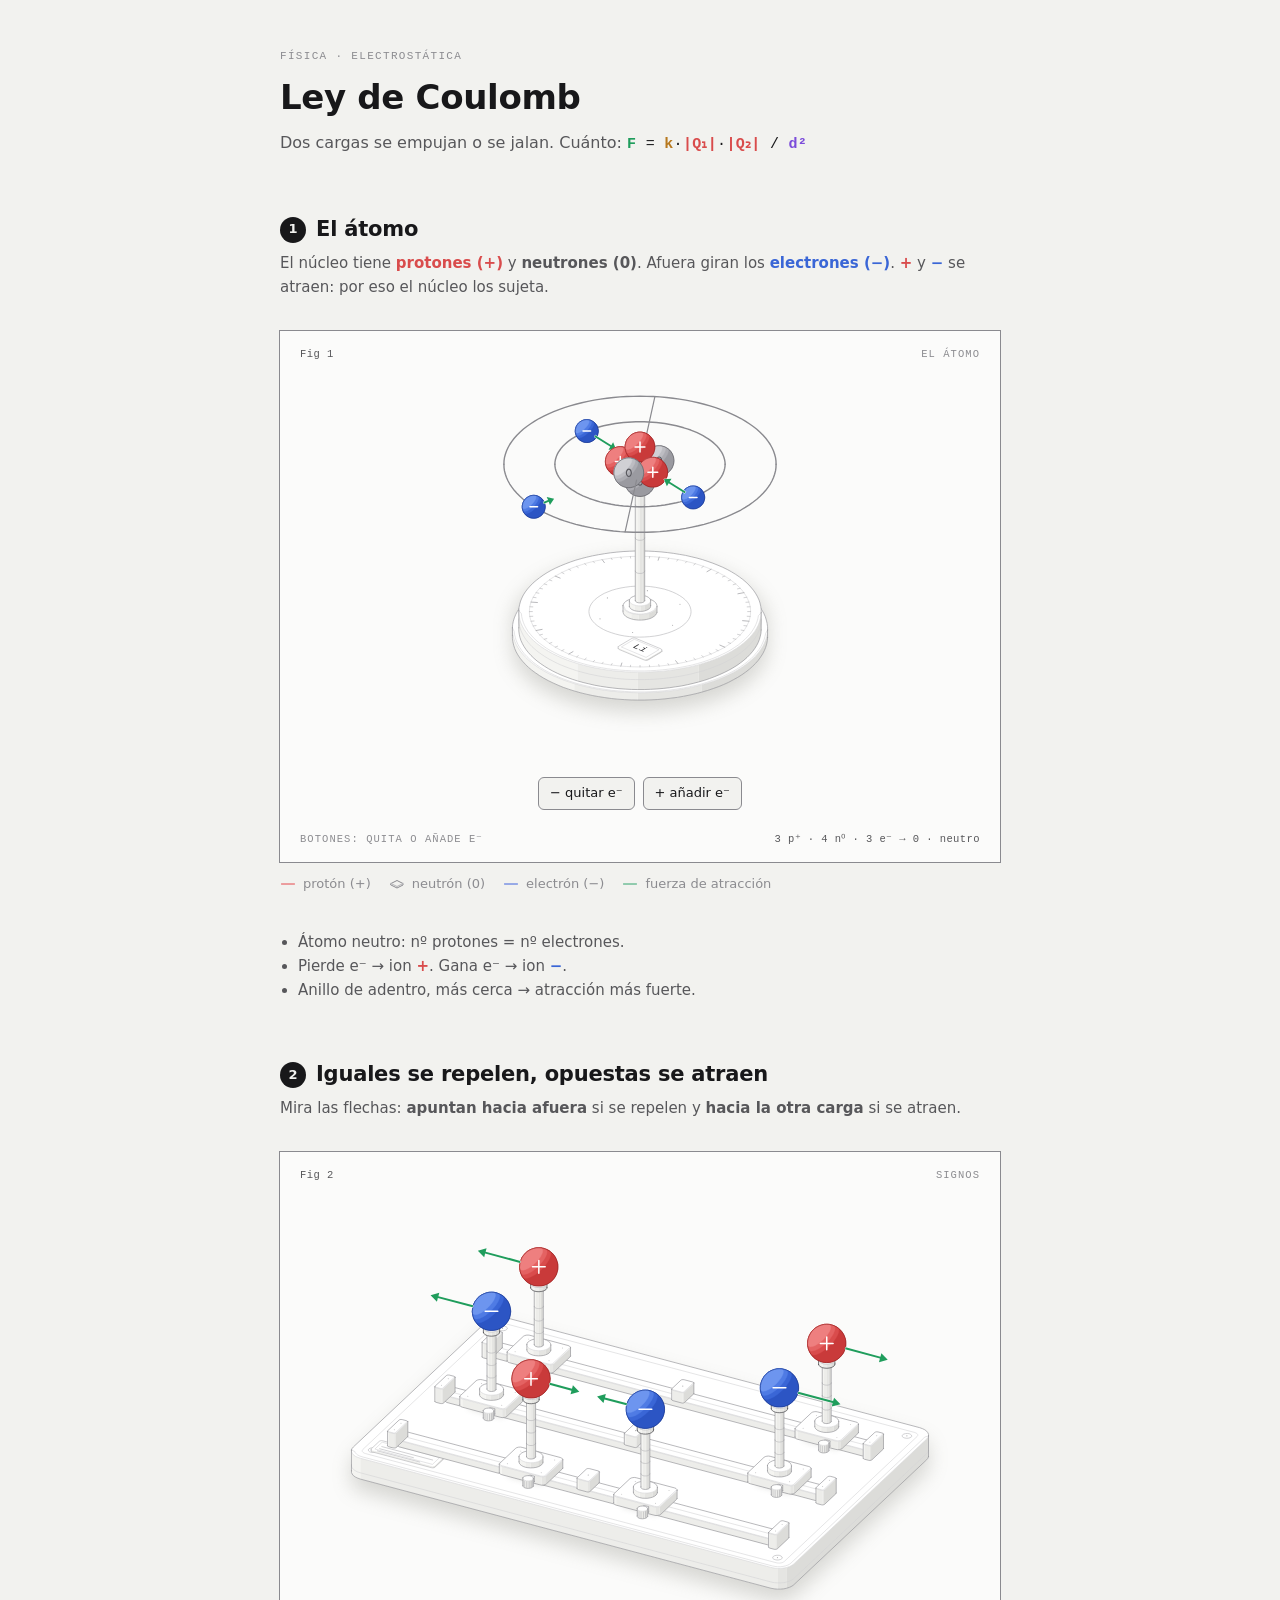
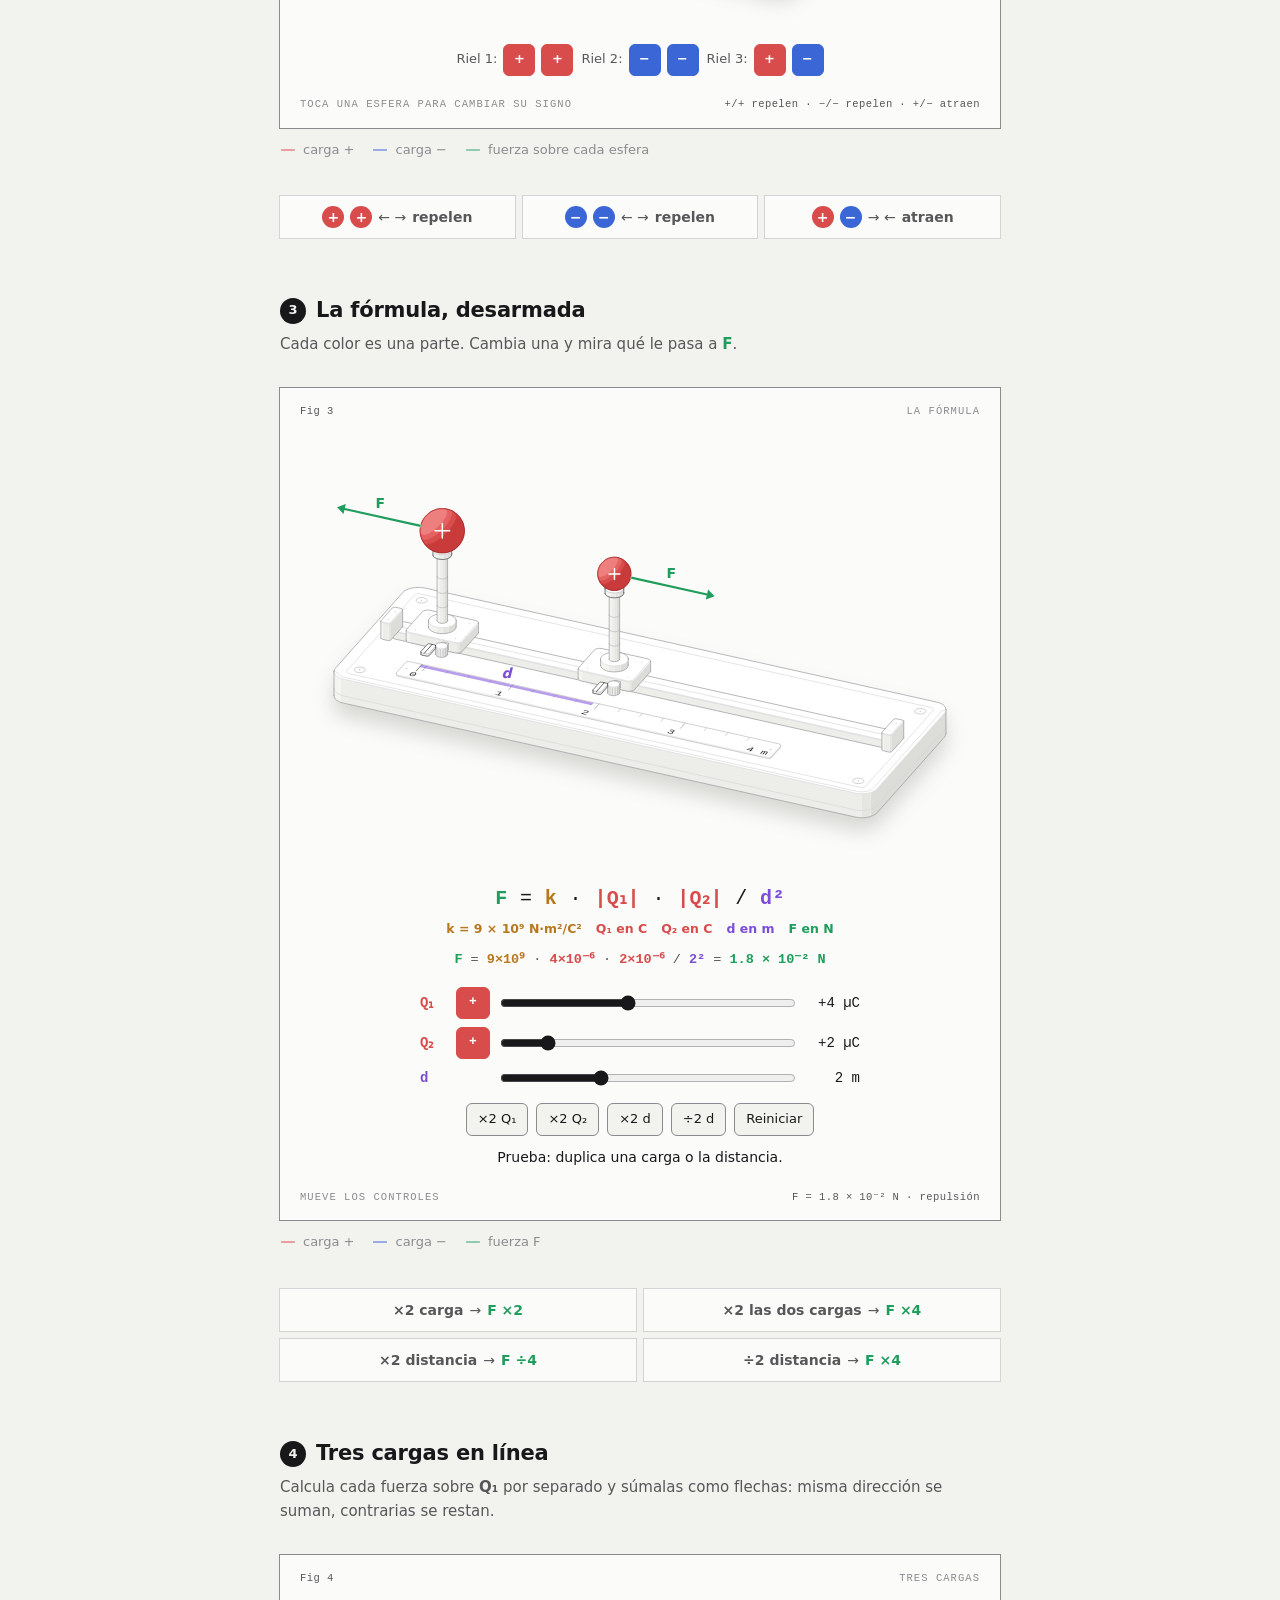
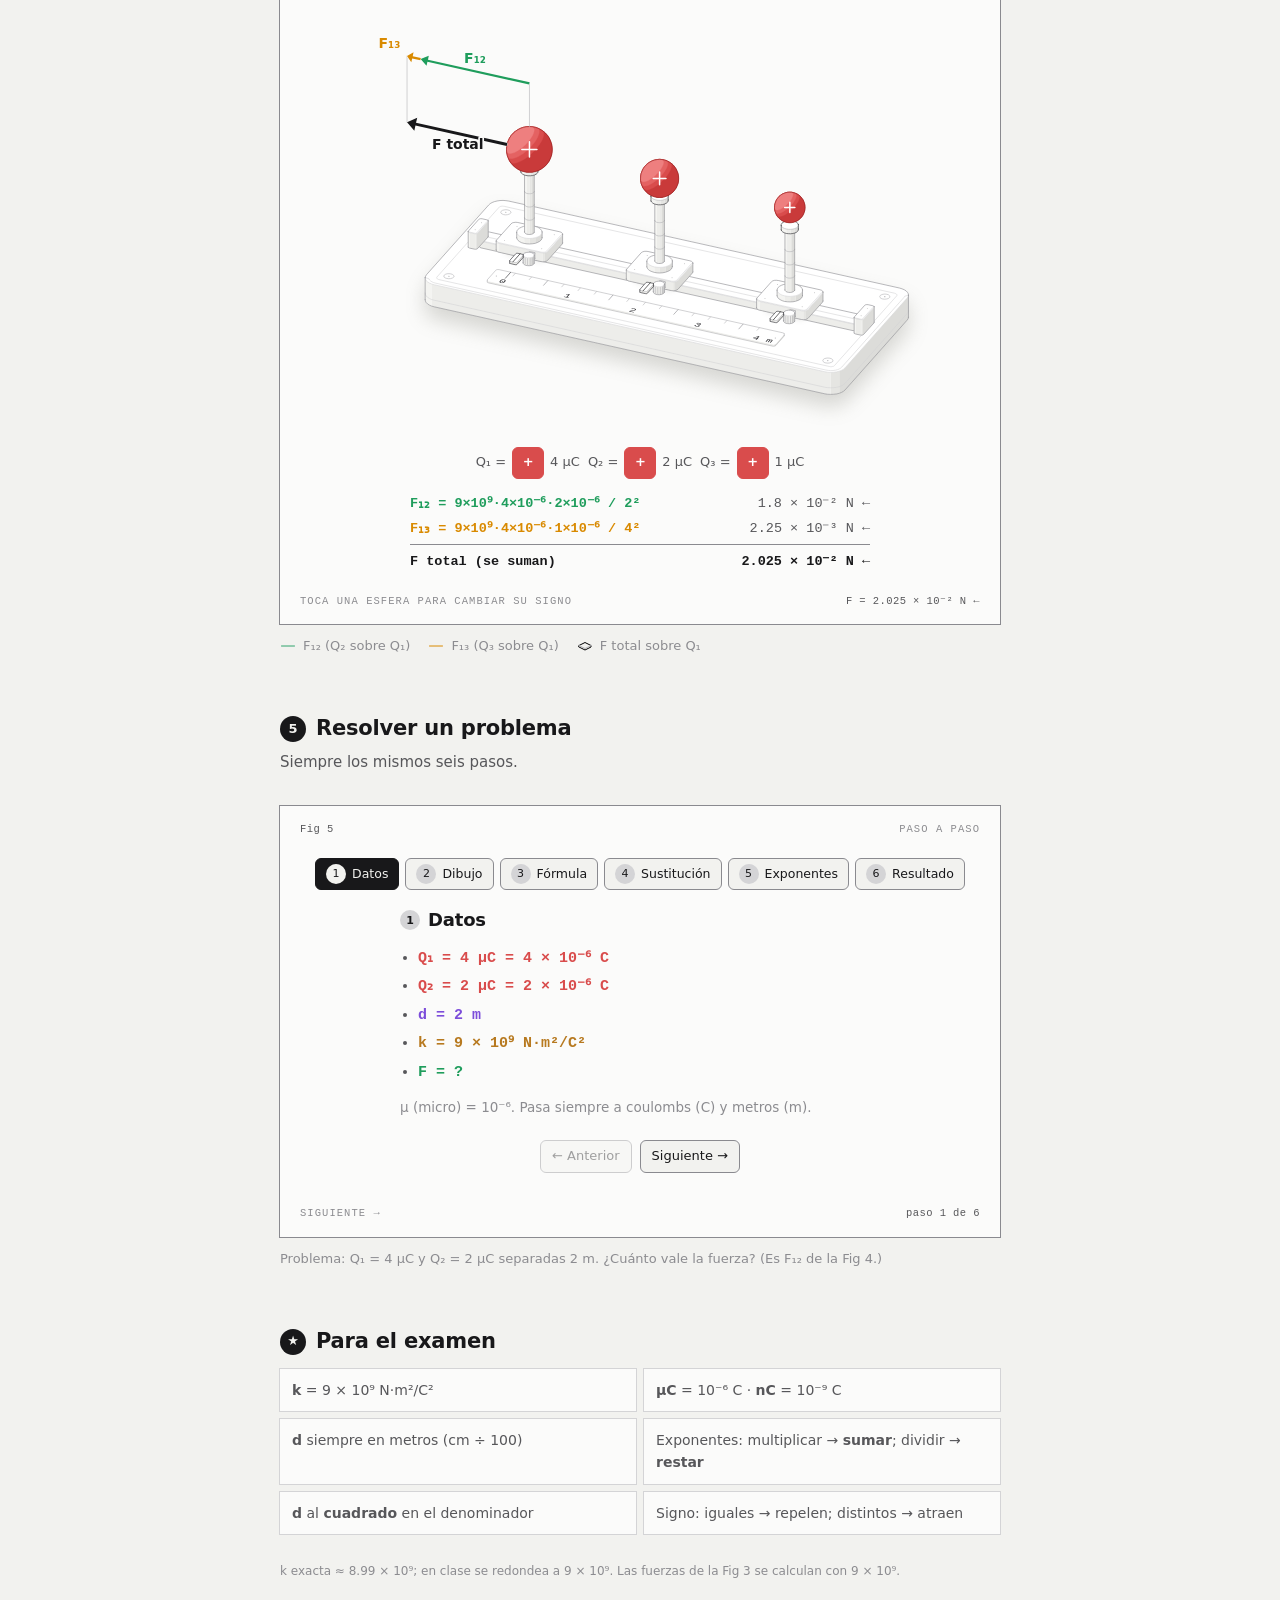
==== coulomb/index.html @ 3b0dfc8d "Add interactive Coulomb's law study page Co-Authored-By: Claude Opus 5.5 <noreply@anthropic.com> Cla" ====
<!doctype html><html lang="es"><head><meta charset="utf-8"><meta name="viewport" content="width=device-width, initial-scale=1"><title>Ley de Coulomb</title><style>
.iso{
  --anatomy-page:#0b0b0b;--anatomy-card:#131313;--anatomy-text:#a3a3a3;--anatomy-strong:#e6e6e6;--anatomy-muted:#6e6e6e;
  --anatomy-paper:#131313;--anatomy-face:#1b1b1b;--anatomy-top:#1c1c1c;
  --anatomy-shade-0:#0f0f0f;--anatomy-shade-1:#121212;--anatomy-shade-2:#151515;--anatomy-shade-3:#181818;
  --anatomy-lit-top:#262626;--anatomy-lit-shade:#1d1d1d;
  --anatomy-hi:#d4d4d4;--anatomy-mid:#6a6a6a;--anatomy-lo:#3e3e3e;--anatomy-faint:#2a2a2a;--anatomy-lit:#ffffff;
  --anatomy-halo:#050505;--anatomy-halo-opacity:.9;--anatomy-dot:#e6e6e6;
  --anatomy-red:#ff6b6b;--anatomy-green:#6be0a0;--anatomy-blue:#6b9bff;
  --anatomy-weight:.6px;--anatomy-ease:cubic-bezier(.32,.72,0,1);
  --anatomy-mono:ui-monospace,"SF Mono",Menlo,Consolas,monospace;
  --anatomy-lift:inset 0 1px 0 0 #ffffff0a,inset 0 0 0 1px #ffffff06,0 0 0 1px #00000026,0 1px 1px -.5px #00000014,0 3px 3px -1.5px #00000014,0 6px 6px -3px #00000014,0 12px 12px -6px #00000014;
}
.iso[data-theme="light"]{
  --anatomy-page:#f2f2ef;--anatomy-card:#fbfbfa;--anatomy-text:#57575a;--anatomy-strong:#18181a;--anatomy-muted:#8c8c90;
  --anatomy-paper:#fbfbfa;--anatomy-face:#ffffff;--anatomy-top:#ffffff;
  --anatomy-shade-0:#dcdcd9;--anatomy-shade-1:#e5e5e2;--anatomy-shade-2:#ededea;--anatomy-shade-3:#f4f4f1;
  --anatomy-lit-top:#ffffff;--anatomy-lit-shade:#eeeeeb;
  --anatomy-hi:#26262a;--anatomy-mid:#8a8a8f;--anatomy-lo:#b4b4b8;--anatomy-faint:#d4d4d6;--anatomy-lit:#000000;
  --anatomy-halo:#8a8a80;--anatomy-halo-opacity:.32;--anatomy-dot:#3a3a3e;
  --anatomy-red:#e5484d;--anatomy-green:#30a46c;--anatomy-blue:#3e63dd;
  --anatomy-lift:inset 0 1px 0 0 #ffffff,0 0 0 1px #0000000f,0 1px 1px -.5px #0000000a,0 3px 3px -1.5px #0000000a,0 6px 6px -3px #0000000a,0 12px 12px -6px #0000000a;
}
.iso-svg{display:block;width:100%;height:auto;overflow:visible}
.iso-svg path,.iso-svg circle{vector-effect:non-scaling-stroke}
.iso-fill{fill:var(--anatomy-paper);stroke:none}
.iso-solid[data-lit]>.iso-fill{fill:var(--anatomy-face)}
.iso-shade,.iso-top{stroke:none}
.iso-shade[data-shade="0"]{fill:var(--anatomy-shade-0)}
.iso-shade[data-shade="1"]{fill:var(--anatomy-shade-1)}
.iso-shade[data-shade="2"]{fill:var(--anatomy-shade-2)}
.iso-shade[data-shade="3"]{fill:var(--anatomy-shade-3)}
.iso-top{fill:var(--anatomy-top)}
.iso-solid[data-lit]>.iso-top{fill:var(--anatomy-lit-top)}
.iso-solid[data-lit]>.iso-shade{fill:var(--anatomy-lit-shade)}
.iso-solid[data-seamless]>.iso-shade,.iso-solid[data-seamless]>.iso-top{stroke-width:.4;stroke-linejoin:round}
.iso-solid[data-seamless]>.iso-shade[data-shade="0"]{stroke:var(--anatomy-shade-0)}
.iso-solid[data-seamless]>.iso-shade[data-shade="1"]{stroke:var(--anatomy-shade-1)}
.iso-solid[data-seamless]>.iso-shade[data-shade="2"]{stroke:var(--anatomy-shade-2)}
.iso-solid[data-seamless]>.iso-shade[data-shade="3"]{stroke:var(--anatomy-shade-3)}
.iso-solid[data-seamless]>.iso-top{stroke:var(--anatomy-top)}
.iso-solid[data-seamless][data-lit]>.iso-top{stroke:var(--anatomy-lit-top)}
.iso-solid[data-seamless][data-lit]>.iso-shade{stroke:var(--anatomy-lit-shade)}
.iso-solid[data-lit]>.iso-edge{stroke:var(--anatomy-lit)}
.iso-halo{fill:var(--anatomy-halo);stroke:none;filter:blur(9px);opacity:var(--anatomy-halo-opacity);transform:translateY(3px)}
.iso-line{fill:none;stroke:var(--anatomy-lo);stroke-width:var(--anatomy-weight);stroke-linecap:round;stroke-linejoin:round}
.iso-line[data-tone="hi"]{stroke:var(--anatomy-hi)}
.iso-line[data-tone="mid"]{stroke:var(--anatomy-mid)}
.iso-line[data-tone="lo"]{stroke:var(--anatomy-lo)}
.iso-line[data-tone="faint"]{stroke:var(--anatomy-faint)}
.iso-line[data-tone="lit"]{stroke:var(--anatomy-lit)}
.iso-line[data-tone="red"]{stroke:var(--anatomy-red)}
.iso-line[data-tone="green"]{stroke:var(--anatomy-green)}
.iso-line[data-tone="blue"]{stroke:var(--anatomy-blue)}
.iso-line[data-dotted]{stroke-dasharray:.01 3.5;stroke-width:1}
.iso-line[data-dashed]{stroke-dasharray:3 3}
.iso-line[data-flow]{stroke-dasharray:2 6}
.iso-wire-end{fill:var(--anatomy-paper);stroke:var(--anatomy-lo);stroke-width:var(--anatomy-weight)}
.iso-wire[data-tone="hi"] .iso-wire-end{stroke:var(--anatomy-hi)}
.iso-wire[data-tone="mid"] .iso-wire-end{stroke:var(--anatomy-mid)}
.iso-wire[data-tone="faint"] .iso-wire-end{stroke:var(--anatomy-faint)}
.iso-wire[data-tone="lit"] .iso-wire-end{stroke:var(--anatomy-lit)}
.iso-dots circle{fill:var(--anatomy-dot);stroke:none;opacity:.32}
.iso-dots[data-tone="hi"] circle{opacity:.85}
.iso-dots[data-tone="mid"] circle{opacity:.45}
.iso-dots[data-tone="lo"] circle{opacity:.22}
.iso-dots[data-tone="faint"] circle{opacity:.12}
.iso-face-text{fill:var(--anatomy-mid);font-family:var(--anatomy-mono);letter-spacing:.04em}
.iso-face-text[data-tone="hi"]{fill:var(--anatomy-hi)}
.iso-face-text[data-tone="lo"]{fill:var(--anatomy-lo)}
.iso-face-text[data-tone="faint"]{fill:var(--anatomy-faint)}
.tb-body{fill:var(--anatomy-shade-2);stroke:none}
.tb-shine{fill:var(--anatomy-top);stroke:none}
.tb-shade{fill:var(--anatomy-shade-0);stroke:none}
.tb-ring{fill:none;stroke:var(--anatomy-lo);stroke-width:.45;stroke-linecap:butt;stroke-linejoin:round}
.tb-ring[data-tone="mid"]{stroke:var(--anatomy-mid)}
.tb-ring[data-tone="faint"]{stroke:var(--anatomy-faint)}
.tb-ring[data-tone="hi"]{stroke:var(--anatomy-hi)}
@keyframes iso-flow{to{stroke-dashoffset:-32}}
@keyframes iso-pulse{0%,100%{opacity:.18}12%{opacity:1}40%{opacity:.18}}
.iso-line[data-flow]{animation:iso-flow 1600ms linear infinite}
.iso-dots circle[data-pulse]{animation:iso-pulse 1600ms steps(1,end) infinite;animation-delay:var(--pulse-at,0ms)}
.iso-figure{margin:32px 0 36px}
.iso-plate{position:relative;padding:52px 24px;border-radius:0;background:var(--anatomy-card);box-shadow:0 0 0 1px var(--anatomy-mid);--anatomy-paper:var(--anatomy-card)}
.iso-plate-corners{position:absolute;inset:18px 20px;pointer-events:none}
.iso-plate-corner{position:absolute;color:var(--anatomy-muted);font-family:var(--anatomy-mono);font-size:10.5px;line-height:1;letter-spacing:.04em;white-space:nowrap}
.iso-plate-corner[data-corner="fig"]{top:0;left:0;color:var(--anatomy-text)}
.iso-plate-corner[data-corner="title"]{top:0;right:0;text-transform:uppercase;letter-spacing:.1em}
.iso-plate-corner[data-corner="hint"]{bottom:0;left:0;text-transform:uppercase;letter-spacing:.1em}
.iso-plate-corner[data-corner="readout"]{right:0;bottom:0;color:var(--anatomy-text);font-variant-numeric:tabular-nums}
.iso-plate .iso-svg{margin:0 auto}
.iso-legend{display:grid;gap:8px;margin-top:12px;color:var(--anatomy-muted);font-size:13px;line-height:1.55}
.iso-keys{display:flex;flex-wrap:wrap;gap:6px 18px}
.iso-key{display:inline-flex;align-items:center;gap:7px}
.iso-swatch{width:16px;height:10px;flex:none;overflow:visible}
.iso-swatch path{fill:none;stroke:var(--anatomy-hi);stroke-width:1;vector-effect:non-scaling-stroke;stroke-linejoin:round;stroke-linecap:round}
.iso-swatch[data-mark="raised"] path,.iso-swatch[data-mark="flat"] path{stroke:var(--anatomy-mid)}
.iso-swatch[data-mark="lit"] path{stroke:var(--anatomy-lit)}
.iso-swatch[data-mark="dim"] path{stroke:var(--anatomy-lo)}
.iso-swatch[data-mark="dotted"] path{stroke-dasharray:.01 3;stroke-width:1.4}
.iso-swatch[data-mark="dashed"] path{stroke-dasharray:3 2.5}
.iso-swatch[data-mark="red"] path{stroke:var(--anatomy-red)}
.iso-swatch[data-mark="green"] path{stroke:var(--anatomy-green)}
.iso-swatch[data-mark="blue"] path{stroke:var(--anatomy-blue)}
.iso-swatch-crease{stroke:var(--anatomy-lo)!important}
@media (max-width:560px){.iso-plate{padding:48px 12px 70px}.iso-plate-corner[data-corner="hint"]{bottom:18px}}
@media (prefers-reduced-motion:reduce){.iso-line[data-flow],.iso-dots circle[data-pulse]{animation:none}}
*{box-sizing:border-box}
html{color-scheme:light dark}
body{margin:0;background:var(--anatomy-page);color:var(--anatomy-text);font:15px/1.6 ui-sans-serif,system-ui,-apple-system,"Segoe UI",sans-serif;-webkit-font-smoothing:antialiased}
.iso-page{width:min(720px,100% - 32px);margin:48px auto 96px}
.iso{--pos-0:#c93a3a;--pos-1:#d94c4c;--pos-2:#e46262;--pos-3:#ee7f7f;--pos-e:#8f1d1d;
--neg-0:#2c55c4;--neg-1:#3a66d6;--neg-2:#4f7be4;--neg-3:#6d95ef;--neg-e:#1a3485;
--neu-0:#9a9aa0;--neu-1:#acacb2;--neu-2:#bdbdc2;--neu-3:#d0d0d4;--neu-e:#55555b;
--c-f:#1f9d5c;--c-f13:#d98a00;--c-d:#7c4dda;--c-k:#b7791f;--c-fr:var(--anatomy-strong);--anatomy-amber:#d98a00;--anatomy-violet:#7c4dda}
.iso[data-theme="dark"]{--pos-0:#7d1f1f;--pos-1:#962828;--pos-2:#ad3434;--pos-3:#c44646;--pos-e:#ff8f8f;
--neg-0:#1a3176;--neg-1:#213e92;--neg-2:#2a4cab;--neg-3:#3a60c6;--neg-e:#9bb8ff;
--neu-0:#2e2e32;--neu-1:#38383d;--neu-2:#434348;--neu-3:#505056;--neu-e:#a9a9b0;
--c-f:#5fd394;--c-f13:#ffb347;--c-d:#a98bff;--c-k:#e6b45c;--anatomy-amber:#ffb347;--anatomy-violet:#a98bff}
.q[data-q="pos"]{--anatomy-paper:var(--pos-0);--anatomy-shade-0:var(--pos-0);--anatomy-shade-1:var(--pos-1);--anatomy-shade-2:var(--pos-2);--anatomy-shade-3:var(--pos-3);--anatomy-hi:var(--pos-e)}
.q[data-q="neg"]{--anatomy-paper:var(--neg-0);--anatomy-shade-0:var(--neg-0);--anatomy-shade-1:var(--neg-1);--anatomy-shade-2:var(--neg-2);--anatomy-shade-3:var(--neg-3);--anatomy-hi:var(--neg-e)}
.q[data-q="neu"]{--anatomy-paper:var(--neu-0);--anatomy-shade-0:var(--neu-0);--anatomy-shade-1:var(--neu-1);--anatomy-shade-2:var(--neu-2);--anatomy-shade-3:var(--neu-3);--anatomy-hi:var(--neu-e)}
.q-sign{fill:none;stroke:#fff;stroke-width:1.5;stroke-linecap:round;display:none;vector-effect:non-scaling-stroke}
.q[data-q="pos"] .q-plus,.q[data-q="neg"] .q-minus,.q[data-q="neu"] .q-zero{display:inline}
.q[data-q="neu"] .q-sign{stroke:var(--neu-e);stroke-width:1.1}
.farrow{stroke:var(--anatomy-card);stroke-width:.9;paint-order:stroke;stroke-linejoin:round;vector-effect:non-scaling-stroke}
.farrow[data-c="f"],.farrow[data-c="f12"]{fill:var(--c-f)}
.farrow[data-c="f13"]{fill:var(--c-f13)}
.farrow[data-c="fr"]{fill:var(--c-fr)}
.wire{stroke-width:1.4}
.flabel{font:600 12.5px/1 ui-sans-serif,system-ui,sans-serif;paint-order:stroke;stroke:var(--anatomy-card);stroke-width:3px;stroke-linejoin:round}
.flabel[data-c="f"],.flabel[data-c="f12"]{fill:var(--c-f)}.flabel[data-c="f13"]{fill:var(--c-f13)}.flabel[data-c="fr"]{fill:var(--c-fr)}.flabel[data-c="d"]{fill:var(--c-d);font-style:italic}
.spoke{stroke-width:1.2}
.d-band{fill:var(--c-d);opacity:.55}
.e-item{transition:opacity .4s}
.e-item[data-off]{opacity:0}
#fig2 .q,#fig4 .q{cursor:pointer}
.iso-swatch[data-mark="amber"] path{stroke:var(--anatomy-amber)}
.t-pos{color:var(--pos-1)}.t-neg{color:var(--neg-1)}
.iso[data-theme="dark"] .t-pos{color:#ff8f8f}.iso[data-theme="dark"] .t-neg{color:#9bb8ff}
.t-f{color:var(--c-f);font-weight:600}.t-k{color:var(--c-k);font-weight:600}.t-d{color:var(--c-d);font-weight:600}
.t-q1,.t-q2{color:var(--pos-1);font-weight:600}
.iso[data-theme="dark"] .t-q1,.iso[data-theme="dark"] .t-q2{color:#ff8f8f}
.iso [data-neg] .t-q1,.iso [data-neg2] .t-q2{color:var(--neg-1)}
.iso[data-theme="dark"] [data-neg] .t-q1,.iso[data-theme="dark"] [data-neg2] .t-q2{color:#9bb8ff}
h1,h2,h3{color:var(--anatomy-strong);font-weight:600;letter-spacing:-.01em}
h1{font-size:34px;margin:4px 0 6px}
h2{font-size:21px;margin:0 0 4px;display:flex;align-items:center;gap:10px}
h2 .n{display:inline-grid;place-items:center;width:26px;height:26px;border-radius:50%;background:var(--anatomy-strong);color:var(--anatomy-page);font-size:13px;flex:none}
.kicker{font-family:var(--anatomy-mono);font-size:11px;letter-spacing:.12em;text-transform:uppercase;color:var(--anatomy-muted);margin:0}
.lead{margin:0 0 8px;font-size:15px}
.sec{margin-top:56px}
.hero .lead{font-size:16px}
.eq{font-family:var(--anatomy-mono);font-size:20px;color:var(--anatomy-strong);letter-spacing:.02em}
.eq.inline{font-size:15px;white-space:nowrap}
.eq.big{font-size:22px;margin:8px 0 10px;overflow-wrap:anywhere}
.formula{margin:18px auto 0;text-align:center}
.formula .tags{display:flex;flex-wrap:wrap;justify-content:center;gap:4px 14px;font-size:12.5px;margin-top:4px}
.formula .sub{font-family:var(--anatomy-mono);font-size:13.5px;margin-top:10px;color:var(--anatomy-text);overflow-wrap:anywhere}
.sliders{display:grid;gap:8px;margin:16px auto 0;max-width:440px}
.sliders label{display:grid;grid-template-columns:28px 34px 1fr 58px;align-items:center;gap:8px;font-family:var(--anatomy-mono);font-size:14px}
.sliders input{width:100%;accent-color:var(--anatomy-strong)}
.sliders output{text-align:right;font-variant-numeric:tabular-nums;color:var(--anatomy-strong)}
.ctl{display:flex;flex-wrap:wrap;justify-content:center;gap:8px;margin-top:14px}
.ctl .pair{display:inline-flex;align-items:center;gap:6px;font-size:13px}
button{font:inherit;font-size:13px;color:var(--anatomy-strong);background:var(--anatomy-page);border:1px solid var(--anatomy-mid);border-radius:6px;padding:5px 11px;cursor:pointer;min-height:32px}
button:hover{border-color:var(--anatomy-strong)}
button:disabled{opacity:.4;cursor:default}
button:focus-visible{outline:1px solid var(--anatomy-muted);outline-offset:3px}
button.sgn,[data-flip],[data-flip4]{min-width:32px;font-weight:700;padding:4px 0}
button[data-s="pos"]{color:#fff;background:var(--pos-1);border-color:var(--pos-1)}
button[data-s="neg"]{color:#fff;background:var(--neg-1);border-color:var(--neg-1)}
.change{text-align:center;margin-top:10px;font-size:14px;color:var(--anatomy-strong);min-height:22px}
.sum{font-family:var(--anatomy-mono);font-size:13.5px;margin:14px auto 0;max-width:460px;display:grid;gap:4px}
.sum div{display:flex;justify-content:space-between;gap:12px}
.sum .tot{border-top:1px solid var(--anatomy-mid);padding-top:6px;color:var(--anatomy-strong);font-weight:600}
.facts{margin:4px 0 0;padding-left:18px}
.rules{display:grid;grid-template-columns:repeat(3,1fr);gap:8px;margin-top:6px}
.rules.two{grid-template-columns:repeat(2,1fr)}
.rules>div{background:var(--anatomy-card);box-shadow:0 0 0 1px var(--anatomy-faint);padding:10px;display:flex;align-items:center;justify-content:center;gap:6px;flex-wrap:wrap;font-size:14px;text-align:center}
.chip{display:inline-grid;place-items:center;width:22px;height:22px;border-radius:50%;color:#fff;font-weight:700}
.chip.pos{background:var(--pos-1)}.chip.neg{background:var(--neg-1)}
.stepper{padding-bottom:64px}
.steps-nav{list-style:none;margin:0 0 16px;padding:0;display:flex;flex-wrap:wrap;gap:6px;justify-content:center}
.steps-nav button{font-size:12.5px;padding:4px 10px;display:inline-flex;gap:6px;align-items:center}
.steps-nav button span,.step h3 span{display:inline-grid;place-items:center;width:20px;height:20px;border-radius:50%;background:var(--anatomy-faint);font-size:11px}
.steps-nav button[aria-current]{border-color:var(--anatomy-strong);background:var(--anatomy-strong);color:var(--anatomy-page)}
.steps-nav button[aria-current] span{background:var(--anatomy-page);color:var(--anatomy-strong)}
.step{min-height:220px;max-width:480px;margin:0 auto;animation:stepin .35s var(--anatomy-ease)}
@keyframes stepin{from{opacity:0;transform:translateY(6px)}}
.step h3{font-size:18px;margin:0 0 10px;display:flex;gap:8px;align-items:center}
.step ul.data{font-family:var(--anatomy-mono);font-size:15px;line-height:1.9;margin:0;padding-left:18px}
.tip{font-size:13.5px;color:var(--anatomy-muted);margin:10px 0 0}
.calc{font-family:var(--anatomy-mono);font-size:15px;display:grid;gap:8px}
.calc .hl{color:var(--c-f);font-weight:700;font-size:18px}
.calc .hl.big{font-size:22px}
.mini svg{max-width:420px;margin:0 auto}
.cheat{display:grid;grid-template-columns:repeat(2,1fr);gap:8px;margin-top:10px}
.cheat>div{background:var(--anatomy-card);box-shadow:0 0 0 1px var(--anatomy-faint);padding:10px 12px;font-size:14px}
.nw{white-space:nowrap}
.foot{font-size:12px;color:var(--anatomy-muted);margin-top:28px}
@media (max-width:560px){#fig1 svg,#fig2 svg,#fig3 svg,#fig4 svg{width:114%;margin-left:-7%}.iso-plate{overflow:hidden}.rules{grid-template-columns:1fr}.rules.two,.cheat{grid-template-columns:1fr}.eq{font-size:17px}.eq.big{font-size:18px}.sliders label{grid-template-columns:26px 32px 1fr 52px}}
@media (prefers-reduced-motion:reduce){.step{animation:none}.e-item{transition:none}}
</style></head><body class="iso" data-theme="light"><script>(function(){try{var t=new URLSearchParams(location.search).get("theme");if(!t)t=matchMedia("(prefers-color-scheme: dark)").matches?"dark":"light";document.body.dataset.theme=t;}catch(e){}})();</script><main class="iso-page">
<header class="hero"><p class="kicker">Física · Electrostática</p><h1>Ley de Coulomb</h1><p class="lead">Dos cargas se empujan o se jalan. Cuánto: <span class="eq inline"><span class="t-f">F</span> = <span class="t-k">k</span>·<span class="t-q1">|Q₁|</span>·<span class="t-q2">|Q₂|</span> / <span class="t-d">d²</span></span></p></header>
<section class="sec"><h2><span class="n">1</span>El átomo</h2><p class="lead">El núcleo tiene <b class="t-pos">protones (+)</b> y <b>neutrones (0)</b>. Afuera giran los <b class="t-neg">electrones (−)</b>. <b class="t-pos">+</b> y <b class="t-neg">−</b> se atraen: por eso el núcleo los sujeta.</p><figure class="iso-figure"><div class="iso-plate"><div class="iso-plate-corners" aria-hidden="true"><span class="iso-plate-corner" data-corner="fig">Fig 1</span><span class="iso-plate-corner" data-corner="title">El átomo</span><span class="iso-plate-corner" data-corner="hint">Botones: quita o añade e⁻</span><span class="iso-plate-corner" data-corner="readout" data-readout>3 p⁺ · 4 n⁰ · 3 e⁻ → neutro</span></div><div class="iso-stage" id="fig1"><svg xmlns="http://www.w3.org/2000/svg" class="iso-svg" viewBox="0 0 600 340" role="img" aria-label="Modelo de átomo de litio sobre un pie: en el centro un núcleo de 3 protones rojos (+) y 4 neutrones grises (0); alrededor, dos anillos con electrones azules (−). Cada electrón tiene una flecha verde que apunta hacia el núcleo: la fuerza de atracción, más fuerte en el anillo interior."><path class="iso-halo" d="M186.5 215.7L186.7 204.5L191.3 193.6L200.1 183.3L212.7 174.1L228.7 166.3L247.4 160.2L268.1 156L290.1 154L312.4 154.1L334.3 156.4L354.8 160.8L373.2 167.1L388.9 175L401.1 184.4L409.4 194.8L413.5 205.7L413.5 228.8L413.3 239.9L408.7 250.9L399.9 261.1L387.3 270.4L371.3 278.2L352.6 284.3L331.9 288.4L309.9 290.5L287.6 290.4L265.7 288.1L245.2 283.7L226.8 277.4L211.1 269.4L198.9 260L190.6 249.7L186.5 238.7Z"/><g class="iso-solid"><path class="iso-fill" d="M345.8 202.1L346 200.4L347 198.7L348.9 197.3L351.5 196.1L354.5 195.3L357.9 194.9L361.4 195L364.7 195.5L367.6 196.5L370 197.7L371.6 199.3L372.3 201L372.3 203.6L372.2 205.3L371.1 207L369.3 208.5L366.7 209.6L363.6 210.4L360.2 210.8L356.8 210.7L353.5 210.2L350.5 209.3L348.2 208L346.6 206.5L345.8 204.8Z"/><path class="iso-shade" data-shade="0" d="M369.3 208.5L366.7 209.6L366.7 207L369.3 205.8ZM372.3 203.6L372.2 205.3L372.2 202.7L372.3 201ZM372.2 205.3L371.1 207L371.1 204.4L372.2 202.7ZM371.1 207L369.3 208.5L369.3 205.8L371.1 204.4Z"/><path class="iso-shade" data-shade="1" d="M366.7 209.6L363.6 210.4L363.6 207.8L366.7 207ZM363.6 210.4L360.2 210.8L360.2 208.2L363.6 207.8Z"/><path class="iso-shade" data-shade="2" d="M360.2 210.8L356.8 210.7L356.8 208.1L360.2 208.2ZM356.8 210.7L353.5 210.2L353.5 207.6L356.8 208.1Z"/><path class="iso-shade" data-shade="3" d="M353.5 210.2L350.5 209.3L350.5 206.7L353.5 207.6ZM350.5 209.3L348.2 208L348.2 205.4L350.5 206.7ZM348.2 208L346.6 206.5L346.6 203.8L348.2 205.4ZM346.6 206.5L345.8 204.8L345.8 202.1L346.6 203.8Z"/><path class="iso-top" d="M369.3 205.8L366.7 207L363.6 207.8L360.2 208.2L356.8 208.1L353.5 207.6L350.5 206.7L348.2 205.4L346.6 203.8L345.8 202.1L346 200.4L347 198.7L348.9 197.3L351.5 196.1L354.5 195.3L357.9 194.9L361.4 195L364.7 195.5L367.6 196.5L370 197.7L371.6 199.3L372.3 201L372.2 202.7L371.1 204.4Z"/><path class="iso-line iso-crease" data-tone="faint" d="M372.3 201L372.2 202.7L371.1 204.4L369.3 205.8L366.7 207L363.6 207.8L360.2 208.2L356.8 208.1L353.5 207.6L350.5 206.7L348.2 205.4L346.6 203.8L345.8 202.1"/><path class="iso-line iso-edge" data-tone="lo" d="M345.8 202.1L346 200.4L347 198.7L348.9 197.3L351.5 196.1L354.5 195.3L357.9 194.9L361.4 195L364.7 195.5L367.6 196.5L370 197.7L371.6 199.3L372.3 201M372.3 203.6L372.2 205.3L371.1 207L369.3 208.5L366.7 209.6L363.6 210.4L360.2 210.8L356.8 210.7L353.5 210.2L350.5 209.3L348.2 208L346.6 206.5L345.8 204.8M345.8 202.1L345.8 204.8M372.3 201L372.3 203.6"/></g><g class="iso-solid"><path class="iso-fill" d="M348.9 197.1L349 195.7L349.8 194.5L351.2 193.3L353.2 192.4L355.6 191.8L358.2 191.5L360.9 191.6L363.4 192L365.7 192.7L367.5 193.7L368.7 194.9L369.3 196.2L369.3 201.1L369.2 202.4L368.4 203.7L366.9 204.9L365 205.8L362.6 206.4L360 206.7L357.3 206.6L354.8 206.2L352.5 205.5L350.7 204.5L349.5 203.3L348.9 202Z"/><path class="iso-shade" data-shade="0" d="M366.9 204.9L365 205.8L365 200.8L366.9 199.9ZM369.3 201.1L369.2 202.4L369.2 197.5L369.3 196.2ZM369.2 202.4L368.4 203.7L368.4 198.8L369.2 197.5ZM368.4 203.7L366.9 204.9L366.9 199.9L368.4 198.8Z"/><path class="iso-shade" data-shade="1" d="M365 205.8L362.6 206.4L362.6 201.4L365 200.8ZM362.6 206.4L360 206.7L360 201.7L362.6 201.4Z"/><path class="iso-shade" data-shade="2" d="M360 206.7L357.3 206.6L357.3 201.7L360 201.7ZM357.3 206.6L354.8 206.2L354.8 201.3L357.3 201.7Z"/><path class="iso-shade" data-shade="3" d="M354.8 206.2L352.5 205.5L352.5 200.6L354.8 201.3ZM352.5 205.5L350.7 204.5L350.7 199.6L352.5 200.6ZM350.7 204.5L349.5 203.3L349.5 198.4L350.7 199.6ZM349.5 203.3L348.9 202L348.9 197.1L349.5 198.4Z"/><path class="iso-top" d="M366.9 199.9L365 200.8L362.6 201.4L360 201.7L357.3 201.7L354.8 201.3L352.5 200.6L350.7 199.6L349.5 198.4L348.9 197.1L349 195.7L349.8 194.5L351.2 193.3L353.2 192.4L355.6 191.8L358.2 191.5L360.9 191.6L363.4 192L365.7 192.7L367.5 193.7L368.7 194.9L369.3 196.2L369.2 197.5L368.4 198.8Z"/><path class="iso-line iso-crease" data-tone="faint" d="M369.3 196.2L369.2 197.5L368.4 198.8L366.9 199.9L365 200.8L362.6 201.4L360 201.7L357.3 201.7L354.8 201.3L352.5 200.6L350.7 199.6L349.5 198.4L348.9 197.1"/><path class="iso-line iso-edge" data-tone="mid" d="M348.9 197.1L349 195.7L349.8 194.5L351.2 193.3L353.2 192.4L355.6 191.8L358.2 191.5L360.9 191.6L363.4 192L365.7 192.7L367.5 193.7L368.7 194.9L369.3 196.2M369.3 201.1L369.2 202.4L368.4 203.7L366.9 204.9L365 205.8L362.6 206.4L360 206.7L357.3 206.6L354.8 206.2L352.5 205.5L350.7 204.5L349.5 203.3L348.9 202M348.9 197.1L348.9 202M369.3 196.2L369.3 201.1"/></g><g class="iso-solid"><path class="iso-fill" d="M227.7 202.1L227.8 200.4L228.9 198.7L230.7 197.3L233.3 196.1L236.4 195.3L239.8 194.9L243.2 195L246.5 195.5L249.5 196.5L251.8 197.7L253.4 199.3L254.2 201L254.2 203.6L254 205.3L253 207L251.1 208.5L248.5 209.6L245.5 210.4L242.1 210.8L238.6 210.7L235.3 210.2L232.4 209.3L230 208L228.4 206.5L227.7 204.8Z"/><path class="iso-shade" data-shade="0" d="M251.1 208.5L248.5 209.6L248.5 207L251.1 205.8ZM254.2 203.6L254 205.3L254 202.7L254.2 201ZM254 205.3L253 207L253 204.4L254 202.7ZM253 207L251.1 208.5L251.1 205.8L253 204.4Z"/><path class="iso-shade" data-shade="1" d="M248.5 209.6L245.5 210.4L245.5 207.8L248.5 207ZM245.5 210.4L242.1 210.8L242.1 208.2L245.5 207.8Z"/><path class="iso-shade" data-shade="2" d="M242.1 210.8L238.6 210.7L238.6 208.1L242.1 208.2ZM238.6 210.7L235.3 210.2L235.3 207.6L238.6 208.1Z"/><path class="iso-shade" data-shade="3" d="M235.3 210.2L232.4 209.3L232.4 206.7L235.3 207.6ZM232.4 209.3L230 208L230 205.4L232.4 206.7ZM230 208L228.4 206.5L228.4 203.8L230 205.4ZM228.4 206.5L227.7 204.8L227.7 202.1L228.4 203.8Z"/><path class="iso-top" d="M251.1 205.8L248.5 207L245.5 207.8L242.1 208.2L238.6 208.1L235.3 207.6L232.4 206.7L230 205.4L228.4 203.8L227.7 202.1L227.8 200.4L228.9 198.7L230.7 197.3L233.3 196.1L236.4 195.3L239.8 194.9L243.2 195L246.5 195.5L249.5 196.5L251.8 197.7L253.4 199.3L254.2 201L254 202.7L253 204.4Z"/><path class="iso-line iso-crease" data-tone="faint" d="M254.2 201L254 202.7L253 204.4L251.1 205.8L248.5 207L245.5 207.8L242.1 208.2L238.6 208.1L235.3 207.6L232.4 206.7L230 205.4L228.4 203.8L227.7 202.1"/><path class="iso-line iso-edge" data-tone="lo" d="M227.7 202.1L227.8 200.4L228.9 198.7L230.7 197.3L233.3 196.1L236.4 195.3L239.8 194.9L243.2 195L246.5 195.5L249.5 196.5L251.8 197.7L253.4 199.3L254.2 201M254.2 203.6L254 205.3L253 207L251.1 208.5L248.5 209.6L245.5 210.4L242.1 210.8L238.6 210.7L235.3 210.2L232.4 209.3L230 208L228.4 206.5L227.7 204.8M227.7 202.1L227.7 204.8M254.2 201L254.2 203.6"/></g><g class="iso-solid"><path class="iso-fill" d="M230.7 197.1L230.8 195.7L231.6 194.5L233.1 193.3L235 192.4L237.4 191.8L240 191.5L242.7 191.6L245.2 192L247.5 192.7L249.3 193.7L250.5 194.9L251.1 196.2L251.1 201.1L251 202.4L250.2 203.7L248.8 204.9L246.8 205.8L244.4 206.4L241.8 206.7L239.1 206.6L236.6 206.2L234.3 205.5L232.5 204.5L231.3 203.3L230.7 202Z"/><path class="iso-shade" data-shade="0" d="M248.8 204.9L246.8 205.8L246.8 200.8L248.8 199.9ZM251.1 201.1L251 202.4L251 197.5L251.1 196.2ZM251 202.4L250.2 203.7L250.2 198.8L251 197.5ZM250.2 203.7L248.8 204.9L248.8 199.9L250.2 198.8Z"/><path class="iso-shade" data-shade="1" d="M246.8 205.8L244.4 206.4L244.4 201.4L246.8 200.8ZM244.4 206.4L241.8 206.7L241.8 201.7L244.4 201.4Z"/><path class="iso-shade" data-shade="2" d="M241.8 206.7L239.1 206.6L239.1 201.7L241.8 201.7ZM239.1 206.6L236.6 206.2L236.6 201.3L239.1 201.7Z"/><path class="iso-shade" data-shade="3" d="M236.6 206.2L234.3 205.5L234.3 200.6L236.6 201.3ZM234.3 205.5L232.5 204.5L232.5 199.6L234.3 200.6ZM232.5 204.5L231.3 203.3L231.3 198.4L232.5 199.6ZM231.3 203.3L230.7 202L230.7 197.1L231.3 198.4Z"/><path class="iso-top" d="M248.8 199.9L246.8 200.8L244.4 201.4L241.8 201.7L239.1 201.7L236.6 201.3L234.3 200.6L232.5 199.6L231.3 198.4L230.7 197.1L230.8 195.7L231.6 194.5L233.1 193.3L235 192.4L237.4 191.8L240 191.5L242.7 191.6L245.2 192L247.5 192.7L249.3 193.7L250.5 194.9L251.1 196.2L251 197.5L250.2 198.8Z"/><path class="iso-line iso-crease" data-tone="faint" d="M251.1 196.2L251 197.5L250.2 198.8L248.8 199.9L246.8 200.8L244.4 201.4L241.8 201.7L239.1 201.7L236.6 201.3L234.3 200.6L232.5 199.6L231.3 198.4L230.7 197.1"/><path class="iso-line iso-edge" data-tone="mid" d="M230.7 197.1L230.8 195.7L231.6 194.5L233.1 193.3L235 192.4L237.4 191.8L240 191.5L242.7 191.6L245.2 192L247.5 192.7L249.3 193.7L250.5 194.9L251.1 196.2M251.1 201.1L251 202.4L250.2 203.7L248.8 204.9L246.8 205.8L244.4 206.4L241.8 206.7L239.1 206.6L236.6 206.2L234.3 205.5L232.5 204.5L231.3 203.3L230.7 202M230.7 197.1L230.7 202M251.1 196.2L251.1 201.1"/></g><g class="iso-solid"><path class="iso-fill" d="M345.8 261.2L346 259.5L347 257.8L348.9 256.4L351.5 255.2L354.5 254.4L357.9 254L361.4 254.1L364.7 254.6L367.6 255.6L370 256.8L371.6 258.4L372.3 260.1L372.3 262.7L372.2 264.4L371.1 266.1L369.3 267.5L366.7 268.7L363.6 269.5L360.2 269.9L356.8 269.8L353.5 269.3L350.5 268.4L348.2 267.1L346.6 265.6L345.8 263.9Z"/><path class="iso-shade" data-shade="0" d="M369.3 267.5L366.7 268.7L366.7 266.1L369.3 264.9ZM372.3 262.7L372.2 264.4L372.2 261.8L372.3 260.1ZM372.2 264.4L371.1 266.1L371.1 263.5L372.2 261.8ZM371.1 266.1L369.3 267.5L369.3 264.9L371.1 263.5Z"/><path class="iso-shade" data-shade="1" d="M366.7 268.7L363.6 269.5L363.6 266.9L366.7 266.1ZM363.6 269.5L360.2 269.9L360.2 267.3L363.6 266.9Z"/><path class="iso-shade" data-shade="2" d="M360.2 269.9L356.8 269.8L356.8 267.2L360.2 267.3ZM356.8 269.8L353.5 269.3L353.5 266.7L356.8 267.2Z"/><path class="iso-shade" data-shade="3" d="M353.5 269.3L350.5 268.4L350.5 265.7L353.5 266.7ZM350.5 268.4L348.2 267.1L348.2 264.5L350.5 265.7ZM348.2 267.1L346.6 265.6L346.6 262.9L348.2 264.5ZM346.6 265.6L345.8 263.9L345.8 261.2L346.6 262.9Z"/><path class="iso-top" d="M369.3 264.9L366.7 266.1L363.6 266.9L360.2 267.3L356.8 267.2L353.5 266.7L350.5 265.7L348.2 264.5L346.6 262.9L345.8 261.2L346 259.5L347 257.8L348.9 256.4L351.5 255.2L354.5 254.4L357.9 254L361.4 254.1L364.7 254.6L367.6 255.6L370 256.8L371.6 258.4L372.3 260.1L372.2 261.8L371.1 263.5Z"/><path class="iso-line iso-crease" data-tone="faint" d="M372.3 260.1L372.2 261.8L371.1 263.5L369.3 264.9L366.7 266.1L363.6 266.9L360.2 267.3L356.8 267.2L353.5 266.7L350.5 265.7L348.2 264.5L346.6 262.9L345.8 261.2"/><path class="iso-line iso-edge" data-tone="lo" d="M345.8 261.2L346 259.5L347 257.8L348.9 256.4L351.5 255.2L354.5 254.4L357.9 254L361.4 254.1L364.7 254.6L367.6 255.6L370 256.8L371.6 258.4L372.3 260.1M372.3 262.7L372.2 264.4L371.1 266.1L369.3 267.5L366.7 268.7L363.6 269.5L360.2 269.9L356.8 269.8L353.5 269.3L350.5 268.4L348.2 267.1L346.6 265.6L345.8 263.9M345.8 261.2L345.8 263.9M372.3 260.1L372.3 262.7"/></g><g class="iso-solid"><path class="iso-fill" d="M348.9 256.2L349 254.8L349.8 253.5L351.2 252.4L353.2 251.5L355.6 250.9L358.2 250.6L360.9 250.7L363.4 251.1L365.7 251.8L367.5 252.8L368.7 254L369.3 255.3L369.3 260.2L369.2 261.5L368.4 262.8L366.9 263.9L365 264.8L362.6 265.5L360 265.8L357.3 265.7L354.8 265.3L352.5 264.6L350.7 263.6L349.5 262.4L348.9 261.1Z"/><path class="iso-shade" data-shade="0" d="M366.9 263.9L365 264.8L365 259.9L366.9 259ZM369.3 260.2L369.2 261.5L369.2 256.6L369.3 255.3ZM369.2 261.5L368.4 262.8L368.4 257.9L369.2 256.6ZM368.4 262.8L366.9 263.9L366.9 259L368.4 257.9Z"/><path class="iso-shade" data-shade="1" d="M365 264.8L362.6 265.5L362.6 260.5L365 259.9ZM362.6 265.5L360 265.8L360 260.8L362.6 260.5Z"/><path class="iso-shade" data-shade="2" d="M360 265.8L357.3 265.7L357.3 260.8L360 260.8ZM357.3 265.7L354.8 265.3L354.8 260.4L357.3 260.8Z"/><path class="iso-shade" data-shade="3" d="M354.8 265.3L352.5 264.6L352.5 259.6L354.8 260.4ZM352.5 264.6L350.7 263.6L350.7 258.7L352.5 259.6ZM350.7 263.6L349.5 262.4L349.5 257.5L350.7 258.7ZM349.5 262.4L348.9 261.1L348.9 256.2L349.5 257.5Z"/><path class="iso-top" d="M366.9 259L365 259.9L362.6 260.5L360 260.8L357.3 260.8L354.8 260.4L352.5 259.6L350.7 258.7L349.5 257.5L348.9 256.2L349 254.8L349.8 253.5L351.2 252.4L353.2 251.5L355.6 250.9L358.2 250.6L360.9 250.7L363.4 251.1L365.7 251.8L367.5 252.8L368.7 254L369.3 255.3L369.2 256.6L368.4 257.9Z"/><path class="iso-line iso-crease" data-tone="faint" d="M369.3 255.3L369.2 256.6L368.4 257.9L366.9 259L365 259.9L362.6 260.5L360 260.8L357.3 260.8L354.8 260.4L352.5 259.6L350.7 258.7L349.5 257.5L348.9 256.2"/><path class="iso-line iso-edge" data-tone="mid" d="M348.9 256.2L349 254.8L349.8 253.5L351.2 252.4L353.2 251.5L355.6 250.9L358.2 250.6L360.9 250.7L363.4 251.1L365.7 251.8L367.5 252.8L368.7 254L369.3 255.3M369.3 260.2L369.2 261.5L368.4 262.8L366.9 263.9L365 264.8L362.6 265.5L360 265.8L357.3 265.7L354.8 265.3L352.5 264.6L350.7 263.6L349.5 262.4L348.9 261.1M348.9 256.2L348.9 261.1M369.3 255.3L369.3 260.2"/></g><g class="iso-solid"><path class="iso-fill" d="M227.7 261.2L227.8 259.5L228.9 257.8L230.7 256.4L233.3 255.2L236.4 254.4L239.8 254L243.2 254.1L246.5 254.6L249.5 255.6L251.8 256.8L253.4 258.4L254.2 260.1L254.2 262.7L254 264.4L253 266.1L251.1 267.5L248.5 268.7L245.5 269.5L242.1 269.9L238.6 269.8L235.3 269.3L232.4 268.4L230 267.1L228.4 265.6L227.7 263.9Z"/><path class="iso-shade" data-shade="0" d="M251.1 267.5L248.5 268.7L248.5 266.1L251.1 264.9ZM254.2 262.7L254 264.4L254 261.8L254.2 260.1ZM254 264.4L253 266.1L253 263.5L254 261.8ZM253 266.1L251.1 267.5L251.1 264.9L253 263.5Z"/><path class="iso-shade" data-shade="1" d="M248.5 268.7L245.5 269.5L245.5 266.9L248.5 266.1ZM245.5 269.5L242.1 269.9L242.1 267.3L245.5 266.9Z"/><path class="iso-shade" data-shade="2" d="M242.1 269.9L238.6 269.8L238.6 267.2L242.1 267.3ZM238.6 269.8L235.3 269.3L235.3 266.7L238.6 267.2Z"/><path class="iso-shade" data-shade="3" d="M235.3 269.3L232.4 268.4L232.4 265.7L235.3 266.7ZM232.4 268.4L230 267.1L230 264.5L232.4 265.7ZM230 267.1L228.4 265.6L228.4 262.9L230 264.5ZM228.4 265.6L227.7 263.9L227.7 261.2L228.4 262.9Z"/><path class="iso-top" d="M251.1 264.9L248.5 266.1L245.5 266.9L242.1 267.3L238.6 267.2L235.3 266.7L232.4 265.7L230 264.5L228.4 262.9L227.7 261.2L227.8 259.5L228.9 257.8L230.7 256.4L233.3 255.2L236.4 254.4L239.8 254L243.2 254.1L246.5 254.6L249.5 255.6L251.8 256.8L253.4 258.4L254.2 260.1L254 261.8L253 263.5Z"/><path class="iso-line iso-crease" data-tone="faint" d="M254.2 260.1L254 261.8L253 263.5L251.1 264.9L248.5 266.1L245.5 266.9L242.1 267.3L238.6 267.2L235.3 266.7L232.4 265.7L230 264.5L228.4 262.9L227.7 261.2"/><path class="iso-line iso-edge" data-tone="lo" d="M227.7 261.2L227.8 259.5L228.9 257.8L230.7 256.4L233.3 255.2L236.4 254.4L239.8 254L243.2 254.1L246.5 254.6L249.5 255.6L251.8 256.8L253.4 258.4L254.2 260.1M254.2 262.7L254 264.4L253 266.1L251.1 267.5L248.5 268.7L245.5 269.5L242.1 269.9L238.6 269.8L235.3 269.3L232.4 268.4L230 267.1L228.4 265.6L227.7 263.9M227.7 261.2L227.7 263.9M254.2 260.1L254.2 262.7"/></g><g class="iso-solid"><path class="iso-fill" d="M230.7 256.2L230.8 254.8L231.6 253.5L233.1 252.4L235 251.5L237.4 250.9L240 250.6L242.7 250.7L245.2 251.1L247.5 251.8L249.3 252.8L250.5 254L251.1 255.3L251.1 260.2L251 261.5L250.2 262.8L248.8 263.9L246.8 264.8L244.4 265.5L241.8 265.8L239.1 265.7L236.6 265.3L234.3 264.6L232.5 263.6L231.3 262.4L230.7 261.1Z"/><path class="iso-shade" data-shade="0" d="M248.8 263.9L246.8 264.8L246.8 259.9L248.8 259ZM251.1 260.2L251 261.5L251 256.6L251.1 255.3ZM251 261.5L250.2 262.8L250.2 257.9L251 256.6ZM250.2 262.8L248.8 263.9L248.8 259L250.2 257.9Z"/><path class="iso-shade" data-shade="1" d="M246.8 264.8L244.4 265.5L244.4 260.5L246.8 259.9ZM244.4 265.5L241.8 265.8L241.8 260.8L244.4 260.5Z"/><path class="iso-shade" data-shade="2" d="M241.8 265.8L239.1 265.7L239.1 260.8L241.8 260.8ZM239.1 265.7L236.6 265.3L236.6 260.4L239.1 260.8Z"/><path class="iso-shade" data-shade="3" d="M236.6 265.3L234.3 264.6L234.3 259.6L236.6 260.4ZM234.3 264.6L232.5 263.6L232.5 258.7L234.3 259.6ZM232.5 263.6L231.3 262.4L231.3 257.5L232.5 258.7ZM231.3 262.4L230.7 261.1L230.7 256.2L231.3 257.5Z"/><path class="iso-top" d="M248.8 259L246.8 259.9L244.4 260.5L241.8 260.8L239.1 260.8L236.6 260.4L234.3 259.6L232.5 258.7L231.3 257.5L230.7 256.2L230.8 254.8L231.6 253.5L233.1 252.4L235 251.5L237.4 250.9L240 250.6L242.7 250.7L245.2 251.1L247.5 251.8L249.3 252.8L250.5 254L251.1 255.3L251 256.6L250.2 257.9Z"/><path class="iso-line iso-crease" data-tone="faint" d="M251.1 255.3L251 256.6L250.2 257.9L248.8 259L246.8 259.9L244.4 260.5L241.8 260.8L239.1 260.8L236.6 260.4L234.3 259.6L232.5 258.7L231.3 257.5L230.7 256.2"/><path class="iso-line iso-edge" data-tone="mid" d="M230.7 256.2L230.8 254.8L231.6 253.5L233.1 252.4L235 251.5L237.4 250.9L240 250.6L242.7 250.7L245.2 251.1L247.5 251.8L249.3 252.8L250.5 254L251.1 255.3M251.1 260.2L251 261.5L250.2 262.8L248.8 263.9L246.8 264.8L244.4 265.5L241.8 265.8L239.1 265.7L236.6 265.3L234.3 264.6L232.5 263.6L231.3 262.4L230.7 261.1M230.7 256.2L230.7 261.1M251.1 255.3L251.1 260.2"/></g><g class="iso-solid"><path class="iso-fill" d="M186.1 218.6L186.3 215.6L186.9 212.6L187.8 209.7L189 206.8L190.5 203.9L192.3 201L194.3 198.2L196.7 195.5L199.4 192.8L202.3 190.2L205.5 187.7L209 185.3L212.7 183L216.7 180.7L220.8 178.6L225.2 176.6L229.8 174.7L234.6 172.9L239.6 171.3L244.8 169.8L250 168.4L255.5 167.1L261 166.1L266.7 165.1L272.4 164.3L278.3 163.7L284.1 163.2L290.1 162.8L296 162.7L302 162.6L307.9 162.8L313.9 163L319.8 163.5L325.6 164.1L331.4 164.8L337.1 165.7L342.7 166.8L348.2 168L353.5 169.3L358.7 170.8L363.7 172.4L368.6 174.1L373.2 175.9L377.7 177.9L382 180L386 182.2L389.8 184.5L393.3 186.9L396.6 189.4L399.7 192L402.4 194.6L404.9 197.3L407.1 200.1L409 202.9L410.6 205.8L411.9 208.7L412.8 211.7L413.5 214.6L413.9 217.6L413.9 220.6L413.9 227.2L413.7 230.1L413.1 233.1L412.2 236.1L411 239L409.5 241.9L407.7 244.7L405.7 247.5L403.3 250.2L400.6 252.9L397.7 255.5L394.5 258L391 260.5L387.3 262.8L383.3 265L379.2 267.2L374.8 269.2L370.2 271.1L365.4 272.8L360.4 274.5L355.2 276L350 277.4L344.5 278.6L339 279.7L333.3 280.7L327.6 281.4L321.7 282.1L315.9 282.6L309.9 282.9L304 283.1L298 283.1L292.1 283L286.1 282.7L280.2 282.3L274.4 281.7L268.6 280.9L262.9 280L257.3 279L251.8 277.8L246.5 276.5L241.3 275L236.3 273.4L231.4 271.7L226.8 269.8L222.3 267.8L218 265.7L214 263.5L210.2 261.2L206.7 258.8L203.4 256.4L200.3 253.8L197.6 251.1L195.1 248.4L192.9 245.7L191 242.8L189.4 240L188.1 237L187.2 234.1L186.5 231.1L186.1 228.2L186.1 225.2Z"/><path class="iso-shade" data-shade="0" d="M387.3 262.8L383.3 265L383.3 258.4L387.3 256.2ZM383.3 265L379.2 267.2L379.2 260.6L383.3 258.4ZM379.2 267.2L374.8 269.2L374.8 262.6L379.2 260.6ZM374.8 269.2L370.2 271.1L370.2 264.5L374.8 262.6ZM370.2 271.1L365.4 272.8L365.4 266.3L370.2 264.5ZM365.4 272.8L360.4 274.5L360.4 267.9L365.4 266.3ZM360.4 274.5L355.2 276L355.2 269.4L360.4 267.9ZM413.9 227.2L413.7 230.1L413.7 223.6L413.9 220.6ZM413.7 230.1L413.1 233.1L413.1 226.5L413.7 223.6ZM413.1 233.1L412.2 236.1L412.2 229.5L413.1 226.5ZM412.2 236.1L411 239L411 232.4L412.2 229.5ZM411 239L409.5 241.9L409.5 235.3L411 232.4ZM409.5 241.9L407.7 244.7L407.7 238.1L409.5 235.3ZM407.7 244.7L405.7 247.5L405.7 240.9L407.7 238.1ZM405.7 247.5L403.3 250.2L403.3 243.7L405.7 240.9ZM403.3 250.2L400.6 252.9L400.6 246.3L403.3 243.7ZM400.6 252.9L397.7 255.5L397.7 248.9L400.6 246.3ZM397.7 255.5L394.5 258L394.5 251.4L397.7 248.9ZM394.5 258L391 260.5L391 253.9L394.5 251.4ZM391 260.5L387.3 262.8L387.3 256.2L391 253.9Z"/><path class="iso-shade" data-shade="1" d="M355.2 276L350 277.4L350 270.8L355.2 269.4ZM350 277.4L344.5 278.6L344.5 272L350 270.8ZM344.5 278.6L339 279.7L339 273.1L344.5 272ZM339 279.7L333.3 280.7L333.3 274.1L339 273.1ZM333.3 280.7L327.6 281.4L327.6 274.9L333.3 274.1ZM327.6 281.4L321.7 282.1L321.7 275.5L327.6 274.9ZM321.7 282.1L315.9 282.6L315.9 276L321.7 275.5ZM315.9 282.6L309.9 282.9L309.9 276.3L315.9 276ZM309.9 282.9L304 283.1L304 276.5L309.9 276.3ZM304 283.1L298 283.1L298 276.6L304 276.5Z"/><path class="iso-shade" data-shade="2" d="M298 283.1L292.1 283L292.1 276.4L298 276.6ZM292.1 283L286.1 282.7L286.1 276.1L292.1 276.4ZM286.1 282.7L280.2 282.3L280.2 275.7L286.1 276.1ZM280.2 282.3L274.4 281.7L274.4 275.1L280.2 275.7ZM274.4 281.7L268.6 280.9L268.6 274.4L274.4 275.1ZM268.6 280.9L262.9 280L262.9 273.5L268.6 274.4ZM262.9 280L257.3 279L257.3 272.4L262.9 273.5ZM257.3 279L251.8 277.8L251.8 271.2L257.3 272.4ZM251.8 277.8L246.5 276.5L246.5 269.9L251.8 271.2ZM246.5 276.5L241.3 275L241.3 268.4L246.5 269.9Z"/><path class="iso-shade" data-shade="3" d="M241.3 275L236.3 273.4L236.3 266.8L241.3 268.4ZM236.3 273.4L231.4 271.7L231.4 265.1L236.3 266.8ZM231.4 271.7L226.8 269.8L226.8 263.2L231.4 265.1ZM226.8 269.8L222.3 267.8L222.3 261.3L226.8 263.2ZM222.3 267.8L218 265.7L218 259.2L222.3 261.3ZM218 265.7L214 263.5L214 257L218 259.2ZM214 263.5L210.2 261.2L210.2 254.7L214 257ZM210.2 261.2L206.7 258.8L206.7 252.3L210.2 254.7ZM206.7 258.8L203.4 256.4L203.4 249.8L206.7 252.3ZM203.4 256.4L200.3 253.8L200.3 247.2L203.4 249.8ZM200.3 253.8L197.6 251.1L197.6 244.6L200.3 247.2ZM197.6 251.1L195.1 248.4L195.1 241.9L197.6 244.6ZM195.1 248.4L192.9 245.7L192.9 239.1L195.1 241.9ZM192.9 245.7L191 242.8L191 236.2L192.9 239.1ZM191 242.8L189.4 240L189.4 233.4L191 236.2ZM189.4 240L188.1 237L188.1 230.5L189.4 233.4ZM188.1 237L187.2 234.1L187.2 227.5L188.1 230.5ZM187.2 234.1L186.5 231.1L186.5 224.6L187.2 227.5ZM186.5 231.1L186.1 228.2L186.1 221.6L186.5 224.6ZM186.1 228.2L186.1 225.2L186.1 218.6L186.1 221.6Z"/><path class="iso-top" d="M387.3 256.2L383.3 258.4L379.2 260.6L374.8 262.6L370.2 264.5L365.4 266.3L360.4 267.9L355.2 269.4L350 270.8L344.5 272L339 273.1L333.3 274.1L327.6 274.9L321.7 275.5L315.9 276L309.9 276.3L304 276.5L298 276.6L292.1 276.4L286.1 276.1L280.2 275.7L274.4 275.1L268.6 274.4L262.9 273.5L257.3 272.4L251.8 271.2L246.5 269.9L241.3 268.4L236.3 266.8L231.4 265.1L226.8 263.2L222.3 261.3L218 259.2L214 257L210.2 254.7L206.7 252.3L203.4 249.8L200.3 247.2L197.6 244.6L195.1 241.9L192.9 239.1L191 236.2L189.4 233.4L188.1 230.5L187.2 227.5L186.5 224.6L186.1 221.6L186.1 218.6L186.3 215.6L186.9 212.6L187.8 209.7L189 206.8L190.5 203.9L192.3 201L194.3 198.2L196.7 195.5L199.4 192.8L202.3 190.2L205.5 187.7L209 185.3L212.7 183L216.7 180.7L220.8 178.6L225.2 176.6L229.8 174.7L234.6 172.9L239.6 171.3L244.8 169.8L250 168.4L255.5 167.1L261 166.1L266.7 165.1L272.4 164.3L278.3 163.7L284.1 163.2L290.1 162.8L296 162.7L302 162.6L307.9 162.8L313.9 163L319.8 163.5L325.6 164.1L331.4 164.8L337.1 165.7L342.7 166.8L348.2 168L353.5 169.3L358.7 170.8L363.7 172.4L368.6 174.1L373.2 175.9L377.7 177.9L382 180L386 182.2L389.8 184.5L393.3 186.9L396.6 189.4L399.7 192L402.4 194.6L404.9 197.3L407.1 200.1L409 202.9L410.6 205.8L411.9 208.7L412.8 211.7L413.5 214.6L413.9 217.6L413.9 220.6L413.7 223.6L413.1 226.5L412.2 229.5L411 232.4L409.5 235.3L407.7 238.1L405.7 240.9L403.3 243.7L400.6 246.3L397.7 248.9L394.5 251.4L391 253.9Z"/><path class="iso-line iso-crease" data-tone="faint" d="M413.9 220.6L413.7 223.6L413.1 226.5L412.2 229.5L411 232.4L409.5 235.3L407.7 238.1L405.7 240.9L403.3 243.7L400.6 246.3L397.7 248.9L394.5 251.4L391 253.9L387.3 256.2L383.3 258.4L379.2 260.6L374.8 262.6L370.2 264.5L365.4 266.3L360.4 267.9L355.2 269.4L350 270.8L344.5 272L339 273.1L333.3 274.1L327.6 274.9L321.7 275.5L315.9 276L309.9 276.3L304 276.5L298 276.6L292.1 276.4L286.1 276.1L280.2 275.7L274.4 275.1L268.6 274.4L262.9 273.5L257.3 272.4L251.8 271.2L246.5 269.9L241.3 268.4L236.3 266.8L231.4 265.1L226.8 263.2L222.3 261.3L218 259.2L214 257L210.2 254.7L206.7 252.3L203.4 249.8L200.3 247.2L197.6 244.6L195.1 241.9L192.9 239.1L191 236.2L189.4 233.4L188.1 230.5L187.2 227.5L186.5 224.6L186.1 221.6L186.1 218.6"/><path class="iso-line iso-bevel" data-tone="faint" d="M413.9 220.6L412.2 223.5L411.6 226.4L410.7 229.4L409.5 232.2L408.1 235.1L406.3 237.9L404.2 240.6L401.9 243.3L399.3 246L396.4 248.5L393.2 251L389.8 253.4L386.1 255.7L382.2 257.9L378.1 260L373.8 262L369.2 263.9L364.5 265.6L359.6 267.3L354.5 268.8L349.3 270.1L343.9 271.3L338.5 272.4L332.9 273.3L327.2 274.1L321.5 274.8L315.6 275.3L309.8 275.6L303.9 275.8L298 275.8L292.2 275.7L286.3 275.4L280.5 274.9L274.7 274.4L269 273.6L263.4 272.7L257.9 271.7L252.5 270.5L247.2 269.2L242.1 267.8L237.1 266.2L232.3 264.5L227.7 262.7L223.3 260.7L219.1 258.6L215.1 256.5L211.4 254.2L207.9 251.8L204.7 249.4L201.7 246.8L199 244.2L196.5 241.6L194.4 238.8L192.5 236L190.9 233.2L189.6 230.3L188.7 227.4L188 224.5L187.6 221.6L186.1 218.6"/><path class="iso-line iso-edge" data-tone="mid" d="M186.1 218.6L186.3 215.6L186.9 212.6L187.8 209.7L189 206.8L190.5 203.9L192.3 201L194.3 198.2L196.7 195.5L199.4 192.8L202.3 190.2L205.5 187.7L209 185.3L212.7 183L216.7 180.7L220.8 178.6L225.2 176.6L229.8 174.7L234.6 172.9L239.6 171.3L244.8 169.8L250 168.4L255.5 167.1L261 166.1L266.7 165.1L272.4 164.3L278.3 163.7L284.1 163.2L290.1 162.8L296 162.7L302 162.6L307.9 162.8L313.9 163L319.8 163.5L325.6 164.1L331.4 164.8L337.1 165.7L342.7 166.8L348.2 168L353.5 169.3L358.7 170.8L363.7 172.4L368.6 174.1L373.2 175.9L377.7 177.9L382 180L386 182.2L389.8 184.5L393.3 186.9L396.6 189.4L399.7 192L402.4 194.6L404.9 197.3L407.1 200.1L409 202.9L410.6 205.8L411.9 208.7L412.8 211.7L413.5 214.6L413.9 217.6L413.9 220.6M413.9 227.2L413.7 230.1L413.1 233.1L412.2 236.1L411 239L409.5 241.9L407.7 244.7L405.7 247.5L403.3 250.2L400.6 252.9L397.7 255.5L394.5 258L391 260.5L387.3 262.8L383.3 265L379.2 267.2L374.8 269.2L370.2 271.1L365.4 272.8L360.4 274.5L355.2 276L350 277.4L344.5 278.6L339 279.7L333.3 280.7L327.6 281.4L321.7 282.1L315.9 282.6L309.9 282.9L304 283.1L298 283.1L292.1 283L286.1 282.7L280.2 282.3L274.4 281.7L268.6 280.9L262.9 280L257.3 279L251.8 277.8L246.5 276.5L241.3 275L236.3 273.4L231.4 271.7L226.8 269.8L222.3 267.8L218 265.7L214 263.5L210.2 261.2L206.7 258.8L203.4 256.4L200.3 253.8L197.6 251.1L195.1 248.4L192.9 245.7L191 242.8L189.4 240L188.1 237L187.2 234.1L186.5 231.1L186.1 228.2L186.1 225.2M186.1 218.6L186.1 225.2M413.9 220.6L413.9 227.2"/></g><g class="iso-solid"><path class="iso-fill" d="M191.8 203.2L192 200.4L192.6 197.5L193.4 194.7L194.5 192L195.9 189.2L197.6 186.5L199.6 183.9L201.9 181.3L204.4 178.7L207.2 176.3L210.3 173.9L213.5 171.6L217.1 169.3L220.8 167.2L224.8 165.2L229 163.3L233.4 161.5L237.9 159.8L242.6 158.2L247.5 156.8L252.5 155.5L257.7 154.3L263 153.3L268.4 152.4L273.8 151.6L279.3 151L284.9 150.5L290.6 150.2L296.2 150L301.9 150L307.6 150.1L313.2 150.4L318.8 150.8L324.4 151.4L329.8 152.1L335.2 153L340.6 153.9L345.7 155.1L350.8 156.3L355.8 157.7L360.5 159.3L365.1 160.9L369.6 162.7L373.8 164.5L377.9 166.5L381.7 168.6L385.3 170.8L388.7 173.1L391.8 175.4L394.7 177.9L397.3 180.4L399.6 183L401.7 185.6L403.5 188.3L405 191L406.3 193.8L407.2 196.6L407.8 199.4L408.2 202.2L408.2 205.1L408.2 220.5L408 223.4L407.4 226.2L406.6 229L405.5 231.8L404.1 234.5L402.4 237.2L400.4 239.9L398.1 242.5L395.6 245L392.8 247.5L389.7 249.9L386.5 252.2L382.9 254.4L379.2 256.5L375.2 258.5L371 260.4L366.6 262.2L362.1 263.9L357.4 265.5L352.5 266.9L347.5 268.2L342.3 269.4L337 270.5L331.6 271.3L326.2 272.1L320.7 272.7L315.1 273.2L309.4 273.5L303.8 273.7L298.1 273.7L292.4 273.6L286.8 273.3L281.2 272.9L275.6 272.3L270.2 271.6L264.8 270.8L259.4 269.8L254.3 268.6L249.2 267.4L244.2 266L239.5 264.5L234.9 262.8L230.4 261.1L226.2 259.2L222.1 257.2L218.3 255.1L214.7 252.9L211.3 250.6L208.2 248.3L205.3 245.8L202.7 243.3L200.4 240.7L198.3 238.1L196.5 235.4L195 232.7L193.7 229.9L192.8 227.1L192.2 224.3L191.8 221.5L191.8 218.6Z"/><path class="iso-shade" data-shade="0" d="M382.9 254.4L379.2 256.5L379.2 241L382.9 238.9ZM379.2 256.5L375.2 258.5L375.2 243.1L379.2 241ZM375.2 258.5L371 260.4L371 245L375.2 243.1ZM371 260.4L366.6 262.2L366.6 246.8L371 245ZM366.6 262.2L362.1 263.9L362.1 248.5L366.6 246.8ZM362.1 263.9L357.4 265.5L357.4 250L362.1 248.5ZM357.4 265.5L352.5 266.9L352.5 251.5L357.4 250ZM408.2 220.5L408 223.4L408 207.9L408.2 205.1ZM408 223.4L407.4 226.2L407.4 210.7L408 207.9ZM407.4 226.2L406.6 229L406.6 213.5L407.4 210.7ZM406.6 229L405.5 231.8L405.5 216.3L406.6 213.5ZM405.5 231.8L404.1 234.5L404.1 219L405.5 216.3ZM404.1 234.5L402.4 237.2L402.4 221.8L404.1 219ZM402.4 237.2L400.4 239.9L400.4 224.4L402.4 221.8ZM400.4 239.9L398.1 242.5L398.1 227L400.4 224.4ZM398.1 242.5L395.6 245L395.6 229.5L398.1 227ZM395.6 245L392.8 247.5L392.8 232L395.6 229.5ZM392.8 247.5L389.7 249.9L389.7 234.4L392.8 232ZM389.7 249.9L386.5 252.2L386.5 236.7L389.7 234.4ZM386.5 252.2L382.9 254.4L382.9 238.9L386.5 236.7Z"/><path class="iso-shade" data-shade="1" d="M352.5 266.9L347.5 268.2L347.5 252.8L352.5 251.5ZM347.5 268.2L342.3 269.4L342.3 254L347.5 252.8ZM342.3 269.4L337 270.5L337 255L342.3 254ZM337 270.5L331.6 271.3L331.6 255.9L337 255ZM331.6 271.3L326.2 272.1L326.2 256.6L331.6 255.9ZM326.2 272.1L320.7 272.7L320.7 257.3L326.2 256.6ZM320.7 272.7L315.1 273.2L315.1 257.7L320.7 257.3ZM315.1 273.2L309.4 273.5L309.4 258L315.1 257.7ZM309.4 273.5L303.8 273.7L303.8 258.2L309.4 258ZM303.8 273.7L298.1 273.7L298.1 258.2L303.8 258.2Z"/><path class="iso-shade" data-shade="2" d="M298.1 273.7L292.4 273.6L292.4 258.1L298.1 258.2ZM292.4 273.6L286.8 273.3L286.8 257.9L292.4 258.1ZM286.8 273.3L281.2 272.9L281.2 257.4L286.8 257.9ZM281.2 272.9L275.6 272.3L275.6 256.9L281.2 257.4ZM275.6 272.3L270.2 271.6L270.2 256.2L275.6 256.9ZM270.2 271.6L264.8 270.8L264.8 255.3L270.2 256.2ZM264.8 270.8L259.4 269.8L259.4 254.3L264.8 255.3ZM259.4 269.8L254.3 268.6L254.3 253.2L259.4 254.3ZM254.3 268.6L249.2 267.4L249.2 251.9L254.3 253.2ZM249.2 267.4L244.2 266L244.2 250.5L249.2 251.9Z"/><path class="iso-shade" data-shade="3" d="M244.2 266L239.5 264.5L239.5 249L244.2 250.5ZM239.5 264.5L234.9 262.8L234.9 247.4L239.5 249ZM234.9 262.8L230.4 261.1L230.4 245.6L234.9 247.4ZM230.4 261.1L226.2 259.2L226.2 243.7L230.4 245.6ZM226.2 259.2L222.1 257.2L222.1 241.7L226.2 243.7ZM222.1 257.2L218.3 255.1L218.3 239.6L222.1 241.7ZM218.3 255.1L214.7 252.9L214.7 237.5L218.3 239.6ZM214.7 252.9L211.3 250.6L211.3 235.2L214.7 237.5ZM211.3 250.6L208.2 248.3L208.2 232.8L211.3 235.2ZM208.2 248.3L205.3 245.8L205.3 230.4L208.2 232.8ZM205.3 245.8L202.7 243.3L202.7 227.9L205.3 230.4ZM202.7 243.3L200.4 240.7L200.4 225.3L202.7 227.9ZM200.4 240.7L198.3 238.1L198.3 222.6L200.4 225.3ZM198.3 238.1L196.5 235.4L196.5 220L198.3 222.6ZM196.5 235.4L195 232.7L195 217.2L196.5 220ZM195 232.7L193.7 229.9L193.7 214.5L195 217.2ZM193.7 229.9L192.8 227.1L192.8 211.7L193.7 214.5ZM192.8 227.1L192.2 224.3L192.2 208.8L192.8 211.7ZM192.2 224.3L191.8 221.5L191.8 206L192.2 208.8ZM191.8 221.5L191.8 218.6L191.8 203.2L191.8 206Z"/><path class="iso-top" d="M382.9 238.9L379.2 241L375.2 243.1L371 245L366.6 246.8L362.1 248.5L357.4 250L352.5 251.5L347.5 252.8L342.3 254L337 255L331.6 255.9L326.2 256.6L320.7 257.3L315.1 257.7L309.4 258L303.8 258.2L298.1 258.2L292.4 258.1L286.8 257.9L281.2 257.4L275.6 256.9L270.2 256.2L264.8 255.3L259.4 254.3L254.3 253.2L249.2 251.9L244.2 250.5L239.5 249L234.9 247.4L230.4 245.6L226.2 243.7L222.1 241.7L218.3 239.6L214.7 237.5L211.3 235.2L208.2 232.8L205.3 230.4L202.7 227.9L200.4 225.3L198.3 222.6L196.5 220L195 217.2L193.7 214.5L192.8 211.7L192.2 208.8L191.8 206L191.8 203.2L192 200.4L192.6 197.5L193.4 194.7L194.5 192L195.9 189.2L197.6 186.5L199.6 183.9L201.9 181.3L204.4 178.7L207.2 176.3L210.3 173.9L213.5 171.6L217.1 169.3L220.8 167.2L224.8 165.2L229 163.3L233.4 161.5L237.9 159.8L242.6 158.2L247.5 156.8L252.5 155.5L257.7 154.3L263 153.3L268.4 152.4L273.8 151.6L279.3 151L284.9 150.5L290.6 150.2L296.2 150L301.9 150L307.6 150.1L313.2 150.4L318.8 150.8L324.4 151.4L329.8 152.1L335.2 153L340.6 153.9L345.7 155.1L350.8 156.3L355.8 157.7L360.5 159.3L365.1 160.9L369.6 162.7L373.8 164.5L377.9 166.5L381.7 168.6L385.3 170.8L388.7 173.1L391.8 175.4L394.7 177.9L397.3 180.4L399.6 183L401.7 185.6L403.5 188.3L405 191L406.3 193.8L407.2 196.6L407.8 199.4L408.2 202.2L408.2 205.1L408 207.9L407.4 210.7L406.6 213.5L405.5 216.3L404.1 219L402.4 221.8L400.4 224.4L398.1 227L395.6 229.5L392.8 232L389.7 234.4L386.5 236.7Z"/><path class="iso-line iso-crease" data-tone="faint" d="M408.2 205.1L408 207.9L407.4 210.7L406.6 213.5L405.5 216.3L404.1 219L402.4 221.8L400.4 224.4L398.1 227L395.6 229.5L392.8 232L389.7 234.4L386.5 236.7L382.9 238.9L379.2 241L375.2 243.1L371 245L366.6 246.8L362.1 248.5L357.4 250L352.5 251.5L347.5 252.8L342.3 254L337 255L331.6 255.9L326.2 256.6L320.7 257.3L315.1 257.7L309.4 258L303.8 258.2L298.1 258.2L292.4 258.1L286.8 257.9L281.2 257.4L275.6 256.9L270.2 256.2L264.8 255.3L259.4 254.3L254.3 253.2L249.2 251.9L244.2 250.5L239.5 249L234.9 247.4L230.4 245.6L226.2 243.7L222.1 241.7L218.3 239.6L214.7 237.5L211.3 235.2L208.2 232.8L205.3 230.4L202.7 227.9L200.4 225.3L198.3 222.6L196.5 220L195 217.2L193.7 214.5L192.8 211.7L192.2 208.8L191.8 206L191.8 203.2"/><path class="iso-line iso-bevel" data-tone="faint" d="M408.2 205.1L405.7 207.8L405.2 210.6L404.4 213.3L403.3 216L401.9 218.7L400.2 221.4L398.3 224L396 226.5L393.6 229L390.8 231.4L387.9 233.8L384.6 236L381.2 238.2L377.5 240.3L373.6 242.2L369.5 244.1L365.2 245.9L360.8 247.5L356.2 249.1L351.4 250.5L346.5 251.8L341.4 252.9L336.2 253.9L331 254.8L325.6 255.5L320.2 256.1L314.7 256.6L309.2 256.9L303.7 257.1L298.2 257.1L292.6 257L287.1 256.7L281.6 256.3L276.2 255.8L270.8 255.1L265.5 254.2L260.3 253.3L255.2 252.2L250.2 250.9L245.4 249.5L240.7 248.1L236.2 246.4L231.9 244.7L227.7 242.9L223.8 240.9L220 238.9L216.5 236.8L213.2 234.5L210.1 232.2L207.3 229.8L204.8 227.4L202.5 224.8L200.4 222.3L198.7 219.6L197.2 216.9L196 214.2L195.1 211.5L194.4 208.7L194.1 206L191.8 203.2"/><path class="iso-line" data-tone="faint" d="M408.3 210.7L408.2 212.8L407.9 215L407.5 217.1L406.9 219.2L406.2 221.3L405.3 223.3L404.2 225.4L403 227.4L401.6 229.4L400 231.4L398.3 233.4L396.5 235.3L394.4 237.2L392.3 239L390 240.8L387.6 242.5L385 244.2L382.3 245.9L379.5 247.4L376.5 249L373.5 250.5L370.3 251.9L367 253.2L363.6 254.5L360.1 255.7L356.6 256.9L352.9 257.9L349.1 258.9L345.3 259.9L341.4 260.7L337.5 261.5L333.5 262.2L329.4 262.8L325.3 263.3L321.1 263.8L316.9 264.2L312.7 264.5L308.5 264.7L304.2 264.8L300 264.8L295.8 264.8L291.5 264.7L287.3 264.5L283.1 264.2L278.9 263.8L274.7 263.3L270.6 262.8L266.5 262.2L262.5 261.5L258.6 260.7L254.7 259.9L250.9 258.9L247.1 257.9L243.4 256.9L239.9 255.7L236.4 254.5L233 253.2L229.7 251.9L226.5 250.5L223.5 249L220.5 247.4L217.7 245.9L215 244.2L212.4 242.5L210 240.8L207.7 239L205.6 237.2L203.5 235.3L201.7 233.4L200 231.4L198.4 229.4L197 227.4L195.8 225.4L194.7 223.3L193.8 221.3L193.1 219.2L192.5 217.1L192.1 215L191.8 212.8L191.7 210.7"/><path class="iso-line iso-edge" data-tone="mid" d="M191.8 203.2L192 200.4L192.6 197.5L193.4 194.7L194.5 192L195.9 189.2L197.6 186.5L199.6 183.9L201.9 181.3L204.4 178.7L207.2 176.3L210.3 173.9L213.5 171.6L217.1 169.3L220.8 167.2L224.8 165.2L229 163.3L233.4 161.5L237.9 159.8L242.6 158.2L247.5 156.8L252.5 155.5L257.7 154.3L263 153.3L268.4 152.4L273.8 151.6L279.3 151L284.9 150.5L290.6 150.2L296.2 150L301.9 150L307.6 150.1L313.2 150.4L318.8 150.8L324.4 151.4L329.8 152.1L335.2 153L340.6 153.9L345.7 155.1L350.8 156.3L355.8 157.7L360.5 159.3L365.1 160.9L369.6 162.7L373.8 164.5L377.9 166.5L381.7 168.6L385.3 170.8L388.7 173.1L391.8 175.4L394.7 177.9L397.3 180.4L399.6 183L401.7 185.6L403.5 188.3L405 191L406.3 193.8L407.2 196.6L407.8 199.4L408.2 202.2L408.2 205.1M408.2 220.5L408 223.4L407.4 226.2L406.6 229L405.5 231.8L404.1 234.5L402.4 237.2L400.4 239.9L398.1 242.5L395.6 245L392.8 247.5L389.7 249.9L386.5 252.2L382.9 254.4L379.2 256.5L375.2 258.5L371 260.4L366.6 262.2L362.1 263.9L357.4 265.5L352.5 266.9L347.5 268.2L342.3 269.4L337 270.5L331.6 271.3L326.2 272.1L320.7 272.7L315.1 273.2L309.4 273.5L303.8 273.7L298.1 273.7L292.4 273.6L286.8 273.3L281.2 272.9L275.6 272.3L270.2 271.6L264.8 270.8L259.4 269.8L254.3 268.6L249.2 267.4L244.2 266L239.5 264.5L234.9 262.8L230.4 261.1L226.2 259.2L222.1 257.2L218.3 255.1L214.7 252.9L211.3 250.6L208.2 248.3L205.3 245.8L202.7 243.3L200.4 240.7L198.3 238.1L196.5 235.4L195 232.7L193.7 229.9L192.8 227.1L192.2 224.3L191.8 221.5L191.8 218.6M191.8 203.2L191.8 218.6M408.2 205.1L408.2 220.5"/></g><path class="iso-line" data-tone="faint" d="M375.7 235.9L372.2 237.8L368.6 239.6L364.8 241.4L360.8 243L356.6 244.6L352.3 246L347.9 247.3L343.3 248.5L338.6 249.6L333.8 250.5L328.9 251.3L323.9 252L318.8 252.6L313.7 253L308.6 253.3L303.4 253.5L298.3 253.5L293.1 253.4L288 253.1L282.9 252.8L277.8 252.2L272.8 251.6L267.8 250.8L263 249.9L258.3 248.9L253.6 247.7L249.1 246.5L244.8 245.1L240.6 243.6L236.5 242L232.6 240.2L229 238.4L225.5 236.5L222.2 234.5L219.1 232.5L216.3 230.3L213.6 228.1L211.2 225.8L209.1 223.4L207.2 221L205.6 218.6L204.2 216.1L203.1 213.6L202.2 211L201.6 208.4L201.3 205.9L201.3 203.3L201.5 200.7L202 198.1L202.7 195.6L203.8 193L205.1 190.5L206.6 188.1L208.4 185.6L210.5 183.3L212.8 180.9L215.4 178.7L218.1 176.5L221.1 174.4L224.3 172.4L227.8 170.5L231.4 168.6L235.2 166.9L239.2 165.2L243.4 163.7L247.7 162.3L252.1 160.9L256.7 159.7L261.4 158.7L266.2 157.7L271.1 156.9L276.1 156.2L281.2 155.7L286.3 155.2L291.4 154.9L296.6 154.8L301.7 154.8L306.9 154.9L312 155.1L317.1 155.5L322.2 156L327.2 156.7L332.2 157.4L337 158.3L341.7 159.4L346.4 160.5L350.9 161.8L355.2 163.2L359.4 164.7L363.5 166.3L367.4 168L371 169.8L374.5 171.7L377.8 173.7L380.9 175.8L383.7 178L386.4 180.2L388.8 182.5L390.9 184.8L392.8 187.2L394.4 189.7L395.8 192.2L396.9 194.7L397.8 197.3L398.4 199.8L398.7 202.4L398.7 205L398.5 207.6L398 210.1L397.3 212.7L396.2 215.2L394.9 217.7L393.4 220.2L391.6 222.6L389.5 225L387.2 227.3L384.6 229.6L381.9 231.7L378.9 233.8Z"/><path class="iso-line" data-tone="lo" d="M367.9 170.2L369.8 169.2M373.6 173.2L375.7 172.4M378.7 176.6L380.9 175.8M383.2 180.1L385.5 179.4M387.1 183.8L389.5 183.3M392.8 191.7L395.4 191.3M394.6 195.8L397.3 195.6M395.7 199.9L398.4 199.8M396.1 204.1L398.8 204.1M395.7 208.3L398.4 208.4M392.8 216.6L395.4 216.9M390.3 220.6L392.8 221M387.1 224.4L389.5 225M383.2 228.2L385.5 228.8M378.7 231.7L380.9 232.5M367.9 238.1L369.8 239M361.8 240.9L363.5 242M355.1 243.5L356.6 244.6M348 245.7L349.4 246.9M340.6 247.7L341.7 248.9M324.9 250.5L325.6 251.8M316.7 251.4L317.1 252.8M308.4 252L308.6 253.3M300 252.2L300 253.5M291.6 252L291.4 253.3M275.1 250.5L274.4 251.8M267.1 249.3L266.2 250.5M259.4 247.7L258.3 248.9M252 245.7L250.6 246.9M244.9 243.5L243.4 244.6M232.1 238.1L230.2 239M226.4 235L224.3 235.9M221.3 231.7L219.1 232.5M216.8 228.2L214.5 228.8M212.9 224.4L210.5 225M207.2 216.6L204.6 216.9M205.4 212.5L202.7 212.7M204.3 208.3L201.6 208.4M203.9 204.1L201.2 204.1M204.3 199.9L201.6 199.8M207.2 191.7L204.6 191.3M209.7 187.7L207.2 187.2M212.9 183.8L210.5 183.3M216.8 180.1L214.5 179.4M221.3 176.6L219.1 175.8M232.1 170.2L230.2 169.2M238.2 167.3L236.5 166.3M244.9 164.8L243.4 163.7M252 162.5L250.6 161.4M259.4 160.6L258.3 159.4M275.1 157.7L274.4 156.4M283.3 156.8L282.9 155.5M291.6 156.3L291.4 154.9M300 156.1L300 154.8M308.4 156.3L308.6 154.9M324.9 157.7L325.6 156.4M332.9 159L333.8 157.7M340.6 160.6L341.7 159.4M348 162.5L349.4 161.4M355.1 164.8L356.6 163.7"/><path class="iso-line" data-tone="mid" d="M359.8 168.5L363.5 166.3M387.4 188.2L392.8 187.2M391.6 212.2L397.3 212.7M371.3 234L375.7 235.9M331.8 247.9L333.8 250.5M283.8 250L282.9 252.8M240.2 239.8L236.5 242M212.6 220L207.2 221M208.4 196L202.7 195.6M228.7 174.2L224.3 172.4M268.2 160.4L266.2 157.7M316.2 158.3L317.1 155.5"/><path class="iso-line" data-tone="lo" d="M334.9 218.8L331.9 220.4L328.5 221.9L324.9 223.2L321 224.3L317 225.3L312.8 226L308.4 226.5L304 226.8L299.5 226.9L295 226.8L290.6 226.4L286.3 225.9L282.1 225.1L278.1 224.1L274.3 222.9L270.7 221.6L267.4 220.1L264.5 218.4L261.8 216.6L259.6 214.7L257.7 212.6L256.2 210.5L255.2 208.3L254.6 206.1L254.4 203.9L254.7 201.6L255.4 199.4L256.5 197.3L258.1 195.2L260 193.2L262.4 191.3L265.1 189.5L268.1 187.8L271.5 186.4L275.1 185L279 183.9L283 183L287.2 182.3L291.6 181.7L296 181.4L300.5 181.3L305 181.5L309.4 181.8L313.7 182.4L317.9 183.2L321.9 184.1L325.7 185.3L329.3 186.7L332.6 188.2L335.5 189.9L338.2 191.7L340.4 193.6L342.3 195.6L343.8 197.8L344.8 199.9L345.4 202.1L345.6 204.4L345.3 206.6L344.6 208.8L343.5 211L341.9 213.1L340 215.1L337.6 217Z"/><g class="iso-dots" data-tone="mid"><circle cx="329.1" cy="216.3" r="0.5"/><circle cx="293.4" cy="222.8" r="0.5"/><circle cx="264.3" cy="210.6" r="0.5"/><circle cx="270.9" cy="191.9" r="0.5"/><circle cx="306.6" cy="185.4" r="0.5"/><circle cx="335.7" cy="197.6" r="0.5"/></g><g class="iso-solid"><path class="iso-fill" d="M280.5 235.5L281 235L292.8 228L293.7 227.7L294.9 227.6L296 227.9L318.7 237.4L319.3 237.9L319.5 238.5L319.5 239.8L319 240.3L307.2 247.3L306.3 247.6L305.1 247.7L304 247.4L281.3 237.9L280.7 237.4L280.5 236.8Z"/><path class="iso-shade" data-shade="0" d="M319.5 239.8L319 240.3L319 239L319.5 238.5ZM319 240.3L307.2 247.3L307.2 246L319 239ZM307.2 247.3L306.3 247.6L306.3 246.3L307.2 246Z"/><path class="iso-shade" data-shade="1" d="M306.3 247.6L305.1 247.7L305.1 246.4L306.3 246.3Z"/><path class="iso-shade" data-shade="2" d="M305.1 247.7L304 247.4L304 246.1L305.1 246.4Z"/><path class="iso-shade" data-shade="3" d="M304 247.4L281.3 237.9L281.3 236.6L304 246.1ZM281.3 237.9L280.7 237.4L280.7 236.1L281.3 236.6ZM280.7 237.4L280.5 236.8L280.5 235.5L280.7 236.1Z"/><path class="iso-top" d="M318.7 237.4L319.3 237.9L319.5 238.5L319 239L307.2 246L306.3 246.3L305.1 246.4L304 246.1L281.3 236.6L280.7 236.1L280.5 235.5L281 235L292.8 228L293.7 227.7L294.9 227.6L296 227.9Z"/><path class="iso-line iso-edge" data-tone="lo" d="M280.5 235.5L281 235L292.8 228L293.7 227.7L294.9 227.6L296 227.9L318.7 237.4L319.3 237.9L319.5 238.5M319.5 239.8L319 240.3L307.2 247.3L306.3 247.6L305.1 247.7L304 247.4L281.3 237.9L280.7 237.4L280.5 236.8M319.5 238.5L319.5 239.8M280.5 235.5L280.5 236.8"/></g><path class="iso-line" data-tone="faint" d="M316.7 238.3L305.4 245L283.3 235.7L294.6 229Z"/><text class="iso-face-text" data-tone="hi" transform="matrix(1.455 0.61 -1.221 0.727 298.291 238.016)" font-size="6" text-anchor="middle">Li</text><g class="iso-solid"><path class="iso-fill" d="M284.8 198.7L285.2 197.5L285.9 196.3L287 195.3L288.4 194.3L290 193.5L291.9 192.8L294.1 192.2L296.3 191.8L298.7 191.6L301.1 191.6L303.4 191.8L305.7 192.2L307.8 192.7L309.8 193.4L311.5 194.2L312.9 195.2L314 196.2L314.7 197.4L315.1 198.5L315.2 199.7L315.2 204.7L314.8 205.8L314.1 207L313 208L311.6 209L310 209.9L308.1 210.6L305.9 211.1L303.7 211.5L301.3 211.7L298.9 211.7L296.6 211.5L294.3 211.2L292.2 210.6L290.2 209.9L288.5 209.1L287.1 208.2L286 207.1L285.3 206L284.9 204.8L284.8 203.6Z"/><path class="iso-shade" data-shade="0" d="M311.6 209L310 209.9L310 204.9L311.6 204.1ZM310 209.9L308.1 210.6L308.1 205.6L310 204.9ZM315.2 204.7L314.8 205.8L314.8 200.9L315.2 199.7ZM314.8 205.8L314.1 207L314.1 202L314.8 200.9ZM314.1 207L313 208L313 203.1L314.1 202ZM313 208L311.6 209L311.6 204.1L313 203.1Z"/><path class="iso-shade" data-shade="1" d="M308.1 210.6L305.9 211.1L305.9 206.2L308.1 205.6ZM305.9 211.1L303.7 211.5L303.7 206.6L305.9 206.2ZM303.7 211.5L301.3 211.7L301.3 206.8L303.7 206.6ZM301.3 211.7L298.9 211.7L298.9 206.8L301.3 206.8Z"/><path class="iso-shade" data-shade="2" d="M298.9 211.7L296.6 211.5L296.6 206.6L298.9 206.8ZM296.6 211.5L294.3 211.2L294.3 206.2L296.6 206.6ZM294.3 211.2L292.2 210.6L292.2 205.7L294.3 206.2Z"/><path class="iso-shade" data-shade="3" d="M292.2 210.6L290.2 209.9L290.2 205L292.2 205.7ZM290.2 209.9L288.5 209.1L288.5 204.2L290.2 205ZM288.5 209.1L287.1 208.2L287.1 203.2L288.5 204.2ZM287.1 208.2L286 207.1L286 202.2L287.1 203.2ZM286 207.1L285.3 206L285.3 201L286 202.2ZM285.3 206L284.9 204.8L284.9 199.9L285.3 201ZM284.9 204.8L284.8 203.6L284.8 198.7L284.9 199.9Z"/><path class="iso-top" d="M311.6 204.1L310 204.9L308.1 205.6L305.9 206.2L303.7 206.6L301.3 206.8L298.9 206.8L296.6 206.6L294.3 206.2L292.2 205.7L290.2 205L288.5 204.2L287.1 203.2L286 202.2L285.3 201L284.9 199.9L284.8 198.7L285.2 197.5L285.9 196.3L287 195.3L288.4 194.3L290 193.5L291.9 192.8L294.1 192.2L296.3 191.8L298.7 191.6L301.1 191.6L303.4 191.8L305.7 192.2L307.8 192.7L309.8 193.4L311.5 194.2L312.9 195.2L314 196.2L314.7 197.4L315.1 198.5L315.2 199.7L314.8 200.9L314.1 202L313 203.1Z"/><path class="iso-line iso-crease" data-tone="faint" d="M315.2 199.7L314.8 200.9L314.1 202L313 203.1L311.6 204.1L310 204.9L308.1 205.6L305.9 206.2L303.7 206.6L301.3 206.8L298.9 206.8L296.6 206.6L294.3 206.2L292.2 205.7L290.2 205L288.5 204.2L287.1 203.2L286 202.2L285.3 201L284.9 199.9L284.8 198.7"/><path class="iso-line iso-bevel" data-tone="faint" d="M315.2 199.7L313.9 200.8L313.2 201.9L312.2 202.9L310.9 203.8L309.3 204.6L307.5 205.2L305.6 205.8L303.4 206.1L301.2 206.3L299 206.3L296.8 206.1L294.7 205.8L292.7 205.3L290.8 204.7L289.3 203.9L287.9 203L286.9 202L286.2 200.9L285.8 199.8L284.8 198.7"/><path class="iso-line iso-edge" data-tone="mid" d="M284.8 198.7L285.2 197.5L285.9 196.3L287 195.3L288.4 194.3L290 193.5L291.9 192.8L294.1 192.2L296.3 191.8L298.7 191.6L301.1 191.6L303.4 191.8L305.7 192.2L307.8 192.7L309.8 193.4L311.5 194.2L312.9 195.2L314 196.2L314.7 197.4L315.1 198.5L315.2 199.7M315.2 204.7L314.8 205.8L314.1 207L313 208L311.6 209L310 209.9L308.1 210.6L305.9 211.1L303.7 211.5L301.3 211.7L298.9 211.7L296.6 211.5L294.3 211.2L292.2 210.6L290.2 209.9L288.5 209.1L287.1 208.2L286 207.1L285.3 206L284.9 204.8L284.8 203.6M284.8 198.7L284.8 203.6M315.2 199.7L315.2 204.7"/></g><g class="iso-solid"><path class="iso-fill" d="M290.5 194.7L290.6 193.7L290.9 192.8L291.7 192L292.7 191.2L294.1 190.6L295.6 190L297.3 189.7L299.2 189.5L301 189.5L302.9 189.7L304.6 190.1L306.1 190.6L307.4 191.3L308.4 192.1L309.1 192.9L309.5 193.8L309.5 198.8L309.4 199.7L309.1 200.6L308.3 201.5L307.3 202.2L305.9 202.9L304.4 203.4L302.7 203.8L300.8 203.9L299 203.9L297.1 203.7L295.4 203.4L293.9 202.8L292.6 202.2L291.6 201.4L290.9 200.5L290.5 199.6Z"/><path class="iso-shade" data-shade="0" d="M307.3 202.2L305.9 202.9L305.9 198L307.3 197.3ZM305.9 202.9L304.4 203.4L304.4 198.5L305.9 198ZM309.5 198.8L309.4 199.7L309.4 194.8L309.5 193.8ZM309.4 199.7L309.1 200.6L309.1 195.7L309.4 194.8ZM309.1 200.6L308.3 201.5L308.3 196.5L309.1 195.7ZM308.3 201.5L307.3 202.2L307.3 197.3L308.3 196.5Z"/><path class="iso-shade" data-shade="1" d="M304.4 203.4L302.7 203.8L302.7 198.8L304.4 198.5ZM302.7 203.8L300.8 203.9L300.8 199L302.7 198.8Z"/><path class="iso-shade" data-shade="2" d="M300.8 203.9L299 203.9L299 199L300.8 199ZM299 203.9L297.1 203.7L297.1 198.8L299 199ZM297.1 203.7L295.4 203.4L295.4 198.4L297.1 198.8Z"/><path class="iso-shade" data-shade="3" d="M295.4 203.4L293.9 202.8L293.9 197.9L295.4 198.4ZM293.9 202.8L292.6 202.2L292.6 197.2L293.9 197.9ZM292.6 202.2L291.6 201.4L291.6 196.5L292.6 197.2ZM291.6 201.4L290.9 200.5L290.9 195.6L291.6 196.5ZM290.9 200.5L290.5 199.6L290.5 194.7L290.9 195.6Z"/><path class="iso-top" d="M307.3 197.3L305.9 198L304.4 198.5L302.7 198.8L300.8 199L299 199L297.1 198.8L295.4 198.4L293.9 197.9L292.6 197.2L291.6 196.5L290.9 195.6L290.5 194.7L290.6 193.7L290.9 192.8L291.7 192L292.7 191.2L294.1 190.6L295.6 190L297.3 189.7L299.2 189.5L301 189.5L302.9 189.7L304.6 190.1L306.1 190.6L307.4 191.3L308.4 192.1L309.1 192.9L309.5 193.8L309.4 194.8L309.1 195.7L308.3 196.5Z"/><path class="iso-line iso-crease" data-tone="faint" d="M309.5 193.8L309.4 194.8L309.1 195.7L308.3 196.5L307.3 197.3L305.9 198L304.4 198.5L302.7 198.8L300.8 199L299 199L297.1 198.8L295.4 198.4L293.9 197.9L292.6 197.2L291.6 196.5L290.9 195.6L290.5 194.7"/><path class="iso-line iso-edge" data-tone="mid" d="M290.5 194.7L290.6 193.7L290.9 192.8L291.7 192L292.7 191.2L294.1 190.6L295.6 190L297.3 189.7L299.2 189.5L301 189.5L302.9 189.7L304.6 190.1L306.1 190.6L307.4 191.3L308.4 192.1L309.1 192.9L309.5 193.8M309.5 198.8L309.4 199.7L309.1 200.6L308.3 201.5L307.3 202.2L305.9 202.9L304.4 203.4L302.7 203.8L300.8 203.9L299 203.9L297.1 203.7L295.4 203.4L293.9 202.8L292.6 202.2L291.6 201.4L290.9 200.5L290.5 199.6M290.5 194.7L290.5 199.6M309.5 193.8L309.5 198.8"/></g><g id="a-back"><path class="iso-line wire" data-tone="mid" d="M224 72.6L224.1 70.7L224.4 68.8L224.9 67L225.5 65.1L226.3 63.3L227.3 61.5L228.5 59.8L229.8 58L231.3 56.3L233 54.6L234.8 53L236.8 51.5L239 49.9L241.3 48.5L243.7 47L246.3 45.7L249 44.4L251.8 43.2L254.7 42L257.8 41L260.9 40L264.2 39.1L267.5 38.2L270.9 37.5L274.4 36.8L277.9 36.2L281.5 35.7L285.2 35.3L288.9 35L292.6 34.8L296.3 34.6L300 34.6L303.7 34.6L307.4 34.8L311.1 35L314.8 35.3L318.5 35.7L322.1 36.2L325.6 36.8L329.1 37.5L332.5 38.2L335.8 39.1L339.1 40L342.2 41L345.3 42L348.2 43.2L351 44.4L353.7 45.7L356.3 47L358.7 48.5L361 49.9L363.2 51.5L365.2 53L367 54.6L368.7 56.3L370.2 58L371.5 59.8L372.7 61.5L373.7 63.3L374.5 65.1L375.1 67L375.6 68.8L375.9 70.7L376 72.6"/><path class="iso-line wire" data-tone="mid" d="M178.5 72.6L178.6 69.6L179 66.6L179.8 63.6L180.8 60.7L182.1 57.8L183.7 54.9L185.6 52.1L187.7 49.3L190.1 46.6L192.8 43.9L195.7 41.3L198.9 38.8L202.4 36.4L206 34L209.9 31.7L214.1 29.6L218.4 27.5L222.9 25.6L227.6 23.7L232.5 22L237.5 20.4L242.7 19L248 17.6L253.5 16.4L259.1 15.3L264.7 14.4L270.5 13.6L276.3 12.9L282.2 12.4L288.1 12.1L294 11.9L300 11.8L306 11.9L311.9 12.1L317.8 12.4L323.7 12.9L329.5 13.6L335.3 14.4L340.9 15.3L346.5 16.4L352 17.6L357.3 19L362.5 20.4L367.5 22L372.4 23.7L377.1 25.6L381.6 27.5L385.9 29.6L390.1 31.7L394 34L397.6 36.4L401.1 38.8L404.3 41.3L407.2 43.9L409.9 46.6L412.3 49.3L414.4 52.1L416.3 54.9L417.9 57.8L419.2 60.7L420.2 63.6L421 66.6L421.4 69.6L421.5 72.6"/><g data-dyn="back"></g></g><g class="iso-solid"><path class="iso-fill" d="M295.8 72.4L296.1 71.8L296.8 71.2L297.8 70.8L299 70.5L300.3 70.5L301.6 70.6L302.7 71L303.5 71.4L304.1 72L304.2 72.7L304.2 194.4L303.9 195L303.2 195.6L302.2 196L301 196.3L299.7 196.3L298.4 196.2L297.3 195.9L296.5 195.4L295.9 194.8L295.8 194.1Z"/><path class="iso-shade" data-shade="0" d="M303.2 195.6L302.2 196L302.2 74.3L303.2 73.9ZM304.2 194.4L303.9 195L303.9 73.3L304.2 72.7ZM303.9 195L303.2 195.6L303.2 73.9L303.9 73.3Z"/><path class="iso-shade" data-shade="1" d="M302.2 196L301 196.3L301 74.6L302.2 74.3ZM301 196.3L299.7 196.3L299.7 74.6L301 74.6Z"/><path class="iso-shade" data-shade="2" d="M299.7 196.3L298.4 196.2L298.4 74.5L299.7 74.6Z"/><path class="iso-shade" data-shade="3" d="M298.4 196.2L297.3 195.9L297.3 74.2L298.4 74.5ZM297.3 195.9L296.5 195.4L296.5 73.7L297.3 74.2ZM296.5 195.4L295.9 194.8L295.9 73.1L296.5 73.7ZM295.9 194.8L295.8 194.1L295.8 72.4L295.9 73.1Z"/><path class="iso-top" d="M303.2 73.9L302.2 74.3L301 74.6L299.7 74.6L298.4 74.5L297.3 74.2L296.5 73.7L295.9 73.1L295.8 72.4L296.1 71.8L296.8 71.2L297.8 70.8L299 70.5L300.3 70.5L301.6 70.6L302.7 71L303.5 71.4L304.1 72L304.2 72.7L303.9 73.3Z"/><path class="iso-line" data-tone="lo" d="M304.2 167.9L304 168.5L303.6 169L303 169.4L302.1 169.8L301.1 170L300 170L298.9 170L297.9 169.8L297 169.4L296.4 169L296 168.5L295.8 167.9M304.2 138.3L304 138.9L303.6 139.4L303 139.8L302.1 140.2L301.1 140.4L300 140.4L298.9 140.4L297.9 140.2L297 139.8L296.4 139.4L296 138.9L295.8 138.3M304.2 108.7L304 109.3L303.6 109.8L303 110.2L302.1 110.5L301.1 110.8L300 110.8L298.9 110.8L297.9 110.5L297 110.2L296.4 109.8L296 109.3L295.8 108.7"/><path class="iso-line iso-edge" data-tone="mid" d="M295.8 72.4L296.1 71.8L296.8 71.2L297.8 70.8L299 70.5L300.3 70.5L301.6 70.6L302.7 71L303.5 71.4L304.1 72L304.2 72.7M304.2 194.4L303.9 195L303.2 195.6L302.2 196L301 196.3L299.7 196.3L298.4 196.2L297.3 195.9L296.5 195.4L295.9 194.8L295.8 194.1M295.8 72.4L295.8 194.1M304.2 72.7L304.2 194.4"/></g><g id="a-nuc"><g class="q" data-q="pos" data-n="0"><g class="iso-solid" data-seamless=""><path class="iso-fill" d="M286.7 57.1L286.8 55.4L287.2 53.7L287.7 52L288.5 50.4L289.5 49L290.6 47.7L291.9 46.5L293.4 45.6L294.9 44.8L296.6 44.3L298.3 43.9L300 43.8L301.7 43.9L303.4 44.3L305.1 44.8L306.6 45.6L308.1 46.5L309.4 47.7L310.5 49L311.5 50.4L312.3 52L312.8 53.7L313.2 55.4L313.3 57.1L313.2 58.8L312.8 60.5L312.3 62.2L311.5 63.7L310.5 65.2L309.4 66.5L308.1 67.6L306.6 68.6L305.1 69.4L303.4 69.9L301.7 70.3L300 70.4L298.3 70.3L296.6 69.9L294.9 69.4L293.4 68.6L291.9 67.6L290.6 66.5L289.5 65.2L288.5 63.7L287.7 62.2L287.2 60.5L286.8 58.8Z"/><path class="iso-shade" data-shade="0" d="M286.7 57.1L286.8 55.4L287.2 53.7L287.7 52L288.5 50.4L289.5 49L290.6 47.7L291.9 46.5L293.4 45.6L294.9 44.8L296.6 44.3L298.3 43.9L300 43.8L301.7 43.9L303.4 44.3L305.1 44.8L306.6 45.6L308.1 46.5L309.4 47.7L310.5 49L311.5 50.4L312.3 52L312.8 53.7L313.2 55.4L313.3 57.1L313.2 58.8L312.8 60.5L312.3 62.2L311.5 63.7L310.5 65.2L309.4 66.5L308.1 67.6L306.6 68.6L305.1 69.4L303.4 69.9L301.7 70.3L300 70.4L298.3 70.3L296.6 69.9L294.9 69.4L293.4 68.6L291.9 67.6L290.6 66.5L289.5 65.2L288.5 63.7L287.7 62.2L287.2 60.5L286.8 58.8Z"/><path class="iso-shade" data-shade="1" d="M286.7 57.1L286.8 55.4L287.2 53.7L287.7 52L288.5 50.4L289.5 49L290.6 47.7L291.9 46.5L293.4 45.6L294.9 44.8L296.6 44.3L298.3 43.9L300 43.8L301.7 43.9L303.4 44.3L305.1 44.8L306.6 45.6L307.5 46.2L308 46.7L308.2 47.3L308.3 48.1L308.2 49L308 50L307.5 51.1L307 52.3L306.2 53.6L305.4 54.8L304.4 56.1L303.3 57.4L302.1 58.6L300.9 59.7L299.6 60.8L298.3 61.8L297 62.7L295.7 63.5L294.5 64.1L293.3 64.6L292.2 64.9L291.2 65L290.4 65L289.6 64.8L289.1 64.5L288.5 63.7L287.7 62.2L287.2 60.5L286.8 58.8Z"/><path class="iso-shade" data-shade="2" d="M286.7 57.1L286.8 55.4L287.2 53.7L287.7 52L288.5 50.4L289.5 49L290.6 47.7L291.9 46.5L293.4 45.6L294.9 44.8L296.6 44.3L298.3 43.9L300 43.8L301.7 43.9L303.4 44.3L304.5 44.6L305 44.9L305.4 45.4L305.6 46L305.7 46.7L305.6 47.5L305.4 48.5L305 49.5L304.5 50.6L303.8 51.7L303 52.9L302.1 54.1L301.1 55.3L300 56.4L298.8 57.5L297.6 58.5L296.4 59.4L295.2 60.2L294 60.9L292.9 61.5L291.8 61.9L290.8 62.2L289.9 62.4L289.1 62.4L288.4 62.2L287.9 61.9L287.5 61.4L287.2 60.5L286.8 58.8Z"/><path class="iso-shade" data-shade="3" d="M286.7 57.1L286.8 55.4L287.2 53.7L287.7 52L288.5 50.4L289.5 49L290.6 47.7L291.9 46.5L293.4 45.6L294.9 44.8L296.6 44.3L298.3 43.9L300 43.8L301.1 43.8L301.7 44L302.1 44.3L302.5 44.7L302.7 45.2L302.7 45.8L302.7 46.6L302.5 47.4L302.1 48.3L301.7 49.2L301.1 50.2L300.4 51.2L299.6 52.2L298.7 53.2L297.8 54.2L296.8 55.2L295.8 56L294.7 56.8L293.7 57.5L292.6 58.1L291.7 58.6L290.7 59L289.8 59.3L289.1 59.4L288.4 59.4L287.8 59.2L287.3 58.9L287 58.5L286.8 58Z"/><path class="iso-top" d=""/><path class="iso-line iso-edge" data-tone="hi" d="M286.7 57.1L286.8 55.4L287.2 53.7L287.7 52L288.5 50.4L289.5 49L290.6 47.7L291.9 46.5L293.4 45.6L294.9 44.8L296.6 44.3L298.3 43.9L300 43.8L301.7 43.9L303.4 44.3L305.1 44.8L306.6 45.6L308.1 46.5L309.4 47.7L310.5 49L311.5 50.4L312.3 52L312.8 53.7L313.2 55.4L313.3 57.1L313.2 58.8L312.8 60.5L312.3 62.2L311.5 63.7L310.5 65.2L309.4 66.5L308.1 67.6L306.6 68.6L305.1 69.4L303.4 69.9L301.7 70.3L300 70.4L298.3 70.3L296.6 69.9L294.9 69.4L293.4 68.6L291.9 67.6L290.6 66.5L289.5 65.2L288.5 63.7L287.7 62.2L287.2 60.5L286.8 58.8Z"/></g><path class="q-sign q-plus" d="M295.6 57.1H304.4M300.0 52.7V61.5"/><path class="q-sign q-minus" d="M295.6 57.1H304.4"/><path class="q-sign q-zero" d="M300.0 53.8a2.2 3.3 0 1 0 0.01 0Z"/></g><g class="q" data-q="neu" data-n="1"><g class="iso-solid" data-seamless=""><path class="iso-fill" d="M286.7 88L286.8 86.3L287.2 84.6L287.7 82.9L288.5 81.4L289.5 79.9L290.6 78.6L291.9 77.5L293.4 76.5L294.9 75.7L296.6 75.2L298.3 74.8L300 74.7L301.7 74.8L303.4 75.2L305.1 75.7L306.6 76.5L308.1 77.5L309.4 78.6L310.5 79.9L311.5 81.4L312.3 82.9L312.8 84.6L313.2 86.3L313.3 88L313.2 89.7L312.8 91.5L312.3 93.1L311.5 94.7L310.5 96.1L309.4 97.4L308.1 98.6L306.6 99.5L305.1 100.3L303.4 100.9L301.7 101.2L300 101.3L298.3 101.2L296.6 100.9L294.9 100.3L293.4 99.5L291.9 98.6L290.6 97.4L289.5 96.1L288.5 94.7L287.7 93.1L287.2 91.5L286.8 89.7Z"/><path class="iso-shade" data-shade="0" d="M286.7 88L286.8 86.3L287.2 84.6L287.7 82.9L288.5 81.4L289.5 79.9L290.6 78.6L291.9 77.5L293.4 76.5L294.9 75.7L296.6 75.2L298.3 74.8L300 74.7L301.7 74.8L303.4 75.2L305.1 75.7L306.6 76.5L308.1 77.5L309.4 78.6L310.5 79.9L311.5 81.4L312.3 82.9L312.8 84.6L313.2 86.3L313.3 88L313.2 89.7L312.8 91.5L312.3 93.1L311.5 94.7L310.5 96.1L309.4 97.4L308.1 98.6L306.6 99.5L305.1 100.3L303.4 100.9L301.7 101.2L300 101.3L298.3 101.2L296.6 100.9L294.9 100.3L293.4 99.5L291.9 98.6L290.6 97.4L289.5 96.1L288.5 94.7L287.7 93.1L287.2 91.5L286.8 89.7Z"/><path class="iso-shade" data-shade="1" d="M286.7 88L286.8 86.3L287.2 84.6L287.7 82.9L288.5 81.4L289.5 79.9L290.6 78.6L291.9 77.5L293.4 76.5L294.9 75.7L296.6 75.2L298.3 74.8L300 74.7L301.7 74.8L303.4 75.2L305.1 75.7L306.6 76.5L307.5 77.1L308 77.6L308.2 78.2L308.3 79L308.2 79.9L308 81L307.5 82.1L307 83.2L306.2 84.5L305.4 85.7L304.4 87L303.3 88.3L302.1 89.5L300.9 90.7L299.6 91.8L298.3 92.8L297 93.6L295.7 94.4L294.5 95L293.3 95.5L292.2 95.8L291.2 96L290.4 95.9L289.6 95.8L289.1 95.4L288.5 94.7L287.7 93.1L287.2 91.5L286.8 89.7Z"/><path class="iso-shade" data-shade="2" d="M286.7 88L286.8 86.3L287.2 84.6L287.7 82.9L288.5 81.4L289.5 79.9L290.6 78.6L291.9 77.5L293.4 76.5L294.9 75.7L296.6 75.2L298.3 74.8L300 74.7L301.7 74.8L303.4 75.2L304.5 75.5L305 75.8L305.4 76.3L305.6 76.9L305.7 77.6L305.6 78.5L305.4 79.4L305 80.4L304.5 81.5L303.8 82.7L303 83.8L302.1 85L301.1 86.2L300 87.3L298.8 88.4L297.6 89.4L296.4 90.3L295.2 91.2L294 91.9L292.9 92.4L291.8 92.9L290.8 93.2L289.9 93.3L289.1 93.3L288.4 93.1L287.9 92.8L287.5 92.3L287.2 91.5L286.8 89.7Z"/><path class="iso-shade" data-shade="3" d="M286.7 88L286.8 86.3L287.2 84.6L287.7 82.9L288.5 81.4L289.5 79.9L290.6 78.6L291.9 77.5L293.4 76.5L294.9 75.7L296.6 75.2L298.3 74.8L300 74.7L301.1 74.8L301.7 74.9L302.1 75.2L302.5 75.6L302.7 76.1L302.7 76.7L302.7 77.5L302.5 78.3L302.1 79.2L301.7 80.1L301.1 81.1L300.4 82.1L299.6 83.1L298.7 84.2L297.8 85.1L296.8 86.1L295.8 86.9L294.7 87.7L293.7 88.5L292.6 89.1L291.7 89.6L290.7 89.9L289.8 90.2L289.1 90.3L288.4 90.3L287.8 90.1L287.3 89.9L287 89.5L286.8 88.9Z"/><path class="iso-top" d=""/><path class="iso-line iso-edge" data-tone="hi" d="M286.7 88L286.8 86.3L287.2 84.6L287.7 82.9L288.5 81.4L289.5 79.9L290.6 78.6L291.9 77.5L293.4 76.5L294.9 75.7L296.6 75.2L298.3 74.8L300 74.7L301.7 74.8L303.4 75.2L305.1 75.7L306.6 76.5L308.1 77.5L309.4 78.6L310.5 79.9L311.5 81.4L312.3 82.9L312.8 84.6L313.2 86.3L313.3 88L313.2 89.7L312.8 91.5L312.3 93.1L311.5 94.7L310.5 96.1L309.4 97.4L308.1 98.6L306.6 99.5L305.1 100.3L303.4 100.9L301.7 101.2L300 101.3L298.3 101.2L296.6 100.9L294.9 100.3L293.4 99.5L291.9 98.6L290.6 97.4L289.5 96.1L288.5 94.7L287.7 93.1L287.2 91.5L286.8 89.7Z"/></g><path class="q-sign q-plus" d="M295.6 88.0H304.4M300.0 83.6V92.4"/><path class="q-sign q-minus" d="M295.6 88.0H304.4"/><path class="q-sign q-zero" d="M300.0 84.7a2.2 3.3 0 1 0 0.01 0Z"/></g><g class="q" data-q="pos" data-n="2"><g class="iso-solid" data-seamless=""><path class="iso-fill" d="M300.7 78.4L300.8 76.7L301.1 75L301.7 73.3L302.5 71.8L303.4 70.3L304.6 69L305.9 67.9L307.3 66.9L308.9 66.1L310.5 65.6L312.2 65.2L314 65.1L315.7 65.2L317.4 65.6L319.1 66.1L320.6 66.9L322.1 67.9L323.4 69L324.5 70.3L325.5 71.8L326.2 73.3L326.8 75L327.1 76.7L327.3 78.4L327.1 80.1L326.8 81.9L326.2 83.5L325.5 85.1L324.5 86.5L323.4 87.8L322.1 89L320.6 89.9L319.1 90.7L317.4 91.3L315.7 91.6L314 91.7L312.2 91.6L310.5 91.3L308.9 90.7L307.3 89.9L305.9 89L304.6 87.8L303.4 86.5L302.5 85.1L301.7 83.5L301.1 81.9L300.8 80.1Z"/><path class="iso-shade" data-shade="0" d="M300.7 78.4L300.8 76.7L301.1 75L301.7 73.3L302.5 71.8L303.4 70.3L304.6 69L305.9 67.9L307.3 66.9L308.9 66.1L310.5 65.6L312.2 65.2L314 65.1L315.7 65.2L317.4 65.6L319.1 66.1L320.6 66.9L322.1 67.9L323.4 69L324.5 70.3L325.5 71.8L326.2 73.3L326.8 75L327.1 76.7L327.3 78.4L327.1 80.1L326.8 81.9L326.2 83.5L325.5 85.1L324.5 86.5L323.4 87.8L322.1 89L320.6 89.9L319.1 90.7L317.4 91.3L315.7 91.6L314 91.7L312.2 91.6L310.5 91.3L308.9 90.7L307.3 89.9L305.9 89L304.6 87.8L303.4 86.5L302.5 85.1L301.7 83.5L301.1 81.9L300.8 80.1Z"/><path class="iso-shade" data-shade="1" d="M300.7 78.4L300.8 76.7L301.1 75L301.7 73.3L302.5 71.8L303.4 70.3L304.6 69L305.9 67.9L307.3 66.9L308.9 66.1L310.5 65.6L312.2 65.2L314 65.1L315.7 65.2L317.4 65.6L319.1 66.1L320.6 66.9L321.5 67.5L321.9 68L322.2 68.6L322.3 69.4L322.2 70.3L321.9 71.4L321.5 72.5L320.9 73.6L320.2 74.9L319.3 76.1L318.4 77.4L317.3 78.7L316.1 79.9L314.9 81.1L313.6 82.2L312.3 83.2L311 84L309.7 84.8L308.4 85.4L307.3 85.9L306.2 86.2L305.2 86.4L304.3 86.3L303.6 86.2L303 85.8L302.5 85.1L301.7 83.5L301.1 81.9L300.8 80.1Z"/><path class="iso-shade" data-shade="2" d="M300.7 78.4L300.8 76.7L301.1 75L301.7 73.3L302.5 71.8L303.4 70.3L304.6 69L305.9 67.9L307.3 66.9L308.9 66.1L310.5 65.6L312.2 65.2L314 65.1L315.7 65.2L317.4 65.6L318.4 65.9L319 66.2L319.3 66.7L319.6 67.3L319.7 68L319.6 68.9L319.3 69.8L319 70.8L318.4 71.9L317.7 73.1L316.9 74.2L316 75.4L315 76.6L313.9 77.7L312.8 78.8L311.6 79.8L310.4 80.7L309.2 81.6L308 82.3L306.8 82.8L305.8 83.3L304.7 83.6L303.8 83.7L303 83.7L302.4 83.5L301.8 83.2L301.4 82.7L301.1 81.9L300.8 80.1Z"/><path class="iso-shade" data-shade="3" d="M300.7 78.4L300.8 76.7L301.1 75L301.7 73.3L302.5 71.8L303.4 70.3L304.6 69L305.9 67.9L307.3 66.9L308.9 66.1L310.5 65.6L312.2 65.2L314 65.1L315 65.2L315.6 65.3L316.1 65.6L316.4 66L316.6 66.5L316.7 67.1L316.6 67.9L316.4 68.7L316.1 69.6L315.6 70.5L315 71.5L314.4 72.5L313.6 73.5L312.7 74.6L311.8 75.5L310.8 76.5L309.7 77.3L308.7 78.1L307.6 78.9L306.6 79.5L305.6 80L304.7 80.3L303.8 80.6L303 80.7L302.3 80.7L301.8 80.5L301.3 80.3L300.9 79.9L300.7 79.3Z"/><path class="iso-top" d=""/><path class="iso-line iso-edge" data-tone="hi" d="M300.7 78.4L300.8 76.7L301.1 75L301.7 73.3L302.5 71.8L303.4 70.3L304.6 69L305.9 67.9L307.3 66.9L308.9 66.1L310.5 65.6L312.2 65.2L314 65.1L315.7 65.2L317.4 65.6L319.1 66.1L320.6 66.9L322.1 67.9L323.4 69L324.5 70.3L325.5 71.8L326.2 73.3L326.8 75L327.1 76.7L327.3 78.4L327.1 80.1L326.8 81.9L326.2 83.5L325.5 85.1L324.5 86.5L323.4 87.8L322.1 89L320.6 89.9L319.1 90.7L317.4 91.3L315.7 91.6L314 91.7L312.2 91.6L310.5 91.3L308.9 90.7L307.3 89.9L305.9 89L304.6 87.8L303.4 86.5L302.5 85.1L301.7 83.5L301.1 81.9L300.8 80.1Z"/></g><path class="q-sign q-plus" d="M309.6 78.4H318.4M314.0 74.0V82.8"/><path class="q-sign q-minus" d="M309.6 78.4H318.4"/><path class="q-sign q-zero" d="M314.0 75.1a2.2 3.3 0 1 0 0.01 0Z"/></g><g class="q" data-q="neu" data-n="3"><g class="iso-solid" data-seamless=""><path class="iso-fill" d="M279.9 81L280 79.3L280.3 77.6L280.9 75.9L281.7 74.4L282.6 72.9L283.8 71.6L285.1 70.5L286.5 69.5L288.1 68.7L289.7 68.2L291.4 67.8L293.2 67.7L294.9 67.8L296.6 68.2L298.3 68.7L299.8 69.5L301.3 70.5L302.6 71.6L303.7 72.9L304.7 74.4L305.5 75.9L306 77.6L306.4 79.3L306.5 81L306.4 82.7L306 84.4L305.5 86.1L304.7 87.7L303.7 89.1L302.6 90.4L301.3 91.6L299.8 92.5L298.3 93.3L296.6 93.8L294.9 94.2L293.2 94.3L291.4 94.2L289.7 93.8L288.1 93.3L286.5 92.5L285.1 91.6L283.8 90.4L282.6 89.1L281.7 87.7L280.9 86.1L280.3 84.4L280 82.7Z"/><path class="iso-shade" data-shade="0" d="M279.9 81L280 79.3L280.3 77.6L280.9 75.9L281.7 74.4L282.6 72.9L283.8 71.6L285.1 70.5L286.5 69.5L288.1 68.7L289.7 68.2L291.4 67.8L293.2 67.7L294.9 67.8L296.6 68.2L298.3 68.7L299.8 69.5L301.3 70.5L302.6 71.6L303.7 72.9L304.7 74.4L305.5 75.9L306 77.6L306.4 79.3L306.5 81L306.4 82.7L306 84.4L305.5 86.1L304.7 87.7L303.7 89.1L302.6 90.4L301.3 91.6L299.8 92.5L298.3 93.3L296.6 93.8L294.9 94.2L293.2 94.3L291.4 94.2L289.7 93.8L288.1 93.3L286.5 92.5L285.1 91.6L283.8 90.4L282.6 89.1L281.7 87.7L280.9 86.1L280.3 84.4L280 82.7Z"/><path class="iso-shade" data-shade="1" d="M279.9 81L280 79.3L280.3 77.6L280.9 75.9L281.7 74.4L282.6 72.9L283.8 71.6L285.1 70.5L286.5 69.5L288.1 68.7L289.7 68.2L291.4 67.8L293.2 67.7L294.9 67.8L296.6 68.2L298.3 68.7L299.8 69.5L300.7 70.1L301.1 70.6L301.4 71.2L301.5 72L301.4 72.9L301.1 73.9L300.7 75.1L300.1 76.2L299.4 77.5L298.5 78.7L297.6 80L296.5 81.3L295.3 82.5L294.1 83.7L292.8 84.8L291.5 85.7L290.2 86.6L288.9 87.4L287.6 88L286.5 88.5L285.4 88.8L284.4 88.9L283.5 88.9L282.8 88.7L282.2 88.4L281.7 87.7L280.9 86.1L280.3 84.4L280 82.7Z"/><path class="iso-shade" data-shade="2" d="M279.9 81L280 79.3L280.3 77.6L280.9 75.9L281.7 74.4L282.6 72.9L283.8 71.6L285.1 70.5L286.5 69.5L288.1 68.7L289.7 68.2L291.4 67.8L293.2 67.7L294.9 67.8L296.6 68.2L297.6 68.5L298.2 68.8L298.5 69.3L298.8 69.9L298.9 70.6L298.8 71.4L298.5 72.4L298.2 73.4L297.6 74.5L296.9 75.7L296.1 76.8L295.2 78L294.2 79.2L293.1 80.3L292 81.4L290.8 82.4L289.6 83.3L288.4 84.1L287.2 84.8L286 85.4L285 85.9L284 86.1L283 86.3L282.2 86.3L281.6 86.1L281 85.8L280.6 85.3L280.3 84.4L280 82.7Z"/><path class="iso-shade" data-shade="3" d="M279.9 81L280 79.3L280.3 77.6L280.9 75.9L281.7 74.4L282.6 72.9L283.8 71.6L285.1 70.5L286.5 69.5L288.1 68.7L289.7 68.2L291.4 67.8L293.2 67.7L294.3 67.8L294.8 67.9L295.3 68.2L295.6 68.6L295.8 69.1L295.9 69.7L295.8 70.5L295.6 71.3L295.3 72.2L294.8 73.1L294.3 74.1L293.6 75.1L292.8 76.1L291.9 77.1L291 78.1L290 79.1L288.9 79.9L287.9 80.7L286.8 81.4L285.8 82.1L284.8 82.6L283.9 82.9L283 83.2L282.2 83.3L281.5 83.3L281 83.1L280.5 82.9L280.2 82.5L279.9 81.9Z"/><path class="iso-top" d=""/><path class="iso-line iso-edge" data-tone="hi" d="M279.9 81L280 79.3L280.3 77.6L280.9 75.9L281.7 74.4L282.6 72.9L283.8 71.6L285.1 70.5L286.5 69.5L288.1 68.7L289.7 68.2L291.4 67.8L293.2 67.7L294.9 67.8L296.6 68.2L298.3 68.7L299.8 69.5L301.3 70.5L302.6 71.6L303.7 72.9L304.7 74.4L305.5 75.9L306 77.6L306.4 79.3L306.5 81L306.4 82.7L306 84.4L305.5 86.1L304.7 87.7L303.7 89.1L302.6 90.4L301.3 91.6L299.8 92.5L298.3 93.3L296.6 93.8L294.9 94.2L293.2 94.3L291.4 94.2L289.7 93.8L288.1 93.3L286.5 92.5L285.1 91.6L283.8 90.4L282.6 89.1L281.7 87.7L280.9 86.1L280.3 84.4L280 82.7Z"/></g><path class="q-sign q-plus" d="M288.8 81.0H297.6M293.2 76.6V85.4"/><path class="q-sign q-minus" d="M288.8 81.0H297.6"/><path class="q-sign q-zero" d="M293.2 77.7a2.2 3.3 0 1 0 0.01 0Z"/></g><g class="q" data-q="pos" data-n="4"><g class="iso-solid" data-seamless=""><path class="iso-fill" d="M268.5 71.9L268.6 70.2L269 68.5L269.5 66.8L270.3 65.3L271.3 63.8L272.4 62.5L273.7 61.4L275.2 60.4L276.7 59.6L278.4 59.1L280.1 58.7L281.8 58.6L283.5 58.7L285.3 59.1L286.9 59.6L288.5 60.4L289.9 61.4L291.2 62.5L292.4 63.8L293.3 65.3L294.1 66.8L294.7 68.5L295 70.2L295.1 71.9L295 73.7L294.7 75.4L294.1 77L293.3 78.6L292.4 80L291.2 81.3L289.9 82.5L288.5 83.4L286.9 84.2L285.3 84.8L283.5 85.1L281.8 85.2L280.1 85.1L278.4 84.8L276.7 84.2L275.2 83.4L273.7 82.5L272.4 81.3L271.3 80L270.3 78.6L269.5 77L269 75.4L268.6 73.7Z"/><path class="iso-shade" data-shade="0" d="M268.5 71.9L268.6 70.2L269 68.5L269.5 66.8L270.3 65.3L271.3 63.8L272.4 62.5L273.7 61.4L275.2 60.4L276.7 59.6L278.4 59.1L280.1 58.7L281.8 58.6L283.5 58.7L285.3 59.1L286.9 59.6L288.5 60.4L289.9 61.4L291.2 62.5L292.4 63.8L293.3 65.3L294.1 66.8L294.7 68.5L295 70.2L295.1 71.9L295 73.7L294.7 75.4L294.1 77L293.3 78.6L292.4 80L291.2 81.3L289.9 82.5L288.5 83.4L286.9 84.2L285.3 84.8L283.5 85.1L281.8 85.2L280.1 85.1L278.4 84.8L276.7 84.2L275.2 83.4L273.7 82.5L272.4 81.3L271.3 80L270.3 78.6L269.5 77L269 75.4L268.6 73.7Z"/><path class="iso-shade" data-shade="1" d="M268.5 71.9L268.6 70.2L269 68.5L269.5 66.8L270.3 65.3L271.3 63.8L272.4 62.5L273.7 61.4L275.2 60.4L276.7 59.6L278.4 59.1L280.1 58.7L281.8 58.6L283.5 58.7L285.3 59.1L286.9 59.6L288.5 60.4L289.4 61L289.8 61.5L290 62.1L290.1 62.9L290 63.8L289.8 64.9L289.4 66L288.8 67.2L288 68.4L287.2 69.6L286.2 70.9L285.1 72.2L283.9 73.4L282.7 74.6L281.4 75.7L280.1 76.7L278.8 77.5L277.5 78.3L276.3 78.9L275.1 79.4L274 79.7L273 79.9L272.2 79.8L271.4 79.7L270.9 79.3L270.3 78.6L269.5 77L269 75.4L268.6 73.7Z"/><path class="iso-shade" data-shade="2" d="M268.5 71.9L268.6 70.2L269 68.5L269.5 66.8L270.3 65.3L271.3 63.8L272.4 62.5L273.7 61.4L275.2 60.4L276.7 59.6L278.4 59.1L280.1 58.7L281.8 58.6L283.5 58.7L285.3 59.1L286.3 59.4L286.8 59.7L287.2 60.2L287.4 60.8L287.5 61.5L287.4 62.4L287.2 63.3L286.8 64.3L286.3 65.4L285.6 66.6L284.8 67.7L283.9 68.9L282.9 70.1L281.8 71.2L280.6 72.3L279.4 73.3L278.2 74.2L277 75.1L275.8 75.8L274.7 76.3L273.6 76.8L272.6 77.1L271.7 77.2L270.9 77.2L270.2 77L269.7 76.7L269.3 76.2L269 75.4L268.6 73.7Z"/><path class="iso-shade" data-shade="3" d="M268.5 71.9L268.6 70.2L269 68.5L269.5 66.8L270.3 65.3L271.3 63.8L272.4 62.5L273.7 61.4L275.2 60.4L276.7 59.6L278.4 59.1L280.1 58.7L281.8 58.6L282.9 58.7L283.5 58.8L283.9 59.1L284.3 59.5L284.5 60L284.5 60.7L284.5 61.4L284.3 62.2L283.9 63.1L283.5 64L282.9 65L282.2 66L281.4 67.1L280.5 68.1L279.6 69L278.6 70L277.6 70.9L276.5 71.6L275.5 72.4L274.5 73L273.5 73.5L272.5 73.8L271.7 74.1L270.9 74.2L270.2 74.2L269.6 74.1L269.1 73.8L268.8 73.4L268.6 72.8Z"/><path class="iso-top" d=""/><path class="iso-line iso-edge" data-tone="hi" d="M268.5 71.9L268.6 70.2L269 68.5L269.5 66.8L270.3 65.3L271.3 63.8L272.4 62.5L273.7 61.4L275.2 60.4L276.7 59.6L278.4 59.1L280.1 58.7L281.8 58.6L283.5 58.7L285.3 59.1L286.9 59.6L288.5 60.4L289.9 61.4L291.2 62.5L292.4 63.8L293.3 65.3L294.1 66.8L294.7 68.5L295 70.2L295.1 71.9L295 73.7L294.7 75.4L294.1 77L293.3 78.6L292.4 80L291.2 81.3L289.9 82.5L288.5 83.4L286.9 84.2L285.3 84.8L283.5 85.1L281.8 85.2L280.1 85.1L278.4 84.8L276.7 84.2L275.2 83.4L273.7 82.5L272.4 81.3L271.3 80L270.3 78.6L269.5 77L269 75.4L268.6 73.7Z"/></g><path class="q-sign q-plus" d="M277.4 71.9H286.2M281.8 67.5V76.3"/><path class="q-sign q-minus" d="M277.4 71.9H286.2"/><path class="q-sign q-zero" d="M281.8 68.6a2.2 3.3 0 1 0 0.01 0Z"/></g><g class="q" data-q="neu" data-n="5"><g class="iso-solid" data-seamless=""><path class="iso-fill" d="M282.3 63.7L282.4 62L282.7 60.3L283.3 58.6L284.1 57.1L285 55.6L286.2 54.3L287.5 53.2L288.9 52.2L290.5 51.4L292.1 50.9L293.9 50.5L295.6 50.4L297.3 50.5L299 50.9L300.7 51.4L302.2 52.2L303.7 53.2L305 54.3L306.1 55.6L307.1 57.1L307.9 58.6L308.4 60.3L308.8 62L308.9 63.7L308.8 65.4L308.4 67.1L307.9 68.8L307.1 70.4L306.1 71.8L305 73.1L303.7 74.3L302.2 75.2L300.7 76L299 76.5L297.3 76.9L295.6 77L293.9 76.9L292.1 76.5L290.5 76L288.9 75.2L287.5 74.3L286.2 73.1L285 71.8L284.1 70.4L283.3 68.8L282.7 67.1L282.4 65.4Z"/><path class="iso-shade" data-shade="0" d="M282.3 63.7L282.4 62L282.7 60.3L283.3 58.6L284.1 57.1L285 55.6L286.2 54.3L287.5 53.2L288.9 52.2L290.5 51.4L292.1 50.9L293.9 50.5L295.6 50.4L297.3 50.5L299 50.9L300.7 51.4L302.2 52.2L303.7 53.2L305 54.3L306.1 55.6L307.1 57.1L307.9 58.6L308.4 60.3L308.8 62L308.9 63.7L308.8 65.4L308.4 67.1L307.9 68.8L307.1 70.4L306.1 71.8L305 73.1L303.7 74.3L302.2 75.2L300.7 76L299 76.5L297.3 76.9L295.6 77L293.9 76.9L292.1 76.5L290.5 76L288.9 75.2L287.5 74.3L286.2 73.1L285 71.8L284.1 70.4L283.3 68.8L282.7 67.1L282.4 65.4Z"/><path class="iso-shade" data-shade="1" d="M282.3 63.7L282.4 62L282.7 60.3L283.3 58.6L284.1 57.1L285 55.6L286.2 54.3L287.5 53.2L288.9 52.2L290.5 51.4L292.1 50.9L293.9 50.5L295.6 50.4L297.3 50.5L299 50.9L300.7 51.4L302.2 52.2L303.1 52.8L303.6 53.3L303.8 53.9L303.9 54.7L303.8 55.6L303.6 56.7L303.1 57.8L302.6 58.9L301.8 60.2L301 61.4L300 62.7L298.9 64L297.7 65.2L296.5 66.4L295.2 67.5L293.9 68.5L292.6 69.3L291.3 70.1L290.1 70.7L288.9 71.2L287.8 71.5L286.8 71.7L285.9 71.6L285.2 71.5L284.6 71.1L284.1 70.4L283.3 68.8L282.7 67.1L282.4 65.4Z"/><path class="iso-shade" data-shade="2" d="M282.3 63.7L282.4 62L282.7 60.3L283.3 58.6L284.1 57.1L285 55.6L286.2 54.3L287.5 53.2L288.9 52.2L290.5 51.4L292.1 50.9L293.9 50.5L295.6 50.4L297.3 50.5L299 50.9L300 51.2L300.6 51.5L301 52L301.2 52.6L301.3 53.3L301.2 54.2L301 55.1L300.6 56.1L300 57.2L299.4 58.4L298.6 59.5L297.7 60.7L296.6 61.9L295.6 63L294.4 64.1L293.2 65.1L292 66L290.8 66.8L289.6 67.6L288.5 68.1L287.4 68.6L286.4 68.9L285.5 69L284.7 69L284 68.8L283.5 68.5L283.1 68L282.7 67.1L282.4 65.4Z"/><path class="iso-shade" data-shade="3" d="M282.3 63.7L282.4 62L282.7 60.3L283.3 58.6L284.1 57.1L285 55.6L286.2 54.3L287.5 53.2L288.9 52.2L290.5 51.4L292.1 50.9L293.9 50.5L295.6 50.4L296.7 50.5L297.3 50.6L297.7 50.9L298.1 51.3L298.3 51.8L298.3 52.4L298.3 53.2L298.1 54L297.7 54.9L297.3 55.8L296.7 56.8L296 57.8L295.2 58.8L294.3 59.9L293.4 60.8L292.4 61.8L291.4 62.6L290.3 63.4L289.3 64.2L288.2 64.8L287.2 65.3L286.3 65.6L285.4 65.9L284.6 66L284 66L283.4 65.8L282.9 65.6L282.6 65.2L282.4 64.6Z"/><path class="iso-top" d=""/><path class="iso-line iso-edge" data-tone="hi" d="M282.3 63.7L282.4 62L282.7 60.3L283.3 58.6L284.1 57.1L285 55.6L286.2 54.3L287.5 53.2L288.9 52.2L290.5 51.4L292.1 50.9L293.9 50.5L295.6 50.4L297.3 50.5L299 50.9L300.7 51.4L302.2 52.2L303.7 53.2L305 54.3L306.1 55.6L307.1 57.1L307.9 58.6L308.4 60.3L308.8 62L308.9 63.7L308.8 65.4L308.4 67.1L307.9 68.8L307.1 70.4L306.1 71.8L305 73.1L303.7 74.3L302.2 75.2L300.7 76L299 76.5L297.3 76.9L295.6 77L293.9 76.9L292.1 76.5L290.5 76L288.9 75.2L287.5 74.3L286.2 73.1L285 71.8L284.1 70.4L283.3 68.8L282.7 67.1L282.4 65.4Z"/></g><path class="q-sign q-plus" d="M291.2 63.7H300.0M295.6 59.3V68.1"/><path class="q-sign q-minus" d="M291.2 63.7H300.0"/><path class="q-sign q-zero" d="M295.6 60.4a2.2 3.3 0 1 0 0.01 0Z"/></g><g class="q" data-q="neu" data-n="6"><g class="iso-solid" data-seamless=""><path class="iso-fill" d="M302.2 67.7L302.3 66L302.6 64.3L303.2 62.6L303.9 61.1L304.9 59.6L306.1 58.3L307.4 57.2L308.8 56.2L310.4 55.4L312 54.9L313.7 54.5L315.5 54.4L317.2 54.5L318.9 54.9L320.5 55.4L322.1 56.2L323.6 57.2L324.9 58.3L326 59.6L327 61.1L327.7 62.6L328.3 64.3L328.6 66L328.8 67.7L328.6 69.5L328.3 71.2L327.7 72.8L327 74.4L326 75.8L324.9 77.1L323.6 78.3L322.1 79.2L320.5 80L318.9 80.6L317.2 80.9L315.5 81L313.7 80.9L312 80.6L310.4 80L308.8 79.2L307.4 78.3L306.1 77.1L304.9 75.8L303.9 74.4L303.2 72.8L302.6 71.2L302.3 69.5Z"/><path class="iso-shade" data-shade="0" d="M302.2 67.7L302.3 66L302.6 64.3L303.2 62.6L303.9 61.1L304.9 59.6L306.1 58.3L307.4 57.2L308.8 56.2L310.4 55.4L312 54.9L313.7 54.5L315.5 54.4L317.2 54.5L318.9 54.9L320.5 55.4L322.1 56.2L323.6 57.2L324.9 58.3L326 59.6L327 61.1L327.7 62.6L328.3 64.3L328.6 66L328.8 67.7L328.6 69.5L328.3 71.2L327.7 72.8L327 74.4L326 75.8L324.9 77.1L323.6 78.3L322.1 79.2L320.5 80L318.9 80.6L317.2 80.9L315.5 81L313.7 80.9L312 80.6L310.4 80L308.8 79.2L307.4 78.3L306.1 77.1L304.9 75.8L303.9 74.4L303.2 72.8L302.6 71.2L302.3 69.5Z"/><path class="iso-shade" data-shade="1" d="M302.2 67.7L302.3 66L302.6 64.3L303.2 62.6L303.9 61.1L304.9 59.6L306.1 58.3L307.4 57.2L308.8 56.2L310.4 55.4L312 54.9L313.7 54.5L315.5 54.4L317.2 54.5L318.9 54.9L320.5 55.4L322.1 56.2L323 56.8L323.4 57.3L323.7 57.9L323.8 58.7L323.7 59.6L323.4 60.7L323 61.8L322.4 63L321.7 64.2L320.8 65.5L319.9 66.7L318.8 68L317.6 69.2L316.3 70.4L315.1 71.5L313.8 72.5L312.5 73.4L311.2 74.1L309.9 74.7L308.8 75.2L307.7 75.5L306.7 75.7L305.8 75.6L305.1 75.5L304.5 75.1L303.9 74.4L303.2 72.8L302.6 71.2L302.3 69.5Z"/><path class="iso-shade" data-shade="2" d="M302.2 67.7L302.3 66L302.6 64.3L303.2 62.6L303.9 61.1L304.9 59.6L306.1 58.3L307.4 57.2L308.8 56.2L310.4 55.4L312 54.9L313.7 54.5L315.5 54.4L317.2 54.5L318.9 54.9L319.9 55.2L320.4 55.5L320.8 56L321.1 56.6L321.2 57.3L321.1 58.2L320.8 59.1L320.4 60.1L319.9 61.2L319.2 62.4L318.4 63.5L317.5 64.7L316.5 65.9L315.4 67L314.3 68.1L313.1 69.1L311.9 70L310.7 70.9L309.5 71.6L308.3 72.1L307.3 72.6L306.2 72.9L305.3 73L304.5 73L303.9 72.8L303.3 72.5L302.9 72L302.6 71.2L302.3 69.5Z"/><path class="iso-shade" data-shade="3" d="M302.2 67.7L302.3 66L302.6 64.3L303.2 62.6L303.9 61.1L304.9 59.6L306.1 58.3L307.4 57.2L308.8 56.2L310.4 55.4L312 54.9L313.7 54.5L315.5 54.4L316.5 54.5L317.1 54.6L317.6 54.9L317.9 55.3L318.1 55.8L318.2 56.5L318.1 57.2L317.9 58L317.6 58.9L317.1 59.8L316.5 60.8L315.9 61.8L315.1 62.9L314.2 63.9L313.3 64.8L312.3 65.8L311.2 66.7L310.2 67.5L309.1 68.2L308.1 68.8L307.1 69.3L306.2 69.6L305.3 69.9L304.5 70L303.8 70L303.2 69.9L302.8 69.6L302.4 69.2L302.2 68.7Z"/><path class="iso-top" d=""/><path class="iso-line iso-edge" data-tone="hi" d="M302.2 67.7L302.3 66L302.6 64.3L303.2 62.6L303.9 61.1L304.9 59.6L306.1 58.3L307.4 57.2L308.8 56.2L310.4 55.4L312 54.9L313.7 54.5L315.5 54.4L317.2 54.5L318.9 54.9L320.5 55.4L322.1 56.2L323.6 57.2L324.9 58.3L326 59.6L327 61.1L327.7 62.6L328.3 64.3L328.6 66L328.8 67.7L328.6 69.5L328.3 71.2L327.7 72.8L327 74.4L326 75.8L324.9 77.1L323.6 78.3L322.1 79.2L320.5 80L318.9 80.6L317.2 80.9L315.5 81L313.7 80.9L312 80.6L310.4 80L308.8 79.2L307.4 78.3L306.1 77.1L304.9 75.8L303.9 74.4L303.2 72.8L302.6 71.2L302.3 69.5Z"/></g><path class="q-sign q-plus" d="M311.0 67.7H319.9M315.5 63.3V72.1"/><path class="q-sign q-minus" d="M311.0 67.7H319.9"/><path class="q-sign q-zero" d="M315.5 64.4a2.2 3.3 0 1 0 0.01 0Z"/></g></g><g id="a-front"><path class="iso-line wire" data-tone="mid" d="M376 72.6L375.9 74.4L375.6 76.3L375.1 78.1L374.5 80L373.7 81.8L372.7 83.6L371.5 85.3L370.2 87.1L368.7 88.8L367 90.5L365.2 92.1L363.2 93.7L361 95.2L358.7 96.6L356.3 98.1L353.7 99.4L351 100.7L348.2 101.9L345.3 103.1L342.2 104.1L339.1 105.1L335.8 106.1L332.5 106.9L329.1 107.6L325.6 108.3L322.1 108.9L318.5 109.4L314.8 109.8L311.1 110.1L307.4 110.4L303.7 110.5L300 110.5L296.3 110.5L292.6 110.4L288.9 110.1L285.2 109.8L281.5 109.4L277.9 108.9L274.4 108.3L270.9 107.6L267.5 106.9L264.2 106.1L260.9 105.1L257.8 104.1L254.7 103.1L251.8 101.9L249 100.7L246.3 99.4L243.7 98.1L241.3 96.6L239 95.2L236.8 93.7L234.8 92.1L233 90.5L231.3 88.8L229.8 87.1L228.5 85.3L227.3 83.6L226.3 81.8L225.5 80L224.9 78.1L224.4 76.3L224.1 74.4L224 72.6"/><path class="iso-line wire" data-tone="mid" d="M421.5 72.6L421.4 75.5L421 78.5L420.2 81.5L419.2 84.4L417.9 87.3L416.3 90.2L414.4 93L412.3 95.8L409.9 98.5L407.2 101.2L404.3 103.8L401.1 106.3L397.6 108.8L394 111.1L390.1 113.4L385.9 115.5L381.6 117.6L377.1 119.5L372.4 121.4L367.5 123.1L362.5 124.7L357.3 126.2L352 127.5L346.5 128.7L340.9 129.8L335.3 130.7L329.5 131.5L323.7 132.2L317.8 132.7L311.9 133L306 133.3L300 133.3L294 133.3L288.1 133L282.2 132.7L276.3 132.2L270.5 131.5L264.7 130.7L259.1 129.8L253.5 128.7L248 127.5L242.7 126.2L237.5 124.7L232.5 123.1L227.6 121.4L222.9 119.5L218.4 117.6L214.1 115.5L209.9 113.4L206 111.1L202.4 108.8L198.9 106.3L195.7 103.8L192.8 101.2L190.1 98.5L187.7 95.8L185.6 93L183.7 90.2L182.1 87.3L180.8 84.4L179.8 81.5L179 78.5L178.6 75.5L178.5 72.6"/><g data-dyn="front"></g></g><g hidden id="a-pool"><g class="e-item" data-e="0"><g class="e-ball"><g class="q" data-q="neg"><g class="iso-solid" data-seamless=""><path class="iso-fill" d="M289.7 72.6L289.8 71.2L290.1 69.9L290.5 68.6L291.1 67.4L291.9 66.3L292.7 65.3L293.8 64.4L294.9 63.7L296.1 63.1L297.3 62.6L298.7 62.4L300 62.3L301.3 62.4L302.7 62.6L303.9 63.1L305.1 63.7L306.2 64.4L307.3 65.3L308.1 66.3L308.9 67.4L309.5 68.6L309.9 69.9L310.2 71.2L310.3 72.6L310.2 73.9L309.9 75.2L309.5 76.5L308.9 77.7L308.1 78.8L307.3 79.8L306.2 80.7L305.1 81.4L303.9 82L302.7 82.5L301.3 82.7L300 82.8L298.7 82.7L297.3 82.5L296.1 82L294.9 81.4L293.8 80.7L292.7 79.8L291.9 78.8L291.1 77.7L290.5 76.5L290.1 75.2L289.8 73.9Z"/><path class="iso-shade" data-shade="0" d="M289.7 72.6L289.8 71.2L290.1 69.9L290.5 68.6L291.1 67.4L291.9 66.3L292.7 65.3L293.8 64.4L294.9 63.7L296.1 63.1L297.3 62.6L298.7 62.4L300 62.3L301.3 62.4L302.7 62.6L303.9 63.1L305.1 63.7L306.2 64.4L307.3 65.3L308.1 66.3L308.9 67.4L309.5 68.6L309.9 69.9L310.2 71.2L310.3 72.6L310.2 73.9L309.9 75.2L309.5 76.5L308.9 77.7L308.1 78.8L307.3 79.8L306.2 80.7L305.1 81.4L303.9 82L302.7 82.5L301.3 82.7L300 82.8L298.7 82.7L297.3 82.5L296.1 82L294.9 81.4L293.8 80.7L292.7 79.8L291.9 78.8L291.1 77.7L290.5 76.5L290.1 75.2L289.8 73.9Z"/><path class="iso-shade" data-shade="1" d="M289.7 72.6L289.8 71.2L290.1 69.9L290.5 68.6L291.1 67.4L291.9 66.3L292.7 65.3L293.8 64.4L294.9 63.7L296.1 63.1L297.3 62.6L298.7 62.4L300 62.3L301.3 62.4L302.7 62.6L303.9 63.1L305.1 63.7L305.8 64.1L306.1 64.5L306.3 65L306.4 65.6L306.3 66.3L306.1 67.1L305.8 68L305.4 68.9L304.8 69.8L304.1 70.8L303.4 71.8L302.5 72.8L301.6 73.7L300.7 74.6L299.7 75.4L298.7 76.2L297.7 76.9L296.7 77.5L295.7 78L294.8 78.3L294 78.6L293.2 78.7L292.6 78.7L292 78.5L291.6 78.3L291.1 77.7L290.5 76.5L290.1 75.2L289.8 73.9Z"/><path class="iso-shade" data-shade="2" d="M289.7 72.6L289.8 71.2L290.1 69.9L290.5 68.6L291.1 67.4L291.9 66.3L292.7 65.3L293.8 64.4L294.9 63.7L296.1 63.1L297.3 62.6L298.7 62.4L300 62.3L301.3 62.4L302.7 62.6L303.4 62.9L303.8 63.1L304.1 63.5L304.3 64L304.4 64.5L304.3 65.2L304.1 65.9L303.8 66.7L303.4 67.5L302.9 68.4L302.3 69.3L301.6 70.2L300.8 71.1L300 72L299.1 72.8L298.2 73.6L297.2 74.3L296.3 75L295.4 75.5L294.5 76L293.7 76.3L292.9 76.5L292.2 76.6L291.6 76.6L291.1 76.5L290.6 76.2L290.3 75.9L290.1 75.2L289.8 73.9Z"/><path class="iso-shade" data-shade="3" d="M289.7 72.6L289.8 71.2L290.1 69.9L290.5 68.6L291.1 67.4L291.9 66.3L292.7 65.3L293.8 64.4L294.9 63.7L296.1 63.1L297.3 62.6L298.7 62.4L300 62.3L300.8 62.3L301.3 62.4L301.6 62.7L301.9 63L302.1 63.4L302.1 63.9L302.1 64.4L301.9 65.1L301.6 65.7L301.3 66.5L300.8 67.2L300.3 68L299.7 68.8L299 69.6L298.3 70.3L297.5 71.1L296.7 71.7L295.9 72.3L295.1 72.9L294.3 73.4L293.6 73.7L292.8 74L292.2 74.2L291.6 74.3L291 74.3L290.6 74.2L290.2 74L290 73.7L289.8 73.3Z"/><path class="iso-top" d=""/><path class="iso-line iso-edge" data-tone="hi" d="M289.7 72.6L289.8 71.2L290.1 69.9L290.5 68.6L291.1 67.4L291.9 66.3L292.7 65.3L293.8 64.4L294.9 63.7L296.1 63.1L297.3 62.6L298.7 62.4L300 62.3L301.3 62.4L302.7 62.6L303.9 63.1L305.1 63.7L306.2 64.4L307.3 65.3L308.1 66.3L308.9 67.4L309.5 68.6L309.9 69.9L310.2 71.2L310.3 72.6L310.2 73.9L309.9 75.2L309.5 76.5L308.9 77.7L308.1 78.8L307.3 79.8L306.2 80.7L305.1 81.4L303.9 82L302.7 82.5L301.3 82.7L300 82.8L298.7 82.7L297.3 82.5L296.1 82L294.9 81.4L293.8 80.7L292.7 79.8L291.9 78.8L291.1 77.7L290.5 76.5L290.1 75.2L289.8 73.9Z"/></g><path class="q-sign q-plus" d="M296.6 72.6H303.4M300.0 69.1V76.0"/><path class="q-sign q-minus" d="M296.6 72.6H303.4"/><path class="q-sign q-zero" d="M300.0 70.0a1.7 2.6 0 1 0 0.01 0Z"/></g></g><path class="farrow" data-c="f"/></g><g class="e-item" data-e="1"><g class="e-ball"><g class="q" data-q="neg"><g class="iso-solid" data-seamless=""><path class="iso-fill" d="M289.7 72.6L289.8 71.2L290.1 69.9L290.5 68.6L291.1 67.4L291.9 66.3L292.7 65.3L293.8 64.4L294.9 63.7L296.1 63.1L297.3 62.6L298.7 62.4L300 62.3L301.3 62.4L302.7 62.6L303.9 63.1L305.1 63.7L306.2 64.4L307.3 65.3L308.1 66.3L308.9 67.4L309.5 68.6L309.9 69.9L310.2 71.2L310.3 72.6L310.2 73.9L309.9 75.2L309.5 76.5L308.9 77.7L308.1 78.8L307.3 79.8L306.2 80.7L305.1 81.4L303.9 82L302.7 82.5L301.3 82.7L300 82.8L298.7 82.7L297.3 82.5L296.1 82L294.9 81.4L293.8 80.7L292.7 79.8L291.9 78.8L291.1 77.7L290.5 76.5L290.1 75.2L289.8 73.9Z"/><path class="iso-shade" data-shade="0" d="M289.7 72.6L289.8 71.2L290.1 69.9L290.5 68.6L291.1 67.4L291.9 66.3L292.7 65.3L293.8 64.4L294.9 63.7L296.1 63.1L297.3 62.6L298.7 62.4L300 62.3L301.3 62.4L302.7 62.6L303.9 63.1L305.1 63.7L306.2 64.4L307.3 65.3L308.1 66.3L308.9 67.4L309.5 68.6L309.9 69.9L310.2 71.2L310.3 72.6L310.2 73.9L309.9 75.2L309.5 76.5L308.9 77.7L308.1 78.8L307.3 79.8L306.2 80.7L305.1 81.4L303.9 82L302.7 82.5L301.3 82.7L300 82.8L298.7 82.7L297.3 82.5L296.1 82L294.9 81.4L293.8 80.7L292.7 79.8L291.9 78.8L291.1 77.7L290.5 76.5L290.1 75.2L289.8 73.9Z"/><path class="iso-shade" data-shade="1" d="M289.7 72.6L289.8 71.2L290.1 69.9L290.5 68.6L291.1 67.4L291.9 66.3L292.7 65.3L293.8 64.4L294.9 63.7L296.1 63.1L297.3 62.6L298.7 62.4L300 62.3L301.3 62.4L302.7 62.6L303.9 63.1L305.1 63.7L305.8 64.1L306.1 64.5L306.3 65L306.4 65.6L306.3 66.3L306.1 67.1L305.8 68L305.4 68.9L304.8 69.8L304.1 70.8L303.4 71.8L302.5 72.8L301.6 73.7L300.7 74.6L299.7 75.4L298.7 76.2L297.7 76.9L296.7 77.5L295.7 78L294.8 78.3L294 78.6L293.2 78.7L292.6 78.7L292 78.5L291.6 78.3L291.1 77.7L290.5 76.5L290.1 75.2L289.8 73.9Z"/><path class="iso-shade" data-shade="2" d="M289.7 72.6L289.8 71.2L290.1 69.9L290.5 68.6L291.1 67.4L291.9 66.3L292.7 65.3L293.8 64.4L294.9 63.7L296.1 63.1L297.3 62.6L298.7 62.4L300 62.3L301.3 62.4L302.7 62.6L303.4 62.9L303.8 63.1L304.1 63.5L304.3 64L304.4 64.5L304.3 65.2L304.1 65.9L303.8 66.7L303.4 67.5L302.9 68.4L302.3 69.3L301.6 70.2L300.8 71.1L300 72L299.1 72.8L298.2 73.6L297.2 74.3L296.3 75L295.4 75.5L294.5 76L293.7 76.3L292.9 76.5L292.2 76.6L291.6 76.6L291.1 76.5L290.6 76.2L290.3 75.9L290.1 75.2L289.8 73.9Z"/><path class="iso-shade" data-shade="3" d="M289.7 72.6L289.8 71.2L290.1 69.9L290.5 68.6L291.1 67.4L291.9 66.3L292.7 65.3L293.8 64.4L294.9 63.7L296.1 63.1L297.3 62.6L298.7 62.4L300 62.3L300.8 62.3L301.3 62.4L301.6 62.7L301.9 63L302.1 63.4L302.1 63.9L302.1 64.4L301.9 65.1L301.6 65.7L301.3 66.5L300.8 67.2L300.3 68L299.7 68.8L299 69.6L298.3 70.3L297.5 71.1L296.7 71.7L295.9 72.3L295.1 72.9L294.3 73.4L293.6 73.7L292.8 74L292.2 74.2L291.6 74.3L291 74.3L290.6 74.2L290.2 74L290 73.7L289.8 73.3Z"/><path class="iso-top" d=""/><path class="iso-line iso-edge" data-tone="hi" d="M289.7 72.6L289.8 71.2L290.1 69.9L290.5 68.6L291.1 67.4L291.9 66.3L292.7 65.3L293.8 64.4L294.9 63.7L296.1 63.1L297.3 62.6L298.7 62.4L300 62.3L301.3 62.4L302.7 62.6L303.9 63.1L305.1 63.7L306.2 64.4L307.3 65.3L308.1 66.3L308.9 67.4L309.5 68.6L309.9 69.9L310.2 71.2L310.3 72.6L310.2 73.9L309.9 75.2L309.5 76.5L308.9 77.7L308.1 78.8L307.3 79.8L306.2 80.7L305.1 81.4L303.9 82L302.7 82.5L301.3 82.7L300 82.8L298.7 82.7L297.3 82.5L296.1 82L294.9 81.4L293.8 80.7L292.7 79.8L291.9 78.8L291.1 77.7L290.5 76.5L290.1 75.2L289.8 73.9Z"/></g><path class="q-sign q-plus" d="M296.6 72.6H303.4M300.0 69.1V76.0"/><path class="q-sign q-minus" d="M296.6 72.6H303.4"/><path class="q-sign q-zero" d="M300.0 70.0a1.7 2.6 0 1 0 0.01 0Z"/></g></g><path class="farrow" data-c="f"/></g><g class="e-item" data-e="2"><g class="e-ball"><g class="q" data-q="neg"><g class="iso-solid" data-seamless=""><path class="iso-fill" d="M289.7 72.6L289.8 71.2L290.1 69.9L290.5 68.6L291.1 67.4L291.9 66.3L292.7 65.3L293.8 64.4L294.9 63.7L296.1 63.1L297.3 62.6L298.7 62.4L300 62.3L301.3 62.4L302.7 62.6L303.9 63.1L305.1 63.7L306.2 64.4L307.3 65.3L308.1 66.3L308.9 67.4L309.5 68.6L309.9 69.9L310.2 71.2L310.3 72.6L310.2 73.9L309.9 75.2L309.5 76.5L308.9 77.7L308.1 78.8L307.3 79.8L306.2 80.7L305.1 81.4L303.9 82L302.7 82.5L301.3 82.7L300 82.8L298.7 82.7L297.3 82.5L296.1 82L294.9 81.4L293.8 80.7L292.7 79.8L291.9 78.8L291.1 77.7L290.5 76.5L290.1 75.2L289.8 73.9Z"/><path class="iso-shade" data-shade="0" d="M289.7 72.6L289.8 71.2L290.1 69.9L290.5 68.6L291.1 67.4L291.9 66.3L292.7 65.3L293.8 64.4L294.9 63.7L296.1 63.1L297.3 62.6L298.7 62.4L300 62.3L301.3 62.4L302.7 62.6L303.9 63.1L305.1 63.7L306.2 64.4L307.3 65.3L308.1 66.3L308.9 67.4L309.5 68.6L309.9 69.9L310.2 71.2L310.3 72.6L310.2 73.9L309.9 75.2L309.5 76.5L308.9 77.7L308.1 78.8L307.3 79.8L306.2 80.7L305.1 81.4L303.9 82L302.7 82.5L301.3 82.7L300 82.8L298.7 82.7L297.3 82.5L296.1 82L294.9 81.4L293.8 80.7L292.7 79.8L291.9 78.8L291.1 77.7L290.5 76.5L290.1 75.2L289.8 73.9Z"/><path class="iso-shade" data-shade="1" d="M289.7 72.6L289.8 71.2L290.1 69.9L290.5 68.6L291.1 67.4L291.9 66.3L292.7 65.3L293.8 64.4L294.9 63.7L296.1 63.1L297.3 62.6L298.7 62.4L300 62.3L301.3 62.4L302.7 62.6L303.9 63.1L305.1 63.7L305.8 64.1L306.1 64.5L306.3 65L306.4 65.6L306.3 66.3L306.1 67.1L305.8 68L305.4 68.9L304.8 69.8L304.1 70.8L303.4 71.8L302.5 72.8L301.6 73.7L300.7 74.6L299.7 75.4L298.7 76.2L297.7 76.9L296.7 77.5L295.7 78L294.8 78.3L294 78.6L293.2 78.7L292.6 78.7L292 78.5L291.6 78.3L291.1 77.7L290.5 76.5L290.1 75.2L289.8 73.9Z"/><path class="iso-shade" data-shade="2" d="M289.7 72.6L289.8 71.2L290.1 69.9L290.5 68.6L291.1 67.4L291.9 66.3L292.7 65.3L293.8 64.4L294.9 63.7L296.1 63.1L297.3 62.6L298.7 62.4L300 62.3L301.3 62.4L302.7 62.6L303.4 62.9L303.8 63.1L304.1 63.5L304.3 64L304.4 64.5L304.3 65.2L304.1 65.9L303.8 66.7L303.4 67.5L302.9 68.4L302.3 69.3L301.6 70.2L300.8 71.1L300 72L299.1 72.8L298.2 73.6L297.2 74.3L296.3 75L295.4 75.5L294.5 76L293.7 76.3L292.9 76.5L292.2 76.6L291.6 76.6L291.1 76.5L290.6 76.2L290.3 75.9L290.1 75.2L289.8 73.9Z"/><path class="iso-shade" data-shade="3" d="M289.7 72.6L289.8 71.2L290.1 69.9L290.5 68.6L291.1 67.4L291.9 66.3L292.7 65.3L293.8 64.4L294.9 63.7L296.1 63.1L297.3 62.6L298.7 62.4L300 62.3L300.8 62.3L301.3 62.4L301.6 62.7L301.9 63L302.1 63.4L302.1 63.9L302.1 64.4L301.9 65.1L301.6 65.7L301.3 66.5L300.8 67.2L300.3 68L299.7 68.8L299 69.6L298.3 70.3L297.5 71.1L296.7 71.7L295.9 72.3L295.1 72.9L294.3 73.4L293.6 73.7L292.8 74L292.2 74.2L291.6 74.3L291 74.3L290.6 74.2L290.2 74L290 73.7L289.8 73.3Z"/><path class="iso-top" d=""/><path class="iso-line iso-edge" data-tone="hi" d="M289.7 72.6L289.8 71.2L290.1 69.9L290.5 68.6L291.1 67.4L291.9 66.3L292.7 65.3L293.8 64.4L294.9 63.7L296.1 63.1L297.3 62.6L298.7 62.4L300 62.3L301.3 62.4L302.7 62.6L303.9 63.1L305.1 63.7L306.2 64.4L307.3 65.3L308.1 66.3L308.9 67.4L309.5 68.6L309.9 69.9L310.2 71.2L310.3 72.6L310.2 73.9L309.9 75.2L309.5 76.5L308.9 77.7L308.1 78.8L307.3 79.8L306.2 80.7L305.1 81.4L303.9 82L302.7 82.5L301.3 82.7L300 82.8L298.7 82.7L297.3 82.5L296.1 82L294.9 81.4L293.8 80.7L292.7 79.8L291.9 78.8L291.1 77.7L290.5 76.5L290.1 75.2L289.8 73.9Z"/></g><path class="q-sign q-plus" d="M296.6 72.6H303.4M300.0 69.1V76.0"/><path class="q-sign q-minus" d="M296.6 72.6H303.4"/><path class="q-sign q-zero" d="M300.0 70.0a1.7 2.6 0 1 0 0.01 0Z"/></g></g><path class="farrow" data-c="f"/></g><g class="e-item" data-e="3"><g class="e-ball"><g class="q" data-q="neg"><g class="iso-solid" data-seamless=""><path class="iso-fill" d="M289.7 72.6L289.8 71.2L290.1 69.9L290.5 68.6L291.1 67.4L291.9 66.3L292.7 65.3L293.8 64.4L294.9 63.7L296.1 63.1L297.3 62.6L298.7 62.4L300 62.3L301.3 62.4L302.7 62.6L303.9 63.1L305.1 63.7L306.2 64.4L307.3 65.3L308.1 66.3L308.9 67.4L309.5 68.6L309.9 69.9L310.2 71.2L310.3 72.6L310.2 73.9L309.9 75.2L309.5 76.5L308.9 77.7L308.1 78.8L307.3 79.8L306.2 80.7L305.1 81.4L303.9 82L302.7 82.5L301.3 82.7L300 82.8L298.7 82.7L297.3 82.5L296.1 82L294.9 81.4L293.8 80.7L292.7 79.8L291.9 78.8L291.1 77.7L290.5 76.5L290.1 75.2L289.8 73.9Z"/><path class="iso-shade" data-shade="0" d="M289.7 72.6L289.8 71.2L290.1 69.9L290.5 68.6L291.1 67.4L291.9 66.3L292.7 65.3L293.8 64.4L294.9 63.7L296.1 63.1L297.3 62.6L298.7 62.4L300 62.3L301.3 62.4L302.7 62.6L303.9 63.1L305.1 63.7L306.2 64.4L307.3 65.3L308.1 66.3L308.9 67.4L309.5 68.6L309.9 69.9L310.2 71.2L310.3 72.6L310.2 73.9L309.9 75.2L309.5 76.5L308.9 77.7L308.1 78.8L307.3 79.8L306.2 80.7L305.1 81.4L303.9 82L302.7 82.5L301.3 82.7L300 82.8L298.7 82.7L297.3 82.5L296.1 82L294.9 81.4L293.8 80.7L292.7 79.8L291.9 78.8L291.1 77.7L290.5 76.5L290.1 75.2L289.8 73.9Z"/><path class="iso-shade" data-shade="1" d="M289.7 72.6L289.8 71.2L290.1 69.9L290.5 68.6L291.1 67.4L291.9 66.3L292.7 65.3L293.8 64.4L294.9 63.7L296.1 63.1L297.3 62.6L298.7 62.4L300 62.3L301.3 62.4L302.7 62.6L303.9 63.1L305.1 63.7L305.8 64.1L306.1 64.5L306.3 65L306.4 65.6L306.3 66.3L306.1 67.1L305.8 68L305.4 68.9L304.8 69.8L304.1 70.8L303.4 71.8L302.5 72.8L301.6 73.7L300.7 74.6L299.7 75.4L298.7 76.2L297.7 76.9L296.7 77.5L295.7 78L294.8 78.3L294 78.6L293.2 78.7L292.6 78.7L292 78.5L291.6 78.3L291.1 77.7L290.5 76.5L290.1 75.2L289.8 73.9Z"/><path class="iso-shade" data-shade="2" d="M289.7 72.6L289.8 71.2L290.1 69.9L290.5 68.6L291.1 67.4L291.9 66.3L292.7 65.3L293.8 64.4L294.9 63.7L296.1 63.1L297.3 62.6L298.7 62.4L300 62.3L301.3 62.4L302.7 62.6L303.4 62.9L303.8 63.1L304.1 63.5L304.3 64L304.4 64.5L304.3 65.2L304.1 65.9L303.8 66.7L303.4 67.5L302.9 68.4L302.3 69.3L301.6 70.2L300.8 71.1L300 72L299.1 72.8L298.2 73.6L297.2 74.3L296.3 75L295.4 75.5L294.5 76L293.7 76.3L292.9 76.5L292.2 76.6L291.6 76.6L291.1 76.5L290.6 76.2L290.3 75.9L290.1 75.2L289.8 73.9Z"/><path class="iso-shade" data-shade="3" d="M289.7 72.6L289.8 71.2L290.1 69.9L290.5 68.6L291.1 67.4L291.9 66.3L292.7 65.3L293.8 64.4L294.9 63.7L296.1 63.1L297.3 62.6L298.7 62.4L300 62.3L300.8 62.3L301.3 62.4L301.6 62.7L301.9 63L302.1 63.4L302.1 63.9L302.1 64.4L301.9 65.1L301.6 65.7L301.3 66.5L300.8 67.2L300.3 68L299.7 68.8L299 69.6L298.3 70.3L297.5 71.1L296.7 71.7L295.9 72.3L295.1 72.9L294.3 73.4L293.6 73.7L292.8 74L292.2 74.2L291.6 74.3L291 74.3L290.6 74.2L290.2 74L290 73.7L289.8 73.3Z"/><path class="iso-top" d=""/><path class="iso-line iso-edge" data-tone="hi" d="M289.7 72.6L289.8 71.2L290.1 69.9L290.5 68.6L291.1 67.4L291.9 66.3L292.7 65.3L293.8 64.4L294.9 63.7L296.1 63.1L297.3 62.6L298.7 62.4L300 62.3L301.3 62.4L302.7 62.6L303.9 63.1L305.1 63.7L306.2 64.4L307.3 65.3L308.1 66.3L308.9 67.4L309.5 68.6L309.9 69.9L310.2 71.2L310.3 72.6L310.2 73.9L309.9 75.2L309.5 76.5L308.9 77.7L308.1 78.8L307.3 79.8L306.2 80.7L305.1 81.4L303.9 82L302.7 82.5L301.3 82.7L300 82.8L298.7 82.7L297.3 82.5L296.1 82L294.9 81.4L293.8 80.7L292.7 79.8L291.9 78.8L291.1 77.7L290.5 76.5L290.1 75.2L289.8 73.9Z"/></g><path class="q-sign q-plus" d="M296.6 72.6H303.4M300.0 69.1V76.0"/><path class="q-sign q-minus" d="M296.6 72.6H303.4"/><path class="q-sign q-zero" d="M300.0 70.0a1.7 2.6 0 1 0 0.01 0Z"/></g></g><path class="farrow" data-c="f"/></g><path class="iso-line spoke" data-tone="mid" data-s="0"/><path class="iso-line spoke" data-tone="mid" data-s="1"/></g></svg></div><div class="ctl" role="group" aria-label="Electrones"><button type="button" data-e-minus>− quitar e⁻</button><button type="button" data-e-plus>+ añadir e⁻</button></div></div><figcaption class="iso-legend"><span class="iso-keys"><span class="iso-key"><svg class="iso-swatch" data-mark="red" viewBox="0 0 16 10" aria-hidden="true"><path d="M1.5 5h13"/></svg>protón (+)</span><span class="iso-key"><svg class="iso-swatch" data-mark="raised" viewBox="0 0 16 10" aria-hidden="true"><path d="M2 4.5 8 1.5 14 4.5 14 6 8 9 2 6Z"/><path class="iso-swatch-crease" d="M2 4.5 8 7.5 14 4.5"/></svg>neutrón (0)</span><span class="iso-key"><svg class="iso-swatch" data-mark="blue" viewBox="0 0 16 10" aria-hidden="true"><path d="M1.5 5h13"/></svg>electrón (−)</span><span class="iso-key"><svg class="iso-swatch" data-mark="green" viewBox="0 0 16 10" aria-hidden="true"><path d="M1.5 5h13"/></svg>fuerza de atracción</span></span></figcaption></figure><ul class="facts"><li>Átomo neutro: nº protones = nº electrones.</li><li>Pierde e⁻ → ion <b class="t-pos">+</b>. Gana e⁻ → ion <b class="t-neg">−</b>.</li><li>Anillo de adentro, más cerca → atracción más fuerte.</li></ul></section>
<section class="sec"><h2><span class="n">2</span>Iguales se repelen, opuestas se atraen</h2><p class="lead">Mira las flechas: <b>apuntan hacia afuera</b> si se repelen y <b>hacia la otra carga</b> si se atraen.</p><figure class="iso-figure"><div class="iso-plate"><div class="iso-plate-corners" aria-hidden="true"><span class="iso-plate-corner" data-corner="fig">Fig 2</span><span class="iso-plate-corner" data-corner="title">Signos</span><span class="iso-plate-corner" data-corner="hint">Toca una esfera para cambiar su signo</span><span class="iso-plate-corner" data-corner="readout" data-readout>+/+ repelen · −/− repelen · +/− atraen</span></div><div class="iso-stage" id="fig2"><svg xmlns="http://www.w3.org/2000/svg" class="iso-svg" viewBox="0 0 600 380" role="img" aria-label="Banco con tres rieles. En cada riel hay dos esferas cargadas sobre soportes aislantes con ruedas. Arriba: + y +, se alejan. En medio: − y −, se alejan. Abajo: + y −, se acercan hasta el tope central. Flechas verdes muestran la fuerza sobre cada esfera."><path class="iso-halo" d="M42.4 227.1L43 225.7L44.1 224.3L162.7 112.8L164.3 111.5L166.4 110.5L168.8 109.7L171.5 109.1L174.4 108.8L177.4 108.8L180.2 109.1L183 109.7L549.7 207.2L552.2 208L554.3 209L555.9 210.2L557 211.6L557.6 213L557.6 214.5L557.6 233L557 234.5L555.9 235.8L437.3 347.4L435.7 348.6L433.6 349.6L431.2 350.5L428.5 351L425.6 351.3L422.6 351.3L419.8 351L417 350.5L50.3 253L47.8 252.2L45.7 251.1L44.1 249.9L43 248.6L42.4 247.1L42.4 245.6Z"/><g class="iso-solid"><path class="iso-fill" d="M171.1 145.5L171.4 143.8L172.6 142.2L174.5 140.9L177.1 139.8L180.1 139.1L183.4 138.8L186.8 139L189.9 139.6L192.7 140.6L194.8 141.9L196.2 143.4L196.7 145L196.7 147.6L196.4 149.3L195.2 150.9L193.3 152.2L190.7 153.3L187.7 154L184.3 154.3L181 154.1L177.9 153.5L175.1 152.5L173 151.3L171.6 149.7L171.1 148.1Z"/><path class="iso-shade" data-shade="0" d="M195.2 150.9L193.3 152.2L193.3 149.6L195.2 148.3ZM193.3 152.2L190.7 153.3L190.7 150.7L193.3 149.6ZM196.7 147.6L196.4 149.3L196.4 146.7L196.7 145ZM196.4 149.3L195.2 150.9L195.2 148.3L196.4 146.7Z"/><path class="iso-shade" data-shade="1" d="M190.7 153.3L187.7 154L187.7 151.4L190.7 150.7ZM187.7 154L184.3 154.3L184.3 151.7L187.7 151.4Z"/><path class="iso-shade" data-shade="2" d="M184.3 154.3L181 154.1L181 151.5L184.3 151.7ZM181 154.1L177.9 153.5L177.9 150.9L181 151.5Z"/><path class="iso-shade" data-shade="3" d="M177.9 153.5L175.1 152.5L175.1 150L177.9 150.9ZM175.1 152.5L173 151.3L173 148.7L175.1 150ZM173 151.3L171.6 149.7L171.6 147.1L173 148.7ZM171.6 149.7L171.1 148.1L171.1 145.5L171.6 147.1Z"/><path class="iso-top" d="M195.2 148.3L193.3 149.6L190.7 150.7L187.7 151.4L184.3 151.7L181 151.5L177.9 150.9L175.1 150L173 148.7L171.6 147.1L171.1 145.5L171.4 143.8L172.6 142.2L174.5 140.9L177.1 139.8L180.1 139.1L183.4 138.8L186.8 139L189.9 139.6L192.7 140.6L194.8 141.9L196.2 143.4L196.7 145L196.4 146.7Z"/><path class="iso-line iso-crease" data-tone="faint" d="M196.7 145L196.4 146.7L195.2 148.3L193.3 149.6L190.7 150.7L187.7 151.4L184.3 151.7L181 151.5L177.9 150.9L175.1 150L173 148.7L171.6 147.1L171.1 145.5"/><path class="iso-line iso-edge" data-tone="lo" d="M171.1 145.5L171.4 143.8L172.6 142.2L174.5 140.9L177.1 139.8L180.1 139.1L183.4 138.8L186.8 139L189.9 139.6L192.7 140.6L194.8 141.9L196.2 143.4L196.7 145M196.7 147.6L196.4 149.3L195.2 150.9L193.3 152.2L190.7 153.3L187.7 154L184.3 154.3L181 154.1L177.9 153.5L175.1 152.5L173 151.3L171.6 149.7L171.1 148.1M171.1 145.5L171.1 148.1M196.7 145L196.7 147.6"/></g><g class="iso-solid"><path class="iso-fill" d="M174.1 140.6L174.3 139.3L175.2 138.1L176.7 137.1L178.7 136.3L181 135.7L183.6 135.5L186.1 135.6L188.5 136.1L190.6 136.8L192.2 137.8L193.3 139L193.7 140.3L193.7 145.1L193.5 146.4L192.6 147.6L191.1 148.6L189.1 149.4L186.8 150L184.2 150.2L181.7 150.1L179.3 149.6L177.2 148.9L175.5 147.9L174.5 146.7L174.1 145.4Z"/><path class="iso-shade" data-shade="0" d="M192.6 147.6L191.1 148.6L191.1 143.8L192.6 142.7ZM191.1 148.6L189.1 149.4L189.1 144.6L191.1 143.8ZM193.7 145.1L193.5 146.4L193.5 141.5L193.7 140.3ZM193.5 146.4L192.6 147.6L192.6 142.7L193.5 141.5Z"/><path class="iso-shade" data-shade="1" d="M189.1 149.4L186.8 150L186.8 145.1L189.1 144.6ZM186.8 150L184.2 150.2L184.2 145.4L186.8 145.1Z"/><path class="iso-shade" data-shade="2" d="M184.2 150.2L181.7 150.1L181.7 145.2L184.2 145.4ZM181.7 150.1L179.3 149.6L179.3 144.8L181.7 145.2Z"/><path class="iso-shade" data-shade="3" d="M179.3 149.6L177.2 148.9L177.2 144L179.3 144.8ZM177.2 148.9L175.5 147.9L175.5 143L177.2 144ZM175.5 147.9L174.5 146.7L174.5 141.9L175.5 143ZM174.5 146.7L174.1 145.4L174.1 140.6L174.5 141.9Z"/><path class="iso-top" d="M192.6 142.7L191.1 143.8L189.1 144.6L186.8 145.1L184.2 145.4L181.7 145.2L179.3 144.8L177.2 144L175.5 143L174.5 141.9L174.1 140.6L174.3 139.3L175.2 138.1L176.7 137.1L178.7 136.3L181 135.7L183.6 135.5L186.1 135.6L188.5 136.1L190.6 136.8L192.2 137.8L193.3 139L193.7 140.3L193.5 141.5Z"/><path class="iso-line iso-crease" data-tone="faint" d="M193.7 140.3L193.5 141.5L192.6 142.7L191.1 143.8L189.1 144.6L186.8 145.1L184.2 145.4L181.7 145.2L179.3 144.8L177.2 144L175.5 143L174.5 141.9L174.1 140.6"/><path class="iso-line iso-edge" data-tone="mid" d="M174.1 140.6L174.3 139.3L175.2 138.1L176.7 137.1L178.7 136.3L181 135.7L183.6 135.5L186.1 135.6L188.5 136.1L190.6 136.8L192.2 137.8L193.3 139L193.7 140.3M193.7 145.1L193.5 146.4L192.6 147.6L191.1 148.6L189.1 149.4L186.8 150L184.2 150.2L181.7 150.1L179.3 149.6L177.2 148.9L175.5 147.9L174.5 146.7L174.1 145.4M174.1 140.6L174.1 145.4M193.7 140.3L193.7 145.1"/></g><g class="iso-solid"><path class="iso-fill" d="M503.8 233.9L504.1 232.3L505.3 230.7L507.2 229.3L509.8 228.3L512.9 227.6L516.2 227.3L519.5 227.5L522.7 228L525.4 229L527.5 230.3L528.9 231.8L529.5 233.5L529.5 236.1L529.1 237.8L528 239.3L526 240.7L523.4 241.8L520.4 242.5L517.1 242.7L513.7 242.6L510.6 242L507.9 241L505.7 239.7L504.3 238.2L503.8 236.5Z"/><path class="iso-shade" data-shade="0" d="M528 239.3L526 240.7L526 238.1L528 236.7ZM526 240.7L523.4 241.8L523.4 239.2L526 238.1ZM529.5 236.1L529.1 237.8L529.1 235.2L529.5 233.5ZM529.1 237.8L528 239.3L528 236.7L529.1 235.2Z"/><path class="iso-shade" data-shade="1" d="M523.4 241.8L520.4 242.5L520.4 239.9L523.4 239.2ZM520.4 242.5L517.1 242.7L517.1 240.1L520.4 239.9Z"/><path class="iso-shade" data-shade="2" d="M517.1 242.7L513.7 242.6L513.7 240L517.1 240.1ZM513.7 242.6L510.6 242L510.6 239.4L513.7 240Z"/><path class="iso-shade" data-shade="3" d="M510.6 242L507.9 241L507.9 238.4L510.6 239.4ZM507.9 241L505.7 239.7L505.7 237.1L507.9 238.4ZM505.7 239.7L504.3 238.2L504.3 235.6L505.7 237.1ZM504.3 238.2L503.8 236.5L503.8 233.9L504.3 235.6Z"/><path class="iso-top" d="M528 236.7L526 238.1L523.4 239.2L520.4 239.9L517.1 240.1L513.7 240L510.6 239.4L507.9 238.4L505.7 237.1L504.3 235.6L503.8 233.9L504.1 232.3L505.3 230.7L507.2 229.3L509.8 228.3L512.9 227.6L516.2 227.3L519.5 227.5L522.7 228L525.4 229L527.5 230.3L528.9 231.8L529.5 233.5L529.1 235.2Z"/><path class="iso-line iso-crease" data-tone="faint" d="M529.5 233.5L529.1 235.2L528 236.7L526 238.1L523.4 239.2L520.4 239.9L517.1 240.1L513.7 240L510.6 239.4L507.9 238.4L505.7 237.1L504.3 235.6L503.8 233.9"/><path class="iso-line iso-edge" data-tone="lo" d="M503.8 233.9L504.1 232.3L505.3 230.7L507.2 229.3L509.8 228.3L512.9 227.6L516.2 227.3L519.5 227.5L522.7 228L525.4 229L527.5 230.3L528.9 231.8L529.5 233.5M529.5 236.1L529.1 237.8L528 239.3L526 240.7L523.4 241.8L520.4 242.5L517.1 242.7L513.7 242.6L510.6 242L507.9 241L505.7 239.7L504.3 238.2L503.8 236.5M503.8 233.9L503.8 236.5M529.5 233.5L529.5 236.1"/></g><g class="iso-solid"><path class="iso-fill" d="M506.8 229.1L507 227.8L507.9 226.6L509.4 225.5L511.4 224.7L513.7 224.2L516.3 224L518.8 224.1L521.2 224.5L523.3 225.3L525 226.3L526 227.5L526.5 228.7L526.5 233.5L526.2 234.8L525.3 236L523.8 237.1L521.8 237.9L519.5 238.4L517 238.6L514.4 238.5L512 238.1L509.9 237.3L508.3 236.3L507.2 235.2L506.8 233.9Z"/><path class="iso-shade" data-shade="0" d="M525.3 236L523.8 237.1L523.8 232.3L525.3 231.2ZM523.8 237.1L521.8 237.9L521.8 233.1L523.8 232.3ZM526.5 233.5L526.2 234.8L526.2 230L526.5 228.7ZM526.2 234.8L525.3 236L525.3 231.2L526.2 230Z"/><path class="iso-shade" data-shade="1" d="M521.8 237.9L519.5 238.4L519.5 233.6L521.8 233.1ZM519.5 238.4L517 238.6L517 233.8L519.5 233.6Z"/><path class="iso-shade" data-shade="2" d="M517 238.6L514.4 238.5L514.4 233.7L517 233.8ZM514.4 238.5L512 238.1L512 233.2L514.4 233.7Z"/><path class="iso-shade" data-shade="3" d="M512 238.1L509.9 237.3L509.9 232.5L512 233.2ZM509.9 237.3L508.3 236.3L508.3 231.5L509.9 232.5ZM508.3 236.3L507.2 235.2L507.2 230.3L508.3 231.5ZM507.2 235.2L506.8 233.9L506.8 229.1L507.2 230.3Z"/><path class="iso-top" d="M525.3 231.2L523.8 232.3L521.8 233.1L519.5 233.6L517 233.8L514.4 233.7L512 233.2L509.9 232.5L508.3 231.5L507.2 230.3L506.8 229.1L507 227.8L507.9 226.6L509.4 225.5L511.4 224.7L513.7 224.2L516.3 224L518.8 224.1L521.2 224.5L523.3 225.3L525 226.3L526 227.5L526.5 228.7L526.2 230Z"/><path class="iso-line iso-crease" data-tone="faint" d="M526.5 228.7L526.2 230L525.3 231.2L523.8 232.3L521.8 233.1L519.5 233.6L517 233.8L514.4 233.7L512 233.2L509.9 232.5L508.3 231.5L507.2 230.3L506.8 229.1"/><path class="iso-line iso-edge" data-tone="mid" d="M506.8 229.1L507 227.8L507.9 226.6L509.4 225.5L511.4 224.7L513.7 224.2L516.3 224L518.8 224.1L521.2 224.5L523.3 225.3L525 226.3L526 227.5L526.5 228.7M526.5 233.5L526.2 234.8L525.3 236L523.8 237.1L521.8 237.9L519.5 238.4L517 238.6L514.4 238.5L512 238.1L509.9 237.3L508.3 236.3L507.2 235.2L506.8 233.9M506.8 229.1L506.8 233.9M526.5 228.7L526.5 233.5"/></g><g class="iso-solid"><path class="iso-fill" d="M70.5 240L70.9 238.3L72 236.8L74 235.4L76.6 234.3L79.6 233.6L82.9 233.4L86.3 233.5L89.4 234.1L92.1 235.1L94.3 236.4L95.7 237.9L96.2 239.6L96.2 242.2L95.9 243.8L94.7 245.4L92.8 246.8L90.2 247.8L87.1 248.5L83.8 248.8L80.5 248.6L77.3 248L74.6 247.1L72.5 245.8L71.1 244.3L70.5 242.6Z"/><path class="iso-shade" data-shade="0" d="M94.7 245.4L92.8 246.8L92.8 244.2L94.7 242.8ZM92.8 246.8L90.2 247.8L90.2 245.2L92.8 244.2ZM96.2 242.2L95.9 243.8L95.9 241.2L96.2 239.6ZM95.9 243.8L94.7 245.4L94.7 242.8L95.9 241.2Z"/><path class="iso-shade" data-shade="1" d="M90.2 247.8L87.1 248.5L87.1 245.9L90.2 245.2ZM87.1 248.5L83.8 248.8L83.8 246.2L87.1 245.9Z"/><path class="iso-shade" data-shade="2" d="M83.8 248.8L80.5 248.6L80.5 246L83.8 246.2ZM80.5 248.6L77.3 248L77.3 245.5L80.5 246Z"/><path class="iso-shade" data-shade="3" d="M77.3 248L74.6 247.1L74.6 244.5L77.3 245.5ZM74.6 247.1L72.5 245.8L72.5 243.2L74.6 244.5ZM72.5 245.8L71.1 244.3L71.1 241.7L72.5 243.2ZM71.1 244.3L70.5 242.6L70.5 240L71.1 241.7Z"/><path class="iso-top" d="M94.7 242.8L92.8 244.2L90.2 245.2L87.1 245.9L83.8 246.2L80.5 246L77.3 245.5L74.6 244.5L72.5 243.2L71.1 241.7L70.5 240L70.9 238.3L72 236.8L74 235.4L76.6 234.3L79.6 233.6L82.9 233.4L86.3 233.5L89.4 234.1L92.1 235.1L94.3 236.4L95.7 237.9L96.2 239.6L95.9 241.2Z"/><path class="iso-line iso-crease" data-tone="faint" d="M96.2 239.6L95.9 241.2L94.7 242.8L92.8 244.2L90.2 245.2L87.1 245.9L83.8 246.2L80.5 246L77.3 245.5L74.6 244.5L72.5 243.2L71.1 241.7L70.5 240"/><path class="iso-line iso-edge" data-tone="lo" d="M70.5 240L70.9 238.3L72 236.8L74 235.4L76.6 234.3L79.6 233.6L82.9 233.4L86.3 233.5L89.4 234.1L92.1 235.1L94.3 236.4L95.7 237.9L96.2 239.6M96.2 242.2L95.9 243.8L94.7 245.4L92.8 246.8L90.2 247.8L87.1 248.5L83.8 248.8L80.5 248.6L77.3 248L74.6 247.1L72.5 245.8L71.1 244.3L70.5 242.6M70.5 240L70.5 242.6M96.2 239.6L96.2 242.2"/></g><g class="iso-solid"><path class="iso-fill" d="M73.5 235.1L73.8 233.9L74.7 232.6L76.2 231.6L78.2 230.8L80.5 230.3L83 230L85.6 230.2L88 230.6L90.1 231.4L91.7 232.4L92.8 233.5L93.2 234.8L93.2 239.6L93 240.9L92.1 242.1L90.6 243.1L88.6 244L86.3 244.5L83.7 244.7L81.2 244.6L78.8 244.1L76.7 243.4L75 242.4L74 241.2L73.5 240Z"/><path class="iso-shade" data-shade="0" d="M92.1 242.1L90.6 243.1L90.6 238.3L92.1 237.3ZM90.6 243.1L88.6 244L88.6 239.1L90.6 238.3ZM93.2 239.6L93 240.9L93 236.1L93.2 234.8ZM93 240.9L92.1 242.1L92.1 237.3L93 236.1Z"/><path class="iso-shade" data-shade="1" d="M88.6 244L86.3 244.5L86.3 239.7L88.6 239.1ZM86.3 244.5L83.7 244.7L83.7 239.9L86.3 239.7Z"/><path class="iso-shade" data-shade="2" d="M83.7 244.7L81.2 244.6L81.2 239.8L83.7 239.9ZM81.2 244.6L78.8 244.1L78.8 239.3L81.2 239.8Z"/><path class="iso-shade" data-shade="3" d="M78.8 244.1L76.7 243.4L76.7 238.6L78.8 239.3ZM76.7 243.4L75 242.4L75 237.6L76.7 238.6ZM75 242.4L74 241.2L74 236.4L75 237.6ZM74 241.2L73.5 240L73.5 235.1L74 236.4Z"/><path class="iso-top" d="M92.1 237.3L90.6 238.3L88.6 239.1L86.3 239.7L83.7 239.9L81.2 239.8L78.8 239.3L76.7 238.6L75 237.6L74 236.4L73.5 235.1L73.8 233.9L74.7 232.6L76.2 231.6L78.2 230.8L80.5 230.3L83 230L85.6 230.2L88 230.6L90.1 231.4L91.7 232.4L92.8 233.5L93.2 234.8L93 236.1Z"/><path class="iso-line iso-crease" data-tone="faint" d="M93.2 234.8L93 236.1L92.1 237.3L90.6 238.3L88.6 239.1L86.3 239.7L83.7 239.9L81.2 239.8L78.8 239.3L76.7 238.6L75 237.6L74 236.4L73.5 235.1"/><path class="iso-line iso-edge" data-tone="mid" d="M73.5 235.1L73.8 233.9L74.7 232.6L76.2 231.6L78.2 230.8L80.5 230.3L83 230L85.6 230.2L88 230.6L90.1 231.4L91.7 232.4L92.8 233.5L93.2 234.8M93.2 239.6L93 240.9L92.1 242.1L90.6 243.1L88.6 244L86.3 244.5L83.7 244.7L81.2 244.6L78.8 244.1L76.7 243.4L75 242.4L74 241.2L73.5 240M73.5 235.1L73.5 240M93.2 234.8L93.2 239.6"/></g><g class="iso-solid"><path class="iso-fill" d="M403.3 328.5L403.6 326.8L404.8 325.2L406.7 323.9L409.3 322.8L412.3 322.1L415.7 321.8L419 322L422.1 322.6L424.9 323.5L427 324.8L428.4 326.4L428.9 328L428.9 330.6L428.6 332.3L427.4 333.9L425.5 335.2L422.9 336.3L419.9 337L416.6 337.3L413.2 337.1L410.1 336.5L407.3 335.5L405.2 334.2L403.8 332.7L403.3 331.1Z"/><path class="iso-shade" data-shade="0" d="M427.4 333.9L425.5 335.2L425.5 332.6L427.4 331.3ZM425.5 335.2L422.9 336.3L422.9 333.7L425.5 332.6ZM428.9 330.6L428.6 332.3L428.6 329.7L428.9 328ZM428.6 332.3L427.4 333.9L427.4 331.3L428.6 329.7Z"/><path class="iso-shade" data-shade="1" d="M422.9 336.3L419.9 337L419.9 334.4L422.9 333.7ZM419.9 337L416.6 337.3L416.6 334.7L419.9 334.4Z"/><path class="iso-shade" data-shade="2" d="M416.6 337.3L413.2 337.1L413.2 334.5L416.6 334.7ZM413.2 337.1L410.1 336.5L410.1 333.9L413.2 334.5Z"/><path class="iso-shade" data-shade="3" d="M410.1 336.5L407.3 335.5L407.3 332.9L410.1 333.9ZM407.3 335.5L405.2 334.2L405.2 331.6L407.3 332.9ZM405.2 334.2L403.8 332.7L403.8 330.1L405.2 331.6ZM403.8 332.7L403.3 331.1L403.3 328.5L403.8 330.1Z"/><path class="iso-top" d="M427.4 331.3L425.5 332.6L422.9 333.7L419.9 334.4L416.6 334.7L413.2 334.5L410.1 333.9L407.3 332.9L405.2 331.6L403.8 330.1L403.3 328.5L403.6 326.8L404.8 325.2L406.7 323.9L409.3 322.8L412.3 322.1L415.7 321.8L419 322L422.1 322.6L424.9 323.5L427 324.8L428.4 326.4L428.9 328L428.6 329.7Z"/><path class="iso-line iso-crease" data-tone="faint" d="M428.9 328L428.6 329.7L427.4 331.3L425.5 332.6L422.9 333.7L419.9 334.4L416.6 334.7L413.2 334.5L410.1 333.9L407.3 332.9L405.2 331.6L403.8 330.1L403.3 328.5"/><path class="iso-line iso-edge" data-tone="lo" d="M403.3 328.5L403.6 326.8L404.8 325.2L406.7 323.9L409.3 322.8L412.3 322.1L415.7 321.8L419 322L422.1 322.6L424.9 323.5L427 324.8L428.4 326.4L428.9 328M428.9 330.6L428.6 332.3L427.4 333.9L425.5 335.2L422.9 336.3L419.9 337L416.6 337.3L413.2 337.1L410.1 336.5L407.3 335.5L405.2 334.2L403.8 332.7L403.3 331.1M403.3 328.5L403.3 331.1M428.9 328L428.9 330.6"/></g><g class="iso-solid"><path class="iso-fill" d="M406.3 323.6L406.5 322.3L407.4 321.1L408.9 320.1L410.9 319.2L413.2 318.7L415.8 318.5L418.3 318.6L420.7 319.1L422.8 319.8L424.5 320.8L425.5 322L425.9 323.2L425.9 328.1L425.7 329.3L424.8 330.6L423.3 331.6L421.3 332.4L419 332.9L416.4 333.2L413.9 333L411.5 332.6L409.4 331.8L407.8 330.8L406.7 329.7L406.3 328.4Z"/><path class="iso-shade" data-shade="0" d="M424.8 330.6L423.3 331.6L423.3 326.8L424.8 325.7ZM423.3 331.6L421.3 332.4L421.3 327.6L423.3 326.8ZM425.9 328.1L425.7 329.3L425.7 324.5L425.9 323.2ZM425.7 329.3L424.8 330.6L424.8 325.7L425.7 324.5Z"/><path class="iso-shade" data-shade="1" d="M421.3 332.4L419 332.9L419 328.1L421.3 327.6ZM419 332.9L416.4 333.2L416.4 328.3L419 328.1Z"/><path class="iso-shade" data-shade="2" d="M416.4 333.2L413.9 333L413.9 328.2L416.4 328.3ZM413.9 333L411.5 332.6L411.5 327.8L413.9 328.2Z"/><path class="iso-shade" data-shade="3" d="M411.5 332.6L409.4 331.8L409.4 327L411.5 327.8ZM409.4 331.8L407.8 330.8L407.8 326L409.4 327ZM407.8 330.8L406.7 329.7L406.7 324.9L407.8 326ZM406.7 329.7L406.3 328.4L406.3 323.6L406.7 324.9Z"/><path class="iso-top" d="M424.8 325.7L423.3 326.8L421.3 327.6L419 328.1L416.4 328.3L413.9 328.2L411.5 327.8L409.4 327L407.8 326L406.7 324.9L406.3 323.6L406.5 322.3L407.4 321.1L408.9 320.1L410.9 319.2L413.2 318.7L415.8 318.5L418.3 318.6L420.7 319.1L422.8 319.8L424.5 320.8L425.5 322L425.9 323.2L425.7 324.5Z"/><path class="iso-line iso-crease" data-tone="faint" d="M425.9 323.2L425.7 324.5L424.8 325.7L423.3 326.8L421.3 327.6L419 328.1L416.4 328.3L413.9 328.2L411.5 327.8L409.4 327L407.8 326L406.7 324.9L406.3 323.6"/><path class="iso-line iso-edge" data-tone="mid" d="M406.3 323.6L406.5 322.3L407.4 321.1L408.9 320.1L410.9 319.2L413.2 318.7L415.8 318.5L418.3 318.6L420.7 319.1L422.8 319.8L424.5 320.8L425.5 322L425.9 323.2M425.9 328.1L425.7 329.3L424.8 330.6L423.3 331.6L421.3 332.4L419 332.9L416.4 333.2L413.9 333L411.5 332.6L409.4 331.8L407.8 330.8L406.7 329.7L406.3 328.4M406.3 323.6L406.3 328.4M425.9 323.2L425.9 328.1"/></g><g class="iso-solid"><path class="iso-fill" d="M42.4 219.7L43 218.2L44.1 216.9L162.7 105.3L164.3 104.1L166.4 103.1L168.8 102.3L171.5 101.7L174.4 101.4L177.4 101.4L180.2 101.7L183 102.2L549.7 199.7L552.2 200.6L554.3 201.6L555.9 202.8L557 204.2L557.6 205.6L557.6 207.1L557.6 225.6L557 227.1L555.9 228.4L437.3 340L435.7 341.2L433.6 342.2L431.2 343L428.5 343.6L425.6 343.9L422.6 343.9L419.8 343.6L417 343.1L50.3 245.6L47.8 244.7L45.7 243.7L44.1 242.5L43 241.1L42.4 239.7L42.4 238.2Z"/><path class="iso-shade" data-shade="0" d="M557.6 225.6L557 227.1L557 208.5L557.6 207.1ZM557 227.1L555.9 228.4L555.9 209.9L557 208.5ZM555.9 228.4L437.3 340L437.3 321.4L555.9 209.9ZM437.3 340L435.7 341.2L435.7 322.6L437.3 321.4ZM435.7 341.2L433.6 342.2L433.6 323.7L435.7 322.6ZM433.6 342.2L431.2 343L431.2 324.5L433.6 323.7Z"/><path class="iso-shade" data-shade="1" d="M431.2 343L428.5 343.6L428.5 325.1L431.2 324.5ZM428.5 343.6L425.6 343.9L425.6 325.4L428.5 325.1ZM425.6 343.9L422.6 343.9L422.6 325.4L425.6 325.4Z"/><path class="iso-shade" data-shade="2" d="M422.6 343.9L419.8 343.6L419.8 325.1L422.6 325.4ZM419.8 343.6L417 343.1L417 324.5L419.8 325.1ZM417 343.1L50.3 245.6L50.3 227L417 324.5Z"/><path class="iso-shade" data-shade="3" d="M50.3 245.6L47.8 244.7L47.8 226.2L50.3 227ZM47.8 244.7L45.7 243.7L45.7 225.2L47.8 226.2ZM45.7 243.7L44.1 242.5L44.1 223.9L45.7 225.2ZM44.1 242.5L43 241.1L43 222.6L44.1 223.9ZM43 241.1L42.4 239.7L42.4 221.2L43 222.6ZM42.4 239.7L42.4 238.2L42.4 219.7L42.4 221.2Z"/><path class="iso-top" d="M549.7 199.7L552.2 200.6L554.3 201.6L555.9 202.8L557 204.2L557.6 205.6L557.6 207.1L557 208.5L555.9 209.9L437.3 321.4L435.7 322.6L433.6 323.7L431.2 324.5L428.5 325.1L425.6 325.4L422.6 325.4L419.8 325.1L417 324.5L50.3 227L47.8 226.2L45.7 225.2L44.1 223.9L43 222.6L42.4 221.2L42.4 219.7L43 218.2L44.1 216.9L162.7 105.3L164.3 104.1L166.4 103.1L168.8 102.3L171.5 101.7L174.4 101.4L177.4 101.4L180.2 101.7L183 102.2Z"/><path class="iso-line iso-crease" data-tone="faint" d="M557.6 207.1L557 208.5L555.9 209.9L437.3 321.4L435.7 322.6L433.6 323.7L431.2 324.5L428.5 325.1L425.6 325.4L422.6 325.4L419.8 325.1L417 324.5L50.3 227L47.8 226.2L45.7 225.2L44.1 223.9L43 222.6L42.4 221.2L42.4 219.7"/><path class="iso-line iso-bevel" data-tone="faint" d="M557.6 207.1L554.2 208.1L553.2 209.2L434.7 320.7L433.4 321.7L431.7 322.5L429.7 323.2L427.6 323.6L425.3 323.9L422.9 323.9L420.6 323.6L418.3 323.2L51.8 225.7L49.7 225L48.1 224.2L46.8 223.2L45.8 222.2L45.4 221L42.4 219.7"/><path class="iso-line" data-tone="faint" d="M557.6 220.1L557 221.5L555.9 222.9L437.3 334.4L435.7 335.6L433.6 336.7L431.2 337.5L428.5 338.1L425.6 338.3L422.6 338.3L419.8 338.1L417 337.5L50.3 240L47.8 239.2L45.7 238.1L44.1 236.9L43 235.6L42.4 234.1L42.4 232.7"/><path class="iso-line iso-edge" data-tone="mid" d="M42.4 219.7L43 218.2L44.1 216.9L162.7 105.3L164.3 104.1L166.4 103.1L168.8 102.3L171.5 101.7L174.4 101.4L177.4 101.4L180.2 101.7L183 102.2L549.7 199.7L552.2 200.6L554.3 201.6L555.9 202.8L557 204.2L557.6 205.6L557.6 207.1M557.6 225.6L557 227.1L555.9 228.4L437.3 340L435.7 341.2L433.6 342.2L431.2 343L428.5 343.6L425.6 343.9L422.6 343.9L419.8 343.6L417 343.1L50.3 245.6L47.8 244.7L45.7 243.7L44.1 242.5L43 241.1L42.4 239.7L42.4 238.2M557.6 207.1L557.6 225.6M42.4 219.7L42.4 238.2"/></g><path class="iso-line" data-tone="faint" d="M545.2 204L546.1 204.3L546.8 204.7L547.4 205.1L547.8 205.6L548 206.1L548 206.6L547.8 207.1L547.4 207.6L428.8 319.2L428.2 319.6L427.5 320L426.6 320.3L425.6 320.5L424.6 320.6L423.6 320.6L422.5 320.5L421.6 320.3L54.8 222.8L53.9 222.5L53.2 222.1L52.6 221.7L52.2 221.2L52 220.7L52 220.1L52.2 219.6L52.6 219.1L171.2 107.6L171.8 107.2L172.5 106.8L173.4 106.5L174.4 106.3L175.4 106.2L176.4 106.2L177.5 106.3L178.4 106.5Z"/><path class="iso-line" data-tone="lo" d="M181 112L180 112.7L178.5 113.1L176.8 113.2L175.2 112.9L174 112.4L173.2 111.7L173 110.8L173.5 110L174.5 109.4L176 109L177.7 108.9L179.3 109.1L180.6 109.7L181.4 110.4L181.5 111.2ZM542.1 208L541.1 208.7L539.6 209.1L537.9 209.2L536.3 208.9L535 208.4L534.2 207.7L534.1 206.8L534.6 206L535.6 205.4L537.1 205L538.8 204.9L540.4 205.1L541.6 205.7L542.4 206.4L542.6 207.2ZM65.4 220.7L64.4 221.4L62.9 221.8L61.2 221.9L59.6 221.6L58.4 221.1L57.6 220.4L57.4 219.5L57.9 218.7L58.9 218.1L60.4 217.7L62.1 217.6L63.7 217.8L65 218.4L65.8 219.1L65.9 219.9ZM426.5 316.7L425.5 317.4L424 317.8L422.3 317.9L420.7 317.6L419.4 317.1L418.6 316.4L418.5 315.5L419 314.7L420 314.1L421.5 313.7L423.2 313.6L424.8 313.8L426 314.4L426.8 315.1L427 315.9Z"/><g class="iso-dots" data-tone="mid"><circle cx="177.3" cy="111" r="0.5"/><circle cx="538.3" cy="207" r="0.5"/><circle cx="61.7" cy="219.7" r="0.5"/><circle cx="422.7" cy="315.7" r="0.5"/></g><g class="iso-solid"><path class="iso-fill" d="M60 219L60.2 218.5L67.2 211.9L68 211.5L69.1 211.3L70.1 211.4L123.1 225.5L123.9 225.9L124.2 226.4L124.2 227.9L124 228.4L116.9 235L116.2 235.4L115.1 235.6L114 235.5L61.1 221.4L60.3 221L60 220.5Z"/><path class="iso-shade" data-shade="0" d="M124.2 227.9L124 228.4L124 226.9L124.2 226.4ZM124 228.4L116.9 235L116.9 233.6L124 226.9ZM116.9 235L116.2 235.4L116.2 234L116.9 233.6Z"/><path class="iso-shade" data-shade="1" d="M116.2 235.4L115.1 235.6L115.1 234.1L116.2 234Z"/><path class="iso-shade" data-shade="2" d="M115.1 235.6L114 235.5L114 234L115.1 234.1ZM114 235.5L61.1 221.4L61.1 219.9L114 234Z"/><path class="iso-shade" data-shade="3" d="M61.1 221.4L60.3 221L60.3 219.5L61.1 219.9ZM60.3 221L60 220.5L60 219L60.3 219.5Z"/><path class="iso-top" d="M123.1 225.5L123.9 225.9L124.2 226.4L124 226.9L116.9 233.6L116.2 234L115.1 234.1L114 234L61.1 219.9L60.3 219.5L60 219L60.2 218.5L67.2 211.9L68 211.5L69.1 211.3L70.1 211.4Z"/><path class="iso-line iso-edge" data-tone="lo" d="M60 219L60.2 218.5L67.2 211.9L68 211.5L69.1 211.3L70.1 211.4L123.1 225.5L123.9 225.9L124.2 226.4M124.2 227.9L124 228.4L116.9 235L116.2 235.4L115.1 235.6L114 235.5L61.1 221.4L60.3 221L60 220.5M124.2 226.4L124.2 227.9M60 219L60 220.5"/></g><path class="iso-line" data-tone="faint" d="M120.9 226.6L114.7 232.5L63.3 218.8L69.5 212.9Z"/><path class="iso-line" data-tone="lo" data-free="" d="M69.5 216.6L114.9 228.6"/><path class="iso-line" data-tone="lo" data-free="" d="M67.5 218.5L97.7 226.5"/><path class="iso-line" data-tone="lo" data-free="" d="M65.5 220.4L103.3 230.4"/><g class="iso-solid"><path class="iso-fill" d="M168.6 131L168.8 130.5L174.8 124.8L175.6 124.4L176.7 124.3L177.7 124.4L506.7 211.8L507.5 212.2L507.8 212.8L507.8 218.3L507.6 218.9L501.5 224.5L500.8 224.9L499.7 225.1L498.7 225L169.7 137.5L168.9 137.1L168.6 136.6Z"/><path class="iso-shade" data-shade="0" d="M507.8 218.3L507.6 218.9L507.6 213.3L507.8 212.8ZM507.6 218.9L501.5 224.5L501.5 219L507.6 213.3ZM501.5 224.5L500.8 224.9L500.8 219.4L501.5 219Z"/><path class="iso-shade" data-shade="1" d="M500.8 224.9L499.7 225.1L499.7 219.5L500.8 219.4Z"/><path class="iso-shade" data-shade="2" d="M499.7 225.1L498.7 225L498.7 219.4L499.7 219.5ZM498.7 225L169.7 137.5L169.7 132L498.7 219.4Z"/><path class="iso-shade" data-shade="3" d="M169.7 137.5L168.9 137.1L168.9 131.6L169.7 132ZM168.9 137.1L168.6 136.6L168.6 131L168.9 131.6Z"/><path class="iso-top" d="M506.7 211.8L507.5 212.2L507.8 212.8L507.6 213.3L501.5 219L500.8 219.4L499.7 219.5L498.7 219.4L169.7 132L168.9 131.6L168.6 131L168.8 130.5L174.8 124.8L175.6 124.4L176.7 124.3L177.7 124.4Z"/><path class="iso-line iso-crease" data-tone="faint" d="M507.8 212.8L507.6 213.3L501.5 219L500.8 219.4L499.7 219.5L498.7 219.4L169.7 132L168.9 131.6L168.6 131"/><path class="iso-line iso-bevel" data-tone="faint" d="M507.8 212.8L506.8 213.1L500.8 218.7L500.3 219L499.7 219.1L499 219L170.2 131.6L169.6 131.4L168.6 131"/><path class="iso-line iso-edge" data-tone="mid" d="M168.6 131L168.8 130.5L174.8 124.8L175.6 124.4L176.7 124.3L177.7 124.4L506.7 211.8L507.5 212.2L507.8 212.8M507.8 218.3L507.6 218.9L501.5 224.5L500.8 224.9L499.7 225.1L498.7 225L169.7 137.5L168.9 137.1L168.6 136.6M507.8 212.8L507.8 218.3M168.6 131L168.6 136.6"/></g><path class="iso-line" data-tone="faint" d="M171.8 127.7L504.6 216.1"/><g class="iso-solid"><path class="iso-fill" d="M159 123.5L159.2 123L169.3 113.5L170.1 113.1L171.1 113L172.2 113.1L176 114.1L176.8 114.5L177.1 115L177.1 128L176.9 128.5L166.8 138L166.1 138.4L165 138.5L163.9 138.4L160.1 137.4L159.3 137L159 136.5Z"/><path class="iso-shade" data-shade="0" d="M177.1 128L176.9 128.5L176.9 115.5L177.1 115ZM176.9 128.5L166.8 138L166.8 125L176.9 115.5ZM166.8 138L166.1 138.4L166.1 125.4L166.8 125Z"/><path class="iso-shade" data-shade="1" d="M166.1 138.4L165 138.5L165 125.5L166.1 125.4Z"/><path class="iso-shade" data-shade="2" d="M165 138.5L163.9 138.4L163.9 125.4L165 125.5ZM163.9 138.4L160.1 137.4L160.1 124.4L163.9 125.4Z"/><path class="iso-shade" data-shade="3" d="M160.1 137.4L159.3 137L159.3 124L160.1 124.4ZM159.3 137L159 136.5L159 123.5L159.3 124Z"/><path class="iso-top" d="M176 114.1L176.8 114.5L177.1 115L176.9 115.5L166.8 125L166.1 125.4L165 125.5L163.9 125.4L160.1 124.4L159.3 124L159 123.5L159.2 123L169.3 113.5L170.1 113.1L171.1 113L172.2 113.1Z"/><path class="iso-line iso-crease" data-tone="faint" d="M177.1 115L176.9 115.5L166.8 125L166.1 125.4L165 125.5L163.9 125.4L160.1 124.4L159.3 124L159 123.5"/><path class="iso-line iso-bevel" data-tone="faint" d="M177.1 115L176.1 115.4L166.1 124.7L165.6 125L165 125.1L164.2 125L160.6 124.1L160 123.8L159 123.5"/><path class="iso-line iso-edge" data-tone="mid" d="M159 123.5L159.2 123L169.3 113.5L170.1 113.1L171.1 113L172.2 113.1L176 114.1L176.8 114.5L177.1 115M177.1 128L176.9 128.5L166.8 138L166.1 138.4L165 138.5L163.9 138.4L160.1 137.4L159.3 137L159 136.5M177.1 115L177.1 128M159 123.5L159 136.5"/></g><g class="iso-dots" data-tone="mid"><circle cx="171.1" cy="116.4" r="0.42"/><circle cx="165" cy="122.1" r="0.42"/></g><g class="iso-solid"><path class="iso-fill" d="M499.3 214L499.5 213.4L509.6 204L510.3 203.6L511.4 203.4L512.5 203.5L516.3 204.5L517.1 204.9L517.4 205.5L517.4 218.4L517.1 219L507.1 228.4L506.3 228.8L505.3 229L504.2 228.9L500.4 227.9L499.6 227.5L499.3 227Z"/><path class="iso-shade" data-shade="0" d="M517.4 218.4L517.1 219L517.1 206L517.4 205.5ZM517.1 219L507.1 228.4L507.1 215.4L517.1 206ZM507.1 228.4L506.3 228.8L506.3 215.9L507.1 215.4Z"/><path class="iso-shade" data-shade="1" d="M506.3 228.8L505.3 229L505.3 216L506.3 215.9Z"/><path class="iso-shade" data-shade="2" d="M505.3 229L504.2 228.9L504.2 215.9L505.3 216ZM504.2 228.9L500.4 227.9L500.4 214.9L504.2 215.9Z"/><path class="iso-shade" data-shade="3" d="M500.4 227.9L499.6 227.5L499.6 214.5L500.4 214.9ZM499.6 227.5L499.3 227L499.3 214L499.6 214.5Z"/><path class="iso-top" d="M516.3 204.5L517.1 204.9L517.4 205.5L517.1 206L507.1 215.4L506.3 215.9L505.3 216L504.2 215.9L500.4 214.9L499.6 214.5L499.3 214L499.5 213.4L509.6 204L510.3 203.6L511.4 203.4L512.5 203.5Z"/><path class="iso-line iso-crease" data-tone="faint" d="M517.4 205.5L517.1 206L507.1 215.4L506.3 215.9L505.3 216L504.2 215.9L500.4 214.9L499.6 214.5L499.3 214"/><path class="iso-line iso-bevel" data-tone="faint" d="M517.4 205.5L516.3 205.8L506.4 215.2L505.9 215.5L505.3 215.6L504.5 215.5L500.9 214.5L500.3 214.3L499.3 214"/><path class="iso-line iso-edge" data-tone="mid" d="M499.3 214L499.5 213.4L509.6 204L510.3 203.6L511.4 203.4L512.5 203.5L516.3 204.5L517.1 204.9L517.4 205.5M517.4 218.4L517.1 219L507.1 228.4L506.3 228.8L505.3 229L504.2 228.9L500.4 227.9L499.6 227.5L499.3 227M517.4 205.5L517.4 218.4M499.3 214L499.3 227"/></g><g class="iso-dots" data-tone="mid"><circle cx="511.4" cy="206.9" r="0.42"/><circle cx="505.3" cy="212.6" r="0.42"/></g><g class="iso-solid"><path class="iso-fill" d="M328.3 165.4L328.5 164.9L336.5 157.3L337.3 156.9L338.4 156.8L339.4 156.9L347 158.9L347.8 159.3L348.1 159.8L348.1 169.1L347.9 169.6L339.8 177.2L339.1 177.6L338 177.8L337 177.6L329.4 175.6L328.6 175.2L328.3 174.7Z"/><path class="iso-shade" data-shade="0" d="M348.1 169.1L347.9 169.6L347.9 160.4L348.1 159.8ZM347.9 169.6L339.8 177.2L339.8 167.9L347.9 160.4ZM339.8 177.2L339.1 177.6L339.1 168.3L339.8 167.9Z"/><path class="iso-shade" data-shade="1" d="M339.1 177.6L338 177.8L338 168.5L339.1 168.3Z"/><path class="iso-shade" data-shade="2" d="M338 177.8L337 177.6L337 168.4L338 168.5ZM337 177.6L329.4 175.6L329.4 166.4L337 168.4Z"/><path class="iso-shade" data-shade="3" d="M329.4 175.6L328.6 175.2L328.6 166L329.4 166.4ZM328.6 175.2L328.3 174.7L328.3 165.4L328.6 166Z"/><path class="iso-top" d="M347 158.9L347.8 159.3L348.1 159.8L347.9 160.4L339.8 167.9L339.1 168.3L338 168.5L337 168.4L329.4 166.4L328.6 166L328.3 165.4L328.5 164.9L336.5 157.3L337.3 156.9L338.4 156.8L339.4 156.9Z"/><path class="iso-line iso-crease" data-tone="faint" d="M348.1 159.8L347.9 160.4L339.8 167.9L339.1 168.3L338 168.5L337 168.4L329.4 166.4L328.6 166L328.3 165.4"/><path class="iso-line iso-bevel" data-tone="faint" d="M348.1 159.8L347.1 160.2L339.2 167.7L338.6 168L338 168.1L337.3 168L329.9 166L329.3 165.7L328.3 165.4"/><path class="iso-line iso-edge" data-tone="mid" d="M328.3 165.4L328.5 164.9L336.5 157.3L337.3 156.9L338.4 156.8L339.4 156.9L347 158.9L347.8 159.3L348.1 159.8M348.1 169.1L347.9 169.6L339.8 177.2L339.1 177.6L338 177.8L337 177.6L329.4 175.6L328.6 175.2L328.3 174.7M348.1 159.8L348.1 169.1M328.3 165.4L328.3 174.7"/></g><g class="iso-dots" data-tone="mid"><circle cx="338.2" cy="162.6" r="0.5"/></g><g data-car="0-0"><path class="iso-halo" d="M241.4 153.3L253.5 141.9L283.7 150L283.7 150.1L271.7 161.5L241.4 153.4Z" style="filter:blur(3px)"/><g class="iso-solid"><path class="iso-fill" d="M234.3 146.3L234.7 145.5L248.8 132.2L249.9 131.6L251.3 131.2L253 131.1L254.6 131.3L288.6 140.4L289.9 140.9L290.7 141.7L290.9 142.5L290.9 149.9L290.4 150.7L276.3 163.9L275.3 164.6L273.8 165L272.1 165.1L270.5 164.8L236.5 155.8L235.2 155.3L234.4 154.5L234.3 153.7Z"/><path class="iso-shade" data-shade="0" d="M290.9 149.9L290.4 150.7L290.4 143.3L290.9 142.5ZM290.4 150.7L276.3 163.9L276.3 156.5L290.4 143.3ZM276.3 163.9L275.3 164.6L275.3 157.2L276.3 156.5Z"/><path class="iso-shade" data-shade="1" d="M275.3 164.6L273.8 165L273.8 157.6L275.3 157.2ZM273.8 165L272.1 165.1L272.1 157.7L273.8 157.6Z"/><path class="iso-shade" data-shade="2" d="M272.1 165.1L270.5 164.8L270.5 157.4L272.1 157.7ZM270.5 164.8L236.5 155.8L236.5 148.4L270.5 157.4Z"/><path class="iso-shade" data-shade="3" d="M236.5 155.8L235.2 155.3L235.2 147.8L236.5 148.4ZM235.2 155.3L234.4 154.5L234.4 147.1L235.2 147.8ZM234.4 154.5L234.3 153.7L234.3 146.3L234.4 147.1Z"/><path class="iso-top" d="M288.6 140.4L289.9 140.9L290.7 141.7L290.9 142.5L290.4 143.3L276.3 156.5L275.3 157.2L273.8 157.6L272.1 157.7L270.5 157.4L236.5 148.4L235.2 147.8L234.4 147.1L234.3 146.3L234.7 145.5L248.8 132.2L249.9 131.6L251.3 131.2L253 131.1L254.6 131.3Z"/><path class="iso-line iso-crease" data-tone="faint" d="M290.9 142.5L290.4 143.3L276.3 156.5L275.3 157.2L273.8 157.6L272.1 157.7L270.5 157.4L236.5 148.4L235.2 147.8L234.4 147.1L234.3 146.3"/><path class="iso-line iso-bevel" data-tone="faint" d="M290.9 142.5L289.4 143.1L275.4 156.2L274.6 156.8L273.5 157.1L272.2 157.1L271 156.9L237.1 147.9L236 147.5L235.5 146.9L234.3 146.3"/><path class="iso-line iso-edge" data-tone="mid" d="M234.3 146.3L234.7 145.5L248.8 132.2L249.9 131.6L251.3 131.2L253 131.1L254.6 131.3L288.6 140.4L289.9 140.9L290.7 141.7L290.9 142.5M290.9 149.9L290.4 150.7L276.3 163.9L275.3 164.6L273.8 165L272.1 165.1L270.5 164.8L236.5 155.8L235.2 155.3L234.4 154.5L234.3 153.7M290.9 142.5L290.9 149.9M234.3 146.3L234.3 153.7"/></g><g class="iso-dots" data-tone="mid"><circle cx="253.5" cy="134.7" r="0.42"/><circle cx="283.7" cy="142.7" r="0.42"/><circle cx="241.4" cy="146" r="0.42"/><circle cx="271.7" cy="154.1" r="0.42"/></g><g class="iso-solid"><path class="iso-fill" d="M259.2 158.2L259.3 157.7L260.5 156.6L261.2 156.3L262.2 156.3L264.9 157L265.5 157.4L265.5 161.8L265.4 162.3L264.2 163.5L263.4 163.8L262.5 163.7L259.8 163L259.2 162.7Z"/><path class="iso-shade" data-shade="0" d="M265.5 161.8L265.4 162.3L265.4 157.9L265.5 157.4ZM265.4 162.3L264.2 163.5L264.2 159L265.4 157.9ZM264.2 163.5L263.4 163.8L263.4 159.3L264.2 159Z"/><path class="iso-shade" data-shade="2" d="M263.4 163.8L262.5 163.7L262.5 159.3L263.4 159.3ZM262.5 163.7L259.8 163L259.8 158.6L262.5 159.3Z"/><path class="iso-shade" data-shade="3" d="M259.8 163L259.2 162.7L259.2 158.2L259.8 158.6Z"/><path class="iso-top" d="M264.9 157L265.5 157.4L265.4 157.9L264.2 159L263.4 159.3L262.5 159.3L259.8 158.6L259.2 158.2L259.3 157.7L260.5 156.6L261.2 156.3L262.2 156.3Z"/><path class="iso-line iso-edge" data-tone="mid" d="M259.2 158.2L259.3 157.7L260.5 156.6L261.2 156.3L262.2 156.3L264.9 157L265.5 157.4M265.5 161.8L265.4 162.3L264.2 163.5L263.4 163.8L262.5 163.7L259.8 163L259.2 162.7M265.5 157.4L265.5 161.8M259.2 158.2L259.2 162.7"/></g><g class="iso-solid"><path class="iso-fill" d="M255.3 158.6L255.8 157.8L256.8 157.2L258.2 156.8L259.8 156.6L261.4 156.7L262.8 157.1L263.9 157.7L264.5 158.5L264.6 159.3L264.6 166L264.1 166.7L263.1 167.4L261.7 167.8L260.1 168L258.5 167.9L257 167.5L255.9 166.9L255.3 166.1L255.3 165.3Z"/><path class="iso-shade" data-shade="0" d="M264.1 166.7L263.1 167.4L263.1 160.7L264.1 160.1ZM263.1 167.4L261.7 167.8L261.7 161.1L263.1 160.7ZM264.6 166L264.1 166.7L264.1 160.1L264.6 159.3Z"/><path class="iso-shade" data-shade="1" d="M261.7 167.8L260.1 168L260.1 161.3L261.7 161.1Z"/><path class="iso-shade" data-shade="2" d="M260.1 168L258.5 167.9L258.5 161.2L260.1 161.3ZM258.5 167.9L257 167.5L257 160.8L258.5 161.2Z"/><path class="iso-shade" data-shade="3" d="M257 167.5L255.9 166.9L255.9 160.2L257 160.8ZM255.9 166.9L255.3 166.1L255.3 159.4L255.9 160.2ZM255.3 166.1L255.3 165.3L255.3 158.6L255.3 159.4Z"/><path class="iso-top" d="M264.1 160.1L263.1 160.7L261.7 161.1L260.1 161.3L258.5 161.2L257 160.8L255.9 160.2L255.3 159.4L255.3 158.6L255.8 157.8L256.8 157.2L258.2 156.8L259.8 156.6L261.4 156.7L262.8 157.1L263.9 157.7L264.5 158.5L264.6 159.3Z"/><path class="iso-line iso-crease" data-tone="faint" d="M264.6 159.3L264.1 160.1L263.1 160.7L261.7 161.1L260.1 161.3L258.5 161.2L257 160.8L255.9 160.2L255.3 159.4L255.3 158.6"/><path class="iso-line iso-edge" data-tone="mid" d="M255.3 158.6L255.8 157.8L256.8 157.2L258.2 156.8L259.8 156.6L261.4 156.7L262.8 157.1L263.9 157.7L264.5 158.5L264.6 159.3M264.6 166L264.1 166.7L263.1 167.4L261.7 167.8L260.1 168L258.5 167.9L257 167.5L255.9 166.9L255.3 166.1L255.3 165.3M255.3 158.6L255.3 165.3M264.6 159.3L264.6 166"/></g><path class="iso-line" data-tone="lo" d="M264.1 166L264.1 160.8M262.7 166.8L262.7 161.6M260.8 167.2L260.8 162M258.7 167.2L258.7 162M256.9 166.7L256.9 161.5M255.6 165.8L255.6 160.6"/><g class="iso-solid"><path class="iso-fill" d="M251.9 139.5L252.2 138.3L253.1 137.2L254.5 136.2L256.2 135.4L258.3 134.8L260.6 134.5L263 134.4L265.4 134.6L267.6 135L269.6 135.7L271.2 136.6L272.4 137.6L273.1 138.8L273.3 140L273.3 144.6L272.9 145.8L272 146.9L270.7 147.9L268.9 148.7L266.8 149.3L264.5 149.6L262.2 149.7L259.8 149.5L257.6 149.1L255.6 148.4L253.9 147.5L252.8 146.5L252.1 145.4L251.9 144.2Z"/><path class="iso-shade" data-shade="0" d="M272 146.9L270.7 147.9L270.7 143.2L272 142.3ZM270.7 147.9L268.9 148.7L268.9 144.1L270.7 143.2ZM273.3 144.6L272.9 145.8L272.9 141.1L273.3 140ZM272.9 145.8L272 146.9L272 142.3L272.9 141.1Z"/><path class="iso-shade" data-shade="1" d="M268.9 148.7L266.8 149.3L266.8 144.7L268.9 144.1ZM266.8 149.3L264.5 149.6L264.5 145L266.8 144.7ZM264.5 149.6L262.2 149.7L262.2 145.1L264.5 145Z"/><path class="iso-shade" data-shade="2" d="M262.2 149.7L259.8 149.5L259.8 144.9L262.2 145.1ZM259.8 149.5L257.6 149.1L257.6 144.5L259.8 144.9Z"/><path class="iso-shade" data-shade="3" d="M257.6 149.1L255.6 148.4L255.6 143.8L257.6 144.5ZM255.6 148.4L253.9 147.5L253.9 142.9L255.6 143.8ZM253.9 147.5L252.8 146.5L252.8 141.9L253.9 142.9ZM252.8 146.5L252.1 145.4L252.1 140.7L252.8 141.9ZM252.1 145.4L251.9 144.2L251.9 139.5L252.1 140.7Z"/><path class="iso-top" d="M272 142.3L270.7 143.2L268.9 144.1L266.8 144.7L264.5 145L262.2 145.1L259.8 144.9L257.6 144.5L255.6 143.8L253.9 142.9L252.8 141.9L252.1 140.7L251.9 139.5L252.2 138.3L253.1 137.2L254.5 136.2L256.2 135.4L258.3 134.8L260.6 134.5L263 134.4L265.4 134.6L267.6 135L269.6 135.7L271.2 136.6L272.4 137.6L273.1 138.8L273.3 140L272.9 141.1Z"/><path class="iso-line iso-crease" data-tone="faint" d="M273.3 140L272.9 141.1L272 142.3L270.7 143.2L268.9 144.1L266.8 144.7L264.5 145L262.2 145.1L259.8 144.9L257.6 144.5L255.6 143.8L253.9 142.9L252.8 141.9L252.1 140.7L251.9 139.5"/><path class="iso-line iso-edge" data-tone="mid" d="M251.9 139.5L252.2 138.3L253.1 137.2L254.5 136.2L256.2 135.4L258.3 134.8L260.6 134.5L263 134.4L265.4 134.6L267.6 135L269.6 135.7L271.2 136.6L272.4 137.6L273.1 138.8L273.3 140M273.3 144.6L272.9 145.8L272 146.9L270.7 147.9L268.9 148.7L266.8 149.3L264.5 149.6L262.2 149.7L259.8 149.5L257.6 149.1L255.6 148.4L253.9 147.5L252.8 146.5L252.1 145.4L251.9 144.2M251.9 139.5L251.9 144.2M273.3 140L273.3 144.6"/></g><g class="iso-solid"><path class="iso-fill" d="M258.5 88.5L259 87.8L259.9 87.2L261.1 86.9L262.4 86.7L263.8 86.8L265.1 87.1L266 87.7L266.6 88.3L266.6 89L266.6 140L266.2 140.7L265.3 141.3L264.1 141.6L262.7 141.8L261.3 141.7L260.1 141.3L259.1 140.8L258.6 140.2L258.5 139.5Z"/><path class="iso-shade" data-shade="0" d="M266.2 140.7L265.3 141.3L265.3 90.3L266.2 89.7ZM265.3 141.3L264.1 141.6L264.1 90.6L265.3 90.3ZM266.6 140L266.2 140.7L266.2 89.7L266.6 89Z"/><path class="iso-shade" data-shade="1" d="M264.1 141.6L262.7 141.8L262.7 90.8L264.1 90.6Z"/><path class="iso-shade" data-shade="2" d="M262.7 141.8L261.3 141.7L261.3 90.7L262.7 90.8ZM261.3 141.7L260.1 141.3L260.1 90.4L261.3 90.7Z"/><path class="iso-shade" data-shade="3" d="M260.1 141.3L259.1 140.8L259.1 89.8L260.1 90.4ZM259.1 140.8L258.6 140.2L258.6 89.2L259.1 89.8ZM258.6 140.2L258.5 139.5L258.5 88.5L258.6 89.2Z"/><path class="iso-top" d="M266.2 89.7L265.3 90.3L264.1 90.6L262.7 90.8L261.3 90.7L260.1 90.4L259.1 89.8L258.6 89.2L258.5 88.5L259 87.8L259.9 87.2L261.1 86.9L262.4 86.7L263.8 86.8L265.1 87.1L266 87.7L266.6 88.3L266.6 89Z"/><path class="iso-line" data-tone="lo" d="M266.6 127.7L266.5 128.2L266.1 128.7L265.5 129.1L264.6 129.5L263.6 129.7L262.6 129.7L261.5 129.7L260.5 129.5L259.7 129.1L259.1 128.7L258.6 128.2L258.5 127.7M266.6 116.6L266.5 117.1L266.1 117.6L265.5 118L264.6 118.3L263.6 118.5L262.6 118.6L261.5 118.5L260.5 118.3L259.7 118L259.1 117.6L258.6 117.1L258.5 116.6M266.6 105.4L266.5 106L266.1 106.5L265.5 106.9L264.6 107.2L263.6 107.4L262.6 107.5L261.5 107.4L260.5 107.2L259.7 106.9L259.1 106.5L258.6 106L258.5 105.4"/><path class="iso-line iso-edge" data-tone="mid" d="M258.5 88.5L259 87.8L259.9 87.2L261.1 86.9L262.4 86.7L263.8 86.8L265.1 87.1L266 87.7L266.6 88.3L266.6 89M266.6 140L266.2 140.7L265.3 141.3L264.1 141.6L262.7 141.8L261.3 141.7L260.1 141.3L259.1 140.8L258.6 140.2L258.5 139.5M258.5 88.5L258.5 139.5M266.6 89L266.6 140"/></g><g class="iso-solid"><path class="iso-fill" d="M255.3 85.2L255.5 84.2L256.1 83.3L257.3 82.6L258.7 82L260.4 81.6L262.3 81.4L264.2 81.5L266 81.8L267.5 82.4L268.8 83.1L269.5 84L269.9 84.9L269.9 88.6L269.7 89.6L269 90.5L267.9 91.2L266.4 91.8L264.7 92.2L262.8 92.4L260.9 92.3L259.2 92L257.6 91.4L256.4 90.7L255.6 89.8L255.3 88.9Z"/><path class="iso-shade" data-shade="0" d="M269 90.5L267.9 91.2L267.9 87.5L269 86.8ZM267.9 91.2L266.4 91.8L266.4 88.1L267.9 87.5ZM269.9 88.6L269.7 89.6L269.7 85.9L269.9 84.9ZM269.7 89.6L269 90.5L269 86.8L269.7 85.9Z"/><path class="iso-shade" data-shade="1" d="M266.4 91.8L264.7 92.2L264.7 88.5L266.4 88.1ZM264.7 92.2L262.8 92.4L262.8 88.7L264.7 88.5Z"/><path class="iso-shade" data-shade="2" d="M262.8 92.4L260.9 92.3L260.9 88.6L262.8 88.7ZM260.9 92.3L259.2 92L259.2 88.3L260.9 88.6Z"/><path class="iso-shade" data-shade="3" d="M259.2 92L257.6 91.4L257.6 87.7L259.2 88.3ZM257.6 91.4L256.4 90.7L256.4 87L257.6 87.7ZM256.4 90.7L255.6 89.8L255.6 86.1L256.4 87ZM255.6 89.8L255.3 88.9L255.3 85.2L255.6 86.1Z"/><path class="iso-top" d="M269 86.8L267.9 87.5L266.4 88.1L264.7 88.5L262.8 88.7L260.9 88.6L259.2 88.3L257.6 87.7L256.4 87L255.6 86.1L255.3 85.2L255.5 84.2L256.1 83.3L257.3 82.6L258.7 82L260.4 81.6L262.3 81.4L264.2 81.5L266 81.8L267.5 82.4L268.8 83.1L269.5 84L269.9 84.9L269.7 85.9Z"/><path class="iso-line iso-crease" data-tone="lo" d="M269.9 84.9L269.7 85.9L269 86.8L267.9 87.5L266.4 88.1L264.7 88.5L262.8 88.7L260.9 88.6L259.2 88.3L257.6 87.7L256.4 87L255.6 86.1L255.3 85.2"/><path class="iso-line iso-edge" data-tone="hi" d="M255.3 85.2L255.5 84.2L256.1 83.3L257.3 82.6L258.7 82L260.4 81.6L262.3 81.4L264.2 81.5L266 81.8L267.5 82.4L268.8 83.1L269.5 84L269.9 84.9M269.9 88.6L269.7 89.6L269 90.5L267.9 91.2L266.4 91.8L264.7 92.2L262.8 92.4L260.9 92.3L259.2 92L257.6 91.4L256.4 90.7L255.6 89.8L255.3 88.9M255.3 85.2L255.3 88.9M269.9 84.9L269.9 88.6"/></g><g class="q" data-q="pos" data-ball="0-0" tabindex="-1"><g class="iso-solid" data-seamless=""><path class="iso-fill" d="M245.4 70.2L245.6 68L246 65.8L246.8 63.7L247.7 61.6L249 59.8L250.5 58.1L252.1 56.6L254 55.4L256 54.4L258.1 53.7L260.3 53.2L262.6 53.1L264.8 53.2L267 53.7L269.1 54.4L271.1 55.4L273 56.6L274.7 58.1L276.2 59.8L277.4 61.6L278.4 63.7L279.1 65.8L279.6 68L279.7 70.2L279.6 72.4L279.1 74.6L278.4 76.8L277.4 78.8L276.2 80.6L274.7 82.3L273 83.8L271.1 85L269.1 86L267 86.8L264.8 87.2L262.6 87.3L260.3 87.2L258.1 86.8L256 86L254 85L252.1 83.8L250.5 82.3L249 80.6L247.7 78.8L246.8 76.8L246 74.6L245.6 72.4Z"/><path class="iso-shade" data-shade="0" d="M245.4 70.2L245.6 68L246 65.8L246.8 63.7L247.7 61.6L249 59.8L250.5 58.1L252.1 56.6L254 55.4L256 54.4L258.1 53.7L260.3 53.2L262.6 53.1L264.8 53.2L267 53.7L269.1 54.4L271.1 55.4L273 56.6L274.7 58.1L276.2 59.8L277.4 61.6L278.4 63.7L279.1 65.8L279.6 68L279.7 70.2L279.6 72.4L279.1 74.6L278.4 76.8L277.4 78.8L276.2 80.6L274.7 82.3L273 83.8L271.1 85L269.1 86L267 86.8L264.8 87.2L262.6 87.3L260.3 87.2L258.1 86.8L256 86L254 85L252.1 83.8L250.5 82.3L249 80.6L247.7 78.8L246.8 76.8L246 74.6L245.6 72.4Z"/><path class="iso-shade" data-shade="1" d="M245.4 70.2L245.6 68L246 65.8L246.8 63.7L247.7 61.6L249 59.8L250.5 58.1L252.1 56.6L254 55.4L256 54.4L258.1 53.7L260.3 53.2L262.6 53.1L264.8 53.2L267 53.7L269.1 54.4L271.1 55.4L272.3 56.1L272.8 56.8L273.2 57.6L273.3 58.6L273.2 59.8L272.8 61.1L272.3 62.5L271.5 64.1L270.6 65.7L269.5 67.3L268.2 68.9L266.8 70.5L265.3 72.1L263.7 73.6L262.1 75L260.4 76.3L258.7 77.5L257 78.4L255.5 79.2L253.9 79.8L252.5 80.3L251.3 80.4L250.2 80.4L249.2 80.2L248.5 79.7L247.7 78.8L246.8 76.8L246 74.6L245.6 72.4Z"/><path class="iso-shade" data-shade="2" d="M245.4 70.2L245.6 68L246 65.8L246.8 63.7L247.7 61.6L249 59.8L250.5 58.1L252.1 56.6L254 55.4L256 54.4L258.1 53.7L260.3 53.2L262.6 53.1L264.8 53.2L267 53.7L268.3 54.1L269 54.5L269.5 55.1L269.8 55.9L269.9 56.8L269.8 57.9L269.5 59.1L269 60.4L268.3 61.8L267.4 63.3L266.4 64.8L265.2 66.3L263.9 67.8L262.5 69.3L261.1 70.7L259.5 72L258 73.2L256.4 74.3L254.9 75.2L253.4 75.9L252 76.5L250.7 76.8L249.5 77L248.5 77L247.6 76.8L246.9 76.4L246.4 75.8L246 74.6L245.6 72.4Z"/><path class="iso-shade" data-shade="3" d="M245.4 70.2L245.6 68L246 65.8L246.8 63.7L247.7 61.6L249 59.8L250.5 58.1L252.1 56.6L254 55.4L256 54.4L258.1 53.7L260.3 53.2L262.6 53.1L264 53.1L264.7 53.3L265.3 53.7L265.8 54.2L266 54.9L266.1 55.7L266 56.6L265.8 57.7L265.3 58.8L264.7 60.1L264 61.3L263.1 62.6L262.1 63.9L260.9 65.2L259.7 66.5L258.5 67.7L257.1 68.8L255.8 69.9L254.4 70.8L253.1 71.6L251.8 72.2L250.6 72.7L249.5 73L248.5 73.2L247.6 73.1L246.8 73L246.2 72.6L245.8 72.1L245.5 71.4Z"/><path class="iso-top" d=""/><path class="iso-line iso-edge" data-tone="hi" d="M245.4 70.2L245.6 68L246 65.8L246.8 63.7L247.7 61.6L249 59.8L250.5 58.1L252.1 56.6L254 55.4L256 54.4L258.1 53.7L260.3 53.2L262.6 53.1L264.8 53.2L267 53.7L269.1 54.4L271.1 55.4L273 56.6L274.7 58.1L276.2 59.8L277.4 61.6L278.4 63.7L279.1 65.8L279.6 68L279.7 70.2L279.6 72.4L279.1 74.6L278.4 76.8L277.4 78.8L276.2 80.6L274.7 82.3L273 83.8L271.1 85L269.1 86L267 86.8L264.8 87.2L262.6 87.3L260.3 87.2L258.1 86.8L256 86L254 85L252.1 83.8L250.5 82.3L249 80.6L247.7 78.8L246.8 76.8L246 74.6L245.6 72.4Z"/></g><path class="q-sign q-plus" d="M256.9 70.2H268.3M262.6 64.5V75.9"/><path class="q-sign q-minus" d="M256.9 70.2H268.3"/><path class="q-sign q-zero" d="M262.6 65.9a2.8 4.3 0 1 0 0.01 0Z"/></g></g><g data-car="0-1"><path class="iso-halo" d="M392.7 193.5L404.7 182.1L435 190.2L435 190.4L422.9 201.7L392.7 193.7Z" style="filter:blur(3px)"/><g class="iso-solid"><path class="iso-fill" d="M385.5 186.5L386 185.7L400.1 172.4L401.1 171.8L402.6 171.4L404.2 171.3L405.8 171.6L439.9 180.6L441.2 181.1L442 181.9L442.1 182.7L442.1 190.1L441.6 190.9L427.6 204.2L426.5 204.8L425 205.2L423.4 205.3L421.8 205L387.8 196L386.5 195.5L385.7 194.7L385.5 193.9Z"/><path class="iso-shade" data-shade="0" d="M442.1 190.1L441.6 190.9L441.6 183.5L442.1 182.7ZM441.6 190.9L427.6 204.2L427.6 196.7L441.6 183.5ZM427.6 204.2L426.5 204.8L426.5 197.4L427.6 196.7Z"/><path class="iso-shade" data-shade="1" d="M426.5 204.8L425 205.2L425 197.8L426.5 197.4ZM425 205.2L423.4 205.3L423.4 197.9L425 197.8Z"/><path class="iso-shade" data-shade="2" d="M423.4 205.3L421.8 205L421.8 197.6L423.4 197.9ZM421.8 205L387.8 196L387.8 188.6L421.8 197.6Z"/><path class="iso-shade" data-shade="3" d="M387.8 196L386.5 195.5L386.5 188L387.8 188.6ZM386.5 195.5L385.7 194.7L385.7 187.3L386.5 188ZM385.7 194.7L385.5 193.9L385.5 186.5L385.7 187.3Z"/><path class="iso-top" d="M439.9 180.6L441.2 181.1L442 181.9L442.1 182.7L441.6 183.5L427.6 196.7L426.5 197.4L425 197.8L423.4 197.9L421.8 197.6L387.8 188.6L386.5 188L385.7 187.3L385.5 186.5L386 185.7L400.1 172.4L401.1 171.8L402.6 171.4L404.2 171.3L405.8 171.6Z"/><path class="iso-line iso-crease" data-tone="faint" d="M442.1 182.7L441.6 183.5L427.6 196.7L426.5 197.4L425 197.8L423.4 197.9L421.8 197.6L387.8 188.6L386.5 188L385.7 187.3L385.5 186.5"/><path class="iso-line iso-bevel" data-tone="faint" d="M442.1 182.7L440.7 183.3L426.7 196.4L425.8 197L424.7 197.3L423.5 197.3L422.2 197.1L388.3 188.1L387.3 187.7L386.7 187.2L385.5 186.5"/><path class="iso-line iso-edge" data-tone="mid" d="M385.5 186.5L386 185.7L400.1 172.4L401.1 171.8L402.6 171.4L404.2 171.3L405.8 171.6L439.9 180.6L441.2 181.1L442 181.9L442.1 182.7M442.1 190.1L441.6 190.9L427.6 204.2L426.5 204.8L425 205.2L423.4 205.3L421.8 205L387.8 196L386.5 195.5L385.7 194.7L385.5 193.9M442.1 182.7L442.1 190.1M385.5 186.5L385.5 193.9"/></g><g class="iso-dots" data-tone="mid"><circle cx="404.7" cy="174.9" r="0.42"/><circle cx="435" cy="182.9" r="0.42"/><circle cx="392.7" cy="186.2" r="0.42"/><circle cx="422.9" cy="194.3" r="0.42"/></g><g class="iso-solid"><path class="iso-fill" d="M410.4 198.4L410.5 197.9L411.7 196.8L412.5 196.5L413.5 196.5L416.1 197.2L416.7 197.6L416.7 202.1L416.6 202.5L415.4 203.7L414.7 204L413.7 203.9L411.1 203.2L410.4 202.9Z"/><path class="iso-shade" data-shade="0" d="M416.7 202.1L416.6 202.5L416.6 198.1L416.7 197.6ZM416.6 202.5L415.4 203.7L415.4 199.2L416.6 198.1ZM415.4 203.7L414.7 204L414.7 199.5L415.4 199.2Z"/><path class="iso-shade" data-shade="2" d="M414.7 204L413.7 203.9L413.7 199.5L414.7 199.5ZM413.7 203.9L411.1 203.2L411.1 198.8L413.7 199.5Z"/><path class="iso-shade" data-shade="3" d="M411.1 203.2L410.4 202.9L410.4 198.4L411.1 198.8Z"/><path class="iso-top" d="M416.1 197.2L416.7 197.6L416.6 198.1L415.4 199.2L414.7 199.5L413.7 199.5L411.1 198.8L410.4 198.4L410.5 197.9L411.7 196.8L412.5 196.5L413.5 196.5Z"/><path class="iso-line iso-edge" data-tone="mid" d="M410.4 198.4L410.5 197.9L411.7 196.8L412.5 196.5L413.5 196.5L416.1 197.2L416.7 197.6M416.7 202.1L416.6 202.5L415.4 203.7L414.7 204L413.7 203.9L411.1 203.2L410.4 202.9M416.7 197.6L416.7 202.1M410.4 198.4L410.4 202.9"/></g><g class="iso-solid"><path class="iso-fill" d="M406.5 198.8L407 198.1L408 197.4L409.4 197L411 196.8L412.6 196.9L414.1 197.3L415.2 197.9L415.8 198.7L415.8 199.5L415.8 206.2L415.3 206.9L414.3 207.6L412.9 208L411.3 208.2L409.7 208.1L408.3 207.7L407.2 207.1L406.6 206.3L406.5 205.5Z"/><path class="iso-shade" data-shade="0" d="M415.3 206.9L414.3 207.6L414.3 200.9L415.3 200.3ZM414.3 207.6L412.9 208L412.9 201.3L414.3 200.9ZM415.8 206.2L415.3 206.9L415.3 200.3L415.8 199.5Z"/><path class="iso-shade" data-shade="1" d="M412.9 208L411.3 208.2L411.3 201.5L412.9 201.3Z"/><path class="iso-shade" data-shade="2" d="M411.3 208.2L409.7 208.1L409.7 201.4L411.3 201.5ZM409.7 208.1L408.3 207.7L408.3 201L409.7 201.4Z"/><path class="iso-shade" data-shade="3" d="M408.3 207.7L407.2 207.1L407.2 200.4L408.3 201ZM407.2 207.1L406.6 206.3L406.6 199.7L407.2 200.4ZM406.6 206.3L406.5 205.5L406.5 198.8L406.6 199.7Z"/><path class="iso-top" d="M415.3 200.3L414.3 200.9L412.9 201.3L411.3 201.5L409.7 201.4L408.3 201L407.2 200.4L406.6 199.7L406.5 198.8L407 198.1L408 197.4L409.4 197L411 196.8L412.6 196.9L414.1 197.3L415.2 197.9L415.8 198.7L415.8 199.5Z"/><path class="iso-line iso-crease" data-tone="faint" d="M415.8 199.5L415.3 200.3L414.3 200.9L412.9 201.3L411.3 201.5L409.7 201.4L408.3 201L407.2 200.4L406.6 199.7L406.5 198.8"/><path class="iso-line iso-edge" data-tone="mid" d="M406.5 198.8L407 198.1L408 197.4L409.4 197L411 196.8L412.6 196.9L414.1 197.3L415.2 197.9L415.8 198.7L415.8 199.5M415.8 206.2L415.3 206.9L414.3 207.6L412.9 208L411.3 208.2L409.7 208.1L408.3 207.7L407.2 207.1L406.6 206.3L406.5 205.5M406.5 198.8L406.5 205.5M415.8 199.5L415.8 206.2"/></g><path class="iso-line" data-tone="lo" d="M415.3 206.2L415.3 201M414 207L414 201.8M412 207.4L412 202.2M409.9 207.4L409.9 202.2M408.1 206.9L408.1 201.7M406.8 206L406.8 200.8"/><g class="iso-solid"><path class="iso-fill" d="M403.1 179.7L403.5 178.6L404.4 177.4L405.7 176.5L407.5 175.6L409.6 175L411.9 174.7L414.2 174.6L416.6 174.8L418.8 175.2L420.8 175.9L422.4 176.8L423.6 177.8L424.3 179L424.5 180.2L424.5 184.8L424.2 186L423.3 187.1L421.9 188.1L420.2 188.9L418.1 189.5L415.8 189.8L413.4 189.9L411 189.8L408.8 189.3L406.8 188.6L405.2 187.8L404 186.7L403.3 185.6L403.1 184.4Z"/><path class="iso-shade" data-shade="0" d="M423.3 187.1L421.9 188.1L421.9 183.5L423.3 182.5ZM421.9 188.1L420.2 188.9L420.2 184.3L421.9 183.5ZM424.5 184.8L424.2 186L424.2 181.4L424.5 180.2ZM424.2 186L423.3 187.1L423.3 182.5L424.2 181.4Z"/><path class="iso-shade" data-shade="1" d="M420.2 188.9L418.1 189.5L418.1 184.9L420.2 184.3ZM418.1 189.5L415.8 189.8L415.8 185.2L418.1 184.9ZM415.8 189.8L413.4 189.9L413.4 185.3L415.8 185.2Z"/><path class="iso-shade" data-shade="2" d="M413.4 189.9L411 189.8L411 185.1L413.4 185.3ZM411 189.8L408.8 189.3L408.8 184.7L411 185.1Z"/><path class="iso-shade" data-shade="3" d="M408.8 189.3L406.8 188.6L406.8 184L408.8 184.7ZM406.8 188.6L405.2 187.8L405.2 183.1L406.8 184ZM405.2 187.8L404 186.7L404 182.1L405.2 183.1ZM404 186.7L403.3 185.6L403.3 180.9L404 182.1ZM403.3 185.6L403.1 184.4L403.1 179.7L403.3 180.9Z"/><path class="iso-top" d="M423.3 182.5L421.9 183.5L420.2 184.3L418.1 184.9L415.8 185.2L413.4 185.3L411 185.1L408.8 184.7L406.8 184L405.2 183.1L404 182.1L403.3 180.9L403.1 179.7L403.5 178.6L404.4 177.4L405.7 176.5L407.5 175.6L409.6 175L411.9 174.7L414.2 174.6L416.6 174.8L418.8 175.2L420.8 175.9L422.4 176.8L423.6 177.8L424.3 179L424.5 180.2L424.2 181.4Z"/><path class="iso-line iso-crease" data-tone="faint" d="M424.5 180.2L424.2 181.4L423.3 182.5L421.9 183.5L420.2 184.3L418.1 184.9L415.8 185.2L413.4 185.3L411 185.1L408.8 184.7L406.8 184L405.2 183.1L404 182.1L403.3 180.9L403.1 179.7"/><path class="iso-line iso-edge" data-tone="mid" d="M403.1 179.7L403.5 178.6L404.4 177.4L405.7 176.5L407.5 175.6L409.6 175L411.9 174.7L414.2 174.6L416.6 174.8L418.8 175.2L420.8 175.9L422.4 176.8L423.6 177.8L424.3 179L424.5 180.2M424.5 184.8L424.2 186L423.3 187.1L421.9 188.1L420.2 188.9L418.1 189.5L415.8 189.8L413.4 189.9L411 189.8L408.8 189.3L406.8 188.6L405.2 187.8L404 186.7L403.3 185.6L403.1 184.4M403.1 179.7L403.1 184.4M424.5 180.2L424.5 184.8"/></g><g class="iso-solid"><path class="iso-fill" d="M409.8 128.7L410.2 128L411.1 127.4L412.3 127.1L413.7 126.9L415.1 127L416.3 127.4L417.3 127.9L417.8 128.5L417.8 129.2L417.8 180.2L417.4 180.9L416.5 181.5L415.3 181.8L414 182L412.6 181.9L411.3 181.6L410.4 181L409.8 180.4L409.8 179.7Z"/><path class="iso-shade" data-shade="0" d="M417.4 180.9L416.5 181.5L416.5 130.5L417.4 129.9ZM416.5 181.5L415.3 181.8L415.3 130.8L416.5 130.5ZM417.8 180.2L417.4 180.9L417.4 129.9L417.8 129.2Z"/><path class="iso-shade" data-shade="1" d="M415.3 181.8L414 182L414 131L415.3 130.8Z"/><path class="iso-shade" data-shade="2" d="M414 182L412.6 181.9L412.6 130.9L414 131ZM412.6 181.9L411.3 181.6L411.3 130.6L412.6 130.9Z"/><path class="iso-shade" data-shade="3" d="M411.3 181.6L410.4 181L410.4 130L411.3 130.6ZM410.4 181L409.8 180.4L409.8 129.4L410.4 130ZM409.8 180.4L409.8 179.7L409.8 128.7L409.8 129.4Z"/><path class="iso-top" d="M417.4 129.9L416.5 130.5L415.3 130.8L414 131L412.6 130.9L411.3 130.6L410.4 130L409.8 129.4L409.8 128.7L410.2 128L411.1 127.4L412.3 127.1L413.7 126.9L415.1 127L416.3 127.4L417.3 127.9L417.8 128.5L417.8 129.2Z"/><path class="iso-line" data-tone="lo" d="M417.9 167.9L417.7 168.4L417.3 168.9L416.7 169.3L415.9 169.7L414.9 169.9L413.8 169.9L412.8 169.9L411.8 169.7L410.9 169.3L410.3 168.9L409.9 168.4L409.7 167.9M417.9 156.8L417.7 157.3L417.3 157.8L416.7 158.2L415.9 158.5L414.9 158.7L413.8 158.8L412.8 158.7L411.8 158.5L410.9 158.2L410.3 157.8L409.9 157.3L409.7 156.8M417.9 145.6L417.7 146.2L417.3 146.7L416.7 147.1L415.9 147.4L414.9 147.6L413.8 147.7L412.8 147.6L411.8 147.4L410.9 147.1L410.3 146.7L409.9 146.2L409.7 145.6"/><path class="iso-line iso-edge" data-tone="mid" d="M409.8 128.7L410.2 128L411.1 127.4L412.3 127.1L413.7 126.9L415.1 127L416.3 127.4L417.3 127.9L417.8 128.5L417.8 129.2M417.8 180.2L417.4 180.9L416.5 181.5L415.3 181.8L414 182L412.6 181.9L411.3 181.6L410.4 181L409.8 180.4L409.8 179.7M409.8 128.7L409.8 179.7M417.8 129.2L417.8 180.2"/></g><g class="iso-solid"><path class="iso-fill" d="M406.5 125.4L406.7 124.4L407.4 123.5L408.5 122.8L410 122.2L411.7 121.8L413.6 121.6L415.5 121.7L417.2 122L418.8 122.6L420 123.3L420.8 124.2L421.1 125.1L421.1 128.8L420.9 129.8L420.2 130.7L419.1 131.4L417.7 132L415.9 132.4L414.1 132.6L412.2 132.5L410.4 132.2L408.9 131.6L407.6 130.9L406.9 130L406.5 129.1Z"/><path class="iso-shade" data-shade="0" d="M420.2 130.7L419.1 131.4L419.1 127.7L420.2 127ZM419.1 131.4L417.7 132L417.7 128.3L419.1 127.7ZM421.1 128.8L420.9 129.8L420.9 126.1L421.1 125.1ZM420.9 129.8L420.2 130.7L420.2 127L420.9 126.1Z"/><path class="iso-shade" data-shade="1" d="M417.7 132L415.9 132.4L415.9 128.7L417.7 128.3ZM415.9 132.4L414.1 132.6L414.1 128.9L415.9 128.7Z"/><path class="iso-shade" data-shade="2" d="M414.1 132.6L412.2 132.5L412.2 128.8L414.1 128.9ZM412.2 132.5L410.4 132.2L410.4 128.5L412.2 128.8Z"/><path class="iso-shade" data-shade="3" d="M410.4 132.2L408.9 131.6L408.9 127.9L410.4 128.5ZM408.9 131.6L407.6 130.9L407.6 127.2L408.9 127.9ZM407.6 130.9L406.9 130L406.9 126.3L407.6 127.2ZM406.9 130L406.5 129.1L406.5 125.4L406.9 126.3Z"/><path class="iso-top" d="M420.2 127L419.1 127.7L417.7 128.3L415.9 128.7L414.1 128.9L412.2 128.8L410.4 128.5L408.9 127.9L407.6 127.2L406.9 126.3L406.5 125.4L406.7 124.4L407.4 123.5L408.5 122.8L410 122.2L411.7 121.8L413.6 121.6L415.5 121.7L417.2 122L418.8 122.6L420 123.3L420.8 124.2L421.1 125.1L420.9 126.1Z"/><path class="iso-line iso-crease" data-tone="lo" d="M421.1 125.1L420.9 126.1L420.2 127L419.1 127.7L417.7 128.3L415.9 128.7L414.1 128.9L412.2 128.8L410.4 128.5L408.9 127.9L407.6 127.2L406.9 126.3L406.5 125.4"/><path class="iso-line iso-edge" data-tone="hi" d="M406.5 125.4L406.7 124.4L407.4 123.5L408.5 122.8L410 122.2L411.7 121.8L413.6 121.6L415.5 121.7L417.2 122L418.8 122.6L420 123.3L420.8 124.2L421.1 125.1M421.1 128.8L420.9 129.8L420.2 130.7L419.1 131.4L417.7 132L415.9 132.4L414.1 132.6L412.2 132.5L410.4 132.2L408.9 131.6L407.6 130.9L406.9 130L406.5 129.1M406.5 125.4L406.5 129.1M421.1 125.1L421.1 128.8"/></g><g class="q" data-q="pos" data-ball="0-1" tabindex="-1"><g class="iso-solid" data-seamless=""><path class="iso-fill" d="M396.7 110.4L396.8 108.2L397.3 106L398 103.9L399 101.9L400.2 100L401.7 98.3L403.4 96.8L405.3 95.6L407.3 94.6L409.4 93.9L411.6 93.4L413.8 93.3L416.1 93.4L418.3 93.9L420.4 94.6L422.4 95.6L424.2 96.8L425.9 98.3L427.4 100L428.7 101.9L429.6 103.9L430.4 106L430.8 108.2L430.9 110.4L430.8 112.7L430.4 114.9L429.6 117L428.7 119L427.4 120.8L425.9 122.5L424.2 124L422.4 125.3L420.4 126.2L418.3 127L416.1 127.4L413.8 127.5L411.6 127.4L409.4 127L407.3 126.2L405.3 125.3L403.4 124L401.7 122.5L400.2 120.8L399 119L398 117L397.3 114.9L396.8 112.7Z"/><path class="iso-shade" data-shade="0" d="M396.7 110.4L396.8 108.2L397.3 106L398 103.9L399 101.9L400.2 100L401.7 98.3L403.4 96.8L405.3 95.6L407.3 94.6L409.4 93.9L411.6 93.4L413.8 93.3L416.1 93.4L418.3 93.9L420.4 94.6L422.4 95.6L424.2 96.8L425.9 98.3L427.4 100L428.7 101.9L429.6 103.9L430.4 106L430.8 108.2L430.9 110.4L430.8 112.7L430.4 114.9L429.6 117L428.7 119L427.4 120.8L425.9 122.5L424.2 124L422.4 125.3L420.4 126.2L418.3 127L416.1 127.4L413.8 127.5L411.6 127.4L409.4 127L407.3 126.2L405.3 125.3L403.4 124L401.7 122.5L400.2 120.8L399 119L398 117L397.3 114.9L396.8 112.7Z"/><path class="iso-shade" data-shade="1" d="M396.7 110.4L396.8 108.2L397.3 106L398 103.9L399 101.9L400.2 100L401.7 98.3L403.4 96.8L405.3 95.6L407.3 94.6L409.4 93.9L411.6 93.4L413.8 93.3L416.1 93.4L418.3 93.9L420.4 94.6L422.4 95.6L423.5 96.3L424.1 97L424.4 97.8L424.5 98.8L424.4 100L424.1 101.3L423.5 102.8L422.8 104.3L421.9 105.9L420.7 107.5L419.5 109.1L418.1 110.8L416.6 112.3L415 113.8L413.3 115.2L411.6 116.5L409.9 117.7L408.3 118.7L406.7 119.5L405.2 120.1L403.8 120.5L402.5 120.7L401.4 120.6L400.5 120.4L399.7 119.9L399 119L398 117L397.3 114.9L396.8 112.7Z"/><path class="iso-shade" data-shade="2" d="M396.7 110.4L396.8 108.2L397.3 106L398 103.9L399 101.9L400.2 100L401.7 98.3L403.4 96.8L405.3 95.6L407.3 94.6L409.4 93.9L411.6 93.4L413.8 93.3L416.1 93.4L418.3 93.9L419.6 94.3L420.2 94.7L420.7 95.3L421.1 96.1L421.2 97L421.1 98.1L420.7 99.3L420.2 100.6L419.6 102.1L418.7 103.5L417.7 105L416.5 106.6L415.2 108.1L413.8 109.5L412.3 110.9L410.8 112.2L409.2 113.4L407.7 114.5L406.1 115.4L404.6 116.1L403.2 116.7L401.9 117L400.8 117.2L399.7 117.2L398.9 117L398.2 116.6L397.7 116L397.3 114.9L396.8 112.7Z"/><path class="iso-shade" data-shade="3" d="M396.7 110.4L396.8 108.2L397.3 106L398 103.9L399 101.9L400.2 100L401.7 98.3L403.4 96.8L405.3 95.6L407.3 94.6L409.4 93.9L411.6 93.4L413.8 93.3L415.2 93.3L416 93.5L416.6 93.9L417 94.4L417.3 95.1L417.3 95.9L417.3 96.8L417 97.9L416.6 99L416 100.3L415.2 101.5L414.3 102.8L413.3 104.1L412.2 105.4L411 106.7L409.7 107.9L408.4 109L407 110.1L405.7 111L404.3 111.8L403.1 112.4L401.9 112.9L400.7 113.2L399.7 113.4L398.8 113.4L398.1 113.2L397.5 112.8L397 112.3L396.8 111.6Z"/><path class="iso-top" d=""/><path class="iso-line iso-edge" data-tone="hi" d="M396.7 110.4L396.8 108.2L397.3 106L398 103.9L399 101.9L400.2 100L401.7 98.3L403.4 96.8L405.3 95.6L407.3 94.6L409.4 93.9L411.6 93.4L413.8 93.3L416.1 93.4L418.3 93.9L420.4 94.6L422.4 95.6L424.2 96.8L425.9 98.3L427.4 100L428.7 101.9L429.6 103.9L430.4 106L430.8 108.2L430.9 110.4L430.8 112.7L430.4 114.9L429.6 117L428.7 119L427.4 120.8L425.9 122.5L424.2 124L422.4 125.3L420.4 126.2L418.3 127L416.1 127.4L413.8 127.5L411.6 127.4L409.4 127L407.3 126.2L405.3 125.3L403.4 124L401.7 122.5L400.2 120.8L399 119L398 117L397.3 114.9L396.8 112.7Z"/></g><path class="q-sign q-plus" d="M408.1 110.4H419.5M413.8 104.7V116.1"/><path class="q-sign q-minus" d="M408.1 110.4H419.5"/><path class="q-sign q-zero" d="M413.8 106.2a2.8 4.3 0 1 0 0.01 0Z"/></g></g><path class="farrow" data-c="f" data-arrow="0-0"/><path class="farrow" data-c="f" data-arrow="0-1"/><g class="iso-solid"><path class="iso-fill" d="M126.4 170.7L126.6 170.2L132.6 164.5L133.4 164.1L134.4 164L135.5 164.1L464.5 251.5L465.3 251.9L465.6 252.5L465.6 258L465.4 258.6L459.3 264.2L458.6 264.6L457.5 264.8L456.4 264.7L127.5 177.2L126.7 176.8L126.4 176.3Z"/><path class="iso-shade" data-shade="0" d="M465.6 258L465.4 258.6L465.4 253L465.6 252.5ZM465.4 258.6L459.3 264.2L459.3 258.7L465.4 253ZM459.3 264.2L458.6 264.6L458.6 259.1L459.3 258.7Z"/><path class="iso-shade" data-shade="1" d="M458.6 264.6L457.5 264.8L457.5 259.2L458.6 259.1Z"/><path class="iso-shade" data-shade="2" d="M457.5 264.8L456.4 264.7L456.4 259.1L457.5 259.2ZM456.4 264.7L127.5 177.2L127.5 171.7L456.4 259.1Z"/><path class="iso-shade" data-shade="3" d="M127.5 177.2L126.7 176.8L126.7 171.3L127.5 171.7ZM126.7 176.8L126.4 176.3L126.4 170.7L126.7 171.3Z"/><path class="iso-top" d="M464.5 251.5L465.3 251.9L465.6 252.5L465.4 253L459.3 258.7L458.6 259.1L457.5 259.2L456.4 259.1L127.5 171.7L126.7 171.3L126.4 170.7L126.6 170.2L132.6 164.5L133.4 164.1L134.4 164L135.5 164.1Z"/><path class="iso-line iso-crease" data-tone="faint" d="M465.6 252.5L465.4 253L459.3 258.7L458.6 259.1L457.5 259.2L456.4 259.1L127.5 171.7L126.7 171.3L126.4 170.7"/><path class="iso-line iso-bevel" data-tone="faint" d="M465.6 252.5L464.6 252.8L458.6 258.4L458.1 258.7L457.5 258.8L456.7 258.7L128 171.3L127.4 171.1L126.4 170.7"/><path class="iso-line iso-edge" data-tone="mid" d="M126.4 170.7L126.6 170.2L132.6 164.5L133.4 164.1L134.4 164L135.5 164.1L464.5 251.5L465.3 251.9L465.6 252.5M465.6 258L465.4 258.6L459.3 264.2L458.6 264.6L457.5 264.8L456.4 264.7L127.5 177.2L126.7 176.8L126.4 176.3M465.6 252.5L465.6 258M126.4 170.7L126.4 176.3"/></g><path class="iso-line" data-tone="faint" d="M129.6 167.4L462.3 255.8"/><g class="iso-solid"><path class="iso-fill" d="M116.8 163.2L117 162.7L127.1 153.2L127.8 152.8L128.9 152.7L130 152.8L133.8 153.8L134.6 154.2L134.9 154.7L134.9 167.7L134.6 168.2L124.6 177.7L123.8 178.1L122.8 178.2L121.7 178.1L117.9 177.1L117.1 176.7L116.8 176.2Z"/><path class="iso-shade" data-shade="0" d="M134.9 167.7L134.6 168.2L134.6 155.2L134.9 154.7ZM134.6 168.2L124.6 177.7L124.6 164.7L134.6 155.2ZM124.6 177.7L123.8 178.1L123.8 165.1L124.6 164.7Z"/><path class="iso-shade" data-shade="1" d="M123.8 178.1L122.8 178.2L122.8 165.2L123.8 165.1Z"/><path class="iso-shade" data-shade="2" d="M122.8 178.2L121.7 178.1L121.7 165.1L122.8 165.2ZM121.7 178.1L117.9 177.1L117.9 164.1L121.7 165.1Z"/><path class="iso-shade" data-shade="3" d="M117.9 177.1L117.1 176.7L117.1 163.7L117.9 164.1ZM117.1 176.7L116.8 176.2L116.8 163.2L117.1 163.7Z"/><path class="iso-top" d="M133.8 153.8L134.6 154.2L134.9 154.7L134.6 155.2L124.6 164.7L123.8 165.1L122.8 165.2L121.7 165.1L117.9 164.1L117.1 163.7L116.8 163.2L117 162.7L127.1 153.2L127.8 152.8L128.9 152.7L130 152.8Z"/><path class="iso-line iso-crease" data-tone="faint" d="M134.9 154.7L134.6 155.2L124.6 164.7L123.8 165.1L122.8 165.2L121.7 165.1L117.9 164.1L117.1 163.7L116.8 163.2"/><path class="iso-line iso-bevel" data-tone="faint" d="M134.9 154.7L133.8 155.1L123.9 164.4L123.4 164.7L122.7 164.8L122 164.7L118.4 163.8L117.8 163.5L116.8 163.2"/><path class="iso-line iso-edge" data-tone="mid" d="M116.8 163.2L117 162.7L127.1 153.2L127.8 152.8L128.9 152.7L130 152.8L133.8 153.8L134.6 154.2L134.9 154.7M134.9 167.7L134.6 168.2L124.6 177.7L123.8 178.1L122.8 178.2L121.7 178.1L117.9 177.1L117.1 176.7L116.8 176.2M134.9 154.7L134.9 167.7M116.8 163.2L116.8 176.2"/></g><g class="iso-dots" data-tone="mid"><circle cx="128.8" cy="156.1" r="0.42"/><circle cx="122.8" cy="161.8" r="0.42"/></g><g class="iso-solid"><path class="iso-fill" d="M457.1 253.7L457.3 253.1L467.4 243.7L468.1 243.3L469.2 243.1L470.3 243.2L474 244.2L474.9 244.6L475.2 245.2L475.2 258.1L474.9 258.7L464.9 268.1L464.1 268.5L463.1 268.7L462 268.6L458.2 267.6L457.4 267.2L457.1 266.7Z"/><path class="iso-shade" data-shade="0" d="M475.2 258.1L474.9 258.7L474.9 245.7L475.2 245.2ZM474.9 258.7L464.9 268.1L464.9 255.1L474.9 245.7ZM464.9 268.1L464.1 268.5L464.1 255.6L464.9 255.1Z"/><path class="iso-shade" data-shade="1" d="M464.1 268.5L463.1 268.7L463.1 255.7L464.1 255.6Z"/><path class="iso-shade" data-shade="2" d="M463.1 268.7L462 268.6L462 255.6L463.1 255.7ZM462 268.6L458.2 267.6L458.2 254.6L462 255.6Z"/><path class="iso-shade" data-shade="3" d="M458.2 267.6L457.4 267.2L457.4 254.2L458.2 254.6ZM457.4 267.2L457.1 266.7L457.1 253.7L457.4 254.2Z"/><path class="iso-top" d="M474 244.2L474.9 244.6L475.2 245.2L474.9 245.7L464.9 255.1L464.1 255.6L463.1 255.7L462 255.6L458.2 254.6L457.4 254.2L457.1 253.7L457.3 253.1L467.4 243.7L468.1 243.3L469.2 243.1L470.3 243.2Z"/><path class="iso-line iso-crease" data-tone="faint" d="M475.2 245.2L474.9 245.7L464.9 255.1L464.1 255.6L463.1 255.7L462 255.6L458.2 254.6L457.4 254.2L457.1 253.7"/><path class="iso-line iso-bevel" data-tone="faint" d="M475.2 245.2L474.1 245.5L464.2 254.9L463.7 255.2L463 255.3L462.3 255.2L458.7 254.2L458.1 254L457.1 253.7"/><path class="iso-line iso-edge" data-tone="mid" d="M457.1 253.7L457.3 253.1L467.4 243.7L468.1 243.3L469.2 243.1L470.3 243.2L474 244.2L474.9 244.6L475.2 245.2M475.2 258.1L474.9 258.7L464.9 268.1L464.1 268.5L463.1 268.7L462 268.6L458.2 267.6L457.4 267.2L457.1 266.7M475.2 245.2L475.2 258.1M457.1 253.7L457.1 266.7"/></g><g class="iso-dots" data-tone="mid"><circle cx="469.1" cy="246.6" r="0.42"/><circle cx="463.1" cy="252.3" r="0.42"/></g><g class="iso-solid"><path class="iso-fill" d="M286 205.1L286.3 204.6L294.3 197L295.1 196.6L296.1 196.5L297.2 196.6L304.8 198.6L305.6 199L305.9 199.5L305.9 208.8L305.7 209.3L297.6 216.9L296.9 217.3L295.8 217.5L294.7 217.3L287.2 215.3L286.4 214.9L286 214.4Z"/><path class="iso-shade" data-shade="0" d="M305.9 208.8L305.7 209.3L305.7 200.1L305.9 199.5ZM305.7 209.3L297.6 216.9L297.6 207.6L305.7 200.1ZM297.6 216.9L296.9 217.3L296.9 208L297.6 207.6Z"/><path class="iso-shade" data-shade="1" d="M296.9 217.3L295.8 217.5L295.8 208.2L296.9 208Z"/><path class="iso-shade" data-shade="2" d="M295.8 217.5L294.7 217.3L294.7 208.1L295.8 208.2ZM294.7 217.3L287.2 215.3L287.2 206.1L294.7 208.1Z"/><path class="iso-shade" data-shade="3" d="M287.2 215.3L286.4 214.9L286.4 205.7L287.2 206.1ZM286.4 214.9L286 214.4L286 205.1L286.4 205.7Z"/><path class="iso-top" d="M304.8 198.6L305.6 199L305.9 199.5L305.7 200.1L297.6 207.6L296.9 208L295.8 208.2L294.7 208.1L287.2 206.1L286.4 205.7L286 205.1L286.3 204.6L294.3 197L295.1 196.6L296.1 196.5L297.2 196.6Z"/><path class="iso-line iso-crease" data-tone="faint" d="M305.9 199.5L305.7 200.1L297.6 207.6L296.9 208L295.8 208.2L294.7 208.1L287.2 206.1L286.4 205.7L286 205.1"/><path class="iso-line iso-bevel" data-tone="faint" d="M305.9 199.5L304.9 199.9L296.9 207.4L296.4 207.7L295.8 207.8L295 207.7L287.7 205.7L287.1 205.4L286 205.1"/><path class="iso-line iso-edge" data-tone="mid" d="M286 205.1L286.3 204.6L294.3 197L295.1 196.6L296.1 196.5L297.2 196.6L304.8 198.6L305.6 199L305.9 199.5M305.9 208.8L305.7 209.3L297.6 216.9L296.9 217.3L295.8 217.5L294.7 217.3L287.2 215.3L286.4 214.9L286 214.4M305.9 199.5L305.9 208.8M286 205.1L286 214.4"/></g><g class="iso-dots" data-tone="mid"><circle cx="296" cy="202.3" r="0.5"/></g><g data-car="1-0"><path class="iso-halo" d="M199.2 193L211.3 181.6L241.5 189.7L241.5 189.8L229.5 201.2L199.2 193.1Z" style="filter:blur(3px)"/><g class="iso-solid"><path class="iso-fill" d="M192 186L192.5 185.2L206.6 171.9L207.7 171.3L209.1 170.9L210.8 170.8L212.4 171.1L246.4 180.1L247.7 180.6L248.5 181.4L248.7 182.2L248.7 189.6L248.2 190.4L234.1 203.6L233.1 204.3L231.6 204.7L229.9 204.8L228.3 204.5L194.3 195.5L193 195L192.2 194.2L192 193.4Z"/><path class="iso-shade" data-shade="0" d="M248.7 189.6L248.2 190.4L248.2 183L248.7 182.2ZM248.2 190.4L234.1 203.6L234.1 196.2L248.2 183ZM234.1 203.6L233.1 204.3L233.1 196.9L234.1 196.2Z"/><path class="iso-shade" data-shade="1" d="M233.1 204.3L231.6 204.7L231.6 197.3L233.1 196.9ZM231.6 204.7L229.9 204.8L229.9 197.4L231.6 197.3Z"/><path class="iso-shade" data-shade="2" d="M229.9 204.8L228.3 204.5L228.3 197.1L229.9 197.4ZM228.3 204.5L194.3 195.5L194.3 188.1L228.3 197.1Z"/><path class="iso-shade" data-shade="3" d="M194.3 195.5L193 195L193 187.5L194.3 188.1ZM193 195L192.2 194.2L192.2 186.8L193 187.5ZM192.2 194.2L192 193.4L192 186L192.2 186.8Z"/><path class="iso-top" d="M246.4 180.1L247.7 180.6L248.5 181.4L248.7 182.2L248.2 183L234.1 196.2L233.1 196.9L231.6 197.3L229.9 197.4L228.3 197.1L194.3 188.1L193 187.5L192.2 186.8L192 186L192.5 185.2L206.6 171.9L207.7 171.3L209.1 170.9L210.8 170.8L212.4 171.1Z"/><path class="iso-line iso-crease" data-tone="faint" d="M248.7 182.2L248.2 183L234.1 196.2L233.1 196.9L231.6 197.3L229.9 197.4L228.3 197.1L194.3 188.1L193 187.5L192.2 186.8L192 186"/><path class="iso-line iso-bevel" data-tone="faint" d="M248.7 182.2L247.2 182.8L233.2 195.9L232.4 196.5L231.3 196.8L230 196.8L228.7 196.6L194.9 187.6L193.8 187.2L193.2 186.6L192 186"/><path class="iso-line iso-edge" data-tone="mid" d="M192 186L192.5 185.2L206.6 171.9L207.7 171.3L209.1 170.9L210.8 170.8L212.4 171.1L246.4 180.1L247.7 180.6L248.5 181.4L248.7 182.2M248.7 189.6L248.2 190.4L234.1 203.6L233.1 204.3L231.6 204.7L229.9 204.8L228.3 204.5L194.3 195.5L193 195L192.2 194.2L192 193.4M248.7 182.2L248.7 189.6M192 186L192 193.4"/></g><g class="iso-dots" data-tone="mid"><circle cx="211.3" cy="174.4" r="0.42"/><circle cx="241.5" cy="182.4" r="0.42"/><circle cx="199.2" cy="185.7" r="0.42"/><circle cx="229.5" cy="193.8" r="0.42"/></g><g class="iso-solid"><path class="iso-fill" d="M217 197.9L217.1 197.4L218.3 196.3L219 196L220 196L222.7 196.7L223.3 197.1L223.3 201.5L223.2 202L222 203.2L221.2 203.5L220.2 203.4L217.6 202.7L217 202.4Z"/><path class="iso-shade" data-shade="0" d="M223.3 201.5L223.2 202L223.2 197.6L223.3 197.1ZM223.2 202L222 203.2L222 198.7L223.2 197.6ZM222 203.2L221.2 203.5L221.2 199L222 198.7Z"/><path class="iso-shade" data-shade="2" d="M221.2 203.5L220.2 203.4L220.2 199L221.2 199ZM220.2 203.4L217.6 202.7L217.6 198.3L220.2 199Z"/><path class="iso-shade" data-shade="3" d="M217.6 202.7L217 202.4L217 197.9L217.6 198.3Z"/><path class="iso-top" d="M222.7 196.7L223.3 197.1L223.2 197.6L222 198.7L221.2 199L220.2 199L217.6 198.3L217 197.9L217.1 197.4L218.3 196.3L219 196L220 196Z"/><path class="iso-line iso-edge" data-tone="mid" d="M217 197.9L217.1 197.4L218.3 196.3L219 196L220 196L222.7 196.7L223.3 197.1M223.3 201.5L223.2 202L222 203.2L221.2 203.5L220.2 203.4L217.6 202.7L217 202.4M223.3 197.1L223.3 201.5M217 197.9L217 202.4"/></g><g class="iso-solid"><path class="iso-fill" d="M213 198.3L213.6 197.5L214.6 196.9L215.9 196.5L217.5 196.3L219.2 196.4L220.6 196.8L221.7 197.4L222.3 198.2L222.4 199L222.4 205.7L221.9 206.4L220.9 207.1L219.5 207.5L217.9 207.7L216.3 207.6L214.8 207.2L213.7 206.6L213.1 205.8L213 205Z"/><path class="iso-shade" data-shade="0" d="M221.9 206.4L220.9 207.1L220.9 200.4L221.9 199.8ZM220.9 207.1L219.5 207.5L219.5 200.8L220.9 200.4ZM222.4 205.7L221.9 206.4L221.9 199.8L222.4 199Z"/><path class="iso-shade" data-shade="1" d="M219.5 207.5L217.9 207.7L217.9 201L219.5 200.8Z"/><path class="iso-shade" data-shade="2" d="M217.9 207.7L216.3 207.6L216.3 200.9L217.9 201ZM216.3 207.6L214.8 207.2L214.8 200.5L216.3 200.9Z"/><path class="iso-shade" data-shade="3" d="M214.8 207.2L213.7 206.6L213.7 199.9L214.8 200.5ZM213.7 206.6L213.1 205.8L213.1 199.1L213.7 199.9ZM213.1 205.8L213 205L213 198.3L213.1 199.1Z"/><path class="iso-top" d="M221.9 199.8L220.9 200.4L219.5 200.8L217.9 201L216.3 200.9L214.8 200.5L213.7 199.9L213.1 199.1L213 198.3L213.6 197.5L214.6 196.9L215.9 196.5L217.5 196.3L219.2 196.4L220.6 196.8L221.7 197.4L222.3 198.2L222.4 199Z"/><path class="iso-line iso-crease" data-tone="faint" d="M222.4 199L221.9 199.8L220.9 200.4L219.5 200.8L217.9 201L216.3 200.9L214.8 200.5L213.7 199.9L213.1 199.1L213 198.3"/><path class="iso-line iso-edge" data-tone="mid" d="M213 198.3L213.6 197.5L214.6 196.9L215.9 196.5L217.5 196.3L219.2 196.4L220.6 196.8L221.7 197.4L222.3 198.2L222.4 199M222.4 205.7L221.9 206.4L220.9 207.1L219.5 207.5L217.9 207.7L216.3 207.6L214.8 207.2L213.7 206.6L213.1 205.8L213 205M213 198.3L213 205M222.4 199L222.4 205.7"/></g><path class="iso-line" data-tone="lo" d="M221.9 205.7L221.9 200.5M220.5 206.5L220.5 201.3M218.6 206.9L218.6 201.7M216.5 206.9L216.5 201.7M214.6 206.4L214.6 201.2M213.4 205.5L213.4 200.3"/><g class="iso-solid"><path class="iso-fill" d="M209.7 179.2L210 178L210.9 176.9L212.3 175.9L214 175.1L216.1 174.5L218.4 174.2L220.8 174.1L223.2 174.3L225.4 174.7L227.4 175.4L229 176.3L230.2 177.3L230.9 178.5L231.1 179.7L231.1 184.3L230.7 185.5L229.8 186.6L228.5 187.6L226.7 188.4L224.6 189L222.3 189.3L219.9 189.4L217.6 189.2L215.3 188.8L213.4 188.1L211.7 187.2L210.5 186.2L209.8 185.1L209.7 183.9Z"/><path class="iso-shade" data-shade="0" d="M229.8 186.6L228.5 187.6L228.5 182.9L229.8 182ZM228.5 187.6L226.7 188.4L226.7 183.8L228.5 182.9ZM231.1 184.3L230.7 185.5L230.7 180.8L231.1 179.7ZM230.7 185.5L229.8 186.6L229.8 182L230.7 180.8Z"/><path class="iso-shade" data-shade="1" d="M226.7 188.4L224.6 189L224.6 184.4L226.7 183.8ZM224.6 189L222.3 189.3L222.3 184.7L224.6 184.4ZM222.3 189.3L219.9 189.4L219.9 184.8L222.3 184.7Z"/><path class="iso-shade" data-shade="2" d="M219.9 189.4L217.6 189.2L217.6 184.6L219.9 184.8ZM217.6 189.2L215.3 188.8L215.3 184.2L217.6 184.6Z"/><path class="iso-shade" data-shade="3" d="M215.3 188.8L213.4 188.1L213.4 183.5L215.3 184.2ZM213.4 188.1L211.7 187.2L211.7 182.6L213.4 183.5ZM211.7 187.2L210.5 186.2L210.5 181.6L211.7 182.6ZM210.5 186.2L209.8 185.1L209.8 180.4L210.5 181.6ZM209.8 185.1L209.7 183.9L209.7 179.2L209.8 180.4Z"/><path class="iso-top" d="M229.8 182L228.5 182.9L226.7 183.8L224.6 184.4L222.3 184.7L219.9 184.8L217.6 184.6L215.3 184.2L213.4 183.5L211.7 182.6L210.5 181.6L209.8 180.4L209.7 179.2L210 178L210.9 176.9L212.3 175.9L214 175.1L216.1 174.5L218.4 174.2L220.8 174.1L223.2 174.3L225.4 174.7L227.4 175.4L229 176.3L230.2 177.3L230.9 178.5L231.1 179.7L230.7 180.8Z"/><path class="iso-line iso-crease" data-tone="faint" d="M231.1 179.7L230.7 180.8L229.8 182L228.5 182.9L226.7 183.8L224.6 184.4L222.3 184.7L219.9 184.8L217.6 184.6L215.3 184.2L213.4 183.5L211.7 182.6L210.5 181.6L209.8 180.4L209.7 179.2"/><path class="iso-line iso-edge" data-tone="mid" d="M209.7 179.2L210 178L210.9 176.9L212.3 175.9L214 175.1L216.1 174.5L218.4 174.2L220.8 174.1L223.2 174.3L225.4 174.7L227.4 175.4L229 176.3L230.2 177.3L230.9 178.5L231.1 179.7M231.1 184.3L230.7 185.5L229.8 186.6L228.5 187.6L226.7 188.4L224.6 189L222.3 189.3L219.9 189.4L217.6 189.2L215.3 188.8L213.4 188.1L211.7 187.2L210.5 186.2L209.8 185.1L209.7 183.9M209.7 179.2L209.7 183.9M231.1 179.7L231.1 184.3"/></g><g class="iso-solid"><path class="iso-fill" d="M216.3 128.2L216.8 127.5L217.6 126.9L218.8 126.6L220.2 126.4L221.6 126.5L222.9 126.8L223.8 127.4L224.3 128L224.4 128.7L224.4 179.7L224 180.4L223.1 181L221.9 181.3L220.5 181.5L219.1 181.4L217.9 181L216.9 180.5L216.4 179.9L216.3 179.2Z"/><path class="iso-shade" data-shade="0" d="M224 180.4L223.1 181L223.1 130L224 129.4ZM223.1 181L221.9 181.3L221.9 130.3L223.1 130ZM224.4 179.7L224 180.4L224 129.4L224.4 128.7Z"/><path class="iso-shade" data-shade="1" d="M221.9 181.3L220.5 181.5L220.5 130.5L221.9 130.3Z"/><path class="iso-shade" data-shade="2" d="M220.5 181.5L219.1 181.4L219.1 130.4L220.5 130.5ZM219.1 181.4L217.9 181L217.9 130.1L219.1 130.4Z"/><path class="iso-shade" data-shade="3" d="M217.9 181L216.9 180.5L216.9 129.5L217.9 130.1ZM216.9 180.5L216.4 179.9L216.4 128.9L216.9 129.5ZM216.4 179.9L216.3 179.2L216.3 128.2L216.4 128.9Z"/><path class="iso-top" d="M224 129.4L223.1 130L221.9 130.3L220.5 130.5L219.1 130.4L217.9 130.1L216.9 129.5L216.4 128.9L216.3 128.2L216.8 127.5L217.6 126.9L218.8 126.6L220.2 126.4L221.6 126.5L222.9 126.8L223.8 127.4L224.3 128L224.4 128.7Z"/><path class="iso-line" data-tone="lo" d="M224.4 167.4L224.3 167.9L223.9 168.4L223.2 168.8L222.4 169.2L221.4 169.4L220.4 169.4L219.3 169.4L218.3 169.2L217.5 168.8L216.8 168.4L216.4 167.9L216.3 167.4M224.4 156.3L224.3 156.8L223.9 157.3L223.2 157.7L222.4 158L221.4 158.2L220.4 158.3L219.3 158.2L218.3 158L217.5 157.7L216.8 157.3L216.4 156.8L216.3 156.3M224.4 145.1L224.3 145.7L223.9 146.2L223.2 146.6L222.4 146.9L221.4 147.1L220.4 147.2L219.3 147.1L218.3 146.9L217.5 146.6L216.8 146.2L216.4 145.7L216.3 145.1"/><path class="iso-line iso-edge" data-tone="mid" d="M216.3 128.2L216.8 127.5L217.6 126.9L218.8 126.6L220.2 126.4L221.6 126.5L222.9 126.8L223.8 127.4L224.3 128L224.4 128.7M224.4 179.7L224 180.4L223.1 181L221.9 181.3L220.5 181.5L219.1 181.4L217.9 181L216.9 180.5L216.4 179.9L216.3 179.2M216.3 128.2L216.3 179.2M224.4 128.7L224.4 179.7"/></g><g class="iso-solid"><path class="iso-fill" d="M213.1 124.9L213.3 123.9L213.9 123L215 122.3L216.5 121.7L218.2 121.3L220.1 121.1L222 121.2L223.8 121.5L225.3 122.1L226.5 122.8L227.3 123.7L227.6 124.6L227.6 128.3L227.5 129.3L226.8 130.2L225.7 130.9L224.2 131.5L222.5 131.9L220.6 132.1L218.7 132L216.9 131.7L215.4 131.1L214.2 130.4L213.4 129.5L213.1 128.6Z"/><path class="iso-shade" data-shade="0" d="M226.8 130.2L225.7 130.9L225.7 127.2L226.8 126.5ZM225.7 130.9L224.2 131.5L224.2 127.8L225.7 127.2ZM227.6 128.3L227.5 129.3L227.5 125.6L227.6 124.6ZM227.5 129.3L226.8 130.2L226.8 126.5L227.5 125.6Z"/><path class="iso-shade" data-shade="1" d="M224.2 131.5L222.5 131.9L222.5 128.2L224.2 127.8ZM222.5 131.9L220.6 132.1L220.6 128.4L222.5 128.2Z"/><path class="iso-shade" data-shade="2" d="M220.6 132.1L218.7 132L218.7 128.3L220.6 128.4ZM218.7 132L216.9 131.7L216.9 128L218.7 128.3Z"/><path class="iso-shade" data-shade="3" d="M216.9 131.7L215.4 131.1L215.4 127.4L216.9 128ZM215.4 131.1L214.2 130.4L214.2 126.7L215.4 127.4ZM214.2 130.4L213.4 129.5L213.4 125.8L214.2 126.7ZM213.4 129.5L213.1 128.6L213.1 124.9L213.4 125.8Z"/><path class="iso-top" d="M226.8 126.5L225.7 127.2L224.2 127.8L222.5 128.2L220.6 128.4L218.7 128.3L216.9 128L215.4 127.4L214.2 126.7L213.4 125.8L213.1 124.9L213.3 123.9L213.9 123L215 122.3L216.5 121.7L218.2 121.3L220.1 121.1L222 121.2L223.8 121.5L225.3 122.1L226.5 122.8L227.3 123.7L227.6 124.6L227.5 125.6Z"/><path class="iso-line iso-crease" data-tone="lo" d="M227.6 124.6L227.5 125.6L226.8 126.5L225.7 127.2L224.2 127.8L222.5 128.2L220.6 128.4L218.7 128.3L216.9 128L215.4 127.4L214.2 126.7L213.4 125.8L213.1 124.9"/><path class="iso-line iso-edge" data-tone="hi" d="M213.1 124.9L213.3 123.9L213.9 123L215 122.3L216.5 121.7L218.2 121.3L220.1 121.1L222 121.2L223.8 121.5L225.3 122.1L226.5 122.8L227.3 123.7L227.6 124.6M227.6 128.3L227.5 129.3L226.8 130.2L225.7 130.9L224.2 131.5L222.5 131.9L220.6 132.1L218.7 132L216.9 131.7L215.4 131.1L214.2 130.4L213.4 129.5L213.1 128.6M213.1 124.9L213.1 128.6M227.6 124.6L227.6 128.3"/></g><g class="q" data-q="pos" data-ball="1-0" tabindex="-1"><g class="iso-solid" data-seamless=""><path class="iso-fill" d="M203.2 109.9L203.4 107.7L203.8 105.5L204.5 103.4L205.5 101.3L206.8 99.5L208.2 97.8L209.9 96.3L211.8 95.1L213.8 94.1L215.9 93.4L218.1 92.9L220.4 92.8L222.6 92.9L224.8 93.4L226.9 94.1L228.9 95.1L230.8 96.3L232.5 97.8L233.9 99.5L235.2 101.3L236.2 103.4L236.9 105.5L237.3 107.7L237.5 109.9L237.3 112.1L236.9 114.3L236.2 116.5L235.2 118.5L233.9 120.3L232.5 122L230.8 123.5L228.9 124.7L226.9 125.7L224.8 126.5L222.6 126.9L220.4 127L218.1 126.9L215.9 126.5L213.8 125.7L211.8 124.7L209.9 123.5L208.2 122L206.8 120.3L205.5 118.5L204.5 116.5L203.8 114.3L203.4 112.1Z"/><path class="iso-shade" data-shade="0" d="M203.2 109.9L203.4 107.7L203.8 105.5L204.5 103.4L205.5 101.3L206.8 99.5L208.2 97.8L209.9 96.3L211.8 95.1L213.8 94.1L215.9 93.4L218.1 92.9L220.4 92.8L222.6 92.9L224.8 93.4L226.9 94.1L228.9 95.1L230.8 96.3L232.5 97.8L233.9 99.5L235.2 101.3L236.2 103.4L236.9 105.5L237.3 107.7L237.5 109.9L237.3 112.1L236.9 114.3L236.2 116.5L235.2 118.5L233.9 120.3L232.5 122L230.8 123.5L228.9 124.7L226.9 125.7L224.8 126.5L222.6 126.9L220.4 127L218.1 126.9L215.9 126.5L213.8 125.7L211.8 124.7L209.9 123.5L208.2 122L206.8 120.3L205.5 118.5L204.5 116.5L203.8 114.3L203.4 112.1Z"/><path class="iso-shade" data-shade="1" d="M203.2 109.9L203.4 107.7L203.8 105.5L204.5 103.4L205.5 101.3L206.8 99.5L208.2 97.8L209.9 96.3L211.8 95.1L213.8 94.1L215.9 93.4L218.1 92.9L220.4 92.8L222.6 92.9L224.8 93.4L226.9 94.1L228.9 95.1L230.1 95.8L230.6 96.5L230.9 97.3L231.1 98.3L230.9 99.5L230.6 100.8L230.1 102.2L229.3 103.8L228.4 105.4L227.3 107L226 108.6L224.6 110.2L223.1 111.8L221.5 113.3L219.8 114.7L218.2 116L216.5 117.2L214.8 118.1L213.2 118.9L211.7 119.6L210.3 120L209 120.1L207.9 120.1L207 119.9L206.3 119.4L205.5 118.5L204.5 116.5L203.8 114.3L203.4 112.1Z"/><path class="iso-shade" data-shade="2" d="M203.2 109.9L203.4 107.7L203.8 105.5L204.5 103.4L205.5 101.3L206.8 99.5L208.2 97.8L209.9 96.3L211.8 95.1L213.8 94.1L215.9 93.4L218.1 92.9L220.4 92.8L222.6 92.9L224.8 93.4L226.1 93.8L226.8 94.2L227.3 94.8L227.6 95.6L227.7 96.5L227.6 97.6L227.3 98.8L226.8 100.1L226.1 101.5L225.2 103L224.2 104.5L223 106L221.7 107.5L220.3 109L218.8 110.4L217.3 111.7L215.8 112.9L214.2 114L212.7 114.9L211.2 115.6L209.8 116.2L208.5 116.5L207.3 116.7L206.3 116.7L205.4 116.5L204.7 116.1L204.2 115.5L203.8 114.3L203.4 112.1Z"/><path class="iso-shade" data-shade="3" d="M203.2 109.9L203.4 107.7L203.8 105.5L204.5 103.4L205.5 101.3L206.8 99.5L208.2 97.8L209.9 96.3L211.8 95.1L213.8 94.1L215.9 93.4L218.1 92.9L220.4 92.8L221.8 92.8L222.5 93L223.1 93.4L223.5 93.9L223.8 94.6L223.9 95.4L223.8 96.3L223.5 97.4L223.1 98.5L222.5 99.8L221.8 101L220.9 102.3L219.8 103.6L218.7 104.9L217.5 106.2L216.2 107.4L214.9 108.5L213.6 109.6L212.2 110.5L210.9 111.3L209.6 111.9L208.4 112.4L207.3 112.7L206.3 112.9L205.4 112.8L204.6 112.7L204 112.3L203.6 111.8L203.3 111.1Z"/><path class="iso-top" d=""/><path class="iso-line iso-edge" data-tone="hi" d="M203.2 109.9L203.4 107.7L203.8 105.5L204.5 103.4L205.5 101.3L206.8 99.5L208.2 97.8L209.9 96.3L211.8 95.1L213.8 94.1L215.9 93.4L218.1 92.9L220.4 92.8L222.6 92.9L224.8 93.4L226.9 94.1L228.9 95.1L230.8 96.3L232.5 97.8L233.9 99.5L235.2 101.3L236.2 103.4L236.9 105.5L237.3 107.7L237.5 109.9L237.3 112.1L236.9 114.3L236.2 116.5L235.2 118.5L233.9 120.3L232.5 122L230.8 123.5L228.9 124.7L226.9 125.7L224.8 126.5L222.6 126.9L220.4 127L218.1 126.9L215.9 126.5L213.8 125.7L211.8 124.7L209.9 123.5L208.2 122L206.8 120.3L205.5 118.5L204.5 116.5L203.8 114.3L203.4 112.1Z"/></g><path class="q-sign q-plus" d="M214.7 109.9H226.0M220.4 104.2V115.6"/><path class="q-sign q-minus" d="M214.7 109.9H226.0"/><path class="q-sign q-zero" d="M220.4 105.6a2.8 4.3 0 1 0 0.01 0Z"/></g></g><g data-car="1-1"><path class="iso-halo" d="M350.4 233.2L362.5 221.8L392.8 229.9L392.8 230.1L380.7 241.4L350.4 233.4Z" style="filter:blur(3px)"/><g class="iso-solid"><path class="iso-fill" d="M343.3 226.2L343.8 225.4L357.8 212.1L358.9 211.5L360.4 211.1L362 211L363.6 211.3L397.7 220.3L399 220.8L399.7 221.6L399.9 222.4L399.9 229.8L399.4 230.6L385.4 243.9L384.3 244.5L382.8 244.9L381.2 245L379.6 244.7L345.5 235.7L344.2 235.2L343.5 234.4L343.3 233.6Z"/><path class="iso-shade" data-shade="0" d="M399.9 229.8L399.4 230.6L399.4 223.2L399.9 222.4ZM399.4 230.6L385.4 243.9L385.4 236.4L399.4 223.2ZM385.4 243.9L384.3 244.5L384.3 237.1L385.4 236.4Z"/><path class="iso-shade" data-shade="1" d="M384.3 244.5L382.8 244.9L382.8 237.5L384.3 237.1ZM382.8 244.9L381.2 245L381.2 237.6L382.8 237.5Z"/><path class="iso-shade" data-shade="2" d="M381.2 245L379.6 244.7L379.6 237.3L381.2 237.6ZM379.6 244.7L345.5 235.7L345.5 228.3L379.6 237.3Z"/><path class="iso-shade" data-shade="3" d="M345.5 235.7L344.2 235.2L344.2 227.7L345.5 228.3ZM344.2 235.2L343.5 234.4L343.5 227L344.2 227.7ZM343.5 234.4L343.3 233.6L343.3 226.2L343.5 227Z"/><path class="iso-top" d="M397.7 220.3L399 220.8L399.7 221.6L399.9 222.4L399.4 223.2L385.4 236.4L384.3 237.1L382.8 237.5L381.2 237.6L379.6 237.3L345.5 228.3L344.2 227.7L343.5 227L343.3 226.2L343.8 225.4L357.8 212.1L358.9 211.5L360.4 211.1L362 211L363.6 211.3Z"/><path class="iso-line iso-crease" data-tone="faint" d="M399.9 222.4L399.4 223.2L385.4 236.4L384.3 237.1L382.8 237.5L381.2 237.6L379.6 237.3L345.5 228.3L344.2 227.7L343.5 227L343.3 226.2"/><path class="iso-line iso-bevel" data-tone="faint" d="M399.9 222.4L398.4 223L384.5 236.1L383.6 236.7L382.5 237L381.3 237L380 236.8L346.1 227.8L345.1 227.4L344.5 226.9L343.3 226.2"/><path class="iso-line iso-edge" data-tone="mid" d="M343.3 226.2L343.8 225.4L357.8 212.1L358.9 211.5L360.4 211.1L362 211L363.6 211.3L397.7 220.3L399 220.8L399.7 221.6L399.9 222.4M399.9 229.8L399.4 230.6L385.4 243.9L384.3 244.5L382.8 244.9L381.2 245L379.6 244.7L345.5 235.7L344.2 235.2L343.5 234.4L343.3 233.6M399.9 222.4L399.9 229.8M343.3 226.2L343.3 233.6"/></g><g class="iso-dots" data-tone="mid"><circle cx="362.5" cy="214.6" r="0.42"/><circle cx="392.8" cy="222.6" r="0.42"/><circle cx="350.4" cy="225.9" r="0.42"/><circle cx="380.7" cy="234" r="0.42"/></g><g class="iso-solid"><path class="iso-fill" d="M368.2 238.1L368.3 237.6L369.5 236.5L370.3 236.2L371.2 236.2L373.9 236.9L374.5 237.3L374.5 241.8L374.4 242.2L373.2 243.4L372.5 243.7L371.5 243.6L368.8 242.9L368.2 242.6Z"/><path class="iso-shade" data-shade="0" d="M374.5 241.8L374.4 242.2L374.4 237.8L374.5 237.3ZM374.4 242.2L373.2 243.4L373.2 238.9L374.4 237.8ZM373.2 243.4L372.5 243.7L372.5 239.2L373.2 238.9Z"/><path class="iso-shade" data-shade="2" d="M372.5 243.7L371.5 243.6L371.5 239.2L372.5 239.2ZM371.5 243.6L368.8 242.9L368.8 238.5L371.5 239.2Z"/><path class="iso-shade" data-shade="3" d="M368.8 242.9L368.2 242.6L368.2 238.1L368.8 238.5Z"/><path class="iso-top" d="M373.9 236.9L374.5 237.3L374.4 237.8L373.2 238.9L372.5 239.2L371.5 239.2L368.8 238.5L368.2 238.1L368.3 237.6L369.5 236.5L370.3 236.2L371.2 236.2Z"/><path class="iso-line iso-edge" data-tone="mid" d="M368.2 238.1L368.3 237.6L369.5 236.5L370.3 236.2L371.2 236.2L373.9 236.9L374.5 237.3M374.5 241.8L374.4 242.2L373.2 243.4L372.5 243.7L371.5 243.6L368.8 242.9L368.2 242.6M374.5 237.3L374.5 241.8M368.2 238.1L368.2 242.6"/></g><g class="iso-solid"><path class="iso-fill" d="M364.3 238.5L364.8 237.8L365.8 237.1L367.2 236.7L368.8 236.5L370.4 236.6L371.9 237L372.9 237.6L373.6 238.4L373.6 239.2L373.6 245.9L373.1 246.6L372.1 247.3L370.7 247.7L369.1 247.9L367.5 247.8L366.1 247.4L365 246.8L364.3 246L364.3 245.2Z"/><path class="iso-shade" data-shade="0" d="M373.1 246.6L372.1 247.3L372.1 240.6L373.1 240ZM372.1 247.3L370.7 247.7L370.7 241L372.1 240.6ZM373.6 245.9L373.1 246.6L373.1 240L373.6 239.2Z"/><path class="iso-shade" data-shade="1" d="M370.7 247.7L369.1 247.9L369.1 241.2L370.7 241Z"/><path class="iso-shade" data-shade="2" d="M369.1 247.9L367.5 247.8L367.5 241.1L369.1 241.2ZM367.5 247.8L366.1 247.4L366.1 240.7L367.5 241.1Z"/><path class="iso-shade" data-shade="3" d="M366.1 247.4L365 246.8L365 240.1L366.1 240.7ZM365 246.8L364.3 246L364.3 239.4L365 240.1ZM364.3 246L364.3 245.2L364.3 238.5L364.3 239.4Z"/><path class="iso-top" d="M373.1 240L372.1 240.6L370.7 241L369.1 241.2L367.5 241.1L366.1 240.7L365 240.1L364.3 239.4L364.3 238.5L364.8 237.8L365.8 237.1L367.2 236.7L368.8 236.5L370.4 236.6L371.9 237L372.9 237.6L373.6 238.4L373.6 239.2Z"/><path class="iso-line iso-crease" data-tone="faint" d="M373.6 239.2L373.1 240L372.1 240.6L370.7 241L369.1 241.2L367.5 241.1L366.1 240.7L365 240.1L364.3 239.4L364.3 238.5"/><path class="iso-line iso-edge" data-tone="mid" d="M364.3 238.5L364.8 237.8L365.8 237.1L367.2 236.7L368.8 236.5L370.4 236.6L371.9 237L372.9 237.6L373.6 238.4L373.6 239.2M373.6 245.9L373.1 246.6L372.1 247.3L370.7 247.7L369.1 247.9L367.5 247.8L366.1 247.4L365 246.8L364.3 246L364.3 245.2M364.3 238.5L364.3 245.2M373.6 239.2L373.6 245.9"/></g><path class="iso-line" data-tone="lo" d="M373.1 245.9L373.1 240.7M371.7 246.7L371.7 241.5M369.8 247.1L369.8 241.9M367.7 247.1L367.7 241.9M365.9 246.6L365.9 241.4M364.6 245.7L364.6 240.5"/><g class="iso-solid"><path class="iso-fill" d="M360.9 219.4L361.3 218.3L362.1 217.1L363.5 216.2L365.3 215.3L367.3 214.7L369.6 214.4L372 214.3L374.4 214.5L376.6 214.9L378.6 215.6L380.2 216.5L381.4 217.5L382.1 218.7L382.3 219.9L382.3 224.5L381.9 225.7L381.1 226.8L379.7 227.8L377.9 228.6L375.9 229.2L373.6 229.6L371.2 229.6L368.8 229.5L366.6 229L364.6 228.3L363 227.5L361.8 226.4L361.1 225.3L360.9 224.1Z"/><path class="iso-shade" data-shade="0" d="M381.1 226.8L379.7 227.8L379.7 223.2L381.1 222.2ZM379.7 227.8L377.9 228.6L377.9 224L379.7 223.2ZM382.3 224.5L381.9 225.7L381.9 221.1L382.3 219.9ZM381.9 225.7L381.1 226.8L381.1 222.2L381.9 221.1Z"/><path class="iso-shade" data-shade="1" d="M377.9 228.6L375.9 229.2L375.9 224.6L377.9 224ZM375.9 229.2L373.6 229.6L373.6 224.9L375.9 224.6ZM373.6 229.6L371.2 229.6L371.2 225L373.6 224.9Z"/><path class="iso-shade" data-shade="2" d="M371.2 229.6L368.8 229.5L368.8 224.8L371.2 225ZM368.8 229.5L366.6 229L366.6 224.4L368.8 224.8Z"/><path class="iso-shade" data-shade="3" d="M366.6 229L364.6 228.3L364.6 223.7L366.6 224.4ZM364.6 228.3L363 227.5L363 222.8L364.6 223.7ZM363 227.5L361.8 226.4L361.8 221.8L363 222.8ZM361.8 226.4L361.1 225.3L361.1 220.6L361.8 221.8ZM361.1 225.3L360.9 224.1L360.9 219.4L361.1 220.6Z"/><path class="iso-top" d="M381.1 222.2L379.7 223.2L377.9 224L375.9 224.6L373.6 224.9L371.2 225L368.8 224.8L366.6 224.4L364.6 223.7L363 222.8L361.8 221.8L361.1 220.6L360.9 219.4L361.3 218.3L362.1 217.1L363.5 216.2L365.3 215.3L367.3 214.7L369.6 214.4L372 214.3L374.4 214.5L376.6 214.9L378.6 215.6L380.2 216.5L381.4 217.5L382.1 218.7L382.3 219.9L381.9 221.1Z"/><path class="iso-line iso-crease" data-tone="faint" d="M382.3 219.9L381.9 221.1L381.1 222.2L379.7 223.2L377.9 224L375.9 224.6L373.6 224.9L371.2 225L368.8 224.8L366.6 224.4L364.6 223.7L363 222.8L361.8 221.8L361.1 220.6L360.9 219.4"/><path class="iso-line iso-edge" data-tone="mid" d="M360.9 219.4L361.3 218.3L362.1 217.1L363.5 216.2L365.3 215.3L367.3 214.7L369.6 214.4L372 214.3L374.4 214.5L376.6 214.9L378.6 215.6L380.2 216.5L381.4 217.5L382.1 218.7L382.3 219.9M382.3 224.5L381.9 225.7L381.1 226.8L379.7 227.8L377.9 228.6L375.9 229.2L373.6 229.6L371.2 229.6L368.8 229.5L366.6 229L364.6 228.3L363 227.5L361.8 226.4L361.1 225.3L360.9 224.1M360.9 219.4L360.9 224.1M382.3 219.9L382.3 224.5"/></g><g class="iso-solid"><path class="iso-fill" d="M367.6 168.4L368 167.7L368.9 167.1L370.1 166.8L371.5 166.6L372.9 166.7L374.1 167.1L375 167.6L375.6 168.2L375.6 168.9L375.6 219.9L375.2 220.6L374.3 221.2L373.1 221.5L371.7 221.7L370.3 221.6L369.1 221.3L368.1 220.7L367.6 220.1L367.6 219.4Z"/><path class="iso-shade" data-shade="0" d="M375.2 220.6L374.3 221.2L374.3 170.2L375.2 169.6ZM374.3 221.2L373.1 221.5L373.1 170.5L374.3 170.2ZM375.6 219.9L375.2 220.6L375.2 169.6L375.6 168.9Z"/><path class="iso-shade" data-shade="1" d="M373.1 221.5L371.7 221.7L371.7 170.7L373.1 170.5Z"/><path class="iso-shade" data-shade="2" d="M371.7 221.7L370.3 221.6L370.3 170.6L371.7 170.7ZM370.3 221.6L369.1 221.3L369.1 170.3L370.3 170.6Z"/><path class="iso-shade" data-shade="3" d="M369.1 221.3L368.1 220.7L368.1 169.7L369.1 170.3ZM368.1 220.7L367.6 220.1L367.6 169.1L368.1 169.7ZM367.6 220.1L367.6 219.4L367.6 168.4L367.6 169.1Z"/><path class="iso-top" d="M375.2 169.6L374.3 170.2L373.1 170.5L371.7 170.7L370.3 170.6L369.1 170.3L368.1 169.7L367.6 169.1L367.6 168.4L368 167.7L368.9 167.1L370.1 166.8L371.5 166.6L372.9 166.7L374.1 167.1L375 167.6L375.6 168.2L375.6 168.9Z"/><path class="iso-line" data-tone="lo" d="M375.7 207.6L375.5 208.1L375.1 208.6L374.5 209L373.6 209.4L372.7 209.6L371.6 209.6L370.5 209.6L369.6 209.4L368.7 209L368.1 208.6L367.7 208.1L367.5 207.6M375.7 196.5L375.5 197L375.1 197.5L374.5 197.9L373.6 198.2L372.7 198.4L371.6 198.5L370.5 198.4L369.6 198.2L368.7 197.9L368.1 197.5L367.7 197L367.5 196.5M375.7 185.3L375.5 185.9L375.1 186.4L374.5 186.8L373.6 187.1L372.7 187.3L371.6 187.4L370.5 187.3L369.6 187.1L368.7 186.8L368.1 186.4L367.7 185.9L367.5 185.3"/><path class="iso-line iso-edge" data-tone="mid" d="M367.6 168.4L368 167.7L368.9 167.1L370.1 166.8L371.5 166.6L372.9 166.7L374.1 167.1L375 167.6L375.6 168.2L375.6 168.9M375.6 219.9L375.2 220.6L374.3 221.2L373.1 221.5L371.7 221.7L370.3 221.6L369.1 221.3L368.1 220.7L367.6 220.1L367.6 219.4M367.6 168.4L367.6 219.4M375.6 168.9L375.6 219.9"/></g><g class="iso-solid"><path class="iso-fill" d="M364.3 165.1L364.5 164.1L365.2 163.2L366.3 162.5L367.7 161.9L369.5 161.5L371.3 161.3L373.2 161.4L375 161.7L376.6 162.3L377.8 163L378.6 163.9L378.9 164.8L378.9 168.5L378.7 169.5L378 170.4L376.9 171.1L375.5 171.7L373.7 172.1L371.9 172.3L370 172.2L368.2 171.9L366.6 171.3L365.4 170.6L364.6 169.7L364.3 168.8Z"/><path class="iso-shade" data-shade="0" d="M378 170.4L376.9 171.1L376.9 167.4L378 166.7ZM376.9 171.1L375.5 171.7L375.5 168L376.9 167.4ZM378.9 168.5L378.7 169.5L378.7 165.8L378.9 164.8ZM378.7 169.5L378 170.4L378 166.7L378.7 165.8Z"/><path class="iso-shade" data-shade="1" d="M375.5 171.7L373.7 172.1L373.7 168.4L375.5 168ZM373.7 172.1L371.9 172.3L371.9 168.6L373.7 168.4Z"/><path class="iso-shade" data-shade="2" d="M371.9 172.3L370 172.2L370 168.5L371.9 168.6ZM370 172.2L368.2 171.9L368.2 168.2L370 168.5Z"/><path class="iso-shade" data-shade="3" d="M368.2 171.9L366.6 171.3L366.6 167.6L368.2 168.2ZM366.6 171.3L365.4 170.6L365.4 166.9L366.6 167.6ZM365.4 170.6L364.6 169.7L364.6 166L365.4 166.9ZM364.6 169.7L364.3 168.8L364.3 165.1L364.6 166Z"/><path class="iso-top" d="M378 166.7L376.9 167.4L375.5 168L373.7 168.4L371.9 168.6L370 168.5L368.2 168.2L366.6 167.6L365.4 166.9L364.6 166L364.3 165.1L364.5 164.1L365.2 163.2L366.3 162.5L367.7 161.9L369.5 161.5L371.3 161.3L373.2 161.4L375 161.7L376.6 162.3L377.8 163L378.6 163.9L378.9 164.8L378.7 165.8Z"/><path class="iso-line iso-crease" data-tone="lo" d="M378.9 164.8L378.7 165.8L378 166.7L376.9 167.4L375.5 168L373.7 168.4L371.9 168.6L370 168.5L368.2 168.2L366.6 167.6L365.4 166.9L364.6 166L364.3 165.1"/><path class="iso-line iso-edge" data-tone="hi" d="M364.3 165.1L364.5 164.1L365.2 163.2L366.3 162.5L367.7 161.9L369.5 161.5L371.3 161.3L373.2 161.4L375 161.7L376.6 162.3L377.8 163L378.6 163.9L378.9 164.8M378.9 168.5L378.7 169.5L378 170.4L376.9 171.1L375.5 171.7L373.7 172.1L371.9 172.3L370 172.2L368.2 171.9L366.6 171.3L365.4 170.6L364.6 169.7L364.3 168.8M364.3 165.1L364.3 168.8M378.9 164.8L378.9 168.5"/></g><g class="q" data-q="pos" data-ball="1-1" tabindex="-1"><g class="iso-solid" data-seamless=""><path class="iso-fill" d="M354.5 150.1L354.6 147.9L355.1 145.7L355.8 143.6L356.8 141.6L358 139.7L359.5 138L361.2 136.5L363 135.3L365 134.3L367.2 133.6L369.4 133.1L371.6 133L373.8 133.1L376 133.6L378.2 134.3L380.2 135.3L382 136.5L383.7 138L385.2 139.7L386.4 141.6L387.4 143.6L388.1 145.7L388.6 147.9L388.7 150.1L388.6 152.4L388.1 154.6L387.4 156.7L386.4 158.7L385.2 160.5L383.7 162.2L382 163.7L380.2 165L378.2 165.9L376 166.7L373.8 167.1L371.6 167.2L369.4 167.1L367.2 166.7L365 165.9L363 165L361.2 163.7L359.5 162.2L358 160.5L356.8 158.7L355.8 156.7L355.1 154.6L354.6 152.4Z"/><path class="iso-shade" data-shade="0" d="M354.5 150.1L354.6 147.9L355.1 145.7L355.8 143.6L356.8 141.6L358 139.7L359.5 138L361.2 136.5L363 135.3L365 134.3L367.2 133.6L369.4 133.1L371.6 133L373.8 133.1L376 133.6L378.2 134.3L380.2 135.3L382 136.5L383.7 138L385.2 139.7L386.4 141.6L387.4 143.6L388.1 145.7L388.6 147.9L388.7 150.1L388.6 152.4L388.1 154.6L387.4 156.7L386.4 158.7L385.2 160.5L383.7 162.2L382 163.7L380.2 165L378.2 165.9L376 166.7L373.8 167.1L371.6 167.2L369.4 167.1L367.2 166.7L365 165.9L363 165L361.2 163.7L359.5 162.2L358 160.5L356.8 158.7L355.8 156.7L355.1 154.6L354.6 152.4Z"/><path class="iso-shade" data-shade="1" d="M354.5 150.1L354.6 147.9L355.1 145.7L355.8 143.6L356.8 141.6L358 139.7L359.5 138L361.2 136.5L363 135.3L365 134.3L367.2 133.6L369.4 133.1L371.6 133L373.8 133.1L376 133.6L378.2 134.3L380.2 135.3L381.3 136L381.9 136.7L382.2 137.5L382.3 138.5L382.2 139.7L381.9 141L381.3 142.5L380.6 144L379.6 145.6L378.5 147.2L377.3 148.8L375.9 150.5L374.3 152L372.7 153.5L371.1 154.9L369.4 156.2L367.7 157.4L366.1 158.4L364.5 159.2L363 159.8L361.6 160.2L360.3 160.4L359.2 160.3L358.2 160.1L357.5 159.6L356.8 158.7L355.8 156.7L355.1 154.6L354.6 152.4Z"/><path class="iso-shade" data-shade="2" d="M354.5 150.1L354.6 147.9L355.1 145.7L355.8 143.6L356.8 141.6L358 139.7L359.5 138L361.2 136.5L363 135.3L365 134.3L367.2 133.6L369.4 133.1L371.6 133L373.8 133.1L376 133.6L377.3 134L378 134.4L378.5 135L378.8 135.8L378.9 136.7L378.8 137.8L378.5 139L378 140.3L377.3 141.8L376.5 143.2L375.4 144.7L374.3 146.3L373 147.8L371.6 149.2L370.1 150.6L368.6 151.9L367 153.1L365.4 154.2L363.9 155.1L362.4 155.8L361 156.4L359.7 156.7L358.5 156.9L357.5 156.9L356.7 156.7L356 156.3L355.5 155.7L355.1 154.6L354.6 152.4Z"/><path class="iso-shade" data-shade="3" d="M354.5 150.1L354.6 147.9L355.1 145.7L355.8 143.6L356.8 141.6L358 139.7L359.5 138L361.2 136.5L363 135.3L365 134.3L367.2 133.6L369.4 133.1L371.6 133L373 133.1L373.7 133.2L374.3 133.6L374.8 134.1L375 134.8L375.1 135.6L375 136.5L374.8 137.6L374.3 138.7L373.7 140L373 141.2L372.1 142.5L371.1 143.8L370 145.1L368.8 146.4L367.5 147.6L366.1 148.7L364.8 149.8L363.5 150.7L362.1 151.5L360.8 152.1L359.6 152.6L358.5 152.9L357.5 153.1L356.6 153.1L355.9 152.9L355.3 152.5L354.8 152L354.6 151.3Z"/><path class="iso-top" d=""/><path class="iso-line iso-edge" data-tone="hi" d="M354.5 150.1L354.6 147.9L355.1 145.7L355.8 143.6L356.8 141.6L358 139.7L359.5 138L361.2 136.5L363 135.3L365 134.3L367.2 133.6L369.4 133.1L371.6 133L373.8 133.1L376 133.6L378.2 134.3L380.2 135.3L382 136.5L383.7 138L385.2 139.7L386.4 141.6L387.4 143.6L388.1 145.7L388.6 147.9L388.7 150.1L388.6 152.4L388.1 154.6L387.4 156.7L386.4 158.7L385.2 160.5L383.7 162.2L382 163.7L380.2 165L378.2 165.9L376 166.7L373.8 167.1L371.6 167.2L369.4 167.1L367.2 166.7L365 165.9L363 165L361.2 163.7L359.5 162.2L358 160.5L356.8 158.7L355.8 156.7L355.1 154.6L354.6 152.4Z"/></g><path class="q-sign q-plus" d="M365.9 150.1H377.3M371.6 144.4V155.8"/><path class="q-sign q-minus" d="M365.9 150.1H377.3"/><path class="q-sign q-zero" d="M371.6 145.9a2.8 4.3 0 1 0 0.01 0Z"/></g></g><path class="farrow" data-c="f" data-arrow="1-0"/><path class="farrow" data-c="f" data-arrow="1-1"/><g class="iso-solid"><path class="iso-fill" d="M84.1 210.4L84.4 209.9L90.4 204.2L91.2 203.8L92.2 203.7L93.3 203.8L422.3 291.2L423.1 291.6L423.4 292.2L423.4 297.7L423.1 298.3L417.1 303.9L416.4 304.3L415.3 304.5L414.2 304.4L85.3 216.9L84.5 216.5L84.1 216Z"/><path class="iso-shade" data-shade="0" d="M423.4 297.7L423.1 298.3L423.1 292.7L423.4 292.2ZM423.1 298.3L417.1 303.9L417.1 298.4L423.1 292.7ZM417.1 303.9L416.4 304.3L416.4 298.8L417.1 298.4Z"/><path class="iso-shade" data-shade="1" d="M416.4 304.3L415.3 304.5L415.3 298.9L416.4 298.8Z"/><path class="iso-shade" data-shade="2" d="M415.3 304.5L414.2 304.4L414.2 298.8L415.3 298.9ZM414.2 304.4L85.3 216.9L85.3 211.4L414.2 298.8Z"/><path class="iso-shade" data-shade="3" d="M85.3 216.9L84.5 216.5L84.5 211L85.3 211.4ZM84.5 216.5L84.1 216L84.1 210.4L84.5 211Z"/><path class="iso-top" d="M422.3 291.2L423.1 291.6L423.4 292.2L423.1 292.7L417.1 298.4L416.4 298.8L415.3 298.9L414.2 298.8L85.3 211.4L84.5 211L84.1 210.4L84.4 209.9L90.4 204.2L91.2 203.8L92.2 203.7L93.3 203.8Z"/><path class="iso-line iso-crease" data-tone="faint" d="M423.4 292.2L423.1 292.7L417.1 298.4L416.4 298.8L415.3 298.9L414.2 298.8L85.3 211.4L84.5 211L84.1 210.4"/><path class="iso-line iso-bevel" data-tone="faint" d="M423.4 292.2L422.3 292.5L416.4 298.1L415.9 298.4L415.3 298.5L414.5 298.4L85.8 211L85.2 210.8L84.1 210.4"/><path class="iso-line iso-edge" data-tone="mid" d="M84.1 210.4L84.4 209.9L90.4 204.2L91.2 203.8L92.2 203.7L93.3 203.8L422.3 291.2L423.1 291.6L423.4 292.2M423.4 297.7L423.1 298.3L417.1 303.9L416.4 304.3L415.3 304.5L414.2 304.4L85.3 216.9L84.5 216.5L84.1 216M423.4 292.2L423.4 297.7M84.1 210.4L84.1 216"/></g><path class="iso-line" data-tone="faint" d="M87.4 207.1L420.1 295.5"/><g class="iso-solid"><path class="iso-fill" d="M74.6 202.9L74.8 202.4L84.9 192.9L85.6 192.5L86.7 192.4L87.8 192.5L91.5 193.5L92.3 193.9L92.7 194.4L92.7 207.4L92.4 207.9L82.4 217.4L81.6 217.8L80.6 217.9L79.5 217.8L75.7 216.8L74.9 216.4L74.6 215.9Z"/><path class="iso-shade" data-shade="0" d="M92.7 207.4L92.4 207.9L92.4 194.9L92.7 194.4ZM92.4 207.9L82.4 217.4L82.4 204.4L92.4 194.9ZM82.4 217.4L81.6 217.8L81.6 204.8L82.4 204.4Z"/><path class="iso-shade" data-shade="1" d="M81.6 217.8L80.6 217.9L80.6 205L81.6 204.8Z"/><path class="iso-shade" data-shade="2" d="M80.6 217.9L79.5 217.8L79.5 204.8L80.6 205ZM79.5 217.8L75.7 216.8L75.7 203.8L79.5 204.8Z"/><path class="iso-shade" data-shade="3" d="M75.7 216.8L74.9 216.4L74.9 203.4L75.7 203.8ZM74.9 216.4L74.6 215.9L74.6 202.9L74.9 203.4Z"/><path class="iso-top" d="M91.5 193.5L92.3 193.9L92.7 194.4L92.4 194.9L82.4 204.4L81.6 204.8L80.6 205L79.5 204.8L75.7 203.8L74.9 203.4L74.6 202.9L74.8 202.4L84.9 192.9L85.6 192.5L86.7 192.4L87.8 192.5Z"/><path class="iso-line iso-crease" data-tone="faint" d="M92.7 194.4L92.4 194.9L82.4 204.4L81.6 204.8L80.6 205L79.5 204.8L75.7 203.8L74.9 203.4L74.6 202.9"/><path class="iso-line iso-bevel" data-tone="faint" d="M92.7 194.4L91.6 194.8L81.7 204.1L81.2 204.4L80.5 204.5L79.8 204.4L76.2 203.5L75.6 203.2L74.6 202.9"/><path class="iso-line iso-edge" data-tone="mid" d="M74.6 202.9L74.8 202.4L84.9 192.9L85.6 192.5L86.7 192.4L87.8 192.5L91.5 193.5L92.3 193.9L92.7 194.4M92.7 207.4L92.4 207.9L82.4 217.4L81.6 217.8L80.6 217.9L79.5 217.8L75.7 216.8L74.9 216.4L74.6 215.9M92.7 194.4L92.7 207.4M74.6 202.9L74.6 215.9"/></g><g class="iso-dots" data-tone="mid"><circle cx="86.6" cy="195.8" r="0.42"/><circle cx="80.6" cy="201.5" r="0.42"/></g><g class="iso-solid"><path class="iso-fill" d="M414.8 293.4L415.1 292.8L425.2 283.4L425.9 283L427 282.8L428 282.9L431.8 284L432.6 284.3L433 284.9L433 297.8L432.7 298.4L422.7 307.8L421.9 308.2L420.8 308.4L419.8 308.3L416 307.3L415.2 306.9L414.8 306.4Z"/><path class="iso-shade" data-shade="0" d="M433 297.8L432.7 298.4L432.7 285.4L433 284.9ZM432.7 298.4L422.7 307.8L422.7 294.9L432.7 285.4ZM422.7 307.8L421.9 308.2L421.9 295.3L422.7 294.9Z"/><path class="iso-shade" data-shade="1" d="M421.9 308.2L420.8 308.4L420.8 295.4L421.9 295.3Z"/><path class="iso-shade" data-shade="2" d="M420.8 308.4L419.8 308.3L419.8 295.3L420.8 295.4ZM419.8 308.3L416 307.3L416 294.3L419.8 295.3Z"/><path class="iso-shade" data-shade="3" d="M416 307.3L415.2 306.9L415.2 293.9L416 294.3ZM415.2 306.9L414.8 306.4L414.8 293.4L415.2 293.9Z"/><path class="iso-top" d="M431.8 284L432.6 284.3L433 284.9L432.7 285.4L422.7 294.9L421.9 295.3L420.8 295.4L419.8 295.3L416 294.3L415.2 293.9L414.8 293.4L415.1 292.8L425.2 283.4L425.9 283L427 282.8L428 282.9Z"/><path class="iso-line iso-crease" data-tone="faint" d="M433 284.9L432.7 285.4L422.7 294.9L421.9 295.3L420.8 295.4L419.8 295.3L416 294.3L415.2 293.9L414.8 293.4"/><path class="iso-line iso-bevel" data-tone="faint" d="M433 284.9L431.9 285.2L422 294.6L421.5 294.9L420.8 295L420.1 294.9L416.5 293.9L415.9 293.7L414.8 293.4"/><path class="iso-line iso-edge" data-tone="mid" d="M414.8 293.4L415.1 292.8L425.2 283.4L425.9 283L427 282.8L428 282.9L431.8 284L432.6 284.3L433 284.9M433 297.8L432.7 298.4L422.7 307.8L421.9 308.2L420.8 308.4L419.8 308.3L416 307.3L415.2 306.9L414.8 306.4M433 284.9L433 297.8M414.8 293.4L414.8 306.4"/></g><g class="iso-dots" data-tone="mid"><circle cx="426.9" cy="286.3" r="0.42"/><circle cx="420.9" cy="292" r="0.42"/></g><g class="iso-solid"><path class="iso-fill" d="M243.8 244.8L244.1 244.3L252.1 236.7L252.9 236.3L253.9 236.2L255 236.3L262.6 238.3L263.4 238.7L263.7 239.2L263.7 248.5L263.5 249L255.4 256.6L254.7 257L253.6 257.2L252.5 257L245 255L244.1 254.6L243.8 254.1Z"/><path class="iso-shade" data-shade="0" d="M263.7 248.5L263.5 249L263.5 239.8L263.7 239.2ZM263.5 249L255.4 256.6L255.4 247.3L263.5 239.8ZM255.4 256.6L254.7 257L254.7 247.7L255.4 247.3Z"/><path class="iso-shade" data-shade="1" d="M254.7 257L253.6 257.2L253.6 247.9L254.7 247.7Z"/><path class="iso-shade" data-shade="2" d="M253.6 257.2L252.5 257L252.5 247.8L253.6 247.9ZM252.5 257L245 255L245 245.8L252.5 247.8Z"/><path class="iso-shade" data-shade="3" d="M245 255L244.1 254.6L244.1 245.4L245 245.8ZM244.1 254.6L243.8 254.1L243.8 244.8L244.1 245.4Z"/><path class="iso-top" d="M262.6 238.3L263.4 238.7L263.7 239.2L263.5 239.8L255.4 247.3L254.7 247.7L253.6 247.9L252.5 247.8L245 245.8L244.1 245.4L243.8 244.8L244.1 244.3L252.1 236.7L252.9 236.3L253.9 236.2L255 236.3Z"/><path class="iso-line iso-crease" data-tone="faint" d="M263.7 239.2L263.5 239.8L255.4 247.3L254.7 247.7L253.6 247.9L252.5 247.8L245 245.8L244.1 245.4L243.8 244.8"/><path class="iso-line iso-bevel" data-tone="faint" d="M263.7 239.2L262.7 239.6L254.7 247.1L254.2 247.4L253.6 247.5L252.8 247.4L245.5 245.4L244.9 245.1L243.8 244.8"/><path class="iso-line iso-edge" data-tone="mid" d="M243.8 244.8L244.1 244.3L252.1 236.7L252.9 236.3L253.9 236.2L255 236.3L262.6 238.3L263.4 238.7L263.7 239.2M263.7 248.5L263.5 249L255.4 256.6L254.7 257L253.6 257.2L252.5 257L245 255L244.1 254.6L243.8 254.1M263.7 239.2L263.7 248.5M243.8 244.8L243.8 254.1"/></g><g class="iso-dots" data-tone="mid"><circle cx="253.8" cy="242" r="0.5"/></g><g data-car="2-0"><path class="iso-halo" d="M157 232.7L169 221.3L199.3 229.4L199.3 229.5L187.2 240.9L157 232.8Z" style="filter:blur(3px)"/><g class="iso-solid"><path class="iso-fill" d="M149.8 225.7L150.3 224.9L164.4 211.6L165.4 211L166.9 210.6L168.6 210.5L170.2 210.8L204.2 219.8L205.5 220.3L206.3 221.1L206.5 221.9L206.5 229.3L206 230.1L191.9 243.3L190.8 244L189.4 244.4L187.7 244.5L186.1 244.2L152.1 235.2L150.8 234.7L150 233.9L149.8 233.1Z"/><path class="iso-shade" data-shade="0" d="M206.5 229.3L206 230.1L206 222.7L206.5 221.9ZM206 230.1L191.9 243.3L191.9 235.9L206 222.7ZM191.9 243.3L190.8 244L190.8 236.6L191.9 235.9Z"/><path class="iso-shade" data-shade="1" d="M190.8 244L189.4 244.4L189.4 237L190.8 236.6ZM189.4 244.4L187.7 244.5L187.7 237.1L189.4 237Z"/><path class="iso-shade" data-shade="2" d="M187.7 244.5L186.1 244.2L186.1 236.8L187.7 237.1ZM186.1 244.2L152.1 235.2L152.1 227.8L186.1 236.8Z"/><path class="iso-shade" data-shade="3" d="M152.1 235.2L150.8 234.7L150.8 227.2L152.1 227.8ZM150.8 234.7L150 233.9L150 226.5L150.8 227.2ZM150 233.9L149.8 233.1L149.8 225.7L150 226.5Z"/><path class="iso-top" d="M204.2 219.8L205.5 220.3L206.3 221.1L206.5 221.9L206 222.7L191.9 235.9L190.8 236.6L189.4 237L187.7 237.1L186.1 236.8L152.1 227.8L150.8 227.2L150 226.5L149.8 225.7L150.3 224.9L164.4 211.6L165.4 211L166.9 210.6L168.6 210.5L170.2 210.8Z"/><path class="iso-line iso-crease" data-tone="faint" d="M206.5 221.9L206 222.7L191.9 235.9L190.8 236.6L189.4 237L187.7 237.1L186.1 236.8L152.1 227.8L150.8 227.2L150 226.5L149.8 225.7"/><path class="iso-line iso-bevel" data-tone="faint" d="M206.5 221.9L205 222.5L191 235.6L190.2 236.2L189.1 236.5L187.8 236.5L186.5 236.3L152.7 227.3L151.6 226.9L151 226.3L149.8 225.7"/><path class="iso-line iso-edge" data-tone="mid" d="M149.8 225.7L150.3 224.9L164.4 211.6L165.4 211L166.9 210.6L168.6 210.5L170.2 210.8L204.2 219.8L205.5 220.3L206.3 221.1L206.5 221.9M206.5 229.3L206 230.1L191.9 243.3L190.8 244L189.4 244.4L187.7 244.5L186.1 244.2L152.1 235.2L150.8 234.7L150 233.9L149.8 233.1M206.5 221.9L206.5 229.3M149.8 225.7L149.8 233.1"/></g><g class="iso-dots" data-tone="mid"><circle cx="169" cy="214.1" r="0.42"/><circle cx="199.3" cy="222.1" r="0.42"/><circle cx="157" cy="225.4" r="0.42"/><circle cx="187.2" cy="233.5" r="0.42"/></g><g class="iso-solid"><path class="iso-fill" d="M174.8 237.6L174.8 237.1L176.1 236L176.8 235.7L177.8 235.7L180.4 236.4L181.1 236.8L181.1 241.2L181 241.7L179.8 242.9L179 243.2L178 243.1L175.4 242.4L174.8 242.1Z"/><path class="iso-shade" data-shade="0" d="M181.1 241.2L181 241.7L181 237.3L181.1 236.8ZM181 241.7L179.8 242.9L179.8 238.4L181 237.3ZM179.8 242.9L179 243.2L179 238.7L179.8 238.4Z"/><path class="iso-shade" data-shade="2" d="M179 243.2L178 243.1L178 238.7L179 238.7ZM178 243.1L175.4 242.4L175.4 238L178 238.7Z"/><path class="iso-shade" data-shade="3" d="M175.4 242.4L174.8 242.1L174.8 237.6L175.4 238Z"/><path class="iso-top" d="M180.4 236.4L181.1 236.8L181 237.3L179.8 238.4L179 238.7L178 238.7L175.4 238L174.8 237.6L174.8 237.1L176.1 236L176.8 235.7L177.8 235.7Z"/><path class="iso-line iso-edge" data-tone="mid" d="M174.8 237.6L174.8 237.1L176.1 236L176.8 235.7L177.8 235.7L180.4 236.4L181.1 236.8M181.1 241.2L181 241.7L179.8 242.9L179 243.2L178 243.1L175.4 242.4L174.8 242.1M181.1 236.8L181.1 241.2M174.8 237.6L174.8 242.1"/></g><g class="iso-solid"><path class="iso-fill" d="M170.8 238L171.3 237.2L172.3 236.6L173.7 236.2L175.3 236L177 236.1L178.4 236.5L179.5 237.1L180.1 237.9L180.2 238.7L180.2 245.4L179.7 246.1L178.6 246.8L177.3 247.2L175.7 247.4L174 247.3L172.6 246.9L171.5 246.3L170.9 245.5L170.8 244.7Z"/><path class="iso-shade" data-shade="0" d="M179.7 246.1L178.6 246.8L178.6 240.1L179.7 239.5ZM178.6 246.8L177.3 247.2L177.3 240.5L178.6 240.1ZM180.2 245.4L179.7 246.1L179.7 239.5L180.2 238.7Z"/><path class="iso-shade" data-shade="1" d="M177.3 247.2L175.7 247.4L175.7 240.7L177.3 240.5Z"/><path class="iso-shade" data-shade="2" d="M175.7 247.4L174 247.3L174 240.6L175.7 240.7ZM174 247.3L172.6 246.9L172.6 240.2L174 240.6Z"/><path class="iso-shade" data-shade="3" d="M172.6 246.9L171.5 246.3L171.5 239.6L172.6 240.2ZM171.5 246.3L170.9 245.5L170.9 238.8L171.5 239.6ZM170.9 245.5L170.8 244.7L170.8 238L170.9 238.8Z"/><path class="iso-top" d="M179.7 239.5L178.6 240.1L177.3 240.5L175.7 240.7L174 240.6L172.6 240.2L171.5 239.6L170.9 238.8L170.8 238L171.3 237.2L172.3 236.6L173.7 236.2L175.3 236L177 236.1L178.4 236.5L179.5 237.1L180.1 237.9L180.2 238.7Z"/><path class="iso-line iso-crease" data-tone="faint" d="M180.2 238.7L179.7 239.5L178.6 240.1L177.3 240.5L175.7 240.7L174 240.6L172.6 240.2L171.5 239.6L170.9 238.8L170.8 238"/><path class="iso-line iso-edge" data-tone="mid" d="M170.8 238L171.3 237.2L172.3 236.6L173.7 236.2L175.3 236L177 236.1L178.4 236.5L179.5 237.1L180.1 237.9L180.2 238.7M180.2 245.4L179.7 246.1L178.6 246.8L177.3 247.2L175.7 247.4L174 247.3L172.6 246.9L171.5 246.3L170.9 245.5L170.8 244.7M170.8 238L170.8 244.7M180.2 238.7L180.2 245.4"/></g><path class="iso-line" data-tone="lo" d="M179.7 245.4L179.7 240.2M178.3 246.2L178.3 241M176.4 246.6L176.4 241.4M174.3 246.6L174.3 241.4M172.4 246.1L172.4 240.9M171.2 245.2L171.2 240"/><g class="iso-solid"><path class="iso-fill" d="M167.4 218.9L167.8 217.7L168.7 216.6L170 215.6L171.8 214.8L173.9 214.2L176.2 213.9L178.6 213.8L180.9 214L183.2 214.4L185.1 215.1L186.8 216L188 217L188.7 218.2L188.8 219.4L188.8 224L188.5 225.2L187.6 226.3L186.2 227.3L184.5 228.1L182.4 228.7L180.1 229L177.7 229.1L175.3 228.9L173.1 228.5L171.1 227.8L169.5 226.9L168.3 225.9L167.6 224.8L167.4 223.6Z"/><path class="iso-shade" data-shade="0" d="M187.6 226.3L186.2 227.3L186.2 222.6L187.6 221.7ZM186.2 227.3L184.5 228.1L184.5 223.5L186.2 222.6ZM188.8 224L188.5 225.2L188.5 220.5L188.8 219.4ZM188.5 225.2L187.6 226.3L187.6 221.7L188.5 220.5Z"/><path class="iso-shade" data-shade="1" d="M184.5 228.1L182.4 228.7L182.4 224.1L184.5 223.5ZM182.4 228.7L180.1 229L180.1 224.4L182.4 224.1ZM180.1 229L177.7 229.1L177.7 224.5L180.1 224.4Z"/><path class="iso-shade" data-shade="2" d="M177.7 229.1L175.3 228.9L175.3 224.3L177.7 224.5ZM175.3 228.9L173.1 228.5L173.1 223.9L175.3 224.3Z"/><path class="iso-shade" data-shade="3" d="M173.1 228.5L171.1 227.8L171.1 223.2L173.1 223.9ZM171.1 227.8L169.5 226.9L169.5 222.3L171.1 223.2ZM169.5 226.9L168.3 225.9L168.3 221.3L169.5 222.3ZM168.3 225.9L167.6 224.8L167.6 220.1L168.3 221.3ZM167.6 224.8L167.4 223.6L167.4 218.9L167.6 220.1Z"/><path class="iso-top" d="M187.6 221.7L186.2 222.6L184.5 223.5L182.4 224.1L180.1 224.4L177.7 224.5L175.3 224.3L173.1 223.9L171.1 223.2L169.5 222.3L168.3 221.3L167.6 220.1L167.4 218.9L167.8 217.7L168.7 216.6L170 215.6L171.8 214.8L173.9 214.2L176.2 213.9L178.6 213.8L180.9 214L183.2 214.4L185.1 215.1L186.8 216L188 217L188.7 218.2L188.8 219.4L188.5 220.5Z"/><path class="iso-line iso-crease" data-tone="faint" d="M188.8 219.4L188.5 220.5L187.6 221.7L186.2 222.6L184.5 223.5L182.4 224.1L180.1 224.4L177.7 224.5L175.3 224.3L173.1 223.9L171.1 223.2L169.5 222.3L168.3 221.3L167.6 220.1L167.4 218.9"/><path class="iso-line iso-edge" data-tone="mid" d="M167.4 218.9L167.8 217.7L168.7 216.6L170 215.6L171.8 214.8L173.9 214.2L176.2 213.9L178.6 213.8L180.9 214L183.2 214.4L185.1 215.1L186.8 216L188 217L188.7 218.2L188.8 219.4M188.8 224L188.5 225.2L187.6 226.3L186.2 227.3L184.5 228.1L182.4 228.7L180.1 229L177.7 229.1L175.3 228.9L173.1 228.5L171.1 227.8L169.5 226.9L168.3 225.9L167.6 224.8L167.4 223.6M167.4 218.9L167.4 223.6M188.8 219.4L188.8 224"/></g><g class="iso-solid"><path class="iso-fill" d="M174.1 167.9L174.5 167.2L175.4 166.6L176.6 166.3L178 166.1L179.4 166.2L180.6 166.6L181.6 167.1L182.1 167.7L182.2 168.4L182.2 219.4L181.7 220.1L180.9 220.7L179.7 221L178.3 221.2L176.9 221.1L175.6 220.7L174.7 220.2L174.2 219.6L174.1 218.9Z"/><path class="iso-shade" data-shade="0" d="M181.7 220.1L180.9 220.7L180.9 169.7L181.7 169.1ZM180.9 220.7L179.7 221L179.7 170L180.9 169.7ZM182.2 219.4L181.7 220.1L181.7 169.1L182.2 168.4Z"/><path class="iso-shade" data-shade="1" d="M179.7 221L178.3 221.2L178.3 170.2L179.7 170Z"/><path class="iso-shade" data-shade="2" d="M178.3 221.2L176.9 221.1L176.9 170.1L178.3 170.2ZM176.9 221.1L175.6 220.7L175.6 169.8L176.9 170.1Z"/><path class="iso-shade" data-shade="3" d="M175.6 220.7L174.7 220.2L174.7 169.2L175.6 169.8ZM174.7 220.2L174.2 219.6L174.2 168.6L174.7 169.2ZM174.2 219.6L174.1 218.9L174.1 167.9L174.2 168.6Z"/><path class="iso-top" d="M181.7 169.1L180.9 169.7L179.7 170L178.3 170.2L176.9 170.1L175.6 169.8L174.7 169.2L174.2 168.6L174.1 167.9L174.5 167.2L175.4 166.6L176.6 166.3L178 166.1L179.4 166.2L180.6 166.6L181.6 167.1L182.1 167.7L182.2 168.4Z"/><path class="iso-line" data-tone="lo" d="M182.2 207.1L182.1 207.6L181.7 208.1L181 208.5L180.2 208.9L179.2 209.1L178.1 209.1L177.1 209.1L176.1 208.9L175.3 208.5L174.6 208.1L174.2 207.6L174.1 207.1M182.2 196L182.1 196.5L181.7 197L181 197.4L180.2 197.7L179.2 197.9L178.1 198L177.1 197.9L176.1 197.7L175.3 197.4L174.6 197L174.2 196.5L174.1 196M182.2 184.8L182.1 185.4L181.7 185.9L181 186.3L180.2 186.6L179.2 186.8L178.1 186.9L177.1 186.8L176.1 186.6L175.3 186.3L174.6 185.9L174.2 185.4L174.1 184.8"/><path class="iso-line iso-edge" data-tone="mid" d="M174.1 167.9L174.5 167.2L175.4 166.6L176.6 166.3L178 166.1L179.4 166.2L180.6 166.6L181.6 167.1L182.1 167.7L182.2 168.4M182.2 219.4L181.7 220.1L180.9 220.7L179.7 221L178.3 221.2L176.9 221.1L175.6 220.7L174.7 220.2L174.2 219.6L174.1 218.9M174.1 167.9L174.1 218.9M182.2 168.4L182.2 219.4"/></g><g class="iso-solid"><path class="iso-fill" d="M170.9 164.6L171 163.6L171.7 162.7L172.8 162L174.3 161.4L176 161L177.9 160.8L179.8 160.9L181.6 161.2L183.1 161.8L184.3 162.5L185.1 163.4L185.4 164.3L185.4 168L185.2 169L184.6 169.9L183.5 170.6L182 171.2L180.3 171.6L178.4 171.8L176.5 171.7L174.7 171.4L173.2 170.8L172 170.1L171.2 169.2L170.9 168.3Z"/><path class="iso-shade" data-shade="0" d="M184.6 169.9L183.5 170.6L183.5 166.9L184.6 166.2ZM183.5 170.6L182 171.2L182 167.5L183.5 166.9ZM185.4 168L185.2 169L185.2 165.3L185.4 164.3ZM185.2 169L184.6 169.9L184.6 166.2L185.2 165.3Z"/><path class="iso-shade" data-shade="1" d="M182 171.2L180.3 171.6L180.3 167.9L182 167.5ZM180.3 171.6L178.4 171.8L178.4 168.1L180.3 167.9Z"/><path class="iso-shade" data-shade="2" d="M178.4 171.8L176.5 171.7L176.5 168L178.4 168.1ZM176.5 171.7L174.7 171.4L174.7 167.7L176.5 168Z"/><path class="iso-shade" data-shade="3" d="M174.7 171.4L173.2 170.8L173.2 167.1L174.7 167.7ZM173.2 170.8L172 170.1L172 166.4L173.2 167.1ZM172 170.1L171.2 169.2L171.2 165.5L172 166.4ZM171.2 169.2L170.9 168.3L170.9 164.6L171.2 165.5Z"/><path class="iso-top" d="M184.6 166.2L183.5 166.9L182 167.5L180.3 167.9L178.4 168.1L176.5 168L174.7 167.7L173.2 167.1L172 166.4L171.2 165.5L170.9 164.6L171 163.6L171.7 162.7L172.8 162L174.3 161.4L176 161L177.9 160.8L179.8 160.9L181.6 161.2L183.1 161.8L184.3 162.5L185.1 163.4L185.4 164.3L185.2 165.3Z"/><path class="iso-line iso-crease" data-tone="lo" d="M185.4 164.3L185.2 165.3L184.6 166.2L183.5 166.9L182 167.5L180.3 167.9L178.4 168.1L176.5 168L174.7 167.7L173.2 167.1L172 166.4L171.2 165.5L170.9 164.6"/><path class="iso-line iso-edge" data-tone="hi" d="M170.9 164.6L171 163.6L171.7 162.7L172.8 162L174.3 161.4L176 161L177.9 160.8L179.8 160.9L181.6 161.2L183.1 161.8L184.3 162.5L185.1 163.4L185.4 164.3M185.4 168L185.2 169L184.6 169.9L183.5 170.6L182 171.2L180.3 171.6L178.4 171.8L176.5 171.7L174.7 171.4L173.2 170.8L172 170.1L171.2 169.2L170.9 168.3M170.9 164.6L170.9 168.3M185.4 164.3L185.4 168"/></g><g class="q" data-q="pos" data-ball="2-0" tabindex="-1"><g class="iso-solid" data-seamless=""><path class="iso-fill" d="M161 149.6L161.2 147.4L161.6 145.2L162.3 143.1L163.3 141L164.6 139.2L166 137.5L167.7 136L169.6 134.8L171.6 133.8L173.7 133.1L175.9 132.6L178.1 132.5L180.4 132.6L182.6 133.1L184.7 133.8L186.7 134.8L188.6 136L190.3 137.5L191.7 139.2L193 141L194 143.1L194.7 145.2L195.1 147.4L195.3 149.6L195.1 151.8L194.7 154L194 156.2L193 158.2L191.7 160L190.3 161.7L188.6 163.2L186.7 164.4L184.7 165.4L182.6 166.2L180.4 166.6L178.1 166.7L175.9 166.6L173.7 166.2L171.6 165.4L169.6 164.4L167.7 163.2L166 161.7L164.6 160L163.3 158.2L162.3 156.2L161.6 154L161.2 151.8Z"/><path class="iso-shade" data-shade="0" d="M161 149.6L161.2 147.4L161.6 145.2L162.3 143.1L163.3 141L164.6 139.2L166 137.5L167.7 136L169.6 134.8L171.6 133.8L173.7 133.1L175.9 132.6L178.1 132.5L180.4 132.6L182.6 133.1L184.7 133.8L186.7 134.8L188.6 136L190.3 137.5L191.7 139.2L193 141L194 143.1L194.7 145.2L195.1 147.4L195.3 149.6L195.1 151.8L194.7 154L194 156.2L193 158.2L191.7 160L190.3 161.7L188.6 163.2L186.7 164.4L184.7 165.4L182.6 166.2L180.4 166.6L178.1 166.7L175.9 166.6L173.7 166.2L171.6 165.4L169.6 164.4L167.7 163.2L166 161.7L164.6 160L163.3 158.2L162.3 156.2L161.6 154L161.2 151.8Z"/><path class="iso-shade" data-shade="1" d="M161 149.6L161.2 147.4L161.6 145.2L162.3 143.1L163.3 141L164.6 139.2L166 137.5L167.7 136L169.6 134.8L171.6 133.8L173.7 133.1L175.9 132.6L178.1 132.5L180.4 132.6L182.6 133.1L184.7 133.8L186.7 134.8L187.9 135.5L188.4 136.2L188.7 137L188.8 138L188.7 139.2L188.4 140.5L187.9 141.9L187.1 143.5L186.2 145.1L185.1 146.7L183.8 148.3L182.4 149.9L180.9 151.5L179.3 153L177.6 154.4L175.9 155.7L174.3 156.9L172.6 157.8L171 158.6L169.5 159.3L168.1 159.7L166.8 159.8L165.7 159.8L164.8 159.6L164 159.1L163.3 158.2L162.3 156.2L161.6 154L161.2 151.8Z"/><path class="iso-shade" data-shade="2" d="M161 149.6L161.2 147.4L161.6 145.2L162.3 143.1L163.3 141L164.6 139.2L166 137.5L167.7 136L169.6 134.8L171.6 133.8L173.7 133.1L175.9 132.6L178.1 132.5L180.4 132.6L182.6 133.1L183.9 133.5L184.6 133.9L185.1 134.5L185.4 135.3L185.5 136.2L185.4 137.3L185.1 138.5L184.6 139.8L183.9 141.2L183 142.7L182 144.2L180.8 145.7L179.5 147.2L178.1 148.7L176.6 150.1L175.1 151.4L173.5 152.6L172 153.7L170.4 154.6L169 155.3L167.6 155.9L166.3 156.2L165.1 156.4L164.1 156.4L163.2 156.2L162.5 155.8L162 155.2L161.6 154L161.2 151.8Z"/><path class="iso-shade" data-shade="3" d="M161 149.6L161.2 147.4L161.6 145.2L162.3 143.1L163.3 141L164.6 139.2L166 137.5L167.7 136L169.6 134.8L171.6 133.8L173.7 133.1L175.9 132.6L178.1 132.5L179.5 132.5L180.3 132.7L180.9 133.1L181.3 133.6L181.6 134.3L181.7 135.1L181.6 136L181.3 137.1L180.9 138.2L180.3 139.5L179.5 140.7L178.6 142L177.6 143.3L176.5 144.6L175.3 145.9L174 147.1L172.7 148.2L171.3 149.3L170 150.2L168.7 151L167.4 151.6L166.2 152.1L165.1 152.4L164 152.6L163.2 152.5L162.4 152.4L161.8 152L161.4 151.5L161.1 150.8Z"/><path class="iso-top" d=""/><path class="iso-line iso-edge" data-tone="hi" d="M161 149.6L161.2 147.4L161.6 145.2L162.3 143.1L163.3 141L164.6 139.2L166 137.5L167.7 136L169.6 134.8L171.6 133.8L173.7 133.1L175.9 132.6L178.1 132.5L180.4 132.6L182.6 133.1L184.7 133.8L186.7 134.8L188.6 136L190.3 137.5L191.7 139.2L193 141L194 143.1L194.7 145.2L195.1 147.4L195.3 149.6L195.1 151.8L194.7 154L194 156.2L193 158.2L191.7 160L190.3 161.7L188.6 163.2L186.7 164.4L184.7 165.4L182.6 166.2L180.4 166.6L178.1 166.7L175.9 166.6L173.7 166.2L171.6 165.4L169.6 164.4L167.7 163.2L166 161.7L164.6 160L163.3 158.2L162.3 156.2L161.6 154L161.2 151.8Z"/></g><path class="q-sign q-plus" d="M172.5 149.6H183.8M178.1 143.9V155.3"/><path class="q-sign q-minus" d="M172.5 149.6H183.8"/><path class="q-sign q-zero" d="M178.1 145.3a2.8 4.3 0 1 0 0.01 0Z"/></g></g><g data-car="2-1"><path class="iso-halo" d="M308.2 272.9L320.3 261.5L350.5 269.6L350.5 269.8L338.5 281.1L308.2 273.1Z" style="filter:blur(3px)"/><g class="iso-solid"><path class="iso-fill" d="M301.1 265.9L301.5 265.1L315.6 251.8L316.7 251.2L318.2 250.8L319.8 250.7L321.4 251L355.4 260L356.7 260.5L357.5 261.3L357.7 262.1L357.7 269.5L357.2 270.3L343.1 283.6L342.1 284.2L340.6 284.6L338.9 284.7L337.3 284.4L303.3 275.4L302 274.9L301.2 274.1L301.1 273.3Z"/><path class="iso-shade" data-shade="0" d="M357.7 269.5L357.2 270.3L357.2 262.9L357.7 262.1ZM357.2 270.3L343.1 283.6L343.1 276.1L357.2 262.9ZM343.1 283.6L342.1 284.2L342.1 276.8L343.1 276.1Z"/><path class="iso-shade" data-shade="1" d="M342.1 284.2L340.6 284.6L340.6 277.2L342.1 276.8ZM340.6 284.6L338.9 284.7L338.9 277.3L340.6 277.2Z"/><path class="iso-shade" data-shade="2" d="M338.9 284.7L337.3 284.4L337.3 277L338.9 277.3ZM337.3 284.4L303.3 275.4L303.3 268L337.3 277Z"/><path class="iso-shade" data-shade="3" d="M303.3 275.4L302 274.9L302 267.4L303.3 268ZM302 274.9L301.2 274.1L301.2 266.7L302 267.4ZM301.2 274.1L301.1 273.3L301.1 265.9L301.2 266.7Z"/><path class="iso-top" d="M355.4 260L356.7 260.5L357.5 261.3L357.7 262.1L357.2 262.9L343.1 276.1L342.1 276.8L340.6 277.2L338.9 277.3L337.3 277L303.3 268L302 267.4L301.2 266.7L301.1 265.9L301.5 265.1L315.6 251.8L316.7 251.2L318.2 250.8L319.8 250.7L321.4 251Z"/><path class="iso-line iso-crease" data-tone="faint" d="M357.7 262.1L357.2 262.9L343.1 276.1L342.1 276.8L340.6 277.2L338.9 277.3L337.3 277L303.3 268L302 267.4L301.2 266.7L301.1 265.9"/><path class="iso-line iso-bevel" data-tone="faint" d="M357.7 262.1L356.2 262.7L342.2 275.8L341.4 276.4L340.3 276.7L339.1 276.7L337.8 276.5L303.9 267.5L302.9 267.1L302.3 266.6L301.1 265.9"/><path class="iso-line iso-edge" data-tone="mid" d="M301.1 265.9L301.5 265.1L315.6 251.8L316.7 251.2L318.2 250.8L319.8 250.7L321.4 251L355.4 260L356.7 260.5L357.5 261.3L357.7 262.1M357.7 269.5L357.2 270.3L343.1 283.6L342.1 284.2L340.6 284.6L338.9 284.7L337.3 284.4L303.3 275.4L302 274.9L301.2 274.1L301.1 273.3M357.7 262.1L357.7 269.5M301.1 265.9L301.1 273.3"/></g><g class="iso-dots" data-tone="mid"><circle cx="320.3" cy="254.3" r="0.42"/><circle cx="350.5" cy="262.3" r="0.42"/><circle cx="308.2" cy="265.6" r="0.42"/><circle cx="338.5" cy="273.7" r="0.42"/></g><g class="iso-solid"><path class="iso-fill" d="M326 277.8L326.1 277.3L327.3 276.2L328.1 275.9L329 275.9L331.7 276.6L332.3 277L332.3 281.5L332.2 281.9L331 283.1L330.2 283.4L329.3 283.3L326.6 282.6L326 282.3Z"/><path class="iso-shade" data-shade="0" d="M332.3 281.5L332.2 281.9L332.2 277.5L332.3 277ZM332.2 281.9L331 283.1L331 278.6L332.2 277.5ZM331 283.1L330.2 283.4L330.2 278.9L331 278.6Z"/><path class="iso-shade" data-shade="2" d="M330.2 283.4L329.3 283.3L329.3 278.9L330.2 278.9ZM329.3 283.3L326.6 282.6L326.6 278.2L329.3 278.9Z"/><path class="iso-shade" data-shade="3" d="M326.6 282.6L326 282.3L326 277.8L326.6 278.2Z"/><path class="iso-top" d="M331.7 276.6L332.3 277L332.2 277.5L331 278.6L330.2 278.9L329.3 278.9L326.6 278.2L326 277.8L326.1 277.3L327.3 276.2L328.1 275.9L329 275.9Z"/><path class="iso-line iso-edge" data-tone="mid" d="M326 277.8L326.1 277.3L327.3 276.2L328.1 275.9L329 275.9L331.7 276.6L332.3 277M332.3 281.5L332.2 281.9L331 283.1L330.2 283.4L329.3 283.3L326.6 282.6L326 282.3M332.3 277L332.3 281.5M326 277.8L326 282.3"/></g><g class="iso-solid"><path class="iso-fill" d="M322.1 278.2L322.6 277.5L323.6 276.8L325 276.4L326.6 276.2L328.2 276.3L329.6 276.7L330.7 277.3L331.3 278.1L331.4 278.9L331.4 285.6L330.9 286.3L329.9 287L328.5 287.4L326.9 287.6L325.3 287.5L323.8 287.1L322.7 286.5L322.1 285.7L322.1 284.9Z"/><path class="iso-shade" data-shade="0" d="M330.9 286.3L329.9 287L329.9 280.3L330.9 279.7ZM329.9 287L328.5 287.4L328.5 280.7L329.9 280.3ZM331.4 285.6L330.9 286.3L330.9 279.7L331.4 278.9Z"/><path class="iso-shade" data-shade="1" d="M328.5 287.4L326.9 287.6L326.9 280.9L328.5 280.7Z"/><path class="iso-shade" data-shade="2" d="M326.9 287.6L325.3 287.5L325.3 280.8L326.9 280.9ZM325.3 287.5L323.8 287.1L323.8 280.4L325.3 280.8Z"/><path class="iso-shade" data-shade="3" d="M323.8 287.1L322.7 286.5L322.7 279.8L323.8 280.4ZM322.7 286.5L322.1 285.7L322.1 279.1L322.7 279.8ZM322.1 285.7L322.1 284.9L322.1 278.2L322.1 279.1Z"/><path class="iso-top" d="M330.9 279.7L329.9 280.3L328.5 280.7L326.9 280.9L325.3 280.8L323.8 280.4L322.7 279.8L322.1 279.1L322.1 278.2L322.6 277.5L323.6 276.8L325 276.4L326.6 276.2L328.2 276.3L329.6 276.7L330.7 277.3L331.3 278.1L331.4 278.9Z"/><path class="iso-line iso-crease" data-tone="faint" d="M331.4 278.9L330.9 279.7L329.9 280.3L328.5 280.7L326.9 280.9L325.3 280.8L323.8 280.4L322.7 279.8L322.1 279.1L322.1 278.2"/><path class="iso-line iso-edge" data-tone="mid" d="M322.1 278.2L322.6 277.5L323.6 276.8L325 276.4L326.6 276.2L328.2 276.3L329.6 276.7L330.7 277.3L331.3 278.1L331.4 278.9M331.4 285.6L330.9 286.3L329.9 287L328.5 287.4L326.9 287.6L325.3 287.5L323.8 287.1L322.7 286.5L322.1 285.7L322.1 284.9M322.1 278.2L322.1 284.9M331.4 278.9L331.4 285.6"/></g><path class="iso-line" data-tone="lo" d="M330.9 285.6L330.9 280.4M329.5 286.4L329.5 281.2M327.6 286.8L327.6 281.6M325.5 286.8L325.5 281.6M323.7 286.3L323.7 281.1M322.4 285.4L322.4 280.2"/><g class="iso-solid"><path class="iso-fill" d="M318.7 259.1L319 258L319.9 256.8L321.3 255.9L323 255L325.1 254.4L327.4 254.1L329.8 254L332.2 254.2L334.4 254.6L336.4 255.3L338 256.2L339.2 257.2L339.9 258.4L340.1 259.6L340.1 264.2L339.7 265.4L338.8 266.5L337.5 267.5L335.7 268.3L333.6 268.9L331.3 269.3L329 269.3L326.6 269.2L324.4 268.7L322.4 268L320.8 267.2L319.6 266.1L318.9 265L318.7 263.8Z"/><path class="iso-shade" data-shade="0" d="M338.8 266.5L337.5 267.5L337.5 262.9L338.8 261.9ZM337.5 267.5L335.7 268.3L335.7 263.7L337.5 262.9ZM340.1 264.2L339.7 265.4L339.7 260.8L340.1 259.6ZM339.7 265.4L338.8 266.5L338.8 261.9L339.7 260.8Z"/><path class="iso-shade" data-shade="1" d="M335.7 268.3L333.6 268.9L333.6 264.3L335.7 263.7ZM333.6 268.9L331.3 269.3L331.3 264.6L333.6 264.3ZM331.3 269.3L329 269.3L329 264.7L331.3 264.6Z"/><path class="iso-shade" data-shade="2" d="M329 269.3L326.6 269.2L326.6 264.5L329 264.7ZM326.6 269.2L324.4 268.7L324.4 264.1L326.6 264.5Z"/><path class="iso-shade" data-shade="3" d="M324.4 268.7L322.4 268L322.4 263.4L324.4 264.1ZM322.4 268L320.8 267.2L320.8 262.5L322.4 263.4ZM320.8 267.2L319.6 266.1L319.6 261.5L320.8 262.5ZM319.6 266.1L318.9 265L318.9 260.3L319.6 261.5ZM318.9 265L318.7 263.8L318.7 259.1L318.9 260.3Z"/><path class="iso-top" d="M338.8 261.9L337.5 262.9L335.7 263.7L333.6 264.3L331.3 264.6L329 264.7L326.6 264.5L324.4 264.1L322.4 263.4L320.8 262.5L319.6 261.5L318.9 260.3L318.7 259.1L319 258L319.9 256.8L321.3 255.9L323 255L325.1 254.4L327.4 254.1L329.8 254L332.2 254.2L334.4 254.6L336.4 255.3L338 256.2L339.2 257.2L339.9 258.4L340.1 259.6L339.7 260.8Z"/><path class="iso-line iso-crease" data-tone="faint" d="M340.1 259.6L339.7 260.8L338.8 261.9L337.5 262.9L335.7 263.7L333.6 264.3L331.3 264.6L329 264.7L326.6 264.5L324.4 264.1L322.4 263.4L320.8 262.5L319.6 261.5L318.9 260.3L318.7 259.1"/><path class="iso-line iso-edge" data-tone="mid" d="M318.7 259.1L319 258L319.9 256.8L321.3 255.9L323 255L325.1 254.4L327.4 254.1L329.8 254L332.2 254.2L334.4 254.6L336.4 255.3L338 256.2L339.2 257.2L339.9 258.4L340.1 259.6M340.1 264.2L339.7 265.4L338.8 266.5L337.5 267.5L335.7 268.3L333.6 268.9L331.3 269.3L329 269.3L326.6 269.2L324.4 268.7L322.4 268L320.8 267.2L319.6 266.1L318.9 265L318.7 263.8M318.7 259.1L318.7 263.8M340.1 259.6L340.1 264.2"/></g><g class="iso-solid"><path class="iso-fill" d="M325.4 208.1L325.8 207.4L326.7 206.8L327.9 206.5L329.2 206.3L330.6 206.4L331.9 206.8L332.8 207.3L333.4 207.9L333.4 208.6L333.4 259.6L333 260.3L332.1 260.9L330.9 261.2L329.5 261.4L328.1 261.3L326.9 261L325.9 260.4L325.4 259.8L325.4 259.1Z"/><path class="iso-shade" data-shade="0" d="M333 260.3L332.1 260.9L332.1 209.9L333 209.3ZM332.1 260.9L330.9 261.2L330.9 210.2L332.1 209.9ZM333.4 259.6L333 260.3L333 209.3L333.4 208.6Z"/><path class="iso-shade" data-shade="1" d="M330.9 261.2L329.5 261.4L329.5 210.4L330.9 210.2Z"/><path class="iso-shade" data-shade="2" d="M329.5 261.4L328.1 261.3L328.1 210.3L329.5 210.4ZM328.1 261.3L326.9 261L326.9 210L328.1 210.3Z"/><path class="iso-shade" data-shade="3" d="M326.9 261L325.9 260.4L325.9 209.4L326.9 210ZM325.9 260.4L325.4 259.8L325.4 208.8L325.9 209.4ZM325.4 259.8L325.4 259.1L325.4 208.1L325.4 208.8Z"/><path class="iso-top" d="M333 209.3L332.1 209.9L330.9 210.2L329.5 210.4L328.1 210.3L326.9 210L325.9 209.4L325.4 208.8L325.4 208.1L325.8 207.4L326.7 206.8L327.9 206.5L329.2 206.3L330.6 206.4L331.9 206.8L332.8 207.3L333.4 207.9L333.4 208.6Z"/><path class="iso-line" data-tone="lo" d="M333.4 247.3L333.3 247.8L332.9 248.3L332.3 248.7L331.4 249.1L330.4 249.3L329.4 249.3L328.3 249.3L327.3 249.1L326.5 248.7L325.9 248.3L325.5 247.8L325.3 247.3M333.4 236.2L333.3 236.7L332.9 237.2L332.3 237.6L331.4 237.9L330.4 238.1L329.4 238.2L328.3 238.1L327.3 237.9L326.5 237.6L325.9 237.2L325.5 236.7L325.3 236.2M333.4 225L333.3 225.6L332.9 226.1L332.3 226.5L331.4 226.8L330.4 227L329.4 227.1L328.3 227L327.3 226.8L326.5 226.5L325.9 226.1L325.5 225.6L325.3 225"/><path class="iso-line iso-edge" data-tone="mid" d="M325.4 208.1L325.8 207.4L326.7 206.8L327.9 206.5L329.2 206.3L330.6 206.4L331.9 206.8L332.8 207.3L333.4 207.9L333.4 208.6M333.4 259.6L333 260.3L332.1 260.9L330.9 261.2L329.5 261.4L328.1 261.3L326.9 261L325.9 260.4L325.4 259.8L325.4 259.1M325.4 208.1L325.4 259.1M333.4 208.6L333.4 259.6"/></g><g class="iso-solid"><path class="iso-fill" d="M322.1 204.8L322.3 203.8L323 202.9L324.1 202.2L325.5 201.6L327.3 201.2L329.1 201L331 201.1L332.8 201.4L334.3 202L335.6 202.7L336.3 203.6L336.7 204.5L336.7 208.2L336.5 209.2L335.8 210.1L334.7 210.8L333.2 211.4L331.5 211.8L329.6 212L327.7 211.9L326 211.6L324.4 211L323.2 210.3L322.4 209.4L322.1 208.5Z"/><path class="iso-shade" data-shade="0" d="M335.8 210.1L334.7 210.8L334.7 207.1L335.8 206.4ZM334.7 210.8L333.2 211.4L333.2 207.7L334.7 207.1ZM336.7 208.2L336.5 209.2L336.5 205.5L336.7 204.5ZM336.5 209.2L335.8 210.1L335.8 206.4L336.5 205.5Z"/><path class="iso-shade" data-shade="1" d="M333.2 211.4L331.5 211.8L331.5 208.1L333.2 207.7ZM331.5 211.8L329.6 212L329.6 208.3L331.5 208.1Z"/><path class="iso-shade" data-shade="2" d="M329.6 212L327.7 211.9L327.7 208.2L329.6 208.3ZM327.7 211.9L326 211.6L326 207.9L327.7 208.2Z"/><path class="iso-shade" data-shade="3" d="M326 211.6L324.4 211L324.4 207.3L326 207.9ZM324.4 211L323.2 210.3L323.2 206.6L324.4 207.3ZM323.2 210.3L322.4 209.4L322.4 205.7L323.2 206.6ZM322.4 209.4L322.1 208.5L322.1 204.8L322.4 205.7Z"/><path class="iso-top" d="M335.8 206.4L334.7 207.1L333.2 207.7L331.5 208.1L329.6 208.3L327.7 208.2L326 207.9L324.4 207.3L323.2 206.6L322.4 205.7L322.1 204.8L322.3 203.8L323 202.9L324.1 202.2L325.5 201.6L327.3 201.2L329.1 201L331 201.1L332.8 201.4L334.3 202L335.6 202.7L336.3 203.6L336.7 204.5L336.5 205.5Z"/><path class="iso-line iso-crease" data-tone="lo" d="M336.7 204.5L336.5 205.5L335.8 206.4L334.7 207.1L333.2 207.7L331.5 208.1L329.6 208.3L327.7 208.2L326 207.9L324.4 207.3L323.2 206.6L322.4 205.7L322.1 204.8"/><path class="iso-line iso-edge" data-tone="hi" d="M322.1 204.8L322.3 203.8L323 202.9L324.1 202.2L325.5 201.6L327.3 201.2L329.1 201L331 201.1L332.8 201.4L334.3 202L335.6 202.7L336.3 203.6L336.7 204.5M336.7 208.2L336.5 209.2L335.8 210.1L334.7 210.8L333.2 211.4L331.5 211.8L329.6 212L327.7 211.9L326 211.6L324.4 211L323.2 210.3L322.4 209.4L322.1 208.5M322.1 204.8L322.1 208.5M336.7 204.5L336.7 208.2"/></g><g class="q" data-q="pos" data-ball="2-1" tabindex="-1"><g class="iso-solid" data-seamless=""><path class="iso-fill" d="M312.3 189.8L312.4 187.6L312.8 185.4L313.6 183.3L314.5 181.3L315.8 179.4L317.3 177.7L319 176.2L320.8 175L322.8 174L324.9 173.3L327.1 172.8L329.4 172.7L331.6 172.8L333.8 173.3L335.9 174L337.9 175L339.8 176.2L341.5 177.7L343 179.4L344.2 181.3L345.2 183.3L345.9 185.4L346.4 187.6L346.5 189.8L346.4 192.1L345.9 194.3L345.2 196.4L344.2 198.4L343 200.2L341.5 201.9L339.8 203.4L337.9 204.7L335.9 205.6L333.8 206.4L331.6 206.8L329.4 206.9L327.1 206.8L324.9 206.4L322.8 205.6L320.8 204.7L319 203.4L317.3 201.9L315.8 200.2L314.5 198.4L313.6 196.4L312.8 194.3L312.4 192.1Z"/><path class="iso-shade" data-shade="0" d="M312.3 189.8L312.4 187.6L312.8 185.4L313.6 183.3L314.5 181.3L315.8 179.4L317.3 177.7L319 176.2L320.8 175L322.8 174L324.9 173.3L327.1 172.8L329.4 172.7L331.6 172.8L333.8 173.3L335.9 174L337.9 175L339.8 176.2L341.5 177.7L343 179.4L344.2 181.3L345.2 183.3L345.9 185.4L346.4 187.6L346.5 189.8L346.4 192.1L345.9 194.3L345.2 196.4L344.2 198.4L343 200.2L341.5 201.9L339.8 203.4L337.9 204.7L335.9 205.6L333.8 206.4L331.6 206.8L329.4 206.9L327.1 206.8L324.9 206.4L322.8 205.6L320.8 204.7L319 203.4L317.3 201.9L315.8 200.2L314.5 198.4L313.6 196.4L312.8 194.3L312.4 192.1Z"/><path class="iso-shade" data-shade="1" d="M312.3 189.8L312.4 187.6L312.8 185.4L313.6 183.3L314.5 181.3L315.8 179.4L317.3 177.7L319 176.2L320.8 175L322.8 174L324.9 173.3L327.1 172.8L329.4 172.7L331.6 172.8L333.8 173.3L335.9 174L337.9 175L339.1 175.7L339.6 176.4L340 177.2L340.1 178.2L340 179.4L339.6 180.7L339.1 182.2L338.4 183.7L337.4 185.3L336.3 186.9L335 188.5L333.6 190.2L332.1 191.7L330.5 193.2L328.9 194.6L327.2 195.9L325.5 197.1L323.9 198.1L322.3 198.9L320.7 199.5L319.3 199.9L318.1 200.1L317 200L316 199.8L315.3 199.3L314.5 198.4L313.6 196.4L312.8 194.3L312.4 192.1Z"/><path class="iso-shade" data-shade="2" d="M312.3 189.8L312.4 187.6L312.8 185.4L313.6 183.3L314.5 181.3L315.8 179.4L317.3 177.7L319 176.2L320.8 175L322.8 174L324.9 173.3L327.1 172.8L329.4 172.7L331.6 172.8L333.8 173.3L335.1 173.7L335.8 174.1L336.3 174.7L336.6 175.5L336.7 176.4L336.6 177.5L336.3 178.7L335.8 180L335.1 181.5L334.2 182.9L333.2 184.4L332 186L330.7 187.5L329.3 188.9L327.9 190.3L326.3 191.6L324.8 192.8L323.2 193.9L321.7 194.8L320.2 195.5L318.8 196.1L317.5 196.4L316.3 196.6L315.3 196.6L314.4 196.4L313.7 196L313.2 195.4L312.8 194.3L312.4 192.1Z"/><path class="iso-shade" data-shade="3" d="M312.3 189.8L312.4 187.6L312.8 185.4L313.6 183.3L314.5 181.3L315.8 179.4L317.3 177.7L319 176.2L320.8 175L322.8 174L324.9 173.3L327.1 172.8L329.4 172.7L330.8 172.8L331.5 172.9L332.1 173.3L332.6 173.8L332.8 174.5L332.9 175.3L332.8 176.2L332.6 177.3L332.1 178.4L331.5 179.7L330.8 180.9L329.9 182.2L328.9 183.5L327.7 184.8L326.5 186.1L325.3 187.3L323.9 188.4L322.6 189.5L321.2 190.4L319.9 191.2L318.6 191.8L317.4 192.3L316.3 192.6L315.3 192.8L314.4 192.8L313.6 192.6L313 192.2L312.6 191.7L312.3 191Z"/><path class="iso-top" d=""/><path class="iso-line iso-edge" data-tone="hi" d="M312.3 189.8L312.4 187.6L312.8 185.4L313.6 183.3L314.5 181.3L315.8 179.4L317.3 177.7L319 176.2L320.8 175L322.8 174L324.9 173.3L327.1 172.8L329.4 172.7L331.6 172.8L333.8 173.3L335.9 174L337.9 175L339.8 176.2L341.5 177.7L343 179.4L344.2 181.3L345.2 183.3L345.9 185.4L346.4 187.6L346.5 189.8L346.4 192.1L345.9 194.3L345.2 196.4L344.2 198.4L343 200.2L341.5 201.9L339.8 203.4L337.9 204.7L335.9 205.6L333.8 206.4L331.6 206.8L329.4 206.9L327.1 206.8L324.9 206.4L322.8 205.6L320.8 204.7L319 203.4L317.3 201.9L315.8 200.2L314.5 198.4L313.6 196.4L312.8 194.3L312.4 192.1Z"/></g><path class="q-sign q-plus" d="M323.7 189.8H335.1M329.4 184.1V195.5"/><path class="q-sign q-minus" d="M323.7 189.8H335.1"/><path class="q-sign q-zero" d="M329.4 185.6a2.8 4.3 0 1 0 0.01 0Z"/></g></g><path class="farrow" data-c="f" data-arrow="2-0"/><path class="farrow" data-c="f" data-arrow="2-1"/></svg></div><div class="ctl" role="group" aria-label="Cambiar signos"><span class="pair">Riel 1: <button type="button" data-flip="0-0">+</button><button type="button" data-flip="0-1">+</button></span><span class="pair">Riel 2: <button type="button" data-flip="1-0">+</button><button type="button" data-flip="1-1">+</button></span><span class="pair">Riel 3: <button type="button" data-flip="2-0">+</button><button type="button" data-flip="2-1">+</button></span></div></div><figcaption class="iso-legend"><span class="iso-keys"><span class="iso-key"><svg class="iso-swatch" data-mark="red" viewBox="0 0 16 10" aria-hidden="true"><path d="M1.5 5h13"/></svg>carga +</span><span class="iso-key"><svg class="iso-swatch" data-mark="blue" viewBox="0 0 16 10" aria-hidden="true"><path d="M1.5 5h13"/></svg>carga −</span><span class="iso-key"><svg class="iso-swatch" data-mark="green" viewBox="0 0 16 10" aria-hidden="true"><path d="M1.5 5h13"/></svg>fuerza sobre cada esfera</span></span></figcaption></figure><div class="rules"><div><span class="chip pos">+</span><span class="chip pos">+</span>← →<b>repelen</b></div><div><span class="chip neg">−</span><span class="chip neg">−</span>← →<b>repelen</b></div><div><span class="chip pos">+</span><span class="chip neg">−</span>→ ←<b>atraen</b></div></div></section>
<section class="sec"><h2><span class="n">3</span>La fórmula, desarmada</h2><p class="lead">Cada color es una parte. Cambia una y mira qué le pasa a <b class="t-f">F</b>.</p><figure class="iso-figure"><div class="iso-plate"><div class="iso-plate-corners" aria-hidden="true"><span class="iso-plate-corner" data-corner="fig">Fig 3</span><span class="iso-plate-corner" data-corner="title">La fórmula</span><span class="iso-plate-corner" data-corner="hint">Mueve los controles</span><span class="iso-plate-corner" data-corner="readout" data-readout>F = 1.8 × 10⁻² N · repulsión</span></div><div class="iso-stage" id="fig3"><svg xmlns="http://www.w3.org/2000/svg" class="iso-svg" viewBox="0 0 600 380" role="img" aria-label="Banco de medida: dos esferas cargadas sobre soportes en un riel, con una regla en metros delante. La franja violeta marca la distancia d entre ellas. El tamaño de cada esfera crece con su carga y las flechas verdes con la fuerza."><path class="iso-halo" d="M26.8 215.2L27.1 213.7L28 212.4L88.4 144.6L89.8 143.3L91.7 142.2L94 141.3L96.6 140.7L99.4 140.3L102.3 140.2L105.2 140.4L108 140.8L564.4 242.4L567 243.1L569.2 244.1L571 245.2L572.3 246.5L573 248L573.2 249.4L573.2 270.8L572.9 272.3L572 273.6L511.6 341.4L510.2 342.7L508.3 343.8L506 344.7L503.4 345.3L500.6 345.7L497.7 345.8L494.8 345.7L492 345.2L35.6 243.6L33 242.9L30.8 241.9L29 240.8L27.7 239.5L27 238.1L26.8 236.6Z"/><g class="iso-solid"><path class="iso-fill" d="M99.7 183.1L99.8 181.2L100.9 179.3L103 177.7L105.8 176.3L109.2 175.4L112.9 175L116.8 175L120.5 175.6L123.8 176.6L126.5 178L128.3 179.7L129.3 181.6L129.3 184.6L129.2 186.5L128.1 188.4L126 190L123.2 191.4L119.8 192.3L116 192.7L112.2 192.7L108.5 192.1L105.2 191.1L102.5 189.7L100.6 188L99.7 186.1Z"/><path class="iso-shade" data-shade="0" d="M128.1 188.4L126 190L126 187L128.1 185.4ZM126 190L123.2 191.4L123.2 188.4L126 187ZM129.3 184.6L129.2 186.5L129.2 183.5L129.3 181.6ZM129.2 186.5L128.1 188.4L128.1 185.4L129.2 183.5Z"/><path class="iso-shade" data-shade="1" d="M123.2 191.4L119.8 192.3L119.8 189.3L123.2 188.4ZM119.8 192.3L116 192.7L116 189.7L119.8 189.3Z"/><path class="iso-shade" data-shade="2" d="M116 192.7L112.2 192.7L112.2 189.7L116 189.7ZM112.2 192.7L108.5 192.1L108.5 189.1L112.2 189.7Z"/><path class="iso-shade" data-shade="3" d="M108.5 192.1L105.2 191.1L105.2 188.1L108.5 189.1ZM105.2 191.1L102.5 189.7L102.5 186.7L105.2 188.1ZM102.5 189.7L100.6 188L100.6 185L102.5 186.7ZM100.6 188L99.7 186.1L99.7 183.1L100.6 185Z"/><path class="iso-top" d="M128.1 185.4L126 187L123.2 188.4L119.8 189.3L116 189.7L112.2 189.7L108.5 189.1L105.2 188.1L102.5 186.7L100.6 185L99.7 183.1L99.8 181.2L100.9 179.3L103 177.7L105.8 176.3L109.2 175.4L112.9 175L116.8 175L120.5 175.6L123.8 176.6L126.5 178L128.3 179.7L129.3 181.6L129.2 183.5Z"/><path class="iso-line iso-crease" data-tone="faint" d="M129.3 181.6L129.2 183.5L128.1 185.4L126 187L123.2 188.4L119.8 189.3L116 189.7L112.2 189.7L108.5 189.1L105.2 188.1L102.5 186.7L100.6 185L99.7 183.1"/><path class="iso-line iso-edge" data-tone="lo" d="M99.7 183.1L99.8 181.2L100.9 179.3L103 177.7L105.8 176.3L109.2 175.4L112.9 175L116.8 175L120.5 175.6L123.8 176.6L126.5 178L128.3 179.7L129.3 181.6M129.3 184.6L129.2 186.5L128.1 188.4L126 190L123.2 191.4L119.8 192.3L116 192.7L112.2 192.7L108.5 192.1L105.2 191.1L102.5 189.7L100.6 188L99.7 186.1M99.7 183.1L99.7 186.1M129.3 181.6L129.3 184.6"/></g><g class="iso-solid"><path class="iso-fill" d="M103.2 177.4L103.3 175.9L104.1 174.5L105.7 173.2L107.8 172.2L110.4 171.5L113.3 171.1L116.3 171.2L119.1 171.6L121.7 172.4L123.7 173.4L125.1 174.7L125.8 176.2L125.8 181.8L125.7 183.2L124.9 184.7L123.3 185.9L121.2 187L118.6 187.7L115.7 188L112.7 188L109.9 187.5L107.3 186.8L105.3 185.7L103.9 184.4L103.2 182.9Z"/><path class="iso-shade" data-shade="0" d="M124.9 184.7L123.3 185.9L123.3 180.4L124.9 179.1ZM123.3 185.9L121.2 187L121.2 181.4L123.3 180.4ZM125.8 181.8L125.7 183.2L125.7 177.7L125.8 176.2ZM125.7 183.2L124.9 184.7L124.9 179.1L125.7 177.7Z"/><path class="iso-shade" data-shade="1" d="M121.2 187L118.6 187.7L118.6 182.1L121.2 181.4ZM118.6 187.7L115.7 188L115.7 182.4L118.6 182.1Z"/><path class="iso-shade" data-shade="2" d="M115.7 188L112.7 188L112.7 182.4L115.7 182.4ZM112.7 188L109.9 187.5L109.9 182L112.7 182.4Z"/><path class="iso-shade" data-shade="3" d="M109.9 187.5L107.3 186.8L107.3 181.2L109.9 182ZM107.3 186.8L105.3 185.7L105.3 180.1L107.3 181.2ZM105.3 185.7L103.9 184.4L103.9 178.8L105.3 180.1ZM103.9 184.4L103.2 182.9L103.2 177.4L103.9 178.8Z"/><path class="iso-top" d="M124.9 179.1L123.3 180.4L121.2 181.4L118.6 182.1L115.7 182.4L112.7 182.4L109.9 182L107.3 181.2L105.3 180.1L103.9 178.8L103.2 177.4L103.3 175.9L104.1 174.5L105.7 173.2L107.8 172.2L110.4 171.5L113.3 171.1L116.3 171.2L119.1 171.6L121.7 172.4L123.7 173.4L125.1 174.7L125.8 176.2L125.7 177.7Z"/><path class="iso-line iso-crease" data-tone="faint" d="M125.8 176.2L125.7 177.7L124.9 179.1L123.3 180.4L121.2 181.4L118.6 182.1L115.7 182.4L112.7 182.4L109.9 182L107.3 181.2L105.3 180.1L103.9 178.8L103.2 177.4"/><path class="iso-line iso-edge" data-tone="mid" d="M103.2 177.4L103.3 175.9L104.1 174.5L105.7 173.2L107.8 172.2L110.4 171.5L113.3 171.1L116.3 171.2L119.1 171.6L121.7 172.4L123.7 173.4L125.1 174.7L125.8 176.2M125.8 181.8L125.7 183.2L124.9 184.7L123.3 185.9L121.2 187L118.6 187.7L115.7 188L112.7 188L109.9 187.5L107.3 186.8L105.3 185.7L103.9 184.4L103.2 182.9M103.2 177.4L103.2 182.9M125.8 176.2L125.8 181.8"/></g><g class="iso-solid"><path class="iso-fill" d="M59.5 228.3L59.6 226.4L60.7 224.5L62.7 222.9L65.5 221.5L68.9 220.6L72.7 220.2L76.6 220.2L80.3 220.8L83.6 221.8L86.3 223.2L88.1 224.9L89 226.8L89 229.8L88.9 231.7L87.8 233.6L85.8 235.2L83 236.5L79.6 237.5L75.8 237.9L71.9 237.9L68.2 237.3L64.9 236.3L62.2 234.9L60.4 233.2L59.5 231.3Z"/><path class="iso-shade" data-shade="0" d="M87.8 233.6L85.8 235.2L85.8 232.2L87.8 230.6ZM85.8 235.2L83 236.5L83 233.5L85.8 232.2ZM89 229.8L88.9 231.7L88.9 228.7L89 226.8ZM88.9 231.7L87.8 233.6L87.8 230.6L88.9 228.7Z"/><path class="iso-shade" data-shade="1" d="M83 236.5L79.6 237.5L79.6 234.5L83 233.5ZM79.6 237.5L75.8 237.9L75.8 234.9L79.6 234.5Z"/><path class="iso-shade" data-shade="2" d="M75.8 237.9L71.9 237.9L71.9 234.9L75.8 234.9ZM71.9 237.9L68.2 237.3L68.2 234.3L71.9 234.9Z"/><path class="iso-shade" data-shade="3" d="M68.2 237.3L64.9 236.3L64.9 233.3L68.2 234.3ZM64.9 236.3L62.2 234.9L62.2 231.9L64.9 233.3ZM62.2 234.9L60.4 233.2L60.4 230.2L62.2 231.9ZM60.4 233.2L59.5 231.3L59.5 228.3L60.4 230.2Z"/><path class="iso-top" d="M87.8 230.6L85.8 232.2L83 233.5L79.6 234.5L75.8 234.9L71.9 234.9L68.2 234.3L64.9 233.3L62.2 231.9L60.4 230.2L59.5 228.3L59.6 226.4L60.7 224.5L62.7 222.9L65.5 221.5L68.9 220.6L72.7 220.2L76.6 220.2L80.3 220.8L83.6 221.8L86.3 223.2L88.1 224.9L89 226.8L88.9 228.7Z"/><path class="iso-line iso-crease" data-tone="faint" d="M89 226.8L88.9 228.7L87.8 230.6L85.8 232.2L83 233.5L79.6 234.5L75.8 234.9L71.9 234.9L68.2 234.3L64.9 233.3L62.2 231.9L60.4 230.2L59.5 228.3"/><path class="iso-line iso-edge" data-tone="lo" d="M59.5 228.3L59.6 226.4L60.7 224.5L62.7 222.9L65.5 221.5L68.9 220.6L72.7 220.2L76.6 220.2L80.3 220.8L83.6 221.8L86.3 223.2L88.1 224.9L89 226.8M89 229.8L88.9 231.7L87.8 233.6L85.8 235.2L83 236.5L79.6 237.5L75.8 237.9L71.9 237.9L68.2 237.3L64.9 236.3L62.2 234.9L60.4 233.2L59.5 231.3M59.5 228.3L59.5 231.3M89 226.8L89 229.8"/></g><g class="iso-solid"><path class="iso-fill" d="M62.9 222.6L63 221.1L63.9 219.7L65.4 218.4L67.6 217.4L70.2 216.7L73.1 216.3L76 216.4L78.9 216.8L81.4 217.6L83.5 218.6L84.9 219.9L85.6 221.4L85.6 226.9L85.5 228.4L84.6 229.9L83.1 231.1L80.9 232.1L78.3 232.9L75.4 233.2L72.5 233.2L69.6 232.7L67.1 232L65 230.9L63.6 229.6L62.9 228.1Z"/><path class="iso-shade" data-shade="0" d="M84.6 229.9L83.1 231.1L83.1 225.6L84.6 224.3ZM83.1 231.1L80.9 232.1L80.9 226.6L83.1 225.6ZM85.6 226.9L85.5 228.4L85.5 222.9L85.6 221.4ZM85.5 228.4L84.6 229.9L84.6 224.3L85.5 222.9Z"/><path class="iso-shade" data-shade="1" d="M80.9 232.1L78.3 232.9L78.3 227.3L80.9 226.6ZM78.3 232.9L75.4 233.2L75.4 227.6L78.3 227.3Z"/><path class="iso-shade" data-shade="2" d="M75.4 233.2L72.5 233.2L72.5 227.6L75.4 227.6ZM72.5 233.2L69.6 232.7L69.6 227.2L72.5 227.6Z"/><path class="iso-shade" data-shade="3" d="M69.6 232.7L67.1 232L67.1 226.4L69.6 227.2ZM67.1 232L65 230.9L65 225.3L67.1 226.4ZM65 230.9L63.6 229.6L63.6 224L65 225.3ZM63.6 229.6L62.9 228.1L62.9 222.6L63.6 224Z"/><path class="iso-top" d="M84.6 224.3L83.1 225.6L80.9 226.6L78.3 227.3L75.4 227.6L72.5 227.6L69.6 227.2L67.1 226.4L65 225.3L63.6 224L62.9 222.6L63 221.1L63.9 219.7L65.4 218.4L67.6 217.4L70.2 216.7L73.1 216.3L76 216.4L78.9 216.8L81.4 217.6L83.5 218.6L84.9 219.9L85.6 221.4L85.5 222.9Z"/><path class="iso-line iso-crease" data-tone="faint" d="M85.6 221.4L85.5 222.9L84.6 224.3L83.1 225.6L80.9 226.6L78.3 227.3L75.4 227.6L72.5 227.6L69.6 227.2L67.1 226.4L65 225.3L63.6 224L62.9 222.6"/><path class="iso-line iso-edge" data-tone="mid" d="M62.9 222.6L63 221.1L63.9 219.7L65.4 218.4L67.6 217.4L70.2 216.7L73.1 216.3L76 216.4L78.9 216.8L81.4 217.6L83.5 218.6L84.9 219.9L85.6 221.4M85.6 226.9L85.5 228.4L84.6 229.9L83.1 231.1L80.9 232.1L78.3 232.9L75.4 233.2L72.5 233.2L69.6 232.7L67.1 232L65 230.9L63.6 229.6L62.9 228.1M62.9 222.6L62.9 228.1M85.6 221.4L85.6 226.9"/></g><g class="iso-solid"><path class="iso-fill" d="M511 274.7L511.1 272.7L512.2 270.9L514.2 269.2L517 267.9L520.4 267L524.2 266.5L528.1 266.6L531.8 267.1L535.1 268.1L537.8 269.5L539.6 271.2L540.5 273.1L540.5 276.1L540.4 278.1L539.3 279.9L537.3 281.6L534.5 282.9L531.1 283.8L527.3 284.3L523.4 284.2L519.7 283.7L516.4 282.7L513.7 281.3L511.9 279.6L511 277.7Z"/><path class="iso-shade" data-shade="0" d="M539.3 279.9L537.3 281.6L537.3 278.6L539.3 276.9ZM537.3 281.6L534.5 282.9L534.5 279.9L537.3 278.6ZM540.5 276.1L540.4 278.1L540.4 275.1L540.5 273.1ZM540.4 278.1L539.3 279.9L539.3 276.9L540.4 275.1Z"/><path class="iso-shade" data-shade="1" d="M534.5 282.9L531.1 283.8L531.1 280.8L534.5 279.9ZM531.1 283.8L527.3 284.3L527.3 281.3L531.1 280.8Z"/><path class="iso-shade" data-shade="2" d="M527.3 284.3L523.4 284.2L523.4 281.2L527.3 281.3ZM523.4 284.2L519.7 283.7L519.7 280.7L523.4 281.2Z"/><path class="iso-shade" data-shade="3" d="M519.7 283.7L516.4 282.7L516.4 279.7L519.7 280.7ZM516.4 282.7L513.7 281.3L513.7 278.3L516.4 279.7ZM513.7 281.3L511.9 279.6L511.9 276.6L513.7 278.3ZM511.9 279.6L511 277.7L511 274.7L511.9 276.6Z"/><path class="iso-top" d="M539.3 276.9L537.3 278.6L534.5 279.9L531.1 280.8L527.3 281.3L523.4 281.2L519.7 280.7L516.4 279.7L513.7 278.3L511.9 276.6L511 274.7L511.1 272.7L512.2 270.9L514.2 269.2L517 267.9L520.4 267L524.2 266.5L528.1 266.6L531.8 267.1L535.1 268.1L537.8 269.5L539.6 271.2L540.5 273.1L540.4 275.1Z"/><path class="iso-line iso-crease" data-tone="faint" d="M540.5 273.1L540.4 275.1L539.3 276.9L537.3 278.6L534.5 279.9L531.1 280.8L527.3 281.3L523.4 281.2L519.7 280.7L516.4 279.7L513.7 278.3L511.9 276.6L511 274.7"/><path class="iso-line iso-edge" data-tone="lo" d="M511 274.7L511.1 272.7L512.2 270.9L514.2 269.2L517 267.9L520.4 267L524.2 266.5L528.1 266.6L531.8 267.1L535.1 268.1L537.8 269.5L539.6 271.2L540.5 273.1M540.5 276.1L540.4 278.1L539.3 279.9L537.3 281.6L534.5 282.9L531.1 283.8L527.3 284.3L523.4 284.2L519.7 283.7L516.4 282.7L513.7 281.3L511.9 279.6L511 277.7M511 274.7L511 277.7M540.5 273.1L540.5 276.1"/></g><g class="iso-solid"><path class="iso-fill" d="M514.4 268.9L514.5 267.4L515.4 266L516.9 264.7L519.1 263.7L521.7 263L524.6 262.7L527.5 262.7L530.4 263.1L532.9 263.9L535 265L536.4 266.3L537.1 267.7L537.1 273.3L537 274.8L536.1 276.2L534.6 277.5L532.4 278.5L529.8 279.2L526.9 279.6L524 279.5L521.1 279.1L518.6 278.3L516.5 277.2L515.1 275.9L514.4 274.5Z"/><path class="iso-shade" data-shade="0" d="M536.1 276.2L534.6 277.5L534.6 271.9L536.1 270.6ZM534.6 277.5L532.4 278.5L532.4 272.9L534.6 271.9ZM537.1 273.3L537 274.8L537 269.2L537.1 267.7ZM537 274.8L536.1 276.2L536.1 270.6L537 269.2Z"/><path class="iso-shade" data-shade="1" d="M532.4 278.5L529.8 279.2L529.8 273.6L532.4 272.9ZM529.8 279.2L526.9 279.6L526.9 274L529.8 273.6Z"/><path class="iso-shade" data-shade="2" d="M526.9 279.6L524 279.5L524 273.9L526.9 274ZM524 279.5L521.1 279.1L521.1 273.5L524 273.9Z"/><path class="iso-shade" data-shade="3" d="M521.1 279.1L518.6 278.3L518.6 272.8L521.1 273.5ZM518.6 278.3L516.5 277.2L516.5 271.7L518.6 272.8ZM516.5 277.2L515.1 275.9L515.1 270.4L516.5 271.7ZM515.1 275.9L514.4 274.5L514.4 268.9L515.1 270.4Z"/><path class="iso-top" d="M536.1 270.6L534.6 271.9L532.4 272.9L529.8 273.6L526.9 274L524 273.9L521.1 273.5L518.6 272.8L516.5 271.7L515.1 270.4L514.4 268.9L514.5 267.4L515.4 266L516.9 264.7L519.1 263.7L521.7 263L524.6 262.7L527.5 262.7L530.4 263.1L532.9 263.9L535 265L536.4 266.3L537.1 267.7L537 269.2Z"/><path class="iso-line iso-crease" data-tone="faint" d="M537.1 267.7L537 269.2L536.1 270.6L534.6 271.9L532.4 272.9L529.8 273.6L526.9 274L524 273.9L521.1 273.5L518.6 272.8L516.5 271.7L515.1 270.4L514.4 268.9"/><path class="iso-line iso-edge" data-tone="mid" d="M514.4 268.9L514.5 267.4L515.4 266L516.9 264.7L519.1 263.7L521.7 263L524.6 262.7L527.5 262.7L530.4 263.1L532.9 263.9L535 265L536.4 266.3L537.1 267.7M537.1 273.3L537 274.8L536.1 276.2L534.6 277.5L532.4 278.5L529.8 279.2L526.9 279.6L524 279.5L521.1 279.1L518.6 278.3L516.5 277.2L515.1 275.9L514.4 274.5M514.4 268.9L514.4 274.5M537.1 267.7L537.1 273.3"/></g><g class="iso-solid"><path class="iso-fill" d="M470.7 319.9L470.8 317.9L471.9 316.1L474 314.4L476.8 313.1L480.2 312.2L484 311.7L487.8 311.8L491.5 312.3L494.8 313.3L497.5 314.7L499.4 316.4L500.3 318.3L500.3 321.3L500.2 323.3L499.1 325.1L497 326.8L494.2 328.1L490.8 329L487.1 329.5L483.2 329.4L479.5 328.9L476.2 327.9L473.5 326.5L471.7 324.8L470.7 322.9Z"/><path class="iso-shade" data-shade="0" d="M499.1 325.1L497 326.8L497 323.8L499.1 322.1ZM497 326.8L494.2 328.1L494.2 325.1L497 323.8ZM500.3 321.3L500.2 323.3L500.2 320.3L500.3 318.3ZM500.2 323.3L499.1 325.1L499.1 322.1L500.2 320.3Z"/><path class="iso-shade" data-shade="1" d="M494.2 328.1L490.8 329L490.8 326L494.2 325.1ZM490.8 329L487.1 329.5L487.1 326.5L490.8 326Z"/><path class="iso-shade" data-shade="2" d="M487.1 329.5L483.2 329.4L483.2 326.4L487.1 326.5ZM483.2 329.4L479.5 328.9L479.5 325.9L483.2 326.4Z"/><path class="iso-shade" data-shade="3" d="M479.5 328.9L476.2 327.9L476.2 324.9L479.5 325.9ZM476.2 327.9L473.5 326.5L473.5 323.5L476.2 324.9ZM473.5 326.5L471.7 324.8L471.7 321.8L473.5 323.5ZM471.7 324.8L470.7 322.9L470.7 319.9L471.7 321.8Z"/><path class="iso-top" d="M499.1 322.1L497 323.8L494.2 325.1L490.8 326L487.1 326.5L483.2 326.4L479.5 325.9L476.2 324.9L473.5 323.5L471.7 321.8L470.7 319.9L470.8 317.9L471.9 316.1L474 314.4L476.8 313.1L480.2 312.2L484 311.7L487.8 311.8L491.5 312.3L494.8 313.3L497.5 314.7L499.4 316.4L500.3 318.3L500.2 320.3Z"/><path class="iso-line iso-crease" data-tone="faint" d="M500.3 318.3L500.2 320.3L499.1 322.1L497 323.8L494.2 325.1L490.8 326L487.1 326.5L483.2 326.4L479.5 325.9L476.2 324.9L473.5 323.5L471.7 321.8L470.7 319.9"/><path class="iso-line iso-edge" data-tone="lo" d="M470.7 319.9L470.8 317.9L471.9 316.1L474 314.4L476.8 313.1L480.2 312.2L484 311.7L487.8 311.8L491.5 312.3L494.8 313.3L497.5 314.7L499.4 316.4L500.3 318.3M500.3 321.3L500.2 323.3L499.1 325.1L497 326.8L494.2 328.1L490.8 329L487.1 329.5L483.2 329.4L479.5 328.9L476.2 327.9L473.5 326.5L471.7 324.8L470.7 322.9M470.7 319.9L470.7 322.9M500.3 318.3L500.3 321.3"/></g><g class="iso-solid"><path class="iso-fill" d="M474.2 314.1L474.3 312.6L475.1 311.2L476.7 309.9L478.8 308.9L481.4 308.2L484.3 307.9L487.3 307.9L490.1 308.3L492.7 309.1L494.7 310.2L496.1 311.5L496.8 312.9L496.8 318.5L496.7 320L495.9 321.4L494.3 322.7L492.2 323.7L489.6 324.4L486.7 324.7L483.7 324.7L480.9 324.3L478.3 323.5L476.3 322.4L474.9 321.1L474.2 319.7Z"/><path class="iso-shade" data-shade="0" d="M495.9 321.4L494.3 322.7L494.3 317.1L495.9 315.8ZM494.3 322.7L492.2 323.7L492.2 318.1L494.3 317.1ZM496.8 318.5L496.7 320L496.7 314.4L496.8 312.9ZM496.7 320L495.9 321.4L495.9 315.8L496.7 314.4Z"/><path class="iso-shade" data-shade="1" d="M492.2 323.7L489.6 324.4L489.6 318.8L492.2 318.1ZM489.6 324.4L486.7 324.7L486.7 319.2L489.6 318.8Z"/><path class="iso-shade" data-shade="2" d="M486.7 324.7L483.7 324.7L483.7 319.1L486.7 319.2ZM483.7 324.7L480.9 324.3L480.9 318.7L483.7 319.1Z"/><path class="iso-shade" data-shade="3" d="M480.9 324.3L478.3 323.5L478.3 317.9L480.9 318.7ZM478.3 323.5L476.3 322.4L476.3 316.9L478.3 317.9ZM476.3 322.4L474.9 321.1L474.9 315.6L476.3 316.9ZM474.9 321.1L474.2 319.7L474.2 314.1L474.9 315.6Z"/><path class="iso-top" d="M495.9 315.8L494.3 317.1L492.2 318.1L489.6 318.8L486.7 319.2L483.7 319.1L480.9 318.7L478.3 317.9L476.3 316.9L474.9 315.6L474.2 314.1L474.3 312.6L475.1 311.2L476.7 309.9L478.8 308.9L481.4 308.2L484.3 307.9L487.3 307.9L490.1 308.3L492.7 309.1L494.7 310.2L496.1 311.5L496.8 312.9L496.7 314.4Z"/><path class="iso-line iso-crease" data-tone="faint" d="M496.8 312.9L496.7 314.4L495.9 315.8L494.3 317.1L492.2 318.1L489.6 318.8L486.7 319.2L483.7 319.1L480.9 318.7L478.3 317.9L476.3 316.9L474.9 315.6L474.2 314.1"/><path class="iso-line iso-edge" data-tone="mid" d="M474.2 314.1L474.3 312.6L475.1 311.2L476.7 309.9L478.8 308.9L481.4 308.2L484.3 307.9L487.3 307.9L490.1 308.3L492.7 309.1L494.7 310.2L496.1 311.5L496.8 312.9M496.8 318.5L496.7 320L495.9 321.4L494.3 322.7L492.2 323.7L489.6 324.4L486.7 324.7L483.7 324.7L480.9 324.3L478.3 323.5L476.3 322.4L474.9 321.1L474.2 319.7M474.2 314.1L474.2 319.7M496.8 312.9L496.8 318.5"/></g><g class="iso-solid"><path class="iso-fill" d="M26.8 206.6L27.1 205.2L28 203.8L88.4 136L89.8 134.7L91.7 133.6L94 132.8L96.6 132.1L99.4 131.7L102.3 131.6L105.2 131.8L108 132.2L564.4 233.9L567 234.6L569.2 235.5L571 236.7L572.3 238L573 239.4L573.2 240.8L573.2 262.3L572.9 263.7L572 265.1L511.6 332.9L510.2 334.1L508.3 335.2L506 336.1L503.4 336.8L500.6 337.2L497.7 337.3L494.8 337.1L492 336.6L35.6 235L33 234.3L30.8 233.3L29 232.2L27.7 230.9L27 229.5L26.8 228Z"/><path class="iso-shade" data-shade="0" d="M573.2 262.3L572.9 263.7L572.9 242.3L573.2 240.8ZM572.9 263.7L572 265.1L572 243.7L572.9 242.3ZM572 265.1L511.6 332.9L511.6 311.4L572 243.7ZM511.6 332.9L510.2 334.1L510.2 312.7L511.6 311.4ZM510.2 334.1L508.3 335.2L508.3 313.8L510.2 312.7ZM508.3 335.2L506 336.1L506 314.7L508.3 313.8Z"/><path class="iso-shade" data-shade="1" d="M506 336.1L503.4 336.8L503.4 315.4L506 314.7ZM503.4 336.8L500.6 337.2L500.6 315.7L503.4 315.4ZM500.6 337.2L497.7 337.3L497.7 315.8L500.6 315.7Z"/><path class="iso-shade" data-shade="2" d="M497.7 337.3L494.8 337.1L494.8 315.7L497.7 315.8ZM494.8 337.1L492 336.6L492 315.2L494.8 315.7ZM492 336.6L35.6 235L35.6 213.6L492 315.2ZM35.6 235L33 234.3L33 212.9L35.6 213.6Z"/><path class="iso-shade" data-shade="3" d="M33 234.3L30.8 233.3L30.8 211.9L33 212.9ZM30.8 233.3L29 232.2L29 210.8L30.8 211.9ZM29 232.2L27.7 230.9L27.7 209.5L29 210.8ZM27.7 230.9L27 229.5L27 208.1L27.7 209.5ZM27 229.5L26.8 228L26.8 206.6L27 208.1Z"/><path class="iso-top" d="M564.4 233.9L567 234.6L569.2 235.5L571 236.7L572.3 238L573 239.4L573.2 240.8L572.9 242.3L572 243.7L511.6 311.4L510.2 312.7L508.3 313.8L506 314.7L503.4 315.4L500.6 315.7L497.7 315.8L494.8 315.7L492 315.2L35.6 213.6L33 212.9L30.8 211.9L29 210.8L27.7 209.5L27 208.1L26.8 206.6L27.1 205.2L28 203.8L88.4 136L89.8 134.7L91.7 133.6L94 132.8L96.6 132.1L99.4 131.7L102.3 131.6L105.2 131.8L108 132.2Z"/><path class="iso-line iso-crease" data-tone="faint" d="M573.2 240.8L572.9 242.3L572 243.7L511.6 311.4L510.2 312.7L508.3 313.8L506 314.7L503.4 315.4L500.6 315.7L497.7 315.8L494.8 315.7L492 315.2L35.6 213.6L33 212.9L30.8 211.9L29 210.8L27.7 209.5L27 208.1L26.8 206.6"/><path class="iso-line iso-bevel" data-tone="faint" d="M573.2 240.8L569.5 241.9L568.7 243L508.5 310.7L507.3 311.7L505.9 312.6L504.1 313.2L502.1 313.7L500 314L497.7 314.1L495.5 314L493.3 313.6L37.1 212.1L35 211.5L33.3 210.7L32 209.9L31 208.9L30.4 207.8L26.8 206.6"/><path class="iso-line" data-tone="faint" d="M573.2 255.8L572.9 257.3L572 258.7L511.6 326.4L510.2 327.7L508.3 328.8L506 329.7L503.4 330.4L500.6 330.7L497.7 330.8L494.8 330.7L492 330.2L35.6 228.6L33 227.9L30.8 226.9L29 225.8L27.7 224.5L27 223.1L26.8 221.6"/><path class="iso-line iso-edge" data-tone="mid" d="M26.8 206.6L27.1 205.2L28 203.8L88.4 136L89.8 134.7L91.7 133.6L94 132.8L96.6 132.1L99.4 131.7L102.3 131.6L105.2 131.8L108 132.2L564.4 233.9L567 234.6L569.2 235.5L571 236.7L572.3 238L573 239.4L573.2 240.8M573.2 262.3L572.9 263.7L572 265.1L511.6 332.9L510.2 334.1L508.3 335.2L506 336.1L503.4 336.8L500.6 337.2L497.7 337.3L494.8 337.1L492 336.6L35.6 235L33 234.3L30.8 233.3L29 232.2L27.7 230.9L27 229.5L26.8 228M573.2 240.8L573.2 262.3M26.8 206.6L26.8 228"/></g><path class="iso-line" data-tone="faint" d="M559.9 238.9L560.5 239.1L561.1 239.4L561.5 239.7L561.9 240L562.1 240.3L562.1 240.7L562 241.1L561.8 241.4L501.4 309.2L501.1 309.5L500.6 309.8L500 310L499.4 310.2L498.7 310.3L497.9 310.3L497.2 310.2L496.5 310.1L40.1 208.5L39.5 208.3L38.9 208.1L38.5 207.8L38.1 207.5L37.9 207.1L37.9 206.8L38 206.4L38.2 206.1L98.6 138.3L98.9 138L99.4 137.7L100 137.5L100.6 137.3L101.3 137.2L102.1 137.2L102.8 137.2L103.5 137.3Z"/><path class="iso-line" data-tone="lo" d="M109.6 144.1L108.5 144.9L106.9 145.4L105 145.6L103.1 145.4L101.5 144.8L100.5 144L100.1 143L100.6 142.1L101.7 141.3L103.3 140.8L105.2 140.6L107.1 140.9L108.7 141.4L109.7 142.2L110 143.2ZM554.8 243.2L553.6 244L552 244.5L550.1 244.7L548.2 244.5L546.7 243.9L545.6 243.1L545.3 242.1L545.7 241.2L546.8 240.4L548.5 239.9L550.4 239.7L552.3 239.9L553.8 240.5L554.9 241.3L555.2 242.3ZM54.3 206.3L53.2 207L51.5 207.6L49.6 207.7L47.7 207.5L46.2 207L45.1 206.1L44.8 205.2L45.2 204.2L46.4 203.5L48 202.9L49.9 202.8L51.8 203L53.3 203.5L54.4 204.4L54.7 205.3ZM499.4 305.4L498.3 306.1L496.7 306.7L494.8 306.8L492.9 306.6L491.3 306.1L490.3 305.2L490 304.3L490.4 303.3L491.5 302.6L493.1 302L495 301.9L496.9 302.1L498.5 302.6L499.5 303.5L499.9 304.4Z"/><g class="iso-dots" data-tone="mid"><circle cx="105.1" cy="143.1" r="0.5"/><circle cx="550.2" cy="242.2" r="0.5"/><circle cx="49.8" cy="205.3" r="0.5"/><circle cx="494.9" cy="304.3" r="0.5"/></g><g class="iso-solid"><path class="iso-fill" d="M82.6 208.1L82.8 207.5L90.8 198.5L91.6 198L92.8 197.7L94.1 197.8L424 271.3L425 271.7L425.5 272.3L425.5 274L425.3 274.6L417.2 283.7L416.4 284.2L415.2 284.4L413.9 284.3L84 210.9L83 210.4L82.6 209.8Z"/><path class="iso-shade" data-shade="0" d="M425.5 274L425.3 274.6L425.3 272.9L425.5 272.3ZM425.3 274.6L417.2 283.7L417.2 282L425.3 272.9ZM417.2 283.7L416.4 284.2L416.4 282.4L417.2 282Z"/><path class="iso-shade" data-shade="1" d="M416.4 284.2L415.2 284.4L415.2 282.7L416.4 282.4Z"/><path class="iso-shade" data-shade="2" d="M415.2 284.4L413.9 284.3L413.9 282.6L415.2 282.7ZM413.9 284.3L84 210.9L84 209.1L413.9 282.6Z"/><path class="iso-shade" data-shade="3" d="M84 210.9L83 210.4L83 208.7L84 209.1ZM83 210.4L82.6 209.8L82.6 208.1L83 208.7Z"/><path class="iso-top" d="M424 271.3L425 271.7L425.5 272.3L425.3 272.9L417.2 282L416.4 282.4L415.2 282.7L413.9 282.6L84 209.1L83 208.7L82.6 208.1L82.8 207.5L90.8 198.5L91.6 198L92.8 197.7L94.1 197.8Z"/><path class="iso-line iso-edge" data-tone="lo" d="M82.6 208.1L82.8 207.5L90.8 198.5L91.6 198L92.8 197.7L94.1 197.8L424 271.3L425 271.7L425.5 272.3M425.5 274L425.3 274.6L417.2 283.7L416.4 284.2L415.2 284.4L413.9 284.3L84 210.9L83 210.4L82.6 209.8M425.5 272.3L425.5 274M82.6 208.1L82.6 209.8"/></g><path class="iso-line" data-tone="lo" d="M128.9 205.9L126.7 208.3M148.1 210.1L145.9 212.6M167.3 214.4L165.1 216.9M205.7 223L203.5 225.5M225 227.2L222.7 229.7M244.2 231.5L241.9 234M282.6 240.1L280.4 242.6M301.8 244.3L299.6 246.8M321 248.6L318.8 251.1M359.4 257.2L357.2 259.7M378.6 261.4L376.4 263.9M397.8 265.7L395.6 268.2"/><path class="iso-line" data-tone="mid" d="M109.7 201.6L105.7 206.1M186.5 218.7L182.5 223.2M263.4 235.8L259.3 240.3M340.2 252.9L336.2 257.4"/><path class="iso-line" data-tone="hi" data-free="end" d="M105.2 200.6L100.2 206.2"/><text class="iso-face-text" data-tone="hi" transform="matrix(2.26 0.503 -1.006 1.13 96.135 210.748)" font-size="4.4" text-anchor="middle">0</text><text class="iso-face-text" data-tone="hi" transform="matrix(2.26 0.503 -1.006 1.13 172.963 227.851)" font-size="4.4" text-anchor="middle">1</text><text class="iso-face-text" data-tone="hi" transform="matrix(2.26 0.503 -1.006 1.13 249.791 244.954)" font-size="4.4" text-anchor="middle">2</text><text class="iso-face-text" data-tone="hi" transform="matrix(2.26 0.503 -1.006 1.13 326.619 262.057)" font-size="4.4" text-anchor="middle">3</text><text class="iso-face-text" data-tone="hi" transform="matrix(2.26 0.503 -1.006 1.13 403.447 279.16)" font-size="4.4" text-anchor="middle">4 m</text><g class="iso-dots" data-tone="mid"><circle cx="91.3" cy="204" r="0.45"/><circle cx="416.7" cy="276.4" r="0.45"/></g><path class="d-band" data-d-band/><g class="iso-solid"><path class="iso-fill" d="M79.6 170.3L79.8 169.6L85.8 162.9L86.7 162.4L87.8 162.1L89.1 162.2L523 258.8L524 259.2L524.4 259.8L524.4 266.2L524.2 266.9L518.2 273.7L517.4 274.2L516.2 274.4L514.9 274.3L81.1 177.7L80.1 177.3L79.6 176.7Z"/><path class="iso-shade" data-shade="0" d="M524.4 266.2L524.2 266.9L524.2 260.4L524.4 259.8ZM524.2 266.9L518.2 273.7L518.2 267.2L524.2 260.4ZM518.2 273.7L517.4 274.2L517.4 267.7L518.2 267.2Z"/><path class="iso-shade" data-shade="1" d="M517.4 274.2L516.2 274.4L516.2 268L517.4 267.7Z"/><path class="iso-shade" data-shade="2" d="M516.2 274.4L514.9 274.3L514.9 267.9L516.2 268ZM514.9 274.3L81.1 177.7L81.1 171.3L514.9 267.9Z"/><path class="iso-shade" data-shade="3" d="M81.1 177.7L80.1 177.3L80.1 170.9L81.1 171.3ZM80.1 177.3L79.6 176.7L79.6 170.3L80.1 170.9Z"/><path class="iso-top" d="M523 258.8L524 259.2L524.4 259.8L524.2 260.4L518.2 267.2L517.4 267.7L516.2 268L514.9 267.9L81.1 171.3L80.1 170.9L79.6 170.3L79.8 169.6L85.8 162.9L86.7 162.4L87.8 162.1L89.1 162.2Z"/><path class="iso-line iso-crease" data-tone="faint" d="M524.4 259.8L524.2 260.4L518.2 267.2L517.4 267.7L516.2 268L514.9 267.9L81.1 171.3L80.1 170.9L79.6 170.3"/><path class="iso-line iso-bevel" data-tone="faint" d="M524.4 259.8L523.3 260.3L517.3 267L516.8 267.3L516.1 267.5L515.2 267.4L81.6 170.9L80.9 170.6L79.6 170.3"/><path class="iso-line iso-edge" data-tone="mid" d="M79.6 170.3L79.8 169.6L85.8 162.9L86.7 162.4L87.8 162.1L89.1 162.2L523 258.8L524 259.2L524.4 259.8M524.4 266.2L524.2 266.9L518.2 273.7L517.4 274.2L516.2 274.4L514.9 274.3L81.1 177.7L80.1 177.3L79.6 176.7M524.4 259.8L524.4 266.2M79.6 170.3L79.6 176.7"/></g><path class="iso-line" data-tone="faint" d="M82.8 166.2L521.2 263.8"/><g class="iso-solid"><path class="iso-fill" d="M68.6 162L68.8 161.3L78.8 150L79.6 149.5L80.8 149.3L82.1 149.4L86.6 150.4L87.6 150.8L88.1 151.4L88.1 166.4L87.9 167L77.8 178.3L77 178.8L75.8 179.1L74.5 179L70 177.9L69 177.5L68.6 176.9Z"/><path class="iso-shade" data-shade="0" d="M88.1 166.4L87.9 167L87.9 152L88.1 151.4ZM87.9 167L77.8 178.3L77.8 163.3L87.9 152ZM77.8 178.3L77 178.8L77 163.8L77.8 163.3Z"/><path class="iso-shade" data-shade="1" d="M77 178.8L75.8 179.1L75.8 164.1L77 163.8Z"/><path class="iso-shade" data-shade="2" d="M75.8 179.1L74.5 179L74.5 164L75.8 164.1ZM74.5 179L70 177.9L70 163L74.5 164Z"/><path class="iso-shade" data-shade="3" d="M70 177.9L69 177.5L69 162.5L70 163ZM69 177.5L68.6 176.9L68.6 162L69 162.5Z"/><path class="iso-top" d="M86.6 150.4L87.6 150.8L88.1 151.4L87.9 152L77.8 163.3L77 163.8L75.8 164.1L74.5 164L70 163L69 162.5L68.6 162L68.8 161.3L78.8 150L79.6 149.5L80.8 149.3L82.1 149.4Z"/><path class="iso-line iso-crease" data-tone="faint" d="M88.1 151.4L87.9 152L77.8 163.3L77 163.8L75.8 164.1L74.5 164L70 163L69 162.5L68.6 162"/><path class="iso-line iso-bevel" data-tone="faint" d="M88.1 151.4L86.9 151.9L77 163.1L76.4 163.4L75.7 163.6L74.8 163.5L70.5 162.5L69.8 162.3L68.6 162"/><path class="iso-line iso-edge" data-tone="mid" d="M68.6 162L68.8 161.3L78.8 150L79.6 149.5L80.8 149.3L82.1 149.4L86.6 150.4L87.6 150.8L88.1 151.4M88.1 166.4L87.9 167L77.8 178.3L77 178.8L75.8 179.1L74.5 179L70 177.9L69 177.5L68.6 176.9M88.1 151.4L88.1 166.4M68.6 162L68.6 176.9"/></g><g class="iso-dots" data-tone="mid"><circle cx="81.3" cy="153.3" r="0.42"/><circle cx="75.3" cy="160.1" r="0.42"/></g><g class="iso-solid"><path class="iso-fill" d="M516 261.6L516.2 260.9L526.2 249.6L527 249.1L528.2 248.9L529.5 249L534 250L535 250.4L535.5 251L535.5 266L535.3 266.6L525.2 277.9L524.4 278.4L523.2 278.7L521.9 278.6L517.4 277.5L516.4 277.1L516 276.5Z"/><path class="iso-shade" data-shade="0" d="M535.5 266L535.3 266.6L535.3 251.6L535.5 251ZM535.3 266.6L525.2 277.9L525.2 262.9L535.3 251.6ZM525.2 277.9L524.4 278.4L524.4 263.4L525.2 262.9Z"/><path class="iso-shade" data-shade="1" d="M524.4 278.4L523.2 278.7L523.2 263.7L524.4 263.4Z"/><path class="iso-shade" data-shade="2" d="M523.2 278.7L521.9 278.6L521.9 263.6L523.2 263.7ZM521.9 278.6L517.4 277.5L517.4 262.6L521.9 263.6Z"/><path class="iso-shade" data-shade="3" d="M517.4 277.5L516.4 277.1L516.4 262.1L517.4 262.6ZM516.4 277.1L516 276.5L516 261.6L516.4 262.1Z"/><path class="iso-top" d="M534 250L535 250.4L535.5 251L535.3 251.6L525.2 262.9L524.4 263.4L523.2 263.7L521.9 263.6L517.4 262.6L516.4 262.1L516 261.6L516.2 260.9L526.2 249.6L527 249.1L528.2 248.9L529.5 249Z"/><path class="iso-line iso-crease" data-tone="faint" d="M535.5 251L535.3 251.6L525.2 262.9L524.4 263.4L523.2 263.7L521.9 263.6L517.4 262.6L516.4 262.1L516 261.6"/><path class="iso-line iso-bevel" data-tone="faint" d="M535.5 251L534.3 251.5L524.4 262.7L523.8 263L523.1 263.2L522.2 263.1L517.9 262.1L517.2 261.9L516 261.6"/><path class="iso-line iso-edge" data-tone="mid" d="M516 261.6L516.2 260.9L526.2 249.6L527 249.1L528.2 248.9L529.5 249L534 250L535 250.4L535.5 251M535.5 266L535.3 266.6L525.2 277.9L524.4 278.4L523.2 278.7L521.9 278.6L517.4 277.5L516.4 277.1L516 276.5M535.5 251L535.5 266M516 261.6L516 276.5"/></g><g class="iso-dots" data-tone="mid"><circle cx="528.7" cy="252.9" r="0.42"/><circle cx="522.7" cy="259.7" r="0.42"/></g><g data-q1><path class="iso-halo" d="M99.4 177.8L111.5 164.3L147.6 172.3L147.6 172.5L135.5 186.1L99.4 178.1Z" style="filter:blur(3px)"/><g class="iso-solid"><path class="iso-fill" d="M91.2 170.1L91.6 169.1L105.7 153.3L106.8 152.5L108.4 152L110.3 151.8L112.2 152L152.9 161.1L154.5 161.7L155.5 162.5L155.8 163.4L155.8 172L155.4 172.9L141.3 188.7L140.2 189.5L138.6 190L136.7 190.2L134.8 190L94.1 180.9L92.5 180.4L91.5 179.6L91.2 178.6Z"/><path class="iso-shade" data-shade="0" d="M155.8 172L155.4 172.9L155.4 164.4L155.8 163.4ZM155.4 172.9L141.3 188.7L141.3 180.2L155.4 164.4ZM141.3 188.7L140.2 189.5L140.2 181L141.3 180.2ZM140.2 189.5L138.6 190L138.6 181.5L140.2 181Z"/><path class="iso-shade" data-shade="1" d="M138.6 190L136.7 190.2L136.7 181.6L138.6 181.5Z"/><path class="iso-shade" data-shade="2" d="M136.7 190.2L134.8 190L134.8 181.4L136.7 181.6ZM134.8 190L94.1 180.9L94.1 172.4L134.8 181.4Z"/><path class="iso-shade" data-shade="3" d="M94.1 180.9L92.5 180.4L92.5 171.8L94.1 172.4ZM92.5 180.4L91.5 179.6L91.5 171L92.5 171.8ZM91.5 179.6L91.2 178.6L91.2 170.1L91.5 171Z"/><path class="iso-top" d="M152.9 161.1L154.5 161.7L155.5 162.5L155.8 163.4L155.4 164.4L141.3 180.2L140.2 181L138.6 181.5L136.7 181.6L134.8 181.4L94.1 172.4L92.5 171.8L91.5 171L91.2 170.1L91.6 169.1L105.7 153.3L106.8 152.5L108.4 152L110.3 151.8L112.2 152Z"/><path class="iso-line iso-crease" data-tone="faint" d="M155.8 163.4L155.4 164.4L141.3 180.2L140.2 181L138.6 181.5L136.7 181.6L134.8 181.4L94.1 172.4L92.5 171.8L91.5 171L91.2 170.1"/><path class="iso-line iso-bevel" data-tone="faint" d="M155.8 163.4L154.2 164.2L140.2 179.9L139.3 180.5L138.1 180.9L136.7 181L135.2 180.8L94.7 171.8L93.4 171.4L92.7 170.8L91.2 170.1"/><path class="iso-line iso-edge" data-tone="mid" d="M91.2 170.1L91.6 169.1L105.7 153.3L106.8 152.5L108.4 152L110.3 151.8L112.2 152L152.9 161.1L154.5 161.7L155.5 162.5L155.8 163.4M155.8 172L155.4 172.9L141.3 188.7L140.2 189.5L138.6 190L136.7 190.2L134.8 190L94.1 180.9L92.5 180.4L91.5 179.6L91.2 178.6M155.8 163.4L155.8 172M91.2 170.1L91.2 178.6"/></g><g class="iso-dots" data-tone="mid"><circle cx="111.5" cy="155.9" r="0.42"/><circle cx="147.6" cy="164" r="0.42"/><circle cx="99.4" cy="169.5" r="0.42"/><circle cx="135.5" cy="177.5" r="0.42"/></g><g class="iso-solid"><path class="iso-fill" d="M121.6 182.8L121.7 182.2L122.9 180.9L123.7 180.5L124.8 180.5L128 181.2L128.8 181.6L128.8 186.8L128.8 187.3L127.5 188.7L126.7 189.1L125.6 189.1L122.4 188.4L121.6 187.9Z"/><path class="iso-shade" data-shade="0" d="M128.8 186.8L128.8 187.3L128.8 182.2L128.8 181.6ZM128.8 187.3L127.5 188.7L127.5 183.5L128.8 182.2ZM127.5 188.7L126.7 189.1L126.7 183.9L127.5 183.5Z"/><path class="iso-shade" data-shade="2" d="M126.7 189.1L125.6 189.1L125.6 183.9L126.7 183.9ZM125.6 189.1L122.4 188.4L122.4 183.2L125.6 183.9Z"/><path class="iso-shade" data-shade="3" d="M122.4 188.4L121.6 187.9L121.6 182.8L122.4 183.2Z"/><path class="iso-top" d="M128 181.2L128.8 181.6L128.8 182.2L127.5 183.5L126.7 183.9L125.6 183.9L122.4 183.2L121.6 182.8L121.7 182.2L122.9 180.9L123.7 180.5L124.8 180.5Z"/><path class="iso-line iso-edge" data-tone="mid" d="M121.6 182.8L121.7 182.2L122.9 180.9L123.7 180.5L124.8 180.5L128 181.2L128.8 181.6M128.8 186.8L128.8 187.3L127.5 188.7L126.7 189.1L125.6 189.1L122.4 188.4L121.6 187.9M128.8 181.6L128.8 186.8M121.6 182.8L121.6 187.9"/></g><g class="iso-solid"><path class="iso-fill" d="M117.4 183.4L117.8 182.5L118.9 181.7L120.4 181.2L122.2 180.9L124.1 181L125.8 181.4L127.2 182L128 182.9L128.2 183.8L128.2 191.5L127.8 192.5L126.7 193.2L125.2 193.8L123.4 194.1L121.5 194L119.8 193.6L118.4 192.9L117.6 192.1L117.4 191.2Z"/><path class="iso-shade" data-shade="0" d="M127.8 192.5L126.7 193.2L126.7 185.5L127.8 184.7ZM126.7 193.2L125.2 193.8L125.2 186.1L126.7 185.5ZM128.2 191.5L127.8 192.5L127.8 184.7L128.2 183.8Z"/><path class="iso-shade" data-shade="1" d="M125.2 193.8L123.4 194.1L123.4 186.3L125.2 186.1Z"/><path class="iso-shade" data-shade="2" d="M123.4 194.1L121.5 194L121.5 186.3L123.4 186.3ZM121.5 194L119.8 193.6L119.8 185.9L121.5 186.3Z"/><path class="iso-shade" data-shade="3" d="M119.8 193.6L118.4 192.9L118.4 185.2L119.8 185.9ZM118.4 192.9L117.6 192.1L117.6 184.4L118.4 185.2ZM117.6 192.1L117.4 191.2L117.4 183.4L117.6 184.4Z"/><path class="iso-top" d="M127.8 184.7L126.7 185.5L125.2 186.1L123.4 186.3L121.5 186.3L119.8 185.9L118.4 185.2L117.6 184.4L117.4 183.4L117.8 182.5L118.9 181.7L120.4 181.2L122.2 180.9L124.1 181L125.8 181.4L127.2 182L128 182.9L128.2 183.8Z"/><path class="iso-line iso-crease" data-tone="faint" d="M128.2 183.8L127.8 184.7L126.7 185.5L125.2 186.1L123.4 186.3L121.5 186.3L119.8 185.9L118.4 185.2L117.6 184.4L117.4 183.4"/><path class="iso-line iso-edge" data-tone="mid" d="M117.4 183.4L117.8 182.5L118.9 181.7L120.4 181.2L122.2 180.9L124.1 181L125.8 181.4L127.2 182L128 182.9L128.2 183.8M128.2 191.5L127.8 192.5L126.7 193.2L125.2 193.8L123.4 194.1L121.5 194L119.8 193.6L118.4 192.9L117.6 192.1L117.4 191.2M117.4 183.4L117.4 191.2M128.2 183.8L128.2 191.5"/></g><path class="iso-line" data-tone="lo" d="M127.8 191.6L127.8 185.6M126.3 192.6L126.3 186.6M124.2 193.1L124.2 187.1M121.7 193.2L121.7 187.2M119.5 192.7L119.5 186.7M118 191.7L118 185.7"/><g class="iso-solid"><path class="iso-fill" d="M104.4 189.5L104.4 188.9L110.2 182.3L111.1 182L112.2 182L116.7 183L117.5 183.4L117.5 185.5L117.5 186.1L111.6 192.7L110.8 193L109.7 193L105.1 192L104.4 191.6Z"/><path class="iso-shade" data-shade="0" d="M117.5 185.5L117.5 186.1L117.5 184L117.5 183.4ZM117.5 186.1L111.6 192.7L111.6 190.5L117.5 184ZM111.6 192.7L110.8 193L110.8 190.9L111.6 190.5Z"/><path class="iso-shade" data-shade="2" d="M110.8 193L109.7 193L109.7 190.9L110.8 190.9ZM109.7 193L105.1 192L105.1 189.9L109.7 190.9Z"/><path class="iso-shade" data-shade="3" d="M105.1 192L104.4 191.6L104.4 189.5L105.1 189.9Z"/><path class="iso-top" d="M116.7 183L117.5 183.4L117.5 184L111.6 190.5L110.8 190.9L109.7 190.9L105.1 189.9L104.4 189.5L104.4 188.9L110.2 182.3L111.1 182L112.2 182Z"/><path class="iso-line iso-crease" data-tone="lo" d="M117.5 183.4L117.5 184L111.6 190.5L110.8 190.9L109.7 190.9L105.1 189.9L104.4 189.5"/><path class="iso-line iso-edge" data-tone="hi" d="M104.4 189.5L104.4 188.9L110.2 182.3L111.1 182L112.2 182L116.7 183L117.5 183.4M117.5 185.5L117.5 186.1L111.6 192.7L110.8 193L109.7 193L105.1 192L104.4 191.6M117.5 183.4L117.5 185.5M104.4 189.5L104.4 191.6"/></g><path class="iso-line" data-tone="lit" d="M114.4 182.5L107.4 190.4"/><g class="iso-solid"><path class="iso-fill" d="M111.1 161.6L111.4 160.2L112.2 158.9L113.6 157.7L115.5 156.7L117.8 155.9L120.4 155.4L123.1 155.2L125.9 155.3L128.5 155.7L130.9 156.4L132.9 157.4L134.5 158.5L135.5 159.8L135.9 161.2L135.9 166.6L135.6 167.9L134.8 169.3L133.4 170.4L131.5 171.5L129.2 172.2L126.6 172.7L123.9 172.9L121.1 172.8L118.5 172.4L116.1 171.7L114.1 170.7L112.5 169.6L111.5 168.3L111.1 166.9Z"/><path class="iso-shade" data-shade="0" d="M134.8 169.3L133.4 170.4L133.4 165.1L134.8 163.9ZM133.4 170.4L131.5 171.5L131.5 166.1L133.4 165.1ZM131.5 171.5L129.2 172.2L129.2 166.9L131.5 166.1ZM135.9 166.6L135.6 167.9L135.6 162.6L135.9 161.2ZM135.6 167.9L134.8 169.3L134.8 163.9L135.6 162.6Z"/><path class="iso-shade" data-shade="1" d="M129.2 172.2L126.6 172.7L126.6 167.4L129.2 166.9ZM126.6 172.7L123.9 172.9L123.9 167.6L126.6 167.4Z"/><path class="iso-shade" data-shade="2" d="M123.9 172.9L121.1 172.8L121.1 167.4L123.9 167.6ZM121.1 172.8L118.5 172.4L118.5 167L121.1 167.4Z"/><path class="iso-shade" data-shade="3" d="M118.5 172.4L116.1 171.7L116.1 166.3L118.5 167ZM116.1 171.7L114.1 170.7L114.1 165.4L116.1 166.3ZM114.1 170.7L112.5 169.6L112.5 164.2L114.1 165.4ZM112.5 169.6L111.5 168.3L111.5 162.9L112.5 164.2ZM111.5 168.3L111.1 166.9L111.1 161.6L111.5 162.9Z"/><path class="iso-top" d="M134.8 163.9L133.4 165.1L131.5 166.1L129.2 166.9L126.6 167.4L123.9 167.6L121.1 167.4L118.5 167L116.1 166.3L114.1 165.4L112.5 164.2L111.5 162.9L111.1 161.6L111.4 160.2L112.2 158.9L113.6 157.7L115.5 156.7L117.8 155.9L120.4 155.4L123.1 155.2L125.9 155.3L128.5 155.7L130.9 156.4L132.9 157.4L134.5 158.5L135.5 159.8L135.9 161.2L135.6 162.6Z"/><path class="iso-line iso-crease" data-tone="faint" d="M135.9 161.2L135.6 162.6L134.8 163.9L133.4 165.1L131.5 166.1L129.2 166.9L126.6 167.4L123.9 167.6L121.1 167.4L118.5 167L116.1 166.3L114.1 165.4L112.5 164.2L111.5 162.9L111.1 161.6"/><path class="iso-line iso-edge" data-tone="mid" d="M111.1 161.6L111.4 160.2L112.2 158.9L113.6 157.7L115.5 156.7L117.8 155.9L120.4 155.4L123.1 155.2L125.9 155.3L128.5 155.7L130.9 156.4L132.9 157.4L134.5 158.5L135.5 159.8L135.9 161.2M135.9 166.6L135.6 167.9L134.8 169.3L133.4 170.4L131.5 171.5L129.2 172.2L126.6 172.7L123.9 172.9L121.1 172.8L118.5 172.4L116.1 171.7L114.1 170.7L112.5 169.6L111.5 168.3L111.1 166.9M111.1 161.6L111.1 166.9M135.9 161.2L135.9 166.6"/></g><g class="iso-solid"><path class="iso-fill" d="M118.8 102.3L119.2 101.5L120.1 100.8L121.4 100.4L123 100.1L124.6 100.2L126.1 100.5L127.3 101.1L128 101.8L128.2 102.6L128.2 161.5L127.8 162.3L126.9 163L125.6 163.5L124 163.7L122.4 163.7L120.9 163.3L119.7 162.8L119 162L118.8 161.2Z"/><path class="iso-shade" data-shade="0" d="M127.8 162.3L126.9 163L126.9 104.1L127.8 103.4ZM126.9 163L125.6 163.5L125.6 104.6L126.9 104.1ZM128.2 161.5L127.8 162.3L127.8 103.4L128.2 102.6Z"/><path class="iso-shade" data-shade="1" d="M125.6 163.5L124 163.7L124 104.8L125.6 104.6Z"/><path class="iso-shade" data-shade="2" d="M124 163.7L122.4 163.7L122.4 104.8L124 104.8ZM122.4 163.7L120.9 163.3L120.9 104.4L122.4 104.8Z"/><path class="iso-shade" data-shade="3" d="M120.9 163.3L119.7 162.8L119.7 103.9L120.9 104.4ZM119.7 162.8L119 162L119 103.1L119.7 103.9ZM119 162L118.8 161.2L118.8 102.3L119 103.1Z"/><path class="iso-top" d="M127.8 103.4L126.9 104.1L125.6 104.6L124 104.8L122.4 104.8L120.9 104.4L119.7 103.9L119 103.1L118.8 102.3L119.2 101.5L120.1 100.8L121.4 100.4L123 100.1L124.6 100.2L126.1 100.5L127.3 101.1L128 101.8L128.2 102.6Z"/><path class="iso-line" data-tone="lo" d="M128.2 147.5L128 148.1L127.6 148.6L126.8 149.1L125.9 149.5L124.7 149.7L123.5 149.8L122.3 149.7L121.2 149.5L120.2 149.1L119.4 148.6L119 148.1L118.8 147.5M128.2 134.6L128 135.2L127.6 135.8L126.8 136.3L125.9 136.6L124.7 136.9L123.5 137L122.3 136.9L121.2 136.6L120.2 136.3L119.4 135.8L119 135.2L118.8 134.6M128.2 121.8L128 122.4L127.6 122.9L126.8 123.4L125.9 123.8L124.7 124L123.5 124.1L122.3 124L121.2 123.8L120.2 123.4L119.4 122.9L119 122.4L118.8 121.8"/><path class="iso-line iso-edge" data-tone="mid" d="M118.8 102.3L119.2 101.5L120.1 100.8L121.4 100.4L123 100.1L124.6 100.2L126.1 100.5L127.3 101.1L128 101.8L128.2 102.6M128.2 161.5L127.8 162.3L126.9 163L125.6 163.5L124 163.7L122.4 163.7L120.9 163.3L119.7 162.8L119 162L118.8 161.2M118.8 102.3L118.8 161.2M128.2 102.6L128.2 161.5"/></g><g class="iso-solid"><path class="iso-fill" d="M115.1 98.6L115.2 97.5L115.8 96.5L117 95.5L118.6 94.8L120.5 94.3L122.6 94L124.8 94L126.9 94.3L128.8 94.9L130.3 95.7L131.4 96.7L131.9 97.7L131.9 102L131.8 103.1L131.2 104.2L130 105.1L128.4 105.9L126.5 106.4L124.4 106.7L122.2 106.6L120.1 106.3L118.2 105.7L116.7 104.9L115.6 104L115.1 102.9Z"/><path class="iso-shade" data-shade="0" d="M131.2 104.2L130 105.1L130 100.8L131.2 99.9ZM130 105.1L128.4 105.9L128.4 101.6L130 100.8ZM131.9 102L131.8 103.1L131.8 98.8L131.9 97.7ZM131.8 103.1L131.2 104.2L131.2 99.9L131.8 98.8Z"/><path class="iso-shade" data-shade="1" d="M128.4 105.9L126.5 106.4L126.5 102.1L128.4 101.6ZM126.5 106.4L124.4 106.7L124.4 102.4L126.5 102.1Z"/><path class="iso-shade" data-shade="2" d="M124.4 106.7L122.2 106.6L122.2 102.3L124.4 102.4ZM122.2 106.6L120.1 106.3L120.1 102L122.2 102.3Z"/><path class="iso-shade" data-shade="3" d="M120.1 106.3L118.2 105.7L118.2 101.5L120.1 102ZM118.2 105.7L116.7 104.9L116.7 100.7L118.2 101.5ZM116.7 104.9L115.6 104L115.6 99.7L116.7 100.7ZM115.6 104L115.1 102.9L115.1 98.6L115.6 99.7Z"/><path class="iso-top" d="M131.2 99.9L130 100.8L128.4 101.6L126.5 102.1L124.4 102.4L122.2 102.3L120.1 102L118.2 101.5L116.7 100.7L115.6 99.7L115.1 98.6L115.2 97.5L115.8 96.5L117 95.5L118.6 94.8L120.5 94.3L122.6 94L124.8 94L126.9 94.3L128.8 94.9L130.3 95.7L131.4 96.7L131.9 97.7L131.8 98.8Z"/><path class="iso-line iso-crease" data-tone="lo" d="M131.9 97.7L131.8 98.8L131.2 99.9L130 100.8L128.4 101.6L126.5 102.1L124.4 102.4L122.2 102.3L120.1 102L118.2 101.5L116.7 100.7L115.6 99.7L115.1 98.6"/><path class="iso-line iso-edge" data-tone="hi" d="M115.1 98.6L115.2 97.5L115.8 96.5L117 95.5L118.6 94.8L120.5 94.3L122.6 94L124.8 94L126.9 94.3L128.8 94.9L130.3 95.7L131.4 96.7L131.9 97.7M131.9 102L131.8 103.1L131.2 104.2L130 105.1L128.4 105.9L126.5 106.4L124.4 106.7L122.2 106.6L120.1 106.3L118.2 105.7L116.7 104.9L115.6 104L115.1 102.9M115.1 98.6L115.1 102.9M131.9 97.7L131.9 102"/></g><g data-ball="1"><g class="q" data-q="pos"><g class="iso-solid" data-seamless=""><path class="iso-fill" d="M103.7 81.1L103.9 78.5L104.4 75.9L105.2 73.5L106.4 71.2L107.8 69L109.5 67.1L111.5 65.4L113.6 63.9L115.9 62.8L118.4 61.9L120.9 61.4L123.5 61.3L126.1 61.4L128.6 61.9L131.1 62.8L133.4 63.9L135.5 65.4L137.5 67.1L139.2 69L140.6 71.2L141.8 73.5L142.6 75.9L143.1 78.5L143.3 81.1L143.1 83.6L142.6 86.2L141.8 88.6L140.6 90.9L139.2 93.1L137.5 95L135.5 96.8L133.4 98.2L131.1 99.3L128.6 100.2L126.1 100.7L123.5 100.8L120.9 100.7L118.4 100.2L115.9 99.3L113.6 98.2L111.5 96.8L109.5 95L107.8 93.1L106.4 90.9L105.2 88.6L104.4 86.2L103.9 83.6Z"/><path class="iso-shade" data-shade="0" d="M103.7 81.1L103.9 78.5L104.4 75.9L105.2 73.5L106.4 71.2L107.8 69L109.5 67.1L111.5 65.4L113.6 63.9L115.9 62.8L118.4 61.9L120.9 61.4L123.5 61.3L126.1 61.4L128.6 61.9L131.1 62.8L133.4 63.9L135.5 65.4L137.5 67.1L139.2 69L140.6 71.2L141.8 73.5L142.6 75.9L143.1 78.5L143.3 81.1L143.1 83.6L142.6 86.2L141.8 88.6L140.6 90.9L139.2 93.1L137.5 95L135.5 96.8L133.4 98.2L131.1 99.3L128.6 100.2L126.1 100.7L123.5 100.8L120.9 100.7L118.4 100.2L115.9 99.3L113.6 98.2L111.5 96.8L109.5 95L107.8 93.1L106.4 90.9L105.2 88.6L104.4 86.2L103.9 83.6Z"/><path class="iso-shade" data-shade="1" d="M103.7 81.1L103.9 78.5L104.4 75.9L105.2 73.5L106.4 71.2L107.8 69L109.5 67.1L111.5 65.4L113.6 63.9L115.9 62.8L118.4 61.9L120.9 61.4L123.5 61.3L126.1 61.4L128.6 61.9L131.1 62.8L133.4 63.9L134.7 64.8L135.4 65.5L135.7 66.5L135.9 67.7L135.7 69L135.4 70.5L134.7 72.2L133.9 74L132.8 75.8L131.5 77.7L130 79.6L128.4 81.4L126.7 83.3L124.8 85L122.9 86.6L121 88.1L119 89.4L117.1 90.6L115.3 91.5L113.5 92.2L111.9 92.7L110.4 92.9L109.2 92.8L108.1 92.6L107.2 92.1L106.4 90.9L105.2 88.6L104.4 86.2L103.9 83.6Z"/><path class="iso-shade" data-shade="2" d="M103.7 81.1L103.9 78.5L104.4 75.9L105.2 73.5L106.4 71.2L107.8 69L109.5 67.1L111.5 65.4L113.6 63.9L115.9 62.8L118.4 61.9L120.9 61.4L123.5 61.3L126.1 61.4L128.6 61.9L130.1 62.4L130.9 62.9L131.5 63.6L131.9 64.5L132 65.6L131.9 66.8L131.5 68.2L130.9 69.8L130.1 71.4L129.1 73.1L127.9 74.8L126.6 76.6L125.1 78.3L123.5 80L121.8 81.6L120 83.1L118.2 84.5L116.4 85.7L114.6 86.8L112.9 87.6L111.3 88.3L109.8 88.7L108.4 88.9L107.2 88.9L106.2 88.6L105.4 88.2L104.9 87.5L104.4 86.2L103.9 83.6Z"/><path class="iso-shade" data-shade="3" d="M103.7 81.1L103.9 78.5L104.4 75.9L105.2 73.5L106.4 71.2L107.8 69L109.5 67.1L111.5 65.4L113.6 63.9L115.9 62.8L118.4 61.9L120.9 61.4L123.5 61.3L125.1 61.3L126 61.6L126.7 62L127.2 62.6L127.5 63.3L127.6 64.3L127.5 65.4L127.2 66.6L126.7 67.9L126 69.3L125.1 70.8L124.1 72.3L122.9 73.8L121.6 75.3L120.2 76.8L118.7 78.2L117.2 79.5L115.6 80.7L114.1 81.7L112.6 82.6L111.1 83.4L109.7 83.9L108.4 84.3L107.2 84.5L106.2 84.4L105.3 84.2L104.6 83.8L104.1 83.2L103.8 82.4Z"/><path class="iso-top" d=""/><path class="iso-line iso-edge" data-tone="hi" d="M103.7 81.1L103.9 78.5L104.4 75.9L105.2 73.5L106.4 71.2L107.8 69L109.5 67.1L111.5 65.4L113.6 63.9L115.9 62.8L118.4 61.9L120.9 61.4L123.5 61.3L126.1 61.4L128.6 61.9L131.1 62.8L133.4 63.9L135.5 65.4L137.5 67.1L139.2 69L140.6 71.2L141.8 73.5L142.6 75.9L143.1 78.5L143.3 81.1L143.1 83.6L142.6 86.2L141.8 88.6L140.6 90.9L139.2 93.1L137.5 95L135.5 96.8L133.4 98.2L131.1 99.3L128.6 100.2L126.1 100.7L123.5 100.8L120.9 100.7L118.4 100.2L115.9 99.3L113.6 98.2L111.5 96.8L109.5 95L107.8 93.1L106.4 90.9L105.2 88.6L104.4 86.2L103.9 83.6Z"/></g><path class="q-sign q-plus" d="M116.9 81.1H130.1M123.5 74.5V87.6"/><path class="q-sign q-minus" d="M116.9 81.1H130.1"/><path class="q-sign q-zero" d="M123.5 76.1a3.3 4.9 0 1 0 0.01 0Z"/></g></g></g><g data-car2><path class="iso-halo" d="M253 212.1L265.1 198.5L301.3 206.5L301.3 206.8L289.2 220.3L253 212.3Z" style="filter:blur(3px)"/><g class="iso-solid"><path class="iso-fill" d="M244.8 204.3L245.3 203.3L259.3 187.5L260.5 186.7L262.1 186.2L264 186L265.9 186.2L306.5 195.3L308.1 195.9L309.2 196.7L309.5 197.6L309.5 206.2L309.1 207.1L295 223L293.9 223.7L292.2 224.3L290.3 224.4L288.4 224.2L247.8 215.2L246.2 214.6L245.2 213.8L244.8 212.8Z"/><path class="iso-shade" data-shade="0" d="M309.5 206.2L309.1 207.1L309.1 198.6L309.5 197.6ZM309.1 207.1L295 223L295 214.4L309.1 198.6ZM295 223L293.9 223.7L293.9 215.2L295 214.4ZM293.9 223.7L292.2 224.3L292.2 215.7L293.9 215.2Z"/><path class="iso-shade" data-shade="1" d="M292.2 224.3L290.3 224.4L290.3 215.9L292.2 215.7Z"/><path class="iso-shade" data-shade="2" d="M290.3 224.4L288.4 224.2L288.4 215.6L290.3 215.9ZM288.4 224.2L247.8 215.2L247.8 206.6L288.4 215.6Z"/><path class="iso-shade" data-shade="3" d="M247.8 215.2L246.2 214.6L246.2 206L247.8 206.6ZM246.2 214.6L245.2 213.8L245.2 205.2L246.2 206ZM245.2 213.8L244.8 212.8L244.8 204.3L245.2 205.2Z"/><path class="iso-top" d="M306.5 195.3L308.1 195.9L309.2 196.7L309.5 197.6L309.1 198.6L295 214.4L293.9 215.2L292.2 215.7L290.3 215.9L288.4 215.6L247.8 206.6L246.2 206L245.2 205.2L244.8 204.3L245.3 203.3L259.3 187.5L260.5 186.7L262.1 186.2L264 186L265.9 186.2Z"/><path class="iso-line iso-crease" data-tone="faint" d="M309.5 197.6L309.1 198.6L295 214.4L293.9 215.2L292.2 215.7L290.3 215.9L288.4 215.6L247.8 206.6L246.2 206L245.2 205.2L244.8 204.3"/><path class="iso-line iso-bevel" data-tone="faint" d="M309.5 197.6L307.9 198.4L293.9 214.1L293 214.7L291.8 215.1L290.4 215.2L288.8 215.1L248.4 206L247.1 205.6L246.3 205L244.8 204.3"/><path class="iso-line iso-edge" data-tone="mid" d="M244.8 204.3L245.3 203.3L259.3 187.5L260.5 186.7L262.1 186.2L264 186L265.9 186.2L306.5 195.3L308.1 195.9L309.2 196.7L309.5 197.6M309.5 206.2L309.1 207.1L295 223L293.9 223.7L292.2 224.3L290.3 224.4L288.4 224.2L247.8 215.2L246.2 214.6L245.2 213.8L244.8 212.8M309.5 197.6L309.5 206.2M244.8 204.3L244.8 212.8"/></g><g class="iso-dots" data-tone="mid"><circle cx="265.1" cy="190.1" r="0.42"/><circle cx="301.3" cy="198.2" r="0.42"/><circle cx="253" cy="203.7" r="0.42"/><circle cx="289.2" cy="211.7" r="0.42"/></g><g class="iso-solid"><path class="iso-fill" d="M275.3 217L275.3 216.4L276.5 215.1L277.4 214.7L278.5 214.7L281.7 215.4L282.4 215.8L282.4 221L282.4 221.5L281.2 222.9L280.4 223.3L279.2 223.3L276.1 222.6L275.3 222.2Z"/><path class="iso-shade" data-shade="0" d="M282.4 221L282.4 221.5L282.4 216.4L282.4 215.8ZM282.4 221.5L281.2 222.9L281.2 217.7L282.4 216.4ZM281.2 222.9L280.4 223.3L280.4 218.1L281.2 217.7Z"/><path class="iso-shade" data-shade="2" d="M280.4 223.3L279.2 223.3L279.2 218.1L280.4 218.1ZM279.2 223.3L276.1 222.6L276.1 217.4L279.2 218.1Z"/><path class="iso-shade" data-shade="3" d="M276.1 222.6L275.3 222.2L275.3 217L276.1 217.4Z"/><path class="iso-top" d="M281.7 215.4L282.4 215.8L282.4 216.4L281.2 217.7L280.4 218.1L279.2 218.1L276.1 217.4L275.3 217L275.3 216.4L276.5 215.1L277.4 214.7L278.5 214.7Z"/><path class="iso-line iso-edge" data-tone="mid" d="M275.3 217L275.3 216.4L276.5 215.1L277.4 214.7L278.5 214.7L281.7 215.4L282.4 215.8M282.4 221L282.4 221.5L281.2 222.9L280.4 223.3L279.2 223.3L276.1 222.6L275.3 222.2M282.4 215.8L282.4 221M275.3 217L275.3 222.2"/></g><g class="iso-solid"><path class="iso-fill" d="M271 217.7L271.5 216.7L272.5 216L274.1 215.4L275.9 215.1L277.8 215.2L279.5 215.6L280.9 216.2L281.7 217.1L281.9 218L281.9 225.7L281.4 226.7L280.4 227.4L278.8 228L277 228.3L275.1 228.2L273.4 227.8L272.1 227.2L271.2 226.3L271 225.4Z"/><path class="iso-shade" data-shade="0" d="M281.4 226.7L280.4 227.4L280.4 219.7L281.4 219ZM280.4 227.4L278.8 228L278.8 220.3L280.4 219.7ZM281.9 225.7L281.4 226.7L281.4 219L281.9 218Z"/><path class="iso-shade" data-shade="1" d="M278.8 228L277 228.3L277 220.5L278.8 220.3Z"/><path class="iso-shade" data-shade="2" d="M277 228.3L275.1 228.2L275.1 220.5L277 220.5ZM275.1 228.2L273.4 227.8L273.4 220.1L275.1 220.5Z"/><path class="iso-shade" data-shade="3" d="M273.4 227.8L272.1 227.2L272.1 219.4L273.4 220.1ZM272.1 227.2L271.2 226.3L271.2 218.6L272.1 219.4ZM271.2 226.3L271 225.4L271 217.7L271.2 218.6Z"/><path class="iso-top" d="M281.4 219L280.4 219.7L278.8 220.3L277 220.5L275.1 220.5L273.4 220.1L272.1 219.4L271.2 218.6L271 217.7L271.5 216.7L272.5 216L274.1 215.4L275.9 215.1L277.8 215.2L279.5 215.6L280.9 216.2L281.7 217.1L281.9 218Z"/><path class="iso-line iso-crease" data-tone="faint" d="M281.9 218L281.4 219L280.4 219.7L278.8 220.3L277 220.5L275.1 220.5L273.4 220.1L272.1 219.4L271.2 218.6L271 217.7"/><path class="iso-line iso-edge" data-tone="mid" d="M271 217.7L271.5 216.7L272.5 216L274.1 215.4L275.9 215.1L277.8 215.2L279.5 215.6L280.9 216.2L281.7 217.1L281.9 218M281.9 225.7L281.4 226.7L280.4 227.4L278.8 228L277 228.3L275.1 228.2L273.4 227.8L272.1 227.2L271.2 226.3L271 225.4M271 217.7L271 225.4M281.9 218L281.9 225.7"/></g><path class="iso-line" data-tone="lo" d="M281.4 225.8L281.4 219.8M280 226.8L280 220.8M277.8 227.3L277.8 221.3M275.4 227.4L275.4 221.4M273.2 226.9L273.2 220.9M271.6 226L271.6 220"/><g class="iso-solid"><path class="iso-fill" d="M258 223.7L258 223.1L263.9 216.6L264.7 216.2L265.8 216.2L270.4 217.2L271.1 217.6L271.1 219.7L271.1 220.3L265.3 226.9L264.5 227.2L263.3 227.2L258.8 226.2L258 225.8Z"/><path class="iso-shade" data-shade="0" d="M271.1 219.7L271.1 220.3L271.1 218.2L271.1 217.6ZM271.1 220.3L265.3 226.9L265.3 224.7L271.1 218.2ZM265.3 226.9L264.5 227.2L264.5 225.1L265.3 224.7Z"/><path class="iso-shade" data-shade="2" d="M264.5 227.2L263.3 227.2L263.3 225.1L264.5 225.1ZM263.3 227.2L258.8 226.2L258.8 224.1L263.3 225.1Z"/><path class="iso-shade" data-shade="3" d="M258.8 226.2L258 225.8L258 223.7L258.8 224.1Z"/><path class="iso-top" d="M270.4 217.2L271.1 217.6L271.1 218.2L265.3 224.7L264.5 225.1L263.3 225.1L258.8 224.1L258 223.7L258 223.1L263.9 216.6L264.7 216.2L265.8 216.2Z"/><path class="iso-line iso-crease" data-tone="lo" d="M271.1 217.6L271.1 218.2L265.3 224.7L264.5 225.1L263.3 225.1L258.8 224.1L258 223.7"/><path class="iso-line iso-edge" data-tone="hi" d="M258 223.7L258 223.1L263.9 216.6L264.7 216.2L265.8 216.2L270.4 217.2L271.1 217.6M271.1 219.7L271.1 220.3L265.3 226.9L264.5 227.2L263.3 227.2L258.8 226.2L258 225.8M271.1 217.6L271.1 219.7M258 223.7L258 225.8"/></g><path class="iso-line" data-tone="lit" d="M268.1 216.7L261.1 224.6"/><g class="iso-solid"><path class="iso-fill" d="M264.8 195.8L265 194.4L265.9 193.1L267.3 191.9L269.2 190.9L271.5 190.1L274 189.6L276.8 189.4L279.5 189.5L282.2 189.9L284.6 190.6L286.6 191.6L288.1 192.7L289.1 194L289.5 195.4L289.5 200.8L289.3 202.1L288.5 203.5L287.1 204.7L285.2 205.7L282.9 206.4L280.3 206.9L277.5 207.1L274.8 207L272.1 206.6L269.7 205.9L267.7 204.9L266.2 203.8L265.2 202.5L264.8 201.1Z"/><path class="iso-shade" data-shade="0" d="M288.5 203.5L287.1 204.7L287.1 199.3L288.5 198.1ZM287.1 204.7L285.2 205.7L285.2 200.3L287.1 199.3ZM285.2 205.7L282.9 206.4L282.9 201.1L285.2 200.3ZM289.5 200.8L289.3 202.1L289.3 196.8L289.5 195.4ZM289.3 202.1L288.5 203.5L288.5 198.1L289.3 196.8Z"/><path class="iso-shade" data-shade="1" d="M282.9 206.4L280.3 206.9L280.3 201.6L282.9 201.1ZM280.3 206.9L277.5 207.1L277.5 201.8L280.3 201.6Z"/><path class="iso-shade" data-shade="2" d="M277.5 207.1L274.8 207L274.8 201.7L277.5 201.8ZM274.8 207L272.1 206.6L272.1 201.2L274.8 201.7Z"/><path class="iso-shade" data-shade="3" d="M272.1 206.6L269.7 205.9L269.7 200.5L272.1 201.2ZM269.7 205.9L267.7 204.9L267.7 199.6L269.7 200.5ZM267.7 204.9L266.2 203.8L266.2 198.4L267.7 199.6ZM266.2 203.8L265.2 202.5L265.2 197.1L266.2 198.4ZM265.2 202.5L264.8 201.1L264.8 195.8L265.2 197.1Z"/><path class="iso-top" d="M288.5 198.1L287.1 199.3L285.2 200.3L282.9 201.1L280.3 201.6L277.5 201.8L274.8 201.7L272.1 201.2L269.7 200.5L267.7 199.6L266.2 198.4L265.2 197.1L264.8 195.8L265 194.4L265.9 193.1L267.3 191.9L269.2 190.9L271.5 190.1L274 189.6L276.8 189.4L279.5 189.5L282.2 189.9L284.6 190.6L286.6 191.6L288.1 192.7L289.1 194L289.5 195.4L289.3 196.8Z"/><path class="iso-line iso-crease" data-tone="faint" d="M289.5 195.4L289.3 196.8L288.5 198.1L287.1 199.3L285.2 200.3L282.9 201.1L280.3 201.6L277.5 201.8L274.8 201.7L272.1 201.2L269.7 200.5L267.7 199.6L266.2 198.4L265.2 197.1L264.8 195.8"/><path class="iso-line iso-edge" data-tone="mid" d="M264.8 195.8L265 194.4L265.9 193.1L267.3 191.9L269.2 190.9L271.5 190.1L274 189.6L276.8 189.4L279.5 189.5L282.2 189.9L284.6 190.6L286.6 191.6L288.1 192.7L289.1 194L289.5 195.4M289.5 200.8L289.3 202.1L288.5 203.5L287.1 204.7L285.2 205.7L282.9 206.4L280.3 206.9L277.5 207.1L274.8 207L272.1 206.6L269.7 205.9L267.7 204.9L266.2 203.8L265.2 202.5L264.8 201.1M264.8 195.8L264.8 201.1M289.5 195.4L289.5 200.8"/></g><g class="iso-solid"><path class="iso-fill" d="M272.5 136.5L272.9 135.7L273.8 135L275.1 134.6L276.7 134.3L278.3 134.4L279.8 134.7L281 135.3L281.7 136L281.8 136.8L281.8 195.8L281.4 196.5L280.5 197.2L279.2 197.7L277.6 197.9L276 197.9L274.5 197.5L273.4 197L272.6 196.2L272.5 195.4Z"/><path class="iso-shade" data-shade="0" d="M281.4 196.5L280.5 197.2L280.5 138.3L281.4 137.6ZM280.5 197.2L279.2 197.7L279.2 138.8L280.5 138.3ZM281.8 195.8L281.4 196.5L281.4 137.6L281.8 136.8Z"/><path class="iso-shade" data-shade="1" d="M279.2 197.7L277.6 197.9L277.6 139L279.2 138.8Z"/><path class="iso-shade" data-shade="2" d="M277.6 197.9L276 197.9L276 139L277.6 139ZM276 197.9L274.5 197.5L274.5 138.6L276 139Z"/><path class="iso-shade" data-shade="3" d="M274.5 197.5L273.4 197L273.4 138.1L274.5 138.6ZM273.4 197L272.6 196.2L272.6 137.3L273.4 138.1ZM272.6 196.2L272.5 195.4L272.5 136.5L272.6 137.3Z"/><path class="iso-top" d="M281.4 137.6L280.5 138.3L279.2 138.8L277.6 139L276 139L274.5 138.6L273.4 138.1L272.6 137.3L272.5 136.5L272.9 135.7L273.8 135L275.1 134.6L276.7 134.3L278.3 134.4L279.8 134.7L281 135.3L281.7 136L281.8 136.8Z"/><path class="iso-line" data-tone="lo" d="M281.9 181.7L281.7 182.3L281.2 182.8L280.5 183.3L279.5 183.7L278.4 183.9L277.2 184L275.9 183.9L274.8 183.7L273.8 183.3L273.1 182.8L272.6 182.3L272.5 181.7M281.9 168.8L281.7 169.4L281.2 170L280.5 170.5L279.5 170.8L278.4 171.1L277.2 171.2L275.9 171.1L274.8 170.8L273.8 170.5L273.1 170L272.6 169.4L272.5 168.8M281.9 156L281.7 156.6L281.2 157.1L280.5 157.6L279.5 158L278.4 158.2L277.2 158.3L275.9 158.2L274.8 158L273.8 157.6L273.1 157.1L272.6 156.6L272.5 156"/><path class="iso-line iso-edge" data-tone="mid" d="M272.5 136.5L272.9 135.7L273.8 135L275.1 134.6L276.7 134.3L278.3 134.4L279.8 134.7L281 135.3L281.7 136L281.8 136.8M281.8 195.8L281.4 196.5L280.5 197.2L279.2 197.7L277.6 197.9L276 197.9L274.5 197.5L273.4 197L272.6 196.2L272.5 195.4M272.5 136.5L272.5 195.4M281.8 136.8L281.8 195.8"/></g><g class="iso-solid"><path class="iso-fill" d="M268.8 132.8L268.8 131.7L269.5 130.7L270.6 129.7L272.2 129L274.1 128.5L276.3 128.2L278.5 128.2L280.6 128.6L282.4 129.1L284 129.9L285 130.9L285.5 132L285.5 136.2L285.5 137.3L284.8 138.4L283.7 139.3L282.1 140.1L280.2 140.6L278 140.9L275.8 140.8L273.7 140.5L271.9 139.9L270.4 139.2L269.3 138.2L268.8 137.1Z"/><path class="iso-shade" data-shade="0" d="M284.8 138.4L283.7 139.3L283.7 135L284.8 134.1ZM283.7 139.3L282.1 140.1L282.1 135.8L283.7 135ZM285.5 136.2L285.5 137.3L285.5 133.1L285.5 132ZM285.5 137.3L284.8 138.4L284.8 134.1L285.5 133.1Z"/><path class="iso-shade" data-shade="1" d="M282.1 140.1L280.2 140.6L280.2 136.3L282.1 135.8ZM280.2 140.6L278 140.9L278 136.6L280.2 136.3Z"/><path class="iso-shade" data-shade="2" d="M278 140.9L275.8 140.8L275.8 136.5L278 136.6ZM275.8 140.8L273.7 140.5L273.7 136.2L275.8 136.5Z"/><path class="iso-shade" data-shade="3" d="M273.7 140.5L271.9 139.9L271.9 135.7L273.7 136.2ZM271.9 139.9L270.4 139.2L270.4 134.9L271.9 135.7ZM270.4 139.2L269.3 138.2L269.3 133.9L270.4 134.9ZM269.3 138.2L268.8 137.1L268.8 132.8L269.3 133.9Z"/><path class="iso-top" d="M284.8 134.1L283.7 135L282.1 135.8L280.2 136.3L278 136.6L275.8 136.5L273.7 136.2L271.9 135.7L270.4 134.9L269.3 133.9L268.8 132.8L268.8 131.7L269.5 130.7L270.6 129.7L272.2 129L274.1 128.5L276.3 128.2L278.5 128.2L280.6 128.6L282.4 129.1L284 129.9L285 130.9L285.5 132L285.5 133.1Z"/><path class="iso-line iso-crease" data-tone="lo" d="M285.5 132L285.5 133.1L284.8 134.1L283.7 135L282.1 135.8L280.2 136.3L278 136.6L275.8 136.5L273.7 136.2L271.9 135.7L270.4 134.9L269.3 133.9L268.8 132.8"/><path class="iso-line iso-edge" data-tone="hi" d="M268.8 132.8L268.8 131.7L269.5 130.7L270.6 129.7L272.2 129L274.1 128.5L276.3 128.2L278.5 128.2L280.6 128.6L282.4 129.1L284 129.9L285 130.9L285.5 132M285.5 136.2L285.5 137.3L284.8 138.4L283.7 139.3L282.1 140.1L280.2 140.6L278 140.9L275.8 140.8L273.7 140.5L271.9 139.9L270.4 139.2L269.3 138.2L268.8 137.1M268.8 132.8L268.8 137.1M285.5 132L285.5 136.2"/></g><g data-ball="2"><g class="q" data-q="pos"><g class="iso-solid" data-seamless=""><path class="iso-fill" d="M257.4 115.3L257.5 112.7L258 110.1L258.9 107.7L260 105.4L261.5 103.2L263.2 101.3L265.1 99.6L267.3 98.1L269.6 97L272 96.1L274.6 95.6L277.2 95.5L279.7 95.6L282.3 96.1L284.7 97L287 98.1L289.2 99.6L291.1 101.3L292.9 103.2L294.3 105.4L295.4 107.7L296.3 110.1L296.8 112.7L296.9 115.3L296.8 117.8L296.3 120.4L295.4 122.8L294.3 125.2L292.9 127.3L291.1 129.2L289.2 131L287 132.4L284.7 133.5L282.3 134.4L279.7 134.9L277.2 135L274.6 134.9L272 134.4L269.6 133.5L267.3 132.4L265.1 131L263.2 129.2L261.5 127.3L260 125.2L258.9 122.8L258 120.4L257.5 117.8Z"/><path class="iso-shade" data-shade="0" d="M257.4 115.3L257.5 112.7L258 110.1L258.9 107.7L260 105.4L261.5 103.2L263.2 101.3L265.1 99.6L267.3 98.1L269.6 97L272 96.1L274.6 95.6L277.2 95.5L279.7 95.6L282.3 96.1L284.7 97L287 98.1L289.2 99.6L291.1 101.3L292.9 103.2L294.3 105.4L295.4 107.7L296.3 110.1L296.8 112.7L296.9 115.3L296.8 117.8L296.3 120.4L295.4 122.8L294.3 125.2L292.9 127.3L291.1 129.2L289.2 131L287 132.4L284.7 133.5L282.3 134.4L279.7 134.9L277.2 135L274.6 134.9L272 134.4L269.6 133.5L267.3 132.4L265.1 131L263.2 129.2L261.5 127.3L260 125.2L258.9 122.8L258 120.4L257.5 117.8Z"/><path class="iso-shade" data-shade="1" d="M257.4 115.3L257.5 112.7L258 110.1L258.9 107.7L260 105.4L261.5 103.2L263.2 101.3L265.1 99.6L267.3 98.1L269.6 97L272 96.1L274.6 95.6L277.2 95.5L279.7 95.6L282.3 96.1L284.7 97L287 98.1L288.4 99L289 99.7L289.4 100.7L289.5 101.9L289.4 103.2L289 104.8L288.4 106.4L287.5 108.2L286.4 110L285.2 111.9L283.7 113.8L282.1 115.6L280.3 117.5L278.5 119.2L276.6 120.8L274.6 122.3L272.7 123.6L270.8 124.8L268.9 125.7L267.2 126.4L265.6 126.9L264.1 127.1L262.8 127.1L261.7 126.8L260.9 126.3L260 125.2L258.9 122.8L258 120.4L257.5 117.8Z"/><path class="iso-shade" data-shade="2" d="M257.4 115.3L257.5 112.7L258 110.1L258.9 107.7L260 105.4L261.5 103.2L263.2 101.3L265.1 99.6L267.3 98.1L269.6 97L272 96.1L274.6 95.6L277.2 95.5L279.7 95.6L282.3 96.1L283.8 96.6L284.6 97.1L285.2 97.8L285.5 98.7L285.6 99.8L285.5 101L285.2 102.4L284.6 104L283.8 105.6L282.8 107.3L281.6 109L280.2 110.8L278.7 112.5L277.1 114.2L275.4 115.8L273.6 117.3L271.8 118.7L270 119.9L268.3 121L266.6 121.8L264.9 122.5L263.4 122.9L262.1 123.1L260.9 123.1L259.9 122.8L259.1 122.4L258.5 121.7L258 120.4L257.5 117.8Z"/><path class="iso-shade" data-shade="3" d="M257.4 115.3L257.5 112.7L258 110.1L258.9 107.7L260 105.4L261.5 103.2L263.2 101.3L265.1 99.6L267.3 98.1L269.6 97L272 96.1L274.6 95.6L277.2 95.5L278.8 95.5L279.6 95.8L280.3 96.2L280.8 96.8L281.1 97.5L281.2 98.5L281.1 99.6L280.8 100.8L280.3 102.1L279.6 103.5L278.8 105L277.7 106.5L276.6 108L275.3 109.5L273.9 111L272.4 112.4L270.9 113.7L269.3 114.9L267.7 115.9L266.2 116.8L264.7 117.6L263.3 118.1L262 118.5L260.9 118.7L259.8 118.7L259 118.4L258.3 118L257.8 117.4L257.5 116.6Z"/><path class="iso-top" d=""/><path class="iso-line iso-edge" data-tone="hi" d="M257.4 115.3L257.5 112.7L258 110.1L258.9 107.7L260 105.4L261.5 103.2L263.2 101.3L265.1 99.6L267.3 98.1L269.6 97L272 96.1L274.6 95.6L277.2 95.5L279.7 95.6L282.3 96.1L284.7 97L287 98.1L289.2 99.6L291.1 101.3L292.9 103.2L294.3 105.4L295.4 107.7L296.3 110.1L296.8 112.7L296.9 115.3L296.8 117.8L296.3 120.4L295.4 122.8L294.3 125.2L292.9 127.3L291.1 129.2L289.2 131L287 132.4L284.7 133.5L282.3 134.4L279.7 134.9L277.2 135L274.6 134.9L272 134.4L269.6 133.5L267.3 132.4L265.1 131L263.2 129.2L261.5 127.3L260 125.2L258.9 122.8L258 120.4L257.5 117.8Z"/></g><path class="q-sign q-plus" d="M270.6 115.3H283.7M277.2 108.7V121.8"/><path class="q-sign q-minus" d="M270.6 115.3H283.7"/><path class="q-sign q-zero" d="M277.2 110.3a3.3 4.9 0 1 0 0.01 0Z"/></g></g></g><path class="farrow" data-c="f" data-arrow="1"/><path class="farrow" data-c="f" data-arrow="2"/><text class="flabel" data-c="f" data-label="1">F</text><text class="flabel" data-c="f" data-label="2">F</text><text class="flabel" data-c="d" data-label="d">d</text></svg></div><div class="formula" aria-live="polite">
      <div class="eq"><span class="t-f">F</span> = <span class="t-k">k</span> · <span class="t-q1">|Q₁|</span> · <span class="t-q2">|Q₂|</span> / <span class="t-d">d²</span></div>
      <div class="tags"><span class="t-k">k = 9 × 10⁹ N·m²/C²</span><span class="t-q1">Q₁ en C</span><span class="t-q2">Q₂ en C</span><span class="t-d">d en m</span><span class="t-f">F en N</span></div>
      <div class="sub" data-sub></div>
    </div>
    <div class="sliders">
      <label><span class="t-q1">Q₁</span><button type="button" class="sgn" data-sign="1">+</button><input type="range" min="1" max="8" step="1" value="4" data-q="1"><output data-out="1">4 µC</output></label>
      <label><span class="t-q2">Q₂</span><button type="button" class="sgn" data-sign="2">+</button><input type="range" min="1" max="8" step="1" value="2" data-q="2"><output data-out="2">2 µC</output></label>
      <label><span class="t-d">d</span><span class="sgn-pad"></span><input type="range" min="1" max="4" step="0.25" value="2" data-q="d"><output data-out="d">2 m</output></label>
    </div>
    <div class="ctl" role="group" aria-label="Experimentos">
      <button type="button" data-x="q1">×2 Q₁</button><button type="button" data-x="q2">×2 Q₂</button><button type="button" data-x="d2">×2 d</button><button type="button" data-x="dh">÷2 d</button><button type="button" data-x="reset">Reiniciar</button>
    </div>
    <div class="change" data-change>Prueba: duplica una carga o la distancia.</div></div><figcaption class="iso-legend"><span class="iso-keys"><span class="iso-key"><svg class="iso-swatch" data-mark="red" viewBox="0 0 16 10" aria-hidden="true"><path d="M1.5 5h13"/></svg>carga +</span><span class="iso-key"><svg class="iso-swatch" data-mark="blue" viewBox="0 0 16 10" aria-hidden="true"><path d="M1.5 5h13"/></svg>carga −</span><span class="iso-key"><svg class="iso-swatch" data-mark="green" viewBox="0 0 16 10" aria-hidden="true"><path d="M1.5 5h13"/></svg>fuerza F</span></span></figcaption></figure><div class="rules two"><div><b>×2 carga</b> → <b class="t-f">F ×2</b></div><div><b>×2 las dos cargas</b> → <b class="t-f">F ×4</b></div><div><b>×2 distancia</b> → <b class="t-f">F ÷4</b></div><div><b>÷2 distancia</b> → <b class="t-f">F ×4</b></div></div></section>
<section class="sec"><h2><span class="n">4</span>Tres cargas en línea</h2><p class="lead">Calcula cada fuerza sobre <b>Q₁</b> por separado y súmalas como flechas: misma dirección se suman, contrarias se restan.</p><figure class="iso-figure"><div class="iso-plate"><div class="iso-plate-corners" aria-hidden="true"><span class="iso-plate-corner" data-corner="fig">Fig 4</span><span class="iso-plate-corner" data-corner="title">Tres cargas</span><span class="iso-plate-corner" data-corner="hint">Toca una esfera para cambiar su signo</span><span class="iso-plate-corner" data-corner="readout" data-readout>F = 2.03 × 10⁻² N ←</span></div><div class="iso-stage" id="fig4"><svg xmlns="http://www.w3.org/2000/svg" class="iso-svg" viewBox="0 0 600 380" role="img" aria-label="Riel con tres esferas: Q1 de 4 µC en 0 m, Q2 de 2 µC en 2 m y Q3 de 1 µC en 4 m. Sobre Q1 se dibujan, punta con cola, la fuerza de Q2 (verde) y la de Q3 (ámbar); a la altura de Q1, la flecha negra es la fuerza total, igual a la suma."><path class="iso-halo" d="M108.2 249.5L108.6 248.2L109.4 246.9L164.9 184.6L166.2 183.5L167.9 182.5L170 181.6L172.4 181L175 180.7L177.7 180.6L180.3 180.8L182.9 181.2L531.6 258.8L533.9 259.5L536 260.4L537.6 261.4L538.8 262.6L539.5 263.9L539.7 265.2L539.7 284.9L539.4 286.2L538.5 287.5L483.1 349.8L481.7 350.9L480 351.9L477.9 352.8L475.5 353.4L472.9 353.7L470.2 353.8L467.6 353.6L465.1 353.2L116.3 275.6L114 274.9L112 274.1L110.3 273L109.1 271.8L108.4 270.5L108.2 269.2Z"/><g class="iso-solid"><path class="iso-fill" d="M175.3 220L175.4 218.3L176.4 216.6L178.2 215L180.8 213.8L183.9 213L187.4 212.6L191 212.6L194.4 213.1L197.4 214L199.9 215.3L201.6 216.9L202.4 218.6L202.4 221.4L202.3 223.2L201.3 224.9L199.4 226.4L196.8 227.6L193.7 228.4L190.3 228.9L186.7 228.8L183.3 228.3L180.2 227.4L177.8 226.1L176.1 224.5L175.3 222.8Z"/><path class="iso-shade" data-shade="0" d="M201.3 224.9L199.4 226.4L199.4 223.6L201.3 222.1ZM199.4 226.4L196.8 227.6L196.8 224.8L199.4 223.6ZM202.4 221.4L202.3 223.2L202.3 220.4L202.4 218.6ZM202.3 223.2L201.3 224.9L201.3 222.1L202.3 220.4Z"/><path class="iso-shade" data-shade="1" d="M196.8 227.6L193.7 228.4L193.7 225.7L196.8 224.8ZM193.7 228.4L190.3 228.9L190.3 226.1L193.7 225.7Z"/><path class="iso-shade" data-shade="2" d="M190.3 228.9L186.7 228.8L186.7 226.1L190.3 226.1ZM186.7 228.8L183.3 228.3L183.3 225.6L186.7 226.1Z"/><path class="iso-shade" data-shade="3" d="M183.3 228.3L180.2 227.4L180.2 224.6L183.3 225.6ZM180.2 227.4L177.8 226.1L177.8 223.3L180.2 224.6ZM177.8 226.1L176.1 224.5L176.1 221.8L177.8 223.3ZM176.1 224.5L175.3 222.8L175.3 220L176.1 221.8Z"/><path class="iso-top" d="M201.3 222.1L199.4 223.6L196.8 224.8L193.7 225.7L190.3 226.1L186.7 226.1L183.3 225.6L180.2 224.6L177.8 223.3L176.1 221.8L175.3 220L175.4 218.3L176.4 216.6L178.2 215L180.8 213.8L183.9 213L187.4 212.6L191 212.6L194.4 213.1L197.4 214L199.9 215.3L201.6 216.9L202.4 218.6L202.3 220.4Z"/><path class="iso-line iso-crease" data-tone="faint" d="M202.4 218.6L202.3 220.4L201.3 222.1L199.4 223.6L196.8 224.8L193.7 225.7L190.3 226.1L186.7 226.1L183.3 225.6L180.2 224.6L177.8 223.3L176.1 221.8L175.3 220"/><path class="iso-line iso-edge" data-tone="lo" d="M175.3 220L175.4 218.3L176.4 216.6L178.2 215L180.8 213.8L183.9 213L187.4 212.6L191 212.6L194.4 213.1L197.4 214L199.9 215.3L201.6 216.9L202.4 218.6M202.4 221.4L202.3 223.2L201.3 224.9L199.4 226.4L196.8 227.6L193.7 228.4L190.3 228.9L186.7 228.8L183.3 228.3L180.2 227.4L177.8 226.1L176.1 224.5L175.3 222.8M175.3 220L175.3 222.8M202.4 218.6L202.4 221.4"/></g><g class="iso-solid"><path class="iso-fill" d="M178.4 214.8L178.5 213.4L179.3 212.1L180.7 210.9L182.7 210L185.1 209.3L187.7 209L190.5 209.1L193.1 209.4L195.4 210.2L197.3 211.1L198.6 212.3L199.2 213.7L199.2 218.8L199.1 220.1L198.4 221.5L196.9 222.6L195 223.6L192.6 224.2L189.9 224.5L187.2 224.5L184.6 224.1L182.2 223.4L180.4 222.4L179.1 221.2L178.4 219.9Z"/><path class="iso-shade" data-shade="0" d="M198.4 221.5L196.9 222.6L196.9 217.5L198.4 216.3ZM196.9 222.6L195 223.6L195 218.4L196.9 217.5ZM199.2 218.8L199.1 220.1L199.1 215L199.2 213.7ZM199.1 220.1L198.4 221.5L198.4 216.3L199.1 215Z"/><path class="iso-shade" data-shade="1" d="M195 223.6L192.6 224.2L192.6 219.1L195 218.4ZM192.6 224.2L189.9 224.5L189.9 219.4L192.6 219.1Z"/><path class="iso-shade" data-shade="2" d="M189.9 224.5L187.2 224.5L187.2 219.4L189.9 219.4ZM187.2 224.5L184.6 224.1L184.6 219L187.2 219.4Z"/><path class="iso-shade" data-shade="3" d="M184.6 224.1L182.2 223.4L182.2 218.3L184.6 219ZM182.2 223.4L180.4 222.4L180.4 217.3L182.2 218.3ZM180.4 222.4L179.1 221.2L179.1 216.1L180.4 217.3ZM179.1 221.2L178.4 219.9L178.4 214.8L179.1 216.1Z"/><path class="iso-top" d="M198.4 216.3L196.9 217.5L195 218.4L192.6 219.1L189.9 219.4L187.2 219.4L184.6 219L182.2 218.3L180.4 217.3L179.1 216.1L178.4 214.8L178.5 213.4L179.3 212.1L180.7 210.9L182.7 210L185.1 209.3L187.7 209L190.5 209.1L193.1 209.4L195.4 210.2L197.3 211.1L198.6 212.3L199.2 213.7L199.1 215Z"/><path class="iso-line iso-crease" data-tone="faint" d="M199.2 213.7L199.1 215L198.4 216.3L196.9 217.5L195 218.4L192.6 219.1L189.9 219.4L187.2 219.4L184.6 219L182.2 218.3L180.4 217.3L179.1 216.1L178.4 214.8"/><path class="iso-line iso-edge" data-tone="mid" d="M178.4 214.8L178.5 213.4L179.3 212.1L180.7 210.9L182.7 210L185.1 209.3L187.7 209L190.5 209.1L193.1 209.4L195.4 210.2L197.3 211.1L198.6 212.3L199.2 213.7M199.2 218.8L199.1 220.1L198.4 221.5L196.9 222.6L195 223.6L192.6 224.2L189.9 224.5L187.2 224.5L184.6 224.1L182.2 223.4L180.4 222.4L179.1 221.2L178.4 219.9M178.4 214.8L178.4 219.9M199.2 213.7L199.2 218.8"/></g><g class="iso-solid"><path class="iso-fill" d="M138.3 261.6L138.4 259.8L139.4 258.1L141.3 256.6L143.8 255.3L147 254.5L150.4 254.1L154 254.1L157.4 254.6L160.4 255.6L162.9 256.8L164.6 258.4L165.4 260.1L165.4 262.9L165.3 264.7L164.3 266.4L162.5 267.9L159.9 269.1L156.7 270L153.3 270.4L149.7 270.3L146.3 269.8L143.3 268.9L140.8 267.6L139.1 266L138.3 264.3Z"/><path class="iso-shade" data-shade="0" d="M164.3 266.4L162.5 267.9L162.5 265.1L164.3 263.6ZM162.5 267.9L159.9 269.1L159.9 266.4L162.5 265.1ZM165.4 262.9L165.3 264.7L165.3 261.9L165.4 260.1ZM165.3 264.7L164.3 266.4L164.3 263.6L165.3 261.9Z"/><path class="iso-shade" data-shade="1" d="M159.9 269.1L156.7 270L156.7 267.2L159.9 266.4ZM156.7 270L153.3 270.4L153.3 267.6L156.7 267.2Z"/><path class="iso-shade" data-shade="2" d="M153.3 270.4L149.7 270.3L149.7 267.6L153.3 267.6ZM149.7 270.3L146.3 269.8L146.3 267.1L149.7 267.6Z"/><path class="iso-shade" data-shade="3" d="M146.3 269.8L143.3 268.9L143.3 266.1L146.3 267.1ZM143.3 268.9L140.8 267.6L140.8 264.9L143.3 266.1ZM140.8 267.6L139.1 266L139.1 263.3L140.8 264.9ZM139.1 266L138.3 264.3L138.3 261.6L139.1 263.3Z"/><path class="iso-top" d="M164.3 263.6L162.5 265.1L159.9 266.4L156.7 267.2L153.3 267.6L149.7 267.6L146.3 267.1L143.3 266.1L140.8 264.9L139.1 263.3L138.3 261.6L138.4 259.8L139.4 258.1L141.3 256.6L143.8 255.3L147 254.5L150.4 254.1L154 254.1L157.4 254.6L160.4 255.6L162.9 256.8L164.6 258.4L165.4 260.1L165.3 261.9Z"/><path class="iso-line iso-crease" data-tone="faint" d="M165.4 260.1L165.3 261.9L164.3 263.6L162.5 265.1L159.9 266.4L156.7 267.2L153.3 267.6L149.7 267.6L146.3 267.1L143.3 266.1L140.8 264.9L139.1 263.3L138.3 261.6"/><path class="iso-line iso-edge" data-tone="lo" d="M138.3 261.6L138.4 259.8L139.4 258.1L141.3 256.6L143.8 255.3L147 254.5L150.4 254.1L154 254.1L157.4 254.6L160.4 255.6L162.9 256.8L164.6 258.4L165.4 260.1M165.4 262.9L165.3 264.7L164.3 266.4L162.5 267.9L159.9 269.1L156.7 270L153.3 270.4L149.7 270.3L146.3 269.8L143.3 268.9L140.8 267.6L139.1 266L138.3 264.3M138.3 261.6L138.3 264.3M165.4 260.1L165.4 262.9"/></g><g class="iso-solid"><path class="iso-fill" d="M141.5 256.3L141.5 254.9L142.3 253.6L143.7 252.4L145.7 251.5L148.1 250.9L150.8 250.5L153.5 250.6L156.1 251L158.4 251.7L160.3 252.7L161.6 253.9L162.3 255.2L162.3 260.3L162.2 261.7L161.4 263L160 264.1L158 265.1L155.6 265.7L152.9 266L150.2 266L147.6 265.6L145.3 264.9L143.4 263.9L142.1 262.7L141.5 261.4Z"/><path class="iso-shade" data-shade="0" d="M161.4 263L160 264.1L160 259L161.4 257.9ZM160 264.1L158 265.1L158 260L160 259ZM162.3 260.3L162.2 261.7L162.2 256.5L162.3 255.2ZM162.2 261.7L161.4 263L161.4 257.9L162.2 256.5Z"/><path class="iso-shade" data-shade="1" d="M158 265.1L155.6 265.7L155.6 260.6L158 260ZM155.6 265.7L152.9 266L152.9 260.9L155.6 260.6Z"/><path class="iso-shade" data-shade="2" d="M152.9 266L150.2 266L150.2 260.9L152.9 260.9ZM150.2 266L147.6 265.6L147.6 260.5L150.2 260.9Z"/><path class="iso-shade" data-shade="3" d="M147.6 265.6L145.3 264.9L145.3 259.8L147.6 260.5ZM145.3 264.9L143.4 263.9L143.4 258.8L145.3 259.8ZM143.4 263.9L142.1 262.7L142.1 257.6L143.4 258.8ZM142.1 262.7L141.5 261.4L141.5 256.3L142.1 257.6Z"/><path class="iso-top" d="M161.4 257.9L160 259L158 260L155.6 260.6L152.9 260.9L150.2 260.9L147.6 260.5L145.3 259.8L143.4 258.8L142.1 257.6L141.5 256.3L141.5 254.9L142.3 253.6L143.7 252.4L145.7 251.5L148.1 250.9L150.8 250.5L153.5 250.6L156.1 251L158.4 251.7L160.3 252.7L161.6 253.9L162.3 255.2L162.2 256.5Z"/><path class="iso-line iso-crease" data-tone="faint" d="M162.3 255.2L162.2 256.5L161.4 257.9L160 259L158 260L155.6 260.6L152.9 260.9L150.2 260.9L147.6 260.5L145.3 259.8L143.4 258.8L142.1 257.6L141.5 256.3"/><path class="iso-line iso-edge" data-tone="mid" d="M141.5 256.3L141.5 254.9L142.3 253.6L143.7 252.4L145.7 251.5L148.1 250.9L150.8 250.5L153.5 250.6L156.1 251L158.4 251.7L160.3 252.7L161.6 253.9L162.3 255.2M162.3 260.3L162.2 261.7L161.4 263L160 264.1L158 265.1L155.6 265.7L152.9 266L150.2 266L147.6 265.6L145.3 264.9L143.4 263.9L142.1 262.7L141.5 261.4M141.5 256.3L141.5 261.4M162.3 255.2L162.3 260.3"/></g><g class="iso-solid"><path class="iso-fill" d="M482.5 288.4L482.6 286.7L483.6 285L485.5 283.4L488 282.2L491.2 281.4L494.6 280.9L498.2 281L501.6 281.5L504.6 282.4L507.1 283.7L508.8 285.3L509.6 287L509.6 289.8L509.5 291.5L508.5 293.3L506.7 294.8L504.1 296L500.9 296.8L497.5 297.3L493.9 297.2L490.5 296.7L487.5 295.8L485 294.5L483.3 292.9L482.5 291.2Z"/><path class="iso-shade" data-shade="0" d="M508.5 293.3L506.7 294.8L506.7 292L508.5 290.5ZM506.7 294.8L504.1 296L504.1 293.2L506.7 292ZM509.6 289.8L509.5 291.5L509.5 288.8L509.6 287ZM509.5 291.5L508.5 293.3L508.5 290.5L509.5 288.8Z"/><path class="iso-shade" data-shade="1" d="M504.1 296L500.9 296.8L500.9 294.1L504.1 293.2ZM500.9 296.8L497.5 297.3L497.5 294.5L500.9 294.1Z"/><path class="iso-shade" data-shade="2" d="M497.5 297.3L493.9 297.2L493.9 294.5L497.5 294.5ZM493.9 297.2L490.5 296.7L490.5 294L493.9 294.5Z"/><path class="iso-shade" data-shade="3" d="M490.5 296.7L487.5 295.8L487.5 293L490.5 294ZM487.5 295.8L485 294.5L485 291.7L487.5 293ZM485 294.5L483.3 292.9L483.3 290.2L485 291.7ZM483.3 292.9L482.5 291.2L482.5 288.4L483.3 290.2Z"/><path class="iso-top" d="M508.5 290.5L506.7 292L504.1 293.2L500.9 294.1L497.5 294.5L493.9 294.5L490.5 294L487.5 293L485 291.7L483.3 290.2L482.5 288.4L482.6 286.7L483.6 285L485.5 283.4L488 282.2L491.2 281.4L494.6 280.9L498.2 281L501.6 281.5L504.6 282.4L507.1 283.7L508.8 285.3L509.6 287L509.5 288.8Z"/><path class="iso-line iso-crease" data-tone="faint" d="M509.6 287L509.5 288.8L508.5 290.5L506.7 292L504.1 293.2L500.9 294.1L497.5 294.5L493.9 294.5L490.5 294L487.5 293L485 291.7L483.3 290.2L482.5 288.4"/><path class="iso-line iso-edge" data-tone="lo" d="M482.5 288.4L482.6 286.7L483.6 285L485.5 283.4L488 282.2L491.2 281.4L494.6 280.9L498.2 281L501.6 281.5L504.6 282.4L507.1 283.7L508.8 285.3L509.6 287M509.6 289.8L509.5 291.5L508.5 293.3L506.7 294.8L504.1 296L500.9 296.8L497.5 297.3L493.9 297.2L490.5 296.7L487.5 295.8L485 294.5L483.3 292.9L482.5 291.2M482.5 288.4L482.5 291.2M509.6 287L509.6 289.8"/></g><g class="iso-solid"><path class="iso-fill" d="M485.7 283.2L485.7 281.8L486.5 280.5L487.9 279.3L489.9 278.4L492.3 277.7L495 277.4L497.7 277.4L500.3 277.8L502.6 278.5L504.5 279.5L505.8 280.7L506.5 282.1L506.5 287.2L506.4 288.5L505.6 289.9L504.2 291L502.2 292L499.8 292.6L497.2 292.9L494.4 292.9L491.8 292.5L489.5 291.8L487.6 290.8L486.3 289.6L485.7 288.3Z"/><path class="iso-shade" data-shade="0" d="M505.6 289.9L504.2 291L504.2 285.9L505.6 284.7ZM504.2 291L502.2 292L502.2 286.8L504.2 285.9ZM506.5 287.2L506.4 288.5L506.4 283.4L506.5 282.1ZM506.4 288.5L505.6 289.9L505.6 284.7L506.4 283.4Z"/><path class="iso-shade" data-shade="1" d="M502.2 292L499.8 292.6L499.8 287.5L502.2 286.8ZM499.8 292.6L497.2 292.9L497.2 287.8L499.8 287.5Z"/><path class="iso-shade" data-shade="2" d="M497.2 292.9L494.4 292.9L494.4 287.8L497.2 287.8ZM494.4 292.9L491.8 292.5L491.8 287.4L494.4 287.8Z"/><path class="iso-shade" data-shade="3" d="M491.8 292.5L489.5 291.8L489.5 286.7L491.8 287.4ZM489.5 291.8L487.6 290.8L487.6 285.7L489.5 286.7ZM487.6 290.8L486.3 289.6L486.3 284.5L487.6 285.7ZM486.3 289.6L485.7 288.3L485.7 283.2L486.3 284.5Z"/><path class="iso-top" d="M505.6 284.7L504.2 285.9L502.2 286.8L499.8 287.5L497.2 287.8L494.4 287.8L491.8 287.4L489.5 286.7L487.6 285.7L486.3 284.5L485.7 283.2L485.7 281.8L486.5 280.5L487.9 279.3L489.9 278.4L492.3 277.7L495 277.4L497.7 277.4L500.3 277.8L502.6 278.5L504.5 279.5L505.8 280.7L506.5 282.1L506.4 283.4Z"/><path class="iso-line iso-crease" data-tone="faint" d="M506.5 282.1L506.4 283.4L505.6 284.7L504.2 285.9L502.2 286.8L499.8 287.5L497.2 287.8L494.4 287.8L491.8 287.4L489.5 286.7L487.6 285.7L486.3 284.5L485.7 283.2"/><path class="iso-line iso-edge" data-tone="mid" d="M485.7 283.2L485.7 281.8L486.5 280.5L487.9 279.3L489.9 278.4L492.3 277.7L495 277.4L497.7 277.4L500.3 277.8L502.6 278.5L504.5 279.5L505.8 280.7L506.5 282.1M506.5 287.2L506.4 288.5L505.6 289.9L504.2 291L502.2 292L499.8 292.6L497.2 292.9L494.4 292.9L491.8 292.5L489.5 291.8L487.6 290.8L486.3 289.6L485.7 288.3M485.7 283.2L485.7 288.3M506.5 282.1L506.5 287.2"/></g><g class="iso-solid"><path class="iso-fill" d="M445.5 330L445.6 328.2L446.6 326.5L448.5 325L451.1 323.7L454.2 322.9L457.7 322.5L461.2 322.5L464.6 323L467.7 323.9L470.1 325.2L471.8 326.8L472.6 328.5L472.6 331.3L472.6 333.1L471.5 334.8L469.7 336.3L467.1 337.5L464 338.4L460.5 338.8L457 338.7L453.5 338.2L450.5 337.3L448.1 336L446.4 334.4L445.5 332.7Z"/><path class="iso-shade" data-shade="0" d="M471.5 334.8L469.7 336.3L469.7 333.5L471.5 332ZM469.7 336.3L467.1 337.5L467.1 334.8L469.7 333.5ZM472.6 331.3L472.6 333.1L472.6 330.3L472.6 328.5ZM472.6 333.1L471.5 334.8L471.5 332L472.6 330.3Z"/><path class="iso-shade" data-shade="1" d="M467.1 337.5L464 338.4L464 335.6L467.1 334.8ZM464 338.4L460.5 338.8L460.5 336L464 335.6Z"/><path class="iso-shade" data-shade="2" d="M460.5 338.8L457 338.7L457 336L460.5 336ZM457 338.7L453.5 338.2L453.5 335.5L457 336Z"/><path class="iso-shade" data-shade="3" d="M453.5 338.2L450.5 337.3L450.5 334.5L453.5 335.5ZM450.5 337.3L448.1 336L448.1 333.3L450.5 334.5ZM448.1 336L446.4 334.4L446.4 331.7L448.1 333.3ZM446.4 334.4L445.5 332.7L445.5 330L446.4 331.7Z"/><path class="iso-top" d="M471.5 332L469.7 333.5L467.1 334.8L464 335.6L460.5 336L457 336L453.5 335.5L450.5 334.5L448.1 333.3L446.4 331.7L445.5 330L445.6 328.2L446.6 326.5L448.5 325L451.1 323.7L454.2 322.9L457.7 322.5L461.2 322.5L464.6 323L467.7 323.9L470.1 325.2L471.8 326.8L472.6 328.5L472.6 330.3Z"/><path class="iso-line iso-crease" data-tone="faint" d="M472.6 328.5L472.6 330.3L471.5 332L469.7 333.5L467.1 334.8L464 335.6L460.5 336L457 336L453.5 335.5L450.5 334.5L448.1 333.3L446.4 331.7L445.5 330"/><path class="iso-line iso-edge" data-tone="lo" d="M445.5 330L445.6 328.2L446.6 326.5L448.5 325L451.1 323.7L454.2 322.9L457.7 322.5L461.2 322.5L464.6 323L467.7 323.9L470.1 325.2L471.8 326.8L472.6 328.5M472.6 331.3L472.6 333.1L471.5 334.8L469.7 336.3L467.1 337.5L464 338.4L460.5 338.8L457 338.7L453.5 338.2L450.5 337.3L448.1 336L446.4 334.4L445.5 332.7M445.5 330L445.5 332.7M472.6 328.5L472.6 331.3"/></g><g class="iso-solid"><path class="iso-fill" d="M448.7 324.7L448.8 323.3L449.5 322L451 320.8L452.9 319.9L455.3 319.2L458 318.9L460.7 319L463.3 319.4L465.7 320.1L467.5 321.1L468.8 322.3L469.5 323.6L469.5 328.7L469.4 330.1L468.6 331.4L467.2 332.5L465.2 333.5L462.8 334.1L460.2 334.4L457.5 334.4L454.8 334L452.5 333.3L450.6 332.3L449.3 331.1L448.7 329.8Z"/><path class="iso-shade" data-shade="0" d="M468.6 331.4L467.2 332.5L467.2 327.4L468.6 326.3ZM467.2 332.5L465.2 333.5L465.2 328.4L467.2 327.4ZM469.5 328.7L469.4 330.1L469.4 324.9L469.5 323.6ZM469.4 330.1L468.6 331.4L468.6 326.3L469.4 324.9Z"/><path class="iso-shade" data-shade="1" d="M465.2 333.5L462.8 334.1L462.8 329L465.2 328.4ZM462.8 334.1L460.2 334.4L460.2 329.3L462.8 329Z"/><path class="iso-shade" data-shade="2" d="M460.2 334.4L457.5 334.4L457.5 329.3L460.2 329.3ZM457.5 334.4L454.8 334L454.8 328.9L457.5 329.3Z"/><path class="iso-shade" data-shade="3" d="M454.8 334L452.5 333.3L452.5 328.2L454.8 328.9ZM452.5 333.3L450.6 332.3L450.6 327.2L452.5 328.2ZM450.6 332.3L449.3 331.1L449.3 326L450.6 327.2ZM449.3 331.1L448.7 329.8L448.7 324.7L449.3 326Z"/><path class="iso-top" d="M468.6 326.3L467.2 327.4L465.2 328.4L462.8 329L460.2 329.3L457.5 329.3L454.8 328.9L452.5 328.2L450.6 327.2L449.3 326L448.7 324.7L448.8 323.3L449.5 322L451 320.8L452.9 319.9L455.3 319.2L458 318.9L460.7 319L463.3 319.4L465.7 320.1L467.5 321.1L468.8 322.3L469.5 323.6L469.4 324.9Z"/><path class="iso-line iso-crease" data-tone="faint" d="M469.5 323.6L469.4 324.9L468.6 326.3L467.2 327.4L465.2 328.4L462.8 329L460.2 329.3L457.5 329.3L454.8 328.9L452.5 328.2L450.6 327.2L449.3 326L448.7 324.7"/><path class="iso-line iso-edge" data-tone="mid" d="M448.7 324.7L448.8 323.3L449.5 322L451 320.8L452.9 319.9L455.3 319.2L458 318.9L460.7 319L463.3 319.4L465.7 320.1L467.5 321.1L468.8 322.3L469.5 323.6M469.5 328.7L469.4 330.1L468.6 331.4L467.2 332.5L465.2 333.5L462.8 334.1L460.2 334.4L457.5 334.4L454.8 334L452.5 333.3L450.6 332.3L449.3 331.1L448.7 329.8M448.7 324.7L448.7 329.8M469.5 323.6L469.5 328.7"/></g><g class="iso-solid"><path class="iso-fill" d="M108.2 241.6L108.6 240.3L109.4 239L164.9 176.8L166.2 175.6L167.9 174.6L170 173.8L172.4 173.2L175 172.8L177.7 172.7L180.3 172.9L182.9 173.3L531.6 250.9L533.9 251.6L536 252.5L537.6 253.5L538.8 254.7L539.5 256L539.7 257.3L539.7 277L539.4 278.4L538.5 279.6L483.1 341.9L481.7 343.1L480 344.1L477.9 344.9L475.5 345.5L472.9 345.8L470.2 345.9L467.6 345.8L465.1 345.4L116.3 267.7L114 267.1L112 266.2L110.3 265.1L109.1 263.9L108.4 262.6L108.2 261.3Z"/><path class="iso-shade" data-shade="0" d="M539.7 277L539.4 278.4L539.4 258.7L539.7 257.3ZM539.4 278.4L538.5 279.6L538.5 259.9L539.4 258.7ZM538.5 279.6L483.1 341.9L483.1 322.2L538.5 259.9ZM483.1 341.9L481.7 343.1L481.7 323.4L483.1 322.2ZM481.7 343.1L480 344.1L480 324.4L481.7 323.4ZM480 344.1L477.9 344.9L477.9 325.2L480 324.4Z"/><path class="iso-shade" data-shade="1" d="M477.9 344.9L475.5 345.5L475.5 325.8L477.9 325.2ZM475.5 345.5L472.9 345.8L472.9 326.2L475.5 325.8ZM472.9 345.8L470.2 345.9L470.2 326.3L472.9 326.2Z"/><path class="iso-shade" data-shade="2" d="M470.2 345.9L467.6 345.8L467.6 326.1L470.2 326.3ZM467.6 345.8L465.1 345.4L465.1 325.7L467.6 326.1ZM465.1 345.4L116.3 267.7L116.3 248L465.1 325.7ZM116.3 267.7L114 267.1L114 247.4L116.3 248Z"/><path class="iso-shade" data-shade="3" d="M114 267.1L112 266.2L112 246.5L114 247.4ZM112 266.2L110.3 265.1L110.3 245.4L112 246.5ZM110.3 265.1L109.1 263.9L109.1 244.3L110.3 245.4ZM109.1 263.9L108.4 262.6L108.4 243L109.1 244.3ZM108.4 262.6L108.2 261.3L108.2 241.6L108.4 243Z"/><path class="iso-top" d="M531.6 250.9L533.9 251.6L536 252.5L537.6 253.5L538.8 254.7L539.5 256L539.7 257.3L539.4 258.7L538.5 259.9L483.1 322.2L481.7 323.4L480 324.4L477.9 325.2L475.5 325.8L472.9 326.2L470.2 326.3L467.6 326.1L465.1 325.7L116.3 248L114 247.4L112 246.5L110.3 245.4L109.1 244.3L108.4 243L108.2 241.6L108.6 240.3L109.4 239L164.9 176.8L166.2 175.6L167.9 174.6L170 173.8L172.4 173.2L175 172.8L177.7 172.7L180.3 172.9L182.9 173.3Z"/><path class="iso-line iso-crease" data-tone="faint" d="M539.7 257.3L539.4 258.7L538.5 259.9L483.1 322.2L481.7 323.4L480 324.4L477.9 325.2L475.5 325.8L472.9 326.2L470.2 326.3L467.6 326.1L465.1 325.7L116.3 248L114 247.4L112 246.5L110.3 245.4L109.1 244.3L108.4 243L108.2 241.6"/><path class="iso-line iso-bevel" data-tone="faint" d="M539.7 257.3L536.3 258.3L535.6 259.4L480.2 321.5L479.1 322.5L477.8 323.2L476.2 323.9L474.4 324.3L472.4 324.6L470.3 324.7L468.3 324.5L466.2 324.2L117.7 246.6L115.8 246.1L114.3 245.4L113 244.6L112.1 243.7L111.6 242.7L108.2 241.6"/><path class="iso-line" data-tone="faint" d="M539.7 271.1L539.4 272.5L538.5 273.7L483.1 336L481.7 337.2L480 338.2L477.9 339L475.5 339.6L472.9 339.9L470.2 340L467.6 339.9L465.1 339.5L116.3 261.8L114 261.2L112 260.3L110.3 259.2L109.1 258L108.4 256.7L108.2 255.4"/><path class="iso-line iso-edge" data-tone="mid" d="M108.2 241.6L108.6 240.3L109.4 239L164.9 176.8L166.2 175.6L167.9 174.6L170 173.8L172.4 173.2L175 172.8L177.7 172.7L180.3 172.9L182.9 173.3L531.6 250.9L533.9 251.6L536 252.5L537.6 253.5L538.8 254.7L539.5 256L539.7 257.3M539.7 277L539.4 278.4L538.5 279.6L483.1 341.9L481.7 343.1L480 344.1L477.9 344.9L475.5 345.5L472.9 345.8L470.2 345.9L467.6 345.8L465.1 345.4L116.3 267.7L114 267.1L112 266.2L110.3 265.1L109.1 263.9L108.4 262.6L108.2 261.3M539.7 257.3L539.7 277M108.2 241.6L108.2 261.3"/></g><path class="iso-line" data-tone="faint" d="M527.4 255.6L528 255.8L528.5 256L528.9 256.3L529.2 256.6L529.4 256.9L529.5 257.2L529.4 257.5L529.2 257.9L473.7 320.1L473.4 320.4L473 320.7L472.4 320.9L471.8 321L471.2 321.1L470.5 321.2L469.9 321.1L469.2 321L120.5 243.4L119.9 243.2L119.4 243L119 242.7L118.7 242.4L118.5 242.1L118.4 241.8L118.5 241.4L118.7 241.1L174.2 178.8L174.5 178.5L175 178.3L175.5 178.1L176.1 177.9L176.7 177.9L177.4 177.8L178.1 177.9L178.7 178Z"/><path class="iso-line" data-tone="lo" d="M184.3 184.2L183.3 184.9L181.8 185.4L180.1 185.6L178.3 185.4L176.9 184.8L175.9 184.1L175.6 183.2L176 182.4L177.1 181.6L178.6 181.2L180.3 181L182 181.2L183.5 181.7L184.4 182.5L184.7 183.3ZM522.7 259.5L521.7 260.3L520.2 260.7L518.4 260.9L516.7 260.7L515.3 260.2L514.3 259.4L514 258.6L514.4 257.7L515.4 257L516.9 256.5L518.7 256.3L520.4 256.5L521.9 257L522.8 257.8L523.1 258.7ZM133.5 241.3L132.5 242L131 242.5L129.2 242.6L127.5 242.4L126.1 241.9L125.1 241.2L124.8 240.3L125.2 239.4L126.2 238.7L127.7 238.2L129.5 238.1L131.2 238.3L132.6 238.8L133.6 239.6L133.9 240.4ZM471.9 316.6L470.9 317.3L469.4 317.8L467.6 318L465.9 317.8L464.4 317.3L463.5 316.5L463.2 315.6L463.6 314.8L464.6 314L466.1 313.6L467.8 313.4L469.6 313.6L471 314.1L472 314.9L472.3 315.8Z"/><g class="iso-dots" data-tone="mid"><circle cx="180.2" cy="183.3" r="0.5"/><circle cx="518.6" cy="258.6" r="0.5"/><circle cx="129.4" cy="240.4" r="0.5"/><circle cx="467.7" cy="315.7" r="0.5"/></g><g class="iso-solid"><path class="iso-fill" d="M163.7 243.9L163.8 243.4L171.2 235.1L172 234.6L173.1 234.4L174.2 234.5L427.5 290.9L428.4 291.2L428.8 291.8L428.8 293.4L428.6 293.9L421.3 302.2L420.5 302.7L419.4 302.9L418.3 302.8L165 246.4L164.1 246.1L163.7 245.5Z"/><path class="iso-shade" data-shade="0" d="M428.8 293.4L428.6 293.9L428.6 292.4L428.8 291.8ZM428.6 293.9L421.3 302.2L421.3 300.7L428.6 292.4ZM421.3 302.2L420.5 302.7L420.5 301.1L421.3 300.7Z"/><path class="iso-shade" data-shade="1" d="M420.5 302.7L419.4 302.9L419.4 301.3L420.5 301.1Z"/><path class="iso-shade" data-shade="2" d="M419.4 302.9L418.3 302.8L418.3 301.2L419.4 301.3ZM418.3 302.8L165 246.4L165 244.9L418.3 301.2Z"/><path class="iso-shade" data-shade="3" d="M165 246.4L164.1 246.1L164.1 244.5L165 244.9ZM164.1 246.1L163.7 245.5L163.7 243.9L164.1 244.5Z"/><path class="iso-top" d="M427.5 290.9L428.4 291.2L428.8 291.8L428.6 292.4L421.3 300.7L420.5 301.1L419.4 301.3L418.3 301.2L165 244.9L164.1 244.5L163.7 243.9L163.8 243.4L171.2 235.1L172 234.6L173.1 234.4L174.2 234.5Z"/><path class="iso-line iso-edge" data-tone="lo" d="M163.7 243.9L163.8 243.4L171.2 235.1L172 234.6L173.1 234.4L174.2 234.5L427.5 290.9L428.4 291.2L428.8 291.8M428.8 293.4L428.6 293.9L421.3 302.2L420.5 302.7L419.4 302.9L418.3 302.8L165 246.4L164.1 246.1L163.7 245.5M428.8 291.8L428.8 293.4M163.7 243.9L163.7 245.5"/></g><path class="iso-line" data-tone="lo" d="M188.6 237.9L186.5 240.2M203.1 241.2L201.1 243.4M232.2 247.6L230.1 249.9M246.7 250.9L244.7 253.2M261.2 254.1L259.2 256.4M290.3 260.6L288.3 262.9M304.8 263.8L302.8 266.1M319.4 267L317.3 269.3M348.4 273.5L346.4 275.8M363 276.7L360.9 279M377.5 280L375.5 282.3M406.6 286.5L404.5 288.7"/><path class="iso-line" data-tone="mid" d="M217.6 244.4L213.9 248.5M275.8 257.3L272.1 261.5M333.9 270.3L330.2 274.4M392 283.2L388.3 287.4"/><path class="iso-line" data-tone="hi" data-free="end" d="M184.4 237L179.8 242.2"/><text class="iso-face-text" data-tone="hi" transform="matrix(2.076 0.462 -0.924 1.038 176.111 246.345)" font-size="4.4" text-anchor="middle">0</text><text class="iso-face-text" data-tone="hi" transform="matrix(2.076 0.462 -0.924 1.038 234.237 259.285)" font-size="4.4" text-anchor="middle">1</text><text class="iso-face-text" data-tone="hi" transform="matrix(2.076 0.462 -0.924 1.038 292.362 272.225)" font-size="4.4" text-anchor="middle">2</text><text class="iso-face-text" data-tone="hi" transform="matrix(2.076 0.462 -0.924 1.038 350.488 285.164)" font-size="4.4" text-anchor="middle">3</text><text class="iso-face-text" data-tone="hi" transform="matrix(2.076 0.462 -0.924 1.038 408.614 298.104)" font-size="4.4" text-anchor="middle">4 m</text><g class="iso-dots" data-tone="mid"><circle cx="171.7" cy="240.1" r="0.45"/><circle cx="420.8" cy="295.6" r="0.45"/></g><g class="iso-solid"><path class="iso-fill" d="M156.8 208.2L157 207.7L162.5 201.4L163.2 201L164.3 200.8L165.5 200.9L497.7 274.8L498.6 275.2L499 275.7L499 281.6L498.8 282.2L493.3 288.4L492.5 288.9L491.4 289.1L490.3 289L158.1 215.1L157.2 214.7L156.8 214.1Z"/><path class="iso-shade" data-shade="0" d="M499 281.6L498.8 282.2L498.8 276.3L499 275.7ZM498.8 282.2L493.3 288.4L493.3 282.5L498.8 276.3ZM493.3 288.4L492.5 288.9L492.5 283L493.3 282.5Z"/><path class="iso-shade" data-shade="1" d="M492.5 288.9L491.4 289.1L491.4 283.2L492.5 283Z"/><path class="iso-shade" data-shade="2" d="M491.4 289.1L490.3 289L490.3 283.1L491.4 283.2ZM490.3 289L158.1 215.1L158.1 209.2L490.3 283.1Z"/><path class="iso-shade" data-shade="3" d="M158.1 215.1L157.2 214.7L157.2 208.8L158.1 209.2ZM157.2 214.7L156.8 214.1L156.8 208.2L157.2 208.8Z"/><path class="iso-top" d="M497.7 274.8L498.6 275.2L499 275.7L498.8 276.3L493.3 282.5L492.5 283L491.4 283.2L490.3 283.1L158.1 209.2L157.2 208.8L156.8 208.2L157 207.7L162.5 201.4L163.2 201L164.3 200.8L165.5 200.9Z"/><path class="iso-line iso-crease" data-tone="faint" d="M499 275.7L498.8 276.3L493.3 282.5L492.5 283L491.4 283.2L490.3 283.1L158.1 209.2L157.2 208.8L156.8 208.2"/><path class="iso-line iso-bevel" data-tone="faint" d="M499 275.7L497.9 276.2L492.5 282.3L492 282.6L491.3 282.7L490.5 282.7L158.6 208.8L157.9 208.5L156.8 208.2"/><path class="iso-line iso-edge" data-tone="mid" d="M156.8 208.2L157 207.7L162.5 201.4L163.2 201L164.3 200.8L165.5 200.9L497.7 274.8L498.6 275.2L499 275.7M499 281.6L498.8 282.2L493.3 288.4L492.5 288.9L491.4 289.1L490.3 289L158.1 215.1L157.2 214.7L156.8 214.1M499 275.7L499 281.6M156.8 208.2L156.8 214.1"/></g><path class="iso-line" data-tone="faint" d="M159.7 204.5L496 279.4"/><g class="iso-solid"><path class="iso-fill" d="M146.6 200.6L146.8 200L156.1 189.6L156.8 189.2L157.9 189L159.1 189.1L163.2 190L164.1 190.3L164.5 190.9L164.5 204.7L164.4 205.3L155.1 215.6L154.4 216.1L153.3 216.3L152.1 216.2L148 215.3L147 214.9L146.6 214.4Z"/><path class="iso-shade" data-shade="0" d="M164.5 204.7L164.4 205.3L164.4 191.5L164.5 190.9ZM164.4 205.3L155.1 215.6L155.1 201.9L164.4 191.5ZM155.1 215.6L154.4 216.1L154.4 202.3L155.1 201.9Z"/><path class="iso-shade" data-shade="1" d="M154.4 216.1L153.3 216.3L153.3 202.5L154.4 202.3Z"/><path class="iso-shade" data-shade="2" d="M153.3 216.3L152.1 216.2L152.1 202.4L153.3 202.5ZM152.1 216.2L148 215.3L148 201.5L152.1 202.4Z"/><path class="iso-shade" data-shade="3" d="M148 215.3L147 214.9L147 201.1L148 201.5ZM147 214.9L146.6 214.4L146.6 200.6L147 201.1Z"/><path class="iso-top" d="M163.2 190L164.1 190.3L164.5 190.9L164.4 191.5L155.1 201.9L154.4 202.3L153.3 202.5L152.1 202.4L148 201.5L147 201.1L146.6 200.6L146.8 200L156.1 189.6L156.8 189.2L157.9 189L159.1 189.1Z"/><path class="iso-line iso-crease" data-tone="faint" d="M164.5 190.9L164.4 191.5L155.1 201.9L154.4 202.3L153.3 202.5L152.1 202.4L148 201.5L147 201.1L146.6 200.6"/><path class="iso-line iso-bevel" data-tone="faint" d="M164.5 190.9L163.5 191.4L154.3 201.6L153.8 201.9L153.2 202.1L152.4 202L148.4 201.1L147.8 200.9L146.6 200.6"/><path class="iso-line iso-edge" data-tone="mid" d="M146.6 200.6L146.8 200L156.1 189.6L156.8 189.2L157.9 189L159.1 189.1L163.2 190L164.1 190.3L164.5 190.9M164.5 204.7L164.4 205.3L155.1 215.6L154.4 216.1L153.3 216.3L152.1 216.2L148 215.3L147 214.9L146.6 214.4M164.5 190.9L164.5 204.7M146.6 200.6L146.6 214.4"/></g><g class="iso-dots" data-tone="mid"><circle cx="158.4" cy="192.6" r="0.42"/><circle cx="152.8" cy="198.9" r="0.42"/></g><g class="iso-solid"><path class="iso-fill" d="M491.2 277.3L491.4 276.7L500.7 266.3L501.4 265.9L502.5 265.7L503.7 265.8L507.8 266.7L508.7 267.1L509.1 267.6L509.1 281.4L509 282L499.7 292.3L499 292.8L497.9 293L496.7 292.9L492.6 292L491.6 291.6L491.2 291.1Z"/><path class="iso-shade" data-shade="0" d="M509.1 281.4L509 282L509 268.2L509.1 267.6ZM509 282L499.7 292.3L499.7 278.6L509 268.2ZM499.7 292.3L499 292.8L499 279L499.7 278.6Z"/><path class="iso-shade" data-shade="1" d="M499 292.8L497.9 293L497.9 279.2L499 279Z"/><path class="iso-shade" data-shade="2" d="M497.9 293L496.7 292.9L496.7 279.1L497.9 279.2ZM496.7 292.9L492.6 292L492.6 278.2L496.7 279.1Z"/><path class="iso-shade" data-shade="3" d="M492.6 292L491.6 291.6L491.6 277.9L492.6 278.2ZM491.6 291.6L491.2 291.1L491.2 277.3L491.6 277.9Z"/><path class="iso-top" d="M507.8 266.7L508.7 267.1L509.1 267.6L509 268.2L499.7 278.6L499 279L497.9 279.2L496.7 279.1L492.6 278.2L491.6 277.9L491.2 277.3L491.4 276.7L500.7 266.3L501.4 265.9L502.5 265.7L503.7 265.8Z"/><path class="iso-line iso-crease" data-tone="faint" d="M509.1 267.6L509 268.2L499.7 278.6L499 279L497.9 279.2L496.7 279.1L492.6 278.2L491.6 277.9L491.2 277.3"/><path class="iso-line iso-bevel" data-tone="faint" d="M509.1 267.6L508.1 268.1L498.9 278.3L498.4 278.7L497.8 278.8L497 278.7L493 277.8L492.4 277.6L491.2 277.3"/><path class="iso-line iso-edge" data-tone="mid" d="M491.2 277.3L491.4 276.7L500.7 266.3L501.4 265.9L502.5 265.7L503.7 265.8L507.8 266.7L508.7 267.1L509.1 267.6M509.1 281.4L509 282L499.7 292.3L499 292.8L497.9 293L496.7 292.9L492.6 292L491.6 291.6L491.2 291.1M509.1 267.6L509.1 281.4M491.2 277.3L491.2 291.1"/></g><g class="iso-dots" data-tone="mid"><circle cx="503" cy="269.3" r="0.42"/><circle cx="497.4" cy="275.6" r="0.42"/></g><g data-car="0"><path class="iso-halo" d="M179.1 216.1L190.2 203.7L223.4 211.1L223.4 211.3L212.3 223.7L179.1 216.3Z" style="filter:blur(3px)"/><g class="iso-solid"><path class="iso-fill" d="M171.6 209L171.9 208.1L184.9 193.6L185.9 192.8L187.4 192.4L189.2 192.2L190.9 192.4L228.3 200.7L229.7 201.2L230.6 202L230.9 202.9L230.9 210.7L230.6 211.6L217.6 226.1L216.6 226.9L215.1 227.3L213.3 227.5L211.6 227.3L174.2 219L172.8 218.5L171.9 217.7L171.6 216.8Z"/><path class="iso-shade" data-shade="0" d="M230.9 210.7L230.6 211.6L230.6 203.7L230.9 202.9ZM230.6 211.6L217.6 226.1L217.6 218.3L230.6 203.7ZM217.6 226.1L216.6 226.9L216.6 219L217.6 218.3ZM216.6 226.9L215.1 227.3L215.1 219.5L216.6 219Z"/><path class="iso-shade" data-shade="1" d="M215.1 227.3L213.3 227.5L213.3 219.6L215.1 219.5Z"/><path class="iso-shade" data-shade="2" d="M213.3 227.5L211.6 227.3L211.6 219.4L213.3 219.6ZM211.6 227.3L174.2 219L174.2 211.1L211.6 219.4Z"/><path class="iso-shade" data-shade="3" d="M174.2 219L172.8 218.5L172.8 210.6L174.2 211.1ZM172.8 218.5L171.9 217.7L171.9 209.8L172.8 210.6ZM171.9 217.7L171.6 216.8L171.6 209L171.9 209.8Z"/><path class="iso-top" d="M228.3 200.7L229.7 201.2L230.6 202L230.9 202.9L230.6 203.7L217.6 218.3L216.6 219L215.1 219.5L213.3 219.6L211.6 219.4L174.2 211.1L172.8 210.6L171.9 209.8L171.6 209L171.9 208.1L184.9 193.6L185.9 192.8L187.4 192.4L189.2 192.2L190.9 192.4Z"/><path class="iso-line iso-crease" data-tone="faint" d="M230.9 202.9L230.6 203.7L217.6 218.3L216.6 219L215.1 219.5L213.3 219.6L211.6 219.4L174.2 211.1L172.8 210.6L171.9 209.8L171.6 209"/><path class="iso-line iso-bevel" data-tone="faint" d="M230.9 202.9L229.5 203.6L216.6 218L215.8 218.6L214.7 218.9L213.4 219L212 218.9L174.8 210.6L173.6 210.2L172.9 209.6L171.6 209"/><path class="iso-line iso-edge" data-tone="mid" d="M171.6 209L171.9 208.1L184.9 193.6L185.9 192.8L187.4 192.4L189.2 192.2L190.9 192.4L228.3 200.7L229.7 201.2L230.6 202L230.9 202.9M230.9 210.7L230.6 211.6L217.6 226.1L216.6 226.9L215.1 227.3L213.3 227.5L211.6 227.3L174.2 219L172.8 218.5L171.9 217.7L171.6 216.8M230.9 202.9L230.9 210.7M171.6 209L171.6 216.8"/></g><g class="iso-dots" data-tone="mid"><circle cx="190.2" cy="196" r="0.42"/><circle cx="223.4" cy="203.4" r="0.42"/><circle cx="179.1" cy="208.4" r="0.42"/><circle cx="212.3" cy="215.8" r="0.42"/></g><g class="iso-solid"><path class="iso-fill" d="M199.5 220.7L199.6 220.2L200.7 218.9L201.4 218.5L202.5 218.6L205.4 219.2L206.1 219.6L206.1 224.3L206.1 224.8L205 226.1L204.2 226.4L203.2 226.4L200.3 225.8L199.5 225.4Z"/><path class="iso-shade" data-shade="0" d="M206.1 224.3L206.1 224.8L206.1 220.1L206.1 219.6ZM206.1 224.8L205 226.1L205 221.4L206.1 220.1ZM205 226.1L204.2 226.4L204.2 221.7L205 221.4Z"/><path class="iso-shade" data-shade="2" d="M204.2 226.4L203.2 226.4L203.2 221.7L204.2 221.7ZM203.2 226.4L200.3 225.8L200.3 221.1L203.2 221.7Z"/><path class="iso-shade" data-shade="3" d="M200.3 225.8L199.5 225.4L199.5 220.7L200.3 221.1Z"/><path class="iso-top" d="M205.4 219.2L206.1 219.6L206.1 220.1L205 221.4L204.2 221.7L203.2 221.7L200.3 221.1L199.5 220.7L199.6 220.2L200.7 218.9L201.4 218.5L202.5 218.6Z"/><path class="iso-line iso-edge" data-tone="mid" d="M199.5 220.7L199.6 220.2L200.7 218.9L201.4 218.5L202.5 218.6L205.4 219.2L206.1 219.6M206.1 224.3L206.1 224.8L205 226.1L204.2 226.4L203.2 226.4L200.3 225.8L199.5 225.4M206.1 219.6L206.1 224.3M199.5 220.7L199.5 225.4"/></g><g class="iso-solid"><path class="iso-fill" d="M195.6 221.3L196 220.4L197 219.7L198.4 219.2L200.1 219L201.8 219L203.4 219.4L204.7 220L205.4 220.8L205.6 221.6L205.6 228.7L205.2 229.5L204.2 230.3L202.8 230.8L201.1 231L199.4 230.9L197.8 230.6L196.6 230L195.8 229.2L195.6 228.3Z"/><path class="iso-shade" data-shade="0" d="M205.2 229.5L204.2 230.3L204.2 223.2L205.2 222.5ZM204.2 230.3L202.8 230.8L202.8 223.7L204.2 223.2ZM205.6 228.7L205.2 229.5L205.2 222.5L205.6 221.6Z"/><path class="iso-shade" data-shade="1" d="M202.8 230.8L201.1 231L201.1 223.9L202.8 223.7Z"/><path class="iso-shade" data-shade="2" d="M201.1 231L199.4 230.9L199.4 223.9L201.1 223.9ZM199.4 230.9L197.8 230.6L197.8 223.5L199.4 223.9Z"/><path class="iso-shade" data-shade="3" d="M197.8 230.6L196.6 230L196.6 222.9L197.8 223.5ZM196.6 230L195.8 229.2L195.8 222.1L196.6 222.9ZM195.8 229.2L195.6 228.3L195.6 221.3L195.8 222.1Z"/><path class="iso-top" d="M205.2 222.5L204.2 223.2L202.8 223.7L201.1 223.9L199.4 223.9L197.8 223.5L196.6 222.9L195.8 222.1L195.6 221.3L196 220.4L197 219.7L198.4 219.2L200.1 219L201.8 219L203.4 219.4L204.7 220L205.4 220.8L205.6 221.6Z"/><path class="iso-line iso-crease" data-tone="faint" d="M205.6 221.6L205.2 222.5L204.2 223.2L202.8 223.7L201.1 223.9L199.4 223.9L197.8 223.5L196.6 222.9L195.8 222.1L195.6 221.3"/><path class="iso-line iso-edge" data-tone="mid" d="M195.6 221.3L196 220.4L197 219.7L198.4 219.2L200.1 219L201.8 219L203.4 219.4L204.7 220L205.4 220.8L205.6 221.6M205.6 228.7L205.2 229.5L204.2 230.3L202.8 230.8L201.1 231L199.4 230.9L197.8 230.6L196.6 230L195.8 229.2L195.6 228.3M195.6 221.3L195.6 228.3M205.6 221.6L205.6 228.7"/></g><path class="iso-line" data-tone="lo" d="M205.2 228.8L205.2 223.2M203.8 229.6L203.8 224.1M201.9 230.2L201.9 224.6M199.6 230.2L199.6 224.7M197.6 229.7L197.6 224.2M196.2 228.9L196.2 223.4"/><g class="iso-solid"><path class="iso-fill" d="M183.7 226.8L183.7 226.3L189.1 220.3L189.8 219.9L190.9 219.9L195 220.8L195.7 221.2L195.7 223.2L195.7 223.7L190.3 229.7L189.6 230.1L188.5 230.1L184.4 229.1L183.7 228.8Z"/><path class="iso-shade" data-shade="0" d="M195.7 223.2L195.7 223.7L195.7 221.7L195.7 221.2ZM195.7 223.7L190.3 229.7L190.3 227.8L195.7 221.7ZM190.3 229.7L189.6 230.1L189.6 228.1L190.3 227.8Z"/><path class="iso-shade" data-shade="2" d="M189.6 230.1L188.5 230.1L188.5 228.1L189.6 228.1ZM188.5 230.1L184.4 229.1L184.4 227.2L188.5 228.1Z"/><path class="iso-shade" data-shade="3" d="M184.4 229.1L183.7 228.8L183.7 226.8L184.4 227.2Z"/><path class="iso-top" d="M195 220.8L195.7 221.2L195.7 221.7L190.3 227.8L189.6 228.1L188.5 228.1L184.4 227.2L183.7 226.8L183.7 226.3L189.1 220.3L189.8 219.9L190.9 219.9Z"/><path class="iso-line iso-crease" data-tone="lo" d="M195.7 221.2L195.7 221.7L190.3 227.8L189.6 228.1L188.5 228.1L184.4 227.2L183.7 226.8"/><path class="iso-line iso-edge" data-tone="hi" d="M183.7 226.8L183.7 226.3L189.1 220.3L189.8 219.9L190.9 219.9L195 220.8L195.7 221.2M195.7 223.2L195.7 223.7L190.3 229.7L189.6 230.1L188.5 230.1L184.4 229.1L183.7 228.8M195.7 221.2L195.7 223.2M183.7 226.8L183.7 228.8"/></g><path class="iso-line" data-tone="lit" d="M192.9 220.4L186.5 227.6"/><g class="iso-solid"><path class="iso-fill" d="M189.9 201.2L190.1 199.9L190.9 198.7L192.2 197.6L193.9 196.7L196 195.9L198.4 195.5L200.9 195.3L203.4 195.4L205.9 195.8L208.1 196.4L209.9 197.3L211.3 198.4L212.2 199.6L212.6 200.8L212.6 205.7L212.4 207L211.6 208.2L210.3 209.3L208.6 210.2L206.5 211L204.1 211.4L201.6 211.6L199.1 211.5L196.6 211.1L194.4 210.5L192.6 209.6L191.2 208.5L190.3 207.3L189.9 206.1Z"/><path class="iso-shade" data-shade="0" d="M211.6 208.2L210.3 209.3L210.3 204.4L211.6 203.3ZM210.3 209.3L208.6 210.2L208.6 205.3L210.3 204.4ZM208.6 210.2L206.5 211L206.5 206L208.6 205.3ZM212.6 205.7L212.4 207L212.4 202.1L212.6 200.8ZM212.4 207L211.6 208.2L211.6 203.3L212.4 202.1Z"/><path class="iso-shade" data-shade="1" d="M206.5 211L204.1 211.4L204.1 206.5L206.5 206ZM204.1 211.4L201.6 211.6L201.6 206.7L204.1 206.5Z"/><path class="iso-shade" data-shade="2" d="M201.6 211.6L199.1 211.5L199.1 206.6L201.6 206.7ZM199.1 211.5L196.6 211.1L196.6 206.2L199.1 206.6Z"/><path class="iso-shade" data-shade="3" d="M196.6 211.1L194.4 210.5L194.4 205.5L196.6 206.2ZM194.4 210.5L192.6 209.6L192.6 204.7L194.4 205.5ZM192.6 209.6L191.2 208.5L191.2 203.6L192.6 204.7ZM191.2 208.5L190.3 207.3L190.3 202.4L191.2 203.6ZM190.3 207.3L189.9 206.1L189.9 201.2L190.3 202.4Z"/><path class="iso-top" d="M211.6 203.3L210.3 204.4L208.6 205.3L206.5 206L204.1 206.5L201.6 206.7L199.1 206.6L196.6 206.2L194.4 205.5L192.6 204.7L191.2 203.6L190.3 202.4L189.9 201.2L190.1 199.9L190.9 198.7L192.2 197.6L193.9 196.7L196 195.9L198.4 195.5L200.9 195.3L203.4 195.4L205.9 195.8L208.1 196.4L209.9 197.3L211.3 198.4L212.2 199.6L212.6 200.8L212.4 202.1Z"/><path class="iso-line iso-crease" data-tone="faint" d="M212.6 200.8L212.4 202.1L211.6 203.3L210.3 204.4L208.6 205.3L206.5 206L204.1 206.5L201.6 206.7L199.1 206.6L196.6 206.2L194.4 205.5L192.6 204.7L191.2 203.6L190.3 202.4L189.9 201.2"/><path class="iso-line iso-edge" data-tone="mid" d="M189.9 201.2L190.1 199.9L190.9 198.7L192.2 197.6L193.9 196.7L196 195.9L198.4 195.5L200.9 195.3L203.4 195.4L205.9 195.8L208.1 196.4L209.9 197.3L211.3 198.4L212.2 199.6L212.6 200.8M212.6 205.7L212.4 207L211.6 208.2L210.3 209.3L208.6 210.2L206.5 211L204.1 211.4L201.6 211.6L199.1 211.5L196.6 211.1L194.4 210.5L192.6 209.6L191.2 208.5L190.3 207.3L189.9 206.1M189.9 201.2L189.9 206.1M212.6 200.8L212.6 205.7"/></g><g class="iso-solid"><path class="iso-fill" d="M196.9 146.7L197.3 146L198.1 145.4L199.4 144.9L200.8 144.7L202.3 144.8L203.7 145.1L204.7 145.6L205.4 146.3L205.6 147L205.6 201.1L205.2 201.9L204.4 202.5L203.1 202.9L201.7 203.1L200.2 203.1L198.8 202.8L197.8 202.3L197.1 201.6L196.9 200.8Z"/><path class="iso-shade" data-shade="0" d="M205.2 201.9L204.4 202.5L204.4 148.4L205.2 147.8ZM204.4 202.5L203.1 202.9L203.1 148.8L204.4 148.4ZM205.6 201.1L205.2 201.9L205.2 147.8L205.6 147Z"/><path class="iso-shade" data-shade="1" d="M203.1 202.9L201.7 203.1L201.7 149L203.1 148.8Z"/><path class="iso-shade" data-shade="2" d="M201.7 203.1L200.2 203.1L200.2 149L201.7 149ZM200.2 203.1L198.8 202.8L198.8 148.7L200.2 149Z"/><path class="iso-shade" data-shade="3" d="M198.8 202.8L197.8 202.3L197.8 148.1L198.8 148.7ZM197.8 202.3L197.1 201.6L197.1 147.5L197.8 148.1ZM197.1 201.6L196.9 200.8L196.9 146.7L197.1 147.5Z"/><path class="iso-top" d="M205.2 147.8L204.4 148.4L203.1 148.8L201.7 149L200.2 149L198.8 148.7L197.8 148.1L197.1 147.5L196.9 146.7L197.3 146L198.1 145.4L199.4 144.9L200.8 144.7L202.3 144.8L203.7 145.1L204.7 145.6L205.4 146.3L205.6 147Z"/><path class="iso-line" data-tone="lo" d="M205.6 188.2L205.4 188.8L205 189.3L204.3 189.7L203.4 190.1L202.4 190.3L201.3 190.4L200.1 190.3L199.1 190.1L198.2 189.7L197.5 189.3L197.1 188.8L196.9 188.2M205.6 176.4L205.4 177L205 177.5L204.3 177.9L203.4 178.3L202.4 178.5L201.3 178.6L200.1 178.5L199.1 178.3L198.2 177.9L197.5 177.5L197.1 177L196.9 176.4M205.6 164.6L205.4 165.1L205 165.7L204.3 166.1L203.4 166.5L202.4 166.7L201.3 166.7L200.1 166.7L199.1 166.5L198.2 166.1L197.5 165.7L197.1 165.1L196.9 164.6"/><path class="iso-line iso-edge" data-tone="mid" d="M196.9 146.7L197.3 146L198.1 145.4L199.4 144.9L200.8 144.7L202.3 144.8L203.7 145.1L204.7 145.6L205.4 146.3L205.6 147M205.6 201.1L205.2 201.9L204.4 202.5L203.1 202.9L201.7 203.1L200.2 203.1L198.8 202.8L197.8 202.3L197.1 201.6L196.9 200.8M196.9 146.7L196.9 200.8M205.6 147L205.6 201.1"/></g><g class="iso-solid"><path class="iso-fill" d="M193.6 143.3L193.6 142.3L194.2 141.4L195.2 140.5L196.7 139.8L198.5 139.3L200.4 139.1L202.5 139.1L204.4 139.4L206.1 139.9L207.5 140.7L208.5 141.6L208.9 142.5L208.9 146.5L208.9 147.5L208.3 148.4L207.3 149.3L205.8 150L204 150.5L202.1 150.7L200 150.7L198.1 150.4L196.4 149.9L195 149.1L194 148.3L193.6 147.3Z"/><path class="iso-shade" data-shade="0" d="M208.3 148.4L207.3 149.3L207.3 145.4L208.3 144.5ZM207.3 149.3L205.8 150L205.8 146.1L207.3 145.4ZM208.9 146.5L208.9 147.5L208.9 143.5L208.9 142.5ZM208.9 147.5L208.3 148.4L208.3 144.5L208.9 143.5Z"/><path class="iso-shade" data-shade="1" d="M205.8 150L204 150.5L204 146.5L205.8 146.1ZM204 150.5L202.1 150.7L202.1 146.8L204 146.5Z"/><path class="iso-shade" data-shade="2" d="M202.1 150.7L200 150.7L200 146.8L202.1 146.8ZM200 150.7L198.1 150.4L198.1 146.5L200 146.8Z"/><path class="iso-shade" data-shade="3" d="M198.1 150.4L196.4 149.9L196.4 145.9L198.1 146.5ZM196.4 149.9L195 149.1L195 145.2L196.4 145.9ZM195 149.1L194 148.3L194 144.3L195 145.2ZM194 148.3L193.6 147.3L193.6 143.3L194 144.3Z"/><path class="iso-top" d="M208.3 144.5L207.3 145.4L205.8 146.1L204 146.5L202.1 146.8L200 146.8L198.1 146.5L196.4 145.9L195 145.2L194 144.3L193.6 143.3L193.6 142.3L194.2 141.4L195.2 140.5L196.7 139.8L198.5 139.3L200.4 139.1L202.5 139.1L204.4 139.4L206.1 139.9L207.5 140.7L208.5 141.6L208.9 142.5L208.9 143.5Z"/><path class="iso-line iso-crease" data-tone="lo" d="M208.9 142.5L208.9 143.5L208.3 144.5L207.3 145.4L205.8 146.1L204 146.5L202.1 146.8L200 146.8L198.1 146.5L196.4 145.9L195 145.2L194 144.3L193.6 143.3"/><path class="iso-line iso-edge" data-tone="hi" d="M193.6 143.3L193.6 142.3L194.2 141.4L195.2 140.5L196.7 139.8L198.5 139.3L200.4 139.1L202.5 139.1L204.4 139.4L206.1 139.9L207.5 140.7L208.5 141.6L208.9 142.5M208.9 146.5L208.9 147.5L208.3 148.4L207.3 149.3L205.8 150L204 150.5L202.1 150.7L200 150.7L198.1 150.4L196.4 149.9L195 149.1L194 148.3L193.6 147.3M193.6 143.3L193.6 147.3M208.9 142.5L208.9 146.5"/></g><g class="q" data-q="pos" data-ball="0"><g class="iso-solid" data-seamless=""><path class="iso-fill" d="M180.8 127.2L181 124.5L181.5 121.9L182.4 119.4L183.5 117L185 114.7L186.8 112.7L188.8 111L191 109.5L193.4 108.3L196 107.4L198.6 106.9L201.3 106.7L203.9 106.9L206.5 107.4L209.1 108.3L211.5 109.5L213.7 111L215.7 112.7L217.5 114.7L219 117L220.1 119.4L221 121.9L221.5 124.5L221.7 127.2L221.5 129.9L221 132.5L220.1 135L219 137.4L217.5 139.6L215.7 141.7L213.7 143.4L211.5 144.9L209.1 146.1L206.5 146.9L203.9 147.5L201.3 147.6L198.6 147.5L196 146.9L193.4 146.1L191 144.9L188.8 143.4L186.8 141.7L185 139.6L183.5 137.4L182.4 135L181.5 132.5L181 129.9Z"/><path class="iso-shade" data-shade="0" d="M180.8 127.2L181 124.5L181.5 121.9L182.4 119.4L183.5 117L185 114.7L186.8 112.7L188.8 111L191 109.5L193.4 108.3L196 107.4L198.6 106.9L201.3 106.7L203.9 106.9L206.5 107.4L209.1 108.3L211.5 109.5L213.7 111L215.7 112.7L217.5 114.7L219 117L220.1 119.4L221 121.9L221.5 124.5L221.7 127.2L221.5 129.9L221 132.5L220.1 135L219 137.4L217.5 139.6L215.7 141.7L213.7 143.4L211.5 144.9L209.1 146.1L206.5 146.9L203.9 147.5L201.3 147.6L198.6 147.5L196 146.9L193.4 146.1L191 144.9L188.8 143.4L186.8 141.7L185 139.6L183.5 137.4L182.4 135L181.5 132.5L181 129.9Z"/><path class="iso-shade" data-shade="1" d="M180.8 127.2L181 124.5L181.5 121.9L182.4 119.4L183.5 117L185 114.7L186.8 112.7L188.8 111L191 109.5L193.4 108.3L196 107.4L198.6 106.9L201.3 106.7L203.9 106.9L206.5 107.4L209.1 108.3L211.5 109.5L212.9 110.4L213.5 111.1L213.9 112.2L214 113.4L213.9 114.8L213.5 116.3L212.9 118L212 119.9L210.8 121.8L209.5 123.7L208 125.7L206.3 127.6L204.5 129.5L202.6 131.3L200.6 133L198.6 134.5L196.6 135.9L194.6 137L192.7 138L190.9 138.7L189.3 139.2L187.7 139.4L186.4 139.4L185.3 139.1L184.4 138.6L183.5 137.4L182.4 135L181.5 132.5L181 129.9Z"/><path class="iso-shade" data-shade="2" d="M180.8 127.2L181 124.5L181.5 121.9L182.4 119.4L183.5 117L185 114.7L186.8 112.7L188.8 111L191 109.5L193.4 108.3L196 107.4L198.6 106.9L201.3 106.7L203.9 106.9L206.5 107.4L208.1 107.9L208.9 108.4L209.5 109.1L209.9 110.1L210 111.2L209.9 112.5L209.5 113.9L208.9 115.5L208.1 117.2L207.1 119L205.8 120.8L204.4 122.6L202.9 124.4L201.2 126.1L199.4 127.8L197.6 129.3L195.8 130.8L193.9 132L192.1 133.1L190.3 134L188.6 134.7L187.1 135.1L185.7 135.3L184.4 135.3L183.4 135L182.6 134.5L182 133.8L181.5 132.5L181 129.9Z"/><path class="iso-shade" data-shade="3" d="M180.8 127.2L181 124.5L181.5 121.9L182.4 119.4L183.5 117L185 114.7L186.8 112.7L188.8 111L191 109.5L193.4 108.3L196 107.4L198.6 106.9L201.3 106.7L202.9 106.8L203.8 107L204.5 107.5L205 108.1L205.4 108.9L205.5 109.9L205.4 111L205 112.2L204.5 113.6L203.8 115.1L202.9 116.6L201.9 118.1L200.6 119.7L199.3 121.3L197.9 122.8L196.3 124.2L194.7 125.6L193.1 126.8L191.5 127.9L189.9 128.8L188.4 129.6L187 130.2L185.6 130.5L184.4 130.7L183.4 130.7L182.5 130.5L181.7 130L181.2 129.4L180.9 128.6Z"/><path class="iso-top" d=""/><path class="iso-line iso-edge" data-tone="hi" d="M180.8 127.2L181 124.5L181.5 121.9L182.4 119.4L183.5 117L185 114.7L186.8 112.7L188.8 111L191 109.5L193.4 108.3L196 107.4L198.6 106.9L201.3 106.7L203.9 106.9L206.5 107.4L209.1 108.3L211.5 109.5L213.7 111L215.7 112.7L217.5 114.7L219 117L220.1 119.4L221 121.9L221.5 124.5L221.7 127.2L221.5 129.9L221 132.5L220.1 135L219 137.4L217.5 139.6L215.7 141.7L213.7 143.4L211.5 144.9L209.1 146.1L206.5 146.9L203.9 147.5L201.3 147.6L198.6 147.5L196 146.9L193.4 146.1L191 144.9L188.8 143.4L186.8 141.7L185 139.6L183.5 137.4L182.4 135L181.5 132.5L181 129.9Z"/></g><path class="q-sign q-plus" d="M194.5 127.2H208.0M201.3 120.4V134.0"/><path class="q-sign q-minus" d="M194.5 127.2H208.0"/><path class="q-sign q-zero" d="M201.3 122.1a3.4 5.1 0 1 0 0.01 0Z"/></g></g><g data-car="1"><path class="iso-halo" d="M295.3 242L306.4 229.5L339.7 236.9L339.7 237.1L328.6 249.6L295.3 242.2Z" style="filter:blur(3px)"/><g class="iso-solid"><path class="iso-fill" d="M287.8 234.8L288.2 234L301.1 219.4L302.2 218.7L303.7 218.2L305.4 218.1L307.1 218.3L344.5 226.6L346 227.1L346.9 227.9L347.2 228.7L347.2 236.6L346.8 237.5L333.9 252L332.8 252.7L331.3 253.2L329.6 253.4L327.9 253.2L290.5 244.8L289.1 244.3L288.1 243.6L287.8 242.7Z"/><path class="iso-shade" data-shade="0" d="M347.2 236.6L346.8 237.5L346.8 229.6L347.2 228.7ZM346.8 237.5L333.9 252L333.9 244.1L346.8 229.6ZM333.9 252L332.8 252.7L332.8 244.9L333.9 244.1ZM332.8 252.7L331.3 253.2L331.3 245.3L332.8 244.9Z"/><path class="iso-shade" data-shade="1" d="M331.3 253.2L329.6 253.4L329.6 245.5L331.3 245.3Z"/><path class="iso-shade" data-shade="2" d="M329.6 253.4L327.9 253.2L327.9 245.3L329.6 245.5ZM327.9 253.2L290.5 244.8L290.5 237L327.9 245.3Z"/><path class="iso-shade" data-shade="3" d="M290.5 244.8L289.1 244.3L289.1 236.5L290.5 237ZM289.1 244.3L288.1 243.6L288.1 235.7L289.1 236.5ZM288.1 243.6L287.8 242.7L287.8 234.8L288.1 235.7Z"/><path class="iso-top" d="M344.5 226.6L346 227.1L346.9 227.9L347.2 228.7L346.8 229.6L333.9 244.1L332.8 244.9L331.3 245.3L329.6 245.5L327.9 245.3L290.5 237L289.1 236.5L288.1 235.7L287.8 234.8L288.2 234L301.1 219.4L302.2 218.7L303.7 218.2L305.4 218.1L307.1 218.3Z"/><path class="iso-line iso-crease" data-tone="faint" d="M347.2 228.7L346.8 229.6L333.9 244.1L332.8 244.9L331.3 245.3L329.6 245.5L327.9 245.3L290.5 237L289.1 236.5L288.1 235.7L287.8 234.8"/><path class="iso-line iso-bevel" data-tone="faint" d="M347.2 228.7L345.7 229.4L332.9 243.9L332.1 244.5L330.9 244.8L329.6 244.9L328.2 244.8L291.1 236.5L289.9 236.1L289.2 235.5L287.8 234.8"/><path class="iso-line iso-edge" data-tone="mid" d="M287.8 234.8L288.2 234L301.1 219.4L302.2 218.7L303.7 218.2L305.4 218.1L307.1 218.3L344.5 226.6L346 227.1L346.9 227.9L347.2 228.7M347.2 236.6L346.8 237.5L333.9 252L332.8 252.7L331.3 253.2L329.6 253.4L327.9 253.2L290.5 244.8L289.1 244.3L288.1 243.6L287.8 242.7M347.2 228.7L347.2 236.6M287.8 234.8L287.8 242.7"/></g><g class="iso-dots" data-tone="mid"><circle cx="306.4" cy="221.9" r="0.42"/><circle cx="339.7" cy="229.3" r="0.42"/><circle cx="295.3" cy="234.3" r="0.42"/><circle cx="328.6" cy="241.7" r="0.42"/></g><g class="iso-solid"><path class="iso-fill" d="M315.8 246.6L315.8 246L316.9 244.8L317.7 244.4L318.7 244.4L321.6 245.1L322.4 245.5L322.4 250.2L322.3 250.7L321.2 252L320.5 252.3L319.4 252.3L316.5 251.7L315.8 251.3Z"/><path class="iso-shade" data-shade="0" d="M322.4 250.2L322.3 250.7L322.3 246L322.4 245.5ZM322.3 250.7L321.2 252L321.2 247.2L322.3 246ZM321.2 252L320.5 252.3L320.5 247.6L321.2 247.2Z"/><path class="iso-shade" data-shade="2" d="M320.5 252.3L319.4 252.3L319.4 247.6L320.5 247.6ZM319.4 252.3L316.5 251.7L316.5 246.9L319.4 247.6Z"/><path class="iso-shade" data-shade="3" d="M316.5 251.7L315.8 251.3L315.8 246.6L316.5 246.9Z"/><path class="iso-top" d="M321.6 245.1L322.4 245.5L322.3 246L321.2 247.2L320.5 247.6L319.4 247.6L316.5 246.9L315.8 246.6L315.8 246L316.9 244.8L317.7 244.4L318.7 244.4Z"/><path class="iso-line iso-edge" data-tone="mid" d="M315.8 246.6L315.8 246L316.9 244.8L317.7 244.4L318.7 244.4L321.6 245.1L322.4 245.5M322.4 250.2L322.3 250.7L321.2 252L320.5 252.3L319.4 252.3L316.5 251.7L315.8 251.3M322.4 245.5L322.4 250.2M315.8 246.6L315.8 251.3"/></g><g class="iso-solid"><path class="iso-fill" d="M311.9 247.1L312.3 246.3L313.3 245.6L314.7 245.1L316.3 244.8L318.1 244.9L319.7 245.2L320.9 245.8L321.7 246.6L321.8 247.5L321.8 254.6L321.4 255.4L320.5 256.1L319.1 256.6L317.4 256.9L315.6 256.8L314.1 256.5L312.8 255.9L312.1 255.1L311.9 254.2Z"/><path class="iso-shade" data-shade="0" d="M321.4 255.4L320.5 256.1L320.5 249.1L321.4 248.3ZM320.5 256.1L319.1 256.6L319.1 249.6L320.5 249.1ZM321.8 254.6L321.4 255.4L321.4 248.3L321.8 247.5Z"/><path class="iso-shade" data-shade="1" d="M319.1 256.6L317.4 256.9L317.4 249.8L319.1 249.6Z"/><path class="iso-shade" data-shade="2" d="M317.4 256.9L315.6 256.8L315.6 249.7L317.4 249.8ZM315.6 256.8L314.1 256.5L314.1 249.4L315.6 249.7Z"/><path class="iso-shade" data-shade="3" d="M314.1 256.5L312.8 255.9L312.8 248.8L314.1 249.4ZM312.8 255.9L312.1 255.1L312.1 248L312.8 248.8ZM312.1 255.1L311.9 254.2L311.9 247.1L312.1 248Z"/><path class="iso-top" d="M321.4 248.3L320.5 249.1L319.1 249.6L317.4 249.8L315.6 249.7L314.1 249.4L312.8 248.8L312.1 248L311.9 247.1L312.3 246.3L313.3 245.6L314.7 245.1L316.3 244.8L318.1 244.9L319.7 245.2L320.9 245.8L321.7 246.6L321.8 247.5Z"/><path class="iso-line iso-crease" data-tone="faint" d="M321.8 247.5L321.4 248.3L320.5 249.1L319.1 249.6L317.4 249.8L315.6 249.7L314.1 249.4L312.8 248.8L312.1 248L311.9 247.1"/><path class="iso-line iso-edge" data-tone="mid" d="M311.9 247.1L312.3 246.3L313.3 245.6L314.7 245.1L316.3 244.8L318.1 244.9L319.7 245.2L320.9 245.8L321.7 246.6L321.8 247.5M321.8 254.6L321.4 255.4L320.5 256.1L319.1 256.6L317.4 256.9L315.6 256.8L314.1 256.5L312.8 255.9L312.1 255.1L311.9 254.2M311.9 247.1L311.9 254.2M321.8 247.5L321.8 254.6"/></g><path class="iso-line" data-tone="lo" d="M321.4 254.6L321.4 249.1M320.1 255.5L320.1 250M318.1 256L318.1 250.5M315.9 256.1L315.9 250.6M313.9 255.6L313.9 250.1M312.4 254.8L312.4 249.3"/><g class="iso-solid"><path class="iso-fill" d="M299.9 252.7L299.9 252.2L305.3 246.1L306.1 245.8L307.1 245.8L311.3 246.7L312 247.1L312 249.1L312 249.6L306.6 255.6L305.8 256L304.8 255.9L300.6 255L299.9 254.6Z"/><path class="iso-shade" data-shade="0" d="M312 249.1L312 249.6L312 247.6L312 247.1ZM312 249.6L306.6 255.6L306.6 253.6L312 247.6ZM306.6 255.6L305.8 256L305.8 254L306.6 253.6Z"/><path class="iso-shade" data-shade="2" d="M305.8 256L304.8 255.9L304.8 254L305.8 254ZM304.8 255.9L300.6 255L300.6 253.1L304.8 254Z"/><path class="iso-shade" data-shade="3" d="M300.6 255L299.9 254.6L299.9 252.7L300.6 253.1Z"/><path class="iso-top" d="M311.3 246.7L312 247.1L312 247.6L306.6 253.6L305.8 254L304.8 254L300.6 253.1L299.9 252.7L299.9 252.2L305.3 246.1L306.1 245.8L307.1 245.8Z"/><path class="iso-line iso-crease" data-tone="lo" d="M312 247.1L312 247.6L306.6 253.6L305.8 254L304.8 254L300.6 253.1L299.9 252.7"/><path class="iso-line iso-edge" data-tone="hi" d="M299.9 252.7L299.9 252.2L305.3 246.1L306.1 245.8L307.1 245.8L311.3 246.7L312 247.1M312 249.1L312 249.6L306.6 255.6L305.8 256L304.8 255.9L300.6 255L299.9 254.6M312 247.1L312 249.1M299.9 252.7L299.9 254.6"/></g><path class="iso-line" data-tone="lit" d="M309.2 246.2L302.7 253.5"/><g class="iso-solid"><path class="iso-fill" d="M306.1 227L306.4 225.8L307.1 224.6L308.4 223.5L310.2 222.5L312.3 221.8L314.6 221.4L317.2 221.2L319.7 221.3L322.1 221.7L324.3 222.3L326.2 223.2L327.6 224.3L328.5 225.4L328.9 226.7L328.9 231.6L328.6 232.9L327.9 234.1L326.6 235.2L324.8 236.1L322.7 236.8L320.4 237.3L317.8 237.5L315.3 237.4L312.9 237L310.7 236.3L308.8 235.5L307.4 234.4L306.5 233.2L306.1 232Z"/><path class="iso-shade" data-shade="0" d="M327.9 234.1L326.6 235.2L326.6 230.3L327.9 229.2ZM326.6 235.2L324.8 236.1L324.8 231.2L326.6 230.3ZM324.8 236.1L322.7 236.8L322.7 231.9L324.8 231.2ZM328.9 231.6L328.6 232.9L328.6 228L328.9 226.7ZM328.6 232.9L327.9 234.1L327.9 229.2L328.6 228Z"/><path class="iso-shade" data-shade="1" d="M322.7 236.8L320.4 237.3L320.4 232.4L322.7 231.9ZM320.4 237.3L317.8 237.5L317.8 232.5L320.4 232.4Z"/><path class="iso-shade" data-shade="2" d="M317.8 237.5L315.3 237.4L315.3 232.4L317.8 232.5ZM315.3 237.4L312.9 237L312.9 232.1L315.3 232.4Z"/><path class="iso-shade" data-shade="3" d="M312.9 237L310.7 236.3L310.7 231.4L312.9 232.1ZM310.7 236.3L308.8 235.5L308.8 230.5L310.7 231.4ZM308.8 235.5L307.4 234.4L307.4 229.5L308.8 230.5ZM307.4 234.4L306.5 233.2L306.5 228.3L307.4 229.5ZM306.5 233.2L306.1 232L306.1 227L306.5 228.3Z"/><path class="iso-top" d="M327.9 229.2L326.6 230.3L324.8 231.2L322.7 231.9L320.4 232.4L317.8 232.5L315.3 232.4L312.9 232.1L310.7 231.4L308.8 230.5L307.4 229.5L306.5 228.3L306.1 227L306.4 225.8L307.1 224.6L308.4 223.5L310.2 222.5L312.3 221.8L314.6 221.4L317.2 221.2L319.7 221.3L322.1 221.7L324.3 222.3L326.2 223.2L327.6 224.3L328.5 225.4L328.9 226.7L328.6 228Z"/><path class="iso-line iso-crease" data-tone="faint" d="M328.9 226.7L328.6 228L327.9 229.2L326.6 230.3L324.8 231.2L322.7 231.9L320.4 232.4L317.8 232.5L315.3 232.4L312.9 232.1L310.7 231.4L308.8 230.5L307.4 229.5L306.5 228.3L306.1 227"/><path class="iso-line iso-edge" data-tone="mid" d="M306.1 227L306.4 225.8L307.1 224.6L308.4 223.5L310.2 222.5L312.3 221.8L314.6 221.4L317.2 221.2L319.7 221.3L322.1 221.7L324.3 222.3L326.2 223.2L327.6 224.3L328.5 225.4L328.9 226.7M328.9 231.6L328.6 232.9L327.9 234.1L326.6 235.2L324.8 236.1L322.7 236.8L320.4 237.3L317.8 237.5L315.3 237.4L312.9 237L310.7 236.3L308.8 235.5L307.4 234.4L306.5 233.2L306.1 232M306.1 227L306.1 232M328.9 226.7L328.9 231.6"/></g><g class="iso-solid"><path class="iso-fill" d="M313.2 172.6L313.6 171.9L314.4 171.3L315.6 170.8L317.1 170.6L318.5 170.7L319.9 171L321 171.5L321.7 172.2L321.8 172.9L321.8 227L321.4 227.7L320.6 228.4L319.4 228.8L318 229L316.5 229L315.1 228.7L314 228.1L313.4 227.5L313.2 226.7Z"/><path class="iso-shade" data-shade="0" d="M321.4 227.7L320.6 228.4L320.6 174.3L321.4 173.6ZM320.6 228.4L319.4 228.8L319.4 174.7L320.6 174.3ZM321.8 227L321.4 227.7L321.4 173.6L321.8 172.9Z"/><path class="iso-shade" data-shade="1" d="M319.4 228.8L318 229L318 174.9L319.4 174.7Z"/><path class="iso-shade" data-shade="2" d="M318 229L316.5 229L316.5 174.8L318 174.9ZM316.5 229L315.1 228.7L315.1 174.5L316.5 174.8Z"/><path class="iso-shade" data-shade="3" d="M315.1 228.7L314 228.1L314 174L315.1 174.5ZM314 228.1L313.4 227.5L313.4 173.3L314 174ZM313.4 227.5L313.2 226.7L313.2 172.6L313.4 173.3Z"/><path class="iso-top" d="M321.4 173.6L320.6 174.3L319.4 174.7L318 174.9L316.5 174.8L315.1 174.5L314 174L313.4 173.3L313.2 172.6L313.6 171.9L314.4 171.3L315.6 170.8L317.1 170.6L318.5 170.7L319.9 171L321 171.5L321.7 172.2L321.8 172.9Z"/><path class="iso-line" data-tone="lo" d="M321.8 214.1L321.7 214.6L321.2 215.2L320.6 215.6L319.7 215.9L318.6 216.2L317.5 216.2L316.4 216.2L315.3 215.9L314.4 215.6L313.8 215.2L313.3 214.6L313.2 214.1M321.8 202.3L321.7 202.8L321.2 203.4L320.6 203.8L319.7 204.1L318.6 204.4L317.5 204.4L316.4 204.4L315.3 204.1L314.4 203.8L313.8 203.4L313.3 202.8L313.2 202.3M321.8 190.5L321.7 191L321.2 191.5L320.6 192L319.7 192.3L318.6 192.5L317.5 192.6L316.4 192.5L315.3 192.3L314.4 192L313.8 191.5L313.3 191L313.2 190.5"/><path class="iso-line iso-edge" data-tone="mid" d="M313.2 172.6L313.6 171.9L314.4 171.3L315.6 170.8L317.1 170.6L318.5 170.7L319.9 171L321 171.5L321.7 172.2L321.8 172.9M321.8 227L321.4 227.7L320.6 228.4L319.4 228.8L318 229L316.5 229L315.1 228.7L314 228.1L313.4 227.5L313.2 226.7M313.2 172.6L313.2 226.7M321.8 172.9L321.8 227"/></g><g class="iso-solid"><path class="iso-fill" d="M309.8 169.2L309.9 168.2L310.4 167.2L311.5 166.4L313 165.7L314.7 165.2L316.7 165L318.7 165L320.6 165.3L322.4 165.8L323.8 166.5L324.7 167.4L325.2 168.4L325.2 172.3L325.1 173.4L324.6 174.3L323.5 175.2L322 175.9L320.3 176.4L318.3 176.6L316.3 176.6L314.4 176.3L312.6 175.8L311.3 175L310.3 174.1L309.8 173.2Z"/><path class="iso-shade" data-shade="0" d="M324.6 174.3L323.5 175.2L323.5 171.2L324.6 170.4ZM323.5 175.2L322 175.9L322 171.9L323.5 171.2ZM325.2 172.3L325.1 173.4L325.1 169.4L325.2 168.4ZM325.1 173.4L324.6 174.3L324.6 170.4L325.1 169.4Z"/><path class="iso-shade" data-shade="1" d="M322 175.9L320.3 176.4L320.3 172.4L322 171.9ZM320.3 176.4L318.3 176.6L318.3 172.7L320.3 172.4Z"/><path class="iso-shade" data-shade="2" d="M318.3 176.6L316.3 176.6L316.3 172.6L318.3 172.7ZM316.3 176.6L314.4 176.3L314.4 172.3L316.3 172.6Z"/><path class="iso-shade" data-shade="3" d="M314.4 176.3L312.6 175.8L312.6 171.8L314.4 172.3ZM312.6 175.8L311.3 175L311.3 171.1L312.6 171.8ZM311.3 175L310.3 174.1L310.3 170.2L311.3 171.1ZM310.3 174.1L309.8 173.2L309.8 169.2L310.3 170.2Z"/><path class="iso-top" d="M324.6 170.4L323.5 171.2L322 171.9L320.3 172.4L318.3 172.7L316.3 172.6L314.4 172.3L312.6 171.8L311.3 171.1L310.3 170.2L309.8 169.2L309.9 168.2L310.4 167.2L311.5 166.4L313 165.7L314.7 165.2L316.7 165L318.7 165L320.6 165.3L322.4 165.8L323.8 166.5L324.7 167.4L325.2 168.4L325.1 169.4Z"/><path class="iso-line iso-crease" data-tone="lo" d="M325.2 168.4L325.1 169.4L324.6 170.4L323.5 171.2L322 171.9L320.3 172.4L318.3 172.7L316.3 172.6L314.4 172.3L312.6 171.8L311.3 171.1L310.3 170.2L309.8 169.2"/><path class="iso-line iso-edge" data-tone="hi" d="M309.8 169.2L309.9 168.2L310.4 167.2L311.5 166.4L313 165.7L314.7 165.2L316.7 165L318.7 165L320.6 165.3L322.4 165.8L323.8 166.5L324.7 167.4L325.2 168.4M325.2 172.3L325.1 173.4L324.6 174.3L323.5 175.2L322 175.9L320.3 176.4L318.3 176.6L316.3 176.6L314.4 176.3L312.6 175.8L311.3 175L310.3 174.1L309.8 173.2M309.8 169.2L309.8 173.2M325.2 168.4L325.2 172.3"/></g><g class="q" data-q="pos" data-ball="1"><g class="iso-solid" data-seamless=""><path class="iso-fill" d="M300.5 153.1L300.6 150.8L301 148.7L301.8 146.6L302.7 144.6L304 142.7L305.5 141L307.1 139.6L309 138.3L311 137.3L313.1 136.6L315.3 136.2L317.5 136L319.7 136.2L321.9 136.6L324 137.3L326 138.3L327.9 139.6L329.6 141L331 142.7L332.3 144.6L333.2 146.6L334 148.7L334.4 150.8L334.5 153.1L334.4 155.3L334 157.5L333.2 159.6L332.3 161.6L331 163.4L329.6 165.1L327.9 166.6L326 167.8L324 168.8L321.9 169.5L319.7 170L317.5 170.1L315.3 170L313.1 169.5L311 168.8L309 167.8L307.1 166.6L305.5 165.1L304 163.4L302.7 161.6L301.8 159.6L301 157.5L300.6 155.3Z"/><path class="iso-shade" data-shade="0" d="M300.5 153.1L300.6 150.8L301 148.7L301.8 146.6L302.7 144.6L304 142.7L305.5 141L307.1 139.6L309 138.3L311 137.3L313.1 136.6L315.3 136.2L317.5 136L319.7 136.2L321.9 136.6L324 137.3L326 138.3L327.9 139.6L329.6 141L331 142.7L332.3 144.6L333.2 146.6L334 148.7L334.4 150.8L334.5 153.1L334.4 155.3L334 157.5L333.2 159.6L332.3 161.6L331 163.4L329.6 165.1L327.9 166.6L326 167.8L324 168.8L321.9 169.5L319.7 170L317.5 170.1L315.3 170L313.1 169.5L311 168.8L309 167.8L307.1 166.6L305.5 165.1L304 163.4L302.7 161.6L301.8 159.6L301 157.5L300.6 155.3Z"/><path class="iso-shade" data-shade="1" d="M300.5 153.1L300.6 150.8L301 148.7L301.8 146.6L302.7 144.6L304 142.7L305.5 141L307.1 139.6L309 138.3L311 137.3L313.1 136.6L315.3 136.2L317.5 136L319.7 136.2L321.9 136.6L324 137.3L326 138.3L327.2 139.1L327.7 139.7L328 140.5L328.1 141.5L328 142.7L327.7 144L327.2 145.4L326.4 147L325.5 148.5L324.4 150.2L323.1 151.8L321.7 153.4L320.2 155L318.6 156.5L317 157.9L315.3 159.2L313.6 160.3L312 161.3L310.4 162.1L308.9 162.7L307.5 163.1L306.2 163.3L305.1 163.2L304.2 163L303.5 162.6L302.7 161.6L301.8 159.6L301 157.5L300.6 155.3Z"/><path class="iso-shade" data-shade="2" d="M300.5 153.1L300.6 150.8L301 148.7L301.8 146.6L302.7 144.6L304 142.7L305.5 141L307.1 139.6L309 138.3L311 137.3L313.1 136.6L315.3 136.2L317.5 136L319.7 136.2L321.9 136.6L323.2 137L323.9 137.4L324.4 138L324.7 138.8L324.8 139.7L324.7 140.8L324.4 142L323.9 143.3L323.2 144.8L322.3 146.2L321.3 147.7L320.2 149.2L318.9 150.7L317.5 152.2L316 153.6L314.5 154.9L312.9 156L311.4 157.1L309.8 158L308.4 158.7L307 159.3L305.7 159.7L304.5 159.8L303.5 159.8L302.6 159.6L301.9 159.2L301.4 158.6L301 157.5L300.6 155.3Z"/><path class="iso-shade" data-shade="3" d="M300.5 153.1L300.6 150.8L301 148.7L301.8 146.6L302.7 144.6L304 142.7L305.5 141L307.1 139.6L309 138.3L311 137.3L313.1 136.6L315.3 136.2L317.5 136L318.9 136.1L319.6 136.3L320.2 136.6L320.7 137.2L320.9 137.8L321 138.6L320.9 139.6L320.7 140.6L320.2 141.8L319.6 143L318.9 144.2L318 145.5L317 146.8L315.9 148.1L314.7 149.4L313.4 150.6L312.1 151.7L310.7 152.7L309.4 153.6L308.1 154.4L306.8 155.1L305.6 155.5L304.5 155.9L303.5 156L302.6 156L301.8 155.8L301.2 155.5L300.8 154.9L300.6 154.3Z"/><path class="iso-top" d=""/><path class="iso-line iso-edge" data-tone="hi" d="M300.5 153.1L300.6 150.8L301 148.7L301.8 146.6L302.7 144.6L304 142.7L305.5 141L307.1 139.6L309 138.3L311 137.3L313.1 136.6L315.3 136.2L317.5 136L319.7 136.2L321.9 136.6L324 137.3L326 138.3L327.9 139.6L329.6 141L331 142.7L332.3 144.6L333.2 146.6L334 148.7L334.4 150.8L334.5 153.1L334.4 155.3L334 157.5L333.2 159.6L332.3 161.6L331 163.4L329.6 165.1L327.9 166.6L326 167.8L324 168.8L321.9 169.5L319.7 170L317.5 170.1L315.3 170L313.1 169.5L311 168.8L309 167.8L307.1 166.6L305.5 165.1L304 163.4L302.7 161.6L301.8 159.6L301 157.5L300.6 155.3Z"/></g><path class="q-sign q-plus" d="M311.8 153.1H323.2M317.5 147.4V158.7"/><path class="q-sign q-minus" d="M311.8 153.1H323.2"/><path class="q-sign q-zero" d="M317.5 148.8a2.8 4.2 0 1 0 0.01 0Z"/></g></g><g data-car="2"><path class="iso-halo" d="M411.6 267.9L422.7 255.4L455.9 262.8L455.9 263L444.8 275.5L411.6 268.1Z" style="filter:blur(3px)"/><g class="iso-solid"><path class="iso-fill" d="M404.1 260.7L404.4 259.9L417.4 245.3L418.4 244.6L419.9 244.1L421.7 244L423.4 244.2L460.8 252.5L462.2 253L463.1 253.7L463.4 254.6L463.4 262.5L463.1 263.4L450.1 277.9L449.1 278.6L447.6 279.1L445.8 279.2L444.1 279L406.8 270.7L405.3 270.2L404.4 269.5L404.1 268.6Z"/><path class="iso-shade" data-shade="0" d="M463.4 262.5L463.1 263.4L463.1 255.5L463.4 254.6ZM463.1 263.4L450.1 277.9L450.1 270L463.1 255.5ZM450.1 277.9L449.1 278.6L449.1 270.7L450.1 270ZM449.1 278.6L447.6 279.1L447.6 271.2L449.1 270.7Z"/><path class="iso-shade" data-shade="1" d="M447.6 279.1L445.8 279.2L445.8 271.4L447.6 271.2Z"/><path class="iso-shade" data-shade="2" d="M445.8 279.2L444.1 279L444.1 271.2L445.8 271.4ZM444.1 279L406.8 270.7L406.8 262.9L444.1 271.2Z"/><path class="iso-shade" data-shade="3" d="M406.8 270.7L405.3 270.2L405.3 262.3L406.8 262.9ZM405.3 270.2L404.4 269.5L404.4 261.6L405.3 262.3ZM404.4 269.5L404.1 268.6L404.1 260.7L404.4 261.6Z"/><path class="iso-top" d="M460.8 252.5L462.2 253L463.1 253.7L463.4 254.6L463.1 255.5L450.1 270L449.1 270.7L447.6 271.2L445.8 271.4L444.1 271.2L406.8 262.9L405.3 262.3L404.4 261.6L404.1 260.7L404.4 259.9L417.4 245.3L418.4 244.6L419.9 244.1L421.7 244L423.4 244.2Z"/><path class="iso-line iso-crease" data-tone="faint" d="M463.4 254.6L463.1 255.5L450.1 270L449.1 270.7L447.6 271.2L445.8 271.4L444.1 271.2L406.8 262.9L405.3 262.3L404.4 261.6L404.1 260.7"/><path class="iso-line iso-bevel" data-tone="faint" d="M463.4 254.6L462 255.3L449.1 269.7L448.3 270.3L447.2 270.7L445.9 270.8L444.5 270.6L407.3 262.4L406.1 261.9L405.4 261.4L404.1 260.7"/><path class="iso-line iso-edge" data-tone="mid" d="M404.1 260.7L404.4 259.9L417.4 245.3L418.4 244.6L419.9 244.1L421.7 244L423.4 244.2L460.8 252.5L462.2 253L463.1 253.7L463.4 254.6M463.4 262.5L463.1 263.4L450.1 277.9L449.1 278.6L447.6 279.1L445.8 279.2L444.1 279L406.8 270.7L405.3 270.2L404.4 269.5L404.1 268.6M463.4 254.6L463.4 262.5M404.1 260.7L404.1 268.6"/></g><g class="iso-dots" data-tone="mid"><circle cx="422.7" cy="247.7" r="0.42"/><circle cx="455.9" cy="255.1" r="0.42"/><circle cx="411.6" cy="260.2" r="0.42"/><circle cx="444.8" cy="267.6" r="0.42"/></g><g class="iso-solid"><path class="iso-fill" d="M432 272.4L432.1 271.9L433.2 270.7L433.9 270.3L435 270.3L437.9 271L438.6 271.3L438.6 276.1L438.6 276.6L437.5 277.8L436.7 278.2L435.7 278.2L432.8 277.5L432 277.2Z"/><path class="iso-shade" data-shade="0" d="M438.6 276.1L438.6 276.6L438.6 271.9L438.6 271.3ZM438.6 276.6L437.5 277.8L437.5 273.1L438.6 271.9ZM437.5 277.8L436.7 278.2L436.7 273.5L437.5 273.1Z"/><path class="iso-shade" data-shade="2" d="M436.7 278.2L435.7 278.2L435.7 273.5L436.7 273.5ZM435.7 278.2L432.8 277.5L432.8 272.8L435.7 273.5Z"/><path class="iso-shade" data-shade="3" d="M432.8 277.5L432 277.2L432 272.4L432.8 272.8Z"/><path class="iso-top" d="M437.9 271L438.6 271.3L438.6 271.9L437.5 273.1L436.7 273.5L435.7 273.5L432.8 272.8L432 272.4L432.1 271.9L433.2 270.7L433.9 270.3L435 270.3Z"/><path class="iso-line iso-edge" data-tone="mid" d="M432 272.4L432.1 271.9L433.2 270.7L433.9 270.3L435 270.3L437.9 271L438.6 271.3M438.6 276.1L438.6 276.6L437.5 277.8L436.7 278.2L435.7 278.2L432.8 277.5L432 277.2M438.6 271.3L438.6 276.1M432 272.4L432 277.2"/></g><g class="iso-solid"><path class="iso-fill" d="M428.1 273L428.5 272.2L429.5 271.5L430.9 271L432.6 270.7L434.3 270.8L435.9 271.1L437.2 271.7L437.9 272.5L438.1 273.4L438.1 280.5L437.7 281.3L436.7 282L435.3 282.5L433.6 282.8L431.9 282.7L430.3 282.4L429.1 281.8L428.3 281L428.1 280.1Z"/><path class="iso-shade" data-shade="0" d="M437.7 281.3L436.7 282L436.7 274.9L437.7 274.2ZM436.7 282L435.3 282.5L435.3 275.4L436.7 274.9ZM438.1 280.5L437.7 281.3L437.7 274.2L438.1 273.4Z"/><path class="iso-shade" data-shade="1" d="M435.3 282.5L433.6 282.8L433.6 275.7L435.3 275.4Z"/><path class="iso-shade" data-shade="2" d="M433.6 282.8L431.9 282.7L431.9 275.6L433.6 275.7ZM431.9 282.7L430.3 282.4L430.3 275.3L431.9 275.6Z"/><path class="iso-shade" data-shade="3" d="M430.3 282.4L429.1 281.8L429.1 274.7L430.3 275.3ZM429.1 281.8L428.3 281L428.3 273.9L429.1 274.7ZM428.3 281L428.1 280.1L428.1 273L428.3 273.9Z"/><path class="iso-top" d="M437.7 274.2L436.7 274.9L435.3 275.4L433.6 275.7L431.9 275.6L430.3 275.3L429.1 274.7L428.3 273.9L428.1 273L428.5 272.2L429.5 271.5L430.9 271L432.6 270.7L434.3 270.8L435.9 271.1L437.2 271.7L437.9 272.5L438.1 273.4Z"/><path class="iso-line iso-crease" data-tone="faint" d="M438.1 273.4L437.7 274.2L436.7 274.9L435.3 275.4L433.6 275.7L431.9 275.6L430.3 275.3L429.1 274.7L428.3 273.9L428.1 273"/><path class="iso-line iso-edge" data-tone="mid" d="M428.1 273L428.5 272.2L429.5 271.5L430.9 271L432.6 270.7L434.3 270.8L435.9 271.1L437.2 271.7L437.9 272.5L438.1 273.4M438.1 280.5L437.7 281.3L436.7 282L435.3 282.5L433.6 282.8L431.9 282.7L430.3 282.4L429.1 281.8L428.3 281L428.1 280.1M428.1 273L428.1 280.1M438.1 273.4L438.1 280.5"/></g><path class="iso-line" data-tone="lo" d="M437.7 280.5L437.7 275M436.3 281.4L436.3 275.9M434.4 281.9L434.4 276.4M432.1 281.9L432.1 276.4M430.1 281.5L430.1 276M428.7 280.6L428.7 275.1"/><g class="iso-solid"><path class="iso-fill" d="M416.2 278.6L416.2 278L421.6 272L422.3 271.7L423.4 271.7L427.5 272.6L428.2 273L428.2 274.9L428.2 275.5L422.8 281.5L422.1 281.8L421 281.8L416.9 280.9L416.2 280.5Z"/><path class="iso-shade" data-shade="0" d="M428.2 274.9L428.2 275.5L428.2 273.5L428.2 273ZM428.2 275.5L422.8 281.5L422.8 279.5L428.2 273.5ZM422.8 281.5L422.1 281.8L422.1 279.9L422.8 279.5Z"/><path class="iso-shade" data-shade="2" d="M422.1 281.8L421 281.8L421 279.9L422.1 279.9ZM421 281.8L416.9 280.9L416.9 278.9L421 279.9Z"/><path class="iso-shade" data-shade="3" d="M416.9 280.9L416.2 280.5L416.2 278.6L416.9 278.9Z"/><path class="iso-top" d="M427.5 272.6L428.2 273L428.2 273.5L422.8 279.5L422.1 279.9L421 279.9L416.9 278.9L416.2 278.6L416.2 278L421.6 272L422.3 271.7L423.4 271.7Z"/><path class="iso-line iso-crease" data-tone="lo" d="M428.2 273L428.2 273.5L422.8 279.5L422.1 279.9L421 279.9L416.9 278.9L416.2 278.6"/><path class="iso-line iso-edge" data-tone="hi" d="M416.2 278.6L416.2 278L421.6 272L422.3 271.7L423.4 271.7L427.5 272.6L428.2 273M428.2 274.9L428.2 275.5L422.8 281.5L422.1 281.8L421 281.8L416.9 280.9L416.2 280.5M428.2 273L428.2 274.9M416.2 278.6L416.2 280.5"/></g><path class="iso-line" data-tone="lit" d="M425.4 272.1L419 279.4"/><g class="iso-solid"><path class="iso-fill" d="M422.4 252.9L422.6 251.7L423.4 250.4L424.7 249.3L426.4 248.4L428.5 247.7L430.9 247.3L433.4 247.1L435.9 247.2L438.4 247.6L440.6 248.2L442.4 249.1L443.8 250.1L444.7 251.3L445.1 252.6L445.1 257.5L444.9 258.8L444.1 260L442.8 261.1L441.1 262L439 262.7L436.6 263.2L434.1 263.3L431.6 263.2L429.1 262.9L426.9 262.2L425.1 261.3L423.7 260.3L422.8 259.1L422.4 257.8Z"/><path class="iso-shade" data-shade="0" d="M444.1 260L442.8 261.1L442.8 256.2L444.1 255.1ZM442.8 261.1L441.1 262L441.1 257.1L442.8 256.2ZM441.1 262L439 262.7L439 257.8L441.1 257.1ZM445.1 257.5L444.9 258.8L444.9 253.8L445.1 252.6ZM444.9 258.8L444.1 260L444.1 255.1L444.9 253.8Z"/><path class="iso-shade" data-shade="1" d="M439 262.7L436.6 263.2L436.6 258.2L439 257.8ZM436.6 263.2L434.1 263.3L434.1 258.4L436.6 258.2Z"/><path class="iso-shade" data-shade="2" d="M434.1 263.3L431.6 263.2L431.6 258.3L434.1 258.4ZM431.6 263.2L429.1 262.9L429.1 257.9L431.6 258.3Z"/><path class="iso-shade" data-shade="3" d="M429.1 262.9L426.9 262.2L426.9 257.3L429.1 257.9ZM426.9 262.2L425.1 261.3L425.1 256.4L426.9 257.3ZM425.1 261.3L423.7 260.3L423.7 255.4L425.1 256.4ZM423.7 260.3L422.8 259.1L422.8 254.2L423.7 255.4ZM422.8 259.1L422.4 257.8L422.4 252.9L422.8 254.2Z"/><path class="iso-top" d="M444.1 255.1L442.8 256.2L441.1 257.1L439 257.8L436.6 258.2L434.1 258.4L431.6 258.3L429.1 257.9L426.9 257.3L425.1 256.4L423.7 255.4L422.8 254.2L422.4 252.9L422.6 251.7L423.4 250.4L424.7 249.3L426.4 248.4L428.5 247.7L430.9 247.3L433.4 247.1L435.9 247.2L438.4 247.6L440.6 248.2L442.4 249.1L443.8 250.1L444.7 251.3L445.1 252.6L444.9 253.8Z"/><path class="iso-line iso-crease" data-tone="faint" d="M445.1 252.6L444.9 253.8L444.1 255.1L442.8 256.2L441.1 257.1L439 257.8L436.6 258.2L434.1 258.4L431.6 258.3L429.1 257.9L426.9 257.3L425.1 256.4L423.7 255.4L422.8 254.2L422.4 252.9"/><path class="iso-line iso-edge" data-tone="mid" d="M422.4 252.9L422.6 251.7L423.4 250.4L424.7 249.3L426.4 248.4L428.5 247.7L430.9 247.3L433.4 247.1L435.9 247.2L438.4 247.6L440.6 248.2L442.4 249.1L443.8 250.1L444.7 251.3L445.1 252.6M445.1 257.5L444.9 258.8L444.1 260L442.8 261.1L441.1 262L439 262.7L436.6 263.2L434.1 263.3L431.6 263.2L429.1 262.9L426.9 262.2L425.1 261.3L423.7 260.3L422.8 259.1L422.4 257.8M422.4 252.9L422.4 257.8M445.1 252.6L445.1 257.5"/></g><g class="iso-solid"><path class="iso-fill" d="M429.4 198.5L429.8 197.8L430.6 197.1L431.9 196.7L433.3 196.5L434.8 196.5L436.2 196.8L437.2 197.4L437.9 198L438.1 198.8L438.1 252.9L437.7 253.6L436.9 254.2L435.6 254.7L434.2 254.9L432.7 254.8L431.3 254.5L430.3 254L429.6 253.3L429.4 252.6Z"/><path class="iso-shade" data-shade="0" d="M437.7 253.6L436.9 254.2L436.9 200.1L437.7 199.5ZM436.9 254.2L435.6 254.7L435.6 200.6L436.9 200.1ZM438.1 252.9L437.7 253.6L437.7 199.5L438.1 198.8Z"/><path class="iso-shade" data-shade="1" d="M435.6 254.7L434.2 254.9L434.2 200.8L435.6 200.6Z"/><path class="iso-shade" data-shade="2" d="M434.2 254.9L432.7 254.8L432.7 200.7L434.2 200.8ZM432.7 254.8L431.3 254.5L431.3 200.4L432.7 200.7Z"/><path class="iso-shade" data-shade="3" d="M431.3 254.5L430.3 254L430.3 199.9L431.3 200.4ZM430.3 254L429.6 253.3L429.6 199.2L430.3 199.9ZM429.6 253.3L429.4 252.6L429.4 198.5L429.6 199.2Z"/><path class="iso-top" d="M437.7 199.5L436.9 200.1L435.6 200.6L434.2 200.8L432.7 200.7L431.3 200.4L430.3 199.9L429.6 199.2L429.4 198.5L429.8 197.8L430.6 197.1L431.9 196.7L433.3 196.5L434.8 196.5L436.2 196.8L437.2 197.4L437.9 198L438.1 198.8Z"/><path class="iso-line" data-tone="lo" d="M438.1 240L437.9 240.5L437.5 241L436.8 241.5L435.9 241.8L434.9 242L433.8 242.1L432.6 242L431.6 241.8L430.7 241.5L430 241L429.6 240.5L429.4 240M438.1 228.2L437.9 228.7L437.5 229.2L436.8 229.7L435.9 230L434.9 230.2L433.8 230.3L432.6 230.2L431.6 230L430.7 229.7L430 229.2L429.6 228.7L429.4 228.2M438.1 216.3L437.9 216.9L437.5 217.4L436.8 217.9L435.9 218.2L434.9 218.4L433.8 218.5L432.6 218.4L431.6 218.2L430.7 217.9L430 217.4L429.6 216.9L429.4 216.3"/><path class="iso-line iso-edge" data-tone="mid" d="M429.4 198.5L429.8 197.8L430.6 197.1L431.9 196.7L433.3 196.5L434.8 196.5L436.2 196.8L437.2 197.4L437.9 198L438.1 198.8M438.1 252.9L437.7 253.6L436.9 254.2L435.6 254.7L434.2 254.9L432.7 254.8L431.3 254.5L430.3 254L429.6 253.3L429.4 252.6M429.4 198.5L429.4 252.6M438.1 198.8L438.1 252.9"/></g><g class="iso-solid"><path class="iso-fill" d="M426.1 195.1L426.1 194.1L426.7 193.1L427.7 192.3L429.2 191.6L431 191.1L432.9 190.9L435 190.9L436.9 191.2L438.6 191.7L440 192.4L441 193.3L441.4 194.3L441.4 198.2L441.4 199.2L440.8 200.2L439.8 201.1L438.3 201.8L436.5 202.2L434.6 202.5L432.5 202.4L430.6 202.2L428.9 201.6L427.5 200.9L426.5 200L426.1 199Z"/><path class="iso-shade" data-shade="0" d="M440.8 200.2L439.8 201.1L439.8 197.1L440.8 196.3ZM439.8 201.1L438.3 201.8L438.3 197.8L439.8 197.1ZM441.4 198.2L441.4 199.2L441.4 195.3L441.4 194.3ZM441.4 199.2L440.8 200.2L440.8 196.3L441.4 195.3Z"/><path class="iso-shade" data-shade="1" d="M438.3 201.8L436.5 202.2L436.5 198.3L438.3 197.8ZM436.5 202.2L434.6 202.5L434.6 198.5L436.5 198.3Z"/><path class="iso-shade" data-shade="2" d="M434.6 202.5L432.5 202.4L432.5 198.5L434.6 198.5ZM432.5 202.4L430.6 202.2L430.6 198.2L432.5 198.5Z"/><path class="iso-shade" data-shade="3" d="M430.6 202.2L428.9 201.6L428.9 197.7L430.6 198.2ZM428.9 201.6L427.5 200.9L427.5 197L428.9 197.7ZM427.5 200.9L426.5 200L426.5 196.1L427.5 197ZM426.5 200L426.1 199L426.1 195.1L426.5 196.1Z"/><path class="iso-top" d="M440.8 196.3L439.8 197.1L438.3 197.8L436.5 198.3L434.6 198.5L432.5 198.5L430.6 198.2L428.9 197.7L427.5 197L426.5 196.1L426.1 195.1L426.1 194.1L426.7 193.1L427.7 192.3L429.2 191.6L431 191.1L432.9 190.9L435 190.9L436.9 191.2L438.6 191.7L440 192.4L441 193.3L441.4 194.3L441.4 195.3Z"/><path class="iso-line iso-crease" data-tone="lo" d="M441.4 194.3L441.4 195.3L440.8 196.3L439.8 197.1L438.3 197.8L436.5 198.3L434.6 198.5L432.5 198.5L430.6 198.2L428.9 197.7L427.5 197L426.5 196.1L426.1 195.1"/><path class="iso-line iso-edge" data-tone="hi" d="M426.1 195.1L426.1 194.1L426.7 193.1L427.7 192.3L429.2 191.6L431 191.1L432.9 190.9L435 190.9L436.9 191.2L438.6 191.7L440 192.4L441 193.3L441.4 194.3M441.4 198.2L441.4 199.2L440.8 200.2L439.8 201.1L438.3 201.8L436.5 202.2L434.6 202.5L432.5 202.4L430.6 202.2L428.9 201.6L427.5 200.9L426.5 200L426.1 199M426.1 195.1L426.1 199M441.4 194.3L441.4 198.2"/></g><g class="q" data-q="pos" data-ball="2"><g class="iso-solid" data-seamless=""><path class="iso-fill" d="M420.1 179L420.2 177.2L420.6 175.4L421.2 173.7L421.9 172.1L422.9 170.7L424.1 169.3L425.5 168.1L426.9 167.1L428.5 166.4L430.2 165.8L432 165.4L433.8 165.3L435.5 165.4L437.3 165.8L439 166.4L440.6 167.1L442.1 168.1L443.4 169.3L444.6 170.7L445.6 172.1L446.3 173.7L446.9 175.4L447.3 177.2L447.4 179L447.3 180.7L446.9 182.5L446.3 184.2L445.6 185.8L444.6 187.3L443.4 188.6L442.1 189.8L440.6 190.8L439 191.5L437.3 192.1L435.5 192.5L433.8 192.6L432 192.5L430.2 192.1L428.5 191.5L426.9 190.8L425.5 189.8L424.1 188.6L422.9 187.3L421.9 185.8L421.2 184.2L420.6 182.5L420.2 180.7Z"/><path class="iso-shade" data-shade="0" d="M420.1 179L420.2 177.2L420.6 175.4L421.2 173.7L421.9 172.1L422.9 170.7L424.1 169.3L425.5 168.1L426.9 167.1L428.5 166.4L430.2 165.8L432 165.4L433.8 165.3L435.5 165.4L437.3 165.8L439 166.4L440.6 167.1L442.1 168.1L443.4 169.3L444.6 170.7L445.6 172.1L446.3 173.7L446.9 175.4L447.3 177.2L447.4 179L447.3 180.7L446.9 182.5L446.3 184.2L445.6 185.8L444.6 187.3L443.4 188.6L442.1 189.8L440.6 190.8L439 191.5L437.3 192.1L435.5 192.5L433.8 192.6L432 192.5L430.2 192.1L428.5 191.5L426.9 190.8L425.5 189.8L424.1 188.6L422.9 187.3L421.9 185.8L421.2 184.2L420.6 182.5L420.2 180.7Z"/><path class="iso-shade" data-shade="1" d="M420.1 179L420.2 177.2L420.6 175.4L421.2 173.7L421.9 172.1L422.9 170.7L424.1 169.3L425.5 168.1L426.9 167.1L428.5 166.4L430.2 165.8L432 165.4L433.8 165.3L435.5 165.4L437.3 165.8L439 166.4L440.6 167.1L441.5 167.7L441.9 168.3L442.2 168.9L442.3 169.7L442.2 170.7L441.9 171.7L441.5 172.9L440.9 174.1L440.1 175.3L439.3 176.6L438.3 177.9L437.1 179.2L435.9 180.5L434.7 181.7L433.3 182.8L432 183.8L430.7 184.7L429.4 185.5L428.1 186.1L426.9 186.6L425.8 186.9L424.8 187.1L423.9 187.1L423.1 186.9L422.5 186.5L421.9 185.8L421.2 184.2L420.6 182.5L420.2 180.7Z"/><path class="iso-shade" data-shade="2" d="M420.1 179L420.2 177.2L420.6 175.4L421.2 173.7L421.9 172.1L422.9 170.7L424.1 169.3L425.5 168.1L426.9 167.1L428.5 166.4L430.2 165.8L432 165.4L433.8 165.3L435.5 165.4L437.3 165.8L438.3 166.1L438.9 166.4L439.3 166.9L439.5 167.5L439.6 168.3L439.5 169.1L439.3 170.1L438.9 171.2L438.3 172.3L437.6 173.5L436.8 174.7L435.9 175.9L434.8 177.1L433.7 178.2L432.5 179.3L431.3 180.4L430.1 181.3L428.8 182.2L427.6 182.9L426.4 183.5L425.3 183.9L424.3 184.2L423.4 184.4L422.5 184.4L421.9 184.2L421.3 183.8L420.9 183.4L420.6 182.5L420.2 180.7Z"/><path class="iso-shade" data-shade="3" d="M420.1 179L420.2 177.2L420.6 175.4L421.2 173.7L421.9 172.1L422.9 170.7L424.1 169.3L425.5 168.1L426.9 167.1L428.5 166.4L430.2 165.8L432 165.4L433.8 165.3L434.9 165.4L435.5 165.5L435.9 165.8L436.3 166.2L436.5 166.8L436.6 167.4L436.5 168.1L436.3 169L435.9 169.9L435.5 170.9L434.9 171.9L434.2 172.9L433.3 174L432.5 175L431.5 176L430.5 177L429.4 177.9L428.3 178.7L427.3 179.4L426.2 180L425.2 180.5L424.2 180.9L423.3 181.2L422.5 181.3L421.8 181.3L421.2 181.1L420.7 180.9L420.4 180.4L420.2 179.9Z"/><path class="iso-top" d=""/><path class="iso-line iso-edge" data-tone="hi" d="M420.1 179L420.2 177.2L420.6 175.4L421.2 173.7L421.9 172.1L422.9 170.7L424.1 169.3L425.5 168.1L426.9 167.1L428.5 166.4L430.2 165.8L432 165.4L433.8 165.3L435.5 165.4L437.3 165.8L439 166.4L440.6 167.1L442.1 168.1L443.4 169.3L444.6 170.7L445.6 172.1L446.3 173.7L446.9 175.4L447.3 177.2L447.4 179L447.3 180.7L446.9 182.5L446.3 184.2L445.6 185.8L444.6 187.3L443.4 188.6L442.1 189.8L440.6 190.8L439 191.5L437.3 192.1L435.5 192.5L433.8 192.6L432 192.5L430.2 192.1L428.5 191.5L426.9 190.8L425.5 189.8L424.1 188.6L422.9 187.3L421.9 185.8L421.2 184.2L420.6 182.5L420.2 180.7Z"/></g><path class="q-sign q-plus" d="M429.2 179.0H438.3M433.8 174.4V183.5"/><path class="q-sign q-minus" d="M429.2 179.0H438.3"/><path class="q-sign q-zero" d="M433.8 175.6a2.3 3.4 0 1 0 0.01 0Z"/></g></g><path class="iso-line" data-tone="lo" d="M201.3 106.9L201.3 68.2" data-mast/><path class="iso-line" data-tone="lo" data-drop d=""/><path class="farrow" data-c="fr" data-arrow="r"/><path class="farrow" data-c="f12" data-arrow="12"/><path class="farrow" data-c="f13" data-arrow="13"/><text class="flabel" data-c="f12" data-label="12">F₁₂</text><text class="flabel" data-c="f13" data-label="13">F₁₃</text><text class="flabel" data-c="fr" data-label="r">F total</text></svg></div><div class="ctl" role="group" aria-label="Signos"><span class="pair">Q₁ = <button type="button" data-flip4="0">+</button>4 µC</span><span class="pair">Q₂ = <button type="button" data-flip4="1">+</button>2 µC</span><span class="pair">Q₃ = <button type="button" data-flip4="2">+</button>1 µC</span></div>
    <div class="sum" data-sum></div></div><figcaption class="iso-legend"><span class="iso-keys"><span class="iso-key"><svg class="iso-swatch" data-mark="green" viewBox="0 0 16 10" aria-hidden="true"><path d="M1.5 5h13"/></svg>F₁₂ (Q₂ sobre Q₁)</span><span class="iso-key"><svg class="iso-swatch" data-mark="amber" viewBox="0 0 16 10" aria-hidden="true"><path d="M1.5 5h13"/></svg>F₁₃ (Q₃ sobre Q₁)</span><span class="iso-key"><svg class="iso-swatch" data-mark="lit" viewBox="0 0 16 10" aria-hidden="true"><path d="M2 4.5 8 1.5 14 4.5 14 6 8 9 2 6Z"/><path class="iso-swatch-crease" d="M2 4.5 8 7.5 14 4.5"/></svg>F total sobre Q₁</span></span></figcaption></figure></section>
<section class="sec"><h2><span class="n">5</span>Resolver un problema</h2><p class="lead">Siempre los mismos seis pasos.</p><figure class="iso-figure"><div class="iso-plate stepper"><div class="iso-plate-corners" aria-hidden="true"><span class="iso-plate-corner" data-corner="fig">Fig 5</span><span class="iso-plate-corner" data-corner="title">Paso a paso</span><span class="iso-plate-corner" data-corner="hint">Siguiente →</span><span class="iso-plate-corner" data-corner="readout" data-step-readout>paso 1 de 6</span></div>
<ol class="steps-nav"><li><button type="button" data-goto="0" aria-current="step"><span>1</span>Datos</button></li><li><button type="button" data-goto="1"><span>2</span>Dibujo</button></li><li><button type="button" data-goto="2"><span>3</span>Fórmula</button></li><li><button type="button" data-goto="3"><span>4</span>Sustitución</button></li><li><button type="button" data-goto="4"><span>5</span>Exponentes</button></li><li><button type="button" data-goto="5"><span>6</span>Resultado</button></li></ol>
<div class="steps"><section class="step" data-step="0"><h3><span>1</span>Datos</h3><ul class="data"><li><span class="t-q1">Q₁ = 4 µC = 4 × 10⁻⁶ C</span></li><li><span class="t-q2">Q₂ = 2 µC = 2 × 10⁻⁶ C</span></li><li><span class="t-d">d = 2 m</span></li><li><span class="t-k">k = 9 × 10⁹ N·m²/C²</span></li><li><span class="t-f">F = ?</span></li></ul><p class="tip">µ (micro) = 10⁻⁶. Pasa siempre a coulombs (C) y metros (m).</p></section><section class="step" data-step="1" hidden><h3><span>2</span>Dibujo</h3><div class="mini"><svg xmlns="http://www.w3.org/2000/svg" class="iso-svg" viewBox="0 0 420 260" role="img" aria-label="Dibujo del problema: Q1 = 4 µC a la izquierda y Q2 = 2 µC a 2 m; como las dos son positivas, las flechas apuntan hacia afuera: se repelen."><path class="iso-halo" d="M61.4 164.2L61.7 162.9L62.5 161.7L108.9 109.5L110.2 108.4L111.9 107.4L113.9 106.7L116.2 106.1L118.7 105.7L121.3 105.6L123.9 105.8L126.3 106.2L350.8 156.2L353 156.8L355 157.7L356.6 158.7L357.7 159.8L358.4 161.1L358.6 162.4L358.6 181.4L358.3 182.6L357.5 183.9L311.1 236L309.8 237.1L308.1 238.1L306.1 238.9L303.8 239.5L301.3 239.8L298.7 239.9L296.1 239.7L293.7 239.3L69.2 189.3L67 188.7L65 187.9L63.4 186.8L62.3 185.7L61.6 184.4L61.4 183.2Z"/><g class="iso-solid"><path class="iso-fill" d="M119 143.7L119.1 142L120 140.4L121.8 138.9L124.3 137.7L127.4 136.9L130.7 136.5L134.1 136.5L137.4 137L140.4 137.9L142.7 139.2L144.4 140.7L145.2 142.4L145.2 145L145.1 146.7L144.1 148.4L142.3 149.8L139.8 151L136.8 151.8L133.5 152.2L130 152.2L126.7 151.7L123.8 150.8L121.4 149.6L119.8 148.1L119 146.4Z"/><path class="iso-shade" data-shade="0" d="M144.1 148.4L142.3 149.8L142.3 147.2L144.1 145.7ZM142.3 149.8L139.8 151L139.8 148.4L142.3 147.2ZM145.2 145L145.1 146.7L145.1 144.1L145.2 142.4ZM145.1 146.7L144.1 148.4L144.1 145.7L145.1 144.1Z"/><path class="iso-shade" data-shade="1" d="M139.8 151L136.8 151.8L136.8 149.2L139.8 148.4ZM136.8 151.8L133.5 152.2L133.5 149.6L136.8 149.2Z"/><path class="iso-shade" data-shade="2" d="M133.5 152.2L130 152.2L130 149.5L133.5 149.6ZM130 152.2L126.7 151.7L126.7 149.1L130 149.5Z"/><path class="iso-shade" data-shade="3" d="M126.7 151.7L123.8 150.8L123.8 148.2L126.7 149.1ZM123.8 150.8L121.4 149.6L121.4 146.9L123.8 148.2ZM121.4 149.6L119.8 148.1L119.8 145.4L121.4 146.9ZM119.8 148.1L119 146.4L119 143.7L119.8 145.4Z"/><path class="iso-top" d="M144.1 145.7L142.3 147.2L139.8 148.4L136.8 149.2L133.5 149.6L130 149.5L126.7 149.1L123.8 148.2L121.4 146.9L119.8 145.4L119 143.7L119.1 142L120 140.4L121.8 138.9L124.3 137.7L127.4 136.9L130.7 136.5L134.1 136.5L137.4 137L140.4 137.9L142.7 139.2L144.4 140.7L145.2 142.4L145.1 144.1Z"/><path class="iso-line iso-crease" data-tone="faint" d="M145.2 142.4L145.1 144.1L144.1 145.7L142.3 147.2L139.8 148.4L136.8 149.2L133.5 149.6L130 149.5L126.7 149.1L123.8 148.2L121.4 146.9L119.8 145.4L119 143.7"/><path class="iso-line iso-edge" data-tone="lo" d="M119 143.7L119.1 142L120 140.4L121.8 138.9L124.3 137.7L127.4 136.9L130.7 136.5L134.1 136.5L137.4 137L140.4 137.9L142.7 139.2L144.4 140.7L145.2 142.4M145.2 145L145.1 146.7L144.1 148.4L142.3 149.8L139.8 151L136.8 151.8L133.5 152.2L130 152.2L126.7 151.7L123.8 150.8L121.4 149.6L119.8 148.1L119 146.4M119 143.7L119 146.4M145.2 142.4L145.2 145"/></g><g class="iso-solid"><path class="iso-fill" d="M122 138.6L122.1 137.3L122.9 136.1L124.2 134.9L126.1 134L128.5 133.4L131 133.1L133.7 133.1L136.2 133.5L138.4 134.2L140.2 135.1L141.5 136.3L142.1 137.6L142.1 142.5L142 143.8L141.3 145.1L139.9 146.2L138 147.1L135.7 147.8L133.1 148.1L130.5 148L128 147.7L125.7 147L123.9 146L122.7 144.9L122 143.6Z"/><path class="iso-shade" data-shade="0" d="M141.3 145.1L139.9 146.2L139.9 141.3L141.3 140.2ZM139.9 146.2L138 147.1L138 142.2L139.9 141.3ZM142.1 142.5L142 143.8L142 138.9L142.1 137.6ZM142 143.8L141.3 145.1L141.3 140.2L142 138.9Z"/><path class="iso-shade" data-shade="1" d="M138 147.1L135.7 147.8L135.7 142.8L138 142.2ZM135.7 147.8L133.1 148.1L133.1 143.1L135.7 142.8Z"/><path class="iso-shade" data-shade="2" d="M133.1 148.1L130.5 148L130.5 143.1L133.1 143.1ZM130.5 148L128 147.7L128 142.7L130.5 143.1Z"/><path class="iso-shade" data-shade="3" d="M128 147.7L125.7 147L125.7 142L128 142.7ZM125.7 147L123.9 146L123.9 141.1L125.7 142ZM123.9 146L122.7 144.9L122.7 139.9L123.9 141.1ZM122.7 144.9L122 143.6L122 138.6L122.7 139.9Z"/><path class="iso-top" d="M141.3 140.2L139.9 141.3L138 142.2L135.7 142.8L133.1 143.1L130.5 143.1L128 142.7L125.7 142L123.9 141.1L122.7 139.9L122 138.6L122.1 137.3L122.9 136.1L124.2 134.9L126.1 134L128.5 133.4L131 133.1L133.7 133.1L136.2 133.5L138.4 134.2L140.2 135.1L141.5 136.3L142.1 137.6L142 138.9Z"/><path class="iso-line iso-crease" data-tone="faint" d="M142.1 137.6L142 138.9L141.3 140.2L139.9 141.3L138 142.2L135.7 142.8L133.1 143.1L130.5 143.1L128 142.7L125.7 142L123.9 141.1L122.7 139.9L122 138.6"/><path class="iso-line iso-edge" data-tone="mid" d="M122 138.6L122.1 137.3L122.9 136.1L124.2 134.9L126.1 134L128.5 133.4L131 133.1L133.7 133.1L136.2 133.5L138.4 134.2L140.2 135.1L141.5 136.3L142.1 137.6M142.1 142.5L142 143.8L141.3 145.1L139.9 146.2L138 147.1L135.7 147.8L133.1 148.1L130.5 148L128 147.7L125.7 147L123.9 146L122.7 144.9L122 143.6M122 138.6L122 143.6M142.1 137.6L142.1 142.5"/></g><g class="iso-solid"><path class="iso-fill" d="M90.4 175.8L90.5 174.1L91.5 172.4L93.3 171L95.8 169.8L98.8 169L102.1 168.6L105.6 168.6L108.9 169.1L111.8 170L114.2 171.2L115.8 172.8L116.6 174.4L116.6 177.1L116.5 178.8L115.5 180.5L113.7 181.9L111.3 183.1L108.2 183.9L104.9 184.3L101.5 184.3L98.2 183.8L95.2 182.9L92.9 181.6L91.2 180.1L90.4 178.5Z"/><path class="iso-shade" data-shade="0" d="M115.5 180.5L113.7 181.9L113.7 179.3L115.5 177.8ZM113.7 181.9L111.3 183.1L111.3 180.4L113.7 179.3ZM116.6 177.1L116.5 178.8L116.5 176.1L116.6 174.4ZM116.5 178.8L115.5 180.5L115.5 177.8L116.5 176.1Z"/><path class="iso-shade" data-shade="1" d="M111.3 183.1L108.2 183.9L108.2 181.3L111.3 180.4ZM108.2 183.9L104.9 184.3L104.9 181.7L108.2 181.3Z"/><path class="iso-shade" data-shade="2" d="M104.9 184.3L101.5 184.3L101.5 181.6L104.9 181.7ZM101.5 184.3L98.2 183.8L98.2 181.1L101.5 181.6Z"/><path class="iso-shade" data-shade="3" d="M98.2 183.8L95.2 182.9L95.2 180.2L98.2 181.1ZM95.2 182.9L92.9 181.6L92.9 179L95.2 180.2ZM92.9 181.6L91.2 180.1L91.2 177.5L92.9 179ZM91.2 180.1L90.4 178.5L90.4 175.8L91.2 177.5Z"/><path class="iso-top" d="M115.5 177.8L113.7 179.3L111.3 180.4L108.2 181.3L104.9 181.7L101.5 181.6L98.2 181.1L95.2 180.2L92.9 179L91.2 177.5L90.4 175.8L90.5 174.1L91.5 172.4L93.3 171L95.8 169.8L98.8 169L102.1 168.6L105.6 168.6L108.9 169.1L111.8 170L114.2 171.2L115.8 172.8L116.6 174.4L116.5 176.1Z"/><path class="iso-line iso-crease" data-tone="faint" d="M116.6 174.4L116.5 176.1L115.5 177.8L113.7 179.3L111.3 180.4L108.2 181.3L104.9 181.7L101.5 181.6L98.2 181.1L95.2 180.2L92.9 179L91.2 177.5L90.4 175.8"/><path class="iso-line iso-edge" data-tone="lo" d="M90.4 175.8L90.5 174.1L91.5 172.4L93.3 171L95.8 169.8L98.8 169L102.1 168.6L105.6 168.6L108.9 169.1L111.8 170L114.2 171.2L115.8 172.8L116.6 174.4M116.6 177.1L116.5 178.8L115.5 180.5L113.7 181.9L111.3 183.1L108.2 183.9L104.9 184.3L101.5 184.3L98.2 183.8L95.2 182.9L92.9 181.6L91.2 180.1L90.4 178.5M90.4 175.8L90.4 178.5M116.6 174.4L116.6 177.1"/></g><g class="iso-solid"><path class="iso-fill" d="M93.5 170.7L93.5 169.4L94.3 168.1L95.7 167L97.6 166.1L99.9 165.5L102.5 165.2L105.1 165.2L107.6 165.6L109.9 166.3L111.7 167.2L112.9 168.4L113.6 169.6L113.6 174.6L113.5 175.9L112.7 177.2L111.4 178.3L109.5 179.2L107.1 179.8L104.6 180.1L101.9 180.1L99.4 179.7L97.2 179L95.4 178.1L94.1 176.9L93.5 175.6Z"/><path class="iso-shade" data-shade="0" d="M112.7 177.2L111.4 178.3L111.4 173.3L112.7 172.2ZM111.4 178.3L109.5 179.2L109.5 174.3L111.4 173.3ZM113.6 174.6L113.5 175.9L113.5 171L113.6 169.6ZM113.5 175.9L112.7 177.2L112.7 172.2L113.5 171Z"/><path class="iso-shade" data-shade="1" d="M109.5 179.2L107.1 179.8L107.1 174.9L109.5 174.3ZM107.1 179.8L104.6 180.1L104.6 175.2L107.1 174.9Z"/><path class="iso-shade" data-shade="2" d="M104.6 180.1L101.9 180.1L101.9 175.2L104.6 175.2ZM101.9 180.1L99.4 179.7L99.4 174.8L101.9 175.2Z"/><path class="iso-shade" data-shade="3" d="M99.4 179.7L97.2 179L97.2 174.1L99.4 174.8ZM97.2 179L95.4 178.1L95.4 173.1L97.2 174.1ZM95.4 178.1L94.1 176.9L94.1 172L95.4 173.1ZM94.1 176.9L93.5 175.6L93.5 170.7L94.1 172Z"/><path class="iso-top" d="M112.7 172.2L111.4 173.3L109.5 174.3L107.1 174.9L104.6 175.2L101.9 175.2L99.4 174.8L97.2 174.1L95.4 173.1L94.1 172L93.5 170.7L93.5 169.4L94.3 168.1L95.7 167L97.6 166.1L99.9 165.5L102.5 165.2L105.1 165.2L107.6 165.6L109.9 166.3L111.7 167.2L112.9 168.4L113.6 169.6L113.5 171Z"/><path class="iso-line iso-crease" data-tone="faint" d="M113.6 169.6L113.5 171L112.7 172.2L111.4 173.3L109.5 174.3L107.1 174.9L104.6 175.2L101.9 175.2L99.4 174.8L97.2 174.1L95.4 173.1L94.1 172L93.5 170.7"/><path class="iso-line iso-edge" data-tone="mid" d="M93.5 170.7L93.5 169.4L94.3 168.1L95.7 167L97.6 166.1L99.9 165.5L102.5 165.2L105.1 165.2L107.6 165.6L109.9 166.3L111.7 167.2L112.9 168.4L113.6 169.6M113.6 174.6L113.5 175.9L112.7 177.2L111.4 178.3L109.5 179.2L107.1 179.8L104.6 180.1L101.9 180.1L99.4 179.7L97.2 179L95.4 178.1L94.1 176.9L93.5 175.6M93.5 170.7L93.5 175.6M113.6 169.6L113.6 174.6"/></g><g class="iso-solid"><path class="iso-fill" d="M303.4 184.8L303.5 183.1L304.5 181.4L306.3 180L308.7 178.8L311.8 177.9L315.1 177.5L318.5 177.6L321.8 178.1L324.8 179L327.1 180.2L328.8 181.7L329.6 183.4L329.6 186.1L329.5 187.8L328.5 189.4L326.7 190.9L324.2 192.1L321.2 192.9L317.9 193.3L314.4 193.3L311.1 192.8L308.2 191.9L305.8 190.6L304.2 189.1L303.4 187.4Z"/><path class="iso-shade" data-shade="0" d="M328.5 189.4L326.7 190.9L326.7 188.2L328.5 186.8ZM326.7 190.9L324.2 192.1L324.2 189.4L326.7 188.2ZM329.6 186.1L329.5 187.8L329.5 185.1L329.6 183.4ZM329.5 187.8L328.5 189.4L328.5 186.8L329.5 185.1Z"/><path class="iso-shade" data-shade="1" d="M324.2 192.1L321.2 192.9L321.2 190.2L324.2 189.4ZM321.2 192.9L317.9 193.3L317.9 190.6L321.2 190.2Z"/><path class="iso-shade" data-shade="2" d="M317.9 193.3L314.4 193.3L314.4 190.6L317.9 190.6ZM314.4 193.3L311.1 192.8L311.1 190.1L314.4 190.6Z"/><path class="iso-shade" data-shade="3" d="M311.1 192.8L308.2 191.9L308.2 189.2L311.1 190.1ZM308.2 191.9L305.8 190.6L305.8 188L308.2 189.2ZM305.8 190.6L304.2 189.1L304.2 186.5L305.8 188ZM304.2 189.1L303.4 187.4L303.4 184.8L304.2 186.5Z"/><path class="iso-top" d="M328.5 186.8L326.7 188.2L324.2 189.4L321.2 190.2L317.9 190.6L314.4 190.6L311.1 190.1L308.2 189.2L305.8 188L304.2 186.5L303.4 184.8L303.5 183.1L304.5 181.4L306.3 180L308.7 178.8L311.8 177.9L315.1 177.5L318.5 177.6L321.8 178.1L324.8 179L327.1 180.2L328.8 181.7L329.6 183.4L329.5 185.1Z"/><path class="iso-line iso-crease" data-tone="faint" d="M329.6 183.4L329.5 185.1L328.5 186.8L326.7 188.2L324.2 189.4L321.2 190.2L317.9 190.6L314.4 190.6L311.1 190.1L308.2 189.2L305.8 188L304.2 186.5L303.4 184.8"/><path class="iso-line iso-edge" data-tone="lo" d="M303.4 184.8L303.5 183.1L304.5 181.4L306.3 180L308.7 178.8L311.8 177.9L315.1 177.5L318.5 177.6L321.8 178.1L324.8 179L327.1 180.2L328.8 181.7L329.6 183.4M329.6 186.1L329.5 187.8L328.5 189.4L326.7 190.9L324.2 192.1L321.2 192.9L317.9 193.3L314.4 193.3L311.1 192.8L308.2 191.9L305.8 190.6L304.2 189.1L303.4 187.4M303.4 184.8L303.4 187.4M329.6 183.4L329.6 186.1"/></g><g class="iso-solid"><path class="iso-fill" d="M306.4 179.7L306.5 178.4L307.3 177.1L308.6 176L310.5 175.1L312.9 174.4L315.4 174.1L318.1 174.2L320.6 174.5L322.8 175.2L324.6 176.2L325.9 177.3L326.5 178.6L326.5 183.6L326.5 184.9L325.7 186.1L324.3 187.3L322.4 188.2L320.1 188.8L317.5 189.1L314.9 189.1L312.4 188.7L310.1 188L308.3 187.1L307.1 185.9L306.4 184.6Z"/><path class="iso-shade" data-shade="0" d="M325.7 186.1L324.3 187.3L324.3 182.3L325.7 181.2ZM324.3 187.3L322.4 188.2L322.4 183.2L324.3 182.3ZM326.5 183.6L326.5 184.9L326.5 179.9L326.5 178.6ZM326.5 184.9L325.7 186.1L325.7 181.2L326.5 179.9Z"/><path class="iso-shade" data-shade="1" d="M322.4 188.2L320.1 188.8L320.1 183.9L322.4 183.2ZM320.1 188.8L317.5 189.1L317.5 184.2L320.1 183.9Z"/><path class="iso-shade" data-shade="2" d="M317.5 189.1L314.9 189.1L314.9 184.1L317.5 184.2ZM314.9 189.1L312.4 188.7L312.4 183.8L314.9 184.1Z"/><path class="iso-shade" data-shade="3" d="M312.4 188.7L310.1 188L310.1 183.1L312.4 183.8ZM310.1 188L308.3 187.1L308.3 182.1L310.1 183.1ZM308.3 187.1L307.1 185.9L307.1 181L308.3 182.1ZM307.1 185.9L306.4 184.6L306.4 179.7L307.1 181Z"/><path class="iso-top" d="M325.7 181.2L324.3 182.3L322.4 183.2L320.1 183.9L317.5 184.2L314.9 184.1L312.4 183.8L310.1 183.1L308.3 182.1L307.1 181L306.4 179.7L306.5 178.4L307.3 177.1L308.6 176L310.5 175.1L312.9 174.4L315.4 174.1L318.1 174.2L320.6 174.5L322.8 175.2L324.6 176.2L325.9 177.3L326.5 178.6L326.5 179.9Z"/><path class="iso-line iso-crease" data-tone="faint" d="M326.5 178.6L326.5 179.9L325.7 181.2L324.3 182.3L322.4 183.2L320.1 183.9L317.5 184.2L314.9 184.1L312.4 183.8L310.1 183.1L308.3 182.1L307.1 181L306.4 179.7"/><path class="iso-line iso-edge" data-tone="mid" d="M306.4 179.7L306.5 178.4L307.3 177.1L308.6 176L310.5 175.1L312.9 174.4L315.4 174.1L318.1 174.2L320.6 174.5L322.8 175.2L324.6 176.2L325.9 177.3L326.5 178.6M326.5 183.6L326.5 184.9L325.7 186.1L324.3 187.3L322.4 188.2L320.1 188.8L317.5 189.1L314.9 189.1L312.4 188.7L310.1 188L308.3 187.1L307.1 185.9L306.4 184.6M306.4 179.7L306.4 184.6M326.5 178.6L326.5 183.6"/></g><g class="iso-solid"><path class="iso-fill" d="M274.8 216.9L274.9 215.1L275.9 213.5L277.7 212L280.2 210.8L283.2 210L286.5 209.6L290 209.7L293.3 210.2L296.2 211L298.6 212.3L300.2 213.8L301 215.5L301 218.1L300.9 219.9L300 221.5L298.2 223L295.7 224.2L292.6 225L289.3 225.4L285.9 225.3L282.6 224.8L279.6 223.9L277.3 222.7L275.6 221.2L274.8 219.5Z"/><path class="iso-shade" data-shade="0" d="M300 221.5L298.2 223L298.2 220.3L300 218.8ZM298.2 223L295.7 224.2L295.7 221.5L298.2 220.3ZM301 218.1L300.9 219.9L300.9 217.2L301 215.5ZM300.9 219.9L300 221.5L300 218.8L300.9 217.2Z"/><path class="iso-shade" data-shade="1" d="M295.7 224.2L292.6 225L292.6 222.3L295.7 221.5ZM292.6 225L289.3 225.4L289.3 222.7L292.6 222.3Z"/><path class="iso-shade" data-shade="2" d="M289.3 225.4L285.9 225.3L285.9 222.7L289.3 222.7ZM285.9 225.3L282.6 224.8L282.6 222.2L285.9 222.7Z"/><path class="iso-shade" data-shade="3" d="M282.6 224.8L279.6 223.9L279.6 221.3L282.6 222.2ZM279.6 223.9L277.3 222.7L277.3 220L279.6 221.3ZM277.3 222.7L275.6 221.2L275.6 218.5L277.3 220ZM275.6 221.2L274.8 219.5L274.8 216.9L275.6 218.5Z"/><path class="iso-top" d="M300 218.8L298.2 220.3L295.7 221.5L292.6 222.3L289.3 222.7L285.9 222.7L282.6 222.2L279.6 221.3L277.3 220L275.6 218.5L274.8 216.9L274.9 215.1L275.9 213.5L277.7 212L280.2 210.8L283.2 210L286.5 209.6L290 209.7L293.3 210.2L296.2 211L298.6 212.3L300.2 213.8L301 215.5L300.9 217.2Z"/><path class="iso-line iso-crease" data-tone="faint" d="M301 215.5L300.9 217.2L300 218.8L298.2 220.3L295.7 221.5L292.6 222.3L289.3 222.7L285.9 222.7L282.6 222.2L279.6 221.3L277.3 220L275.6 218.5L274.8 216.9"/><path class="iso-line iso-edge" data-tone="lo" d="M274.8 216.9L274.9 215.1L275.9 213.5L277.7 212L280.2 210.8L283.2 210L286.5 209.6L290 209.7L293.3 210.2L296.2 211L298.6 212.3L300.2 213.8L301 215.5M301 218.1L300.9 219.9L300 221.5L298.2 223L295.7 224.2L292.6 225L289.3 225.4L285.9 225.3L282.6 224.8L279.6 223.9L277.3 222.7L275.6 221.2L274.8 219.5M274.8 216.9L274.8 219.5M301 215.5L301 218.1"/></g><g class="iso-solid"><path class="iso-fill" d="M277.9 211.8L278 210.4L278.7 209.2L280.1 208L282 207.1L284.3 206.5L286.9 206.2L289.5 206.2L292 206.6L294.3 207.3L296.1 208.3L297.3 209.4L298 210.7L298 215.6L297.9 217L297.1 218.2L295.8 219.3L293.9 220.2L291.5 220.9L289 221.2L286.3 221.1L283.8 220.8L281.6 220.1L279.8 219.1L278.5 218L277.9 216.7Z"/><path class="iso-shade" data-shade="0" d="M297.1 218.2L295.8 219.3L295.8 214.4L297.1 213.3ZM295.8 219.3L293.9 220.2L293.9 215.3L295.8 214.4ZM298 215.6L297.9 217L297.9 212L298 210.7ZM297.9 217L297.1 218.2L297.1 213.3L297.9 212Z"/><path class="iso-shade" data-shade="1" d="M293.9 220.2L291.5 220.9L291.5 215.9L293.9 215.3ZM291.5 220.9L289 221.2L289 216.2L291.5 215.9Z"/><path class="iso-shade" data-shade="2" d="M289 221.2L286.3 221.1L286.3 216.2L289 216.2ZM286.3 221.1L283.8 220.8L283.8 215.8L286.3 216.2Z"/><path class="iso-shade" data-shade="3" d="M283.8 220.8L281.6 220.1L281.6 215.1L283.8 215.8ZM281.6 220.1L279.8 219.1L279.8 214.2L281.6 215.1ZM279.8 219.1L278.5 218L278.5 213L279.8 214.2ZM278.5 218L277.9 216.7L277.9 211.8L278.5 213Z"/><path class="iso-top" d="M297.1 213.3L295.8 214.4L293.9 215.3L291.5 215.9L289 216.2L286.3 216.2L283.8 215.8L281.6 215.1L279.8 214.2L278.5 213L277.9 211.8L278 210.4L278.7 209.2L280.1 208L282 207.1L284.3 206.5L286.9 206.2L289.5 206.2L292 206.6L294.3 207.3L296.1 208.3L297.3 209.4L298 210.7L297.9 212Z"/><path class="iso-line iso-crease" data-tone="faint" d="M298 210.7L297.9 212L297.1 213.3L295.8 214.4L293.9 215.3L291.5 215.9L289 216.2L286.3 216.2L283.8 215.8L281.6 215.1L279.8 214.2L278.5 213L277.9 211.8"/><path class="iso-line iso-edge" data-tone="mid" d="M277.9 211.8L278 210.4L278.7 209.2L280.1 208L282 207.1L284.3 206.5L286.9 206.2L289.5 206.2L292 206.6L294.3 207.3L296.1 208.3L297.3 209.4L298 210.7M298 215.6L297.9 217L297.1 218.2L295.8 219.3L293.9 220.2L291.5 220.9L289 221.2L286.3 221.1L283.8 220.8L281.6 220.1L279.8 219.1L278.5 218L277.9 216.7M277.9 211.8L277.9 216.7M298 210.7L298 215.6"/></g><g class="iso-solid"><path class="iso-fill" d="M61.4 156.6L61.7 155.3L62.5 154.1L108.9 101.9L110.2 100.8L111.9 99.8L113.9 99.1L116.2 98.5L118.7 98.1L121.3 98L123.9 98.2L126.3 98.6L350.8 148.6L353 149.2L355 150.1L356.6 151.1L357.7 152.2L358.4 153.5L358.6 154.8L358.6 173.8L358.3 175L357.5 176.3L311.1 228.4L309.8 229.5L308.1 230.5L306.1 231.3L303.8 231.9L301.3 232.2L298.7 232.3L296.1 232.1L293.7 231.7L69.2 181.7L67 181.1L65 180.3L63.4 179.2L62.3 178.1L61.6 176.8L61.4 175.6Z"/><path class="iso-shade" data-shade="0" d="M358.6 173.8L358.3 175L358.3 156L358.6 154.8ZM358.3 175L357.5 176.3L357.5 157.3L358.3 156ZM357.5 176.3L311.1 228.4L311.1 209.4L357.5 157.3ZM311.1 228.4L309.8 229.5L309.8 210.5L311.1 209.4ZM309.8 229.5L308.1 230.5L308.1 211.5L309.8 210.5ZM308.1 230.5L306.1 231.3L306.1 212.3L308.1 211.5Z"/><path class="iso-shade" data-shade="1" d="M306.1 231.3L303.8 231.9L303.8 212.9L306.1 212.3ZM303.8 231.9L301.3 232.2L301.3 213.2L303.8 212.9ZM301.3 232.2L298.7 232.3L298.7 213.3L301.3 213.2Z"/><path class="iso-shade" data-shade="2" d="M298.7 232.3L296.1 232.1L296.1 213.1L298.7 213.3ZM296.1 232.1L293.7 231.7L293.7 212.7L296.1 213.1ZM293.7 231.7L69.2 181.7L69.2 162.7L293.7 212.7ZM69.2 181.7L67 181.1L67 162.1L69.2 162.7Z"/><path class="iso-shade" data-shade="3" d="M67 181.1L65 180.3L65 161.3L67 162.1ZM65 180.3L63.4 179.2L63.4 160.2L65 161.3ZM63.4 179.2L62.3 178.1L62.3 159.1L63.4 160.2ZM62.3 178.1L61.6 176.8L61.6 157.8L62.3 159.1ZM61.6 176.8L61.4 175.6L61.4 156.6L61.6 157.8Z"/><path class="iso-top" d="M350.8 148.6L353 149.2L355 150.1L356.6 151.1L357.7 152.2L358.4 153.5L358.6 154.8L358.3 156L357.5 157.3L311.1 209.4L309.8 210.5L308.1 211.5L306.1 212.3L303.8 212.9L301.3 213.2L298.7 213.3L296.1 213.1L293.7 212.7L69.2 162.7L67 162.1L65 161.3L63.4 160.2L62.3 159.1L61.6 157.8L61.4 156.6L61.7 155.3L62.5 154.1L108.9 101.9L110.2 100.8L111.9 99.8L113.9 99.1L116.2 98.5L118.7 98.1L121.3 98L123.9 98.2L126.3 98.6Z"/><path class="iso-line iso-crease" data-tone="faint" d="M358.6 154.8L358.3 156L357.5 157.3L311.1 209.4L309.8 210.5L308.1 211.5L306.1 212.3L303.8 212.9L301.3 213.2L298.7 213.3L296.1 213.1L293.7 212.7L69.2 162.7L67 162.1L65 161.3L63.4 160.2L62.3 159.1L61.6 157.8L61.4 156.6"/><path class="iso-line iso-bevel" data-tone="faint" d="M358.6 154.8L355.3 155.7L354.6 156.7L308.3 208.7L307.3 209.6L306 210.4L304.4 211L302.7 211.4L300.8 211.7L298.8 211.8L296.8 211.6L294.8 211.3L70.6 161.4L68.7 160.9L67.2 160.2L66 159.4L65.1 158.5L64.6 157.6L61.4 156.6"/><path class="iso-line" data-tone="faint" d="M358.6 168.1L358.3 169.3L357.5 170.6L311.1 222.7L309.8 223.8L308.1 224.8L306.1 225.6L303.8 226.2L301.3 226.5L298.7 226.6L296.1 226.4L293.7 226L69.2 176L67 175.4L65 174.6L63.4 173.5L62.3 172.4L61.6 171.1L61.4 169.9"/><path class="iso-line iso-edge" data-tone="mid" d="M61.4 156.6L61.7 155.3L62.5 154.1L108.9 101.9L110.2 100.8L111.9 99.8L113.9 99.1L116.2 98.5L118.7 98.1L121.3 98L123.9 98.2L126.3 98.6L350.8 148.6L353 149.2L355 150.1L356.6 151.1L357.7 152.2L358.4 153.5L358.6 154.8M358.6 173.8L358.3 175L357.5 176.3L311.1 228.4L309.8 229.5L308.1 230.5L306.1 231.3L303.8 231.9L301.3 232.2L298.7 232.3L296.1 232.1L293.7 231.7L69.2 181.7L67 181.1L65 180.3L63.4 179.2L62.3 178.1L61.6 176.8L61.4 175.6M358.6 154.8L358.6 173.8M61.4 156.6L61.4 175.6"/></g><path class="iso-line" data-tone="faint" d="M346.8 153.1L347.3 153.2L347.8 153.5L348.2 153.7L348.5 154L348.7 154.3L348.7 154.6L348.7 155L348.5 155.3L302.1 207.4L301.7 207.7L301.3 207.9L300.8 208.1L300.2 208.2L299.6 208.3L299 208.4L298.3 208.3L297.7 208.2L73.2 158.2L72.7 158.1L72.2 157.9L71.8 157.6L71.5 157.3L71.3 157L71.3 156.7L71.3 156.4L71.5 156.1L117.9 103.9L118.3 103.7L118.7 103.4L119.2 103.2L119.8 103.1L120.4 103L121 103L121.7 103L122.3 103.1Z"/><path class="iso-line" data-tone="lo" d="M127.7 109.1L126.8 109.8L125.3 110.3L123.6 110.4L122 110.2L120.6 109.7L119.6 109L119.3 108.2L119.7 107.3L120.7 106.6L122.2 106.2L123.9 106L125.5 106.2L126.9 106.7L127.8 107.5L128.1 108.3ZM342.2 156.9L341.2 157.6L339.8 158L338.1 158.2L336.4 158L335 157.5L334.1 156.8L333.8 155.9L334.2 155.1L335.2 154.4L336.6 153.9L338.3 153.8L340 154L341.4 154.5L342.3 155.2L342.6 156ZM85.8 156.2L84.8 156.9L83.4 157.4L81.7 157.5L80 157.3L78.6 156.9L77.7 156.1L77.4 155.3L77.8 154.4L78.8 153.8L80.2 153.3L81.9 153.1L83.6 153.3L85 153.8L85.9 154.6L86.2 155.4ZM300.3 204L299.3 204.7L297.8 205.1L296.1 205.3L294.5 205.1L293.1 204.6L292.2 203.9L291.9 203L292.3 202.2L293.2 201.5L294.7 201L296.4 200.9L298 201.1L299.4 201.6L300.4 202.3L300.7 203.1Z"/><g class="iso-dots" data-tone="mid"><circle cx="123.7" cy="108.2" r="0.5"/><circle cx="338.2" cy="156" r="0.5"/><circle cx="81.8" cy="155.3" r="0.5"/><circle cx="296.3" cy="203.1" r="0.5"/></g><g class="iso-solid"><path class="iso-fill" d="M97.1 157.2L97.3 156.7L104.4 148.6L105.1 148.2L106.2 148L107.3 148.1L287.7 188.3L288.6 188.6L289 189.1L289 190.7L288.8 191.2L281.7 199.2L281 199.7L279.9 199.9L278.8 199.8L98.4 159.6L97.5 159.3L97.1 158.7Z"/><path class="iso-shade" data-shade="0" d="M289 190.7L288.8 191.2L288.8 189.7L289 189.1ZM288.8 191.2L281.7 199.2L281.7 197.7L288.8 189.7ZM281.7 199.2L281 199.7L281 198.2L281.7 197.7Z"/><path class="iso-shade" data-shade="1" d="M281 199.7L279.9 199.9L279.9 198.4L281 198.2Z"/><path class="iso-shade" data-shade="2" d="M279.9 199.9L278.8 199.8L278.8 198.3L279.9 198.4ZM278.8 199.8L98.4 159.6L98.4 158.1L278.8 198.3Z"/><path class="iso-shade" data-shade="3" d="M98.4 159.6L97.5 159.3L97.5 157.8L98.4 158.1ZM97.5 159.3L97.1 158.7L97.1 157.2L97.5 157.8Z"/><path class="iso-top" d="M287.7 188.3L288.6 188.6L289 189.1L288.8 189.7L281.7 197.7L281 198.2L279.9 198.4L278.8 198.3L98.4 158.1L97.5 157.8L97.1 157.2L97.3 156.7L104.4 148.6L105.1 148.2L106.2 148L107.3 148.1Z"/><path class="iso-line iso-edge" data-tone="lo" d="M97.1 157.2L97.3 156.7L104.4 148.6L105.1 148.2L106.2 148L107.3 148.1L287.7 188.3L288.6 188.6L289 189.1M289 190.7L288.8 191.2L281.7 199.2L281 199.7L279.9 199.9L278.8 199.8L98.4 159.6L97.5 159.3L97.1 158.7M289 189.1L289 190.7M97.1 157.2L97.1 158.7"/></g><path class="iso-line" data-tone="lo" d="M137.2 155L135.2 157.2M157.2 159.4L155.3 161.7M177.3 163.9L175.3 166.1M217.4 172.8L215.4 175M237.4 177.3L235.5 179.5M257.5 181.8L255.5 184"/><path class="iso-line" data-tone="mid" d="M117.2 150.5L113.6 154.5M197.3 168.4L193.8 172.4M277.5 186.2L273.9 190.2"/><path class="iso-line" data-tone="hi" data-free="end" d="M117.2 150.5L112.7 155.5"/><text class="iso-face-text" data-tone="hi" transform="matrix(2.004 0.446 -0.892 1.002 109.119 159.545)" font-size="4.4" text-anchor="middle">0</text><text class="iso-face-text" data-tone="hi" transform="matrix(2.004 0.446 -0.892 1.002 189.296 177.393)" font-size="4.4" text-anchor="middle">1</text><text class="iso-face-text" data-tone="hi" transform="matrix(2.004 0.446 -0.892 1.002 269.472 195.242)" font-size="4.4" text-anchor="middle">2 m</text><g class="iso-dots" data-tone="mid"><circle cx="104.8" cy="153.6" r="0.45"/><circle cx="281.2" cy="192.8" r="0.45"/></g><path class="d-band" d="M117 150.5L277.3 186.2L275.7 188L115.4 152.3Z"/><g class="iso-solid"><path class="iso-fill" d="M104.7 128.3L104.9 127.8L110.2 121.7L110.9 121.3L112 121.1L113.1 121.2L317.6 166.7L318.5 167.1L318.9 167.6L318.9 173.3L318.7 173.9L313.3 179.9L312.6 180.3L311.6 180.5L310.4 180.4L106 134.9L105.1 134.6L104.7 134Z"/><path class="iso-shade" data-shade="0" d="M318.9 173.3L318.7 173.9L318.7 168.2L318.9 167.6ZM318.7 173.9L313.3 179.9L313.3 174.2L318.7 168.2ZM313.3 179.9L312.6 180.3L312.6 174.6L313.3 174.2Z"/><path class="iso-shade" data-shade="1" d="M312.6 180.3L311.6 180.5L311.6 174.8L312.6 174.6Z"/><path class="iso-shade" data-shade="2" d="M311.6 180.5L310.4 180.4L310.4 174.7L311.6 174.8ZM310.4 180.4L106 134.9L106 129.2L310.4 174.7Z"/><path class="iso-shade" data-shade="3" d="M106 134.9L105.1 134.6L105.1 128.9L106 129.2ZM105.1 134.6L104.7 134L104.7 128.3L105.1 128.9Z"/><path class="iso-top" d="M317.6 166.7L318.5 167.1L318.9 167.6L318.7 168.2L313.3 174.2L312.6 174.6L311.6 174.8L310.4 174.7L106 129.2L105.1 128.9L104.7 128.3L104.9 127.8L110.2 121.7L110.9 121.3L112 121.1L113.1 121.2Z"/><path class="iso-line iso-crease" data-tone="faint" d="M318.9 167.6L318.7 168.2L313.3 174.2L312.6 174.6L311.6 174.8L310.4 174.7L106 129.2L105.1 128.9L104.7 128.3"/><path class="iso-line iso-bevel" data-tone="faint" d="M318.9 167.6L317.9 168L312.6 173.9L312.1 174.3L311.5 174.4L310.7 174.3L106.4 128.8L105.8 128.6L104.7 128.3"/><path class="iso-line iso-edge" data-tone="mid" d="M104.7 128.3L104.9 127.8L110.2 121.7L110.9 121.3L112 121.1L113.1 121.2L317.6 166.7L318.5 167.1L318.9 167.6M318.9 173.3L318.7 173.9L313.3 179.9L312.6 180.3L311.6 180.5L310.4 180.4L106 134.9L105.1 134.6L104.7 134M318.9 167.6L318.9 173.3M104.7 128.3L104.7 134"/></g><path class="iso-line" data-tone="faint" d="M107.6 124.8L316 171.2"/><g class="iso-solid"><path class="iso-fill" d="M94.9 120.9L95.1 120.4L104 110.4L104.7 109.9L105.8 109.7L106.9 109.8L110.9 110.7L111.8 111.1L112.2 111.6L112.2 124.9L112 125.4L103.1 135.5L102.4 135.9L101.3 136.1L100.2 136L96.2 135.1L95.3 134.8L94.9 134.2Z"/><path class="iso-shade" data-shade="0" d="M112.2 124.9L112 125.4L112 112.1L112.2 111.6ZM112 125.4L103.1 135.5L103.1 122.2L112 112.1ZM103.1 135.5L102.4 135.9L102.4 122.6L103.1 122.2Z"/><path class="iso-shade" data-shade="1" d="M102.4 135.9L101.3 136.1L101.3 122.8L102.4 122.6Z"/><path class="iso-shade" data-shade="2" d="M101.3 136.1L100.2 136L100.2 122.7L101.3 122.8ZM100.2 136L96.2 135.1L96.2 121.8L100.2 122.7Z"/><path class="iso-shade" data-shade="3" d="M96.2 135.1L95.3 134.8L95.3 121.5L96.2 121.8ZM95.3 134.8L94.9 134.2L94.9 120.9L95.3 121.5Z"/><path class="iso-top" d="M110.9 110.7L111.8 111.1L112.2 111.6L112 112.1L103.1 122.2L102.4 122.6L101.3 122.8L100.2 122.7L96.2 121.8L95.3 121.5L94.9 120.9L95.1 120.4L104 110.4L104.7 109.9L105.8 109.7L106.9 109.8Z"/><path class="iso-line iso-crease" data-tone="faint" d="M112.2 111.6L112 112.1L103.1 122.2L102.4 122.6L101.3 122.8L100.2 122.7L96.2 121.8L95.3 121.5L94.9 120.9"/><path class="iso-line iso-bevel" data-tone="faint" d="M112.2 111.6L111.2 112L102.3 121.9L101.9 122.3L101.2 122.4L100.4 122.3L96.6 121.5L96 121.2L94.9 120.9"/><path class="iso-line iso-edge" data-tone="mid" d="M94.9 120.9L95.1 120.4L104 110.4L104.7 109.9L105.8 109.7L106.9 109.8L110.9 110.7L111.8 111.1L112.2 111.6M112.2 124.9L112 125.4L103.1 135.5L102.4 135.9L101.3 136.1L100.2 136L96.2 135.1L95.3 134.8L94.9 134.2M112.2 111.6L112.2 124.9M94.9 120.9L94.9 134.2"/></g><g class="iso-dots" data-tone="mid"><circle cx="106.2" cy="113.3" r="0.42"/><circle cx="100.9" cy="119.3" r="0.42"/></g><g class="iso-solid"><path class="iso-fill" d="M311.4 169.1L311.6 168.6L320.5 158.5L321.2 158.1L322.3 157.9L323.4 158L327.4 158.9L328.3 159.2L328.7 159.8L328.7 173.1L328.5 173.6L319.6 183.7L318.9 184.1L317.8 184.3L316.7 184.2L312.7 183.3L311.8 183L311.4 182.4Z"/><path class="iso-shade" data-shade="0" d="M328.7 173.1L328.5 173.6L328.5 160.3L328.7 159.8ZM328.5 173.6L319.6 183.7L319.6 170.4L328.5 160.3ZM319.6 183.7L318.9 184.1L318.9 170.8L319.6 170.4Z"/><path class="iso-shade" data-shade="1" d="M318.9 184.1L317.8 184.3L317.8 171L318.9 170.8Z"/><path class="iso-shade" data-shade="2" d="M317.8 184.3L316.7 184.2L316.7 170.9L317.8 171ZM316.7 184.2L312.7 183.3L312.7 170L316.7 170.9Z"/><path class="iso-shade" data-shade="3" d="M312.7 183.3L311.8 183L311.8 169.7L312.7 170ZM311.8 183L311.4 182.4L311.4 169.1L311.8 169.7Z"/><path class="iso-top" d="M327.4 158.9L328.3 159.2L328.7 159.8L328.5 160.3L319.6 170.4L318.9 170.8L317.8 171L316.7 170.9L312.7 170L311.8 169.7L311.4 169.1L311.6 168.6L320.5 158.5L321.2 158.1L322.3 157.9L323.4 158Z"/><path class="iso-line iso-crease" data-tone="faint" d="M328.7 159.8L328.5 160.3L319.6 170.4L318.9 170.8L317.8 171L316.7 170.9L312.7 170L311.8 169.7L311.4 169.1"/><path class="iso-line iso-bevel" data-tone="faint" d="M328.7 159.8L327.7 160.2L318.8 170.1L318.3 170.4L317.7 170.6L316.9 170.5L313.1 169.6L312.5 169.4L311.4 169.1"/><path class="iso-line iso-edge" data-tone="mid" d="M311.4 169.1L311.6 168.6L320.5 158.5L321.2 158.1L322.3 157.9L323.4 158L327.4 158.9L328.3 159.2L328.7 159.8M328.7 173.1L328.5 173.6L319.6 183.7L318.9 184.1L317.8 184.3L316.7 184.2L312.7 183.3L311.8 183L311.4 182.4M328.7 159.8L328.7 173.1M311.4 169.1L311.4 182.4"/></g><g class="iso-dots" data-tone="mid"><circle cx="322.7" cy="161.4" r="0.42"/><circle cx="317.3" cy="167.5" r="0.42"/></g><path class="iso-halo" d="M110.2 132.4L120.9 120.3L153 127.5L153 127.7L142.3 139.7L110.2 132.6Z" style="filter:blur(3px)"/><g class="iso-solid"><path class="iso-fill" d="M102.9 125.5L103.3 124.6L115.8 110.6L116.8 109.9L118.2 109.4L119.9 109.3L121.6 109.5L157.7 117.5L159.1 118L160 118.7L160.3 119.6L160.3 127.2L159.9 128L147.4 142L146.4 142.7L145 143.2L143.3 143.3L141.6 143.1L105.5 135.1L104.1 134.6L103.2 133.9L102.9 133.1Z"/><path class="iso-shade" data-shade="0" d="M160.3 127.2L159.9 128L159.9 120.4L160.3 119.6ZM159.9 128L147.4 142L147.4 134.4L159.9 120.4ZM147.4 142L146.4 142.7L146.4 135.1L147.4 134.4ZM146.4 142.7L145 143.2L145 135.6L146.4 135.1Z"/><path class="iso-shade" data-shade="1" d="M145 143.2L143.3 143.3L143.3 135.7L145 135.6Z"/><path class="iso-shade" data-shade="2" d="M143.3 143.3L141.6 143.1L141.6 135.5L143.3 135.7ZM141.6 143.1L105.5 135.1L105.5 127.5L141.6 135.5Z"/><path class="iso-shade" data-shade="3" d="M105.5 135.1L104.1 134.6L104.1 127L105.5 127.5ZM104.1 134.6L103.2 133.9L103.2 126.3L104.1 127ZM103.2 133.9L102.9 133.1L102.9 125.5L103.2 126.3Z"/><path class="iso-top" d="M157.7 117.5L159.1 118L160 118.7L160.3 119.6L159.9 120.4L147.4 134.4L146.4 135.1L145 135.6L143.3 135.7L141.6 135.5L105.5 127.5L104.1 127L103.2 126.3L102.9 125.5L103.3 124.6L115.8 110.6L116.8 109.9L118.2 109.4L119.9 109.3L121.6 109.5Z"/><path class="iso-line iso-crease" data-tone="faint" d="M160.3 119.6L159.9 120.4L147.4 134.4L146.4 135.1L145 135.6L143.3 135.7L141.6 135.5L105.5 127.5L104.1 127L103.2 126.3L102.9 125.5"/><path class="iso-line iso-bevel" data-tone="faint" d="M160.3 119.6L158.9 120.2L146.5 134.2L145.7 134.7L144.6 135.1L143.3 135.2L142 135L106.1 127L104.9 126.6L104.2 126.1L102.9 125.5"/><path class="iso-line iso-edge" data-tone="mid" d="M102.9 125.5L103.3 124.6L115.8 110.6L116.8 109.9L118.2 109.4L119.9 109.3L121.6 109.5L157.7 117.5L159.1 118L160 118.7L160.3 119.6M160.3 127.2L159.9 128L147.4 142L146.4 142.7L145 143.2L143.3 143.3L141.6 143.1L105.5 135.1L104.1 134.6L103.2 133.9L102.9 133.1M160.3 119.6L160.3 127.2M102.9 125.5L102.9 133.1"/></g><g class="iso-dots" data-tone="mid"><circle cx="120.9" cy="112.9" r="0.42"/><circle cx="153" cy="120.1" r="0.42"/><circle cx="110.2" cy="125" r="0.42"/><circle cx="142.3" cy="132.1" r="0.42"/></g><g class="iso-solid"><path class="iso-fill" d="M130 136.8L130 136.3L131.1 135.1L131.8 134.7L132.8 134.7L135.6 135.3L136.3 135.7L136.3 140.3L136.3 140.8L135.2 142L134.5 142.3L133.5 142.3L130.7 141.7L130 141.3Z"/><path class="iso-shade" data-shade="0" d="M136.3 140.3L136.3 140.8L136.3 136.2L136.3 135.7ZM136.3 140.8L135.2 142L135.2 137.4L136.3 136.2ZM135.2 142L134.5 142.3L134.5 137.8L135.2 137.4Z"/><path class="iso-shade" data-shade="2" d="M134.5 142.3L133.5 142.3L133.5 137.8L134.5 137.8ZM133.5 142.3L130.7 141.7L130.7 137.1L133.5 137.8Z"/><path class="iso-shade" data-shade="3" d="M130.7 141.7L130 141.3L130 136.8L130.7 137.1Z"/><path class="iso-top" d="M135.6 135.3L136.3 135.7L136.3 136.2L135.2 137.4L134.5 137.8L133.5 137.8L130.7 137.1L130 136.8L130 136.3L131.1 135.1L131.8 134.7L132.8 134.7Z"/><path class="iso-line iso-edge" data-tone="mid" d="M130 136.8L130 136.3L131.1 135.1L131.8 134.7L132.8 134.7L135.6 135.3L136.3 135.7M136.3 140.3L136.3 140.8L135.2 142L134.5 142.3L133.5 142.3L130.7 141.7L130 141.3M136.3 135.7L136.3 140.3M130 136.8L130 141.3"/></g><g class="iso-solid"><path class="iso-fill" d="M126.2 137.3L126.6 136.5L127.5 135.8L128.9 135.3L130.5 135.1L132.2 135.2L133.7 135.5L134.9 136.1L135.6 136.8L135.8 137.7L135.8 144.5L135.4 145.3L134.5 146L133.1 146.5L131.5 146.7L129.8 146.7L128.3 146.3L127.1 145.8L126.3 145L126.2 144.2Z"/><path class="iso-shade" data-shade="0" d="M135.4 145.3L134.5 146L134.5 139.2L135.4 138.5ZM134.5 146L133.1 146.5L133.1 139.7L134.5 139.2ZM135.8 144.5L135.4 145.3L135.4 138.5L135.8 137.7Z"/><path class="iso-shade" data-shade="1" d="M133.1 146.5L131.5 146.7L131.5 139.9L133.1 139.7Z"/><path class="iso-shade" data-shade="2" d="M131.5 146.7L129.8 146.7L129.8 139.8L131.5 139.9ZM129.8 146.7L128.3 146.3L128.3 139.5L129.8 139.8Z"/><path class="iso-shade" data-shade="3" d="M128.3 146.3L127.1 145.8L127.1 138.9L128.3 139.5ZM127.1 145.8L126.3 145L126.3 138.2L127.1 138.9ZM126.3 145L126.2 144.2L126.2 137.3L126.3 138.2Z"/><path class="iso-top" d="M135.4 138.5L134.5 139.2L133.1 139.7L131.5 139.9L129.8 139.8L128.3 139.5L127.1 138.9L126.3 138.2L126.2 137.3L126.6 136.5L127.5 135.8L128.9 135.3L130.5 135.1L132.2 135.2L133.7 135.5L134.9 136.1L135.6 136.8L135.8 137.7Z"/><path class="iso-line iso-crease" data-tone="faint" d="M135.8 137.7L135.4 138.5L134.5 139.2L133.1 139.7L131.5 139.9L129.8 139.8L128.3 139.5L127.1 138.9L126.3 138.2L126.2 137.3"/><path class="iso-line iso-edge" data-tone="mid" d="M126.2 137.3L126.6 136.5L127.5 135.8L128.9 135.3L130.5 135.1L132.2 135.2L133.7 135.5L134.9 136.1L135.6 136.8L135.8 137.7M135.8 144.5L135.4 145.3L134.5 146L133.1 146.5L131.5 146.7L129.8 146.7L128.3 146.3L127.1 145.8L126.3 145L126.2 144.2M126.2 137.3L126.2 144.2M135.8 137.7L135.8 144.5"/></g><path class="iso-line" data-tone="lo" d="M135.4 144.6L135.4 139.2M134.1 145.4L134.1 140.1M132.2 145.9L132.2 140.6M130.1 145.9L130.1 140.6M128.1 145.5L128.1 140.2M126.7 144.7L126.7 139.4"/><g class="iso-solid"><path class="iso-fill" d="M114.6 142.7L114.7 142.2L119.8 136.4L120.6 136L121.6 136L125.6 136.9L126.3 137.3L126.3 139.2L126.2 139.7L121.1 145.5L120.3 145.8L119.3 145.8L115.3 144.9L114.6 144.6Z"/><path class="iso-shade" data-shade="0" d="M126.3 139.2L126.2 139.7L126.2 137.8L126.3 137.3ZM126.2 139.7L121.1 145.5L121.1 143.6L126.2 137.8ZM121.1 145.5L120.3 145.8L120.3 143.9L121.1 143.6Z"/><path class="iso-shade" data-shade="2" d="M120.3 145.8L119.3 145.8L119.3 143.9L120.3 143.9ZM119.3 145.8L115.3 144.9L115.3 143L119.3 143.9Z"/><path class="iso-shade" data-shade="3" d="M115.3 144.9L114.6 144.6L114.6 142.7L115.3 143Z"/><path class="iso-top" d="M125.6 136.9L126.3 137.3L126.2 137.8L121.1 143.6L120.3 143.9L119.3 143.9L115.3 143L114.6 142.7L114.7 142.2L119.8 136.4L120.6 136L121.6 136Z"/><path class="iso-line iso-crease" data-tone="lo" d="M126.3 137.3L126.2 137.8L121.1 143.6L120.3 143.9L119.3 143.9L115.3 143L114.6 142.7"/><path class="iso-line iso-edge" data-tone="hi" d="M114.6 142.7L114.7 142.2L119.8 136.4L120.6 136L121.6 136L125.6 136.9L126.3 137.3M126.3 139.2L126.2 139.7L121.1 145.5L120.3 145.8L119.3 145.8L115.3 144.9L114.6 144.6M126.3 137.3L126.3 139.2M114.6 142.7L114.6 144.6"/></g><path class="iso-line" data-tone="lit" d="M123.6 136.5L117.3 143.5"/><g class="iso-solid"><path class="iso-fill" d="M120.6 117.9L120.8 116.7L121.6 115.5L122.8 114.5L124.5 113.6L126.6 112.9L128.8 112.4L131.3 112.3L133.7 112.4L136.1 112.7L138.2 113.4L140 114.2L141.3 115.2L142.2 116.4L142.6 117.6L142.6 122.3L142.4 123.6L141.6 124.7L140.4 125.8L138.7 126.7L136.7 127.4L134.4 127.8L131.9 128L129.5 127.9L127.1 127.5L125 126.9L123.2 126.1L121.9 125L121 123.9L120.6 122.7Z"/><path class="iso-shade" data-shade="0" d="M141.6 124.7L140.4 125.8L140.4 121L141.6 120ZM140.4 125.8L138.7 126.7L138.7 121.9L140.4 121ZM138.7 126.7L136.7 127.4L136.7 122.6L138.7 121.9ZM142.6 122.3L142.4 123.6L142.4 118.8L142.6 117.6ZM142.4 123.6L141.6 124.7L141.6 120L142.4 118.8Z"/><path class="iso-shade" data-shade="1" d="M136.7 127.4L134.4 127.8L134.4 123.1L136.7 122.6ZM134.4 127.8L131.9 128L131.9 123.2L134.4 123.1Z"/><path class="iso-shade" data-shade="2" d="M131.9 128L129.5 127.9L129.5 123.1L131.9 123.2ZM129.5 127.9L127.1 127.5L127.1 122.8L129.5 123.1Z"/><path class="iso-shade" data-shade="3" d="M127.1 127.5L125 126.9L125 122.1L127.1 122.8ZM125 126.9L123.2 126.1L123.2 121.3L125 122.1ZM123.2 126.1L121.9 125L121.9 120.3L123.2 121.3ZM121.9 125L121 123.9L121 119.1L121.9 120.3ZM121 123.9L120.6 122.7L120.6 117.9L121 119.1Z"/><path class="iso-top" d="M141.6 120L140.4 121L138.7 121.9L136.7 122.6L134.4 123.1L131.9 123.2L129.5 123.1L127.1 122.8L125 122.1L123.2 121.3L121.9 120.3L121 119.1L120.6 117.9L120.8 116.7L121.6 115.5L122.8 114.5L124.5 113.6L126.6 112.9L128.8 112.4L131.3 112.3L133.7 112.4L136.1 112.7L138.2 113.4L140 114.2L141.3 115.2L142.2 116.4L142.6 117.6L142.4 118.8Z"/><path class="iso-line iso-crease" data-tone="faint" d="M142.6 117.6L142.4 118.8L141.6 120L140.4 121L138.7 121.9L136.7 122.6L134.4 123.1L131.9 123.2L129.5 123.1L127.1 122.8L125 122.1L123.2 121.3L121.9 120.3L121 119.1L120.6 117.9"/><path class="iso-line iso-edge" data-tone="mid" d="M120.6 117.9L120.8 116.7L121.6 115.5L122.8 114.5L124.5 113.6L126.6 112.9L128.8 112.4L131.3 112.3L133.7 112.4L136.1 112.7L138.2 113.4L140 114.2L141.3 115.2L142.2 116.4L142.6 117.6M142.6 122.3L142.4 123.6L141.6 124.7L140.4 125.8L138.7 126.7L136.7 127.4L134.4 127.8L131.9 128L129.5 127.9L127.1 127.5L125 126.9L123.2 126.1L121.9 125L121 123.9L120.6 122.7M120.6 117.9L120.6 122.7M142.6 117.6L142.6 122.3"/></g><g class="iso-solid"><path class="iso-fill" d="M127.4 65.4L127.8 64.7L128.6 64.1L129.8 63.6L131.2 63.4L132.6 63.5L133.9 63.8L135 64.3L135.6 64.9L135.8 65.6L135.8 117.9L135.4 118.6L134.6 119.2L133.4 119.6L132 119.8L130.6 119.8L129.3 119.5L128.2 119L127.6 118.3L127.4 117.6Z"/><path class="iso-shade" data-shade="0" d="M135.4 118.6L134.6 119.2L134.6 67L135.4 66.4ZM134.6 119.2L133.4 119.6L133.4 67.4L134.6 67ZM135.8 117.9L135.4 118.6L135.4 66.4L135.8 65.6Z"/><path class="iso-shade" data-shade="1" d="M133.4 119.6L132 119.8L132 67.6L133.4 67.4Z"/><path class="iso-shade" data-shade="2" d="M132 119.8L130.6 119.8L130.6 67.5L132 67.6ZM130.6 119.8L129.3 119.5L129.3 67.2L130.6 67.5Z"/><path class="iso-shade" data-shade="3" d="M129.3 119.5L128.2 119L128.2 66.7L129.3 67.2ZM128.2 119L127.6 118.3L127.6 66.1L128.2 66.7ZM127.6 118.3L127.4 117.6L127.4 65.4L127.6 66.1Z"/><path class="iso-top" d="M135.4 66.4L134.6 67L133.4 67.4L132 67.6L130.6 67.5L129.3 67.2L128.2 66.7L127.6 66.1L127.4 65.4L127.8 64.7L128.6 64.1L129.8 63.6L131.2 63.4L132.6 63.5L133.9 63.8L135 64.3L135.6 64.9L135.8 65.6Z"/><path class="iso-line" data-tone="lo" d="M135.8 105.4L135.6 105.9L135.2 106.4L134.6 106.9L133.7 107.2L132.7 107.4L131.6 107.5L130.5 107.4L129.5 107.2L128.7 106.9L128 106.4L127.6 105.9L127.4 105.4M135.8 94L135.6 94.5L135.2 95L134.6 95.5L133.7 95.8L132.7 96L131.6 96.1L130.5 96L129.5 95.8L128.7 95.5L128 95L127.6 94.5L127.4 94M135.8 82.6L135.6 83.1L135.2 83.6L134.6 84.1L133.7 84.4L132.7 84.6L131.6 84.7L130.5 84.6L129.5 84.4L128.7 84.1L128 83.6L127.6 83.1L127.4 82.6"/><path class="iso-line iso-edge" data-tone="mid" d="M127.4 65.4L127.8 64.7L128.6 64.1L129.8 63.6L131.2 63.4L132.6 63.5L133.9 63.8L135 64.3L135.6 64.9L135.8 65.6M135.8 117.9L135.4 118.6L134.6 119.2L133.4 119.6L132 119.8L130.6 119.8L129.3 119.5L128.2 119L127.6 118.3L127.4 117.6M127.4 65.4L127.4 117.6M135.8 65.6L135.8 117.9"/></g><g class="iso-solid"><path class="iso-fill" d="M124.2 62.1L124.2 61.1L124.8 60.2L125.8 59.4L127.2 58.7L128.9 58.2L130.8 58L132.8 58L134.6 58.3L136.3 58.8L137.6 59.5L138.6 60.4L139 61.3L139 65.1L139 66.1L138.4 67L137.4 67.9L136 68.5L134.3 69L132.4 69.2L130.4 69.2L128.6 68.9L126.9 68.4L125.6 67.7L124.6 66.8L124.2 65.9Z"/><path class="iso-shade" data-shade="0" d="M138.4 67L137.4 67.9L137.4 64.1L138.4 63.2ZM137.4 67.9L136 68.5L136 64.7L137.4 64.1ZM139 65.1L139 66.1L139 62.3L139 61.3ZM139 66.1L138.4 67L138.4 63.2L139 62.3Z"/><path class="iso-shade" data-shade="1" d="M136 68.5L134.3 69L134.3 65.2L136 64.7ZM134.3 69L132.4 69.2L132.4 65.4L134.3 65.2Z"/><path class="iso-shade" data-shade="2" d="M132.4 69.2L130.4 69.2L130.4 65.4L132.4 65.4ZM130.4 69.2L128.6 68.9L128.6 65.1L130.4 65.4Z"/><path class="iso-shade" data-shade="3" d="M128.6 68.9L126.9 68.4L126.9 64.6L128.6 65.1ZM126.9 68.4L125.6 67.7L125.6 63.9L126.9 64.6ZM125.6 67.7L124.6 66.8L124.6 63L125.6 63.9ZM124.6 66.8L124.2 65.9L124.2 62.1L124.6 63Z"/><path class="iso-top" d="M138.4 63.2L137.4 64.1L136 64.7L134.3 65.2L132.4 65.4L130.4 65.4L128.6 65.1L126.9 64.6L125.6 63.9L124.6 63L124.2 62.1L124.2 61.1L124.8 60.2L125.8 59.4L127.2 58.7L128.9 58.2L130.8 58L132.8 58L134.6 58.3L136.3 58.8L137.6 59.5L138.6 60.4L139 61.3L139 62.3Z"/><path class="iso-line iso-crease" data-tone="lo" d="M139 61.3L139 62.3L138.4 63.2L137.4 64.1L136 64.7L134.3 65.2L132.4 65.4L130.4 65.4L128.6 65.1L126.9 64.6L125.6 63.9L124.6 63L124.2 62.1"/><path class="iso-line iso-edge" data-tone="hi" d="M124.2 62.1L124.2 61.1L124.8 60.2L125.8 59.4L127.2 58.7L128.9 58.2L130.8 58L132.8 58L134.6 58.3L136.3 58.8L137.6 59.5L138.6 60.4L139 61.3M139 65.1L139 66.1L138.4 67L137.4 67.9L136 68.5L134.3 69L132.4 69.2L130.4 69.2L128.6 68.9L126.9 68.4L125.6 67.7L124.6 66.8L124.2 65.9M124.2 62.1L124.2 65.9M139 61.3L139 65.1"/></g><g class="q" data-q="pos"><g class="iso-solid" data-seamless=""><path class="iso-fill" d="M111.9 44.6L112 42L112.5 39.5L113.4 37L114.5 34.7L115.9 32.6L117.6 30.6L119.6 28.9L121.7 27.5L124.1 26.4L126.5 25.5L129 25L131.6 24.9L134.2 25L136.7 25.5L139.2 26.4L141.5 27.5L143.6 28.9L145.6 30.6L147.3 32.6L148.7 34.7L149.9 37L150.7 39.5L151.2 42L151.4 44.6L151.2 47.2L150.7 49.7L149.9 52.2L148.7 54.5L147.3 56.6L145.6 58.6L143.6 60.3L141.5 61.7L139.2 62.8L136.7 63.7L134.2 64.2L131.6 64.3L129 64.2L126.5 63.7L124.1 62.8L121.7 61.7L119.6 60.3L117.6 58.6L115.9 56.6L114.5 54.5L113.4 52.2L112.5 49.7L112 47.2Z"/><path class="iso-shade" data-shade="0" d="M111.9 44.6L112 42L112.5 39.5L113.4 37L114.5 34.7L115.9 32.6L117.6 30.6L119.6 28.9L121.7 27.5L124.1 26.4L126.5 25.5L129 25L131.6 24.9L134.2 25L136.7 25.5L139.2 26.4L141.5 27.5L143.6 28.9L145.6 30.6L147.3 32.6L148.7 34.7L149.9 37L150.7 39.5L151.2 42L151.4 44.6L151.2 47.2L150.7 49.7L149.9 52.2L148.7 54.5L147.3 56.6L145.6 58.6L143.6 60.3L141.5 61.7L139.2 62.8L136.7 63.7L134.2 64.2L131.6 64.3L129 64.2L126.5 63.7L124.1 62.8L121.7 61.7L119.6 60.3L117.6 58.6L115.9 56.6L114.5 54.5L113.4 52.2L112.5 49.7L112 47.2Z"/><path class="iso-shade" data-shade="1" d="M111.9 44.6L112 42L112.5 39.5L113.4 37L114.5 34.7L115.9 32.6L117.6 30.6L119.6 28.9L121.7 27.5L124.1 26.4L126.5 25.5L129 25L131.6 24.9L134.2 25L136.7 25.5L139.2 26.4L141.5 27.5L142.8 28.4L143.4 29.1L143.8 30.1L143.9 31.2L143.8 32.6L143.4 34.1L142.8 35.8L142 37.5L140.9 39.4L139.6 41.2L138.1 43.1L136.5 45L134.8 46.8L132.9 48.5L131 50.2L129.1 51.6L127.1 53L125.2 54.1L123.4 55L121.6 55.7L120 56.2L118.6 56.4L117.3 56.4L116.2 56.1L115.3 55.6L114.5 54.5L113.4 52.2L112.5 49.7L112 47.2Z"/><path class="iso-shade" data-shade="2" d="M111.9 44.6L112 42L112.5 39.5L113.4 37L114.5 34.7L115.9 32.6L117.6 30.6L119.6 28.9L121.7 27.5L124.1 26.4L126.5 25.5L129 25L131.6 24.9L134.2 25L136.7 25.5L138.2 26L139 26.5L139.6 27.2L139.9 28.1L140.1 29.1L139.9 30.4L139.6 31.8L139 33.3L138.2 35L137.2 36.7L136 38.4L134.7 40.1L133.2 41.9L131.6 43.6L129.9 45.2L128.1 46.7L126.3 48L124.5 49.3L122.7 50.3L121 51.2L119.4 51.8L117.9 52.2L116.6 52.4L115.4 52.4L114.4 52.2L113.6 51.7L113 51L112.5 49.7L112 47.2Z"/><path class="iso-shade" data-shade="3" d="M111.9 44.6L112 42L112.5 39.5L113.4 37L114.5 34.7L115.9 32.6L117.6 30.6L119.6 28.9L121.7 27.5L124.1 26.4L126.5 25.5L129 25L131.6 24.9L133.2 24.9L134.1 25.1L134.8 25.6L135.3 26.2L135.6 26.9L135.7 27.9L135.6 29L135.3 30.2L134.8 31.5L134.1 32.9L133.2 34.4L132.2 35.9L131 37.4L129.7 38.9L128.3 40.3L126.9 41.7L125.3 43L123.8 44.2L122.2 45.3L120.7 46.2L119.2 46.9L117.8 47.5L116.5 47.8L115.4 48L114.3 48L113.5 47.8L112.8 47.4L112.3 46.8L112 46Z"/><path class="iso-top" d=""/><path class="iso-line iso-edge" data-tone="hi" d="M111.9 44.6L112 42L112.5 39.5L113.4 37L114.5 34.7L115.9 32.6L117.6 30.6L119.6 28.9L121.7 27.5L124.1 26.4L126.5 25.5L129 25L131.6 24.9L134.2 25L136.7 25.5L139.2 26.4L141.5 27.5L143.6 28.9L145.6 30.6L147.3 32.6L148.7 34.7L149.9 37L150.7 39.5L151.2 42L151.4 44.6L151.2 47.2L150.7 49.7L149.9 52.2L148.7 54.5L147.3 56.6L145.6 58.6L143.6 60.3L141.5 61.7L139.2 62.8L136.7 63.7L134.2 64.2L131.6 64.3L129 64.2L126.5 63.7L124.1 62.8L121.7 61.7L119.6 60.3L117.6 58.6L115.9 56.6L114.5 54.5L113.4 52.2L112.5 49.7L112 47.2Z"/></g><path class="q-sign q-plus" d="M125.1 44.6H138.2M131.6 38.0V51.2"/><path class="q-sign q-minus" d="M125.1 44.6H138.2"/><path class="q-sign q-zero" d="M131.6 39.7a3.3 4.9 0 1 0 0.01 0Z"/></g><path class="iso-halo" d="M270.6 168.1L281.3 156L313.4 163.2L313.4 163.4L302.6 175.4L270.6 168.2Z" style="filter:blur(3px)"/><g class="iso-solid"><path class="iso-fill" d="M263.3 161.1L263.7 160.3L276.2 146.3L277.1 145.6L278.6 145.1L280.3 145L282 145.2L318 153.2L319.4 153.7L320.3 154.4L320.6 155.3L320.6 162.9L320.3 163.7L307.8 177.7L306.8 178.4L305.3 178.9L303.6 179L302 178.8L265.9 170.8L264.5 170.3L263.6 169.6L263.3 168.7Z"/><path class="iso-shade" data-shade="0" d="M320.6 162.9L320.3 163.7L320.3 156.1L320.6 155.3ZM320.3 163.7L307.8 177.7L307.8 170.1L320.3 156.1ZM307.8 177.7L306.8 178.4L306.8 170.8L307.8 170.1ZM306.8 178.4L305.3 178.9L305.3 171.3L306.8 170.8Z"/><path class="iso-shade" data-shade="1" d="M305.3 178.9L303.6 179L303.6 171.4L305.3 171.3Z"/><path class="iso-shade" data-shade="2" d="M303.6 179L302 178.8L302 171.2L303.6 171.4ZM302 178.8L265.9 170.8L265.9 163.2L302 171.2Z"/><path class="iso-shade" data-shade="3" d="M265.9 170.8L264.5 170.3L264.5 162.7L265.9 163.2ZM264.5 170.3L263.6 169.6L263.6 162L264.5 162.7ZM263.6 169.6L263.3 168.7L263.3 161.1L263.6 162Z"/><path class="iso-top" d="M318 153.2L319.4 153.7L320.3 154.4L320.6 155.3L320.3 156.1L307.8 170.1L306.8 170.8L305.3 171.3L303.6 171.4L302 171.2L265.9 163.2L264.5 162.7L263.6 162L263.3 161.1L263.7 160.3L276.2 146.3L277.1 145.6L278.6 145.1L280.3 145L282 145.2Z"/><path class="iso-line iso-crease" data-tone="faint" d="M320.6 155.3L320.3 156.1L307.8 170.1L306.8 170.8L305.3 171.3L303.6 171.4L302 171.2L265.9 163.2L264.5 162.7L263.6 162L263.3 161.1"/><path class="iso-line iso-bevel" data-tone="faint" d="M320.6 155.3L319.2 155.9L306.8 169.9L306 170.4L304.9 170.8L303.7 170.9L302.3 170.7L266.4 162.7L265.3 162.3L264.6 161.8L263.3 161.1"/><path class="iso-line iso-edge" data-tone="mid" d="M263.3 161.1L263.7 160.3L276.2 146.3L277.1 145.6L278.6 145.1L280.3 145L282 145.2L318 153.2L319.4 153.7L320.3 154.4L320.6 155.3M320.6 162.9L320.3 163.7L307.8 177.7L306.8 178.4L305.3 178.9L303.6 179L302 178.8L265.9 170.8L264.5 170.3L263.6 169.6L263.3 168.7M320.6 155.3L320.6 162.9M263.3 161.1L263.3 168.7"/></g><g class="iso-dots" data-tone="mid"><circle cx="281.3" cy="148.6" r="0.42"/><circle cx="313.4" cy="155.8" r="0.42"/><circle cx="270.6" cy="160.6" r="0.42"/><circle cx="302.6" cy="167.8" r="0.42"/></g><g class="iso-solid"><path class="iso-fill" d="M290.3 172.5L290.3 172L291.4 170.8L292.1 170.4L293.1 170.4L296 171L296.6 171.4L296.6 176L296.6 176.5L295.6 177.7L294.8 178L293.8 178L291 177.4L290.3 177Z"/><path class="iso-shade" data-shade="0" d="M296.6 176L296.6 176.5L296.6 171.9L296.6 171.4ZM296.6 176.5L295.6 177.7L295.6 173.1L296.6 171.9ZM295.6 177.7L294.8 178L294.8 173.5L295.6 173.1Z"/><path class="iso-shade" data-shade="2" d="M294.8 178L293.8 178L293.8 173.4L294.8 173.5ZM293.8 178L291 177.4L291 172.8L293.8 173.4Z"/><path class="iso-shade" data-shade="3" d="M291 177.4L290.3 177L290.3 172.5L291 172.8Z"/><path class="iso-top" d="M296 171L296.6 171.4L296.6 171.9L295.6 173.1L294.8 173.5L293.8 173.4L291 172.8L290.3 172.5L290.3 172L291.4 170.8L292.1 170.4L293.1 170.4Z"/><path class="iso-line iso-edge" data-tone="mid" d="M290.3 172.5L290.3 172L291.4 170.8L292.1 170.4L293.1 170.4L296 171L296.6 171.4M296.6 176L296.6 176.5L295.6 177.7L294.8 178L293.8 178L291 177.4L290.3 177M296.6 171.4L296.6 176M290.3 172.5L290.3 177"/></g><g class="iso-solid"><path class="iso-fill" d="M286.5 173L286.9 172.2L287.9 171.5L289.2 171L290.8 170.8L292.5 170.9L294 171.2L295.2 171.8L296 172.5L296.2 173.4L296.2 180.2L295.7 181L294.8 181.7L293.5 182.2L291.8 182.4L290.2 182.4L288.6 182L287.4 181.5L286.7 180.7L286.5 179.9Z"/><path class="iso-shade" data-shade="0" d="M295.7 181L294.8 181.7L294.8 174.9L295.7 174.2ZM294.8 181.7L293.5 182.2L293.5 175.4L294.8 174.9ZM296.2 180.2L295.7 181L295.7 174.2L296.2 173.4Z"/><path class="iso-shade" data-shade="1" d="M293.5 182.2L291.8 182.4L291.8 175.6L293.5 175.4Z"/><path class="iso-shade" data-shade="2" d="M291.8 182.4L290.2 182.4L290.2 175.5L291.8 175.6ZM290.2 182.4L288.6 182L288.6 175.2L290.2 175.5Z"/><path class="iso-shade" data-shade="3" d="M288.6 182L287.4 181.5L287.4 174.6L288.6 175.2ZM287.4 181.5L286.7 180.7L286.7 173.9L287.4 174.6ZM286.7 180.7L286.5 179.9L286.5 173L286.7 173.9Z"/><path class="iso-top" d="M295.7 174.2L294.8 174.9L293.5 175.4L291.8 175.6L290.2 175.5L288.6 175.2L287.4 174.6L286.7 173.9L286.5 173L286.9 172.2L287.9 171.5L289.2 171L290.8 170.8L292.5 170.9L294 171.2L295.2 171.8L296 172.5L296.2 173.4Z"/><path class="iso-line iso-crease" data-tone="faint" d="M296.2 173.4L295.7 174.2L294.8 174.9L293.5 175.4L291.8 175.6L290.2 175.5L288.6 175.2L287.4 174.6L286.7 173.9L286.5 173"/><path class="iso-line iso-edge" data-tone="mid" d="M286.5 173L286.9 172.2L287.9 171.5L289.2 171L290.8 170.8L292.5 170.9L294 171.2L295.2 171.8L296 172.5L296.2 173.4M296.2 180.2L295.7 181L294.8 181.7L293.5 182.2L291.8 182.4L290.2 182.4L288.6 182L287.4 181.5L286.7 180.7L286.5 179.9M286.5 173L286.5 179.9M296.2 173.4L296.2 180.2"/></g><path class="iso-line" data-tone="lo" d="M295.7 180.3L295.7 174.9M294.5 181.1L294.5 175.8M292.6 181.6L292.6 176.3M290.4 181.6L290.4 176.3M288.4 181.2L288.4 175.9M287.1 180.4L287.1 175.1"/><g class="iso-solid"><path class="iso-fill" d="M275 178.4L275 177.9L280.2 172.1L280.9 171.7L281.9 171.7L285.9 172.6L286.6 173L286.6 174.9L286.6 175.4L281.4 181.2L280.7 181.5L279.7 181.5L275.7 180.6L275 180.3Z"/><path class="iso-shade" data-shade="0" d="M286.6 174.9L286.6 175.4L286.6 173.5L286.6 173ZM286.6 175.4L281.4 181.2L281.4 179.3L286.6 173.5ZM281.4 181.2L280.7 181.5L280.7 179.6L281.4 179.3Z"/><path class="iso-shade" data-shade="2" d="M280.7 181.5L279.7 181.5L279.7 179.6L280.7 179.6ZM279.7 181.5L275.7 180.6L275.7 178.7L279.7 179.6Z"/><path class="iso-shade" data-shade="3" d="M275.7 180.6L275 180.3L275 178.4L275.7 178.7Z"/><path class="iso-top" d="M285.9 172.6L286.6 173L286.6 173.5L281.4 179.3L280.7 179.6L279.7 179.6L275.7 178.7L275 178.4L275 177.9L280.2 172.1L280.9 171.7L281.9 171.7Z"/><path class="iso-line iso-crease" data-tone="lo" d="M286.6 173L286.6 173.5L281.4 179.3L280.7 179.6L279.7 179.6L275.7 178.7L275 178.4"/><path class="iso-line iso-edge" data-tone="hi" d="M275 178.4L275 177.9L280.2 172.1L280.9 171.7L281.9 171.7L285.9 172.6L286.6 173M286.6 174.9L286.6 175.4L281.4 181.2L280.7 181.5L279.7 181.5L275.7 180.6L275 180.3M286.6 173L286.6 174.9M275 178.4L275 180.3"/></g><path class="iso-line" data-tone="lit" d="M283.9 172.2L277.7 179.2"/><g class="iso-solid"><path class="iso-fill" d="M281 153.6L281.2 152.4L281.9 151.2L283.2 150.2L284.9 149.3L286.9 148.6L289.2 148.1L291.6 148L294.1 148.1L296.4 148.4L298.5 149.1L300.3 149.9L301.7 150.9L302.6 152.1L302.9 153.3L302.9 158L302.7 159.3L302 160.4L300.7 161.5L299.1 162.4L297 163.1L294.7 163.5L292.3 163.7L289.8 163.6L287.5 163.2L285.4 162.6L283.6 161.8L282.2 160.7L281.3 159.6L281 158.4Z"/><path class="iso-shade" data-shade="0" d="M302 160.4L300.7 161.5L300.7 156.7L302 155.7ZM300.7 161.5L299.1 162.4L299.1 157.6L300.7 156.7ZM299.1 162.4L297 163.1L297 158.3L299.1 157.6ZM302.9 158L302.7 159.3L302.7 154.5L302.9 153.3ZM302.7 159.3L302 160.4L302 155.7L302.7 154.5Z"/><path class="iso-shade" data-shade="1" d="M297 163.1L294.7 163.5L294.7 158.8L297 158.3ZM294.7 163.5L292.3 163.7L292.3 158.9L294.7 158.8Z"/><path class="iso-shade" data-shade="2" d="M292.3 163.7L289.8 163.6L289.8 158.8L292.3 158.9ZM289.8 163.6L287.5 163.2L287.5 158.5L289.8 158.8Z"/><path class="iso-shade" data-shade="3" d="M287.5 163.2L285.4 162.6L285.4 157.8L287.5 158.5ZM285.4 162.6L283.6 161.8L283.6 157L285.4 157.8ZM283.6 161.8L282.2 160.7L282.2 156L283.6 157ZM282.2 160.7L281.3 159.6L281.3 154.8L282.2 156ZM281.3 159.6L281 158.4L281 153.6L281.3 154.8Z"/><path class="iso-top" d="M302 155.7L300.7 156.7L299.1 157.6L297 158.3L294.7 158.8L292.3 158.9L289.8 158.8L287.5 158.5L285.4 157.8L283.6 157L282.2 156L281.3 154.8L281 153.6L281.2 152.4L281.9 151.2L283.2 150.2L284.9 149.3L286.9 148.6L289.2 148.1L291.6 148L294.1 148.1L296.4 148.4L298.5 149.1L300.3 149.9L301.7 150.9L302.6 152.1L302.9 153.3L302.7 154.5Z"/><path class="iso-line iso-crease" data-tone="faint" d="M302.9 153.3L302.7 154.5L302 155.7L300.7 156.7L299.1 157.6L297 158.3L294.7 158.8L292.3 158.9L289.8 158.8L287.5 158.5L285.4 157.8L283.6 157L282.2 156L281.3 154.8L281 153.6"/><path class="iso-line iso-edge" data-tone="mid" d="M281 153.6L281.2 152.4L281.9 151.2L283.2 150.2L284.9 149.3L286.9 148.6L289.2 148.1L291.6 148L294.1 148.1L296.4 148.4L298.5 149.1L300.3 149.9L301.7 150.9L302.6 152.1L302.9 153.3M302.9 158L302.7 159.3L302 160.4L300.7 161.5L299.1 162.4L297 163.1L294.7 163.5L292.3 163.7L289.8 163.6L287.5 163.2L285.4 162.6L283.6 161.8L282.2 160.7L281.3 159.6L281 158.4M281 153.6L281 158.4M302.9 153.3L302.9 158"/></g><g class="iso-solid"><path class="iso-fill" d="M287.8 101.1L288.2 100.4L289 99.8L290.1 99.3L291.5 99.1L293 99.2L294.3 99.5L295.3 100L296 100.6L296.1 101.3L296.1 153.6L295.8 154.3L295 154.9L293.8 155.3L292.4 155.5L291 155.5L289.6 155.2L288.6 154.7L288 154L287.8 153.3Z"/><path class="iso-shade" data-shade="0" d="M295.8 154.3L295 154.9L295 102.6L295.8 102ZM295 154.9L293.8 155.3L293.8 103.1L295 102.6ZM296.1 153.6L295.8 154.3L295.8 102L296.1 101.3Z"/><path class="iso-shade" data-shade="1" d="M293.8 155.3L292.4 155.5L292.4 103.3L293.8 103.1Z"/><path class="iso-shade" data-shade="2" d="M292.4 155.5L291 155.5L291 103.2L292.4 103.3ZM291 155.5L289.6 155.2L289.6 102.9L291 103.2Z"/><path class="iso-shade" data-shade="3" d="M289.6 155.2L288.6 154.7L288.6 102.4L289.6 102.9ZM288.6 154.7L288 154L288 101.8L288.6 102.4ZM288 154L287.8 153.3L287.8 101.1L288 101.8Z"/><path class="iso-top" d="M295.8 102L295 102.6L293.8 103.1L292.4 103.3L291 103.2L289.6 102.9L288.6 102.4L288 101.8L287.8 101.1L288.2 100.4L289 99.8L290.1 99.3L291.5 99.1L293 99.2L294.3 99.5L295.3 100L296 100.6L296.1 101.3Z"/><path class="iso-line" data-tone="lo" d="M296.1 141.1L296 141.6L295.6 142.1L294.9 142.6L294 142.9L293 143.1L292 143.2L290.9 143.1L289.9 142.9L289 142.6L288.4 142.1L287.9 141.6L287.8 141.1M296.1 129.7L296 130.2L295.6 130.7L294.9 131.2L294 131.5L293 131.7L292 131.8L290.9 131.7L289.9 131.5L289 131.2L288.4 130.7L287.9 130.2L287.8 129.7M296.1 118.3L296 118.8L295.6 119.3L294.9 119.8L294 120.1L293 120.3L292 120.4L290.9 120.3L289.9 120.1L289 119.8L288.4 119.3L287.9 118.8L287.8 118.3"/><path class="iso-line iso-edge" data-tone="mid" d="M287.8 101.1L288.2 100.4L289 99.8L290.1 99.3L291.5 99.1L293 99.2L294.3 99.5L295.3 100L296 100.6L296.1 101.3M296.1 153.6L295.8 154.3L295 154.9L293.8 155.3L292.4 155.5L291 155.5L289.6 155.2L288.6 154.7L288 154L287.8 153.3M287.8 101.1L287.8 153.3M296.1 101.3L296.1 153.6"/></g><g class="iso-solid"><path class="iso-fill" d="M284.5 97.8L284.6 96.8L285.1 95.9L286.2 95.1L287.6 94.4L289.3 93.9L291.2 93.7L293.1 93.7L295 94L296.7 94.5L298 95.2L298.9 96.1L299.4 97L299.4 100.8L299.3 101.8L298.8 102.7L297.8 103.5L296.3 104.2L294.6 104.7L292.7 104.9L290.8 104.9L288.9 104.6L287.3 104.1L285.9 103.4L285 102.5L284.5 101.6Z"/><path class="iso-shade" data-shade="0" d="M298.8 102.7L297.8 103.5L297.8 99.7L298.8 98.9ZM297.8 103.5L296.3 104.2L296.3 100.4L297.8 99.7ZM299.4 100.8L299.3 101.8L299.3 98L299.4 97ZM299.3 101.8L298.8 102.7L298.8 98.9L299.3 98Z"/><path class="iso-shade" data-shade="1" d="M296.3 104.2L294.6 104.7L294.6 100.9L296.3 100.4ZM294.6 104.7L292.7 104.9L292.7 101.1L294.6 100.9Z"/><path class="iso-shade" data-shade="2" d="M292.7 104.9L290.8 104.9L290.8 101.1L292.7 101.1ZM290.8 104.9L288.9 104.6L288.9 100.8L290.8 101.1Z"/><path class="iso-shade" data-shade="3" d="M288.9 104.6L287.3 104.1L287.3 100.3L288.9 100.8ZM287.3 104.1L285.9 103.4L285.9 99.6L287.3 100.3ZM285.9 103.4L285 102.5L285 98.7L285.9 99.6ZM285 102.5L284.5 101.6L284.5 97.8L285 98.7Z"/><path class="iso-top" d="M298.8 98.9L297.8 99.7L296.3 100.4L294.6 100.9L292.7 101.1L290.8 101.1L288.9 100.8L287.3 100.3L285.9 99.6L285 98.7L284.5 97.8L284.6 96.8L285.1 95.9L286.2 95.1L287.6 94.4L289.3 93.9L291.2 93.7L293.1 93.7L295 94L296.7 94.5L298 95.2L298.9 96.1L299.4 97L299.3 98Z"/><path class="iso-line iso-crease" data-tone="lo" d="M299.4 97L299.3 98L298.8 98.9L297.8 99.7L296.3 100.4L294.6 100.9L292.7 101.1L290.8 101.1L288.9 100.8L287.3 100.3L285.9 99.6L285 98.7L284.5 97.8"/><path class="iso-line iso-edge" data-tone="hi" d="M284.5 97.8L284.6 96.8L285.1 95.9L286.2 95.1L287.6 94.4L289.3 93.9L291.2 93.7L293.1 93.7L295 94L296.7 94.5L298 95.2L298.9 96.1L299.4 97M299.4 100.8L299.3 101.8L298.8 102.7L297.8 103.5L296.3 104.2L294.6 104.7L292.7 104.9L290.8 104.9L288.9 104.6L287.3 104.1L285.9 103.4L285 102.5L284.5 101.6M284.5 97.8L284.5 101.6M299.4 97L299.4 100.8"/></g><g class="q" data-q="pos"><g class="iso-solid" data-seamless=""><path class="iso-fill" d="M275.5 83.1L275.6 81L276.1 78.9L276.8 76.9L277.7 74.9L278.9 73.1L280.3 71.5L281.9 70.1L283.7 68.9L285.7 67.9L287.7 67.3L289.8 66.8L292 66.7L294.1 66.8L296.2 67.3L298.3 67.9L300.2 68.9L302 70.1L303.6 71.5L305 73.1L306.2 74.9L307.2 76.9L307.9 78.9L308.3 81L308.4 83.1L308.3 85.3L307.9 87.4L307.2 89.4L306.2 91.4L305 93.2L303.6 94.8L302 96.2L300.2 97.4L298.3 98.4L296.2 99L294.1 99.5L292 99.6L289.8 99.5L287.7 99L285.7 98.4L283.7 97.4L281.9 96.2L280.3 94.8L278.9 93.2L277.7 91.4L276.8 89.4L276.1 87.4L275.6 85.3Z"/><path class="iso-shade" data-shade="0" d="M275.5 83.1L275.6 81L276.1 78.9L276.8 76.9L277.7 74.9L278.9 73.1L280.3 71.5L281.9 70.1L283.7 68.9L285.7 67.9L287.7 67.3L289.8 66.8L292 66.7L294.1 66.8L296.2 67.3L298.3 67.9L300.2 68.9L302 70.1L303.6 71.5L305 73.1L306.2 74.9L307.2 76.9L307.9 78.9L308.3 81L308.4 83.1L308.3 85.3L307.9 87.4L307.2 89.4L306.2 91.4L305 93.2L303.6 94.8L302 96.2L300.2 97.4L298.3 98.4L296.2 99L294.1 99.5L292 99.6L289.8 99.5L287.7 99L285.7 98.4L283.7 97.4L281.9 96.2L280.3 94.8L278.9 93.2L277.7 91.4L276.8 89.4L276.1 87.4L275.6 85.3Z"/><path class="iso-shade" data-shade="1" d="M275.5 83.1L275.6 81L276.1 78.9L276.8 76.9L277.7 74.9L278.9 73.1L280.3 71.5L281.9 70.1L283.7 68.9L285.7 67.9L287.7 67.3L289.8 66.8L292 66.7L294.1 66.8L296.2 67.3L298.3 67.9L300.2 68.9L301.3 69.6L301.8 70.2L302.1 71L302.2 72L302.1 73.1L301.8 74.4L301.3 75.8L300.6 77.2L299.7 78.8L298.6 80.3L297.4 81.9L296 83.5L294.6 85L293.1 86.4L291.5 87.8L289.9 89L288.2 90.1L286.6 91.1L285.1 91.8L283.7 92.4L282.3 92.8L281.1 93L280 93L279.1 92.7L278.4 92.3L277.7 91.4L276.8 89.4L276.1 87.4L275.6 85.3Z"/><path class="iso-shade" data-shade="2" d="M275.5 83.1L275.6 81L276.1 78.9L276.8 76.9L277.7 74.9L278.9 73.1L280.3 71.5L281.9 70.1L283.7 68.9L285.7 67.9L287.7 67.3L289.8 66.8L292 66.7L294.1 66.8L296.2 67.3L297.5 67.6L298.1 68L298.6 68.6L298.9 69.4L299 70.3L298.9 71.3L298.6 72.5L298.1 73.8L297.5 75.1L296.6 76.5L295.6 78L294.5 79.4L293.3 80.9L291.9 82.3L290.5 83.6L289 84.9L287.5 86L286 87L284.6 87.9L283.1 88.6L281.8 89.2L280.6 89.5L279.4 89.7L278.4 89.7L277.6 89.5L276.9 89.1L276.5 88.5L276.1 87.4L275.6 85.3Z"/><path class="iso-shade" data-shade="3" d="M275.5 83.1L275.6 81L276.1 78.9L276.8 76.9L277.7 74.9L278.9 73.1L280.3 71.5L281.9 70.1L283.7 68.9L285.7 67.9L287.7 67.3L289.8 66.8L292 66.7L293.3 66.8L294 66.9L294.6 67.3L295 67.8L295.3 68.4L295.3 69.2L295.3 70.1L295 71.1L294.6 72.2L294 73.4L293.3 74.6L292.4 75.9L291.5 77.1L290.4 78.4L289.2 79.6L288 80.7L286.7 81.8L285.4 82.8L284.1 83.7L282.9 84.4L281.6 85.1L280.5 85.5L279.4 85.8L278.4 86L277.6 86L276.8 85.8L276.3 85.4L275.8 84.9L275.6 84.3Z"/><path class="iso-top" d=""/><path class="iso-line iso-edge" data-tone="hi" d="M275.5 83.1L275.6 81L276.1 78.9L276.8 76.9L277.7 74.9L278.9 73.1L280.3 71.5L281.9 70.1L283.7 68.9L285.7 67.9L287.7 67.3L289.8 66.8L292 66.7L294.1 66.8L296.2 67.3L298.3 67.9L300.2 68.9L302 70.1L303.6 71.5L305 73.1L306.2 74.9L307.2 76.9L307.9 78.9L308.3 81L308.4 83.1L308.3 85.3L307.9 87.4L307.2 89.4L306.2 91.4L305 93.2L303.6 94.8L302 96.2L300.2 97.4L298.3 98.4L296.2 99L294.1 99.5L292 99.6L289.8 99.5L287.7 99L285.7 98.4L283.7 97.4L281.9 96.2L280.3 94.8L278.9 93.2L277.7 91.4L276.8 89.4L276.1 87.4L275.6 85.3Z"/></g><path class="q-sign q-plus" d="M286.5 83.1H297.4M292.0 77.7V88.6"/><path class="q-sign q-minus" d="M286.5 83.1H297.4"/><path class="q-sign q-zero" d="M292.0 79.1a2.7 4.1 0 1 0 0.01 0Z"/></g><path class="farrow" data-c="f" d="M117.8 40.6L70.5 30.1L71.2 26.9L63.5 29.4L69.4 35.0L70.1 31.8L117.4 42.4Z"/><path class="farrow" data-c="f" d="M303.8 86.7L351.1 97.2L350.4 100.4L358.1 97.9L352.2 92.3L351.5 95.5L304.2 84.9Z"/></svg></div><p class="tip">Mismo signo (+ y +) → se repelen: flechas hacia afuera.</p></section><section class="step" data-step="2" hidden><h3><span>3</span>Fórmula</h3><div class="eq big"><span class="t-f">F</span> = <span class="t-k">k</span> · <span class="t-q1">|Q₁|</span> · <span class="t-q2">|Q₂|</span> / <span class="t-d">d²</span></div><p class="tip">Usa los valores sin signo. El signo solo dice si atraen o repelen.</p></section><section class="step" data-step="3" hidden><h3><span>4</span>Sustitución</h3><div class="eq big"><span class="t-f">F</span> = <span class="t-k">9×10⁹</span> · <span class="t-q1">4×10⁻⁶</span> · <span class="t-q2">2×10⁻⁶</span> / <span class="t-d">2²</span></div><p class="tip"><span class="t-d">2² = 4</span>. ¡No olvides elevar la distancia al cuadrado!</p></section><section class="step" data-step="4" hidden><h3><span>5</span>Exponentes</h3><div class="calc"><div><b>Números:</b> 9 · 4 · 2 / 4 = <b>18</b></div><div><b>Potencias:</b> 10⁹ · 10⁻⁶ · 10⁻⁶ = <span class="nw">10<sup>9 − 6 − 6</sup></span> = <b>10⁻³</b></div><div class="hl">F = 18 × 10⁻³ N</div></div><p class="tip">Al multiplicar potencias de 10, los exponentes se <b>suman</b>.</p></section><section class="step" data-step="5" hidden><h3><span>6</span>Resultado</h3><div class="calc"><div>18 × 10⁻³ = <b>1.8 × 10⁻² N</b></div><div class="hl big">F = 0.018 N (repulsión)</div></div><p class="tip">Corre la coma un lugar a la izquierda → el exponente sube 1.</p></section></div>
<div class="ctl"><button type="button" data-prev>← Anterior</button><button type="button" data-next>Siguiente →</button></div>
</div><figcaption class="iso-legend"><span class="iso-caption">Problema: Q₁ = 4 µC y Q₂ = 2 µC separadas 2 m. ¿Cuánto vale la fuerza? (Es F₁₂ de la Fig 4.)</span></figcaption></figure></section>
<section class="sec"><h2><span class="n">★</span>Para el examen</h2><div class="cheat">
<div><b>k</b> = 9 × 10⁹ N·m²/C²</div><div><b>µC</b> = 10⁻⁶ C · <b>nC</b> = 10⁻⁹ C</div><div><b>d</b> siempre en metros (cm ÷ 100)</div><div>Exponentes: multiplicar → <b>sumar</b>; dividir → <b>restar</b></div><div><b>d</b> al <b>cuadrado</b> en el denominador</div><div>Signo: iguales → repelen; distintos → atraen</div>
</div></section>
<p class="foot">k exacta ≈ 8.99 × 10⁹; en clase se redondea a 9 × 10⁹. Las fuerzas de la Fig 3 se calculan con 9 × 10⁹.</p>
</main><script type="module">const AZIMUTH = 45;
const ELEVATION = 30;
const SHADES = 4;
const RADIANS = Math.PI / 180;
const UNIT = Math.sqrt(1.6);
function cameraOf({ scale, azimuth = AZIMUTH, elevation = ELEVATION }) {
    const a = azimuth * RADIANS;
    const e = elevation * RADIANS;
    return { sinA: Math.sin(a), cosA: Math.cos(a), sinE: Math.sin(e), cosE: Math.cos(e), k: scale * UNIT };
}
function iso([x, y, z], projection) {
    const { origin } = projection;
    const { sinA, cosA, sinE, cosE, k } = cameraOf(projection);
    return [origin[0] + (x * sinA - y * cosA) * k, origin[1] + ((x * cosA + y * sinA) * sinE - z * cosE) * k];
}
function towardViewer(projection) {
    const { sinA, cosA } = cameraOf(projection);
    return [cosA, sinA];
}
function depthOf([x, y, z], projection) {
    const { sinA, cosA, sinE, cosE } = cameraOf(projection);
    return (x * cosA + y * sinA) * cosE + z * sinE;
}
const tenth = (value) => {
    const text = (Math.round(value * 10) / 10).toFixed(1).replace(/\.0$/, "");
    return text === "-0" ? "0" : text;
};
function pathOf(points, closed = false) {
    if (!points.length)
        return "";
    return points.map(([x, y], at) => `${at ? "L" : "M"}${tenth(x)} ${tenth(y)}`).join("") + (closed ? "Z" : "");
}
const joinPaths = (paths) => paths.filter(Boolean).join("");
function roundedPlan({ x, y, w, d, r }, steps = 8) {
    const radius = Math.max(0, Math.min(r, w / 2, d / 2));
    const corners = [
        [x + w - radius, y + radius, -90],
        [x + w - radius, y + d - radius, 0],
        [x + radius, y + d - radius, 90],
        [x + radius, y + radius, 180],
    ];
    const out = [];
    for (const [cx, cy, start] of corners) {
        const count = radius > 0 ? steps : 0;
        for (let step = 0; step <= count; step++) {
            const angle = (start + (count ? (90 * step) / count : 45)) * RADIANS;
            out.push([cx + radius * Math.cos(angle), cy + radius * Math.sin(angle)]);
        }
    }
    return out;
}
function signedArea(points) {
    let area = 0;
    for (let index = 0; index < points.length; index++) {
        const [ax, ay] = points[index];
        const [bx, by] = points[(index + 1) % points.length];
        area += ax * by - bx * ay;
    }
    return area / 2;
}
const oriented = (points) => (signedArea(points) < 0 ? [...points].reverse() : points);
function convexHull(points) {
    const sorted = [...points].sort((a, b) => a[0] - b[0] || a[1] - b[1]);
    if (sorted.length < 3)
        return sorted;
    const cross = (o, a, b) => (a[0] - o[0]) * (b[1] - o[1]) - (a[1] - o[1]) * (b[0] - o[0]);
    const lower = [];
    for (const point of sorted) {
        while (lower.length >= 2 && cross(lower[lower.length - 2], lower[lower.length - 1], point) <= 0)
            lower.pop();
        lower.push(point);
    }
    const upper = [];
    for (let index = sorted.length - 1; index >= 0; index--) {
        const point = sorted[index];
        while (upper.length >= 2 && cross(upper[upper.length - 2], upper[upper.length - 1], point) <= 0)
            upper.pop();
        upper.push(point);
    }
    return [...lower.slice(0, -1), ...upper.slice(0, -1)];
}
function runsOf(flags, want) {
    const count = flags.length;
    const runs = [];
    const start = flags.findIndex((flag, index) => flag !== flags[(index + count - 1) % count]);
    if (start < 0)
        return flags[0] === want ? [Array.from({ length: count + 1 }, (_, index) => index % count)] : [];
    let run = null;
    for (let step = 0; step < count; step++) {
        const index = (start + step) % count;
        if (flags[index] === want) {
            if (!run)
                run = [index];
            run.push((index + 1) % count);
        }
        else if (run) {
            runs.push(run);
            run = null;
        }
    }
    if (run)
        runs.push(run);
    return runs;
}
function extrude(ring, z, height, projection, options = {}) {
    const convex = options.convex ?? true;
    const count = ring.length;
    const counter = signedArea(ring) > 0;
    const [vx, vy] = towardViewer(projection);
    const { sinA, cosA } = cameraOf(projection);
    const normals = ring.map(([ax, ay], index) => {
        const [bx, by] = ring[(index + 1) % count];
        const dx = bx - ax;
        const dy = by - ay;
        const length = Math.hypot(dx, dy) || 1;
        return (counter ? [dy / length, -dx / length] : [-dy / length, dx / length]);
    });
    const facing = normals.map(([nx, ny]) => nx * vx + ny * vy > 1e-9);
    const top = ring.map(([x, y]) => iso([x, y, z + height], projection));
    const bottom = ring.map(([x, y]) => iso([x, y, z], projection));
    const outline = [];
    const crease = [];
    for (const run of runsOf(facing, false))
        outline.push(pathOf(run.map((index) => top[index])));
    for (const run of runsOf(facing, true)) {
        crease.push(pathOf(run.map((index) => top[index])));
        if (height > 0)
            outline.push(pathOf(run.map((index) => bottom[index])));
    }
    if (height > 0) {
        for (let index = 0; index < count; index++) {
            if (facing[(index + count - 1) % count] !== facing[index])
                outline.push(pathOf([top[index], bottom[index]]));
        }
    }
    let fill;
    if (convex) {
        fill = pathOf(convexHull([...top, ...bottom]), true);
    }
    else {
        const parts = [pathOf(oriented(top), true), pathOf(oriented(bottom), true)];
        for (let index = 0; index < count; index++) {
            if (!facing[index])
                continue;
            const next = (index + 1) % count;
            parts.push(pathOf(oriented([top[index], top[next], bottom[next], bottom[index]]), true));
        }
        fill = parts.join("");
    }
    const buckets = Array.from({ length: SHADES }, () => []);
    if (height > 0) {
        const [lx, ly] = [-sinA, cosA];
        for (let index = 0; index < count; index++) {
            if (!facing[index])
                continue;
            const [nx, ny] = normals[index];
            const lit = (nx * lx + ny * ly + 1) / 2;
            const shade = Math.min(SHADES - 1, Math.max(0, Math.floor(lit * SHADES)));
            const next = (index + 1) % count;
            buckets[shade].push(pathOf(oriented([top[index], top[next], bottom[next], bottom[index]]), true));
        }
    }
    let bevel;
    if (options.bevel && options.bevel > 0) {
        const by = options.bevel;
        const inset = ring.map(([x, y], index) => {
            const [ax, ay] = normals[(index + count - 1) % count];
            const [bx, by2] = normals[index];
            const mx = ax + bx;
            const my = ay + by2;
            const length = Math.hypot(mx, my) || 1;
            return [x - (mx / length) * by, y - (my / length) * by];
        });
        const insetTop = inset.map(([x, y]) => iso([x, y, z + height], projection));
        bevel = runsOf(facing, true)
            .map((run) => pathOf([top[run[0]], ...run.slice(1, -1).map((index) => insetTop[index]), top[run[run.length - 1]]]))
            .join("");
    }
    return {
        fill,
        outline: outline.join(""),
        crease: crease.join(""),
        top: pathOf(oriented(top), true),
        shades: buckets.map((paths) => paths.join("")),
        bevel,
    };
}
const ringOf = (plan, steps = 8) => roundedPlan(plan, steps);
function slabOf(plan, z, height, projection, steps = 8, bevel = 0) {
    return extrude(ringOf(plan, steps), z, height, projection, { convex: true, bevel });
}
function circleRing(cx, cy, radius, steps = 40) {
    return Array.from({ length: steps }, (_, step) => {
        const angle = (step / steps) * Math.PI * 2;
        return [cx + radius * Math.cos(angle), cy + radius * Math.sin(angle)];
    });
}
function cylinder(cx, cy, radius, z, height, projection, steps = 32, bevel = 0) {
    return extrude(circleRing(cx, cy, radius, steps), z, height, projection, { convex: true, bevel });
}
const insetPlan = ({ x, y, w, d, r }, by) => ({ x: x + by, y: y + by, w: w - by * 2, d: d - by * 2, r: Math.max(0, r - by) });
function onTop(points, z, projection, closed = false) {
    return pathOf(points.map(([x, y]) => iso([x, y, z], projection)), closed);
}
const planOutline = (plan, z, projection, steps = 8) => onTop(ringOf(plan, steps), z, projection, true);
const lineOnTop = (from, to, z, projection) => onTop([from, to], z, projection);
const segment = (from, to, projection) => pathOf([iso(from, projection), iso(to, projection)]);
const rise = (at, from, to, projection) => segment([at[0], at[1], from], [at[0], at[1], to], projection);
const ring = (cx, cy, radius, z, projection, steps = 40) => onTop(circleRing(cx, cy, radius, steps), z, projection, true);
const pointsAt = (points, projection) => points.map((point) => iso(point, projection));
function dotGrid(x, y, columns, rows, gap, z, projection) {
    const dots = [];
    for (let row = 0; row < rows; row++) {
        for (let column = 0; column < columns; column++)
            dots.push(iso([x + column * gap, y + row * gap, z], projection));
    }
    return dots;
}
function corners({ x, y, w, d }, inset = 0) {
    return [
        [x + inset, y + inset],
        [x + w - inset, y + inset],
        [x + inset, y + d - inset],
        [x + w - inset, y + d - inset],
    ];
}
function boxCorners({ x, y, w, d }, z0, z1) {
    const out = [];
    for (const px of [x, x + w])
        for (const py of [y, y + d])
            for (const z of [z0, z1])
                out.push([px, py, z]);
    return out;
}
function knurl(cx, cy, radius, z0, z1, count, projection, inset = 0.4) {
    const [vx, vy] = towardViewer(projection);
    const lines = [];
    for (let index = 0; index < count; index++) {
        const angle = (index / count) * Math.PI * 2;
        const nx = Math.cos(angle);
        const ny = Math.sin(angle);
        if (nx * vx + ny * vy < 0.15)
            continue;
        lines.push(segment([cx + radius * nx, cy + radius * ny, z0 + inset], [cx + radius * nx, cy + radius * ny, z1 - inset], projection));
    }
    return lines.join("");
}
function sideArc(cx, cy, radius, z, projection, steps = 24) {
    const [vx, vy] = towardViewer(projection);
    const facing = Math.atan2(vy, vx);
    const points = [];
    for (let step = 0; step <= steps; step++) {
        const angle = facing - Math.PI / 2 + (step / steps) * Math.PI;
        points.push(iso([cx + radius * Math.cos(angle), cy + radius * Math.sin(angle), z], projection));
    }
    return pathOf(points);
}
function ringSeam(ring, z, projection) {
    const count = ring.length;
    const counter = signedArea(ring) > 0;
    const [vx, vy] = towardViewer(projection);
    const facing = ring.map(([ax, ay], index) => {
        const [bx, by] = ring[(index + 1) % count];
        const dx = bx - ax;
        const dy = by - ay;
        const [nx, ny] = counter ? [dy, -dx] : [-dy, dx];
        return nx * vx + ny * vy > 1e-9;
    });
    return runsOf(facing, true).map((run) => pathOf(run.map((index) => iso([ring[index][0], ring[index][1], z], projection)))).join("");
}
const sideSeam = (plan, z, projection, steps = 8) => ringSeam(ringOf(plan, steps), z, projection);
function sideRing(center, radius, axis, projection, steps = 20) {
    const [px, py, pz] = center;
    const points = [];
    for (let step = 0; step < steps; step++) {
        const angle = (step / steps) * Math.PI * 2;
        const u = radius * Math.cos(angle);
        const v = radius * Math.sin(angle);
        points.push(iso(axis === "x" ? [px, py + u, pz + v] : [px + u, py, pz + v], projection));
    }
    return pathOf(points, true);
}
function coil(from, to, center, radius, turns, axis, projection, perTurn = 16) {
    const count = Math.max(1, Math.round(turns * perTurn));
    const back = [];
    const front = [];
    let run = [];
    let near = null;
    for (let index = 0; index <= count; index++) {
        const share = index / count;
        const angle = share * turns * Math.PI * 2;
        const u = radius * Math.cos(angle);
        const v = radius * Math.sin(angle);
        const along = from + (to - from) * share;
        const point = axis === "x" ? [along, center[0] + u, center[1] + v] : [center[0] + u, along, center[1] + v];
        const normal = axis === "x" ? [0, Math.cos(angle), Math.sin(angle)] : [Math.cos(angle), 0, Math.sin(angle)];
        const facing = depthOf(normal, projection) > 0;
        const flat = iso(point, projection);
        if (near === null)
            near = facing;
        if (facing !== near) {
            run.push(flat);
            (near ? front : back).push(pathOf(run));
            run = [flat];
            near = facing;
            continue;
        }
        run.push(flat);
    }
    if (run.length > 1)
        (near ? front : back).push(pathOf(run));
    return { back: back.join(""), front: front.join("") };
}
function topTicks(from, to, step, every, edge, z, lengths, projection, axis = "x") {
    const minor = [];
    const major = [];
    const first = Math.ceil(from / step) * step;
    for (let at = first, index = Math.round(first / step); at <= to + 1e-9; at += step, index++) {
        const big = index % every === 0;
        const length = big ? lengths[1] : lengths[0];
        const a = axis === "x" ? [at, edge] : [edge, at];
        const b = axis === "x" ? [at, edge + length] : [edge + length, at];
        (big ? major : minor).push(lineOnTop(a, b, z, projection));
    }
    return { minor: minor.join(""), major: major.join("") };
}
function sideTicks(from, to, step, every, face, top, lengths, projection, axis = "x") {
    const minor = [];
    const major = [];
    const first = Math.ceil(from / step) * step;
    for (let at = first, index = Math.round(first / step); at <= to + 1e-9; at += step, index++) {
        const big = index % every === 0;
        const length = big ? lengths[1] : lengths[0];
        const a = axis === "x" ? [at, face, top] : [face, at, top];
        const b = axis === "x" ? [at, face, top - length] : [face, at, top - length];
        (big ? major : minor).push(segment(a, b, projection));
    }
    return { minor: minor.join(""), major: major.join("") };
}
function radialTicks(cx, cy, radius, count, every, z, lengths, projection, from = 0, span = Math.PI * 2) {
    const minor = [];
    const major = [];
    const closed = Math.abs(span - Math.PI * 2) < 1e-9;
    const steps = closed ? count : count + 1;
    for (let index = 0; index < steps; index++) {
        const angle = from + (index / count) * span;
        const big = index % every === 0;
        const inner = radius - (big ? lengths[1] : lengths[0]);
        const sx = Math.sin(angle);
        const sy = -Math.cos(angle);
        (big ? major : minor).push(lineOnTop([cx + sx * inner, cy + sy * inner], [cx + sx * radius, cy + sy * radius], z, projection));
    }
    return { minor: minor.join(""), major: major.join("") };
}
const haloOf = (plan, z, height, projection) => slabOf(plan, z, height, projection).fill;
function axisVector(projection, [dx, dy, dz]) {
    const origin = iso([0, 0, 0], projection);
    const moved = iso([dx, dy, dz], projection);
    return [moved[0] - origin[0], moved[1] - origin[1]];
}
const fine = (value) => Math.round(value * 100) / 100;
function translateAlong(projection, by) {
    const [x, y] = axisVector(projection, by);
    return `translate(${fine(x)} ${fine(y)})`;
}
const thousandth = (value) => Math.round(value * 1000) / 1000;
function axesAt(at, z, projection) {
    const origin = iso([at[0], at[1], z], projection);
    const along = (point) => {
        const [px, py] = iso(point, projection);
        return [px - origin[0], py - origin[1]];
    };
    return { origin, x: along([at[0] + 1, at[1], z]), y: along([at[0], at[1] + 1, z]), z: along([at[0], at[1], z + 1]) };
}
const matrixOf = (u, v, origin) => `matrix(${thousandth(u[0])} ${thousandth(u[1])} ${thousandth(v[0])} ${thousandth(v[1])} ${thousandth(origin[0])} ${thousandth(origin[1])})`;
function holdStill(element, [dx, dy]) {
    const text = dx || dy ? `translate(${-dx} ${-dy})` : "";
    element.querySelectorAll("[data-hold]").forEach((node) => (text ? node.setAttribute("transform", text) : node.removeAttribute("transform")));
}
function topMatrix(at, z, projection, along = "x") {
    const { origin, x, y } = axesAt(at, z, projection);
    return along === "x" ? matrixOf(x, y, origin) : matrixOf([-y[0], -y[1]], x, origin);
}
function sideMatrix(at, z, projection, face) {
    const { origin, x, y, z: up } = axesAt(at, z, projection);
    const down = [-up[0], -up[1]];
    return face === "left" ? matrixOf(x, down, origin) : matrixOf([-y[0], -y[1]], down, origin);
}
function screenRise(height, projection) {
    const { cosE, k } = cameraOf(projection);
    return height * cosE * k;
}
function fitProjection(points, width, height, { pad = 24, headroom = 0, azimuth = AZIMUTH, elevation = ELEVATION } = {}) {
    const unit = { origin: [0, 0], scale: 1, azimuth, elevation };
    const flat = points.map((point) => iso(point, unit));
    const xs = flat.map(([x]) => x);
    const ys = flat.map(([, y]) => y);
    const left = Math.min(...xs);
    const right = Math.max(...xs);
    const up = Math.min(...ys);
    const down = Math.max(...ys);
    const scale = Math.min((width - pad * 2) / (right - left), (height - pad * 2 - headroom) / (down - up));
    return {
        origin: [width / 2 - ((left + right) / 2) * scale, headroom + (height - headroom) / 2 - ((up + down) / 2) * scale],
        scale,
        azimuth,
        elevation,
    };
}
const escape = (text) => text.replace(/&/g, "&amp;").replace(/</g, "&lt;").replace(/>/g, "&gt;").replace(/"/g, "&quot;");
const attrs = (pairs) => Object.entries(pairs)
    .filter(([, value]) => value !== undefined && value !== false)
    .map(([key, value]) => ` ${key}="${escape(String(value))}"`)
    .join("");
function solidSvg(paths, { tone = "hi", crease = "faint", halo = false, lit = false, flat = false, className, inner = "" } = {}) {
    const parts = [];
    if (halo)
        parts.push(`<path class="iso-halo" d="${paths.fill}"/>`);
    parts.push(`<path class="iso-fill" d="${paths.fill}"/>`);
    if (!flat) {
        paths.shades.forEach((d, shade) => {
            if (d)
                parts.push(`<path class="iso-shade" data-shade="${shade}" d="${d}"/>`);
        });
        parts.push(`<path class="iso-top" d="${paths.top}"/>`);
    }
    if (crease !== "none" && paths.crease)
        parts.push(`<path class="iso-line iso-crease" data-tone="${crease}" d="${paths.crease}"/>`);
    if (crease !== "none" && paths.bevel)
        parts.push(`<path class="iso-line iso-bevel" data-tone="${crease}" d="${paths.bevel}"/>`);
    if (inner)
        parts.push(inner);
    parts.push(`<path class="iso-line iso-edge" data-tone="${tone}" d="${paths.outline}"/>`);
    return `<g${attrs({ class: className ? `iso-solid ${className}` : "iso-solid", "data-lit": lit ? "" : undefined, "data-seamless": paths.seamless ? "" : undefined })}>${parts.join("")}</g>`;
}
function lineSvg(d, { tone = "lo", dotted = false, dashed = false, flow = false, className, free } = {}) {
    if (!d)
        return "";
    return `<path${attrs({
        class: className ? `iso-line ${className}` : "iso-line",
        "data-tone": tone,
        "data-free": free === true ? "" : free || undefined,
        "data-dotted": dotted ? "" : undefined,
        "data-dashed": dashed ? "" : undefined,
        "data-flow": flow ? "" : undefined,
        d,
    })}/>`;
}
function dotsSvg(points, { size = 0.5, tone = "mid", pulse = false } = {}) {
    const dots = points
        .map(([x, y, alpha], index) => `<circle cx="${tenth(x)}" cy="${tenth(y)}" r="${size}"${alpha !== undefined && alpha < 1 ? ` fill-opacity="${Math.max(0, alpha).toFixed(2)}"` : ""}${pulse ? ` data-pulse="" style="--pulse-at:${(index * 137) % 1600}ms"` : ""}/>`)
        .join("");
    return `<g class="iso-dots" data-tone="${tone}">${dots}</g>`;
}
function fadedSvg(list, style = {}) {
    const groups = new Map();
    for (const entry of list) {
        const [d, alpha] = Array.isArray(entry) ? entry : [entry.d, entry.alpha];
        if (!d || !(alpha > 0.02))
            continue;
        const level = Math.min(1, Math.round(alpha * 20) / 20);
        groups.set(level, (groups.get(level) ?? "") + d);
    }
    return [...groups].map(([alpha, d]) => (alpha >= 1 ? lineSvg(d, style) : `<g opacity="${alpha.toFixed(2)}">${lineSvg(d, style)}</g>`)).join("");
}
function fadeLineSvg(points, { fade = [0, 0], tone = "lo", className, stops = 6 } = {}) {
    if (points.length < 2)
        return "";
    const ease = (t) => t * t * (3 - 2 * t);
    const hashOf = (text) => {
        let hash = 2166136261;
        for (let index = 0; index < text.length; index++)
            hash = Math.imul(hash ^ text.charCodeAt(index), 16777619);
        return (hash >>> 0).toString(36);
    };
    const lengths = [0];
    for (let index = 1; index < points.length; index++)
        lengths.push(lengths[index - 1] + Math.hypot(points[index][0] - points[index - 1][0], points[index][1] - points[index - 1][1]));
    const at = (length) => {
        let index = 1;
        while (index < points.length - 1 && lengths[index] < length)
            index++;
        const span = lengths[index] - lengths[index - 1] || 1;
        const t = Math.max(0, Math.min(1, (length - lengths[index - 1]) / span));
        return [points[index - 1][0] + (points[index][0] - points[index - 1][0]) * t, points[index - 1][1] + (points[index][1] - points[index - 1][1]) * t];
    };
    const pieceOf = (from, to) => [at(from), ...points.filter((_, index) => lengths[index] > from + 1e-6 && lengths[index] < to - 1e-6), at(to)];
    const total = lengths[lengths.length - 1];
    if (total < 1e-6)
        return "";
    let [start, end] = Array.isArray(fade) ? fade : [fade, fade];
    if (start + end > total) {
        const share = total / (start + end);
        start *= share;
        end *= share;
    }
    const paint = `var(--anatomy-${tone})`;
    const ramp = (piece, rising) => {
        const d = pathOf(piece);
        const [x1, y1] = piece[0];
        const [x2, y2] = piece[piece.length - 1];
        const id = `iso-fade-${hashOf(`${d}|${tone}|${rising}`)}`;
        const marks = Array.from({ length: stops + 1 }, (_, index) => {
            const t = index / stops;
            const alpha = ease(rising ? t : 1 - t);
            return `<stop offset="${t.toFixed(3)}" stop-opacity="${alpha.toFixed(3)}" style="stop-color:${paint}"/>`;
        }).join("");
        const gradient = `<linearGradient id="${id}" gradientUnits="userSpaceOnUse" x1="${tenth(x1)}" y1="${tenth(y1)}" x2="${tenth(x2)}" y2="${tenth(y2)}">${marks}</linearGradient>`;
        return `<defs>${gradient}</defs><path${attrs({ class: className ? `iso-line ${className}` : "iso-line", "data-tone": tone, "data-free": rising ? "start" : "end", d, style: `stroke:url(#${id})` })}/>`;
    };
    const parts = [];
    if (start > 0.05)
        parts.push(ramp(pieceOf(0, start), true));
    if (total - end - start > 0.05)
        parts.push(lineSvg(pathOf(pieceOf(start, total - end)), { tone, className }));
    if (end > 0.05)
        parts.push(ramp(pieceOf(total - end, total), false));
    return `<g class="iso-fade">${parts.join("")}</g>`;
}
function wireSvg(from, to, { via = [], tone = "lo", dotted = false, dashed = false, flow = false, ends = "both", size = 1.2 } = {}) {
    const d = pathOf([from, ...via, to]);
    const end = ([x, y]) => `<circle class="iso-wire-end" cx="${tenth(x)}" cy="${tenth(y)}" r="${size}"/>`;
    return `<g class="iso-wire" data-tone="${tone}">${lineSvg(d, { tone, dotted, dashed, flow })}${ends === "both" || ends === "from" ? end(from) : ""}${ends === "both" || ends === "to" ? end(to) : ""}</g>`;
}
function faceTextSvg(transform, text, { size = 3, tone = "mid", anchor = "start" } = {}) {
    return `<text class="iso-face-text" data-tone="${tone}" transform="${transform}" font-size="${size}" text-anchor="${anchor}">${escape(text)}</text>`;
}
function groupSvg(children, extra = {}) {
    return `<g${attrs(extra)}>${Array.isArray(children) ? children.join("") : children}</g>`;
}
function figureSvg({ width, height, label, body, standalone = false, className }) {
    const style = standalone ? `<style>${ISO_CSS}</style>` : "";
    return `<svg${attrs({
        xmlns: "http://www.w3.org/2000/svg",
        class: `iso-svg${standalone ? " iso" : ""}${className ? ` ${className}` : ""}`,
        "data-theme": standalone || undefined,
        viewBox: `0 0 ${width} ${height}`,
        role: "img",
        "aria-label": label,
    })}>${style}${Array.isArray(body) ? body.join("") : body}</svg>`;
}
function swatchSvg(mark) {
    if (mark === "raised" || mark === "flat" || mark === "lit") {
        const body = mark === "flat" ? "M2 6.5 8 3.5 14 6.5 8 9.5Z" : "M2 4.5 8 1.5 14 4.5 14 6 8 9 2 6Z";
        const crease = mark === "flat" ? "" : `<path class="iso-swatch-crease" d="M2 4.5 8 7.5 14 4.5"/>`;
        return `<svg class="iso-swatch" data-mark="${mark}" viewBox="0 0 16 10" aria-hidden="true"><path d="${body}"/>${crease}</svg>`;
    }
    return `<svg class="iso-swatch" data-mark="${mark}" viewBox="0 0 16 10" aria-hidden="true"><path d="M1.5 5h13"/></svg>`;
}
function plateHtml({ fig, title, hint, readout = "", keys = [], caption, body }) {
    const corner = (name, text, extra = "") => `<span class="iso-plate-corner" data-corner="${name}"${extra}>${escape(text)}</span>`;
    const legend = keys.length || caption
        ? `<figcaption class="iso-legend">${keys.length ? `<span class="iso-keys">${keys.map((key) => `<span class="iso-key">${swatchSvg(key.mark)}${escape(key.label)}</span>`).join("")}</span>` : ""}${caption ? `<span class="iso-caption">${escape(caption)}</span>` : ""}</figcaption>`
        : "";
    return `<figure class="iso-figure"><div class="iso-plate"><div class="iso-plate-corners" aria-hidden="true">${corner("fig", fig)}${title ? corner("title", title) : ""}${hint ? corner("hint", hint) : ""}${corner("readout", readout, " data-readout")}</div>${body}</div>${legend}</figure>`;
}
function pageHtml({ title, theme = "dark", body, script = "", width = 650 }) {
    return `<!doctype html><html lang="en"><head><meta charset="utf-8"><meta name="viewport" content="width=device-width, initial-scale=1"><title>${escape(title)}</title><style>${ISO_CSS}${PAGE_CSS.replace("__WIDTH__", String(width))}</style></head><body class="iso" data-theme="${theme}"><main class="iso-page">${body}</main>${script ? `<script type="module">${script.replace(/<\/(script)/gi, "<\\/$1")}<\/script>` : ""}</body></html>`;
}
const PAGE_CSS = `
*{box-sizing:border-box}
html{color-scheme:dark}
body[data-theme="light"]{color-scheme:light}
body{margin:0;background:var(--anatomy-page);color:var(--anatomy-text);font:14px/1.6 ui-sans-serif,system-ui,-apple-system,"Segoe UI",sans-serif;-webkit-font-smoothing:antialiased}
.iso-page{width:min(__WIDTH__px,100% - 32px);margin:64px auto 96px}
`;
const ISO_CSS = `
.iso{
  --anatomy-page:#0b0b0b;--anatomy-card:#131313;--anatomy-text:#a3a3a3;--anatomy-strong:#e6e6e6;--anatomy-muted:#6e6e6e;
  --anatomy-paper:#131313;--anatomy-face:#1b1b1b;--anatomy-top:#1c1c1c;
  --anatomy-shade-0:#0f0f0f;--anatomy-shade-1:#121212;--anatomy-shade-2:#151515;--anatomy-shade-3:#181818;
  --anatomy-lit-top:#262626;--anatomy-lit-shade:#1d1d1d;
  --anatomy-hi:#d4d4d4;--anatomy-mid:#6a6a6a;--anatomy-lo:#3e3e3e;--anatomy-faint:#2a2a2a;--anatomy-lit:#ffffff;
  --anatomy-halo:#050505;--anatomy-halo-opacity:.9;--anatomy-dot:#e6e6e6;
  --anatomy-red:#ff6b6b;--anatomy-green:#6be0a0;--anatomy-blue:#6b9bff;
  --anatomy-weight:.6px;--anatomy-ease:cubic-bezier(.32,.72,0,1);
  --anatomy-mono:ui-monospace,"SF Mono",Menlo,Consolas,monospace;
  --anatomy-lift:inset 0 1px 0 0 #ffffff0a,inset 0 0 0 1px #ffffff06,0 0 0 1px #00000026,0 1px 1px -.5px #00000014,0 3px 3px -1.5px #00000014,0 6px 6px -3px #00000014,0 12px 12px -6px #00000014;
}
.iso[data-theme="light"]{
  --anatomy-page:#f2f2ef;--anatomy-card:#fbfbfa;--anatomy-text:#57575a;--anatomy-strong:#18181a;--anatomy-muted:#8c8c90;
  --anatomy-paper:#fbfbfa;--anatomy-face:#ffffff;--anatomy-top:#ffffff;
  --anatomy-shade-0:#dcdcd9;--anatomy-shade-1:#e5e5e2;--anatomy-shade-2:#ededea;--anatomy-shade-3:#f4f4f1;
  --anatomy-lit-top:#ffffff;--anatomy-lit-shade:#eeeeeb;
  --anatomy-hi:#26262a;--anatomy-mid:#8a8a8f;--anatomy-lo:#b4b4b8;--anatomy-faint:#d4d4d6;--anatomy-lit:#000000;
  --anatomy-halo:#8a8a80;--anatomy-halo-opacity:.32;--anatomy-dot:#3a3a3e;
  --anatomy-red:#e5484d;--anatomy-green:#30a46c;--anatomy-blue:#3e63dd;
  --anatomy-lift:inset 0 1px 0 0 #ffffff,0 0 0 1px #0000000f,0 1px 1px -.5px #0000000a,0 3px 3px -1.5px #0000000a,0 6px 6px -3px #0000000a,0 12px 12px -6px #0000000a;
}
.iso-svg{display:block;width:100%;height:auto;overflow:visible}
.iso-svg path,.iso-svg circle{vector-effect:non-scaling-stroke}
.iso-fill{fill:var(--anatomy-paper);stroke:none}
.iso-solid[data-lit]>.iso-fill{fill:var(--anatomy-face)}
.iso-shade,.iso-top{stroke:none}
.iso-shade[data-shade="0"]{fill:var(--anatomy-shade-0)}
.iso-shade[data-shade="1"]{fill:var(--anatomy-shade-1)}
.iso-shade[data-shade="2"]{fill:var(--anatomy-shade-2)}
.iso-shade[data-shade="3"]{fill:var(--anatomy-shade-3)}
.iso-top{fill:var(--anatomy-top)}
.iso-solid[data-lit]>.iso-top{fill:var(--anatomy-lit-top)}
.iso-solid[data-lit]>.iso-shade{fill:var(--anatomy-lit-shade)}
.iso-solid[data-seamless]>.iso-shade,.iso-solid[data-seamless]>.iso-top{stroke-width:.4;stroke-linejoin:round}
.iso-solid[data-seamless]>.iso-shade[data-shade="0"]{stroke:var(--anatomy-shade-0)}
.iso-solid[data-seamless]>.iso-shade[data-shade="1"]{stroke:var(--anatomy-shade-1)}
.iso-solid[data-seamless]>.iso-shade[data-shade="2"]{stroke:var(--anatomy-shade-2)}
.iso-solid[data-seamless]>.iso-shade[data-shade="3"]{stroke:var(--anatomy-shade-3)}
.iso-solid[data-seamless]>.iso-top{stroke:var(--anatomy-top)}
.iso-solid[data-seamless][data-lit]>.iso-top{stroke:var(--anatomy-lit-top)}
.iso-solid[data-seamless][data-lit]>.iso-shade{stroke:var(--anatomy-lit-shade)}
.iso-solid[data-lit]>.iso-edge{stroke:var(--anatomy-lit)}
.iso-halo{fill:var(--anatomy-halo);stroke:none;filter:blur(9px);opacity:var(--anatomy-halo-opacity);transform:translateY(3px)}
.iso-line{fill:none;stroke:var(--anatomy-lo);stroke-width:var(--anatomy-weight);stroke-linecap:round;stroke-linejoin:round}
.iso-line[data-tone="hi"]{stroke:var(--anatomy-hi)}
.iso-line[data-tone="mid"]{stroke:var(--anatomy-mid)}
.iso-line[data-tone="lo"]{stroke:var(--anatomy-lo)}
.iso-line[data-tone="faint"]{stroke:var(--anatomy-faint)}
.iso-line[data-tone="lit"]{stroke:var(--anatomy-lit)}
.iso-line[data-tone="red"]{stroke:var(--anatomy-red)}
.iso-line[data-tone="green"]{stroke:var(--anatomy-green)}
.iso-line[data-tone="blue"]{stroke:var(--anatomy-blue)}
.iso-line[data-dotted]{stroke-dasharray:.01 3.5;stroke-width:1}
.iso-line[data-dashed]{stroke-dasharray:3 3}
.iso-line[data-flow]{stroke-dasharray:2 6}
.iso-wire-end{fill:var(--anatomy-paper);stroke:var(--anatomy-lo);stroke-width:var(--anatomy-weight)}
.iso-wire[data-tone="hi"] .iso-wire-end{stroke:var(--anatomy-hi)}
.iso-wire[data-tone="mid"] .iso-wire-end{stroke:var(--anatomy-mid)}
.iso-wire[data-tone="faint"] .iso-wire-end{stroke:var(--anatomy-faint)}
.iso-wire[data-tone="lit"] .iso-wire-end{stroke:var(--anatomy-lit)}
.iso-dots circle{fill:var(--anatomy-dot);stroke:none;opacity:.32}
.iso-dots[data-tone="hi"] circle{opacity:.85}
.iso-dots[data-tone="mid"] circle{opacity:.45}
.iso-dots[data-tone="lo"] circle{opacity:.22}
.iso-dots[data-tone="faint"] circle{opacity:.12}
.iso-face-text{fill:var(--anatomy-mid);font-family:var(--anatomy-mono);letter-spacing:.04em}
.iso-face-text[data-tone="hi"]{fill:var(--anatomy-hi)}
.iso-face-text[data-tone="lo"]{fill:var(--anatomy-lo)}
.iso-face-text[data-tone="faint"]{fill:var(--anatomy-faint)}
.tb-body{fill:var(--anatomy-shade-2);stroke:none}
.tb-shine{fill:var(--anatomy-top);stroke:none}
.tb-shade{fill:var(--anatomy-shade-0);stroke:none}
.tb-ring{fill:none;stroke:var(--anatomy-lo);stroke-width:.45;stroke-linecap:butt;stroke-linejoin:round}
.tb-ring[data-tone="mid"]{stroke:var(--anatomy-mid)}
.tb-ring[data-tone="faint"]{stroke:var(--anatomy-faint)}
.tb-ring[data-tone="hi"]{stroke:var(--anatomy-hi)}
@keyframes iso-flow{to{stroke-dashoffset:-32}}
@keyframes iso-pulse{0%,100%{opacity:.18}12%{opacity:1}40%{opacity:.18}}
.iso-line[data-flow]{animation:iso-flow 1600ms linear infinite}
.iso-dots circle[data-pulse]{animation:iso-pulse 1600ms steps(1,end) infinite;animation-delay:var(--pulse-at,0ms)}
.iso-figure{margin:32px 0 36px}
.iso-plate{position:relative;padding:52px 24px;border-radius:0;background:var(--anatomy-card);box-shadow:0 0 0 1px var(--anatomy-mid);--anatomy-paper:var(--anatomy-card)}
.iso-plate-corners{position:absolute;inset:18px 20px;pointer-events:none}
.iso-plate-corner{position:absolute;color:var(--anatomy-muted);font-family:var(--anatomy-mono);font-size:10.5px;line-height:1;letter-spacing:.04em;white-space:nowrap}
.iso-plate-corner[data-corner="fig"]{top:0;left:0;color:var(--anatomy-text)}
.iso-plate-corner[data-corner="title"]{top:0;right:0;text-transform:uppercase;letter-spacing:.1em}
.iso-plate-corner[data-corner="hint"]{bottom:0;left:0;text-transform:uppercase;letter-spacing:.1em}
.iso-plate-corner[data-corner="readout"]{right:0;bottom:0;color:var(--anatomy-text);font-variant-numeric:tabular-nums}
.iso-plate .iso-svg{margin:0 auto}
.iso-legend{display:grid;gap:8px;margin-top:12px;color:var(--anatomy-muted);font-size:13px;line-height:1.55}
.iso-keys{display:flex;flex-wrap:wrap;gap:6px 18px}
.iso-key{display:inline-flex;align-items:center;gap:7px}
.iso-swatch{width:16px;height:10px;flex:none;overflow:visible}
.iso-swatch path{fill:none;stroke:var(--anatomy-hi);stroke-width:1;vector-effect:non-scaling-stroke;stroke-linejoin:round;stroke-linecap:round}
.iso-swatch[data-mark="raised"] path,.iso-swatch[data-mark="flat"] path{stroke:var(--anatomy-mid)}
.iso-swatch[data-mark="lit"] path{stroke:var(--anatomy-lit)}
.iso-swatch[data-mark="dim"] path{stroke:var(--anatomy-lo)}
.iso-swatch[data-mark="dotted"] path{stroke-dasharray:.01 3;stroke-width:1.4}
.iso-swatch[data-mark="dashed"] path{stroke-dasharray:3 2.5}
.iso-swatch[data-mark="red"] path{stroke:var(--anatomy-red)}
.iso-swatch[data-mark="green"] path{stroke:var(--anatomy-green)}
.iso-swatch[data-mark="blue"] path{stroke:var(--anatomy-blue)}
.iso-swatch-crease{stroke:var(--anatomy-lo)!important}
@media (max-width:560px){.iso-plate{padding:48px 12px 70px}.iso-plate-corner[data-corner="hint"]{bottom:18px}}
@media (prefers-reduced-motion:reduce){.iso-line[data-flow],.iso-dots circle[data-pulse]{animation:none}}
`;

const arrowD = function arrowD(a, b, P, w = 1.8, head = 7) {
  const A = iso(a, P);
  const B = iso(b, P);
  let dx = B[0] - A[0];
  let dy = B[1] - A[1];
  const len = Math.hypot(dx, dy);
  if (len < 0.5) return "";
  dx /= len;
  dy /= len;
  const nx = -dy;
  const ny = dx;
  const h = Math.min(head, len * 0.7);
  const hw = w * 2.3;
  const C = [B[0] - dx * h, B[1] - dy * h];
  const pts = [
    [A[0] + (nx * w) / 2, A[1] + (ny * w) / 2],
    [C[0] + (nx * w) / 2, C[1] + (ny * w) / 2],
    [C[0] + nx * hw, C[1] + ny * hw],
    B,
    [C[0] - nx * hw, C[1] - ny * hw],
    [C[0] - (nx * w) / 2, C[1] - (ny * w) / 2],
    [A[0] - (nx * w) / 2, A[1] - (ny * w) / 2],
  ];
  return "M" + pts.map((p) => p[0].toFixed(1) + " " + p[1].toFixed(1)).join("L") + "Z";
};
const still = matchMedia("(prefers-reduced-motion: reduce)");
const KC = 9e9;
const sup = (n) => String(n).replace(/-/g, "⁻").replace(/[0-9]/g, (d) => "⁰¹²³⁴⁵⁶⁷⁸⁹"[d]);
const sci = (v, digits = 2) => { if (v === 0) return "0"; const e = Math.floor(Math.log10(Math.abs(v))); const m = v / 10 ** e; return m.toFixed(digits) .replace(/\.?0+$/, "") + " × 10" + sup(e); };
const fmtN = (v) => sci(v, 2) + " N";
function onScreen(el, run) { let vis = false; new IntersectionObserver((es) => { vis = es[es.length - 1].isIntersecting; if (vis) run(); }, { rootMargin: "120px 0px" }).observe(el); return () => vis; }
function loop(el, step) {
  let frame = 0, last = 0;
  const visible = onScreen(el, () => kick());
  function tick(now) { const dt = last ? Math.min((now - last) / 1000, 1 / 30) : 1 / 60; last = now; const more = step(dt, still.matches); frame = visible() && more ? requestAnimationFrame(tick) : 0; }
  function kick() { if (!frame && visible()) { last = 0; frame = requestAnimationFrame(tick); } }
  return kick;
}
function springTo(s, target, dt, calm, stiff = 70, drag = 11) {
  if (calm) { s.x = target; s.v = 0; return true; }
  for (let i = 0; i < 4; i++) { s.v += ((target - s.x) * stiff - s.v * drag) * dt / 4; s.x += s.v * dt / 4; }
  if (Math.abs(target - s.x) < 0.01 && Math.abs(s.v) < 0.01) { s.x = target; s.v = 0; return true; }
  return false;
}
const scaleAbout = (pt, s) => " translate(" + pt[0].toFixed(2) + " " + pt[1].toFixed(2) + ") scale(" + s.toFixed(4) + ") translate(" + (-pt[0]).toFixed(2) + " " + (-pt[1]).toFixed(2) + ")";
const place = (el, p, dy = 0, anchor = "middle", dx = 0) => { const [x, y] = iso(p, el.ownerSVGElement.__P); el.setAttribute("x", (x + dx).toFixed(1)); el.setAttribute("y", (y + dy).toFixed(1)); el.setAttribute("text-anchor", anchor); };
const setSignBtn = (btn, s) => { btn.dataset.s = s; btn.textContent = s === "pos" ? "+" : "−"; btn.setAttribute("aria-label", s === "pos" ? "positiva" : "negativa"); };

// ---------- Fig 1 ----------
(() => {
  const D = {"P":{"origin":[300,204.12918946869985],"scale":1.5013892719755748,"azimuth":50,"elevation":30},"ZN":80,"R_IN":40,"R_OUT":64,"ER":5.4,"NR":7,"nuc":[[0,0,9.4],[0,0,-9.4],[9.6,0,0],[2.9665631459994954,9.130142556433473,0],[-7.766563145999494,5.642738422007743,0],[-7.766563145999495,-5.642738422007741,0],[2.9665631459994932,-9.130142556433475,0]],"a":0.8726646259971648};
  const P = D.P;
  const root = document.getElementById("fig1");
  const plate = root.closest(".iso-plate");
  const readout = plate.querySelector("[data-readout]");
  const back = root.querySelector('[data-dyn="back"]');
  const front = root.querySelector('[data-dyn="front"]');
  const nucG = root.querySelector("#a-nuc");
  const balls = [...nucG.children];
  const items = [...root.querySelectorAll(".e-item")];
  const spokes = [...root.querySelectorAll(".spoke")];
  const slots = [[D.R_IN, 0], [D.R_IN, Math.PI], [D.R_OUT, Math.PI / 2], [D.R_OUT, -Math.PI / 2]];
  let count = 3, theta = 0, spin = 0.16;
  const centreDepth = depthOf([0, 0, D.ZN], P);
  const minus = plate.querySelector("[data-e-minus]"), plus = plate.querySelector("[data-e-plus]");
  function say() {
    const net = 3 - count;
    const tag = net === 0 ? "neutro" : net > 0 ? "ion +" + (net > 1 ? net : "") : "ion −" + (-net > 1 ? -net : "");
    readout.textContent = "3 p⁺ · 4 n⁰ · " + count + " e⁻ → " + (net > 0 ? "+" + net : net) + " · " + tag;
    minus.disabled = count === 0; plus.disabled = count === 4;
    items.forEach((it, i) => it.toggleAttribute("data-off", i >= count));
  }
  function draw() {
    const c = Math.cos(theta), s = Math.sin(theta);
    // nucleus balls re-sorted by depth
    const placed = D.nuc.map(([x, y, z], i) => { const nx = x * c - y * s, ny = x * s + y * c; return { el: balls[i], dx: nx - x, dy: ny - y, depth: depthOf([nx, ny, D.ZN + z], P) }; });
    placed.forEach((p) => p.el.setAttribute("transform", translateAlong(P, [p.dx, p.dy, 0])));
    const order = [...placed].sort((a, b) => a.depth - b.depth).map((p) => p.el);
    if (order.some((el, i) => nucG.children[i] !== el)) order.forEach((el) => nucG.appendChild(el));
    const lists = { back: [], front: [] };
    spokes.forEach((sp, i) => {
      const t = theta + Math.PI / 4 + i * Math.PI, ux = Math.cos(t), uy = Math.sin(t);
      const behind = depthOf([ux, uy, D.ZN], P) < centreDepth;
      const facing = Math.cos(t - D.a);
      const r0 = behind ? 3 : 9 + 6 * facing;
      sp.setAttribute("d", lineOnTop([ux * r0, uy * r0], [ux * D.R_OUT, uy * D.R_OUT], D.ZN, P));
      (behind ? lists.back : lists.front).push({ el: sp, depth: -1e9 });
    });
    items.forEach((it, i) => {
      const [r, a0] = slots[i];
      const t = theta + a0, ux = Math.cos(t), uy = Math.sin(t);
      it.firstElementChild.setAttribute("transform", translateAlong(P, [ux * r, uy * r, 0]));
      const len = 16 * (D.R_IN / r) ** 2;
      it.lastElementChild.setAttribute("d", arrowD([ux * (r - D.ER - 0.6), uy * (r - D.ER - 0.6), D.ZN], [ux * (r - D.ER - 0.6 - len), uy * (r - D.ER - 0.6 - len), D.ZN], P, 1.7, 5.5));
      const depth = depthOf([ux * r, uy * r, D.ZN], P);
      (depth < centreDepth ? lists.back : lists.front).push({ el: it, depth });
    });
    for (const [layer, list] of [[back, lists.back], [front, lists.front]]) {
      list.sort((a, b) => a.depth - b.depth);
      if (list.some((x, i) => layer.children[i] !== x.el) || layer.children.length !== list.length) list.forEach((x) => layer.appendChild(x.el));
    }
  }
  const kick = loop(root, (dt, calm) => { if (!calm) theta += spin * dt; draw(); return !calm; });
  minus.addEventListener("click", () => { count = Math.max(0, count - 1); say(); });
  plus.addEventListener("click", () => { count = Math.min(4, count + 1); say(); });
  say(); draw(); kick();
})();

// ---------- Fig 2 ----------
(() => {
  const D = {"P":{"origin":[300,213.38348029068052],"scale":1.6927074654755718,"azimuth":62,"elevation":30},"TRACKS":[-38,4,46],"ZC":47,"R":8};
  const P = D.P;
  const root = document.getElementById("fig2");
  const plate = root.closest(".iso-plate");
  const readout = plate.querySelector("[data-readout]");
  const signs = [["pos", "pos"], ["neg", "neg"], ["pos", "neg"]];
  const pos = D.TRACKS.map(() => ({ x: 40, v: 0 }));
  const FAR = 68, NEAR = 27;
  const cars = D.TRACKS.map((_, t) => [0, 1].map((s) => root.querySelector('[data-car="' + t + "-" + s + '"]')));
  const ballEls = D.TRACKS.map((_, t) => [0, 1].map((s) => root.querySelector('[data-ball="' + t + "-" + s + '"]')));
  const arrows = D.TRACKS.map((_, t) => [0, 1].map((s) => root.querySelector('[data-arrow="' + t + "-" + s + '"]')));
  const btns = D.TRACKS.map((_, t) => [0, 1].map((s) => plate.querySelector('[data-flip="' + t + "-" + s + '"]')));
  const target = (t) => (signs[t][0] === signs[t][1] ? FAR : NEAR);
  function say() {
    const word = (t) => (signs[t][0] === "pos" ? "+" : "−") + "/" + (signs[t][1] === "pos" ? "+" : "−") + " " + (signs[t][0] === signs[t][1] ? "repelen" : "atraen");
    readout.textContent = D.TRACKS.map((_, t) => word(t)).join(" · ");
    D.TRACKS.forEach((_, t) => [0, 1].forEach((s) => { ballEls[t][s].dataset.q = signs[t][s]; setSignBtn(btns[t][s], signs[t][s]); }));
  }
  function draw() {
    D.TRACKS.forEach((y, t) => {
      const c = pos[t].x;
      cars[t][0].setAttribute("transform", translateAlong(P, [40 - c, 0, 0]));
      cars[t][1].setAttribute("transform", translateAlong(P, [c - 40, 0, 0]));
      const rep = signs[t][0] === signs[t][1];
      const L = 20, z = D.ZC, r = D.R + 0.8;
      // left ball at -c, right ball at +c
      arrows[t][0].setAttribute("d", rep ? arrowD([-c - r, y, z], [-c - r - L, y, z], P) : arrowD([-c + r, y, z], [-c + r + Math.min(L * 0.7, c - r - 2), y, z], P));
      arrows[t][1].setAttribute("d", rep ? arrowD([c + r, y, z], [c + r + L, y, z], P) : arrowD([c - r, y, z], [c - r - Math.min(L * 0.7, c - r - 2), y, z], P));
    });
  }
  const flip = (t, s) => { signs[t][s] = signs[t][s] === "pos" ? "neg" : "pos"; say(); kick(); };
  const kick = loop(root, (dt, calm) => {
    let moving = false;
    pos.forEach((p, t) => { if (!springTo(p, target(t), dt, calm)) moving = true; });
    draw();
    return moving;
  });
  D.TRACKS.forEach((_, t) => [0, 1].forEach((s) => {
    ballEls[t][s].addEventListener("click", () => flip(t, s));
    btns[t][s].addEventListener("click", () => flip(t, s));
  }));
  pos.forEach((p, t) => { p.x = target(t); });
  say(); draw(); kick();
})();

// ---------- Fig 3 ----------
(() => {
  const D = {"P":{"origin":[281.67532116798503,216.94261415940758],"scale":1.9554641428154123,"azimuth":66,"elevation":30},"M":34,"X0":-70,"REST":-2,"ZB":39,"R0":8,"Y_RULER":18};
  const P = D.P;
  const root = document.getElementById("fig3");
  root.querySelector("svg").__P = P;
  const plate = root.closest(".iso-plate");
  const readout = plate.querySelector("[data-readout]");
  const sub = plate.querySelector("[data-sub]");
  const change = plate.querySelector("[data-change]");
  const formula = plate.querySelector(".formula");
  const inputs = { q1: plate.querySelector('[data-q="1"]'), q2: plate.querySelector('[data-q="2"]'), d: plate.querySelector('[data-q="d"]') };
  const outs = { q1: plate.querySelector('[data-out="1"]'), q2: plate.querySelector('[data-out="2"]'), d: plate.querySelector('[data-out="d"]') };
  const signBtn = [plate.querySelector('[data-sign="1"]'), plate.querySelector('[data-sign="2"]')];
  const car2 = root.querySelector("[data-car2]");
  const b1 = root.querySelector('[data-ball="1"]'), b2 = root.querySelector('[data-ball="2"]');
  const a1 = root.querySelector('[data-arrow="1"]'), a2 = root.querySelector('[data-arrow="2"]');
  const band = root.querySelector("[data-d-band]");
  const lab = [root.querySelector('[data-label="1"]'), root.querySelector('[data-label="2"]'), root.querySelector('[data-label="d"]')];
  const st = { q1: 4, q2: 2, d: 2, s1: "pos", s2: "pos" };
  const anim = { d: { x: 2, v: 0 }, r1: { x: 0, v: 0 }, r2: { x: 0, v: 0 }, l: { x: 0, v: 0 } };
  const radius = (q) => 4 + q;
  const force = () => KC * st.q1 * 1e-6 * st.q2 * 1e-6 / (st.d * st.d);
  const F0 = KC * 1e-12 / 16;
  const lenOf = (F) => 6 + 5.4 * Math.log2(F / F0);
  anim.r1.x = radius(st.q1); anim.r2.x = radius(st.q2); anim.l.x = lenOf(force());
  const qs = (q) => q + "×10⁻⁶";
  function say(prev, what) {
    const F = force();
    const rep = st.s1 === st.s2;
    outs.q1.textContent = (st.s1 === "pos" ? "+" : "−") + st.q1 + " µC";
    outs.q2.textContent = (st.s2 === "pos" ? "+" : "−") + st.q2 + " µC";
    outs.d.textContent = st.d + " m";
    setSignBtn(signBtn[0], st.s1); setSignBtn(signBtn[1], st.s2);
    b1.firstElementChild.dataset.q = st.s1; b2.firstElementChild.dataset.q = st.s2;
    formula.toggleAttribute("data-neg", st.s1 === "neg"); formula.toggleAttribute("data-neg2", st.s2 === "neg");
    sub.innerHTML = '<span class="t-f">F</span> = <span class="t-k">9×10⁹</span> · <span class="t-q1">' + qs(st.q1) + '</span> · <span class="t-q2">' + qs(st.q2) + '</span> / <span class="t-d">' + st.d + '²</span> = <b class="t-f">' + fmtN(F) + "</b>";
    readout.textContent = "F = " + fmtN(F) + " · " + (rep ? "repulsión" : "atracción");
    if (prev !== undefined) {
      const ratio = F / prev;
      const txt = ratio >= 1 ? "×" + +ratio.toFixed(3) : "÷" + +(1 / ratio).toFixed(3);
      change.innerHTML = what + ' → <b class="t-f">F ' + txt + "</b> (" + fmtN(prev) + " → " + fmtN(F) + ")";
    }
    plate.querySelector('[data-x="q1"]').disabled = st.q1 * 2 > 8;
    plate.querySelector('[data-x="q2"]').disabled = st.q2 * 2 > 8;
    plate.querySelector('[data-x="d2"]').disabled = st.d * 2 > 4;
    plate.querySelector('[data-x="dh"]').disabled = st.d / 2 < 1;
  }
  function draw() {
    const d = anim.d.x;
    const x1 = D.X0, x2 = D.X0 + D.M * d;
    car2.setAttribute("transform", translateAlong(P, [x2 - D.REST, 0, 0]));
    const r1 = anim.r1.x, r2 = anim.r2.x;
    b1.setAttribute("transform", scaleAbout(iso([x1, 0, D.ZB], P), r1 / D.R0));
    b2.lastElementChild || 0;
    b2.setAttribute("transform", scaleAbout(iso([D.REST, 0, D.ZB], P), r2 / D.R0));
    band.setAttribute("d", onTop([[x1, D.Y_RULER + 0.4], [x2, D.Y_RULER + 0.4], [x2, D.Y_RULER + 2.2], [x1, D.Y_RULER + 2.2]], 0.9, P, true));
    const L = Math.max(4, anim.l.x);
    const rep = st.s1 === st.s2;
    const z1 = D.ZB + r1, z2 = D.ZB + r2;
    if (rep) {
      a1.setAttribute("d", arrowD([x1 - r1 - 0.6, 0, z1], [x1 - r1 - 0.6 - L, 0, z1], P, 2, 7));
      a2.setAttribute("d", arrowD([x2 + r2 + 0.6, 0, z2], [x2 + r2 + 0.6 + L, 0, z2], P, 2, 7));
    } else {
      const room = Math.max(4, (x2 - x1 - r1 - r2) / 2 - 1.5);
      const Li = Math.min(L, room);
      a1.setAttribute("d", arrowD([x1 + r1 * 0.2, 0, z1 + r1 + 3], [x1 + r1 * 0.2 + Li, 0, z1 + r1 + 3], P, 2, 7));
      a2.setAttribute("d", arrowD([x2 - r2 * 0.2, 0, z2 + r2 + 3], [x2 - r2 * 0.2 - Li, 0, z2 + r2 + 3], P, 2, 7));
    }
    if (rep) { place(lab[0], [x1 - r1 - L / 2, 0, z1], -8); place(lab[1], [x2 + r2 + L / 2, 0, z2], -8); }
    else { place(lab[0], [x1 + r1 * 0.2 + Math.min(L, Math.max(4, (x2 - x1 - r1 - r2) / 2 - 1.5)) / 2, 0, z1 + r1 + 3], -8); place(lab[1], [x2 - r2 * 0.2 - Math.min(L, Math.max(4, (x2 - x1 - r1 - r2) / 2 - 1.5)) / 2, 0, z2 + r2 + 3], -8); }
    place(lab[2], [(x1 + x2) / 2, D.Y_RULER + 1.3, 0.9], -6);
  }
  const kick = loop(root, (dt, calm) => {
    const a = springTo(anim.d, st.d, dt, calm, 60, 13);
    const b = springTo(anim.r1, radius(st.q1), dt, calm, 90, 12);
    const c = springTo(anim.r2, radius(st.q2), dt, calm, 90, 12);
    const e = springTo(anim.l, lenOf(force()), dt, calm, 90, 14);
    draw();
    return !(a && b && c && e);
  });
  const set = (patch, what) => { const prev = force(); Object.assign(st, patch); inputs.q1.value = st.q1; inputs.q2.value = st.q2; inputs.d.value = st.d; say(prev, what); kick(); };
  inputs.q1.addEventListener("input", () => set({ q1: +inputs.q1.value }, "Cambiaste Q₁"));
  inputs.q2.addEventListener("input", () => set({ q2: +inputs.q2.value }, "Cambiaste Q₂"));
  inputs.d.addEventListener("input", () => set({ d: +inputs.d.value }, "Cambiaste d"));
  signBtn[0].addEventListener("click", () => set({ s1: st.s1 === "pos" ? "neg" : "pos" }, "Cambiaste el signo de Q₁: solo cambia la dirección"));
  signBtn[1].addEventListener("click", () => set({ s2: st.s2 === "pos" ? "neg" : "pos" }, "Cambiaste el signo de Q₂: solo cambia la dirección"));
  plate.querySelector('[data-x="q1"]').addEventListener("click", () => set({ q1: st.q1 * 2 }, "Duplicaste Q₁"));
  plate.querySelector('[data-x="q2"]').addEventListener("click", () => set({ q2: st.q2 * 2 }, "Duplicaste Q₂"));
  plate.querySelector('[data-x="d2"]').addEventListener("click", () => set({ d: st.d * 2 }, "Duplicaste d"));
  plate.querySelector('[data-x="dh"]').addEventListener("click", () => set({ d: st.d / 2 }, "Partiste d a la mitad"));
  plate.querySelector('[data-x="reset"]').addEventListener("click", () => { Object.assign(st, { q1: 4, q2: 2, d: 2, s1: "pos", s2: "pos" }); inputs.q1.value = 4; inputs.q2.value = 2; inputs.d.value = 2; say(); change.textContent = "Prueba: duplica una carga o la distancia."; kick(); });
  say(); draw(); kick();
})();

// ---------- Fig 4 ----------
(() => {
  const D = {"P":{"origin":[292.5912931742889,240.02096333050542],"scale":1.7964675592790171,"azimuth":66,"elevation":30},"M":28,"X1":-44,"ZC":47,"R":[9,7.5,6]};
  const P = D.P;
  const root = document.getElementById("fig4");
  root.querySelector("svg").__P = P;
  const plate = root.closest(".iso-plate");
  const readout = plate.querySelector("[data-readout]");
  const sumEl = plate.querySelector("[data-sum]");
  const Q = [4e-6, 2e-6, 1e-6];
  const X = [0, 2, 4];
  const signs = ["pos", "pos", "pos"];
  const balls = [0, 1, 2].map((i) => root.querySelector('[data-ball="' + i + '"]'));
  const btns = [0, 1, 2].map((i) => plate.querySelector('[data-flip4="' + i + '"]'));
  const ar = { r: root.querySelector('[data-arrow="r"]'), f12: root.querySelector('[data-arrow="12"]'), f13: root.querySelector('[data-arrow="13"]') };
  const drop = root.querySelector("[data-drop]");
  const lab = { f12: root.querySelector('[data-label="12"]'), f13: root.querySelector('[data-label="13"]'), r: root.querySelector('[data-label="r"]') };
  const SCALE = 2600; // world units per newton
  const anim = { a: { x: 0, v: 0 }, b: { x: 0, v: 0 } };
  // signed force on Q1 along +x from charge j
  const fOn1 = (j) => { const d = X[j] - X[0]; const mag = KC * Q[0] * Q[j] / (d * d); const rep = signs[0] === signs[j]; return rep ? -mag : mag; };
  const arrowTxt = (v) => (v < 0 ? "←" : "→");
  const fmt = (v) => sci(Math.abs(v), 3) + " N " + arrowTxt(v);
  function say() {
    const f12 = fOn1(1), f13 = fOn1(2), F = f12 + f13;
    balls.forEach((b, i) => { b.dataset.q = signs[i]; setSignBtn(btns[i], signs[i]); });
    const how = Math.sign(f12) === Math.sign(f13) ? "se suman" : "se restan";
    sumEl.innerHTML = '<div><span class="t-f">F₁₂ = 9×10⁹·4×10⁻⁶·2×10⁻⁶ / 2²</span><span>' + fmt(f12) + '</span></div><div><span style="color:var(--c-f13);font-weight:600">F₁₃ = 9×10⁹·4×10⁻⁶·1×10⁻⁶ / 4²</span><span>' + fmt(f13) + '</span></div><div class="tot"><span>F total (' + how + ')</span><span>' + fmt(F) + "</span></div>";
    readout.textContent = "F = " + fmt(F);
  }
  function draw() {
    const x1 = D.X1, zc = D.ZC, r = D.R[0];
    const a = anim.a.x * SCALE, b = anim.b.x * SCALE;
    const zs = zc + 30;
    ar.f12.setAttribute("d", arrowD([x1, 0, zs], [x1 + a, 0, zs], P, 2, 6.5));
    const z13 = Math.sign(a) === Math.sign(b) ? zs : zs + 6;
    ar.f13.setAttribute("d", arrowD([x1 + a, 0, z13], [x1 + a + b, 0, z13], P, 2, 5));
    const t = a + b;
    const dir = Math.sign(t) || 1;
    ar.r.setAttribute("d", Math.abs(t) > r + 1 ? arrowD([x1 + dir * (r + 0.6), 0, zc], [x1 + t, 0, zc], P, 2.6, 8) : "");
    drop.setAttribute("d", segment([x1 + t, 0, z13], [x1 + t, 0, zc], P));
    place(lab.f12, [x1 + a / 2, 0, zs], -7);
    place(lab.f13, [x1 + a + b, 0, z13], -7, Math.sign(b) < 0 ? "end" : "start", Math.sign(b) < 0 ? -6 : 6);
    place(lab.r, [x1 + t / 2 + dir * r / 2, 0, zc], 14);
  }
  const kick = loop(root, (dt, calm) => {
    const s1 = springTo(anim.a, fOn1(1), dt, calm, 60, 12);
    const s2 = springTo(anim.b, fOn1(2), dt, calm, 60, 12);
    draw();
    return !(s1 && s2);
  });
  const flip = (i) => { signs[i] = signs[i] === "pos" ? "neg" : "pos"; say(); kick(); };
  balls.forEach((b, i) => b.addEventListener("click", () => flip(i)));
  btns.forEach((b, i) => b.addEventListener("click", () => flip(i)));
  anim.a.x = fOn1(1); anim.b.x = fOn1(2);
  say(); draw(); kick();
})();

// ---------- Fig 5 ----------
(() => {
  const plate = document.querySelector(".stepper");
  const steps = [...plate.querySelectorAll(".step")];
  const nav = [...plate.querySelectorAll("[data-goto]")];
  const read = plate.querySelector("[data-step-readout]");
  const prev = plate.querySelector("[data-prev]"), next = plate.querySelector("[data-next]");
  let at = 0;
  const go = (i) => { at = Math.max(0, Math.min(steps.length - 1, i)); steps.forEach((s, j) => (s.hidden = j !== at)); nav.forEach((b, j) => b.toggleAttribute("aria-current", j === at)); nav[at].setAttribute("aria-current", "step"); read.textContent = "paso " + (at + 1) + " de " + steps.length; prev.disabled = at === 0; next.disabled = at === steps.length - 1; };
  nav.forEach((b, i) => b.addEventListener("click", () => go(i)));
  prev.addEventListener("click", () => go(at - 1));
  next.addEventListener("click", () => go(at + 1));
  go(0);
})();
</script></body></html>
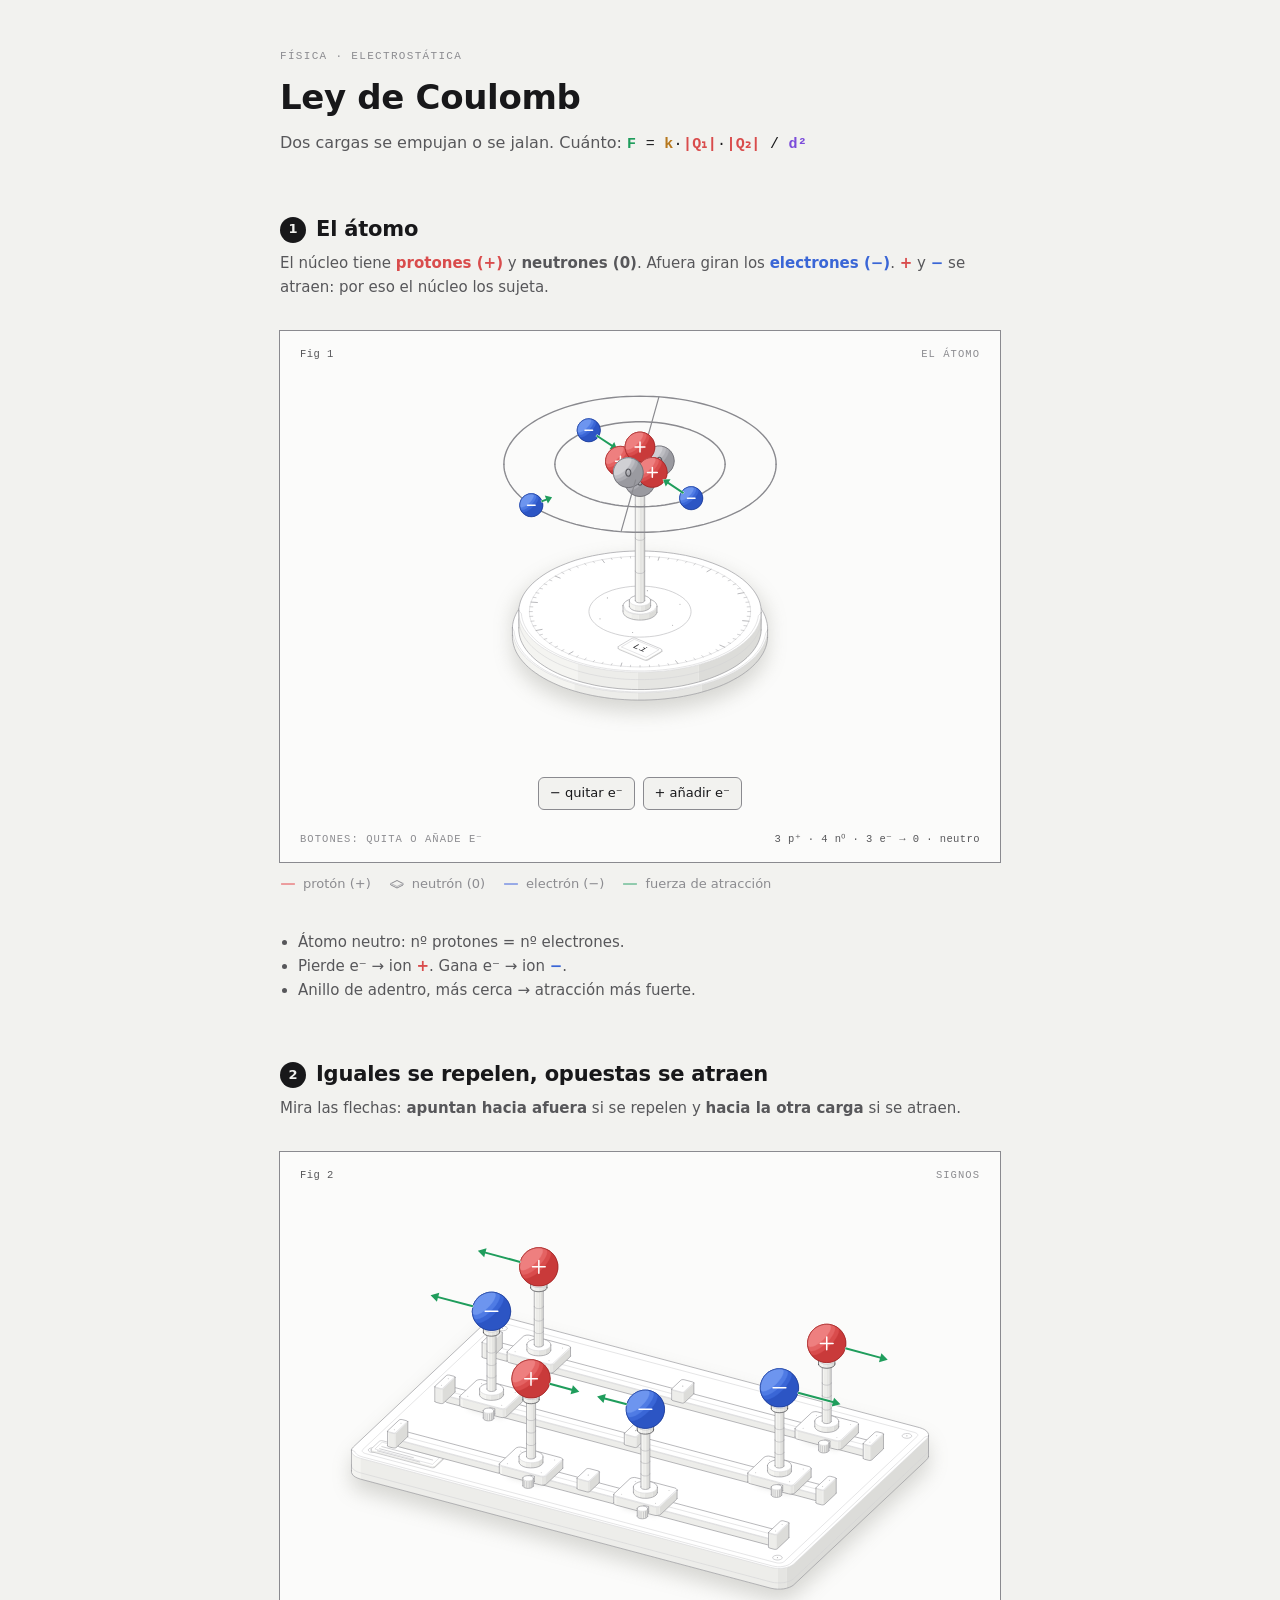
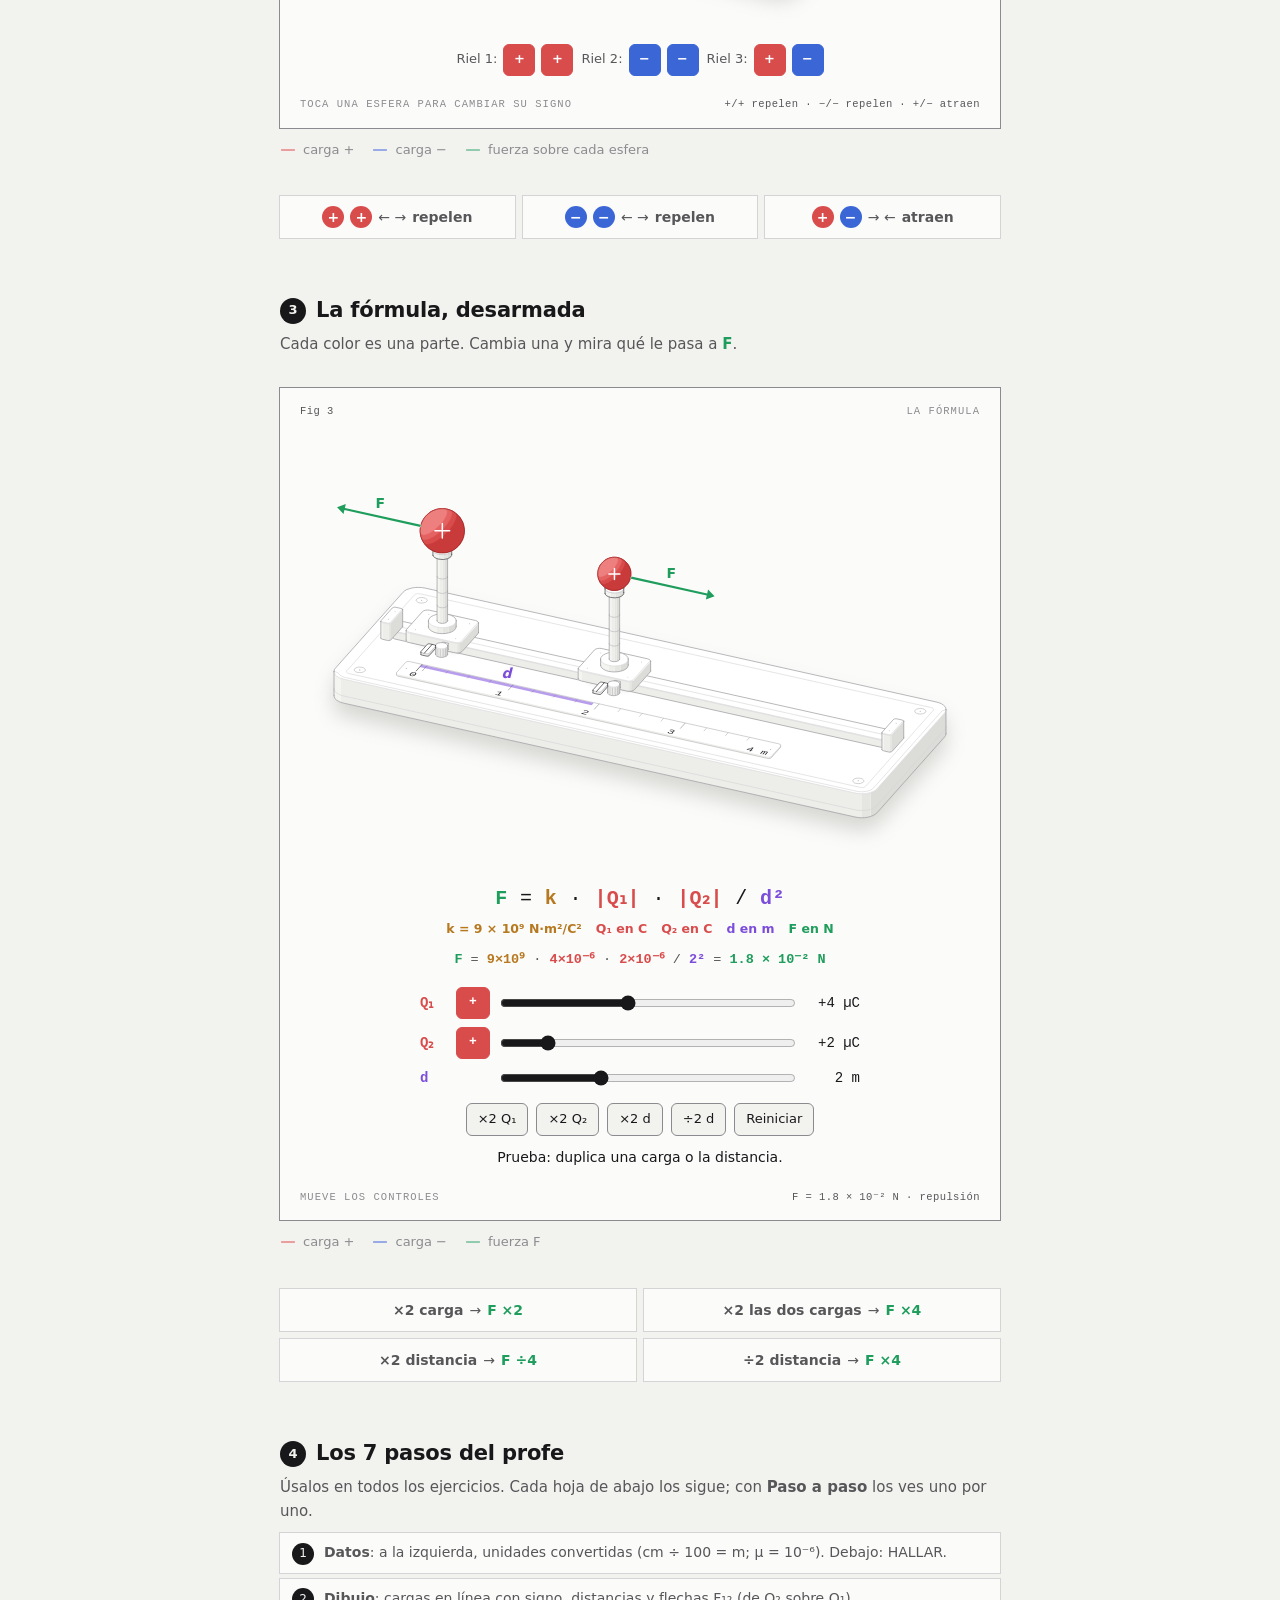
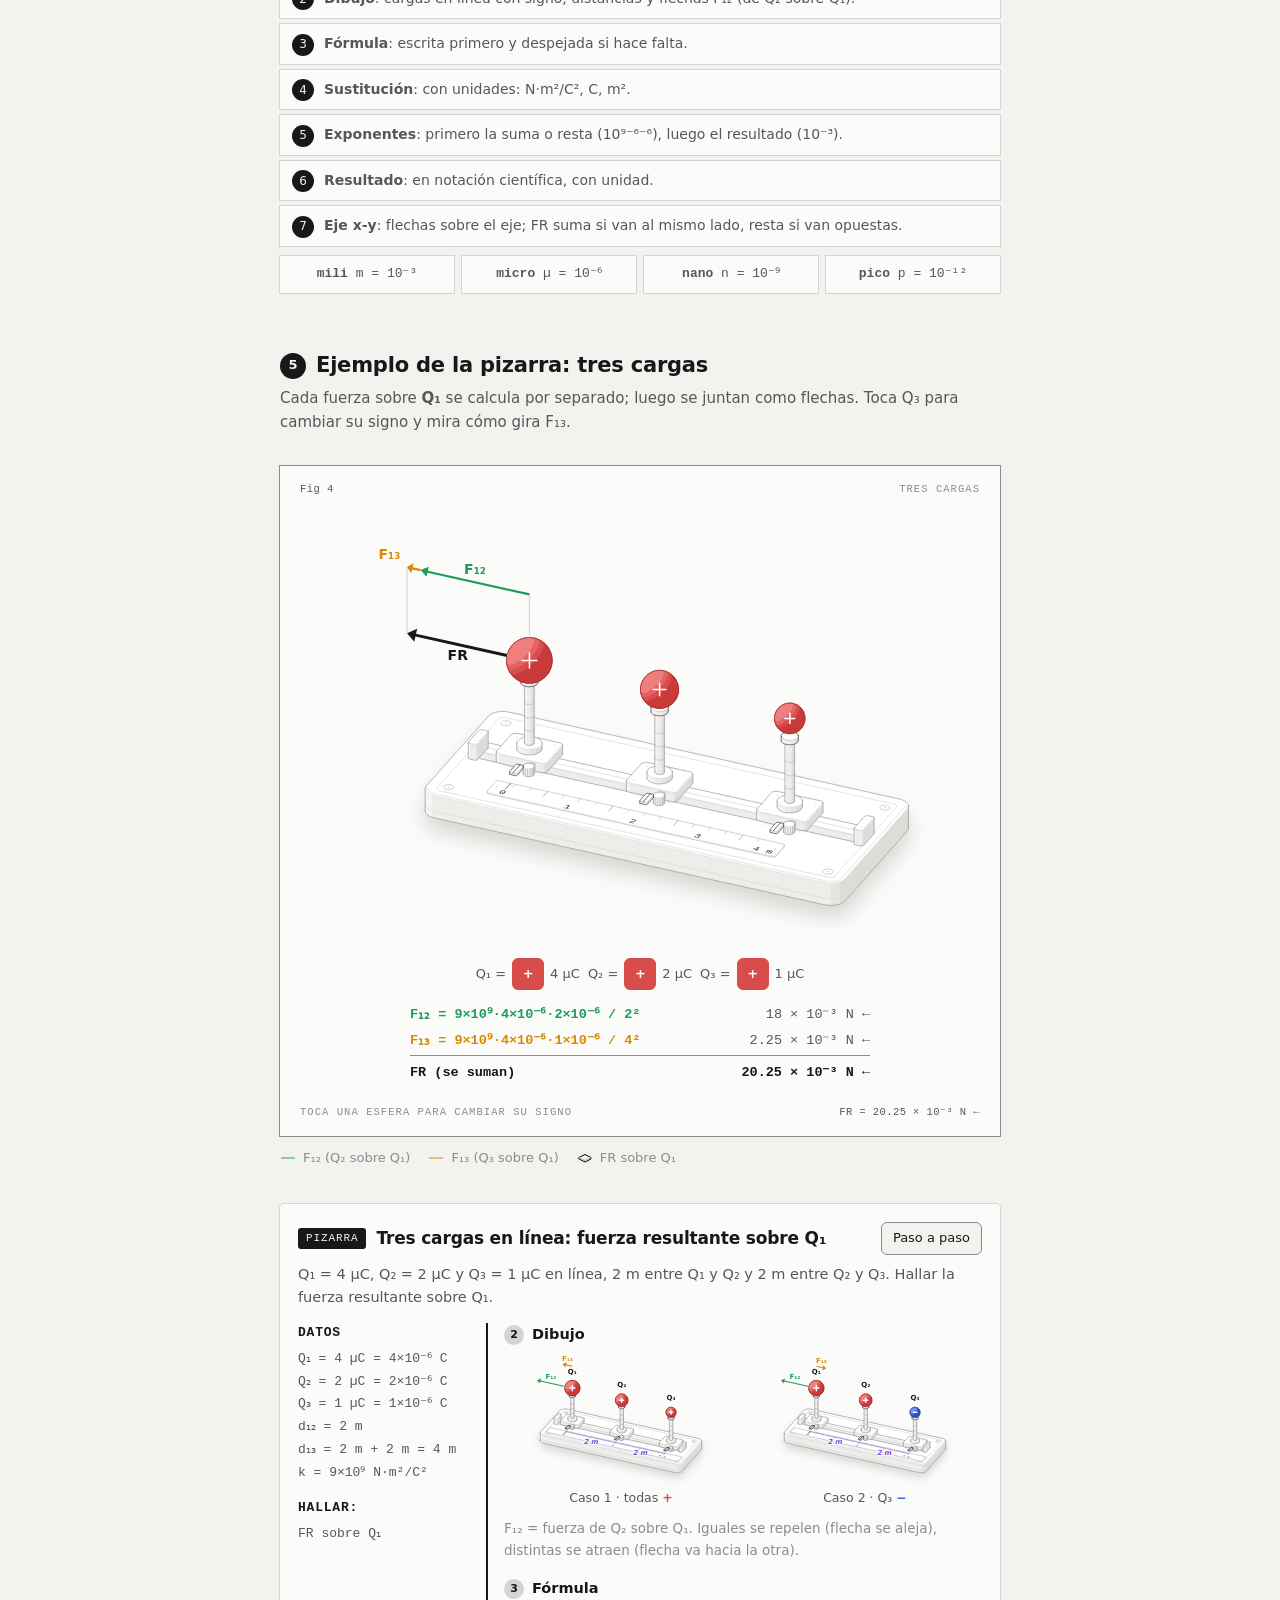
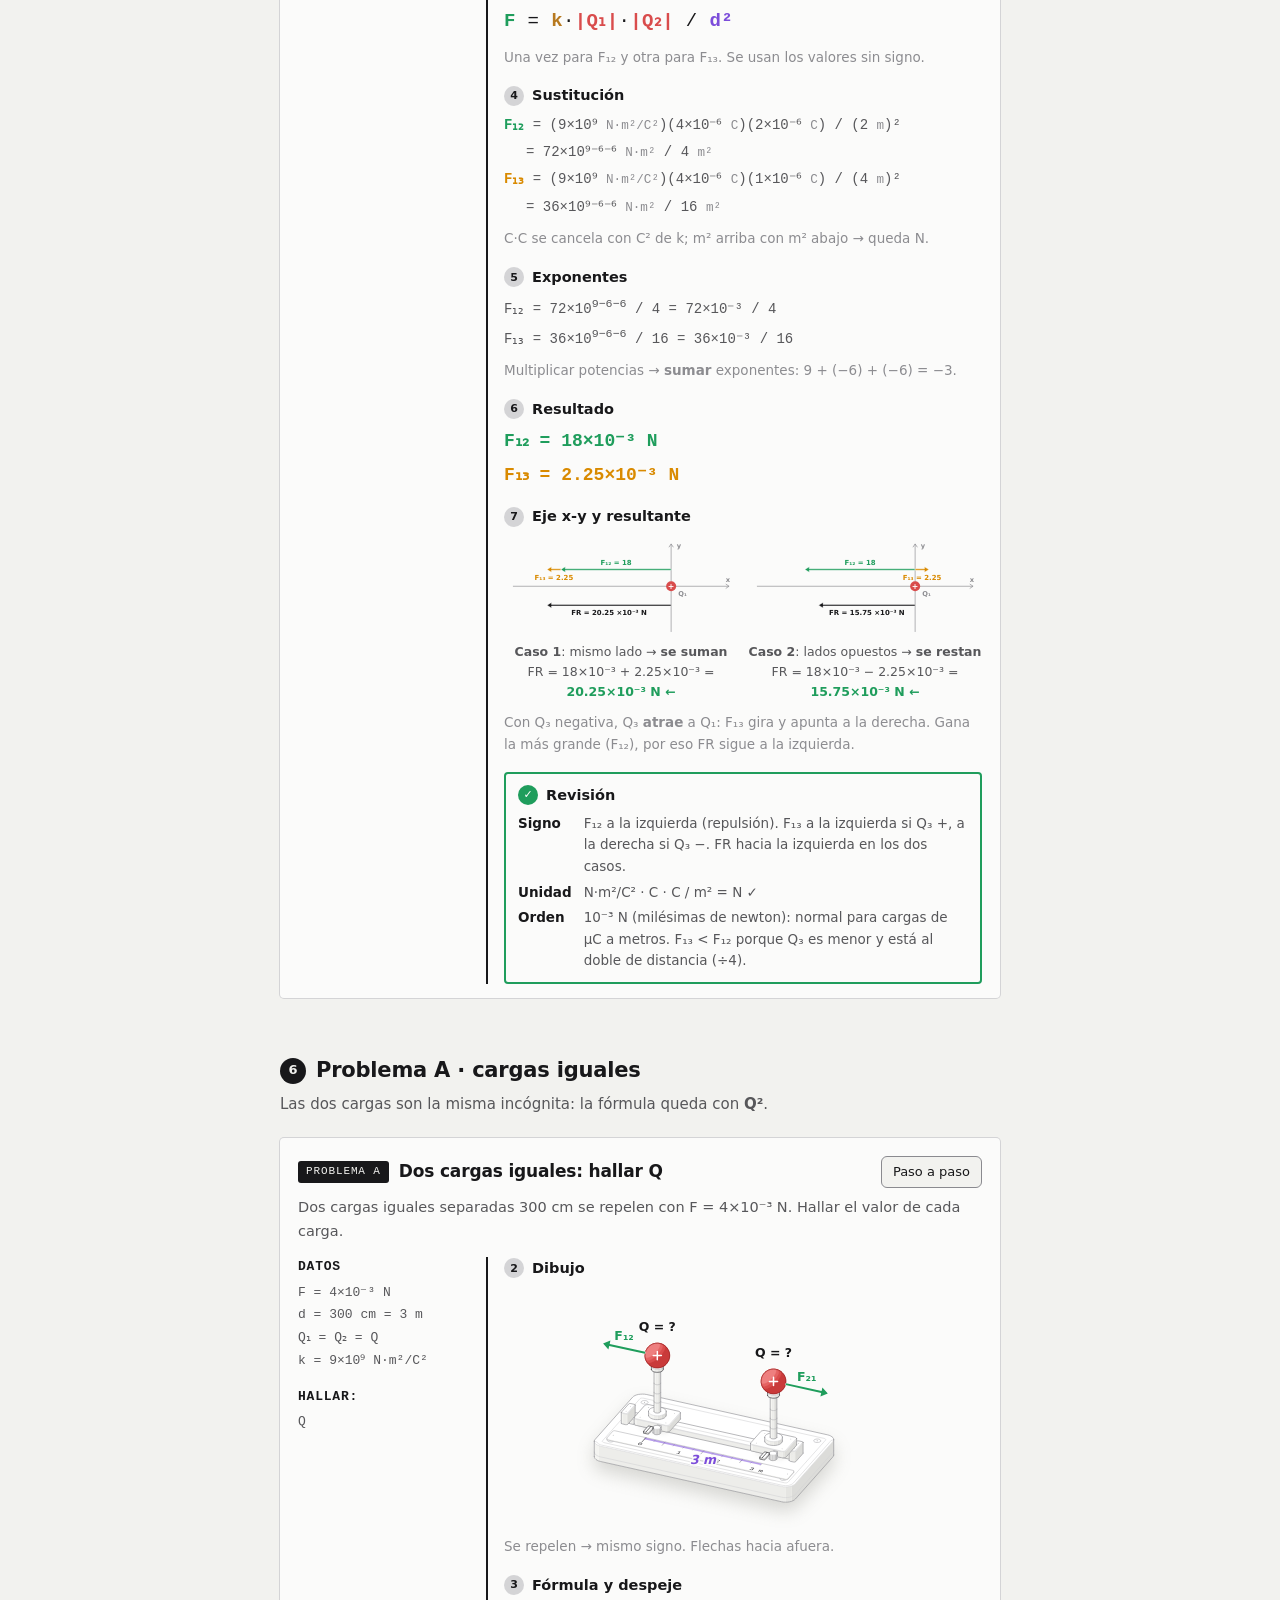
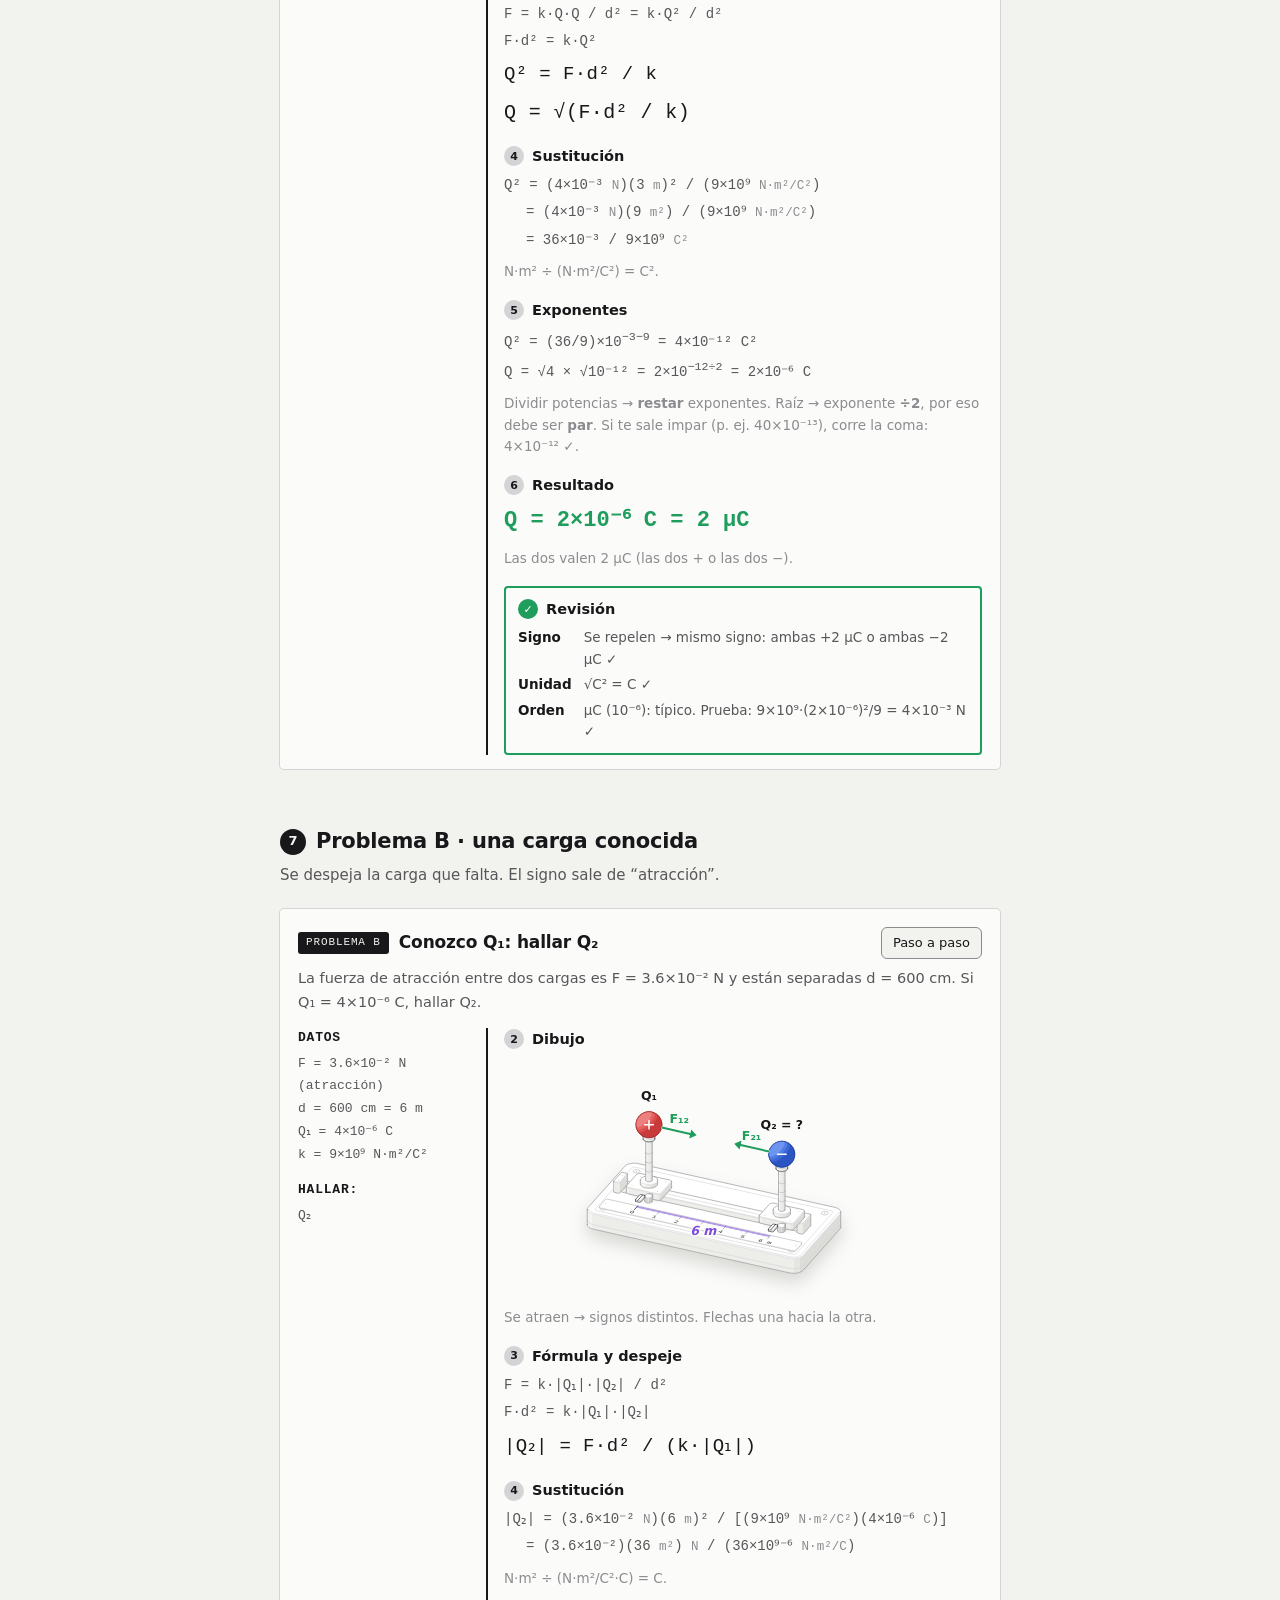
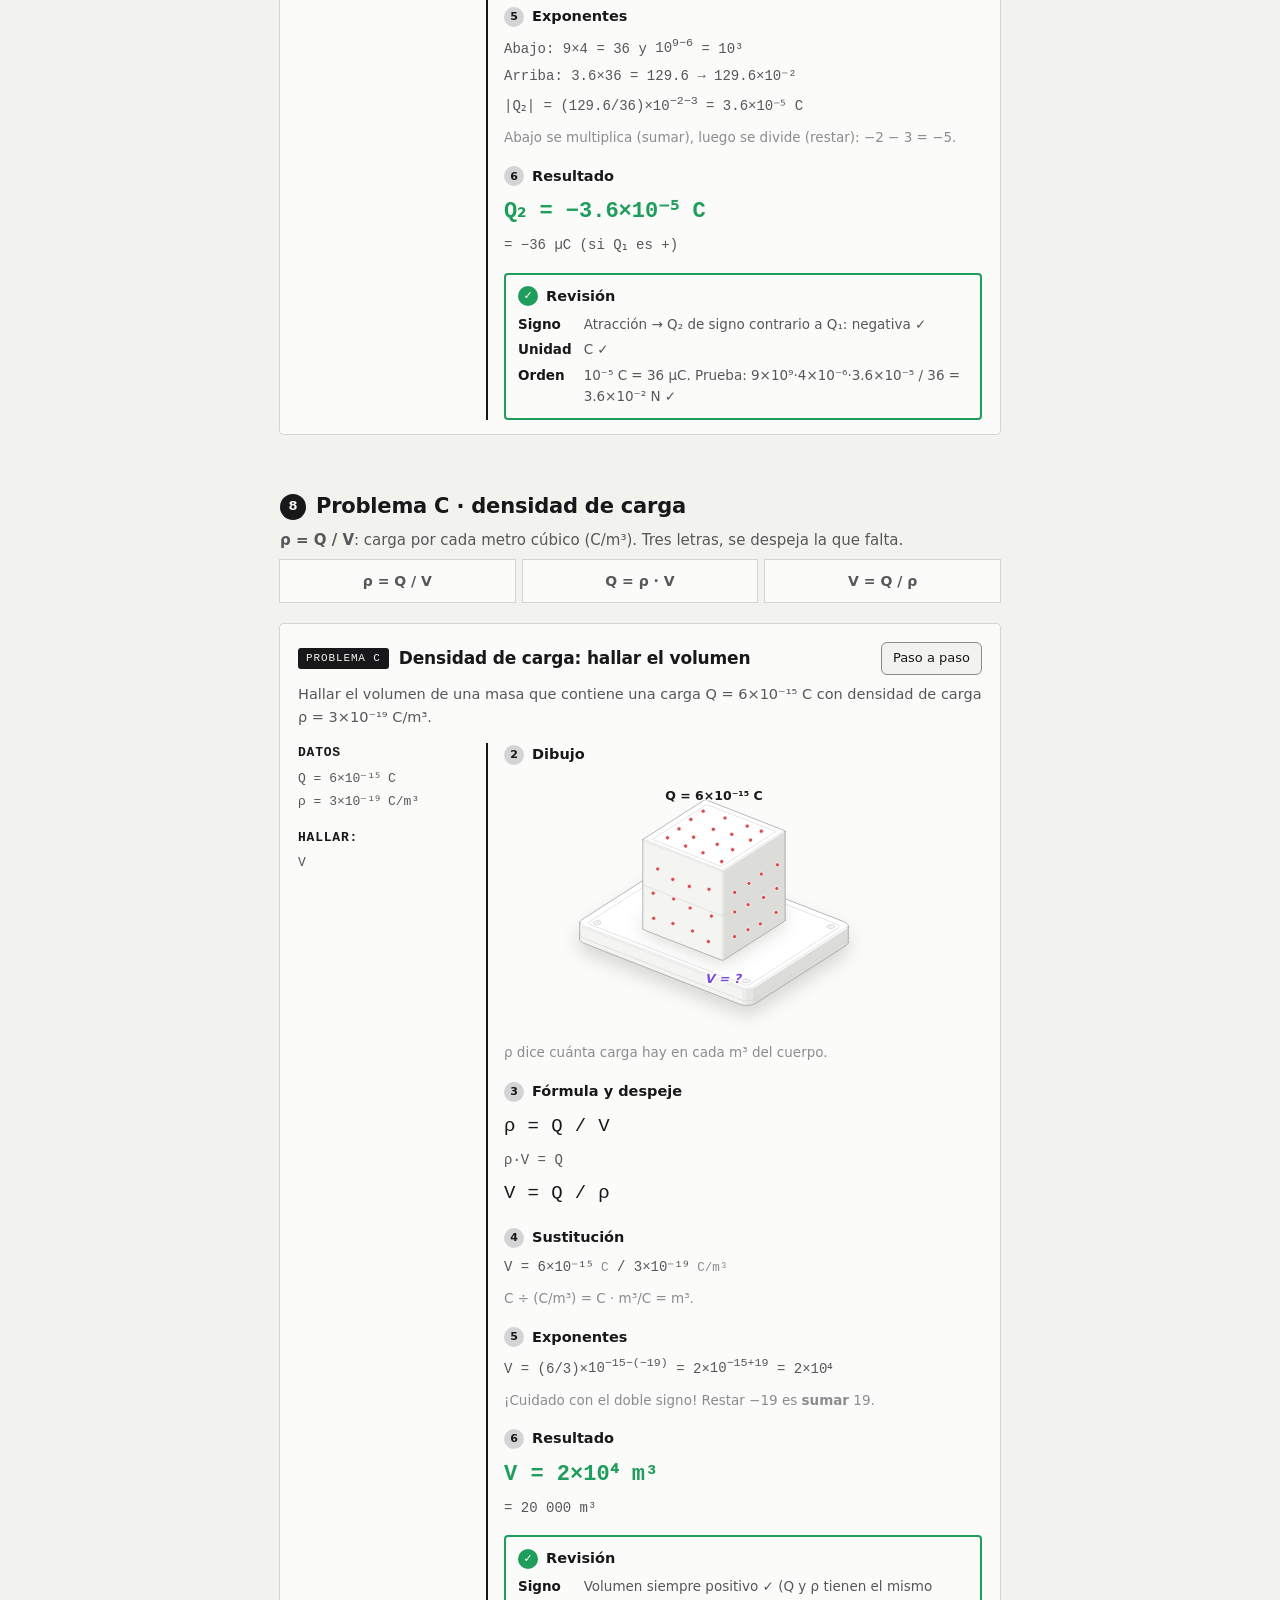
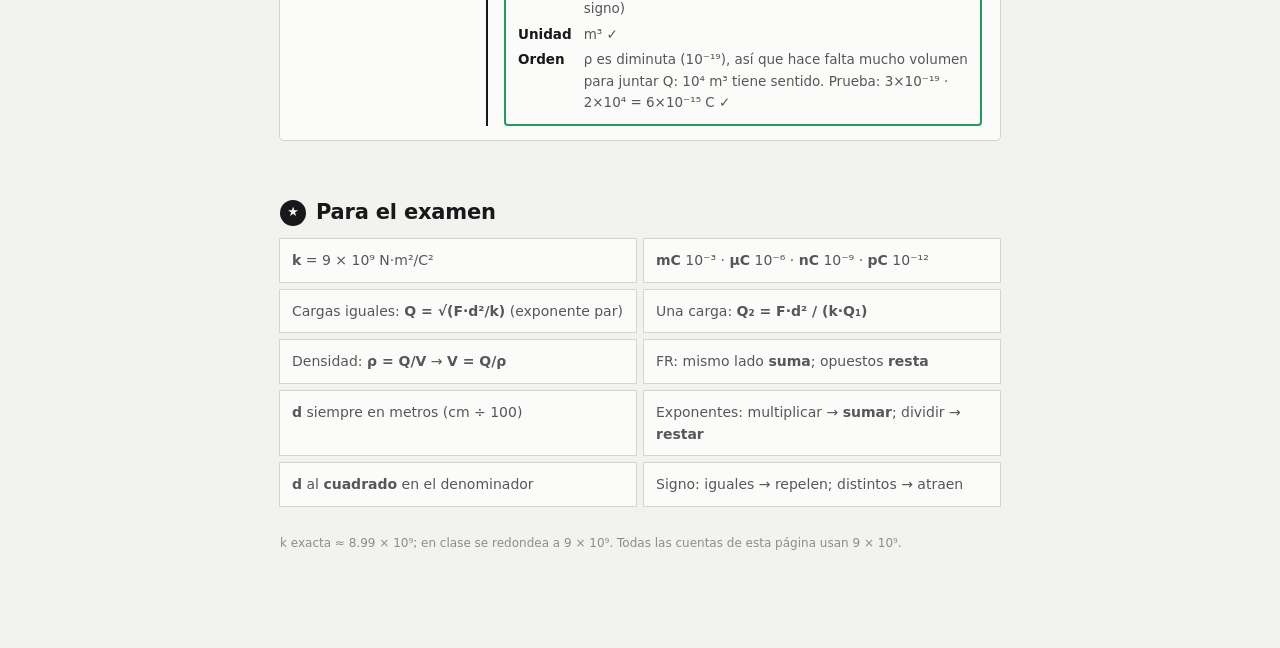
==== commit f54148f7: "Coulomb: hojas resueltas al estilo del profesor (pizarra, A, B, C) Datos/HALLAR, dibujo con flechas " ====
--- a/coulomb/index.html
+++ b/coulomb/index.html
@@ -199,6 +199,47 @@
 .cheat>div{background:var(--anatomy-card);box-shadow:0 0 0 1px var(--anatomy-faint);padding:10px 12px;font-size:14px}
 .nw{white-space:nowrap}
 .foot{font-size:12px;color:var(--anatomy-muted);margin-top:28px}
+.qdot{fill:var(--pos-1);stroke:var(--anatomy-card);stroke-width:.8}
+.flabel[data-c="q"]{fill:var(--anatomy-strong)}
+.ax{fill:none;stroke:var(--anatomy-muted);stroke-width:1.2}
+.ax-t{font:600 12px/1 ui-sans-serif,system-ui,sans-serif;fill:var(--anatomy-muted)}
+.ax-arrow{stroke:var(--anatomy-card);stroke-width:.8}
+.ax-arrow[data-c="f12"]{fill:var(--c-f)}.ax-arrow[data-c="f13"]{fill:var(--c-f13)}.ax-arrow[data-c="fr"]{fill:var(--c-fr)}
+.ax-q{fill:var(--pos-1)}.ax-sign{font:700 14px/1 ui-sans-serif,system-ui,sans-serif;fill:#fff}
+.axis{width:100%;height:auto;display:block}
+.hoja{margin-top:22px;background:var(--anatomy-card);box-shadow:0 0 0 1px var(--anatomy-faint);border-radius:4px;padding:18px 18px 14px}
+.hoja-h{display:flex;align-items:center;gap:10px;flex-wrap:wrap}
+.hoja-h h3{font-size:17px;margin:0;flex:1;min-width:200px}
+.hoja-tag{font-family:var(--anatomy-mono);font-size:11px;letter-spacing:.08em;text-transform:uppercase;padding:2px 8px;border-radius:3px;background:var(--anatomy-strong);color:var(--anatomy-page)}
+.enun{font-size:14.5px;margin:8px 0 14px}
+.hoja-g{display:grid;grid-template-columns:190px 1fr}
+.datos{border-right:2px solid var(--anatomy-strong);padding-right:14px;font-family:var(--anatomy-mono);font-size:13px}
+.datos h4{margin:0 0 4px;font-size:13px;letter-spacing:.06em;text-transform:uppercase;color:var(--anatomy-strong)}
+.datos ul{list-style:none;padding:0;margin:0 0 14px;line-height:1.75}
+.sol{list-style:none;margin:0;padding:0 0 0 16px;display:grid;gap:16px;min-width:0}
+.paso h5{font-size:14.5px;margin:0 0 6px;display:flex;gap:8px;align-items:center;color:var(--anatomy-strong)}
+.paso h5 span{display:inline-grid;place-items:center;width:20px;height:20px;border-radius:50%;background:var(--anatomy-faint);font-size:11px;flex:none}
+.paso[data-now]{animation:stepin .35s var(--anatomy-ease)}
+.paso .calc{font-size:14px;gap:5px;overflow-wrap:anywhere}
+.paso .calc .ind{padding-left:22px}
+.paso .eq.big{font-size:19px;margin:2px 0}
+.un{color:var(--anatomy-muted);font-size:.9em}
+.rev{border:2px solid var(--c-f);border-radius:4px;padding:10px 12px}
+.rev h5 span{background:var(--c-f);color:#fff}
+.rev dl{display:grid;grid-template-columns:auto 1fr;gap:4px 12px;margin:0;font-size:13.5px}
+.rev dt{font-weight:700;color:var(--anatomy-strong)}.rev dd{margin:0}
+.hoja-nav{display:none;justify-content:center;align-items:center;gap:12px;margin-top:14px;font-family:var(--anatomy-mono);font-size:12.5px;color:var(--anatomy-muted)}
+.hoja[data-mode="steps"] .hoja-nav{display:flex}
+.minis,.axes{display:grid;grid-template-columns:1fr 1fr;gap:10px}
+.minis figure,.axes figure{margin:0}
+.minis figcaption,.axes figcaption{font-size:12.5px;text-align:center;margin-top:2px}
+.mini{max-width:420px}
+.prof{list-style:none;padding:0;margin:10px 0 0;display:grid;gap:6px}
+.prof li{display:flex;gap:10px;align-items:baseline;background:var(--anatomy-card);box-shadow:0 0 0 1px var(--anatomy-faint);padding:8px 12px;font-size:14px}
+.prof li span{display:inline-grid;place-items:center;width:22px;height:22px;border-radius:50%;background:var(--anatomy-strong);color:var(--anatomy-page);font-size:12px;flex:none}
+.prefix{display:grid;grid-template-columns:repeat(4,1fr);gap:8px;margin-top:10px}
+.prefix>div{text-align:center;font-family:var(--anatomy-mono);font-size:13px;padding:8px;box-shadow:0 0 0 1px var(--anatomy-faint);background:var(--anatomy-card)}
+@media (max-width:640px){.hoja{padding:14px 12px}.hoja-g{grid-template-columns:1fr}.datos{border-right:0;border-bottom:2px solid var(--anatomy-strong);padding:0 0 10px;margin-bottom:12px}.sol{padding-left:0}.minis,.axes{grid-template-columns:1fr}.prefix{grid-template-columns:repeat(2,1fr)}}
 @media (max-width:560px){#fig1 svg,#fig2 svg,#fig3 svg,#fig4 svg{width:114%;margin-left:-7%}.iso-plate{overflow:hidden}.rules{grid-template-columns:1fr}.rules.two,.cheat{grid-template-columns:1fr}.eq{font-size:17px}.eq.big{font-size:18px}.sliders label{grid-template-columns:26px 32px 1fr 52px}}
 @media (prefers-reduced-motion:reduce){.step{animation:none}.e-item{transition:none}}
 </style></head><body class="iso" data-theme="light"><script>(function(){try{var t=new URLSearchParams(location.search).get("theme");if(!t)t=matchMedia("(prefers-color-scheme: dark)").matches?"dark":"light";document.body.dataset.theme=t;}catch(e){}})();</script><main class="iso-page">
@@ -219,17 +260,52 @@
       <button type="button" data-x="q1">×2 Q₁</button><button type="button" data-x="q2">×2 Q₂</button><button type="button" data-x="d2">×2 d</button><button type="button" data-x="dh">÷2 d</button><button type="button" data-x="reset">Reiniciar</button>
     </div>
     <div class="change" data-change>Prueba: duplica una carga o la distancia.</div></div><figcaption class="iso-legend"><span class="iso-keys"><span class="iso-key"><svg class="iso-swatch" data-mark="red" viewBox="0 0 16 10" aria-hidden="true"><path d="M1.5 5h13"/></svg>carga +</span><span class="iso-key"><svg class="iso-swatch" data-mark="blue" viewBox="0 0 16 10" aria-hidden="true"><path d="M1.5 5h13"/></svg>carga −</span><span class="iso-key"><svg class="iso-swatch" data-mark="green" viewBox="0 0 16 10" aria-hidden="true"><path d="M1.5 5h13"/></svg>fuerza F</span></span></figcaption></figure><div class="rules two"><div><b>×2 carga</b> → <b class="t-f">F ×2</b></div><div><b>×2 las dos cargas</b> → <b class="t-f">F ×4</b></div><div><b>×2 distancia</b> → <b class="t-f">F ÷4</b></div><div><b>÷2 distancia</b> → <b class="t-f">F ×4</b></div></div></section>
-<section class="sec"><h2><span class="n">4</span>Tres cargas en línea</h2><p class="lead">Calcula cada fuerza sobre <b>Q₁</b> por separado y súmalas como flechas: misma dirección se suman, contrarias se restan.</p><figure class="iso-figure"><div class="iso-plate"><div class="iso-plate-corners" aria-hidden="true"><span class="iso-plate-corner" data-corner="fig">Fig 4</span><span class="iso-plate-corner" data-corner="title">Tres cargas</span><span class="iso-plate-corner" data-corner="hint">Toca una esfera para cambiar su signo</span><span class="iso-plate-corner" data-corner="readout" data-readout>F = 2.03 × 10⁻² N ←</span></div><div class="iso-stage" id="fig4"><svg xmlns="http://www.w3.org/2000/svg" class="iso-svg" viewBox="0 0 600 380" role="img" aria-label="Riel con tres esferas: Q1 de 4 µC en 0 m, Q2 de 2 µC en 2 m y Q3 de 1 µC en 4 m. Sobre Q1 se dibujan, punta con cola, la fuerza de Q2 (verde) y la de Q3 (ámbar); a la altura de Q1, la flecha negra es la fuerza total, igual a la suma."><path class="iso-halo" d="M108.2 249.5L108.6 248.2L109.4 246.9L164.9 184.6L166.2 183.5L167.9 182.5L170 181.6L172.4 181L175 180.7L177.7 180.6L180.3 180.8L182.9 181.2L531.6 258.8L533.9 259.5L536 260.4L537.6 261.4L538.8 262.6L539.5 263.9L539.7 265.2L539.7 284.9L539.4 286.2L538.5 287.5L483.1 349.8L481.7 350.9L480 351.9L477.9 352.8L475.5 353.4L472.9 353.7L470.2 353.8L467.6 353.6L465.1 353.2L116.3 275.6L114 274.9L112 274.1L110.3 273L109.1 271.8L108.4 270.5L108.2 269.2Z"/><g class="iso-solid"><path class="iso-fill" d="M175.3 220L175.4 218.3L176.4 216.6L178.2 215L180.8 213.8L183.9 213L187.4 212.6L191 212.6L194.4 213.1L197.4 214L199.9 215.3L201.6 216.9L202.4 218.6L202.4 221.4L202.3 223.2L201.3 224.9L199.4 226.4L196.8 227.6L193.7 228.4L190.3 228.9L186.7 228.8L183.3 228.3L180.2 227.4L177.8 226.1L176.1 224.5L175.3 222.8Z"/><path class="iso-shade" data-shade="0" d="M201.3 224.9L199.4 226.4L199.4 223.6L201.3 222.1ZM199.4 226.4L196.8 227.6L196.8 224.8L199.4 223.6ZM202.4 221.4L202.3 223.2L202.3 220.4L202.4 218.6ZM202.3 223.2L201.3 224.9L201.3 222.1L202.3 220.4Z"/><path class="iso-shade" data-shade="1" d="M196.8 227.6L193.7 228.4L193.7 225.7L196.8 224.8ZM193.7 228.4L190.3 228.9L190.3 226.1L193.7 225.7Z"/><path class="iso-shade" data-shade="2" d="M190.3 228.9L186.7 228.8L186.7 226.1L190.3 226.1ZM186.7 228.8L183.3 228.3L183.3 225.6L186.7 226.1Z"/><path class="iso-shade" data-shade="3" d="M183.3 228.3L180.2 227.4L180.2 224.6L183.3 225.6ZM180.2 227.4L177.8 226.1L177.8 223.3L180.2 224.6ZM177.8 226.1L176.1 224.5L176.1 221.8L177.8 223.3ZM176.1 224.5L175.3 222.8L175.3 220L176.1 221.8Z"/><path class="iso-top" d="M201.3 222.1L199.4 223.6L196.8 224.8L193.7 225.7L190.3 226.1L186.7 226.1L183.3 225.6L180.2 224.6L177.8 223.3L176.1 221.8L175.3 220L175.4 218.3L176.4 216.6L178.2 215L180.8 213.8L183.9 213L187.4 212.6L191 212.6L194.4 213.1L197.4 214L199.9 215.3L201.6 216.9L202.4 218.6L202.3 220.4Z"/><path class="iso-line iso-crease" data-tone="faint" d="M202.4 218.6L202.3 220.4L201.3 222.1L199.4 223.6L196.8 224.8L193.7 225.7L190.3 226.1L186.7 226.1L183.3 225.6L180.2 224.6L177.8 223.3L176.1 221.8L175.3 220"/><path class="iso-line iso-edge" data-tone="lo" d="M175.3 220L175.4 218.3L176.4 216.6L178.2 215L180.8 213.8L183.9 213L187.4 212.6L191 212.6L194.4 213.1L197.4 214L199.9 215.3L201.6 216.9L202.4 218.6M202.4 221.4L202.3 223.2L201.3 224.9L199.4 226.4L196.8 227.6L193.7 228.4L190.3 228.9L186.7 228.8L183.3 228.3L180.2 227.4L177.8 226.1L176.1 224.5L175.3 222.8M175.3 220L175.3 222.8M202.4 218.6L202.4 221.4"/></g><g class="iso-solid"><path class="iso-fill" d="M178.4 214.8L178.5 213.4L179.3 212.1L180.7 210.9L182.7 210L185.1 209.3L187.7 209L190.5 209.1L193.1 209.4L195.4 210.2L197.3 211.1L198.6 212.3L199.2 213.7L199.2 218.8L199.1 220.1L198.4 221.5L196.9 222.6L195 223.6L192.6 224.2L189.9 224.5L187.2 224.5L184.6 224.1L182.2 223.4L180.4 222.4L179.1 221.2L178.4 219.9Z"/><path class="iso-shade" data-shade="0" d="M198.4 221.5L196.9 222.6L196.9 217.5L198.4 216.3ZM196.9 222.6L195 223.6L195 218.4L196.9 217.5ZM199.2 218.8L199.1 220.1L199.1 215L199.2 213.7ZM199.1 220.1L198.4 221.5L198.4 216.3L199.1 215Z"/><path class="iso-shade" data-shade="1" d="M195 223.6L192.6 224.2L192.6 219.1L195 218.4ZM192.6 224.2L189.9 224.5L189.9 219.4L192.6 219.1Z"/><path class="iso-shade" data-shade="2" d="M189.9 224.5L187.2 224.5L187.2 219.4L189.9 219.4ZM187.2 224.5L184.6 224.1L184.6 219L187.2 219.4Z"/><path class="iso-shade" data-shade="3" d="M184.6 224.1L182.2 223.4L182.2 218.3L184.6 219ZM182.2 223.4L180.4 222.4L180.4 217.3L182.2 218.3ZM180.4 222.4L179.1 221.2L179.1 216.1L180.4 217.3ZM179.1 221.2L178.4 219.9L178.4 214.8L179.1 216.1Z"/><path class="iso-top" d="M198.4 216.3L196.9 217.5L195 218.4L192.6 219.1L189.9 219.4L187.2 219.4L184.6 219L182.2 218.3L180.4 217.3L179.1 216.1L178.4 214.8L178.5 213.4L179.3 212.1L180.7 210.9L182.7 210L185.1 209.3L187.7 209L190.5 209.1L193.1 209.4L195.4 210.2L197.3 211.1L198.6 212.3L199.2 213.7L199.1 215Z"/><path class="iso-line iso-crease" data-tone="faint" d="M199.2 213.7L199.1 215L198.4 216.3L196.9 217.5L195 218.4L192.6 219.1L189.9 219.4L187.2 219.4L184.6 219L182.2 218.3L180.4 217.3L179.1 216.1L178.4 214.8"/><path class="iso-line iso-edge" data-tone="mid" d="M178.4 214.8L178.5 213.4L179.3 212.1L180.7 210.9L182.7 210L185.1 209.3L187.7 209L190.5 209.1L193.1 209.4L195.4 210.2L197.3 211.1L198.6 212.3L199.2 213.7M199.2 218.8L199.1 220.1L198.4 221.5L196.9 222.6L195 223.6L192.6 224.2L189.9 224.5L187.2 224.5L184.6 224.1L182.2 223.4L180.4 222.4L179.1 221.2L178.4 219.9M178.4 214.8L178.4 219.9M199.2 213.7L199.2 218.8"/></g><g class="iso-solid"><path class="iso-fill" d="M138.3 261.6L138.4 259.8L139.4 258.1L141.3 256.6L143.8 255.3L147 254.5L150.4 254.1L154 254.1L157.4 254.6L160.4 255.6L162.9 256.8L164.6 258.4L165.4 260.1L165.4 262.9L165.3 264.7L164.3 266.4L162.5 267.9L159.9 269.1L156.7 270L153.3 270.4L149.7 270.3L146.3 269.8L143.3 268.9L140.8 267.6L139.1 266L138.3 264.3Z"/><path class="iso-shade" data-shade="0" d="M164.3 266.4L162.5 267.9L162.5 265.1L164.3 263.6ZM162.5 267.9L159.9 269.1L159.9 266.4L162.5 265.1ZM165.4 262.9L165.3 264.7L165.3 261.9L165.4 260.1ZM165.3 264.7L164.3 266.4L164.3 263.6L165.3 261.9Z"/><path class="iso-shade" data-shade="1" d="M159.9 269.1L156.7 270L156.7 267.2L159.9 266.4ZM156.7 270L153.3 270.4L153.3 267.6L156.7 267.2Z"/><path class="iso-shade" data-shade="2" d="M153.3 270.4L149.7 270.3L149.7 267.6L153.3 267.6ZM149.7 270.3L146.3 269.8L146.3 267.1L149.7 267.6Z"/><path class="iso-shade" data-shade="3" d="M146.3 269.8L143.3 268.9L143.3 266.1L146.3 267.1ZM143.3 268.9L140.8 267.6L140.8 264.9L143.3 266.1ZM140.8 267.6L139.1 266L139.1 263.3L140.8 264.9ZM139.1 266L138.3 264.3L138.3 261.6L139.1 263.3Z"/><path class="iso-top" d="M164.3 263.6L162.5 265.1L159.9 266.4L156.7 267.2L153.3 267.6L149.7 267.6L146.3 267.1L143.3 266.1L140.8 264.9L139.1 263.3L138.3 261.6L138.4 259.8L139.4 258.1L141.3 256.6L143.8 255.3L147 254.5L150.4 254.1L154 254.1L157.4 254.6L160.4 255.6L162.9 256.8L164.6 258.4L165.4 260.1L165.3 261.9Z"/><path class="iso-line iso-crease" data-tone="faint" d="M165.4 260.1L165.3 261.9L164.3 263.6L162.5 265.1L159.9 266.4L156.7 267.2L153.3 267.6L149.7 267.6L146.3 267.1L143.3 266.1L140.8 264.9L139.1 263.3L138.3 261.6"/><path class="iso-line iso-edge" data-tone="lo" d="M138.3 261.6L138.4 259.8L139.4 258.1L141.3 256.6L143.8 255.3L147 254.5L150.4 254.1L154 254.1L157.4 254.6L160.4 255.6L162.9 256.8L164.6 258.4L165.4 260.1M165.4 262.9L165.3 264.7L164.3 266.4L162.5 267.9L159.9 269.1L156.7 270L153.3 270.4L149.7 270.3L146.3 269.8L143.3 268.9L140.8 267.6L139.1 266L138.3 264.3M138.3 261.6L138.3 264.3M165.4 260.1L165.4 262.9"/></g><g class="iso-solid"><path class="iso-fill" d="M141.5 256.3L141.5 254.9L142.3 253.6L143.7 252.4L145.7 251.5L148.1 250.9L150.8 250.5L153.5 250.6L156.1 251L158.4 251.7L160.3 252.7L161.6 253.9L162.3 255.2L162.3 260.3L162.2 261.7L161.4 263L160 264.1L158 265.1L155.6 265.7L152.9 266L150.2 266L147.6 265.6L145.3 264.9L143.4 263.9L142.1 262.7L141.5 261.4Z"/><path class="iso-shade" data-shade="0" d="M161.4 263L160 264.1L160 259L161.4 257.9ZM160 264.1L158 265.1L158 260L160 259ZM162.3 260.3L162.2 261.7L162.2 256.5L162.3 255.2ZM162.2 261.7L161.4 263L161.4 257.9L162.2 256.5Z"/><path class="iso-shade" data-shade="1" d="M158 265.1L155.6 265.7L155.6 260.6L158 260ZM155.6 265.7L152.9 266L152.9 260.9L155.6 260.6Z"/><path class="iso-shade" data-shade="2" d="M152.9 266L150.2 266L150.2 260.9L152.9 260.9ZM150.2 266L147.6 265.6L147.6 260.5L150.2 260.9Z"/><path class="iso-shade" data-shade="3" d="M147.6 265.6L145.3 264.9L145.3 259.8L147.6 260.5ZM145.3 264.9L143.4 263.9L143.4 258.8L145.3 259.8ZM143.4 263.9L142.1 262.7L142.1 257.6L143.4 258.8ZM142.1 262.7L141.5 261.4L141.5 256.3L142.1 257.6Z"/><path class="iso-top" d="M161.4 257.9L160 259L158 260L155.6 260.6L152.9 260.9L150.2 260.9L147.6 260.5L145.3 259.8L143.4 258.8L142.1 257.6L141.5 256.3L141.5 254.9L142.3 253.6L143.7 252.4L145.7 251.5L148.1 250.9L150.8 250.5L153.5 250.6L156.1 251L158.4 251.7L160.3 252.7L161.6 253.9L162.3 255.2L162.2 256.5Z"/><path class="iso-line iso-crease" data-tone="faint" d="M162.3 255.2L162.2 256.5L161.4 257.9L160 259L158 260L155.6 260.6L152.9 260.9L150.2 260.9L147.6 260.5L145.3 259.8L143.4 258.8L142.1 257.6L141.5 256.3"/><path class="iso-line iso-edge" data-tone="mid" d="M141.5 256.3L141.5 254.9L142.3 253.6L143.7 252.4L145.7 251.5L148.1 250.9L150.8 250.5L153.5 250.6L156.1 251L158.4 251.7L160.3 252.7L161.6 253.9L162.3 255.2M162.3 260.3L162.2 261.7L161.4 263L160 264.1L158 265.1L155.6 265.7L152.9 266L150.2 266L147.6 265.6L145.3 264.9L143.4 263.9L142.1 262.7L141.5 261.4M141.5 256.3L141.5 261.4M162.3 255.2L162.3 260.3"/></g><g class="iso-solid"><path class="iso-fill" d="M482.5 288.4L482.6 286.7L483.6 285L485.5 283.4L488 282.2L491.2 281.4L494.6 280.9L498.2 281L501.6 281.5L504.6 282.4L507.1 283.7L508.8 285.3L509.6 287L509.6 289.8L509.5 291.5L508.5 293.3L506.7 294.8L504.1 296L500.9 296.8L497.5 297.3L493.9 297.2L490.5 296.7L487.5 295.8L485 294.5L483.3 292.9L482.5 291.2Z"/><path class="iso-shade" data-shade="0" d="M508.5 293.3L506.7 294.8L506.7 292L508.5 290.5ZM506.7 294.8L504.1 296L504.1 293.2L506.7 292ZM509.6 289.8L509.5 291.5L509.5 288.8L509.6 287ZM509.5 291.5L508.5 293.3L508.5 290.5L509.5 288.8Z"/><path class="iso-shade" data-shade="1" d="M504.1 296L500.9 296.8L500.9 294.1L504.1 293.2ZM500.9 296.8L497.5 297.3L497.5 294.5L500.9 294.1Z"/><path class="iso-shade" data-shade="2" d="M497.5 297.3L493.9 297.2L493.9 294.5L497.5 294.5ZM493.9 297.2L490.5 296.7L490.5 294L493.9 294.5Z"/><path class="iso-shade" data-shade="3" d="M490.5 296.7L487.5 295.8L487.5 293L490.5 294ZM487.5 295.8L485 294.5L485 291.7L487.5 293ZM485 294.5L483.3 292.9L483.3 290.2L485 291.7ZM483.3 292.9L482.5 291.2L482.5 288.4L483.3 290.2Z"/><path class="iso-top" d="M508.5 290.5L506.7 292L504.1 293.2L500.9 294.1L497.5 294.5L493.9 294.5L490.5 294L487.5 293L485 291.7L483.3 290.2L482.5 288.4L482.6 286.7L483.6 285L485.5 283.4L488 282.2L491.2 281.4L494.6 280.9L498.2 281L501.6 281.5L504.6 282.4L507.1 283.7L508.8 285.3L509.6 287L509.5 288.8Z"/><path class="iso-line iso-crease" data-tone="faint" d="M509.6 287L509.5 288.8L508.5 290.5L506.7 292L504.1 293.2L500.9 294.1L497.5 294.5L493.9 294.5L490.5 294L487.5 293L485 291.7L483.3 290.2L482.5 288.4"/><path class="iso-line iso-edge" data-tone="lo" d="M482.5 288.4L482.6 286.7L483.6 285L485.5 283.4L488 282.2L491.2 281.4L494.6 280.9L498.2 281L501.6 281.5L504.6 282.4L507.1 283.7L508.8 285.3L509.6 287M509.6 289.8L509.5 291.5L508.5 293.3L506.7 294.8L504.1 296L500.9 296.8L497.5 297.3L493.9 297.2L490.5 296.7L487.5 295.8L485 294.5L483.3 292.9L482.5 291.2M482.5 288.4L482.5 291.2M509.6 287L509.6 289.8"/></g><g class="iso-solid"><path class="iso-fill" d="M485.7 283.2L485.7 281.8L486.5 280.5L487.9 279.3L489.9 278.4L492.3 277.7L495 277.4L497.7 277.4L500.3 277.8L502.6 278.5L504.5 279.5L505.8 280.7L506.5 282.1L506.5 287.2L506.4 288.5L505.6 289.9L504.2 291L502.2 292L499.8 292.6L497.2 292.9L494.4 292.9L491.8 292.5L489.5 291.8L487.6 290.8L486.3 289.6L485.7 288.3Z"/><path class="iso-shade" data-shade="0" d="M505.6 289.9L504.2 291L504.2 285.9L505.6 284.7ZM504.2 291L502.2 292L502.2 286.8L504.2 285.9ZM506.5 287.2L506.4 288.5L506.4 283.4L506.5 282.1ZM506.4 288.5L505.6 289.9L505.6 284.7L506.4 283.4Z"/><path class="iso-shade" data-shade="1" d="M502.2 292L499.8 292.6L499.8 287.5L502.2 286.8ZM499.8 292.6L497.2 292.9L497.2 287.8L499.8 287.5Z"/><path class="iso-shade" data-shade="2" d="M497.2 292.9L494.4 292.9L494.4 287.8L497.2 287.8ZM494.4 292.9L491.8 292.5L491.8 287.4L494.4 287.8Z"/><path class="iso-shade" data-shade="3" d="M491.8 292.5L489.5 291.8L489.5 286.7L491.8 287.4ZM489.5 291.8L487.6 290.8L487.6 285.7L489.5 286.7ZM487.6 290.8L486.3 289.6L486.3 284.5L487.6 285.7ZM486.3 289.6L485.7 288.3L485.7 283.2L486.3 284.5Z"/><path class="iso-top" d="M505.6 284.7L504.2 285.9L502.2 286.8L499.8 287.5L497.2 287.8L494.4 287.8L491.8 287.4L489.5 286.7L487.6 285.7L486.3 284.5L485.7 283.2L485.7 281.8L486.5 280.5L487.9 279.3L489.9 278.4L492.3 277.7L495 277.4L497.7 277.4L500.3 277.8L502.6 278.5L504.5 279.5L505.8 280.7L506.5 282.1L506.4 283.4Z"/><path class="iso-line iso-crease" data-tone="faint" d="M506.5 282.1L506.4 283.4L505.6 284.7L504.2 285.9L502.2 286.8L499.8 287.5L497.2 287.8L494.4 287.8L491.8 287.4L489.5 286.7L487.6 285.7L486.3 284.5L485.7 283.2"/><path class="iso-line iso-edge" data-tone="mid" d="M485.7 283.2L485.7 281.8L486.5 280.5L487.9 279.3L489.9 278.4L492.3 277.7L495 277.4L497.7 277.4L500.3 277.8L502.6 278.5L504.5 279.5L505.8 280.7L506.5 282.1M506.5 287.2L506.4 288.5L505.6 289.9L504.2 291L502.2 292L499.8 292.6L497.2 292.9L494.4 292.9L491.8 292.5L489.5 291.8L487.6 290.8L486.3 289.6L485.7 288.3M485.7 283.2L485.7 288.3M506.5 282.1L506.5 287.2"/></g><g class="iso-solid"><path class="iso-fill" d="M445.5 330L445.6 328.2L446.6 326.5L448.5 325L451.1 323.7L454.2 322.9L457.7 322.5L461.2 322.5L464.6 323L467.7 323.9L470.1 325.2L471.8 326.8L472.6 328.5L472.6 331.3L472.6 333.1L471.5 334.8L469.7 336.3L467.1 337.5L464 338.4L460.5 338.8L457 338.7L453.5 338.2L450.5 337.3L448.1 336L446.4 334.4L445.5 332.7Z"/><path class="iso-shade" data-shade="0" d="M471.5 334.8L469.7 336.3L469.7 333.5L471.5 332ZM469.7 336.3L467.1 337.5L467.1 334.8L469.7 333.5ZM472.6 331.3L472.6 333.1L472.6 330.3L472.6 328.5ZM472.6 333.1L471.5 334.8L471.5 332L472.6 330.3Z"/><path class="iso-shade" data-shade="1" d="M467.1 337.5L464 338.4L464 335.6L467.1 334.8ZM464 338.4L460.5 338.8L460.5 336L464 335.6Z"/><path class="iso-shade" data-shade="2" d="M460.5 338.8L457 338.7L457 336L460.5 336ZM457 338.7L453.5 338.2L453.5 335.5L457 336Z"/><path class="iso-shade" data-shade="3" d="M453.5 338.2L450.5 337.3L450.5 334.5L453.5 335.5ZM450.5 337.3L448.1 336L448.1 333.3L450.5 334.5ZM448.1 336L446.4 334.4L446.4 331.7L448.1 333.3ZM446.4 334.4L445.5 332.7L445.5 330L446.4 331.7Z"/><path class="iso-top" d="M471.5 332L469.7 333.5L467.1 334.8L464 335.6L460.5 336L457 336L453.5 335.5L450.5 334.5L448.1 333.3L446.4 331.7L445.5 330L445.6 328.2L446.6 326.5L448.5 325L451.1 323.7L454.2 322.9L457.7 322.5L461.2 322.5L464.6 323L467.7 323.9L470.1 325.2L471.8 326.8L472.6 328.5L472.6 330.3Z"/><path class="iso-line iso-crease" data-tone="faint" d="M472.6 328.5L472.6 330.3L471.5 332L469.7 333.5L467.1 334.8L464 335.6L460.5 336L457 336L453.5 335.5L450.5 334.5L448.1 333.3L446.4 331.7L445.5 330"/><path class="iso-line iso-edge" data-tone="lo" d="M445.5 330L445.6 328.2L446.6 326.5L448.5 325L451.1 323.7L454.2 322.9L457.7 322.5L461.2 322.5L464.6 323L467.7 323.9L470.1 325.2L471.8 326.8L472.6 328.5M472.6 331.3L472.6 333.1L471.5 334.8L469.7 336.3L467.1 337.5L464 338.4L460.5 338.8L457 338.7L453.5 338.2L450.5 337.3L448.1 336L446.4 334.4L445.5 332.7M445.5 330L445.5 332.7M472.6 328.5L472.6 331.3"/></g><g class="iso-solid"><path class="iso-fill" d="M448.7 324.7L448.8 323.3L449.5 322L451 320.8L452.9 319.9L455.3 319.2L458 318.9L460.7 319L463.3 319.4L465.7 320.1L467.5 321.1L468.8 322.3L469.5 323.6L469.5 328.7L469.4 330.1L468.6 331.4L467.2 332.5L465.2 333.5L462.8 334.1L460.2 334.4L457.5 334.4L454.8 334L452.5 333.3L450.6 332.3L449.3 331.1L448.7 329.8Z"/><path class="iso-shade" data-shade="0" d="M468.6 331.4L467.2 332.5L467.2 327.4L468.6 326.3ZM467.2 332.5L465.2 333.5L465.2 328.4L467.2 327.4ZM469.5 328.7L469.4 330.1L469.4 324.9L469.5 323.6ZM469.4 330.1L468.6 331.4L468.6 326.3L469.4 324.9Z"/><path class="iso-shade" data-shade="1" d="M465.2 333.5L462.8 334.1L462.8 329L465.2 328.4ZM462.8 334.1L460.2 334.4L460.2 329.3L462.8 329Z"/><path class="iso-shade" data-shade="2" d="M460.2 334.4L457.5 334.4L457.5 329.3L460.2 329.3ZM457.5 334.4L454.8 334L454.8 328.9L457.5 329.3Z"/><path class="iso-shade" data-shade="3" d="M454.8 334L452.5 333.3L452.5 328.2L454.8 328.9ZM452.5 333.3L450.6 332.3L450.6 327.2L452.5 328.2ZM450.6 332.3L449.3 331.1L449.3 326L450.6 327.2ZM449.3 331.1L448.7 329.8L448.7 324.7L449.3 326Z"/><path class="iso-top" d="M468.6 326.3L467.2 327.4L465.2 328.4L462.8 329L460.2 329.3L457.5 329.3L454.8 328.9L452.5 328.2L450.6 327.2L449.3 326L448.7 324.7L448.8 323.3L449.5 322L451 320.8L452.9 319.9L455.3 319.2L458 318.9L460.7 319L463.3 319.4L465.7 320.1L467.5 321.1L468.8 322.3L469.5 323.6L469.4 324.9Z"/><path class="iso-line iso-crease" data-tone="faint" d="M469.5 323.6L469.4 324.9L468.6 326.3L467.2 327.4L465.2 328.4L462.8 329L460.2 329.3L457.5 329.3L454.8 328.9L452.5 328.2L450.6 327.2L449.3 326L448.7 324.7"/><path class="iso-line iso-edge" data-tone="mid" d="M448.7 324.7L448.8 323.3L449.5 322L451 320.8L452.9 319.9L455.3 319.2L458 318.9L460.7 319L463.3 319.4L465.7 320.1L467.5 321.1L468.8 322.3L469.5 323.6M469.5 328.7L469.4 330.1L468.6 331.4L467.2 332.5L465.2 333.5L462.8 334.1L460.2 334.4L457.5 334.4L454.8 334L452.5 333.3L450.6 332.3L449.3 331.1L448.7 329.8M448.7 324.7L448.7 329.8M469.5 323.6L469.5 328.7"/></g><g class="iso-solid"><path class="iso-fill" d="M108.2 241.6L108.6 240.3L109.4 239L164.9 176.8L166.2 175.6L167.9 174.6L170 173.8L172.4 173.2L175 172.8L177.7 172.7L180.3 172.9L182.9 173.3L531.6 250.9L533.9 251.6L536 252.5L537.6 253.5L538.8 254.7L539.5 256L539.7 257.3L539.7 277L539.4 278.4L538.5 279.6L483.1 341.9L481.7 343.1L480 344.1L477.9 344.9L475.5 345.5L472.9 345.8L470.2 345.9L467.6 345.8L465.1 345.4L116.3 267.7L114 267.1L112 266.2L110.3 265.1L109.1 263.9L108.4 262.6L108.2 261.3Z"/><path class="iso-shade" data-shade="0" d="M539.7 277L539.4 278.4L539.4 258.7L539.7 257.3ZM539.4 278.4L538.5 279.6L538.5 259.9L539.4 258.7ZM538.5 279.6L483.1 341.9L483.1 322.2L538.5 259.9ZM483.1 341.9L481.7 343.1L481.7 323.4L483.1 322.2ZM481.7 343.1L480 344.1L480 324.4L481.7 323.4ZM480 344.1L477.9 344.9L477.9 325.2L480 324.4Z"/><path class="iso-shade" data-shade="1" d="M477.9 344.9L475.5 345.5L475.5 325.8L477.9 325.2ZM475.5 345.5L472.9 345.8L472.9 326.2L475.5 325.8ZM472.9 345.8L470.2 345.9L470.2 326.3L472.9 326.2Z"/><path class="iso-shade" data-shade="2" d="M470.2 345.9L467.6 345.8L467.6 326.1L470.2 326.3ZM467.6 345.8L465.1 345.4L465.1 325.7L467.6 326.1ZM465.1 345.4L116.3 267.7L116.3 248L465.1 325.7ZM116.3 267.7L114 267.1L114 247.4L116.3 248Z"/><path class="iso-shade" data-shade="3" d="M114 267.1L112 266.2L112 246.5L114 247.4ZM112 266.2L110.3 265.1L110.3 245.4L112 246.5ZM110.3 265.1L109.1 263.9L109.1 244.3L110.3 245.4ZM109.1 263.9L108.4 262.6L108.4 243L109.1 244.3ZM108.4 262.6L108.2 261.3L108.2 241.6L108.4 243Z"/><path class="iso-top" d="M531.6 250.9L533.9 251.6L536 252.5L537.6 253.5L538.8 254.7L539.5 256L539.7 257.3L539.4 258.7L538.5 259.9L483.1 322.2L481.7 323.4L480 324.4L477.9 325.2L475.5 325.8L472.9 326.2L470.2 326.3L467.6 326.1L465.1 325.7L116.3 248L114 247.4L112 246.5L110.3 245.4L109.1 244.3L108.4 243L108.2 241.6L108.6 240.3L109.4 239L164.9 176.8L166.2 175.6L167.9 174.6L170 173.8L172.4 173.2L175 172.8L177.7 172.7L180.3 172.9L182.9 173.3Z"/><path class="iso-line iso-crease" data-tone="faint" d="M539.7 257.3L539.4 258.7L538.5 259.9L483.1 322.2L481.7 323.4L480 324.4L477.9 325.2L475.5 325.8L472.9 326.2L470.2 326.3L467.6 326.1L465.1 325.7L116.3 248L114 247.4L112 246.5L110.3 245.4L109.1 244.3L108.4 243L108.2 241.6"/><path class="iso-line iso-bevel" data-tone="faint" d="M539.7 257.3L536.3 258.3L535.6 259.4L480.2 321.5L479.1 322.5L477.8 323.2L476.2 323.9L474.4 324.3L472.4 324.6L470.3 324.7L468.3 324.5L466.2 324.2L117.7 246.6L115.8 246.1L114.3 245.4L113 244.6L112.1 243.7L111.6 242.7L108.2 241.6"/><path class="iso-line" data-tone="faint" d="M539.7 271.1L539.4 272.5L538.5 273.7L483.1 336L481.7 337.2L480 338.2L477.9 339L475.5 339.6L472.9 339.9L470.2 340L467.6 339.9L465.1 339.5L116.3 261.8L114 261.2L112 260.3L110.3 259.2L109.1 258L108.4 256.7L108.2 255.4"/><path class="iso-line iso-edge" data-tone="mid" d="M108.2 241.6L108.6 240.3L109.4 239L164.9 176.8L166.2 175.6L167.9 174.6L170 173.8L172.4 173.2L175 172.8L177.7 172.7L180.3 172.9L182.9 173.3L531.6 250.9L533.9 251.6L536 252.5L537.6 253.5L538.8 254.7L539.5 256L539.7 257.3M539.7 277L539.4 278.4L538.5 279.6L483.1 341.9L481.7 343.1L480 344.1L477.9 344.9L475.5 345.5L472.9 345.8L470.2 345.9L467.6 345.8L465.1 345.4L116.3 267.7L114 267.1L112 266.2L110.3 265.1L109.1 263.9L108.4 262.6L108.2 261.3M539.7 257.3L539.7 277M108.2 241.6L108.2 261.3"/></g><path class="iso-line" data-tone="faint" d="M527.4 255.6L528 255.8L528.5 256L528.9 256.3L529.2 256.6L529.4 256.9L529.5 257.2L529.4 257.5L529.2 257.9L473.7 320.1L473.4 320.4L473 320.7L472.4 320.9L471.8 321L471.2 321.1L470.5 321.2L469.9 321.1L469.2 321L120.5 243.4L119.9 243.2L119.4 243L119 242.7L118.7 242.4L118.5 242.1L118.4 241.8L118.5 241.4L118.7 241.1L174.2 178.8L174.5 178.5L175 178.3L175.5 178.1L176.1 177.9L176.7 177.9L177.4 177.8L178.1 177.9L178.7 178Z"/><path class="iso-line" data-tone="lo" d="M184.3 184.2L183.3 184.9L181.8 185.4L180.1 185.6L178.3 185.4L176.9 184.8L175.9 184.1L175.6 183.2L176 182.4L177.1 181.6L178.6 181.2L180.3 181L182 181.2L183.5 181.7L184.4 182.5L184.7 183.3ZM522.7 259.5L521.7 260.3L520.2 260.7L518.4 260.9L516.7 260.7L515.3 260.2L514.3 259.4L514 258.6L514.4 257.7L515.4 257L516.9 256.5L518.7 256.3L520.4 256.5L521.9 257L522.8 257.8L523.1 258.7ZM133.5 241.3L132.5 242L131 242.5L129.2 242.6L127.5 242.4L126.1 241.9L125.1 241.2L124.8 240.3L125.2 239.4L126.2 238.7L127.7 238.2L129.5 238.1L131.2 238.3L132.6 238.8L133.6 239.6L133.9 240.4ZM471.9 316.6L470.9 317.3L469.4 317.8L467.6 318L465.9 317.8L464.4 317.3L463.5 316.5L463.2 315.6L463.6 314.8L464.6 314L466.1 313.6L467.8 313.4L469.6 313.6L471 314.1L472 314.9L472.3 315.8Z"/><g class="iso-dots" data-tone="mid"><circle cx="180.2" cy="183.3" r="0.5"/><circle cx="518.6" cy="258.6" r="0.5"/><circle cx="129.4" cy="240.4" r="0.5"/><circle cx="467.7" cy="315.7" r="0.5"/></g><g class="iso-solid"><path class="iso-fill" d="M163.7 243.9L163.8 243.4L171.2 235.1L172 234.6L173.1 234.4L174.2 234.5L427.5 290.9L428.4 291.2L428.8 291.8L428.8 293.4L428.6 293.9L421.3 302.2L420.5 302.7L419.4 302.9L418.3 302.8L165 246.4L164.1 246.1L163.7 245.5Z"/><path class="iso-shade" data-shade="0" d="M428.8 293.4L428.6 293.9L428.6 292.4L428.8 291.8ZM428.6 293.9L421.3 302.2L421.3 300.7L428.6 292.4ZM421.3 302.2L420.5 302.7L420.5 301.1L421.3 300.7Z"/><path class="iso-shade" data-shade="1" d="M420.5 302.7L419.4 302.9L419.4 301.3L420.5 301.1Z"/><path class="iso-shade" data-shade="2" d="M419.4 302.9L418.3 302.8L418.3 301.2L419.4 301.3ZM418.3 302.8L165 246.4L165 244.9L418.3 301.2Z"/><path class="iso-shade" data-shade="3" d="M165 246.4L164.1 246.1L164.1 244.5L165 244.9ZM164.1 246.1L163.7 245.5L163.7 243.9L164.1 244.5Z"/><path class="iso-top" d="M427.5 290.9L428.4 291.2L428.8 291.8L428.6 292.4L421.3 300.7L420.5 301.1L419.4 301.3L418.3 301.2L165 244.9L164.1 244.5L163.7 243.9L163.8 243.4L171.2 235.1L172 234.6L173.1 234.4L174.2 234.5Z"/><path class="iso-line iso-edge" data-tone="lo" d="M163.7 243.9L163.8 243.4L171.2 235.1L172 234.6L173.1 234.4L174.2 234.5L427.5 290.9L428.4 291.2L428.8 291.8M428.8 293.4L428.6 293.9L421.3 302.2L420.5 302.7L419.4 302.9L418.3 302.8L165 246.4L164.1 246.1L163.7 245.5M428.8 291.8L428.8 293.4M163.7 243.9L163.7 245.5"/></g><path class="iso-line" data-tone="lo" d="M188.6 237.9L186.5 240.2M203.1 241.2L201.1 243.4M232.2 247.6L230.1 249.9M246.7 250.9L244.7 253.2M261.2 254.1L259.2 256.4M290.3 260.6L288.3 262.9M304.8 263.8L302.8 266.1M319.4 267L317.3 269.3M348.4 273.5L346.4 275.8M363 276.7L360.9 279M377.5 280L375.5 282.3M406.6 286.5L404.5 288.7"/><path class="iso-line" data-tone="mid" d="M217.6 244.4L213.9 248.5M275.8 257.3L272.1 261.5M333.9 270.3L330.2 274.4M392 283.2L388.3 287.4"/><path class="iso-line" data-tone="hi" data-free="end" d="M184.4 237L179.8 242.2"/><text class="iso-face-text" data-tone="hi" transform="matrix(2.076 0.462 -0.924 1.038 176.111 246.345)" font-size="4.4" text-anchor="middle">0</text><text class="iso-face-text" data-tone="hi" transform="matrix(2.076 0.462 -0.924 1.038 234.237 259.285)" font-size="4.4" text-anchor="middle">1</text><text class="iso-face-text" data-tone="hi" transform="matrix(2.076 0.462 -0.924 1.038 292.362 272.225)" font-size="4.4" text-anchor="middle">2</text><text class="iso-face-text" data-tone="hi" transform="matrix(2.076 0.462 -0.924 1.038 350.488 285.164)" font-size="4.4" text-anchor="middle">3</text><text class="iso-face-text" data-tone="hi" transform="matrix(2.076 0.462 -0.924 1.038 408.614 298.104)" font-size="4.4" text-anchor="middle">4 m</text><g class="iso-dots" data-tone="mid"><circle cx="171.7" cy="240.1" r="0.45"/><circle cx="420.8" cy="295.6" r="0.45"/></g><g class="iso-solid"><path class="iso-fill" d="M156.8 208.2L157 207.7L162.5 201.4L163.2 201L164.3 200.8L165.5 200.9L497.7 274.8L498.6 275.2L499 275.7L499 281.6L498.8 282.2L493.3 288.4L492.5 288.9L491.4 289.1L490.3 289L158.1 215.1L157.2 214.7L156.8 214.1Z"/><path class="iso-shade" data-shade="0" d="M499 281.6L498.8 282.2L498.8 276.3L499 275.7ZM498.8 282.2L493.3 288.4L493.3 282.5L498.8 276.3ZM493.3 288.4L492.5 288.9L492.5 283L493.3 282.5Z"/><path class="iso-shade" data-shade="1" d="M492.5 288.9L491.4 289.1L491.4 283.2L492.5 283Z"/><path class="iso-shade" data-shade="2" d="M491.4 289.1L490.3 289L490.3 283.1L491.4 283.2ZM490.3 289L158.1 215.1L158.1 209.2L490.3 283.1Z"/><path class="iso-shade" data-shade="3" d="M158.1 215.1L157.2 214.7L157.2 208.8L158.1 209.2ZM157.2 214.7L156.8 214.1L156.8 208.2L157.2 208.8Z"/><path class="iso-top" d="M497.7 274.8L498.6 275.2L499 275.7L498.8 276.3L493.3 282.5L492.5 283L491.4 283.2L490.3 283.1L158.1 209.2L157.2 208.8L156.8 208.2L157 207.7L162.5 201.4L163.2 201L164.3 200.8L165.5 200.9Z"/><path class="iso-line iso-crease" data-tone="faint" d="M499 275.7L498.8 276.3L493.3 282.5L492.5 283L491.4 283.2L490.3 283.1L158.1 209.2L157.2 208.8L156.8 208.2"/><path class="iso-line iso-bevel" data-tone="faint" d="M499 275.7L497.9 276.2L492.5 282.3L492 282.6L491.3 282.7L490.5 282.7L158.6 208.8L157.9 208.5L156.8 208.2"/><path class="iso-line iso-edge" data-tone="mid" d="M156.8 208.2L157 207.7L162.5 201.4L163.2 201L164.3 200.8L165.5 200.9L497.7 274.8L498.6 275.2L499 275.7M499 281.6L498.8 282.2L493.3 288.4L492.5 288.9L491.4 289.1L490.3 289L158.1 215.1L157.2 214.7L156.8 214.1M499 275.7L499 281.6M156.8 208.2L156.8 214.1"/></g><path class="iso-line" data-tone="faint" d="M159.7 204.5L496 279.4"/><g class="iso-solid"><path class="iso-fill" d="M146.6 200.6L146.8 200L156.1 189.6L156.8 189.2L157.9 189L159.1 189.1L163.2 190L164.1 190.3L164.5 190.9L164.5 204.7L164.4 205.3L155.1 215.6L154.4 216.1L153.3 216.3L152.1 216.2L148 215.3L147 214.9L146.6 214.4Z"/><path class="iso-shade" data-shade="0" d="M164.5 204.7L164.4 205.3L164.4 191.5L164.5 190.9ZM164.4 205.3L155.1 215.6L155.1 201.9L164.4 191.5ZM155.1 215.6L154.4 216.1L154.4 202.3L155.1 201.9Z"/><path class="iso-shade" data-shade="1" d="M154.4 216.1L153.3 216.3L153.3 202.5L154.4 202.3Z"/><path class="iso-shade" data-shade="2" d="M153.3 216.3L152.1 216.2L152.1 202.4L153.3 202.5ZM152.1 216.2L148 215.3L148 201.5L152.1 202.4Z"/><path class="iso-shade" data-shade="3" d="M148 215.3L147 214.9L147 201.1L148 201.5ZM147 214.9L146.6 214.4L146.6 200.6L147 201.1Z"/><path class="iso-top" d="M163.2 190L164.1 190.3L164.5 190.9L164.4 191.5L155.1 201.9L154.4 202.3L153.3 202.5L152.1 202.4L148 201.5L147 201.1L146.6 200.6L146.8 200L156.1 189.6L156.8 189.2L157.9 189L159.1 189.1Z"/><path class="iso-line iso-crease" data-tone="faint" d="M164.5 190.9L164.4 191.5L155.1 201.9L154.4 202.3L153.3 202.5L152.1 202.4L148 201.5L147 201.1L146.6 200.6"/><path class="iso-line iso-bevel" data-tone="faint" d="M164.5 190.9L163.5 191.4L154.3 201.6L153.8 201.9L153.2 202.1L152.4 202L148.4 201.1L147.8 200.9L146.6 200.6"/><path class="iso-line iso-edge" data-tone="mid" d="M146.6 200.6L146.8 200L156.1 189.6L156.8 189.2L157.9 189L159.1 189.1L163.2 190L164.1 190.3L164.5 190.9M164.5 204.7L164.4 205.3L155.1 215.6L154.4 216.1L153.3 216.3L152.1 216.2L148 215.3L147 214.9L146.6 214.4M164.5 190.9L164.5 204.7M146.6 200.6L146.6 214.4"/></g><g class="iso-dots" data-tone="mid"><circle cx="158.4" cy="192.6" r="0.42"/><circle cx="152.8" cy="198.9" r="0.42"/></g><g class="iso-solid"><path class="iso-fill" d="M491.2 277.3L491.4 276.7L500.7 266.3L501.4 265.9L502.5 265.7L503.7 265.8L507.8 266.7L508.7 267.1L509.1 267.6L509.1 281.4L509 282L499.7 292.3L499 292.8L497.9 293L496.7 292.9L492.6 292L491.6 291.6L491.2 291.1Z"/><path class="iso-shade" data-shade="0" d="M509.1 281.4L509 282L509 268.2L509.1 267.6ZM509 282L499.7 292.3L499.7 278.6L509 268.2ZM499.7 292.3L499 292.8L499 279L499.7 278.6Z"/><path class="iso-shade" data-shade="1" d="M499 292.8L497.9 293L497.9 279.2L499 279Z"/><path class="iso-shade" data-shade="2" d="M497.9 293L496.7 292.9L496.7 279.1L497.9 279.2ZM496.7 292.9L492.6 292L492.6 278.2L496.7 279.1Z"/><path class="iso-shade" data-shade="3" d="M492.6 292L491.6 291.6L491.6 277.9L492.6 278.2ZM491.6 291.6L491.2 291.1L491.2 277.3L491.6 277.9Z"/><path class="iso-top" d="M507.8 266.7L508.7 267.1L509.1 267.6L509 268.2L499.7 278.6L499 279L497.9 279.2L496.7 279.1L492.6 278.2L491.6 277.9L491.2 277.3L491.4 276.7L500.7 266.3L501.4 265.9L502.5 265.7L503.7 265.8Z"/><path class="iso-line iso-crease" data-tone="faint" d="M509.1 267.6L509 268.2L499.7 278.6L499 279L497.9 279.2L496.7 279.1L492.6 278.2L491.6 277.9L491.2 277.3"/><path class="iso-line iso-bevel" data-tone="faint" d="M509.1 267.6L508.1 268.1L498.9 278.3L498.4 278.7L497.8 278.8L497 278.7L493 277.8L492.4 277.6L491.2 277.3"/><path class="iso-line iso-edge" data-tone="mid" d="M491.2 277.3L491.4 276.7L500.7 266.3L501.4 265.9L502.5 265.7L503.7 265.8L507.8 266.7L508.7 267.1L509.1 267.6M509.1 281.4L509 282L499.7 292.3L499 292.8L497.9 293L496.7 292.9L492.6 292L491.6 291.6L491.2 291.1M509.1 267.6L509.1 281.4M491.2 277.3L491.2 291.1"/></g><g class="iso-dots" data-tone="mid"><circle cx="503" cy="269.3" r="0.42"/><circle cx="497.4" cy="275.6" r="0.42"/></g><g data-car="0"><path class="iso-halo" d="M179.1 216.1L190.2 203.7L223.4 211.1L223.4 211.3L212.3 223.7L179.1 216.3Z" style="filter:blur(3px)"/><g class="iso-solid"><path class="iso-fill" d="M171.6 209L171.9 208.1L184.9 193.6L185.9 192.8L187.4 192.4L189.2 192.2L190.9 192.4L228.3 200.7L229.7 201.2L230.6 202L230.9 202.9L230.9 210.7L230.6 211.6L217.6 226.1L216.6 226.9L215.1 227.3L213.3 227.5L211.6 227.3L174.2 219L172.8 218.5L171.9 217.7L171.6 216.8Z"/><path class="iso-shade" data-shade="0" d="M230.9 210.7L230.6 211.6L230.6 203.7L230.9 202.9ZM230.6 211.6L217.6 226.1L217.6 218.3L230.6 203.7ZM217.6 226.1L216.6 226.9L216.6 219L217.6 218.3ZM216.6 226.9L215.1 227.3L215.1 219.5L216.6 219Z"/><path class="iso-shade" data-shade="1" d="M215.1 227.3L213.3 227.5L213.3 219.6L215.1 219.5Z"/><path class="iso-shade" data-shade="2" d="M213.3 227.5L211.6 227.3L211.6 219.4L213.3 219.6ZM211.6 227.3L174.2 219L174.2 211.1L211.6 219.4Z"/><path class="iso-shade" data-shade="3" d="M174.2 219L172.8 218.5L172.8 210.6L174.2 211.1ZM172.8 218.5L171.9 217.7L171.9 209.8L172.8 210.6ZM171.9 217.7L171.6 216.8L171.6 209L171.9 209.8Z"/><path class="iso-top" d="M228.3 200.7L229.7 201.2L230.6 202L230.9 202.9L230.6 203.7L217.6 218.3L216.6 219L215.1 219.5L213.3 219.6L211.6 219.4L174.2 211.1L172.8 210.6L171.9 209.8L171.6 209L171.9 208.1L184.9 193.6L185.9 192.8L187.4 192.4L189.2 192.2L190.9 192.4Z"/><path class="iso-line iso-crease" data-tone="faint" d="M230.9 202.9L230.6 203.7L217.6 218.3L216.6 219L215.1 219.5L213.3 219.6L211.6 219.4L174.2 211.1L172.8 210.6L171.9 209.8L171.6 209"/><path class="iso-line iso-bevel" data-tone="faint" d="M230.9 202.9L229.5 203.6L216.6 218L215.8 218.6L214.7 218.9L213.4 219L212 218.9L174.8 210.6L173.6 210.2L172.9 209.6L171.6 209"/><path class="iso-line iso-edge" data-tone="mid" d="M171.6 209L171.9 208.1L184.9 193.6L185.9 192.8L187.4 192.4L189.2 192.2L190.9 192.4L228.3 200.7L229.7 201.2L230.6 202L230.9 202.9M230.9 210.7L230.6 211.6L217.6 226.1L216.6 226.9L215.1 227.3L213.3 227.5L211.6 227.3L174.2 219L172.8 218.5L171.9 217.7L171.6 216.8M230.9 202.9L230.9 210.7M171.6 209L171.6 216.8"/></g><g class="iso-dots" data-tone="mid"><circle cx="190.2" cy="196" r="0.42"/><circle cx="223.4" cy="203.4" r="0.42"/><circle cx="179.1" cy="208.4" r="0.42"/><circle cx="212.3" cy="215.8" r="0.42"/></g><g class="iso-solid"><path class="iso-fill" d="M199.5 220.7L199.6 220.2L200.7 218.9L201.4 218.5L202.5 218.6L205.4 219.2L206.1 219.6L206.1 224.3L206.1 224.8L205 226.1L204.2 226.4L203.2 226.4L200.3 225.8L199.5 225.4Z"/><path class="iso-shade" data-shade="0" d="M206.1 224.3L206.1 224.8L206.1 220.1L206.1 219.6ZM206.1 224.8L205 226.1L205 221.4L206.1 220.1ZM205 226.1L204.2 226.4L204.2 221.7L205 221.4Z"/><path class="iso-shade" data-shade="2" d="M204.2 226.4L203.2 226.4L203.2 221.7L204.2 221.7ZM203.2 226.4L200.3 225.8L200.3 221.1L203.2 221.7Z"/><path class="iso-shade" data-shade="3" d="M200.3 225.8L199.5 225.4L199.5 220.7L200.3 221.1Z"/><path class="iso-top" d="M205.4 219.2L206.1 219.6L206.1 220.1L205 221.4L204.2 221.7L203.2 221.7L200.3 221.1L199.5 220.7L199.6 220.2L200.7 218.9L201.4 218.5L202.5 218.6Z"/><path class="iso-line iso-edge" data-tone="mid" d="M199.5 220.7L199.6 220.2L200.7 218.9L201.4 218.5L202.5 218.6L205.4 219.2L206.1 219.6M206.1 224.3L206.1 224.8L205 226.1L204.2 226.4L203.2 226.4L200.3 225.8L199.5 225.4M206.1 219.6L206.1 224.3M199.5 220.7L199.5 225.4"/></g><g class="iso-solid"><path class="iso-fill" d="M195.6 221.3L196 220.4L197 219.7L198.4 219.2L200.1 219L201.8 219L203.4 219.4L204.7 220L205.4 220.8L205.6 221.6L205.6 228.7L205.2 229.5L204.2 230.3L202.8 230.8L201.1 231L199.4 230.9L197.8 230.6L196.6 230L195.8 229.2L195.6 228.3Z"/><path class="iso-shade" data-shade="0" d="M205.2 229.5L204.2 230.3L204.2 223.2L205.2 222.5ZM204.2 230.3L202.8 230.8L202.8 223.7L204.2 223.2ZM205.6 228.7L205.2 229.5L205.2 222.5L205.6 221.6Z"/><path class="iso-shade" data-shade="1" d="M202.8 230.8L201.1 231L201.1 223.9L202.8 223.7Z"/><path class="iso-shade" data-shade="2" d="M201.1 231L199.4 230.9L199.4 223.9L201.1 223.9ZM199.4 230.9L197.8 230.6L197.8 223.5L199.4 223.9Z"/><path class="iso-shade" data-shade="3" d="M197.8 230.6L196.6 230L196.6 222.9L197.8 223.5ZM196.6 230L195.8 229.2L195.8 222.1L196.6 222.9ZM195.8 229.2L195.6 228.3L195.6 221.3L195.8 222.1Z"/><path class="iso-top" d="M205.2 222.5L204.2 223.2L202.8 223.7L201.1 223.9L199.4 223.9L197.8 223.5L196.6 222.9L195.8 222.1L195.6 221.3L196 220.4L197 219.7L198.4 219.2L200.1 219L201.8 219L203.4 219.4L204.7 220L205.4 220.8L205.6 221.6Z"/><path class="iso-line iso-crease" data-tone="faint" d="M205.6 221.6L205.2 222.5L204.2 223.2L202.8 223.7L201.1 223.9L199.4 223.9L197.8 223.5L196.6 222.9L195.8 222.1L195.6 221.3"/><path class="iso-line iso-edge" data-tone="mid" d="M195.6 221.3L196 220.4L197 219.7L198.4 219.2L200.1 219L201.8 219L203.4 219.4L204.7 220L205.4 220.8L205.6 221.6M205.6 228.7L205.2 229.5L204.2 230.3L202.8 230.8L201.1 231L199.4 230.9L197.8 230.6L196.6 230L195.8 229.2L195.6 228.3M195.6 221.3L195.6 228.3M205.6 221.6L205.6 228.7"/></g><path class="iso-line" data-tone="lo" d="M205.2 228.8L205.2 223.2M203.8 229.6L203.8 224.1M201.9 230.2L201.9 224.6M199.6 230.2L199.6 224.7M197.6 229.7L197.6 224.2M196.2 228.9L196.2 223.4"/><g class="iso-solid"><path class="iso-fill" d="M183.7 226.8L183.7 226.3L189.1 220.3L189.8 219.9L190.9 219.9L195 220.8L195.7 221.2L195.7 223.2L195.7 223.7L190.3 229.7L189.6 230.1L188.5 230.1L184.4 229.1L183.7 228.8Z"/><path class="iso-shade" data-shade="0" d="M195.7 223.2L195.7 223.7L195.7 221.7L195.7 221.2ZM195.7 223.7L190.3 229.7L190.3 227.8L195.7 221.7ZM190.3 229.7L189.6 230.1L189.6 228.1L190.3 227.8Z"/><path class="iso-shade" data-shade="2" d="M189.6 230.1L188.5 230.1L188.5 228.1L189.6 228.1ZM188.5 230.1L184.4 229.1L184.4 227.2L188.5 228.1Z"/><path class="iso-shade" data-shade="3" d="M184.4 229.1L183.7 228.8L183.7 226.8L184.4 227.2Z"/><path class="iso-top" d="M195 220.8L195.7 221.2L195.7 221.7L190.3 227.8L189.6 228.1L188.5 228.1L184.4 227.2L183.7 226.8L183.7 226.3L189.1 220.3L189.8 219.9L190.9 219.9Z"/><path class="iso-line iso-crease" data-tone="lo" d="M195.7 221.2L195.7 221.7L190.3 227.8L189.6 228.1L188.5 228.1L184.4 227.2L183.7 226.8"/><path class="iso-line iso-edge" data-tone="hi" d="M183.7 226.8L183.7 226.3L189.1 220.3L189.8 219.9L190.9 219.9L195 220.8L195.7 221.2M195.7 223.2L195.7 223.7L190.3 229.7L189.6 230.1L188.5 230.1L184.4 229.1L183.7 228.8M195.7 221.2L195.7 223.2M183.7 226.8L183.7 228.8"/></g><path class="iso-line" data-tone="lit" d="M192.9 220.4L186.5 227.6"/><g class="iso-solid"><path class="iso-fill" d="M189.9 201.2L190.1 199.9L190.9 198.7L192.2 197.6L193.9 196.7L196 195.9L198.4 195.5L200.9 195.3L203.4 195.4L205.9 195.8L208.1 196.4L209.9 197.3L211.3 198.4L212.2 199.6L212.6 200.8L212.6 205.7L212.4 207L211.6 208.2L210.3 209.3L208.6 210.2L206.5 211L204.1 211.4L201.6 211.6L199.1 211.5L196.6 211.1L194.4 210.5L192.6 209.6L191.2 208.5L190.3 207.3L189.9 206.1Z"/><path class="iso-shade" data-shade="0" d="M211.6 208.2L210.3 209.3L210.3 204.4L211.6 203.3ZM210.3 209.3L208.6 210.2L208.6 205.3L210.3 204.4ZM208.6 210.2L206.5 211L206.5 206L208.6 205.3ZM212.6 205.7L212.4 207L212.4 202.1L212.6 200.8ZM212.4 207L211.6 208.2L211.6 203.3L212.4 202.1Z"/><path class="iso-shade" data-shade="1" d="M206.5 211L204.1 211.4L204.1 206.5L206.5 206ZM204.1 211.4L201.6 211.6L201.6 206.7L204.1 206.5Z"/><path class="iso-shade" data-shade="2" d="M201.6 211.6L199.1 211.5L199.1 206.6L201.6 206.7ZM199.1 211.5L196.6 211.1L196.6 206.2L199.1 206.6Z"/><path class="iso-shade" data-shade="3" d="M196.6 211.1L194.4 210.5L194.4 205.5L196.6 206.2ZM194.4 210.5L192.6 209.6L192.6 204.7L194.4 205.5ZM192.6 209.6L191.2 208.5L191.2 203.6L192.6 204.7ZM191.2 208.5L190.3 207.3L190.3 202.4L191.2 203.6ZM190.3 207.3L189.9 206.1L189.9 201.2L190.3 202.4Z"/><path class="iso-top" d="M211.6 203.3L210.3 204.4L208.6 205.3L206.5 206L204.1 206.5L201.6 206.7L199.1 206.6L196.6 206.2L194.4 205.5L192.6 204.7L191.2 203.6L190.3 202.4L189.9 201.2L190.1 199.9L190.9 198.7L192.2 197.6L193.9 196.7L196 195.9L198.4 195.5L200.9 195.3L203.4 195.4L205.9 195.8L208.1 196.4L209.9 197.3L211.3 198.4L212.2 199.6L212.6 200.8L212.4 202.1Z"/><path class="iso-line iso-crease" data-tone="faint" d="M212.6 200.8L212.4 202.1L211.6 203.3L210.3 204.4L208.6 205.3L206.5 206L204.1 206.5L201.6 206.7L199.1 206.6L196.6 206.2L194.4 205.5L192.6 204.7L191.2 203.6L190.3 202.4L189.9 201.2"/><path class="iso-line iso-edge" data-tone="mid" d="M189.9 201.2L190.1 199.9L190.9 198.7L192.2 197.6L193.9 196.7L196 195.9L198.4 195.5L200.9 195.3L203.4 195.4L205.9 195.8L208.1 196.4L209.9 197.3L211.3 198.4L212.2 199.6L212.6 200.8M212.6 205.7L212.4 207L211.6 208.2L210.3 209.3L208.6 210.2L206.5 211L204.1 211.4L201.6 211.6L199.1 211.5L196.6 211.1L194.4 210.5L192.6 209.6L191.2 208.5L190.3 207.3L189.9 206.1M189.9 201.2L189.9 206.1M212.6 200.8L212.6 205.7"/></g><g class="iso-solid"><path class="iso-fill" d="M196.9 146.7L197.3 146L198.1 145.4L199.4 144.9L200.8 144.7L202.3 144.8L203.7 145.1L204.7 145.6L205.4 146.3L205.6 147L205.6 201.1L205.2 201.9L204.4 202.5L203.1 202.9L201.7 203.1L200.2 203.1L198.8 202.8L197.8 202.3L197.1 201.6L196.9 200.8Z"/><path class="iso-shade" data-shade="0" d="M205.2 201.9L204.4 202.5L204.4 148.4L205.2 147.8ZM204.4 202.5L203.1 202.9L203.1 148.8L204.4 148.4ZM205.6 201.1L205.2 201.9L205.2 147.8L205.6 147Z"/><path class="iso-shade" data-shade="1" d="M203.1 202.9L201.7 203.1L201.7 149L203.1 148.8Z"/><path class="iso-shade" data-shade="2" d="M201.7 203.1L200.2 203.1L200.2 149L201.7 149ZM200.2 203.1L198.8 202.8L198.8 148.7L200.2 149Z"/><path class="iso-shade" data-shade="3" d="M198.8 202.8L197.8 202.3L197.8 148.1L198.8 148.7ZM197.8 202.3L197.1 201.6L197.1 147.5L197.8 148.1ZM197.1 201.6L196.9 200.8L196.9 146.7L197.1 147.5Z"/><path class="iso-top" d="M205.2 147.8L204.4 148.4L203.1 148.8L201.7 149L200.2 149L198.8 148.7L197.8 148.1L197.1 147.5L196.9 146.7L197.3 146L198.1 145.4L199.4 144.9L200.8 144.7L202.3 144.8L203.7 145.1L204.7 145.6L205.4 146.3L205.6 147Z"/><path class="iso-line" data-tone="lo" d="M205.6 188.2L205.4 188.8L205 189.3L204.3 189.7L203.4 190.1L202.4 190.3L201.3 190.4L200.1 190.3L199.1 190.1L198.2 189.7L197.5 189.3L197.1 188.8L196.9 188.2M205.6 176.4L205.4 177L205 177.5L204.3 177.9L203.4 178.3L202.4 178.5L201.3 178.6L200.1 178.5L199.1 178.3L198.2 177.9L197.5 177.5L197.1 177L196.9 176.4M205.6 164.6L205.4 165.1L205 165.7L204.3 166.1L203.4 166.5L202.4 166.7L201.3 166.7L200.1 166.7L199.1 166.5L198.2 166.1L197.5 165.7L197.1 165.1L196.9 164.6"/><path class="iso-line iso-edge" data-tone="mid" d="M196.9 146.7L197.3 146L198.1 145.4L199.4 144.9L200.8 144.7L202.3 144.8L203.7 145.1L204.7 145.6L205.4 146.3L205.6 147M205.6 201.1L205.2 201.9L204.4 202.5L203.1 202.9L201.7 203.1L200.2 203.1L198.8 202.8L197.8 202.3L197.1 201.6L196.9 200.8M196.9 146.7L196.9 200.8M205.6 147L205.6 201.1"/></g><g class="iso-solid"><path class="iso-fill" d="M193.6 143.3L193.6 142.3L194.2 141.4L195.2 140.5L196.7 139.8L198.5 139.3L200.4 139.1L202.5 139.1L204.4 139.4L206.1 139.9L207.5 140.7L208.5 141.6L208.9 142.5L208.9 146.5L208.9 147.5L208.3 148.4L207.3 149.3L205.8 150L204 150.5L202.1 150.7L200 150.7L198.1 150.4L196.4 149.9L195 149.1L194 148.3L193.6 147.3Z"/><path class="iso-shade" data-shade="0" d="M208.3 148.4L207.3 149.3L207.3 145.4L208.3 144.5ZM207.3 149.3L205.8 150L205.8 146.1L207.3 145.4ZM208.9 146.5L208.9 147.5L208.9 143.5L208.9 142.5ZM208.9 147.5L208.3 148.4L208.3 144.5L208.9 143.5Z"/><path class="iso-shade" data-shade="1" d="M205.8 150L204 150.5L204 146.5L205.8 146.1ZM204 150.5L202.1 150.7L202.1 146.8L204 146.5Z"/><path class="iso-shade" data-shade="2" d="M202.1 150.7L200 150.7L200 146.8L202.1 146.8ZM200 150.7L198.1 150.4L198.1 146.5L200 146.8Z"/><path class="iso-shade" data-shade="3" d="M198.1 150.4L196.4 149.9L196.4 145.9L198.1 146.5ZM196.4 149.9L195 149.1L195 145.2L196.4 145.9ZM195 149.1L194 148.3L194 144.3L195 145.2ZM194 148.3L193.6 147.3L193.6 143.3L194 144.3Z"/><path class="iso-top" d="M208.3 144.5L207.3 145.4L205.8 146.1L204 146.5L202.1 146.8L200 146.8L198.1 146.5L196.4 145.9L195 145.2L194 144.3L193.6 143.3L193.6 142.3L194.2 141.4L195.2 140.5L196.7 139.8L198.5 139.3L200.4 139.1L202.5 139.1L204.4 139.4L206.1 139.9L207.5 140.7L208.5 141.6L208.9 142.5L208.9 143.5Z"/><path class="iso-line iso-crease" data-tone="lo" d="M208.9 142.5L208.9 143.5L208.3 144.5L207.3 145.4L205.8 146.1L204 146.5L202.1 146.8L200 146.8L198.1 146.5L196.4 145.9L195 145.2L194 144.3L193.6 143.3"/><path class="iso-line iso-edge" data-tone="hi" d="M193.6 143.3L193.6 142.3L194.2 141.4L195.2 140.5L196.7 139.8L198.5 139.3L200.4 139.1L202.5 139.1L204.4 139.4L206.1 139.9L207.5 140.7L208.5 141.6L208.9 142.5M208.9 146.5L208.9 147.5L208.3 148.4L207.3 149.3L205.8 150L204 150.5L202.1 150.7L200 150.7L198.1 150.4L196.4 149.9L195 149.1L194 148.3L193.6 147.3M193.6 143.3L193.6 147.3M208.9 142.5L208.9 146.5"/></g><g class="q" data-q="pos" data-ball="0"><g class="iso-solid" data-seamless=""><path class="iso-fill" d="M180.8 127.2L181 124.5L181.5 121.9L182.4 119.4L183.5 117L185 114.7L186.8 112.7L188.8 111L191 109.5L193.4 108.3L196 107.4L198.6 106.9L201.3 106.7L203.9 106.9L206.5 107.4L209.1 108.3L211.5 109.5L213.7 111L215.7 112.7L217.5 114.7L219 117L220.1 119.4L221 121.9L221.5 124.5L221.7 127.2L221.5 129.9L221 132.5L220.1 135L219 137.4L217.5 139.6L215.7 141.7L213.7 143.4L211.5 144.9L209.1 146.1L206.5 146.9L203.9 147.5L201.3 147.6L198.6 147.5L196 146.9L193.4 146.1L191 144.9L188.8 143.4L186.8 141.7L185 139.6L183.5 137.4L182.4 135L181.5 132.5L181 129.9Z"/><path class="iso-shade" data-shade="0" d="M180.8 127.2L181 124.5L181.5 121.9L182.4 119.4L183.5 117L185 114.7L186.8 112.7L188.8 111L191 109.5L193.4 108.3L196 107.4L198.6 106.9L201.3 106.7L203.9 106.9L206.5 107.4L209.1 108.3L211.5 109.5L213.7 111L215.7 112.7L217.5 114.7L219 117L220.1 119.4L221 121.9L221.5 124.5L221.7 127.2L221.5 129.9L221 132.5L220.1 135L219 137.4L217.5 139.6L215.7 141.7L213.7 143.4L211.5 144.9L209.1 146.1L206.5 146.9L203.9 147.5L201.3 147.6L198.6 147.5L196 146.9L193.4 146.1L191 144.9L188.8 143.4L186.8 141.7L185 139.6L183.5 137.4L182.4 135L181.5 132.5L181 129.9Z"/><path class="iso-shade" data-shade="1" d="M180.8 127.2L181 124.5L181.5 121.9L182.4 119.4L183.5 117L185 114.7L186.8 112.7L188.8 111L191 109.5L193.4 108.3L196 107.4L198.6 106.9L201.3 106.7L203.9 106.9L206.5 107.4L209.1 108.3L211.5 109.5L212.9 110.4L213.5 111.1L213.9 112.2L214 113.4L213.9 114.8L213.5 116.3L212.9 118L212 119.9L210.8 121.8L209.5 123.7L208 125.7L206.3 127.6L204.5 129.5L202.6 131.3L200.6 133L198.6 134.5L196.6 135.9L194.6 137L192.7 138L190.9 138.7L189.3 139.2L187.7 139.4L186.4 139.4L185.3 139.1L184.4 138.6L183.5 137.4L182.4 135L181.5 132.5L181 129.9Z"/><path class="iso-shade" data-shade="2" d="M180.8 127.2L181 124.5L181.5 121.9L182.4 119.4L183.5 117L185 114.7L186.8 112.7L188.8 111L191 109.5L193.4 108.3L196 107.4L198.6 106.9L201.3 106.7L203.9 106.9L206.5 107.4L208.1 107.9L208.9 108.4L209.5 109.1L209.9 110.1L210 111.2L209.9 112.5L209.5 113.9L208.9 115.5L208.1 117.2L207.1 119L205.8 120.8L204.4 122.6L202.9 124.4L201.2 126.1L199.4 127.8L197.6 129.3L195.8 130.8L193.9 132L192.1 133.1L190.3 134L188.6 134.7L187.1 135.1L185.7 135.3L184.4 135.3L183.4 135L182.6 134.5L182 133.8L181.5 132.5L181 129.9Z"/><path class="iso-shade" data-shade="3" d="M180.8 127.2L181 124.5L181.5 121.9L182.4 119.4L183.5 117L185 114.7L186.8 112.7L188.8 111L191 109.5L193.4 108.3L196 107.4L198.6 106.9L201.3 106.7L202.9 106.8L203.8 107L204.5 107.5L205 108.1L205.4 108.9L205.5 109.9L205.4 111L205 112.2L204.5 113.6L203.8 115.1L202.9 116.6L201.9 118.1L200.6 119.7L199.3 121.3L197.9 122.8L196.3 124.2L194.7 125.6L193.1 126.8L191.5 127.9L189.9 128.8L188.4 129.6L187 130.2L185.6 130.5L184.4 130.7L183.4 130.7L182.5 130.5L181.7 130L181.2 129.4L180.9 128.6Z"/><path class="iso-top" d=""/><path class="iso-line iso-edge" data-tone="hi" d="M180.8 127.2L181 124.5L181.5 121.9L182.4 119.4L183.5 117L185 114.7L186.8 112.7L188.8 111L191 109.5L193.4 108.3L196 107.4L198.6 106.9L201.3 106.7L203.9 106.9L206.5 107.4L209.1 108.3L211.5 109.5L213.7 111L215.7 112.7L217.5 114.7L219 117L220.1 119.4L221 121.9L221.5 124.5L221.7 127.2L221.5 129.9L221 132.5L220.1 135L219 137.4L217.5 139.6L215.7 141.7L213.7 143.4L211.5 144.9L209.1 146.1L206.5 146.9L203.9 147.5L201.3 147.6L198.6 147.5L196 146.9L193.4 146.1L191 144.9L188.8 143.4L186.8 141.7L185 139.6L183.5 137.4L182.4 135L181.5 132.5L181 129.9Z"/></g><path class="q-sign q-plus" d="M194.5 127.2H208.0M201.3 120.4V134.0"/><path class="q-sign q-minus" d="M194.5 127.2H208.0"/><path class="q-sign q-zero" d="M201.3 122.1a3.4 5.1 0 1 0 0.01 0Z"/></g></g><g data-car="1"><path class="iso-halo" d="M295.3 242L306.4 229.5L339.7 236.9L339.7 237.1L328.6 249.6L295.3 242.2Z" style="filter:blur(3px)"/><g class="iso-solid"><path class="iso-fill" d="M287.8 234.8L288.2 234L301.1 219.4L302.2 218.7L303.7 218.2L305.4 218.1L307.1 218.3L344.5 226.6L346 227.1L346.9 227.9L347.2 228.7L347.2 236.6L346.8 237.5L333.9 252L332.8 252.7L331.3 253.2L329.6 253.4L327.9 253.2L290.5 244.8L289.1 244.3L288.1 243.6L287.8 242.7Z"/><path class="iso-shade" data-shade="0" d="M347.2 236.6L346.8 237.5L346.8 229.6L347.2 228.7ZM346.8 237.5L333.9 252L333.9 244.1L346.8 229.6ZM333.9 252L332.8 252.7L332.8 244.9L333.9 244.1ZM332.8 252.7L331.3 253.2L331.3 245.3L332.8 244.9Z"/><path class="iso-shade" data-shade="1" d="M331.3 253.2L329.6 253.4L329.6 245.5L331.3 245.3Z"/><path class="iso-shade" data-shade="2" d="M329.6 253.4L327.9 253.2L327.9 245.3L329.6 245.5ZM327.9 253.2L290.5 244.8L290.5 237L327.9 245.3Z"/><path class="iso-shade" data-shade="3" d="M290.5 244.8L289.1 244.3L289.1 236.5L290.5 237ZM289.1 244.3L288.1 243.6L288.1 235.7L289.1 236.5ZM288.1 243.6L287.8 242.7L287.8 234.8L288.1 235.7Z"/><path class="iso-top" d="M344.5 226.6L346 227.1L346.9 227.9L347.2 228.7L346.8 229.6L333.9 244.1L332.8 244.9L331.3 245.3L329.6 245.5L327.9 245.3L290.5 237L289.1 236.5L288.1 235.7L287.8 234.8L288.2 234L301.1 219.4L302.2 218.7L303.7 218.2L305.4 218.1L307.1 218.3Z"/><path class="iso-line iso-crease" data-tone="faint" d="M347.2 228.7L346.8 229.6L333.9 244.1L332.8 244.9L331.3 245.3L329.6 245.5L327.9 245.3L290.5 237L289.1 236.5L288.1 235.7L287.8 234.8"/><path class="iso-line iso-bevel" data-tone="faint" d="M347.2 228.7L345.7 229.4L332.9 243.9L332.1 244.5L330.9 244.8L329.6 244.9L328.2 244.8L291.1 236.5L289.9 236.1L289.2 235.5L287.8 234.8"/><path class="iso-line iso-edge" data-tone="mid" d="M287.8 234.8L288.2 234L301.1 219.4L302.2 218.7L303.7 218.2L305.4 218.1L307.1 218.3L344.5 226.6L346 227.1L346.9 227.9L347.2 228.7M347.2 236.6L346.8 237.5L333.9 252L332.8 252.7L331.3 253.2L329.6 253.4L327.9 253.2L290.5 244.8L289.1 244.3L288.1 243.6L287.8 242.7M347.2 228.7L347.2 236.6M287.8 234.8L287.8 242.7"/></g><g class="iso-dots" data-tone="mid"><circle cx="306.4" cy="221.9" r="0.42"/><circle cx="339.7" cy="229.3" r="0.42"/><circle cx="295.3" cy="234.3" r="0.42"/><circle cx="328.6" cy="241.7" r="0.42"/></g><g class="iso-solid"><path class="iso-fill" d="M315.8 246.6L315.8 246L316.9 244.8L317.7 244.4L318.7 244.4L321.6 245.1L322.4 245.5L322.4 250.2L322.3 250.7L321.2 252L320.5 252.3L319.4 252.3L316.5 251.7L315.8 251.3Z"/><path class="iso-shade" data-shade="0" d="M322.4 250.2L322.3 250.7L322.3 246L322.4 245.5ZM322.3 250.7L321.2 252L321.2 247.2L322.3 246ZM321.2 252L320.5 252.3L320.5 247.6L321.2 247.2Z"/><path class="iso-shade" data-shade="2" d="M320.5 252.3L319.4 252.3L319.4 247.6L320.5 247.6ZM319.4 252.3L316.5 251.7L316.5 246.9L319.4 247.6Z"/><path class="iso-shade" data-shade="3" d="M316.5 251.7L315.8 251.3L315.8 246.6L316.5 246.9Z"/><path class="iso-top" d="M321.6 245.1L322.4 245.5L322.3 246L321.2 247.2L320.5 247.6L319.4 247.6L316.5 246.9L315.8 246.6L315.8 246L316.9 244.8L317.7 244.4L318.7 244.4Z"/><path class="iso-line iso-edge" data-tone="mid" d="M315.8 246.6L315.8 246L316.9 244.8L317.7 244.4L318.7 244.4L321.6 245.1L322.4 245.5M322.4 250.2L322.3 250.7L321.2 252L320.5 252.3L319.4 252.3L316.5 251.7L315.8 251.3M322.4 245.5L322.4 250.2M315.8 246.6L315.8 251.3"/></g><g class="iso-solid"><path class="iso-fill" d="M311.9 247.1L312.3 246.3L313.3 245.6L314.7 245.1L316.3 244.8L318.1 244.9L319.7 245.2L320.9 245.8L321.7 246.6L321.8 247.5L321.8 254.6L321.4 255.4L320.5 256.1L319.1 256.6L317.4 256.9L315.6 256.8L314.1 256.5L312.8 255.9L312.1 255.1L311.9 254.2Z"/><path class="iso-shade" data-shade="0" d="M321.4 255.4L320.5 256.1L320.5 249.1L321.4 248.3ZM320.5 256.1L319.1 256.6L319.1 249.6L320.5 249.1ZM321.8 254.6L321.4 255.4L321.4 248.3L321.8 247.5Z"/><path class="iso-shade" data-shade="1" d="M319.1 256.6L317.4 256.9L317.4 249.8L319.1 249.6Z"/><path class="iso-shade" data-shade="2" d="M317.4 256.9L315.6 256.8L315.6 249.7L317.4 249.8ZM315.6 256.8L314.1 256.5L314.1 249.4L315.6 249.7Z"/><path class="iso-shade" data-shade="3" d="M314.1 256.5L312.8 255.9L312.8 248.8L314.1 249.4ZM312.8 255.9L312.1 255.1L312.1 248L312.8 248.8ZM312.1 255.1L311.9 254.2L311.9 247.1L312.1 248Z"/><path class="iso-top" d="M321.4 248.3L320.5 249.1L319.1 249.6L317.4 249.8L315.6 249.7L314.1 249.4L312.8 248.8L312.1 248L311.9 247.1L312.3 246.3L313.3 245.6L314.7 245.1L316.3 244.8L318.1 244.9L319.7 245.2L320.9 245.8L321.7 246.6L321.8 247.5Z"/><path class="iso-line iso-crease" data-tone="faint" d="M321.8 247.5L321.4 248.3L320.5 249.1L319.1 249.6L317.4 249.8L315.6 249.7L314.1 249.4L312.8 248.8L312.1 248L311.9 247.1"/><path class="iso-line iso-edge" data-tone="mid" d="M311.9 247.1L312.3 246.3L313.3 245.6L314.7 245.1L316.3 244.8L318.1 244.9L319.7 245.2L320.9 245.8L321.7 246.6L321.8 247.5M321.8 254.6L321.4 255.4L320.5 256.1L319.1 256.6L317.4 256.9L315.6 256.8L314.1 256.5L312.8 255.9L312.1 255.1L311.9 254.2M311.9 247.1L311.9 254.2M321.8 247.5L321.8 254.6"/></g><path class="iso-line" data-tone="lo" d="M321.4 254.6L321.4 249.1M320.1 255.5L320.1 250M318.1 256L318.1 250.5M315.9 256.1L315.9 250.6M313.9 255.6L313.9 250.1M312.4 254.8L312.4 249.3"/><g class="iso-solid"><path class="iso-fill" d="M299.9 252.7L299.9 252.2L305.3 246.1L306.1 245.8L307.1 245.8L311.3 246.7L312 247.1L312 249.1L312 249.6L306.6 255.6L305.8 256L304.8 255.9L300.6 255L299.9 254.6Z"/><path class="iso-shade" data-shade="0" d="M312 249.1L312 249.6L312 247.6L312 247.1ZM312 249.6L306.6 255.6L306.6 253.6L312 247.6ZM306.6 255.6L305.8 256L305.8 254L306.6 253.6Z"/><path class="iso-shade" data-shade="2" d="M305.8 256L304.8 255.9L304.8 254L305.8 254ZM304.8 255.9L300.6 255L300.6 253.1L304.8 254Z"/><path class="iso-shade" data-shade="3" d="M300.6 255L299.9 254.6L299.9 252.7L300.6 253.1Z"/><path class="iso-top" d="M311.3 246.7L312 247.1L312 247.6L306.6 253.6L305.8 254L304.8 254L300.6 253.1L299.9 252.7L299.9 252.2L305.3 246.1L306.1 245.8L307.1 245.8Z"/><path class="iso-line iso-crease" data-tone="lo" d="M312 247.1L312 247.6L306.6 253.6L305.8 254L304.8 254L300.6 253.1L299.9 252.7"/><path class="iso-line iso-edge" data-tone="hi" d="M299.9 252.7L299.9 252.2L305.3 246.1L306.1 245.8L307.1 245.8L311.3 246.7L312 247.1M312 249.1L312 249.6L306.6 255.6L305.8 256L304.8 255.9L300.6 255L299.9 254.6M312 247.1L312 249.1M299.9 252.7L299.9 254.6"/></g><path class="iso-line" data-tone="lit" d="M309.2 246.2L302.7 253.5"/><g class="iso-solid"><path class="iso-fill" d="M306.1 227L306.4 225.8L307.1 224.6L308.4 223.5L310.2 222.5L312.3 221.8L314.6 221.4L317.2 221.2L319.7 221.3L322.1 221.7L324.3 222.3L326.2 223.2L327.6 224.3L328.5 225.4L328.9 226.7L328.9 231.6L328.6 232.9L327.9 234.1L326.6 235.2L324.8 236.1L322.7 236.8L320.4 237.3L317.8 237.5L315.3 237.4L312.9 237L310.7 236.3L308.8 235.5L307.4 234.4L306.5 233.2L306.1 232Z"/><path class="iso-shade" data-shade="0" d="M327.9 234.1L326.6 235.2L326.6 230.3L327.9 229.2ZM326.6 235.2L324.8 236.1L324.8 231.2L326.6 230.3ZM324.8 236.1L322.7 236.8L322.7 231.9L324.8 231.2ZM328.9 231.6L328.6 232.9L328.6 228L328.9 226.7ZM328.6 232.9L327.9 234.1L327.9 229.2L328.6 228Z"/><path class="iso-shade" data-shade="1" d="M322.7 236.8L320.4 237.3L320.4 232.4L322.7 231.9ZM320.4 237.3L317.8 237.5L317.8 232.5L320.4 232.4Z"/><path class="iso-shade" data-shade="2" d="M317.8 237.5L315.3 237.4L315.3 232.4L317.8 232.5ZM315.3 237.4L312.9 237L312.9 232.1L315.3 232.4Z"/><path class="iso-shade" data-shade="3" d="M312.9 237L310.7 236.3L310.7 231.4L312.9 232.1ZM310.7 236.3L308.8 235.5L308.8 230.5L310.7 231.4ZM308.8 235.5L307.4 234.4L307.4 229.5L308.8 230.5ZM307.4 234.4L306.5 233.2L306.5 228.3L307.4 229.5ZM306.5 233.2L306.1 232L306.1 227L306.5 228.3Z"/><path class="iso-top" d="M327.9 229.2L326.6 230.3L324.8 231.2L322.7 231.9L320.4 232.4L317.8 232.5L315.3 232.4L312.9 232.1L310.7 231.4L308.8 230.5L307.4 229.5L306.5 228.3L306.1 227L306.4 225.8L307.1 224.6L308.4 223.5L310.2 222.5L312.3 221.8L314.6 221.4L317.2 221.2L319.7 221.3L322.1 221.7L324.3 222.3L326.2 223.2L327.6 224.3L328.5 225.4L328.9 226.7L328.6 228Z"/><path class="iso-line iso-crease" data-tone="faint" d="M328.9 226.7L328.6 228L327.9 229.2L326.6 230.3L324.8 231.2L322.7 231.9L320.4 232.4L317.8 232.5L315.3 232.4L312.9 232.1L310.7 231.4L308.8 230.5L307.4 229.5L306.5 228.3L306.1 227"/><path class="iso-line iso-edge" data-tone="mid" d="M306.1 227L306.4 225.8L307.1 224.6L308.4 223.5L310.2 222.5L312.3 221.8L314.6 221.4L317.2 221.2L319.7 221.3L322.1 221.7L324.3 222.3L326.2 223.2L327.6 224.3L328.5 225.4L328.9 226.7M328.9 231.6L328.6 232.9L327.9 234.1L326.6 235.2L324.8 236.1L322.7 236.8L320.4 237.3L317.8 237.5L315.3 237.4L312.9 237L310.7 236.3L308.8 235.5L307.4 234.4L306.5 233.2L306.1 232M306.1 227L306.1 232M328.9 226.7L328.9 231.6"/></g><g class="iso-solid"><path class="iso-fill" d="M313.2 172.6L313.6 171.9L314.4 171.3L315.6 170.8L317.1 170.6L318.5 170.7L319.9 171L321 171.5L321.7 172.2L321.8 172.9L321.8 227L321.4 227.7L320.6 228.4L319.4 228.8L318 229L316.5 229L315.1 228.7L314 228.1L313.4 227.5L313.2 226.7Z"/><path class="iso-shade" data-shade="0" d="M321.4 227.7L320.6 228.4L320.6 174.3L321.4 173.6ZM320.6 228.4L319.4 228.8L319.4 174.7L320.6 174.3ZM321.8 227L321.4 227.7L321.4 173.6L321.8 172.9Z"/><path class="iso-shade" data-shade="1" d="M319.4 228.8L318 229L318 174.9L319.4 174.7Z"/><path class="iso-shade" data-shade="2" d="M318 229L316.5 229L316.5 174.8L318 174.9ZM316.5 229L315.1 228.7L315.1 174.5L316.5 174.8Z"/><path class="iso-shade" data-shade="3" d="M315.1 228.7L314 228.1L314 174L315.1 174.5ZM314 228.1L313.4 227.5L313.4 173.3L314 174ZM313.4 227.5L313.2 226.7L313.2 172.6L313.4 173.3Z"/><path class="iso-top" d="M321.4 173.6L320.6 174.3L319.4 174.7L318 174.9L316.5 174.8L315.1 174.5L314 174L313.4 173.3L313.2 172.6L313.6 171.9L314.4 171.3L315.6 170.8L317.1 170.6L318.5 170.7L319.9 171L321 171.5L321.7 172.2L321.8 172.9Z"/><path class="iso-line" data-tone="lo" d="M321.8 214.1L321.7 214.6L321.2 215.2L320.6 215.6L319.7 215.9L318.6 216.2L317.5 216.2L316.4 216.2L315.3 215.9L314.4 215.6L313.8 215.2L313.3 214.6L313.2 214.1M321.8 202.3L321.7 202.8L321.2 203.4L320.6 203.8L319.7 204.1L318.6 204.4L317.5 204.4L316.4 204.4L315.3 204.1L314.4 203.8L313.8 203.4L313.3 202.8L313.2 202.3M321.8 190.5L321.7 191L321.2 191.5L320.6 192L319.7 192.3L318.6 192.5L317.5 192.6L316.4 192.5L315.3 192.3L314.4 192L313.8 191.5L313.3 191L313.2 190.5"/><path class="iso-line iso-edge" data-tone="mid" d="M313.2 172.6L313.6 171.9L314.4 171.3L315.6 170.8L317.1 170.6L318.5 170.7L319.9 171L321 171.5L321.7 172.2L321.8 172.9M321.8 227L321.4 227.7L320.6 228.4L319.4 228.8L318 229L316.5 229L315.1 228.7L314 228.1L313.4 227.5L313.2 226.7M313.2 172.6L313.2 226.7M321.8 172.9L321.8 227"/></g><g class="iso-solid"><path class="iso-fill" d="M309.8 169.2L309.9 168.2L310.4 167.2L311.5 166.4L313 165.7L314.7 165.2L316.7 165L318.7 165L320.6 165.3L322.4 165.8L323.8 166.5L324.7 167.4L325.2 168.4L325.2 172.3L325.1 173.4L324.6 174.3L323.5 175.2L322 175.9L320.3 176.4L318.3 176.6L316.3 176.6L314.4 176.3L312.6 175.8L311.3 175L310.3 174.1L309.8 173.2Z"/><path class="iso-shade" data-shade="0" d="M324.6 174.3L323.5 175.2L323.5 171.2L324.6 170.4ZM323.5 175.2L322 175.9L322 171.9L323.5 171.2ZM325.2 172.3L325.1 173.4L325.1 169.4L325.2 168.4ZM325.1 173.4L324.6 174.3L324.6 170.4L325.1 169.4Z"/><path class="iso-shade" data-shade="1" d="M322 175.9L320.3 176.4L320.3 172.4L322 171.9ZM320.3 176.4L318.3 176.6L318.3 172.7L320.3 172.4Z"/><path class="iso-shade" data-shade="2" d="M318.3 176.6L316.3 176.6L316.3 172.6L318.3 172.7ZM316.3 176.6L314.4 176.3L314.4 172.3L316.3 172.6Z"/><path class="iso-shade" data-shade="3" d="M314.4 176.3L312.6 175.8L312.6 171.8L314.4 172.3ZM312.6 175.8L311.3 175L311.3 171.1L312.6 171.8ZM311.3 175L310.3 174.1L310.3 170.2L311.3 171.1ZM310.3 174.1L309.8 173.2L309.8 169.2L310.3 170.2Z"/><path class="iso-top" d="M324.6 170.4L323.5 171.2L322 171.9L320.3 172.4L318.3 172.7L316.3 172.6L314.4 172.3L312.6 171.8L311.3 171.1L310.3 170.2L309.8 169.2L309.9 168.2L310.4 167.2L311.5 166.4L313 165.7L314.7 165.2L316.7 165L318.7 165L320.6 165.3L322.4 165.8L323.8 166.5L324.7 167.4L325.2 168.4L325.1 169.4Z"/><path class="iso-line iso-crease" data-tone="lo" d="M325.2 168.4L325.1 169.4L324.6 170.4L323.5 171.2L322 171.9L320.3 172.4L318.3 172.7L316.3 172.6L314.4 172.3L312.6 171.8L311.3 171.1L310.3 170.2L309.8 169.2"/><path class="iso-line iso-edge" data-tone="hi" d="M309.8 169.2L309.9 168.2L310.4 167.2L311.5 166.4L313 165.7L314.7 165.2L316.7 165L318.7 165L320.6 165.3L322.4 165.8L323.8 166.5L324.7 167.4L325.2 168.4M325.2 172.3L325.1 173.4L324.6 174.3L323.5 175.2L322 175.9L320.3 176.4L318.3 176.6L316.3 176.6L314.4 176.3L312.6 175.8L311.3 175L310.3 174.1L309.8 173.2M309.8 169.2L309.8 173.2M325.2 168.4L325.2 172.3"/></g><g class="q" data-q="pos" data-ball="1"><g class="iso-solid" data-seamless=""><path class="iso-fill" d="M300.5 153.1L300.6 150.8L301 148.7L301.8 146.6L302.7 144.6L304 142.7L305.5 141L307.1 139.6L309 138.3L311 137.3L313.1 136.6L315.3 136.2L317.5 136L319.7 136.2L321.9 136.6L324 137.3L326 138.3L327.9 139.6L329.6 141L331 142.7L332.3 144.6L333.2 146.6L334 148.7L334.4 150.8L334.5 153.1L334.4 155.3L334 157.5L333.2 159.6L332.3 161.6L331 163.4L329.6 165.1L327.9 166.6L326 167.8L324 168.8L321.9 169.5L319.7 170L317.5 170.1L315.3 170L313.1 169.5L311 168.8L309 167.8L307.1 166.6L305.5 165.1L304 163.4L302.7 161.6L301.8 159.6L301 157.5L300.6 155.3Z"/><path class="iso-shade" data-shade="0" d="M300.5 153.1L300.6 150.8L301 148.7L301.8 146.6L302.7 144.6L304 142.7L305.5 141L307.1 139.6L309 138.3L311 137.3L313.1 136.6L315.3 136.2L317.5 136L319.7 136.2L321.9 136.6L324 137.3L326 138.3L327.9 139.6L329.6 141L331 142.7L332.3 144.6L333.2 146.6L334 148.7L334.4 150.8L334.5 153.1L334.4 155.3L334 157.5L333.2 159.6L332.3 161.6L331 163.4L329.6 165.1L327.9 166.6L326 167.8L324 168.8L321.9 169.5L319.7 170L317.5 170.1L315.3 170L313.1 169.5L311 168.8L309 167.8L307.1 166.6L305.5 165.1L304 163.4L302.7 161.6L301.8 159.6L301 157.5L300.6 155.3Z"/><path class="iso-shade" data-shade="1" d="M300.5 153.1L300.6 150.8L301 148.7L301.8 146.6L302.7 144.6L304 142.7L305.5 141L307.1 139.6L309 138.3L311 137.3L313.1 136.6L315.3 136.2L317.5 136L319.7 136.2L321.9 136.6L324 137.3L326 138.3L327.2 139.1L327.7 139.7L328 140.5L328.1 141.5L328 142.7L327.7 144L327.2 145.4L326.4 147L325.5 148.5L324.4 150.2L323.1 151.8L321.7 153.4L320.2 155L318.6 156.5L317 157.9L315.3 159.2L313.6 160.3L312 161.3L310.4 162.1L308.9 162.7L307.5 163.1L306.2 163.3L305.1 163.2L304.2 163L303.5 162.6L302.7 161.6L301.8 159.6L301 157.5L300.6 155.3Z"/><path class="iso-shade" data-shade="2" d="M300.5 153.1L300.6 150.8L301 148.7L301.8 146.6L302.7 144.6L304 142.7L305.5 141L307.1 139.6L309 138.3L311 137.3L313.1 136.6L315.3 136.2L317.5 136L319.7 136.2L321.9 136.6L323.2 137L323.9 137.4L324.4 138L324.7 138.8L324.8 139.7L324.7 140.8L324.4 142L323.9 143.3L323.2 144.8L322.3 146.2L321.3 147.7L320.2 149.2L318.9 150.7L317.5 152.2L316 153.6L314.5 154.9L312.9 156L311.4 157.1L309.8 158L308.4 158.7L307 159.3L305.7 159.7L304.5 159.8L303.5 159.8L302.6 159.6L301.9 159.2L301.4 158.6L301 157.5L300.6 155.3Z"/><path class="iso-shade" data-shade="3" d="M300.5 153.1L300.6 150.8L301 148.7L301.8 146.6L302.7 144.6L304 142.7L305.5 141L307.1 139.6L309 138.3L311 137.3L313.1 136.6L315.3 136.2L317.5 136L318.9 136.1L319.6 136.3L320.2 136.6L320.7 137.2L320.9 137.8L321 138.6L320.9 139.6L320.7 140.6L320.2 141.8L319.6 143L318.9 144.2L318 145.5L317 146.8L315.9 148.1L314.7 149.4L313.4 150.6L312.1 151.7L310.7 152.7L309.4 153.6L308.1 154.4L306.8 155.1L305.6 155.5L304.5 155.9L303.5 156L302.6 156L301.8 155.8L301.2 155.5L300.8 154.9L300.6 154.3Z"/><path class="iso-top" d=""/><path class="iso-line iso-edge" data-tone="hi" d="M300.5 153.1L300.6 150.8L301 148.7L301.8 146.6L302.7 144.6L304 142.7L305.5 141L307.1 139.6L309 138.3L311 137.3L313.1 136.6L315.3 136.2L317.5 136L319.7 136.2L321.9 136.6L324 137.3L326 138.3L327.9 139.6L329.6 141L331 142.7L332.3 144.6L333.2 146.6L334 148.7L334.4 150.8L334.5 153.1L334.4 155.3L334 157.5L333.2 159.6L332.3 161.6L331 163.4L329.6 165.1L327.9 166.6L326 167.8L324 168.8L321.9 169.5L319.7 170L317.5 170.1L315.3 170L313.1 169.5L311 168.8L309 167.8L307.1 166.6L305.5 165.1L304 163.4L302.7 161.6L301.8 159.6L301 157.5L300.6 155.3Z"/></g><path class="q-sign q-plus" d="M311.8 153.1H323.2M317.5 147.4V158.7"/><path class="q-sign q-minus" d="M311.8 153.1H323.2"/><path class="q-sign q-zero" d="M317.5 148.8a2.8 4.2 0 1 0 0.01 0Z"/></g></g><g data-car="2"><path class="iso-halo" d="M411.6 267.9L422.7 255.4L455.9 262.8L455.9 263L444.8 275.5L411.6 268.1Z" style="filter:blur(3px)"/><g class="iso-solid"><path class="iso-fill" d="M404.1 260.7L404.4 259.9L417.4 245.3L418.4 244.6L419.9 244.1L421.7 244L423.4 244.2L460.8 252.5L462.2 253L463.1 253.7L463.4 254.6L463.4 262.5L463.1 263.4L450.1 277.9L449.1 278.6L447.6 279.1L445.8 279.2L444.1 279L406.8 270.7L405.3 270.2L404.4 269.5L404.1 268.6Z"/><path class="iso-shade" data-shade="0" d="M463.4 262.5L463.1 263.4L463.1 255.5L463.4 254.6ZM463.1 263.4L450.1 277.9L450.1 270L463.1 255.5ZM450.1 277.9L449.1 278.6L449.1 270.7L450.1 270ZM449.1 278.6L447.6 279.1L447.6 271.2L449.1 270.7Z"/><path class="iso-shade" data-shade="1" d="M447.6 279.1L445.8 279.2L445.8 271.4L447.6 271.2Z"/><path class="iso-shade" data-shade="2" d="M445.8 279.2L444.1 279L444.1 271.2L445.8 271.4ZM444.1 279L406.8 270.7L406.8 262.9L444.1 271.2Z"/><path class="iso-shade" data-shade="3" d="M406.8 270.7L405.3 270.2L405.3 262.3L406.8 262.9ZM405.3 270.2L404.4 269.5L404.4 261.6L405.3 262.3ZM404.4 269.5L404.1 268.6L404.1 260.7L404.4 261.6Z"/><path class="iso-top" d="M460.8 252.5L462.2 253L463.1 253.7L463.4 254.6L463.1 255.5L450.1 270L449.1 270.7L447.6 271.2L445.8 271.4L444.1 271.2L406.8 262.9L405.3 262.3L404.4 261.6L404.1 260.7L404.4 259.9L417.4 245.3L418.4 244.6L419.9 244.1L421.7 244L423.4 244.2Z"/><path class="iso-line iso-crease" data-tone="faint" d="M463.4 254.6L463.1 255.5L450.1 270L449.1 270.7L447.6 271.2L445.8 271.4L444.1 271.2L406.8 262.9L405.3 262.3L404.4 261.6L404.1 260.7"/><path class="iso-line iso-bevel" data-tone="faint" d="M463.4 254.6L462 255.3L449.1 269.7L448.3 270.3L447.2 270.7L445.9 270.8L444.5 270.6L407.3 262.4L406.1 261.9L405.4 261.4L404.1 260.7"/><path class="iso-line iso-edge" data-tone="mid" d="M404.1 260.7L404.4 259.9L417.4 245.3L418.4 244.6L419.9 244.1L421.7 244L423.4 244.2L460.8 252.5L462.2 253L463.1 253.7L463.4 254.6M463.4 262.5L463.1 263.4L450.1 277.9L449.1 278.6L447.6 279.1L445.8 279.2L444.1 279L406.8 270.7L405.3 270.2L404.4 269.5L404.1 268.6M463.4 254.6L463.4 262.5M404.1 260.7L404.1 268.6"/></g><g class="iso-dots" data-tone="mid"><circle cx="422.7" cy="247.7" r="0.42"/><circle cx="455.9" cy="255.1" r="0.42"/><circle cx="411.6" cy="260.2" r="0.42"/><circle cx="444.8" cy="267.6" r="0.42"/></g><g class="iso-solid"><path class="iso-fill" d="M432 272.4L432.1 271.9L433.2 270.7L433.9 270.3L435 270.3L437.9 271L438.6 271.3L438.6 276.1L438.6 276.6L437.5 277.8L436.7 278.2L435.7 278.2L432.8 277.5L432 277.2Z"/><path class="iso-shade" data-shade="0" d="M438.6 276.1L438.6 276.6L438.6 271.9L438.6 271.3ZM438.6 276.6L437.5 277.8L437.5 273.1L438.6 271.9ZM437.5 277.8L436.7 278.2L436.7 273.5L437.5 273.1Z"/><path class="iso-shade" data-shade="2" d="M436.7 278.2L435.7 278.2L435.7 273.5L436.7 273.5ZM435.7 278.2L432.8 277.5L432.8 272.8L435.7 273.5Z"/><path class="iso-shade" data-shade="3" d="M432.8 277.5L432 277.2L432 272.4L432.8 272.8Z"/><path class="iso-top" d="M437.9 271L438.6 271.3L438.6 271.9L437.5 273.1L436.7 273.5L435.7 273.5L432.8 272.8L432 272.4L432.1 271.9L433.2 270.7L433.9 270.3L435 270.3Z"/><path class="iso-line iso-edge" data-tone="mid" d="M432 272.4L432.1 271.9L433.2 270.7L433.9 270.3L435 270.3L437.9 271L438.6 271.3M438.6 276.1L438.6 276.6L437.5 277.8L436.7 278.2L435.7 278.2L432.8 277.5L432 277.2M438.6 271.3L438.6 276.1M432 272.4L432 277.2"/></g><g class="iso-solid"><path class="iso-fill" d="M428.1 273L428.5 272.2L429.5 271.5L430.9 271L432.6 270.7L434.3 270.8L435.9 271.1L437.2 271.7L437.9 272.5L438.1 273.4L438.1 280.5L437.7 281.3L436.7 282L435.3 282.5L433.6 282.8L431.9 282.7L430.3 282.4L429.1 281.8L428.3 281L428.1 280.1Z"/><path class="iso-shade" data-shade="0" d="M437.7 281.3L436.7 282L436.7 274.9L437.7 274.2ZM436.7 282L435.3 282.5L435.3 275.4L436.7 274.9ZM438.1 280.5L437.7 281.3L437.7 274.2L438.1 273.4Z"/><path class="iso-shade" data-shade="1" d="M435.3 282.5L433.6 282.8L433.6 275.7L435.3 275.4Z"/><path class="iso-shade" data-shade="2" d="M433.6 282.8L431.9 282.7L431.9 275.6L433.6 275.7ZM431.9 282.7L430.3 282.4L430.3 275.3L431.9 275.6Z"/><path class="iso-shade" data-shade="3" d="M430.3 282.4L429.1 281.8L429.1 274.7L430.3 275.3ZM429.1 281.8L428.3 281L428.3 273.9L429.1 274.7ZM428.3 281L428.1 280.1L428.1 273L428.3 273.9Z"/><path class="iso-top" d="M437.7 274.2L436.7 274.9L435.3 275.4L433.6 275.7L431.9 275.6L430.3 275.3L429.1 274.7L428.3 273.9L428.1 273L428.5 272.2L429.5 271.5L430.9 271L432.6 270.7L434.3 270.8L435.9 271.1L437.2 271.7L437.9 272.5L438.1 273.4Z"/><path class="iso-line iso-crease" data-tone="faint" d="M438.1 273.4L437.7 274.2L436.7 274.9L435.3 275.4L433.6 275.7L431.9 275.6L430.3 275.3L429.1 274.7L428.3 273.9L428.1 273"/><path class="iso-line iso-edge" data-tone="mid" d="M428.1 273L428.5 272.2L429.5 271.5L430.9 271L432.6 270.7L434.3 270.8L435.9 271.1L437.2 271.7L437.9 272.5L438.1 273.4M438.1 280.5L437.7 281.3L436.7 282L435.3 282.5L433.6 282.8L431.9 282.7L430.3 282.4L429.1 281.8L428.3 281L428.1 280.1M428.1 273L428.1 280.1M438.1 273.4L438.1 280.5"/></g><path class="iso-line" data-tone="lo" d="M437.7 280.5L437.7 275M436.3 281.4L436.3 275.9M434.4 281.9L434.4 276.4M432.1 281.9L432.1 276.4M430.1 281.5L430.1 276M428.7 280.6L428.7 275.1"/><g class="iso-solid"><path class="iso-fill" d="M416.2 278.6L416.2 278L421.6 272L422.3 271.7L423.4 271.7L427.5 272.6L428.2 273L428.2 274.9L428.2 275.5L422.8 281.5L422.1 281.8L421 281.8L416.9 280.9L416.2 280.5Z"/><path class="iso-shade" data-shade="0" d="M428.2 274.9L428.2 275.5L428.2 273.5L428.2 273ZM428.2 275.5L422.8 281.5L422.8 279.5L428.2 273.5ZM422.8 281.5L422.1 281.8L422.1 279.9L422.8 279.5Z"/><path class="iso-shade" data-shade="2" d="M422.1 281.8L421 281.8L421 279.9L422.1 279.9ZM421 281.8L416.9 280.9L416.9 278.9L421 279.9Z"/><path class="iso-shade" data-shade="3" d="M416.9 280.9L416.2 280.5L416.2 278.6L416.9 278.9Z"/><path class="iso-top" d="M427.5 272.6L428.2 273L428.2 273.5L422.8 279.5L422.1 279.9L421 279.9L416.9 278.9L416.2 278.6L416.2 278L421.6 272L422.3 271.7L423.4 271.7Z"/><path class="iso-line iso-crease" data-tone="lo" d="M428.2 273L428.2 273.5L422.8 279.5L422.1 279.9L421 279.9L416.9 278.9L416.2 278.6"/><path class="iso-line iso-edge" data-tone="hi" d="M416.2 278.6L416.2 278L421.6 272L422.3 271.7L423.4 271.7L427.5 272.6L428.2 273M428.2 274.9L428.2 275.5L422.8 281.5L422.1 281.8L421 281.8L416.9 280.9L416.2 280.5M428.2 273L428.2 274.9M416.2 278.6L416.2 280.5"/></g><path class="iso-line" data-tone="lit" d="M425.4 272.1L419 279.4"/><g class="iso-solid"><path class="iso-fill" d="M422.4 252.9L422.6 251.7L423.4 250.4L424.7 249.3L426.4 248.4L428.5 247.7L430.9 247.3L433.4 247.1L435.9 247.2L438.4 247.6L440.6 248.2L442.4 249.1L443.8 250.1L444.7 251.3L445.1 252.6L445.1 257.5L444.9 258.8L444.1 260L442.8 261.1L441.1 262L439 262.7L436.6 263.2L434.1 263.3L431.6 263.2L429.1 262.9L426.9 262.2L425.1 261.3L423.7 260.3L422.8 259.1L422.4 257.8Z"/><path class="iso-shade" data-shade="0" d="M444.1 260L442.8 261.1L442.8 256.2L444.1 255.1ZM442.8 261.1L441.1 262L441.1 257.1L442.8 256.2ZM441.1 262L439 262.7L439 257.8L441.1 257.1ZM445.1 257.5L444.9 258.8L444.9 253.8L445.1 252.6ZM444.9 258.8L444.1 260L444.1 255.1L444.9 253.8Z"/><path class="iso-shade" data-shade="1" d="M439 262.7L436.6 263.2L436.6 258.2L439 257.8ZM436.6 263.2L434.1 263.3L434.1 258.4L436.6 258.2Z"/><path class="iso-shade" data-shade="2" d="M434.1 263.3L431.6 263.2L431.6 258.3L434.1 258.4ZM431.6 263.2L429.1 262.9L429.1 257.9L431.6 258.3Z"/><path class="iso-shade" data-shade="3" d="M429.1 262.9L426.9 262.2L426.9 257.3L429.1 257.9ZM426.9 262.2L425.1 261.3L425.1 256.4L426.9 257.3ZM425.1 261.3L423.7 260.3L423.7 255.4L425.1 256.4ZM423.7 260.3L422.8 259.1L422.8 254.2L423.7 255.4ZM422.8 259.1L422.4 257.8L422.4 252.9L422.8 254.2Z"/><path class="iso-top" d="M444.1 255.1L442.8 256.2L441.1 257.1L439 257.8L436.6 258.2L434.1 258.4L431.6 258.3L429.1 257.9L426.9 257.3L425.1 256.4L423.7 255.4L422.8 254.2L422.4 252.9L422.6 251.7L423.4 250.4L424.7 249.3L426.4 248.4L428.5 247.7L430.9 247.3L433.4 247.1L435.9 247.2L438.4 247.6L440.6 248.2L442.4 249.1L443.8 250.1L444.7 251.3L445.1 252.6L444.9 253.8Z"/><path class="iso-line iso-crease" data-tone="faint" d="M445.1 252.6L444.9 253.8L444.1 255.1L442.8 256.2L441.1 257.1L439 257.8L436.6 258.2L434.1 258.4L431.6 258.3L429.1 257.9L426.9 257.3L425.1 256.4L423.7 255.4L422.8 254.2L422.4 252.9"/><path class="iso-line iso-edge" data-tone="mid" d="M422.4 252.9L422.6 251.7L423.4 250.4L424.7 249.3L426.4 248.4L428.5 247.7L430.9 247.3L433.4 247.1L435.9 247.2L438.4 247.6L440.6 248.2L442.4 249.1L443.8 250.1L444.7 251.3L445.1 252.6M445.1 257.5L444.9 258.8L444.1 260L442.8 261.1L441.1 262L439 262.7L436.6 263.2L434.1 263.3L431.6 263.2L429.1 262.9L426.9 262.2L425.1 261.3L423.7 260.3L422.8 259.1L422.4 257.8M422.4 252.9L422.4 257.8M445.1 252.6L445.1 257.5"/></g><g class="iso-solid"><path class="iso-fill" d="M429.4 198.5L429.8 197.8L430.6 197.1L431.9 196.7L433.3 196.5L434.8 196.5L436.2 196.8L437.2 197.4L437.9 198L438.1 198.8L438.1 252.9L437.7 253.6L436.9 254.2L435.6 254.7L434.2 254.9L432.7 254.8L431.3 254.5L430.3 254L429.6 253.3L429.4 252.6Z"/><path class="iso-shade" data-shade="0" d="M437.7 253.6L436.9 254.2L436.9 200.1L437.7 199.5ZM436.9 254.2L435.6 254.7L435.6 200.6L436.9 200.1ZM438.1 252.9L437.7 253.6L437.7 199.5L438.1 198.8Z"/><path class="iso-shade" data-shade="1" d="M435.6 254.7L434.2 254.9L434.2 200.8L435.6 200.6Z"/><path class="iso-shade" data-shade="2" d="M434.2 254.9L432.7 254.8L432.7 200.7L434.2 200.8ZM432.7 254.8L431.3 254.5L431.3 200.4L432.7 200.7Z"/><path class="iso-shade" data-shade="3" d="M431.3 254.5L430.3 254L430.3 199.9L431.3 200.4ZM430.3 254L429.6 253.3L429.6 199.2L430.3 199.9ZM429.6 253.3L429.4 252.6L429.4 198.5L429.6 199.2Z"/><path class="iso-top" d="M437.7 199.5L436.9 200.1L435.6 200.6L434.2 200.8L432.7 200.7L431.3 200.4L430.3 199.9L429.6 199.2L429.4 198.5L429.8 197.8L430.6 197.1L431.9 196.7L433.3 196.5L434.8 196.5L436.2 196.8L437.2 197.4L437.9 198L438.1 198.8Z"/><path class="iso-line" data-tone="lo" d="M438.1 240L437.9 240.5L437.5 241L436.8 241.5L435.9 241.8L434.9 242L433.8 242.1L432.6 242L431.6 241.8L430.7 241.5L430 241L429.6 240.5L429.4 240M438.1 228.2L437.9 228.7L437.5 229.2L436.8 229.7L435.9 230L434.9 230.2L433.8 230.3L432.6 230.2L431.6 230L430.7 229.7L430 229.2L429.6 228.7L429.4 228.2M438.1 216.3L437.9 216.9L437.5 217.4L436.8 217.9L435.9 218.2L434.9 218.4L433.8 218.5L432.6 218.4L431.6 218.2L430.7 217.9L430 217.4L429.6 216.9L429.4 216.3"/><path class="iso-line iso-edge" data-tone="mid" d="M429.4 198.5L429.8 197.8L430.6 197.1L431.9 196.7L433.3 196.5L434.8 196.5L436.2 196.8L437.2 197.4L437.9 198L438.1 198.8M438.1 252.9L437.7 253.6L436.9 254.2L435.6 254.7L434.2 254.9L432.7 254.8L431.3 254.5L430.3 254L429.6 253.3L429.4 252.6M429.4 198.5L429.4 252.6M438.1 198.8L438.1 252.9"/></g><g class="iso-solid"><path class="iso-fill" d="M426.1 195.1L426.1 194.1L426.7 193.1L427.7 192.3L429.2 191.6L431 191.1L432.9 190.9L435 190.9L436.9 191.2L438.6 191.7L440 192.4L441 193.3L441.4 194.3L441.4 198.2L441.4 199.2L440.8 200.2L439.8 201.1L438.3 201.8L436.5 202.2L434.6 202.5L432.5 202.4L430.6 202.2L428.9 201.6L427.5 200.9L426.5 200L426.1 199Z"/><path class="iso-shade" data-shade="0" d="M440.8 200.2L439.8 201.1L439.8 197.1L440.8 196.3ZM439.8 201.1L438.3 201.8L438.3 197.8L439.8 197.1ZM441.4 198.2L441.4 199.2L441.4 195.3L441.4 194.3ZM441.4 199.2L440.8 200.2L440.8 196.3L441.4 195.3Z"/><path class="iso-shade" data-shade="1" d="M438.3 201.8L436.5 202.2L436.5 198.3L438.3 197.8ZM436.5 202.2L434.6 202.5L434.6 198.5L436.5 198.3Z"/><path class="iso-shade" data-shade="2" d="M434.6 202.5L432.5 202.4L432.5 198.5L434.6 198.5ZM432.5 202.4L430.6 202.2L430.6 198.2L432.5 198.5Z"/><path class="iso-shade" data-shade="3" d="M430.6 202.2L428.9 201.6L428.9 197.7L430.6 198.2ZM428.9 201.6L427.5 200.9L427.5 197L428.9 197.7ZM427.5 200.9L426.5 200L426.5 196.1L427.5 197ZM426.5 200L426.1 199L426.1 195.1L426.5 196.1Z"/><path class="iso-top" d="M440.8 196.3L439.8 197.1L438.3 197.8L436.5 198.3L434.6 198.5L432.5 198.5L430.6 198.2L428.9 197.7L427.5 197L426.5 196.1L426.1 195.1L426.1 194.1L426.7 193.1L427.7 192.3L429.2 191.6L431 191.1L432.9 190.9L435 190.9L436.9 191.2L438.6 191.7L440 192.4L441 193.3L441.4 194.3L441.4 195.3Z"/><path class="iso-line iso-crease" data-tone="lo" d="M441.4 194.3L441.4 195.3L440.8 196.3L439.8 197.1L438.3 197.8L436.5 198.3L434.6 198.5L432.5 198.5L430.6 198.2L428.9 197.7L427.5 197L426.5 196.1L426.1 195.1"/><path class="iso-line iso-edge" data-tone="hi" d="M426.1 195.1L426.1 194.1L426.7 193.1L427.7 192.3L429.2 191.6L431 191.1L432.9 190.9L435 190.9L436.9 191.2L438.6 191.7L440 192.4L441 193.3L441.4 194.3M441.4 198.2L441.4 199.2L440.8 200.2L439.8 201.1L438.3 201.8L436.5 202.2L434.6 202.5L432.5 202.4L430.6 202.2L428.9 201.6L427.5 200.9L426.5 200L426.1 199M426.1 195.1L426.1 199M441.4 194.3L441.4 198.2"/></g><g class="q" data-q="pos" data-ball="2"><g class="iso-solid" data-seamless=""><path class="iso-fill" d="M420.1 179L420.2 177.2L420.6 175.4L421.2 173.7L421.9 172.1L422.9 170.7L424.1 169.3L425.5 168.1L426.9 167.1L428.5 166.4L430.2 165.8L432 165.4L433.8 165.3L435.5 165.4L437.3 165.8L439 166.4L440.6 167.1L442.1 168.1L443.4 169.3L444.6 170.7L445.6 172.1L446.3 173.7L446.9 175.4L447.3 177.2L447.4 179L447.3 180.7L446.9 182.5L446.3 184.2L445.6 185.8L444.6 187.3L443.4 188.6L442.1 189.8L440.6 190.8L439 191.5L437.3 192.1L435.5 192.5L433.8 192.6L432 192.5L430.2 192.1L428.5 191.5L426.9 190.8L425.5 189.8L424.1 188.6L422.9 187.3L421.9 185.8L421.2 184.2L420.6 182.5L420.2 180.7Z"/><path class="iso-shade" data-shade="0" d="M420.1 179L420.2 177.2L420.6 175.4L421.2 173.7L421.9 172.1L422.9 170.7L424.1 169.3L425.5 168.1L426.9 167.1L428.5 166.4L430.2 165.8L432 165.4L433.8 165.3L435.5 165.4L437.3 165.8L439 166.4L440.6 167.1L442.1 168.1L443.4 169.3L444.6 170.7L445.6 172.1L446.3 173.7L446.9 175.4L447.3 177.2L447.4 179L447.3 180.7L446.9 182.5L446.3 184.2L445.6 185.8L444.6 187.3L443.4 188.6L442.1 189.8L440.6 190.8L439 191.5L437.3 192.1L435.5 192.5L433.8 192.6L432 192.5L430.2 192.1L428.5 191.5L426.9 190.8L425.5 189.8L424.1 188.6L422.9 187.3L421.9 185.8L421.2 184.2L420.6 182.5L420.2 180.7Z"/><path class="iso-shade" data-shade="1" d="M420.1 179L420.2 177.2L420.6 175.4L421.2 173.7L421.9 172.1L422.9 170.7L424.1 169.3L425.5 168.1L426.9 167.1L428.5 166.4L430.2 165.8L432 165.4L433.8 165.3L435.5 165.4L437.3 165.8L439 166.4L440.6 167.1L441.5 167.7L441.9 168.3L442.2 168.9L442.3 169.7L442.2 170.7L441.9 171.7L441.5 172.9L440.9 174.1L440.1 175.3L439.3 176.6L438.3 177.9L437.1 179.2L435.9 180.5L434.7 181.7L433.3 182.8L432 183.8L430.7 184.7L429.4 185.5L428.1 186.1L426.9 186.6L425.8 186.9L424.8 187.1L423.9 187.1L423.1 186.9L422.5 186.5L421.9 185.8L421.2 184.2L420.6 182.5L420.2 180.7Z"/><path class="iso-shade" data-shade="2" d="M420.1 179L420.2 177.2L420.6 175.4L421.2 173.7L421.9 172.1L422.9 170.7L424.1 169.3L425.5 168.1L426.9 167.1L428.5 166.4L430.2 165.8L432 165.4L433.8 165.3L435.5 165.4L437.3 165.8L438.3 166.1L438.9 166.4L439.3 166.9L439.5 167.5L439.6 168.3L439.5 169.1L439.3 170.1L438.9 171.2L438.3 172.3L437.6 173.5L436.8 174.7L435.9 175.9L434.8 177.1L433.7 178.2L432.5 179.3L431.3 180.4L430.1 181.3L428.8 182.2L427.6 182.9L426.4 183.5L425.3 183.9L424.3 184.2L423.4 184.4L422.5 184.4L421.9 184.2L421.3 183.8L420.9 183.4L420.6 182.5L420.2 180.7Z"/><path class="iso-shade" data-shade="3" d="M420.1 179L420.2 177.2L420.6 175.4L421.2 173.7L421.9 172.1L422.9 170.7L424.1 169.3L425.5 168.1L426.9 167.1L428.5 166.4L430.2 165.8L432 165.4L433.8 165.3L434.9 165.4L435.5 165.5L435.9 165.8L436.3 166.2L436.5 166.8L436.6 167.4L436.5 168.1L436.3 169L435.9 169.9L435.5 170.9L434.9 171.9L434.2 172.9L433.3 174L432.5 175L431.5 176L430.5 177L429.4 177.9L428.3 178.7L427.3 179.4L426.2 180L425.2 180.5L424.2 180.9L423.3 181.2L422.5 181.3L421.8 181.3L421.2 181.1L420.7 180.9L420.4 180.4L420.2 179.9Z"/><path class="iso-top" d=""/><path class="iso-line iso-edge" data-tone="hi" d="M420.1 179L420.2 177.2L420.6 175.4L421.2 173.7L421.9 172.1L422.9 170.7L424.1 169.3L425.5 168.1L426.9 167.1L428.5 166.4L430.2 165.8L432 165.4L433.8 165.3L435.5 165.4L437.3 165.8L439 166.4L440.6 167.1L442.1 168.1L443.4 169.3L444.6 170.7L445.6 172.1L446.3 173.7L446.9 175.4L447.3 177.2L447.4 179L447.3 180.7L446.9 182.5L446.3 184.2L445.6 185.8L444.6 187.3L443.4 188.6L442.1 189.8L440.6 190.8L439 191.5L437.3 192.1L435.5 192.5L433.8 192.6L432 192.5L430.2 192.1L428.5 191.5L426.9 190.8L425.5 189.8L424.1 188.6L422.9 187.3L421.9 185.8L421.2 184.2L420.6 182.5L420.2 180.7Z"/></g><path class="q-sign q-plus" d="M429.2 179.0H438.3M433.8 174.4V183.5"/><path class="q-sign q-minus" d="M429.2 179.0H438.3"/><path class="q-sign q-zero" d="M433.8 175.6a2.3 3.4 0 1 0 0.01 0Z"/></g></g><path class="iso-line" data-tone="lo" d="M201.3 106.9L201.3 68.2" data-mast/><path class="iso-line" data-tone="lo" data-drop d=""/><path class="farrow" data-c="fr" data-arrow="r"/><path class="farrow" data-c="f12" data-arrow="12"/><path class="farrow" data-c="f13" data-arrow="13"/><text class="flabel" data-c="f12" data-label="12">F₁₂</text><text class="flabel" data-c="f13" data-label="13">F₁₃</text><text class="flabel" data-c="fr" data-label="r">F total</text></svg></div><div class="ctl" role="group" aria-label="Signos"><span class="pair">Q₁ = <button type="button" data-flip4="0">+</button>4 µC</span><span class="pair">Q₂ = <button type="button" data-flip4="1">+</button>2 µC</span><span class="pair">Q₃ = <button type="button" data-flip4="2">+</button>1 µC</span></div>
-    <div class="sum" data-sum></div></div><figcaption class="iso-legend"><span class="iso-keys"><span class="iso-key"><svg class="iso-swatch" data-mark="green" viewBox="0 0 16 10" aria-hidden="true"><path d="M1.5 5h13"/></svg>F₁₂ (Q₂ sobre Q₁)</span><span class="iso-key"><svg class="iso-swatch" data-mark="amber" viewBox="0 0 16 10" aria-hidden="true"><path d="M1.5 5h13"/></svg>F₁₃ (Q₃ sobre Q₁)</span><span class="iso-key"><svg class="iso-swatch" data-mark="lit" viewBox="0 0 16 10" aria-hidden="true"><path d="M2 4.5 8 1.5 14 4.5 14 6 8 9 2 6Z"/><path class="iso-swatch-crease" d="M2 4.5 8 7.5 14 4.5"/></svg>F total sobre Q₁</span></span></figcaption></figure></section>
-<section class="sec"><h2><span class="n">5</span>Resolver un problema</h2><p class="lead">Siempre los mismos seis pasos.</p><figure class="iso-figure"><div class="iso-plate stepper"><div class="iso-plate-corners" aria-hidden="true"><span class="iso-plate-corner" data-corner="fig">Fig 5</span><span class="iso-plate-corner" data-corner="title">Paso a paso</span><span class="iso-plate-corner" data-corner="hint">Siguiente →</span><span class="iso-plate-corner" data-corner="readout" data-step-readout>paso 1 de 6</span></div>
-<ol class="steps-nav"><li><button type="button" data-goto="0" aria-current="step"><span>1</span>Datos</button></li><li><button type="button" data-goto="1"><span>2</span>Dibujo</button></li><li><button type="button" data-goto="2"><span>3</span>Fórmula</button></li><li><button type="button" data-goto="3"><span>4</span>Sustitución</button></li><li><button type="button" data-goto="4"><span>5</span>Exponentes</button></li><li><button type="button" data-goto="5"><span>6</span>Resultado</button></li></ol>
-<div class="steps"><section class="step" data-step="0"><h3><span>1</span>Datos</h3><ul class="data"><li><span class="t-q1">Q₁ = 4 µC = 4 × 10⁻⁶ C</span></li><li><span class="t-q2">Q₂ = 2 µC = 2 × 10⁻⁶ C</span></li><li><span class="t-d">d = 2 m</span></li><li><span class="t-k">k = 9 × 10⁹ N·m²/C²</span></li><li><span class="t-f">F = ?</span></li></ul><p class="tip">µ (micro) = 10⁻⁶. Pasa siempre a coulombs (C) y metros (m).</p></section><section class="step" data-step="1" hidden><h3><span>2</span>Dibujo</h3><div class="mini"><svg xmlns="http://www.w3.org/2000/svg" class="iso-svg" viewBox="0 0 420 260" role="img" aria-label="Dibujo del problema: Q1 = 4 µC a la izquierda y Q2 = 2 µC a 2 m; como las dos son positivas, las flechas apuntan hacia afuera: se repelen."><path class="iso-halo" d="M61.4 164.2L61.7 162.9L62.5 161.7L108.9 109.5L110.2 108.4L111.9 107.4L113.9 106.7L116.2 106.1L118.7 105.7L121.3 105.6L123.9 105.8L126.3 106.2L350.8 156.2L353 156.8L355 157.7L356.6 158.7L357.7 159.8L358.4 161.1L358.6 162.4L358.6 181.4L358.3 182.6L357.5 183.9L311.1 236L309.8 237.1L308.1 238.1L306.1 238.9L303.8 239.5L301.3 239.8L298.7 239.9L296.1 239.7L293.7 239.3L69.2 189.3L67 188.7L65 187.9L63.4 186.8L62.3 185.7L61.6 184.4L61.4 183.2Z"/><g class="iso-solid"><path class="iso-fill" d="M119 143.7L119.1 142L120 140.4L121.8 138.9L124.3 137.7L127.4 136.9L130.7 136.5L134.1 136.5L137.4 137L140.4 137.9L142.7 139.2L144.4 140.7L145.2 142.4L145.2 145L145.1 146.7L144.1 148.4L142.3 149.8L139.8 151L136.8 151.8L133.5 152.2L130 152.2L126.7 151.7L123.8 150.8L121.4 149.6L119.8 148.1L119 146.4Z"/><path class="iso-shade" data-shade="0" d="M144.1 148.4L142.3 149.8L142.3 147.2L144.1 145.7ZM142.3 149.8L139.8 151L139.8 148.4L142.3 147.2ZM145.2 145L145.1 146.7L145.1 144.1L145.2 142.4ZM145.1 146.7L144.1 148.4L144.1 145.7L145.1 144.1Z"/><path class="iso-shade" data-shade="1" d="M139.8 151L136.8 151.8L136.8 149.2L139.8 148.4ZM136.8 151.8L133.5 152.2L133.5 149.6L136.8 149.2Z"/><path class="iso-shade" data-shade="2" d="M133.5 152.2L130 152.2L130 149.5L133.5 149.6ZM130 152.2L126.7 151.7L126.7 149.1L130 149.5Z"/><path class="iso-shade" data-shade="3" d="M126.7 151.7L123.8 150.8L123.8 148.2L126.7 149.1ZM123.8 150.8L121.4 149.6L121.4 146.9L123.8 148.2ZM121.4 149.6L119.8 148.1L119.8 145.4L121.4 146.9ZM119.8 148.1L119 146.4L119 143.7L119.8 145.4Z"/><path class="iso-top" d="M144.1 145.7L142.3 147.2L139.8 148.4L136.8 149.2L133.5 149.6L130 149.5L126.7 149.1L123.8 148.2L121.4 146.9L119.8 145.4L119 143.7L119.1 142L120 140.4L121.8 138.9L124.3 137.7L127.4 136.9L130.7 136.5L134.1 136.5L137.4 137L140.4 137.9L142.7 139.2L144.4 140.7L145.2 142.4L145.1 144.1Z"/><path class="iso-line iso-crease" data-tone="faint" d="M145.2 142.4L145.1 144.1L144.1 145.7L142.3 147.2L139.8 148.4L136.8 149.2L133.5 149.6L130 149.5L126.7 149.1L123.8 148.2L121.4 146.9L119.8 145.4L119 143.7"/><path class="iso-line iso-edge" data-tone="lo" d="M119 143.7L119.1 142L120 140.4L121.8 138.9L124.3 137.7L127.4 136.9L130.7 136.5L134.1 136.5L137.4 137L140.4 137.9L142.7 139.2L144.4 140.7L145.2 142.4M145.2 145L145.1 146.7L144.1 148.4L142.3 149.8L139.8 151L136.8 151.8L133.5 152.2L130 152.2L126.7 151.7L123.8 150.8L121.4 149.6L119.8 148.1L119 146.4M119 143.7L119 146.4M145.2 142.4L145.2 145"/></g><g class="iso-solid"><path class="iso-fill" d="M122 138.6L122.1 137.3L122.9 136.1L124.2 134.9L126.1 134L128.5 133.4L131 133.1L133.7 133.1L136.2 133.5L138.4 134.2L140.2 135.1L141.5 136.3L142.1 137.6L142.1 142.5L142 143.8L141.3 145.1L139.9 146.2L138 147.1L135.7 147.8L133.1 148.1L130.5 148L128 147.7L125.7 147L123.9 146L122.7 144.9L122 143.6Z"/><path class="iso-shade" data-shade="0" d="M141.3 145.1L139.9 146.2L139.9 141.3L141.3 140.2ZM139.9 146.2L138 147.1L138 142.2L139.9 141.3ZM142.1 142.5L142 143.8L142 138.9L142.1 137.6ZM142 143.8L141.3 145.1L141.3 140.2L142 138.9Z"/><path class="iso-shade" data-shade="1" d="M138 147.1L135.7 147.8L135.7 142.8L138 142.2ZM135.7 147.8L133.1 148.1L133.1 143.1L135.7 142.8Z"/><path class="iso-shade" data-shade="2" d="M133.1 148.1L130.5 148L130.5 143.1L133.1 143.1ZM130.5 148L128 147.7L128 142.7L130.5 143.1Z"/><path class="iso-shade" data-shade="3" d="M128 147.7L125.7 147L125.7 142L128 142.7ZM125.7 147L123.9 146L123.9 141.1L125.7 142ZM123.9 146L122.7 144.9L122.7 139.9L123.9 141.1ZM122.7 144.9L122 143.6L122 138.6L122.7 139.9Z"/><path class="iso-top" d="M141.3 140.2L139.9 141.3L138 142.2L135.7 142.8L133.1 143.1L130.5 143.1L128 142.7L125.7 142L123.9 141.1L122.7 139.9L122 138.6L122.1 137.3L122.9 136.1L124.2 134.9L126.1 134L128.5 133.4L131 133.1L133.7 133.1L136.2 133.5L138.4 134.2L140.2 135.1L141.5 136.3L142.1 137.6L142 138.9Z"/><path class="iso-line iso-crease" data-tone="faint" d="M142.1 137.6L142 138.9L141.3 140.2L139.9 141.3L138 142.2L135.7 142.8L133.1 143.1L130.5 143.1L128 142.7L125.7 142L123.9 141.1L122.7 139.9L122 138.6"/><path class="iso-line iso-edge" data-tone="mid" d="M122 138.6L122.1 137.3L122.9 136.1L124.2 134.9L126.1 134L128.5 133.4L131 133.1L133.7 133.1L136.2 133.5L138.4 134.2L140.2 135.1L141.5 136.3L142.1 137.6M142.1 142.5L142 143.8L141.3 145.1L139.9 146.2L138 147.1L135.7 147.8L133.1 148.1L130.5 148L128 147.7L125.7 147L123.9 146L122.7 144.9L122 143.6M122 138.6L122 143.6M142.1 137.6L142.1 142.5"/></g><g class="iso-solid"><path class="iso-fill" d="M90.4 175.8L90.5 174.1L91.5 172.4L93.3 171L95.8 169.8L98.8 169L102.1 168.6L105.6 168.6L108.9 169.1L111.8 170L114.2 171.2L115.8 172.8L116.6 174.4L116.6 177.1L116.5 178.8L115.5 180.5L113.7 181.9L111.3 183.1L108.2 183.9L104.9 184.3L101.5 184.3L98.2 183.8L95.2 182.9L92.9 181.6L91.2 180.1L90.4 178.5Z"/><path class="iso-shade" data-shade="0" d="M115.5 180.5L113.7 181.9L113.7 179.3L115.5 177.8ZM113.7 181.9L111.3 183.1L111.3 180.4L113.7 179.3ZM116.6 177.1L116.5 178.8L116.5 176.1L116.6 174.4ZM116.5 178.8L115.5 180.5L115.5 177.8L116.5 176.1Z"/><path class="iso-shade" data-shade="1" d="M111.3 183.1L108.2 183.9L108.2 181.3L111.3 180.4ZM108.2 183.9L104.9 184.3L104.9 181.7L108.2 181.3Z"/><path class="iso-shade" data-shade="2" d="M104.9 184.3L101.5 184.3L101.5 181.6L104.9 181.7ZM101.5 184.3L98.2 183.8L98.2 181.1L101.5 181.6Z"/><path class="iso-shade" data-shade="3" d="M98.2 183.8L95.2 182.9L95.2 180.2L98.2 181.1ZM95.2 182.9L92.9 181.6L92.9 179L95.2 180.2ZM92.9 181.6L91.2 180.1L91.2 177.5L92.9 179ZM91.2 180.1L90.4 178.5L90.4 175.8L91.2 177.5Z"/><path class="iso-top" d="M115.5 177.8L113.7 179.3L111.3 180.4L108.2 181.3L104.9 181.7L101.5 181.6L98.2 181.1L95.2 180.2L92.9 179L91.2 177.5L90.4 175.8L90.5 174.1L91.5 172.4L93.3 171L95.8 169.8L98.8 169L102.1 168.6L105.6 168.6L108.9 169.1L111.8 170L114.2 171.2L115.8 172.8L116.6 174.4L116.5 176.1Z"/><path class="iso-line iso-crease" data-tone="faint" d="M116.6 174.4L116.5 176.1L115.5 177.8L113.7 179.3L111.3 180.4L108.2 181.3L104.9 181.7L101.5 181.6L98.2 181.1L95.2 180.2L92.9 179L91.2 177.5L90.4 175.8"/><path class="iso-line iso-edge" data-tone="lo" d="M90.4 175.8L90.5 174.1L91.5 172.4L93.3 171L95.8 169.8L98.8 169L102.1 168.6L105.6 168.6L108.9 169.1L111.8 170L114.2 171.2L115.8 172.8L116.6 174.4M116.6 177.1L116.5 178.8L115.5 180.5L113.7 181.9L111.3 183.1L108.2 183.9L104.9 184.3L101.5 184.3L98.2 183.8L95.2 182.9L92.9 181.6L91.2 180.1L90.4 178.5M90.4 175.8L90.4 178.5M116.6 174.4L116.6 177.1"/></g><g class="iso-solid"><path class="iso-fill" d="M93.5 170.7L93.5 169.4L94.3 168.1L95.7 167L97.6 166.1L99.9 165.5L102.5 165.2L105.1 165.2L107.6 165.6L109.9 166.3L111.7 167.2L112.9 168.4L113.6 169.6L113.6 174.6L113.5 175.9L112.7 177.2L111.4 178.3L109.5 179.2L107.1 179.8L104.6 180.1L101.9 180.1L99.4 179.7L97.2 179L95.4 178.1L94.1 176.9L93.5 175.6Z"/><path class="iso-shade" data-shade="0" d="M112.7 177.2L111.4 178.3L111.4 173.3L112.7 172.2ZM111.4 178.3L109.5 179.2L109.5 174.3L111.4 173.3ZM113.6 174.6L113.5 175.9L113.5 171L113.6 169.6ZM113.5 175.9L112.7 177.2L112.7 172.2L113.5 171Z"/><path class="iso-shade" data-shade="1" d="M109.5 179.2L107.1 179.8L107.1 174.9L109.5 174.3ZM107.1 179.8L104.6 180.1L104.6 175.2L107.1 174.9Z"/><path class="iso-shade" data-shade="2" d="M104.6 180.1L101.9 180.1L101.9 175.2L104.6 175.2ZM101.9 180.1L99.4 179.7L99.4 174.8L101.9 175.2Z"/><path class="iso-shade" data-shade="3" d="M99.4 179.7L97.2 179L97.2 174.1L99.4 174.8ZM97.2 179L95.4 178.1L95.4 173.1L97.2 174.1ZM95.4 178.1L94.1 176.9L94.1 172L95.4 173.1ZM94.1 176.9L93.5 175.6L93.5 170.7L94.1 172Z"/><path class="iso-top" d="M112.7 172.2L111.4 173.3L109.5 174.3L107.1 174.9L104.6 175.2L101.9 175.2L99.4 174.8L97.2 174.1L95.4 173.1L94.1 172L93.5 170.7L93.5 169.4L94.3 168.1L95.7 167L97.6 166.1L99.9 165.5L102.5 165.2L105.1 165.2L107.6 165.6L109.9 166.3L111.7 167.2L112.9 168.4L113.6 169.6L113.5 171Z"/><path class="iso-line iso-crease" data-tone="faint" d="M113.6 169.6L113.5 171L112.7 172.2L111.4 173.3L109.5 174.3L107.1 174.9L104.6 175.2L101.9 175.2L99.4 174.8L97.2 174.1L95.4 173.1L94.1 172L93.5 170.7"/><path class="iso-line iso-edge" data-tone="mid" d="M93.5 170.7L93.5 169.4L94.3 168.1L95.7 167L97.6 166.1L99.9 165.5L102.5 165.2L105.1 165.2L107.6 165.6L109.9 166.3L111.7 167.2L112.9 168.4L113.6 169.6M113.6 174.6L113.5 175.9L112.7 177.2L111.4 178.3L109.5 179.2L107.1 179.8L104.6 180.1L101.9 180.1L99.4 179.7L97.2 179L95.4 178.1L94.1 176.9L93.5 175.6M93.5 170.7L93.5 175.6M113.6 169.6L113.6 174.6"/></g><g class="iso-solid"><path class="iso-fill" d="M303.4 184.8L303.5 183.1L304.5 181.4L306.3 180L308.7 178.8L311.8 177.9L315.1 177.5L318.5 177.6L321.8 178.1L324.8 179L327.1 180.2L328.8 181.7L329.6 183.4L329.6 186.1L329.5 187.8L328.5 189.4L326.7 190.9L324.2 192.1L321.2 192.9L317.9 193.3L314.4 193.3L311.1 192.8L308.2 191.9L305.8 190.6L304.2 189.1L303.4 187.4Z"/><path class="iso-shade" data-shade="0" d="M328.5 189.4L326.7 190.9L326.7 188.2L328.5 186.8ZM326.7 190.9L324.2 192.1L324.2 189.4L326.7 188.2ZM329.6 186.1L329.5 187.8L329.5 185.1L329.6 183.4ZM329.5 187.8L328.5 189.4L328.5 186.8L329.5 185.1Z"/><path class="iso-shade" data-shade="1" d="M324.2 192.1L321.2 192.9L321.2 190.2L324.2 189.4ZM321.2 192.9L317.9 193.3L317.9 190.6L321.2 190.2Z"/><path class="iso-shade" data-shade="2" d="M317.9 193.3L314.4 193.3L314.4 190.6L317.9 190.6ZM314.4 193.3L311.1 192.8L311.1 190.1L314.4 190.6Z"/><path class="iso-shade" data-shade="3" d="M311.1 192.8L308.2 191.9L308.2 189.2L311.1 190.1ZM308.2 191.9L305.8 190.6L305.8 188L308.2 189.2ZM305.8 190.6L304.2 189.1L304.2 186.5L305.8 188ZM304.2 189.1L303.4 187.4L303.4 184.8L304.2 186.5Z"/><path class="iso-top" d="M328.5 186.8L326.7 188.2L324.2 189.4L321.2 190.2L317.9 190.6L314.4 190.6L311.1 190.1L308.2 189.2L305.8 188L304.2 186.5L303.4 184.8L303.5 183.1L304.5 181.4L306.3 180L308.7 178.8L311.8 177.9L315.1 177.5L318.5 177.6L321.8 178.1L324.8 179L327.1 180.2L328.8 181.7L329.6 183.4L329.5 185.1Z"/><path class="iso-line iso-crease" data-tone="faint" d="M329.6 183.4L329.5 185.1L328.5 186.8L326.7 188.2L324.2 189.4L321.2 190.2L317.9 190.6L314.4 190.6L311.1 190.1L308.2 189.2L305.8 188L304.2 186.5L303.4 184.8"/><path class="iso-line iso-edge" data-tone="lo" d="M303.4 184.8L303.5 183.1L304.5 181.4L306.3 180L308.7 178.8L311.8 177.9L315.1 177.5L318.5 177.6L321.8 178.1L324.8 179L327.1 180.2L328.8 181.7L329.6 183.4M329.6 186.1L329.5 187.8L328.5 189.4L326.7 190.9L324.2 192.1L321.2 192.9L317.9 193.3L314.4 193.3L311.1 192.8L308.2 191.9L305.8 190.6L304.2 189.1L303.4 187.4M303.4 184.8L303.4 187.4M329.6 183.4L329.6 186.1"/></g><g class="iso-solid"><path class="iso-fill" d="M306.4 179.7L306.5 178.4L307.3 177.1L308.6 176L310.5 175.1L312.9 174.4L315.4 174.1L318.1 174.2L320.6 174.5L322.8 175.2L324.6 176.2L325.9 177.3L326.5 178.6L326.5 183.6L326.5 184.9L325.7 186.1L324.3 187.3L322.4 188.2L320.1 188.8L317.5 189.1L314.9 189.1L312.4 188.7L310.1 188L308.3 187.1L307.1 185.9L306.4 184.6Z"/><path class="iso-shade" data-shade="0" d="M325.7 186.1L324.3 187.3L324.3 182.3L325.7 181.2ZM324.3 187.3L322.4 188.2L322.4 183.2L324.3 182.3ZM326.5 183.6L326.5 184.9L326.5 179.9L326.5 178.6ZM326.5 184.9L325.7 186.1L325.7 181.2L326.5 179.9Z"/><path class="iso-shade" data-shade="1" d="M322.4 188.2L320.1 188.8L320.1 183.9L322.4 183.2ZM320.1 188.8L317.5 189.1L317.5 184.2L320.1 183.9Z"/><path class="iso-shade" data-shade="2" d="M317.5 189.1L314.9 189.1L314.9 184.1L317.5 184.2ZM314.9 189.1L312.4 188.7L312.4 183.8L314.9 184.1Z"/><path class="iso-shade" data-shade="3" d="M312.4 188.7L310.1 188L310.1 183.1L312.4 183.8ZM310.1 188L308.3 187.1L308.3 182.1L310.1 183.1ZM308.3 187.1L307.1 185.9L307.1 181L308.3 182.1ZM307.1 185.9L306.4 184.6L306.4 179.7L307.1 181Z"/><path class="iso-top" d="M325.7 181.2L324.3 182.3L322.4 183.2L320.1 183.9L317.5 184.2L314.9 184.1L312.4 183.8L310.1 183.1L308.3 182.1L307.1 181L306.4 179.7L306.5 178.4L307.3 177.1L308.6 176L310.5 175.1L312.9 174.4L315.4 174.1L318.1 174.2L320.6 174.5L322.8 175.2L324.6 176.2L325.9 177.3L326.5 178.6L326.5 179.9Z"/><path class="iso-line iso-crease" data-tone="faint" d="M326.5 178.6L326.5 179.9L325.7 181.2L324.3 182.3L322.4 183.2L320.1 183.9L317.5 184.2L314.9 184.1L312.4 183.8L310.1 183.1L308.3 182.1L307.1 181L306.4 179.7"/><path class="iso-line iso-edge" data-tone="mid" d="M306.4 179.7L306.5 178.4L307.3 177.1L308.6 176L310.5 175.1L312.9 174.4L315.4 174.1L318.1 174.2L320.6 174.5L322.8 175.2L324.6 176.2L325.9 177.3L326.5 178.6M326.5 183.6L326.5 184.9L325.7 186.1L324.3 187.3L322.4 188.2L320.1 188.8L317.5 189.1L314.9 189.1L312.4 188.7L310.1 188L308.3 187.1L307.1 185.9L306.4 184.6M306.4 179.7L306.4 184.6M326.5 178.6L326.5 183.6"/></g><g class="iso-solid"><path class="iso-fill" d="M274.8 216.9L274.9 215.1L275.9 213.5L277.7 212L280.2 210.8L283.2 210L286.5 209.6L290 209.7L293.3 210.2L296.2 211L298.6 212.3L300.2 213.8L301 215.5L301 218.1L300.9 219.9L300 221.5L298.2 223L295.7 224.2L292.6 225L289.3 225.4L285.9 225.3L282.6 224.8L279.6 223.9L277.3 222.7L275.6 221.2L274.8 219.5Z"/><path class="iso-shade" data-shade="0" d="M300 221.5L298.2 223L298.2 220.3L300 218.8ZM298.2 223L295.7 224.2L295.7 221.5L298.2 220.3ZM301 218.1L300.9 219.9L300.9 217.2L301 215.5ZM300.9 219.9L300 221.5L300 218.8L300.9 217.2Z"/><path class="iso-shade" data-shade="1" d="M295.7 224.2L292.6 225L292.6 222.3L295.7 221.5ZM292.6 225L289.3 225.4L289.3 222.7L292.6 222.3Z"/><path class="iso-shade" data-shade="2" d="M289.3 225.4L285.9 225.3L285.9 222.7L289.3 222.7ZM285.9 225.3L282.6 224.8L282.6 222.2L285.9 222.7Z"/><path class="iso-shade" data-shade="3" d="M282.6 224.8L279.6 223.9L279.6 221.3L282.6 222.2ZM279.6 223.9L277.3 222.7L277.3 220L279.6 221.3ZM277.3 222.7L275.6 221.2L275.6 218.5L277.3 220ZM275.6 221.2L274.8 219.5L274.8 216.9L275.6 218.5Z"/><path class="iso-top" d="M300 218.8L298.2 220.3L295.7 221.5L292.6 222.3L289.3 222.7L285.9 222.7L282.6 222.2L279.6 221.3L277.3 220L275.6 218.5L274.8 216.9L274.9 215.1L275.9 213.5L277.7 212L280.2 210.8L283.2 210L286.5 209.6L290 209.7L293.3 210.2L296.2 211L298.6 212.3L300.2 213.8L301 215.5L300.9 217.2Z"/><path class="iso-line iso-crease" data-tone="faint" d="M301 215.5L300.9 217.2L300 218.8L298.2 220.3L295.7 221.5L292.6 222.3L289.3 222.7L285.9 222.7L282.6 222.2L279.6 221.3L277.3 220L275.6 218.5L274.8 216.9"/><path class="iso-line iso-edge" data-tone="lo" d="M274.8 216.9L274.9 215.1L275.9 213.5L277.7 212L280.2 210.8L283.2 210L286.5 209.6L290 209.7L293.3 210.2L296.2 211L298.6 212.3L300.2 213.8L301 215.5M301 218.1L300.9 219.9L300 221.5L298.2 223L295.7 224.2L292.6 225L289.3 225.4L285.9 225.3L282.6 224.8L279.6 223.9L277.3 222.7L275.6 221.2L274.8 219.5M274.8 216.9L274.8 219.5M301 215.5L301 218.1"/></g><g class="iso-solid"><path class="iso-fill" d="M277.9 211.8L278 210.4L278.7 209.2L280.1 208L282 207.1L284.3 206.5L286.9 206.2L289.5 206.2L292 206.6L294.3 207.3L296.1 208.3L297.3 209.4L298 210.7L298 215.6L297.9 217L297.1 218.2L295.8 219.3L293.9 220.2L291.5 220.9L289 221.2L286.3 221.1L283.8 220.8L281.6 220.1L279.8 219.1L278.5 218L277.9 216.7Z"/><path class="iso-shade" data-shade="0" d="M297.1 218.2L295.8 219.3L295.8 214.4L297.1 213.3ZM295.8 219.3L293.9 220.2L293.9 215.3L295.8 214.4ZM298 215.6L297.9 217L297.9 212L298 210.7ZM297.9 217L297.1 218.2L297.1 213.3L297.9 212Z"/><path class="iso-shade" data-shade="1" d="M293.9 220.2L291.5 220.9L291.5 215.9L293.9 215.3ZM291.5 220.9L289 221.2L289 216.2L291.5 215.9Z"/><path class="iso-shade" data-shade="2" d="M289 221.2L286.3 221.1L286.3 216.2L289 216.2ZM286.3 221.1L283.8 220.8L283.8 215.8L286.3 216.2Z"/><path class="iso-shade" data-shade="3" d="M283.8 220.8L281.6 220.1L281.6 215.1L283.8 215.8ZM281.6 220.1L279.8 219.1L279.8 214.2L281.6 215.1ZM279.8 219.1L278.5 218L278.5 213L279.8 214.2ZM278.5 218L277.9 216.7L277.9 211.8L278.5 213Z"/><path class="iso-top" d="M297.1 213.3L295.8 214.4L293.9 215.3L291.5 215.9L289 216.2L286.3 216.2L283.8 215.8L281.6 215.1L279.8 214.2L278.5 213L277.9 211.8L278 210.4L278.7 209.2L280.1 208L282 207.1L284.3 206.5L286.9 206.2L289.5 206.2L292 206.6L294.3 207.3L296.1 208.3L297.3 209.4L298 210.7L297.9 212Z"/><path class="iso-line iso-crease" data-tone="faint" d="M298 210.7L297.9 212L297.1 213.3L295.8 214.4L293.9 215.3L291.5 215.9L289 216.2L286.3 216.2L283.8 215.8L281.6 215.1L279.8 214.2L278.5 213L277.9 211.8"/><path class="iso-line iso-edge" data-tone="mid" d="M277.9 211.8L278 210.4L278.7 209.2L280.1 208L282 207.1L284.3 206.5L286.9 206.2L289.5 206.2L292 206.6L294.3 207.3L296.1 208.3L297.3 209.4L298 210.7M298 215.6L297.9 217L297.1 218.2L295.8 219.3L293.9 220.2L291.5 220.9L289 221.2L286.3 221.1L283.8 220.8L281.6 220.1L279.8 219.1L278.5 218L277.9 216.7M277.9 211.8L277.9 216.7M298 210.7L298 215.6"/></g><g class="iso-solid"><path class="iso-fill" d="M61.4 156.6L61.7 155.3L62.5 154.1L108.9 101.9L110.2 100.8L111.9 99.8L113.9 99.1L116.2 98.5L118.7 98.1L121.3 98L123.9 98.2L126.3 98.6L350.8 148.6L353 149.2L355 150.1L356.6 151.1L357.7 152.2L358.4 153.5L358.6 154.8L358.6 173.8L358.3 175L357.5 176.3L311.1 228.4L309.8 229.5L308.1 230.5L306.1 231.3L303.8 231.9L301.3 232.2L298.7 232.3L296.1 232.1L293.7 231.7L69.2 181.7L67 181.1L65 180.3L63.4 179.2L62.3 178.1L61.6 176.8L61.4 175.6Z"/><path class="iso-shade" data-shade="0" d="M358.6 173.8L358.3 175L358.3 156L358.6 154.8ZM358.3 175L357.5 176.3L357.5 157.3L358.3 156ZM357.5 176.3L311.1 228.4L311.1 209.4L357.5 157.3ZM311.1 228.4L309.8 229.5L309.8 210.5L311.1 209.4ZM309.8 229.5L308.1 230.5L308.1 211.5L309.8 210.5ZM308.1 230.5L306.1 231.3L306.1 212.3L308.1 211.5Z"/><path class="iso-shade" data-shade="1" d="M306.1 231.3L303.8 231.9L303.8 212.9L306.1 212.3ZM303.8 231.9L301.3 232.2L301.3 213.2L303.8 212.9ZM301.3 232.2L298.7 232.3L298.7 213.3L301.3 213.2Z"/><path class="iso-shade" data-shade="2" d="M298.7 232.3L296.1 232.1L296.1 213.1L298.7 213.3ZM296.1 232.1L293.7 231.7L293.7 212.7L296.1 213.1ZM293.7 231.7L69.2 181.7L69.2 162.7L293.7 212.7ZM69.2 181.7L67 181.1L67 162.1L69.2 162.7Z"/><path class="iso-shade" data-shade="3" d="M67 181.1L65 180.3L65 161.3L67 162.1ZM65 180.3L63.4 179.2L63.4 160.2L65 161.3ZM63.4 179.2L62.3 178.1L62.3 159.1L63.4 160.2ZM62.3 178.1L61.6 176.8L61.6 157.8L62.3 159.1ZM61.6 176.8L61.4 175.6L61.4 156.6L61.6 157.8Z"/><path class="iso-top" d="M350.8 148.6L353 149.2L355 150.1L356.6 151.1L357.7 152.2L358.4 153.5L358.6 154.8L358.3 156L357.5 157.3L311.1 209.4L309.8 210.5L308.1 211.5L306.1 212.3L303.8 212.9L301.3 213.2L298.7 213.3L296.1 213.1L293.7 212.7L69.2 162.7L67 162.1L65 161.3L63.4 160.2L62.3 159.1L61.6 157.8L61.4 156.6L61.7 155.3L62.5 154.1L108.9 101.9L110.2 100.8L111.9 99.8L113.9 99.1L116.2 98.5L118.7 98.1L121.3 98L123.9 98.2L126.3 98.6Z"/><path class="iso-line iso-crease" data-tone="faint" d="M358.6 154.8L358.3 156L357.5 157.3L311.1 209.4L309.8 210.5L308.1 211.5L306.1 212.3L303.8 212.9L301.3 213.2L298.7 213.3L296.1 213.1L293.7 212.7L69.2 162.7L67 162.1L65 161.3L63.4 160.2L62.3 159.1L61.6 157.8L61.4 156.6"/><path class="iso-line iso-bevel" data-tone="faint" d="M358.6 154.8L355.3 155.7L354.6 156.7L308.3 208.7L307.3 209.6L306 210.4L304.4 211L302.7 211.4L300.8 211.7L298.8 211.8L296.8 211.6L294.8 211.3L70.6 161.4L68.7 160.9L67.2 160.2L66 159.4L65.1 158.5L64.6 157.6L61.4 156.6"/><path class="iso-line" data-tone="faint" d="M358.6 168.1L358.3 169.3L357.5 170.6L311.1 222.7L309.8 223.8L308.1 224.8L306.1 225.6L303.8 226.2L301.3 226.5L298.7 226.6L296.1 226.4L293.7 226L69.2 176L67 175.4L65 174.6L63.4 173.5L62.3 172.4L61.6 171.1L61.4 169.9"/><path class="iso-line iso-edge" data-tone="mid" d="M61.4 156.6L61.7 155.3L62.5 154.1L108.9 101.9L110.2 100.8L111.9 99.8L113.9 99.1L116.2 98.5L118.7 98.1L121.3 98L123.9 98.2L126.3 98.6L350.8 148.6L353 149.2L355 150.1L356.6 151.1L357.7 152.2L358.4 153.5L358.6 154.8M358.6 173.8L358.3 175L357.5 176.3L311.1 228.4L309.8 229.5L308.1 230.5L306.1 231.3L303.8 231.9L301.3 232.2L298.7 232.3L296.1 232.1L293.7 231.7L69.2 181.7L67 181.1L65 180.3L63.4 179.2L62.3 178.1L61.6 176.8L61.4 175.6M358.6 154.8L358.6 173.8M61.4 156.6L61.4 175.6"/></g><path class="iso-line" data-tone="faint" d="M346.8 153.1L347.3 153.2L347.8 153.5L348.2 153.7L348.5 154L348.7 154.3L348.7 154.6L348.7 155L348.5 155.3L302.1 207.4L301.7 207.7L301.3 207.9L300.8 208.1L300.2 208.2L299.6 208.3L299 208.4L298.3 208.3L297.7 208.2L73.2 158.2L72.7 158.1L72.2 157.9L71.8 157.6L71.5 157.3L71.3 157L71.3 156.7L71.3 156.4L71.5 156.1L117.9 103.9L118.3 103.7L118.7 103.4L119.2 103.2L119.8 103.1L120.4 103L121 103L121.7 103L122.3 103.1Z"/><path class="iso-line" data-tone="lo" d="M127.7 109.1L126.8 109.8L125.3 110.3L123.6 110.4L122 110.2L120.6 109.7L119.6 109L119.3 108.2L119.7 107.3L120.7 106.6L122.2 106.2L123.9 106L125.5 106.2L126.9 106.7L127.8 107.5L128.1 108.3ZM342.2 156.9L341.2 157.6L339.8 158L338.1 158.2L336.4 158L335 157.5L334.1 156.8L333.8 155.9L334.2 155.1L335.2 154.4L336.6 153.9L338.3 153.8L340 154L341.4 154.5L342.3 155.2L342.6 156ZM85.8 156.2L84.8 156.9L83.4 157.4L81.7 157.5L80 157.3L78.6 156.9L77.7 156.1L77.4 155.3L77.8 154.4L78.8 153.8L80.2 153.3L81.9 153.1L83.6 153.3L85 153.8L85.9 154.6L86.2 155.4ZM300.3 204L299.3 204.7L297.8 205.1L296.1 205.3L294.5 205.1L293.1 204.6L292.2 203.9L291.9 203L292.3 202.2L293.2 201.5L294.7 201L296.4 200.9L298 201.1L299.4 201.6L300.4 202.3L300.7 203.1Z"/><g class="iso-dots" data-tone="mid"><circle cx="123.7" cy="108.2" r="0.5"/><circle cx="338.2" cy="156" r="0.5"/><circle cx="81.8" cy="155.3" r="0.5"/><circle cx="296.3" cy="203.1" r="0.5"/></g><g class="iso-solid"><path class="iso-fill" d="M97.1 157.2L97.3 156.7L104.4 148.6L105.1 148.2L106.2 148L107.3 148.1L287.7 188.3L288.6 188.6L289 189.1L289 190.7L288.8 191.2L281.7 199.2L281 199.7L279.9 199.9L278.8 199.8L98.4 159.6L97.5 159.3L97.1 158.7Z"/><path class="iso-shade" data-shade="0" d="M289 190.7L288.8 191.2L288.8 189.7L289 189.1ZM288.8 191.2L281.7 199.2L281.7 197.7L288.8 189.7ZM281.7 199.2L281 199.7L281 198.2L281.7 197.7Z"/><path class="iso-shade" data-shade="1" d="M281 199.7L279.9 199.9L279.9 198.4L281 198.2Z"/><path class="iso-shade" data-shade="2" d="M279.9 199.9L278.8 199.8L278.8 198.3L279.9 198.4ZM278.8 199.8L98.4 159.6L98.4 158.1L278.8 198.3Z"/><path class="iso-shade" data-shade="3" d="M98.4 159.6L97.5 159.3L97.5 157.8L98.4 158.1ZM97.5 159.3L97.1 158.7L97.1 157.2L97.5 157.8Z"/><path class="iso-top" d="M287.7 188.3L288.6 188.6L289 189.1L288.8 189.7L281.7 197.7L281 198.2L279.9 198.4L278.8 198.3L98.4 158.1L97.5 157.8L97.1 157.2L97.3 156.7L104.4 148.6L105.1 148.2L106.2 148L107.3 148.1Z"/><path class="iso-line iso-edge" data-tone="lo" d="M97.1 157.2L97.3 156.7L104.4 148.6L105.1 148.2L106.2 148L107.3 148.1L287.7 188.3L288.6 188.6L289 189.1M289 190.7L288.8 191.2L281.7 199.2L281 199.7L279.9 199.9L278.8 199.8L98.4 159.6L97.5 159.3L97.1 158.7M289 189.1L289 190.7M97.1 157.2L97.1 158.7"/></g><path class="iso-line" data-tone="lo" d="M137.2 155L135.2 157.2M157.2 159.4L155.3 161.7M177.3 163.9L175.3 166.1M217.4 172.8L215.4 175M237.4 177.3L235.5 179.5M257.5 181.8L255.5 184"/><path class="iso-line" data-tone="mid" d="M117.2 150.5L113.6 154.5M197.3 168.4L193.8 172.4M277.5 186.2L273.9 190.2"/><path class="iso-line" data-tone="hi" data-free="end" d="M117.2 150.5L112.7 155.5"/><text class="iso-face-text" data-tone="hi" transform="matrix(2.004 0.446 -0.892 1.002 109.119 159.545)" font-size="4.4" text-anchor="middle">0</text><text class="iso-face-text" data-tone="hi" transform="matrix(2.004 0.446 -0.892 1.002 189.296 177.393)" font-size="4.4" text-anchor="middle">1</text><text class="iso-face-text" data-tone="hi" transform="matrix(2.004 0.446 -0.892 1.002 269.472 195.242)" font-size="4.4" text-anchor="middle">2 m</text><g class="iso-dots" data-tone="mid"><circle cx="104.8" cy="153.6" r="0.45"/><circle cx="281.2" cy="192.8" r="0.45"/></g><path class="d-band" d="M117 150.5L277.3 186.2L275.7 188L115.4 152.3Z"/><g class="iso-solid"><path class="iso-fill" d="M104.7 128.3L104.9 127.8L110.2 121.7L110.9 121.3L112 121.1L113.1 121.2L317.6 166.7L318.5 167.1L318.9 167.6L318.9 173.3L318.7 173.9L313.3 179.9L312.6 180.3L311.6 180.5L310.4 180.4L106 134.9L105.1 134.6L104.7 134Z"/><path class="iso-shade" data-shade="0" d="M318.9 173.3L318.7 173.9L318.7 168.2L318.9 167.6ZM318.7 173.9L313.3 179.9L313.3 174.2L318.7 168.2ZM313.3 179.9L312.6 180.3L312.6 174.6L313.3 174.2Z"/><path class="iso-shade" data-shade="1" d="M312.6 180.3L311.6 180.5L311.6 174.8L312.6 174.6Z"/><path class="iso-shade" data-shade="2" d="M311.6 180.5L310.4 180.4L310.4 174.7L311.6 174.8ZM310.4 180.4L106 134.9L106 129.2L310.4 174.7Z"/><path class="iso-shade" data-shade="3" d="M106 134.9L105.1 134.6L105.1 128.9L106 129.2ZM105.1 134.6L104.7 134L104.7 128.3L105.1 128.9Z"/><path class="iso-top" d="M317.6 166.7L318.5 167.1L318.9 167.6L318.7 168.2L313.3 174.2L312.6 174.6L311.6 174.8L310.4 174.7L106 129.2L105.1 128.9L104.7 128.3L104.9 127.8L110.2 121.7L110.9 121.3L112 121.1L113.1 121.2Z"/><path class="iso-line iso-crease" data-tone="faint" d="M318.9 167.6L318.7 168.2L313.3 174.2L312.6 174.6L311.6 174.8L310.4 174.7L106 129.2L105.1 128.9L104.7 128.3"/><path class="iso-line iso-bevel" data-tone="faint" d="M318.9 167.6L317.9 168L312.6 173.9L312.1 174.3L311.5 174.4L310.7 174.3L106.4 128.8L105.8 128.6L104.7 128.3"/><path class="iso-line iso-edge" data-tone="mid" d="M104.7 128.3L104.9 127.8L110.2 121.7L110.9 121.3L112 121.1L113.1 121.2L317.6 166.7L318.5 167.1L318.9 167.6M318.9 173.3L318.7 173.9L313.3 179.9L312.6 180.3L311.6 180.5L310.4 180.4L106 134.9L105.1 134.6L104.7 134M318.9 167.6L318.9 173.3M104.7 128.3L104.7 134"/></g><path class="iso-line" data-tone="faint" d="M107.6 124.8L316 171.2"/><g class="iso-solid"><path class="iso-fill" d="M94.9 120.9L95.1 120.4L104 110.4L104.7 109.9L105.8 109.7L106.9 109.8L110.9 110.7L111.8 111.1L112.2 111.6L112.2 124.9L112 125.4L103.1 135.5L102.4 135.9L101.3 136.1L100.2 136L96.2 135.1L95.3 134.8L94.9 134.2Z"/><path class="iso-shade" data-shade="0" d="M112.2 124.9L112 125.4L112 112.1L112.2 111.6ZM112 125.4L103.1 135.5L103.1 122.2L112 112.1ZM103.1 135.5L102.4 135.9L102.4 122.6L103.1 122.2Z"/><path class="iso-shade" data-shade="1" d="M102.4 135.9L101.3 136.1L101.3 122.8L102.4 122.6Z"/><path class="iso-shade" data-shade="2" d="M101.3 136.1L100.2 136L100.2 122.7L101.3 122.8ZM100.2 136L96.2 135.1L96.2 121.8L100.2 122.7Z"/><path class="iso-shade" data-shade="3" d="M96.2 135.1L95.3 134.8L95.3 121.5L96.2 121.8ZM95.3 134.8L94.9 134.2L94.9 120.9L95.3 121.5Z"/><path class="iso-top" d="M110.9 110.7L111.8 111.1L112.2 111.6L112 112.1L103.1 122.2L102.4 122.6L101.3 122.8L100.2 122.7L96.2 121.8L95.3 121.5L94.9 120.9L95.1 120.4L104 110.4L104.7 109.9L105.8 109.7L106.9 109.8Z"/><path class="iso-line iso-crease" data-tone="faint" d="M112.2 111.6L112 112.1L103.1 122.2L102.4 122.6L101.3 122.8L100.2 122.7L96.2 121.8L95.3 121.5L94.9 120.9"/><path class="iso-line iso-bevel" data-tone="faint" d="M112.2 111.6L111.2 112L102.3 121.9L101.9 122.3L101.2 122.4L100.4 122.3L96.6 121.5L96 121.2L94.9 120.9"/><path class="iso-line iso-edge" data-tone="mid" d="M94.9 120.9L95.1 120.4L104 110.4L104.7 109.9L105.8 109.7L106.9 109.8L110.9 110.7L111.8 111.1L112.2 111.6M112.2 124.9L112 125.4L103.1 135.5L102.4 135.9L101.3 136.1L100.2 136L96.2 135.1L95.3 134.8L94.9 134.2M112.2 111.6L112.2 124.9M94.9 120.9L94.9 134.2"/></g><g class="iso-dots" data-tone="mid"><circle cx="106.2" cy="113.3" r="0.42"/><circle cx="100.9" cy="119.3" r="0.42"/></g><g class="iso-solid"><path class="iso-fill" d="M311.4 169.1L311.6 168.6L320.5 158.5L321.2 158.1L322.3 157.9L323.4 158L327.4 158.9L328.3 159.2L328.7 159.8L328.7 173.1L328.5 173.6L319.6 183.7L318.9 184.1L317.8 184.3L316.7 184.2L312.7 183.3L311.8 183L311.4 182.4Z"/><path class="iso-shade" data-shade="0" d="M328.7 173.1L328.5 173.6L328.5 160.3L328.7 159.8ZM328.5 173.6L319.6 183.7L319.6 170.4L328.5 160.3ZM319.6 183.7L318.9 184.1L318.9 170.8L319.6 170.4Z"/><path class="iso-shade" data-shade="1" d="M318.9 184.1L317.8 184.3L317.8 171L318.9 170.8Z"/><path class="iso-shade" data-shade="2" d="M317.8 184.3L316.7 184.2L316.7 170.9L317.8 171ZM316.7 184.2L312.7 183.3L312.7 170L316.7 170.9Z"/><path class="iso-shade" data-shade="3" d="M312.7 183.3L311.8 183L311.8 169.7L312.7 170ZM311.8 183L311.4 182.4L311.4 169.1L311.8 169.7Z"/><path class="iso-top" d="M327.4 158.9L328.3 159.2L328.7 159.8L328.5 160.3L319.6 170.4L318.9 170.8L317.8 171L316.7 170.9L312.7 170L311.8 169.7L311.4 169.1L311.6 168.6L320.5 158.5L321.2 158.1L322.3 157.9L323.4 158Z"/><path class="iso-line iso-crease" data-tone="faint" d="M328.7 159.8L328.5 160.3L319.6 170.4L318.9 170.8L317.8 171L316.7 170.9L312.7 170L311.8 169.7L311.4 169.1"/><path class="iso-line iso-bevel" data-tone="faint" d="M328.7 159.8L327.7 160.2L318.8 170.1L318.3 170.4L317.7 170.6L316.9 170.5L313.1 169.6L312.5 169.4L311.4 169.1"/><path class="iso-line iso-edge" data-tone="mid" d="M311.4 169.1L311.6 168.6L320.5 158.5L321.2 158.1L322.3 157.9L323.4 158L327.4 158.9L328.3 159.2L328.7 159.8M328.7 173.1L328.5 173.6L319.6 183.7L318.9 184.1L317.8 184.3L316.7 184.2L312.7 183.3L311.8 183L311.4 182.4M328.7 159.8L328.7 173.1M311.4 169.1L311.4 182.4"/></g><g class="iso-dots" data-tone="mid"><circle cx="322.7" cy="161.4" r="0.42"/><circle cx="317.3" cy="167.5" r="0.42"/></g><path class="iso-halo" d="M110.2 132.4L120.9 120.3L153 127.5L153 127.7L142.3 139.7L110.2 132.6Z" style="filter:blur(3px)"/><g class="iso-solid"><path class="iso-fill" d="M102.9 125.5L103.3 124.6L115.8 110.6L116.8 109.9L118.2 109.4L119.9 109.3L121.6 109.5L157.7 117.5L159.1 118L160 118.7L160.3 119.6L160.3 127.2L159.9 128L147.4 142L146.4 142.7L145 143.2L143.3 143.3L141.6 143.1L105.5 135.1L104.1 134.6L103.2 133.9L102.9 133.1Z"/><path class="iso-shade" data-shade="0" d="M160.3 127.2L159.9 128L159.9 120.4L160.3 119.6ZM159.9 128L147.4 142L147.4 134.4L159.9 120.4ZM147.4 142L146.4 142.7L146.4 135.1L147.4 134.4ZM146.4 142.7L145 143.2L145 135.6L146.4 135.1Z"/><path class="iso-shade" data-shade="1" d="M145 143.2L143.3 143.3L143.3 135.7L145 135.6Z"/><path class="iso-shade" data-shade="2" d="M143.3 143.3L141.6 143.1L141.6 135.5L143.3 135.7ZM141.6 143.1L105.5 135.1L105.5 127.5L141.6 135.5Z"/><path class="iso-shade" data-shade="3" d="M105.5 135.1L104.1 134.6L104.1 127L105.5 127.5ZM104.1 134.6L103.2 133.9L103.2 126.3L104.1 127ZM103.2 133.9L102.9 133.1L102.9 125.5L103.2 126.3Z"/><path class="iso-top" d="M157.7 117.5L159.1 118L160 118.7L160.3 119.6L159.9 120.4L147.4 134.4L146.4 135.1L145 135.6L143.3 135.7L141.6 135.5L105.5 127.5L104.1 127L103.2 126.3L102.9 125.5L103.3 124.6L115.8 110.6L116.8 109.9L118.2 109.4L119.9 109.3L121.6 109.5Z"/><path class="iso-line iso-crease" data-tone="faint" d="M160.3 119.6L159.9 120.4L147.4 134.4L146.4 135.1L145 135.6L143.3 135.7L141.6 135.5L105.5 127.5L104.1 127L103.2 126.3L102.9 125.5"/><path class="iso-line iso-bevel" data-tone="faint" d="M160.3 119.6L158.9 120.2L146.5 134.2L145.7 134.7L144.6 135.1L143.3 135.2L142 135L106.1 127L104.9 126.6L104.2 126.1L102.9 125.5"/><path class="iso-line iso-edge" data-tone="mid" d="M102.9 125.5L103.3 124.6L115.8 110.6L116.8 109.9L118.2 109.4L119.9 109.3L121.6 109.5L157.7 117.5L159.1 118L160 118.7L160.3 119.6M160.3 127.2L159.9 128L147.4 142L146.4 142.7L145 143.2L143.3 143.3L141.6 143.1L105.5 135.1L104.1 134.6L103.2 133.9L102.9 133.1M160.3 119.6L160.3 127.2M102.9 125.5L102.9 133.1"/></g><g class="iso-dots" data-tone="mid"><circle cx="120.9" cy="112.9" r="0.42"/><circle cx="153" cy="120.1" r="0.42"/><circle cx="110.2" cy="125" r="0.42"/><circle cx="142.3" cy="132.1" r="0.42"/></g><g class="iso-solid"><path class="iso-fill" d="M130 136.8L130 136.3L131.1 135.1L131.8 134.7L132.8 134.7L135.6 135.3L136.3 135.7L136.3 140.3L136.3 140.8L135.2 142L134.5 142.3L133.5 142.3L130.7 141.7L130 141.3Z"/><path class="iso-shade" data-shade="0" d="M136.3 140.3L136.3 140.8L136.3 136.2L136.3 135.7ZM136.3 140.8L135.2 142L135.2 137.4L136.3 136.2ZM135.2 142L134.5 142.3L134.5 137.8L135.2 137.4Z"/><path class="iso-shade" data-shade="2" d="M134.5 142.3L133.5 142.3L133.5 137.8L134.5 137.8ZM133.5 142.3L130.7 141.7L130.7 137.1L133.5 137.8Z"/><path class="iso-shade" data-shade="3" d="M130.7 141.7L130 141.3L130 136.8L130.7 137.1Z"/><path class="iso-top" d="M135.6 135.3L136.3 135.7L136.3 136.2L135.2 137.4L134.5 137.8L133.5 137.8L130.7 137.1L130 136.8L130 136.3L131.1 135.1L131.8 134.7L132.8 134.7Z"/><path class="iso-line iso-edge" data-tone="mid" d="M130 136.8L130 136.3L131.1 135.1L131.8 134.7L132.8 134.7L135.6 135.3L136.3 135.7M136.3 140.3L136.3 140.8L135.2 142L134.5 142.3L133.5 142.3L130.7 141.7L130 141.3M136.3 135.7L136.3 140.3M130 136.8L130 141.3"/></g><g class="iso-solid"><path class="iso-fill" d="M126.2 137.3L126.6 136.5L127.5 135.8L128.9 135.3L130.5 135.1L132.2 135.2L133.7 135.5L134.9 136.1L135.6 136.8L135.8 137.7L135.8 144.5L135.4 145.3L134.5 146L133.1 146.5L131.5 146.7L129.8 146.7L128.3 146.3L127.1 145.8L126.3 145L126.2 144.2Z"/><path class="iso-shade" data-shade="0" d="M135.4 145.3L134.5 146L134.5 139.2L135.4 138.5ZM134.5 146L133.1 146.5L133.1 139.7L134.5 139.2ZM135.8 144.5L135.4 145.3L135.4 138.5L135.8 137.7Z"/><path class="iso-shade" data-shade="1" d="M133.1 146.5L131.5 146.7L131.5 139.9L133.1 139.7Z"/><path class="iso-shade" data-shade="2" d="M131.5 146.7L129.8 146.7L129.8 139.8L131.5 139.9ZM129.8 146.7L128.3 146.3L128.3 139.5L129.8 139.8Z"/><path class="iso-shade" data-shade="3" d="M128.3 146.3L127.1 145.8L127.1 138.9L128.3 139.5ZM127.1 145.8L126.3 145L126.3 138.2L127.1 138.9ZM126.3 145L126.2 144.2L126.2 137.3L126.3 138.2Z"/><path class="iso-top" d="M135.4 138.5L134.5 139.2L133.1 139.7L131.5 139.9L129.8 139.8L128.3 139.5L127.1 138.9L126.3 138.2L126.2 137.3L126.6 136.5L127.5 135.8L128.9 135.3L130.5 135.1L132.2 135.2L133.7 135.5L134.9 136.1L135.6 136.8L135.8 137.7Z"/><path class="iso-line iso-crease" data-tone="faint" d="M135.8 137.7L135.4 138.5L134.5 139.2L133.1 139.7L131.5 139.9L129.8 139.8L128.3 139.5L127.1 138.9L126.3 138.2L126.2 137.3"/><path class="iso-line iso-edge" data-tone="mid" d="M126.2 137.3L126.6 136.5L127.5 135.8L128.9 135.3L130.5 135.1L132.2 135.2L133.7 135.5L134.9 136.1L135.6 136.8L135.8 137.7M135.8 144.5L135.4 145.3L134.5 146L133.1 146.5L131.5 146.7L129.8 146.7L128.3 146.3L127.1 145.8L126.3 145L126.2 144.2M126.2 137.3L126.2 144.2M135.8 137.7L135.8 144.5"/></g><path class="iso-line" data-tone="lo" d="M135.4 144.6L135.4 139.2M134.1 145.4L134.1 140.1M132.2 145.9L132.2 140.6M130.1 145.9L130.1 140.6M128.1 145.5L128.1 140.2M126.7 144.7L126.7 139.4"/><g class="iso-solid"><path class="iso-fill" d="M114.6 142.7L114.7 142.2L119.8 136.4L120.6 136L121.6 136L125.6 136.9L126.3 137.3L126.3 139.2L126.2 139.7L121.1 145.5L120.3 145.8L119.3 145.8L115.3 144.9L114.6 144.6Z"/><path class="iso-shade" data-shade="0" d="M126.3 139.2L126.2 139.7L126.2 137.8L126.3 137.3ZM126.2 139.7L121.1 145.5L121.1 143.6L126.2 137.8ZM121.1 145.5L120.3 145.8L120.3 143.9L121.1 143.6Z"/><path class="iso-shade" data-shade="2" d="M120.3 145.8L119.3 145.8L119.3 143.9L120.3 143.9ZM119.3 145.8L115.3 144.9L115.3 143L119.3 143.9Z"/><path class="iso-shade" data-shade="3" d="M115.3 144.9L114.6 144.6L114.6 142.7L115.3 143Z"/><path class="iso-top" d="M125.6 136.9L126.3 137.3L126.2 137.8L121.1 143.6L120.3 143.9L119.3 143.9L115.3 143L114.6 142.7L114.7 142.2L119.8 136.4L120.6 136L121.6 136Z"/><path class="iso-line iso-crease" data-tone="lo" d="M126.3 137.3L126.2 137.8L121.1 143.6L120.3 143.9L119.3 143.9L115.3 143L114.6 142.7"/><path class="iso-line iso-edge" data-tone="hi" d="M114.6 142.7L114.7 142.2L119.8 136.4L120.6 136L121.6 136L125.6 136.9L126.3 137.3M126.3 139.2L126.2 139.7L121.1 145.5L120.3 145.8L119.3 145.8L115.3 144.9L114.6 144.6M126.3 137.3L126.3 139.2M114.6 142.7L114.6 144.6"/></g><path class="iso-line" data-tone="lit" d="M123.6 136.5L117.3 143.5"/><g class="iso-solid"><path class="iso-fill" d="M120.6 117.9L120.8 116.7L121.6 115.5L122.8 114.5L124.5 113.6L126.6 112.9L128.8 112.4L131.3 112.3L133.7 112.4L136.1 112.7L138.2 113.4L140 114.2L141.3 115.2L142.2 116.4L142.6 117.6L142.6 122.3L142.4 123.6L141.6 124.7L140.4 125.8L138.7 126.7L136.7 127.4L134.4 127.8L131.9 128L129.5 127.9L127.1 127.5L125 126.9L123.2 126.1L121.9 125L121 123.9L120.6 122.7Z"/><path class="iso-shade" data-shade="0" d="M141.6 124.7L140.4 125.8L140.4 121L141.6 120ZM140.4 125.8L138.7 126.7L138.7 121.9L140.4 121ZM138.7 126.7L136.7 127.4L136.7 122.6L138.7 121.9ZM142.6 122.3L142.4 123.6L142.4 118.8L142.6 117.6ZM142.4 123.6L141.6 124.7L141.6 120L142.4 118.8Z"/><path class="iso-shade" data-shade="1" d="M136.7 127.4L134.4 127.8L134.4 123.1L136.7 122.6ZM134.4 127.8L131.9 128L131.9 123.2L134.4 123.1Z"/><path class="iso-shade" data-shade="2" d="M131.9 128L129.5 127.9L129.5 123.1L131.9 123.2ZM129.5 127.9L127.1 127.5L127.1 122.8L129.5 123.1Z"/><path class="iso-shade" data-shade="3" d="M127.1 127.5L125 126.9L125 122.1L127.1 122.8ZM125 126.9L123.2 126.1L123.2 121.3L125 122.1ZM123.2 126.1L121.9 125L121.9 120.3L123.2 121.3ZM121.9 125L121 123.9L121 119.1L121.9 120.3ZM121 123.9L120.6 122.7L120.6 117.9L121 119.1Z"/><path class="iso-top" d="M141.6 120L140.4 121L138.7 121.9L136.7 122.6L134.4 123.1L131.9 123.2L129.5 123.1L127.1 122.8L125 122.1L123.2 121.3L121.9 120.3L121 119.1L120.6 117.9L120.8 116.7L121.6 115.5L122.8 114.5L124.5 113.6L126.6 112.9L128.8 112.4L131.3 112.3L133.7 112.4L136.1 112.7L138.2 113.4L140 114.2L141.3 115.2L142.2 116.4L142.6 117.6L142.4 118.8Z"/><path class="iso-line iso-crease" data-tone="faint" d="M142.6 117.6L142.4 118.8L141.6 120L140.4 121L138.7 121.9L136.7 122.6L134.4 123.1L131.9 123.2L129.5 123.1L127.1 122.8L125 122.1L123.2 121.3L121.9 120.3L121 119.1L120.6 117.9"/><path class="iso-line iso-edge" data-tone="mid" d="M120.6 117.9L120.8 116.7L121.6 115.5L122.8 114.5L124.5 113.6L126.6 112.9L128.8 112.4L131.3 112.3L133.7 112.4L136.1 112.7L138.2 113.4L140 114.2L141.3 115.2L142.2 116.4L142.6 117.6M142.6 122.3L142.4 123.6L141.6 124.7L140.4 125.8L138.7 126.7L136.7 127.4L134.4 127.8L131.9 128L129.5 127.9L127.1 127.5L125 126.9L123.2 126.1L121.9 125L121 123.9L120.6 122.7M120.6 117.9L120.6 122.7M142.6 117.6L142.6 122.3"/></g><g class="iso-solid"><path class="iso-fill" d="M127.4 65.4L127.8 64.7L128.6 64.1L129.8 63.6L131.2 63.4L132.6 63.5L133.9 63.8L135 64.3L135.6 64.9L135.8 65.6L135.8 117.9L135.4 118.6L134.6 119.2L133.4 119.6L132 119.8L130.6 119.8L129.3 119.5L128.2 119L127.6 118.3L127.4 117.6Z"/><path class="iso-shade" data-shade="0" d="M135.4 118.6L134.6 119.2L134.6 67L135.4 66.4ZM134.6 119.2L133.4 119.6L133.4 67.4L134.6 67ZM135.8 117.9L135.4 118.6L135.4 66.4L135.8 65.6Z"/><path class="iso-shade" data-shade="1" d="M133.4 119.6L132 119.8L132 67.6L133.4 67.4Z"/><path class="iso-shade" data-shade="2" d="M132 119.8L130.6 119.8L130.6 67.5L132 67.6ZM130.6 119.8L129.3 119.5L129.3 67.2L130.6 67.5Z"/><path class="iso-shade" data-shade="3" d="M129.3 119.5L128.2 119L128.2 66.7L129.3 67.2ZM128.2 119L127.6 118.3L127.6 66.1L128.2 66.7ZM127.6 118.3L127.4 117.6L127.4 65.4L127.6 66.1Z"/><path class="iso-top" d="M135.4 66.4L134.6 67L133.4 67.4L132 67.6L130.6 67.5L129.3 67.2L128.2 66.7L127.6 66.1L127.4 65.4L127.8 64.7L128.6 64.1L129.8 63.6L131.2 63.4L132.6 63.5L133.9 63.8L135 64.3L135.6 64.9L135.8 65.6Z"/><path class="iso-line" data-tone="lo" d="M135.8 105.4L135.6 105.9L135.2 106.4L134.6 106.9L133.7 107.2L132.7 107.4L131.6 107.5L130.5 107.4L129.5 107.2L128.7 106.9L128 106.4L127.6 105.9L127.4 105.4M135.8 94L135.6 94.5L135.2 95L134.6 95.5L133.7 95.8L132.7 96L131.6 96.1L130.5 96L129.5 95.8L128.7 95.5L128 95L127.6 94.5L127.4 94M135.8 82.6L135.6 83.1L135.2 83.6L134.6 84.1L133.7 84.4L132.7 84.6L131.6 84.7L130.5 84.6L129.5 84.4L128.7 84.1L128 83.6L127.6 83.1L127.4 82.6"/><path class="iso-line iso-edge" data-tone="mid" d="M127.4 65.4L127.8 64.7L128.6 64.1L129.8 63.6L131.2 63.4L132.6 63.5L133.9 63.8L135 64.3L135.6 64.9L135.8 65.6M135.8 117.9L135.4 118.6L134.6 119.2L133.4 119.6L132 119.8L130.6 119.8L129.3 119.5L128.2 119L127.6 118.3L127.4 117.6M127.4 65.4L127.4 117.6M135.8 65.6L135.8 117.9"/></g><g class="iso-solid"><path class="iso-fill" d="M124.2 62.1L124.2 61.1L124.8 60.2L125.8 59.4L127.2 58.7L128.9 58.2L130.8 58L132.8 58L134.6 58.3L136.3 58.8L137.6 59.5L138.6 60.4L139 61.3L139 65.1L139 66.1L138.4 67L137.4 67.9L136 68.5L134.3 69L132.4 69.2L130.4 69.2L128.6 68.9L126.9 68.4L125.6 67.7L124.6 66.8L124.2 65.9Z"/><path class="iso-shade" data-shade="0" d="M138.4 67L137.4 67.9L137.4 64.1L138.4 63.2ZM137.4 67.9L136 68.5L136 64.7L137.4 64.1ZM139 65.1L139 66.1L139 62.3L139 61.3ZM139 66.1L138.4 67L138.4 63.2L139 62.3Z"/><path class="iso-shade" data-shade="1" d="M136 68.5L134.3 69L134.3 65.2L136 64.7ZM134.3 69L132.4 69.2L132.4 65.4L134.3 65.2Z"/><path class="iso-shade" data-shade="2" d="M132.4 69.2L130.4 69.2L130.4 65.4L132.4 65.4ZM130.4 69.2L128.6 68.9L128.6 65.1L130.4 65.4Z"/><path class="iso-shade" data-shade="3" d="M128.6 68.9L126.9 68.4L126.9 64.6L128.6 65.1ZM126.9 68.4L125.6 67.7L125.6 63.9L126.9 64.6ZM125.6 67.7L124.6 66.8L124.6 63L125.6 63.9ZM124.6 66.8L124.2 65.9L124.2 62.1L124.6 63Z"/><path class="iso-top" d="M138.4 63.2L137.4 64.1L136 64.7L134.3 65.2L132.4 65.4L130.4 65.4L128.6 65.1L126.9 64.6L125.6 63.9L124.6 63L124.2 62.1L124.2 61.1L124.8 60.2L125.8 59.4L127.2 58.7L128.9 58.2L130.8 58L132.8 58L134.6 58.3L136.3 58.8L137.6 59.5L138.6 60.4L139 61.3L139 62.3Z"/><path class="iso-line iso-crease" data-tone="lo" d="M139 61.3L139 62.3L138.4 63.2L137.4 64.1L136 64.7L134.3 65.2L132.4 65.4L130.4 65.4L128.6 65.1L126.9 64.6L125.6 63.9L124.6 63L124.2 62.1"/><path class="iso-line iso-edge" data-tone="hi" d="M124.2 62.1L124.2 61.1L124.8 60.2L125.8 59.4L127.2 58.7L128.9 58.2L130.8 58L132.8 58L134.6 58.3L136.3 58.8L137.6 59.5L138.6 60.4L139 61.3M139 65.1L139 66.1L138.4 67L137.4 67.9L136 68.5L134.3 69L132.4 69.2L130.4 69.2L128.6 68.9L126.9 68.4L125.6 67.7L124.6 66.8L124.2 65.9M124.2 62.1L124.2 65.9M139 61.3L139 65.1"/></g><g class="q" data-q="pos"><g class="iso-solid" data-seamless=""><path class="iso-fill" d="M111.9 44.6L112 42L112.5 39.5L113.4 37L114.5 34.7L115.9 32.6L117.6 30.6L119.6 28.9L121.7 27.5L124.1 26.4L126.5 25.5L129 25L131.6 24.9L134.2 25L136.7 25.5L139.2 26.4L141.5 27.5L143.6 28.9L145.6 30.6L147.3 32.6L148.7 34.7L149.9 37L150.7 39.5L151.2 42L151.4 44.6L151.2 47.2L150.7 49.7L149.9 52.2L148.7 54.5L147.3 56.6L145.6 58.6L143.6 60.3L141.5 61.7L139.2 62.8L136.7 63.7L134.2 64.2L131.6 64.3L129 64.2L126.5 63.7L124.1 62.8L121.7 61.7L119.6 60.3L117.6 58.6L115.9 56.6L114.5 54.5L113.4 52.2L112.5 49.7L112 47.2Z"/><path class="iso-shade" data-shade="0" d="M111.9 44.6L112 42L112.5 39.5L113.4 37L114.5 34.7L115.9 32.6L117.6 30.6L119.6 28.9L121.7 27.5L124.1 26.4L126.5 25.5L129 25L131.6 24.9L134.2 25L136.7 25.5L139.2 26.4L141.5 27.5L143.6 28.9L145.6 30.6L147.3 32.6L148.7 34.7L149.9 37L150.7 39.5L151.2 42L151.4 44.6L151.2 47.2L150.7 49.7L149.9 52.2L148.7 54.5L147.3 56.6L145.6 58.6L143.6 60.3L141.5 61.7L139.2 62.8L136.7 63.7L134.2 64.2L131.6 64.3L129 64.2L126.5 63.7L124.1 62.8L121.7 61.7L119.6 60.3L117.6 58.6L115.9 56.6L114.5 54.5L113.4 52.2L112.5 49.7L112 47.2Z"/><path class="iso-shade" data-shade="1" d="M111.9 44.6L112 42L112.5 39.5L113.4 37L114.5 34.7L115.9 32.6L117.6 30.6L119.6 28.9L121.7 27.5L124.1 26.4L126.5 25.5L129 25L131.6 24.9L134.2 25L136.7 25.5L139.2 26.4L141.5 27.5L142.8 28.4L143.4 29.1L143.8 30.1L143.9 31.2L143.8 32.6L143.4 34.1L142.8 35.8L142 37.5L140.9 39.4L139.6 41.2L138.1 43.1L136.5 45L134.8 46.8L132.9 48.5L131 50.2L129.1 51.6L127.1 53L125.2 54.1L123.4 55L121.6 55.7L120 56.2L118.6 56.4L117.3 56.4L116.2 56.1L115.3 55.6L114.5 54.5L113.4 52.2L112.5 49.7L112 47.2Z"/><path class="iso-shade" data-shade="2" d="M111.9 44.6L112 42L112.5 39.5L113.4 37L114.5 34.7L115.9 32.6L117.6 30.6L119.6 28.9L121.7 27.5L124.1 26.4L126.5 25.5L129 25L131.6 24.9L134.2 25L136.7 25.5L138.2 26L139 26.5L139.6 27.2L139.9 28.1L140.1 29.1L139.9 30.4L139.6 31.8L139 33.3L138.2 35L137.2 36.7L136 38.4L134.7 40.1L133.2 41.9L131.6 43.6L129.9 45.2L128.1 46.7L126.3 48L124.5 49.3L122.7 50.3L121 51.2L119.4 51.8L117.9 52.2L116.6 52.4L115.4 52.4L114.4 52.2L113.6 51.7L113 51L112.5 49.7L112 47.2Z"/><path class="iso-shade" data-shade="3" d="M111.9 44.6L112 42L112.5 39.5L113.4 37L114.5 34.7L115.9 32.6L117.6 30.6L119.6 28.9L121.7 27.5L124.1 26.4L126.5 25.5L129 25L131.6 24.9L133.2 24.9L134.1 25.1L134.8 25.6L135.3 26.2L135.6 26.9L135.7 27.9L135.6 29L135.3 30.2L134.8 31.5L134.1 32.9L133.2 34.4L132.2 35.9L131 37.4L129.7 38.9L128.3 40.3L126.9 41.7L125.3 43L123.8 44.2L122.2 45.3L120.7 46.2L119.2 46.9L117.8 47.5L116.5 47.8L115.4 48L114.3 48L113.5 47.8L112.8 47.4L112.3 46.8L112 46Z"/><path class="iso-top" d=""/><path class="iso-line iso-edge" data-tone="hi" d="M111.9 44.6L112 42L112.5 39.5L113.4 37L114.5 34.7L115.9 32.6L117.6 30.6L119.6 28.9L121.7 27.5L124.1 26.4L126.5 25.5L129 25L131.6 24.9L134.2 25L136.7 25.5L139.2 26.4L141.5 27.5L143.6 28.9L145.6 30.6L147.3 32.6L148.7 34.7L149.9 37L150.7 39.5L151.2 42L151.4 44.6L151.2 47.2L150.7 49.7L149.9 52.2L148.7 54.5L147.3 56.6L145.6 58.6L143.6 60.3L141.5 61.7L139.2 62.8L136.7 63.7L134.2 64.2L131.6 64.3L129 64.2L126.5 63.7L124.1 62.8L121.7 61.7L119.6 60.3L117.6 58.6L115.9 56.6L114.5 54.5L113.4 52.2L112.5 49.7L112 47.2Z"/></g><path class="q-sign q-plus" d="M125.1 44.6H138.2M131.6 38.0V51.2"/><path class="q-sign q-minus" d="M125.1 44.6H138.2"/><path class="q-sign q-zero" d="M131.6 39.7a3.3 4.9 0 1 0 0.01 0Z"/></g><path class="iso-halo" d="M270.6 168.1L281.3 156L313.4 163.2L313.4 163.4L302.6 175.4L270.6 168.2Z" style="filter:blur(3px)"/><g class="iso-solid"><path class="iso-fill" d="M263.3 161.1L263.7 160.3L276.2 146.3L277.1 145.6L278.6 145.1L280.3 145L282 145.2L318 153.2L319.4 153.7L320.3 154.4L320.6 155.3L320.6 162.9L320.3 163.7L307.8 177.7L306.8 178.4L305.3 178.9L303.6 179L302 178.8L265.9 170.8L264.5 170.3L263.6 169.6L263.3 168.7Z"/><path class="iso-shade" data-shade="0" d="M320.6 162.9L320.3 163.7L320.3 156.1L320.6 155.3ZM320.3 163.7L307.8 177.7L307.8 170.1L320.3 156.1ZM307.8 177.7L306.8 178.4L306.8 170.8L307.8 170.1ZM306.8 178.4L305.3 178.9L305.3 171.3L306.8 170.8Z"/><path class="iso-shade" data-shade="1" d="M305.3 178.9L303.6 179L303.6 171.4L305.3 171.3Z"/><path class="iso-shade" data-shade="2" d="M303.6 179L302 178.8L302 171.2L303.6 171.4ZM302 178.8L265.9 170.8L265.9 163.2L302 171.2Z"/><path class="iso-shade" data-shade="3" d="M265.9 170.8L264.5 170.3L264.5 162.7L265.9 163.2ZM264.5 170.3L263.6 169.6L263.6 162L264.5 162.7ZM263.6 169.6L263.3 168.7L263.3 161.1L263.6 162Z"/><path class="iso-top" d="M318 153.2L319.4 153.7L320.3 154.4L320.6 155.3L320.3 156.1L307.8 170.1L306.8 170.8L305.3 171.3L303.6 171.4L302 171.2L265.9 163.2L264.5 162.7L263.6 162L263.3 161.1L263.7 160.3L276.2 146.3L277.1 145.6L278.6 145.1L280.3 145L282 145.2Z"/><path class="iso-line iso-crease" data-tone="faint" d="M320.6 155.3L320.3 156.1L307.8 170.1L306.8 170.8L305.3 171.3L303.6 171.4L302 171.2L265.9 163.2L264.5 162.7L263.6 162L263.3 161.1"/><path class="iso-line iso-bevel" data-tone="faint" d="M320.6 155.3L319.2 155.9L306.8 169.9L306 170.4L304.9 170.8L303.7 170.9L302.3 170.7L266.4 162.7L265.3 162.3L264.6 161.8L263.3 161.1"/><path class="iso-line iso-edge" data-tone="mid" d="M263.3 161.1L263.7 160.3L276.2 146.3L277.1 145.6L278.6 145.1L280.3 145L282 145.2L318 153.2L319.4 153.7L320.3 154.4L320.6 155.3M320.6 162.9L320.3 163.7L307.8 177.7L306.8 178.4L305.3 178.9L303.6 179L302 178.8L265.9 170.8L264.5 170.3L263.6 169.6L263.3 168.7M320.6 155.3L320.6 162.9M263.3 161.1L263.3 168.7"/></g><g class="iso-dots" data-tone="mid"><circle cx="281.3" cy="148.6" r="0.42"/><circle cx="313.4" cy="155.8" r="0.42"/><circle cx="270.6" cy="160.6" r="0.42"/><circle cx="302.6" cy="167.8" r="0.42"/></g><g class="iso-solid"><path class="iso-fill" d="M290.3 172.5L290.3 172L291.4 170.8L292.1 170.4L293.1 170.4L296 171L296.6 171.4L296.6 176L296.6 176.5L295.6 177.7L294.8 178L293.8 178L291 177.4L290.3 177Z"/><path class="iso-shade" data-shade="0" d="M296.6 176L296.6 176.5L296.6 171.9L296.6 171.4ZM296.6 176.5L295.6 177.7L295.6 173.1L296.6 171.9ZM295.6 177.7L294.8 178L294.8 173.5L295.6 173.1Z"/><path class="iso-shade" data-shade="2" d="M294.8 178L293.8 178L293.8 173.4L294.8 173.5ZM293.8 178L291 177.4L291 172.8L293.8 173.4Z"/><path class="iso-shade" data-shade="3" d="M291 177.4L290.3 177L290.3 172.5L291 172.8Z"/><path class="iso-top" d="M296 171L296.6 171.4L296.6 171.9L295.6 173.1L294.8 173.5L293.8 173.4L291 172.8L290.3 172.5L290.3 172L291.4 170.8L292.1 170.4L293.1 170.4Z"/><path class="iso-line iso-edge" data-tone="mid" d="M290.3 172.5L290.3 172L291.4 170.8L292.1 170.4L293.1 170.4L296 171L296.6 171.4M296.6 176L296.6 176.5L295.6 177.7L294.8 178L293.8 178L291 177.4L290.3 177M296.6 171.4L296.6 176M290.3 172.5L290.3 177"/></g><g class="iso-solid"><path class="iso-fill" d="M286.5 173L286.9 172.2L287.9 171.5L289.2 171L290.8 170.8L292.5 170.9L294 171.2L295.2 171.8L296 172.5L296.2 173.4L296.2 180.2L295.7 181L294.8 181.7L293.5 182.2L291.8 182.4L290.2 182.4L288.6 182L287.4 181.5L286.7 180.7L286.5 179.9Z"/><path class="iso-shade" data-shade="0" d="M295.7 181L294.8 181.7L294.8 174.9L295.7 174.2ZM294.8 181.7L293.5 182.2L293.5 175.4L294.8 174.9ZM296.2 180.2L295.7 181L295.7 174.2L296.2 173.4Z"/><path class="iso-shade" data-shade="1" d="M293.5 182.2L291.8 182.4L291.8 175.6L293.5 175.4Z"/><path class="iso-shade" data-shade="2" d="M291.8 182.4L290.2 182.4L290.2 175.5L291.8 175.6ZM290.2 182.4L288.6 182L288.6 175.2L290.2 175.5Z"/><path class="iso-shade" data-shade="3" d="M288.6 182L287.4 181.5L287.4 174.6L288.6 175.2ZM287.4 181.5L286.7 180.7L286.7 173.9L287.4 174.6ZM286.7 180.7L286.5 179.9L286.5 173L286.7 173.9Z"/><path class="iso-top" d="M295.7 174.2L294.8 174.9L293.5 175.4L291.8 175.6L290.2 175.5L288.6 175.2L287.4 174.6L286.7 173.9L286.5 173L286.9 172.2L287.9 171.5L289.2 171L290.8 170.8L292.5 170.9L294 171.2L295.2 171.8L296 172.5L296.2 173.4Z"/><path class="iso-line iso-crease" data-tone="faint" d="M296.2 173.4L295.7 174.2L294.8 174.9L293.5 175.4L291.8 175.6L290.2 175.5L288.6 175.2L287.4 174.6L286.7 173.9L286.5 173"/><path class="iso-line iso-edge" data-tone="mid" d="M286.5 173L286.9 172.2L287.9 171.5L289.2 171L290.8 170.8L292.5 170.9L294 171.2L295.2 171.8L296 172.5L296.2 173.4M296.2 180.2L295.7 181L294.8 181.7L293.5 182.2L291.8 182.4L290.2 182.4L288.6 182L287.4 181.5L286.7 180.7L286.5 179.9M286.5 173L286.5 179.9M296.2 173.4L296.2 180.2"/></g><path class="iso-line" data-tone="lo" d="M295.7 180.3L295.7 174.9M294.5 181.1L294.5 175.8M292.6 181.6L292.6 176.3M290.4 181.6L290.4 176.3M288.4 181.2L288.4 175.9M287.1 180.4L287.1 175.1"/><g class="iso-solid"><path class="iso-fill" d="M275 178.4L275 177.9L280.2 172.1L280.9 171.7L281.9 171.7L285.9 172.6L286.6 173L286.6 174.9L286.6 175.4L281.4 181.2L280.7 181.5L279.7 181.5L275.7 180.6L275 180.3Z"/><path class="iso-shade" data-shade="0" d="M286.6 174.9L286.6 175.4L286.6 173.5L286.6 173ZM286.6 175.4L281.4 181.2L281.4 179.3L286.6 173.5ZM281.4 181.2L280.7 181.5L280.7 179.6L281.4 179.3Z"/><path class="iso-shade" data-shade="2" d="M280.7 181.5L279.7 181.5L279.7 179.6L280.7 179.6ZM279.7 181.5L275.7 180.6L275.7 178.7L279.7 179.6Z"/><path class="iso-shade" data-shade="3" d="M275.7 180.6L275 180.3L275 178.4L275.7 178.7Z"/><path class="iso-top" d="M285.9 172.6L286.6 173L286.6 173.5L281.4 179.3L280.7 179.6L279.7 179.6L275.7 178.7L275 178.4L275 177.9L280.2 172.1L280.9 171.7L281.9 171.7Z"/><path class="iso-line iso-crease" data-tone="lo" d="M286.6 173L286.6 173.5L281.4 179.3L280.7 179.6L279.7 179.6L275.7 178.7L275 178.4"/><path class="iso-line iso-edge" data-tone="hi" d="M275 178.4L275 177.9L280.2 172.1L280.9 171.7L281.9 171.7L285.9 172.6L286.6 173M286.6 174.9L286.6 175.4L281.4 181.2L280.7 181.5L279.7 181.5L275.7 180.6L275 180.3M286.6 173L286.6 174.9M275 178.4L275 180.3"/></g><path class="iso-line" data-tone="lit" d="M283.9 172.2L277.7 179.2"/><g class="iso-solid"><path class="iso-fill" d="M281 153.6L281.2 152.4L281.9 151.2L283.2 150.2L284.9 149.3L286.9 148.6L289.2 148.1L291.6 148L294.1 148.1L296.4 148.4L298.5 149.1L300.3 149.9L301.7 150.9L302.6 152.1L302.9 153.3L302.9 158L302.7 159.3L302 160.4L300.7 161.5L299.1 162.4L297 163.1L294.7 163.5L292.3 163.7L289.8 163.6L287.5 163.2L285.4 162.6L283.6 161.8L282.2 160.7L281.3 159.6L281 158.4Z"/><path class="iso-shade" data-shade="0" d="M302 160.4L300.7 161.5L300.7 156.7L302 155.7ZM300.7 161.5L299.1 162.4L299.1 157.6L300.7 156.7ZM299.1 162.4L297 163.1L297 158.3L299.1 157.6ZM302.9 158L302.7 159.3L302.7 154.5L302.9 153.3ZM302.7 159.3L302 160.4L302 155.7L302.7 154.5Z"/><path class="iso-shade" data-shade="1" d="M297 163.1L294.7 163.5L294.7 158.8L297 158.3ZM294.7 163.5L292.3 163.7L292.3 158.9L294.7 158.8Z"/><path class="iso-shade" data-shade="2" d="M292.3 163.7L289.8 163.6L289.8 158.8L292.3 158.9ZM289.8 163.6L287.5 163.2L287.5 158.5L289.8 158.8Z"/><path class="iso-shade" data-shade="3" d="M287.5 163.2L285.4 162.6L285.4 157.8L287.5 158.5ZM285.4 162.6L283.6 161.8L283.6 157L285.4 157.8ZM283.6 161.8L282.2 160.7L282.2 156L283.6 157ZM282.2 160.7L281.3 159.6L281.3 154.8L282.2 156ZM281.3 159.6L281 158.4L281 153.6L281.3 154.8Z"/><path class="iso-top" d="M302 155.7L300.7 156.7L299.1 157.6L297 158.3L294.7 158.8L292.3 158.9L289.8 158.8L287.5 158.5L285.4 157.8L283.6 157L282.2 156L281.3 154.8L281 153.6L281.2 152.4L281.9 151.2L283.2 150.2L284.9 149.3L286.9 148.6L289.2 148.1L291.6 148L294.1 148.1L296.4 148.4L298.5 149.1L300.3 149.9L301.7 150.9L302.6 152.1L302.9 153.3L302.7 154.5Z"/><path class="iso-line iso-crease" data-tone="faint" d="M302.9 153.3L302.7 154.5L302 155.7L300.7 156.7L299.1 157.6L297 158.3L294.7 158.8L292.3 158.9L289.8 158.8L287.5 158.5L285.4 157.8L283.6 157L282.2 156L281.3 154.8L281 153.6"/><path class="iso-line iso-edge" data-tone="mid" d="M281 153.6L281.2 152.4L281.9 151.2L283.2 150.2L284.9 149.3L286.9 148.6L289.2 148.1L291.6 148L294.1 148.1L296.4 148.4L298.5 149.1L300.3 149.9L301.7 150.9L302.6 152.1L302.9 153.3M302.9 158L302.7 159.3L302 160.4L300.7 161.5L299.1 162.4L297 163.1L294.7 163.5L292.3 163.7L289.8 163.6L287.5 163.2L285.4 162.6L283.6 161.8L282.2 160.7L281.3 159.6L281 158.4M281 153.6L281 158.4M302.9 153.3L302.9 158"/></g><g class="iso-solid"><path class="iso-fill" d="M287.8 101.1L288.2 100.4L289 99.8L290.1 99.3L291.5 99.1L293 99.2L294.3 99.5L295.3 100L296 100.6L296.1 101.3L296.1 153.6L295.8 154.3L295 154.9L293.8 155.3L292.4 155.5L291 155.5L289.6 155.2L288.6 154.7L288 154L287.8 153.3Z"/><path class="iso-shade" data-shade="0" d="M295.8 154.3L295 154.9L295 102.6L295.8 102ZM295 154.9L293.8 155.3L293.8 103.1L295 102.6ZM296.1 153.6L295.8 154.3L295.8 102L296.1 101.3Z"/><path class="iso-shade" data-shade="1" d="M293.8 155.3L292.4 155.5L292.4 103.3L293.8 103.1Z"/><path class="iso-shade" data-shade="2" d="M292.4 155.5L291 155.5L291 103.2L292.4 103.3ZM291 155.5L289.6 155.2L289.6 102.9L291 103.2Z"/><path class="iso-shade" data-shade="3" d="M289.6 155.2L288.6 154.7L288.6 102.4L289.6 102.9ZM288.6 154.7L288 154L288 101.8L288.6 102.4ZM288 154L287.8 153.3L287.8 101.1L288 101.8Z"/><path class="iso-top" d="M295.8 102L295 102.6L293.8 103.1L292.4 103.3L291 103.2L289.6 102.9L288.6 102.4L288 101.8L287.8 101.1L288.2 100.4L289 99.8L290.1 99.3L291.5 99.1L293 99.2L294.3 99.5L295.3 100L296 100.6L296.1 101.3Z"/><path class="iso-line" data-tone="lo" d="M296.1 141.1L296 141.6L295.6 142.1L294.9 142.6L294 142.9L293 143.1L292 143.2L290.9 143.1L289.9 142.9L289 142.6L288.4 142.1L287.9 141.6L287.8 141.1M296.1 129.7L296 130.2L295.6 130.7L294.9 131.2L294 131.5L293 131.7L292 131.8L290.9 131.7L289.9 131.5L289 131.2L288.4 130.7L287.9 130.2L287.8 129.7M296.1 118.3L296 118.8L295.6 119.3L294.9 119.8L294 120.1L293 120.3L292 120.4L290.9 120.3L289.9 120.1L289 119.8L288.4 119.3L287.9 118.8L287.8 118.3"/><path class="iso-line iso-edge" data-tone="mid" d="M287.8 101.1L288.2 100.4L289 99.8L290.1 99.3L291.5 99.1L293 99.2L294.3 99.5L295.3 100L296 100.6L296.1 101.3M296.1 153.6L295.8 154.3L295 154.9L293.8 155.3L292.4 155.5L291 155.5L289.6 155.2L288.6 154.7L288 154L287.8 153.3M287.8 101.1L287.8 153.3M296.1 101.3L296.1 153.6"/></g><g class="iso-solid"><path class="iso-fill" d="M284.5 97.8L284.6 96.8L285.1 95.9L286.2 95.1L287.6 94.4L289.3 93.9L291.2 93.7L293.1 93.7L295 94L296.7 94.5L298 95.2L298.9 96.1L299.4 97L299.4 100.8L299.3 101.8L298.8 102.7L297.8 103.5L296.3 104.2L294.6 104.7L292.7 104.9L290.8 104.9L288.9 104.6L287.3 104.1L285.9 103.4L285 102.5L284.5 101.6Z"/><path class="iso-shade" data-shade="0" d="M298.8 102.7L297.8 103.5L297.8 99.7L298.8 98.9ZM297.8 103.5L296.3 104.2L296.3 100.4L297.8 99.7ZM299.4 100.8L299.3 101.8L299.3 98L299.4 97ZM299.3 101.8L298.8 102.7L298.8 98.9L299.3 98Z"/><path class="iso-shade" data-shade="1" d="M296.3 104.2L294.6 104.7L294.6 100.9L296.3 100.4ZM294.6 104.7L292.7 104.9L292.7 101.1L294.6 100.9Z"/><path class="iso-shade" data-shade="2" d="M292.7 104.9L290.8 104.9L290.8 101.1L292.7 101.1ZM290.8 104.9L288.9 104.6L288.9 100.8L290.8 101.1Z"/><path class="iso-shade" data-shade="3" d="M288.9 104.6L287.3 104.1L287.3 100.3L288.9 100.8ZM287.3 104.1L285.9 103.4L285.9 99.6L287.3 100.3ZM285.9 103.4L285 102.5L285 98.7L285.9 99.6ZM285 102.5L284.5 101.6L284.5 97.8L285 98.7Z"/><path class="iso-top" d="M298.8 98.9L297.8 99.7L296.3 100.4L294.6 100.9L292.7 101.1L290.8 101.1L288.9 100.8L287.3 100.3L285.9 99.6L285 98.7L284.5 97.8L284.6 96.8L285.1 95.9L286.2 95.1L287.6 94.4L289.3 93.9L291.2 93.7L293.1 93.7L295 94L296.7 94.5L298 95.2L298.9 96.1L299.4 97L299.3 98Z"/><path class="iso-line iso-crease" data-tone="lo" d="M299.4 97L299.3 98L298.8 98.9L297.8 99.7L296.3 100.4L294.6 100.9L292.7 101.1L290.8 101.1L288.9 100.8L287.3 100.3L285.9 99.6L285 98.7L284.5 97.8"/><path class="iso-line iso-edge" data-tone="hi" d="M284.5 97.8L284.6 96.8L285.1 95.9L286.2 95.1L287.6 94.4L289.3 93.9L291.2 93.7L293.1 93.7L295 94L296.7 94.5L298 95.2L298.9 96.1L299.4 97M299.4 100.8L299.3 101.8L298.8 102.7L297.8 103.5L296.3 104.2L294.6 104.7L292.7 104.9L290.8 104.9L288.9 104.6L287.3 104.1L285.9 103.4L285 102.5L284.5 101.6M284.5 97.8L284.5 101.6M299.4 97L299.4 100.8"/></g><g class="q" data-q="pos"><g class="iso-solid" data-seamless=""><path class="iso-fill" d="M275.5 83.1L275.6 81L276.1 78.9L276.8 76.9L277.7 74.9L278.9 73.1L280.3 71.5L281.9 70.1L283.7 68.9L285.7 67.9L287.7 67.3L289.8 66.8L292 66.7L294.1 66.8L296.2 67.3L298.3 67.9L300.2 68.9L302 70.1L303.6 71.5L305 73.1L306.2 74.9L307.2 76.9L307.9 78.9L308.3 81L308.4 83.1L308.3 85.3L307.9 87.4L307.2 89.4L306.2 91.4L305 93.2L303.6 94.8L302 96.2L300.2 97.4L298.3 98.4L296.2 99L294.1 99.5L292 99.6L289.8 99.5L287.7 99L285.7 98.4L283.7 97.4L281.9 96.2L280.3 94.8L278.9 93.2L277.7 91.4L276.8 89.4L276.1 87.4L275.6 85.3Z"/><path class="iso-shade" data-shade="0" d="M275.5 83.1L275.6 81L276.1 78.9L276.8 76.9L277.7 74.9L278.9 73.1L280.3 71.5L281.9 70.1L283.7 68.9L285.7 67.9L287.7 67.3L289.8 66.8L292 66.7L294.1 66.8L296.2 67.3L298.3 67.9L300.2 68.9L302 70.1L303.6 71.5L305 73.1L306.2 74.9L307.2 76.9L307.9 78.9L308.3 81L308.4 83.1L308.3 85.3L307.9 87.4L307.2 89.4L306.2 91.4L305 93.2L303.6 94.8L302 96.2L300.2 97.4L298.3 98.4L296.2 99L294.1 99.5L292 99.6L289.8 99.5L287.7 99L285.7 98.4L283.7 97.4L281.9 96.2L280.3 94.8L278.9 93.2L277.7 91.4L276.8 89.4L276.1 87.4L275.6 85.3Z"/><path class="iso-shade" data-shade="1" d="M275.5 83.1L275.6 81L276.1 78.9L276.8 76.9L277.7 74.9L278.9 73.1L280.3 71.5L281.9 70.1L283.7 68.9L285.7 67.9L287.7 67.3L289.8 66.8L292 66.7L294.1 66.8L296.2 67.3L298.3 67.9L300.2 68.9L301.3 69.6L301.8 70.2L302.1 71L302.2 72L302.1 73.1L301.8 74.4L301.3 75.8L300.6 77.2L299.7 78.8L298.6 80.3L297.4 81.9L296 83.5L294.6 85L293.1 86.4L291.5 87.8L289.9 89L288.2 90.1L286.6 91.1L285.1 91.8L283.7 92.4L282.3 92.8L281.1 93L280 93L279.1 92.7L278.4 92.3L277.7 91.4L276.8 89.4L276.1 87.4L275.6 85.3Z"/><path class="iso-shade" data-shade="2" d="M275.5 83.1L275.6 81L276.1 78.9L276.8 76.9L277.7 74.9L278.9 73.1L280.3 71.5L281.9 70.1L283.7 68.9L285.7 67.9L287.7 67.3L289.8 66.8L292 66.7L294.1 66.8L296.2 67.3L297.5 67.6L298.1 68L298.6 68.6L298.9 69.4L299 70.3L298.9 71.3L298.6 72.5L298.1 73.8L297.5 75.1L296.6 76.5L295.6 78L294.5 79.4L293.3 80.9L291.9 82.3L290.5 83.6L289 84.9L287.5 86L286 87L284.6 87.9L283.1 88.6L281.8 89.2L280.6 89.5L279.4 89.7L278.4 89.7L277.6 89.5L276.9 89.1L276.5 88.5L276.1 87.4L275.6 85.3Z"/><path class="iso-shade" data-shade="3" d="M275.5 83.1L275.6 81L276.1 78.9L276.8 76.9L277.7 74.9L278.9 73.1L280.3 71.5L281.9 70.1L283.7 68.9L285.7 67.9L287.7 67.3L289.8 66.8L292 66.7L293.3 66.8L294 66.9L294.6 67.3L295 67.8L295.3 68.4L295.3 69.2L295.3 70.1L295 71.1L294.6 72.2L294 73.4L293.3 74.6L292.4 75.9L291.5 77.1L290.4 78.4L289.2 79.6L288 80.7L286.7 81.8L285.4 82.8L284.1 83.7L282.9 84.4L281.6 85.1L280.5 85.5L279.4 85.8L278.4 86L277.6 86L276.8 85.8L276.3 85.4L275.8 84.9L275.6 84.3Z"/><path class="iso-top" d=""/><path class="iso-line iso-edge" data-tone="hi" d="M275.5 83.1L275.6 81L276.1 78.9L276.8 76.9L277.7 74.9L278.9 73.1L280.3 71.5L281.9 70.1L283.7 68.9L285.7 67.9L287.7 67.3L289.8 66.8L292 66.7L294.1 66.8L296.2 67.3L298.3 67.9L300.2 68.9L302 70.1L303.6 71.5L305 73.1L306.2 74.9L307.2 76.9L307.9 78.9L308.3 81L308.4 83.1L308.3 85.3L307.9 87.4L307.2 89.4L306.2 91.4L305 93.2L303.6 94.8L302 96.2L300.2 97.4L298.3 98.4L296.2 99L294.1 99.5L292 99.6L289.8 99.5L287.7 99L285.7 98.4L283.7 97.4L281.9 96.2L280.3 94.8L278.9 93.2L277.7 91.4L276.8 89.4L276.1 87.4L275.6 85.3Z"/></g><path class="q-sign q-plus" d="M286.5 83.1H297.4M292.0 77.7V88.6"/><path class="q-sign q-minus" d="M286.5 83.1H297.4"/><path class="q-sign q-zero" d="M292.0 79.1a2.7 4.1 0 1 0 0.01 0Z"/></g><path class="farrow" data-c="f" d="M117.8 40.6L70.5 30.1L71.2 26.9L63.5 29.4L69.4 35.0L70.1 31.8L117.4 42.4Z"/><path class="farrow" data-c="f" d="M303.8 86.7L351.1 97.2L350.4 100.4L358.1 97.9L352.2 92.3L351.5 95.5L304.2 84.9Z"/></svg></div><p class="tip">Mismo signo (+ y +) → se repelen: flechas hacia afuera.</p></section><section class="step" data-step="2" hidden><h3><span>3</span>Fórmula</h3><div class="eq big"><span class="t-f">F</span> = <span class="t-k">k</span> · <span class="t-q1">|Q₁|</span> · <span class="t-q2">|Q₂|</span> / <span class="t-d">d²</span></div><p class="tip">Usa los valores sin signo. El signo solo dice si atraen o repelen.</p></section><section class="step" data-step="3" hidden><h3><span>4</span>Sustitución</h3><div class="eq big"><span class="t-f">F</span> = <span class="t-k">9×10⁹</span> · <span class="t-q1">4×10⁻⁶</span> · <span class="t-q2">2×10⁻⁶</span> / <span class="t-d">2²</span></div><p class="tip"><span class="t-d">2² = 4</span>. ¡No olvides elevar la distancia al cuadrado!</p></section><section class="step" data-step="4" hidden><h3><span>5</span>Exponentes</h3><div class="calc"><div><b>Números:</b> 9 · 4 · 2 / 4 = <b>18</b></div><div><b>Potencias:</b> 10⁹ · 10⁻⁶ · 10⁻⁶ = <span class="nw">10<sup>9 − 6 − 6</sup></span> = <b>10⁻³</b></div><div class="hl">F = 18 × 10⁻³ N</div></div><p class="tip">Al multiplicar potencias de 10, los exponentes se <b>suman</b>.</p></section><section class="step" data-step="5" hidden><h3><span>6</span>Resultado</h3><div class="calc"><div>18 × 10⁻³ = <b>1.8 × 10⁻² N</b></div><div class="hl big">F = 0.018 N (repulsión)</div></div><p class="tip">Corre la coma un lugar a la izquierda → el exponente sube 1.</p></section></div>
-<div class="ctl"><button type="button" data-prev>← Anterior</button><button type="button" data-next>Siguiente →</button></div>
-</div><figcaption class="iso-legend"><span class="iso-caption">Problema: Q₁ = 4 µC y Q₂ = 2 µC separadas 2 m. ¿Cuánto vale la fuerza? (Es F₁₂ de la Fig 4.)</span></figcaption></figure></section>
+<section class="sec"><h2><span class="n">4</span>Los 7 pasos del profe</h2><p class="lead">Úsalos en todos los ejercicios. Cada hoja de abajo los sigue; con <b>Paso a paso</b> los ves uno por uno.</p><ol class="prof"><li><span>1</span><div><b>Datos</b>: a la izquierda, unidades convertidas (cm ÷ 100 = m; µ = 10⁻⁶). Debajo: HALLAR.</div></li><li><span>2</span><div><b>Dibujo</b>: cargas en línea con signo, distancias y flechas F₁₂ (de Q₂ sobre Q₁).</div></li><li><span>3</span><div><b>Fórmula</b>: escrita primero y despejada si hace falta.</div></li><li><span>4</span><div><b>Sustitución</b>: con unidades: N·m²/C², C, m².</div></li><li><span>5</span><div><b>Exponentes</b>: primero la suma o resta (10⁹⁻⁶⁻⁶), luego el resultado (10⁻³).</div></li><li><span>6</span><div><b>Resultado</b>: en notación científica, con unidad.</div></li><li><span>7</span><div><b>Eje x-y</b>: flechas sobre el eje; FR suma si van al mismo lado, resta si van opuestas.</div></li></ol><div class="prefix"><div><b>mili</b> m = 10⁻³</div><div><b>micro</b> µ = 10⁻⁶</div><div><b>nano</b> n = 10⁻⁹</div><div><b>pico</b> p = 10⁻¹²</div></div></section>
+<section class="sec"><h2><span class="n">5</span>Ejemplo de la pizarra: tres cargas</h2><p class="lead">Cada fuerza sobre <b>Q₁</b> se calcula por separado; luego se juntan como flechas. Toca Q₃ para cambiar su signo y mira cómo gira F₁₃.</p><figure class="iso-figure"><div class="iso-plate"><div class="iso-plate-corners" aria-hidden="true"><span class="iso-plate-corner" data-corner="fig">Fig 4</span><span class="iso-plate-corner" data-corner="title">Tres cargas</span><span class="iso-plate-corner" data-corner="hint">Toca una esfera para cambiar su signo</span><span class="iso-plate-corner" data-corner="readout" data-readout>FR = 20.25 × 10⁻³ N ←</span></div><div class="iso-stage" id="fig4"><svg xmlns="http://www.w3.org/2000/svg" class="iso-svg" viewBox="0 0 600 380" role="img" aria-label="Riel con tres esferas: Q1 de 4 µC en 0 m, Q2 de 2 µC en 2 m y Q3 de 1 µC en 4 m. Sobre Q1 se dibujan, punta con cola, la fuerza de Q2 (verde) y la de Q3 (ámbar); a la altura de Q1, la flecha negra es la fuerza total, igual a la suma."><path class="iso-halo" d="M108.2 249.5L108.6 248.2L109.4 246.9L164.9 184.6L166.2 183.5L167.9 182.5L170 181.6L172.4 181L175 180.7L177.7 180.6L180.3 180.8L182.9 181.2L531.6 258.8L533.9 259.5L536 260.4L537.6 261.4L538.8 262.6L539.5 263.9L539.7 265.2L539.7 284.9L539.4 286.2L538.5 287.5L483.1 349.8L481.7 350.9L480 351.9L477.9 352.8L475.5 353.4L472.9 353.7L470.2 353.8L467.6 353.6L465.1 353.2L116.3 275.6L114 274.9L112 274.1L110.3 273L109.1 271.8L108.4 270.5L108.2 269.2Z"/><g class="iso-solid"><path class="iso-fill" d="M175.3 220L175.4 218.3L176.4 216.6L178.2 215L180.8 213.8L183.9 213L187.4 212.6L191 212.6L194.4 213.1L197.4 214L199.9 215.3L201.6 216.9L202.4 218.6L202.4 221.4L202.3 223.2L201.3 224.9L199.4 226.4L196.8 227.6L193.7 228.4L190.3 228.9L186.7 228.8L183.3 228.3L180.2 227.4L177.8 226.1L176.1 224.5L175.3 222.8Z"/><path class="iso-shade" data-shade="0" d="M201.3 224.9L199.4 226.4L199.4 223.6L201.3 222.1ZM199.4 226.4L196.8 227.6L196.8 224.8L199.4 223.6ZM202.4 221.4L202.3 223.2L202.3 220.4L202.4 218.6ZM202.3 223.2L201.3 224.9L201.3 222.1L202.3 220.4Z"/><path class="iso-shade" data-shade="1" d="M196.8 227.6L193.7 228.4L193.7 225.7L196.8 224.8ZM193.7 228.4L190.3 228.9L190.3 226.1L193.7 225.7Z"/><path class="iso-shade" data-shade="2" d="M190.3 228.9L186.7 228.8L186.7 226.1L190.3 226.1ZM186.7 228.8L183.3 228.3L183.3 225.6L186.7 226.1Z"/><path class="iso-shade" data-shade="3" d="M183.3 228.3L180.2 227.4L180.2 224.6L183.3 225.6ZM180.2 227.4L177.8 226.1L177.8 223.3L180.2 224.6ZM177.8 226.1L176.1 224.5L176.1 221.8L177.8 223.3ZM176.1 224.5L175.3 222.8L175.3 220L176.1 221.8Z"/><path class="iso-top" d="M201.3 222.1L199.4 223.6L196.8 224.8L193.7 225.7L190.3 226.1L186.7 226.1L183.3 225.6L180.2 224.6L177.8 223.3L176.1 221.8L175.3 220L175.4 218.3L176.4 216.6L178.2 215L180.8 213.8L183.9 213L187.4 212.6L191 212.6L194.4 213.1L197.4 214L199.9 215.3L201.6 216.9L202.4 218.6L202.3 220.4Z"/><path class="iso-line iso-crease" data-tone="faint" d="M202.4 218.6L202.3 220.4L201.3 222.1L199.4 223.6L196.8 224.8L193.7 225.7L190.3 226.1L186.7 226.1L183.3 225.6L180.2 224.6L177.8 223.3L176.1 221.8L175.3 220"/><path class="iso-line iso-edge" data-tone="lo" d="M175.3 220L175.4 218.3L176.4 216.6L178.2 215L180.8 213.8L183.9 213L187.4 212.6L191 212.6L194.4 213.1L197.4 214L199.9 215.3L201.6 216.9L202.4 218.6M202.4 221.4L202.3 223.2L201.3 224.9L199.4 226.4L196.8 227.6L193.7 228.4L190.3 228.9L186.7 228.8L183.3 228.3L180.2 227.4L177.8 226.1L176.1 224.5L175.3 222.8M175.3 220L175.3 222.8M202.4 218.6L202.4 221.4"/></g><g class="iso-solid"><path class="iso-fill" d="M178.4 214.8L178.5 213.4L179.3 212.1L180.7 210.9L182.7 210L185.1 209.3L187.7 209L190.5 209.1L193.1 209.4L195.4 210.2L197.3 211.1L198.6 212.3L199.2 213.7L199.2 218.8L199.1 220.1L198.4 221.5L196.9 222.6L195 223.6L192.6 224.2L189.9 224.5L187.2 224.5L184.6 224.1L182.2 223.4L180.4 222.4L179.1 221.2L178.4 219.9Z"/><path class="iso-shade" data-shade="0" d="M198.4 221.5L196.9 222.6L196.9 217.5L198.4 216.3ZM196.9 222.6L195 223.6L195 218.4L196.9 217.5ZM199.2 218.8L199.1 220.1L199.1 215L199.2 213.7ZM199.1 220.1L198.4 221.5L198.4 216.3L199.1 215Z"/><path class="iso-shade" data-shade="1" d="M195 223.6L192.6 224.2L192.6 219.1L195 218.4ZM192.6 224.2L189.9 224.5L189.9 219.4L192.6 219.1Z"/><path class="iso-shade" data-shade="2" d="M189.9 224.5L187.2 224.5L187.2 219.4L189.9 219.4ZM187.2 224.5L184.6 224.1L184.6 219L187.2 219.4Z"/><path class="iso-shade" data-shade="3" d="M184.6 224.1L182.2 223.4L182.2 218.3L184.6 219ZM182.2 223.4L180.4 222.4L180.4 217.3L182.2 218.3ZM180.4 222.4L179.1 221.2L179.1 216.1L180.4 217.3ZM179.1 221.2L178.4 219.9L178.4 214.8L179.1 216.1Z"/><path class="iso-top" d="M198.4 216.3L196.9 217.5L195 218.4L192.6 219.1L189.9 219.4L187.2 219.4L184.6 219L182.2 218.3L180.4 217.3L179.1 216.1L178.4 214.8L178.5 213.4L179.3 212.1L180.7 210.9L182.7 210L185.1 209.3L187.7 209L190.5 209.1L193.1 209.4L195.4 210.2L197.3 211.1L198.6 212.3L199.2 213.7L199.1 215Z"/><path class="iso-line iso-crease" data-tone="faint" d="M199.2 213.7L199.1 215L198.4 216.3L196.9 217.5L195 218.4L192.6 219.1L189.9 219.4L187.2 219.4L184.6 219L182.2 218.3L180.4 217.3L179.1 216.1L178.4 214.8"/><path class="iso-line iso-edge" data-tone="mid" d="M178.4 214.8L178.5 213.4L179.3 212.1L180.7 210.9L182.7 210L185.1 209.3L187.7 209L190.5 209.1L193.1 209.4L195.4 210.2L197.3 211.1L198.6 212.3L199.2 213.7M199.2 218.8L199.1 220.1L198.4 221.5L196.9 222.6L195 223.6L192.6 224.2L189.9 224.5L187.2 224.5L184.6 224.1L182.2 223.4L180.4 222.4L179.1 221.2L178.4 219.9M178.4 214.8L178.4 219.9M199.2 213.7L199.2 218.8"/></g><g class="iso-solid"><path class="iso-fill" d="M138.3 261.6L138.4 259.8L139.4 258.1L141.3 256.6L143.8 255.3L147 254.5L150.4 254.1L154 254.1L157.4 254.6L160.4 255.6L162.9 256.8L164.6 258.4L165.4 260.1L165.4 262.9L165.3 264.7L164.3 266.4L162.5 267.9L159.9 269.1L156.7 270L153.3 270.4L149.7 270.3L146.3 269.8L143.3 268.9L140.8 267.6L139.1 266L138.3 264.3Z"/><path class="iso-shade" data-shade="0" d="M164.3 266.4L162.5 267.9L162.5 265.1L164.3 263.6ZM162.5 267.9L159.9 269.1L159.9 266.4L162.5 265.1ZM165.4 262.9L165.3 264.7L165.3 261.9L165.4 260.1ZM165.3 264.7L164.3 266.4L164.3 263.6L165.3 261.9Z"/><path class="iso-shade" data-shade="1" d="M159.9 269.1L156.7 270L156.7 267.2L159.9 266.4ZM156.7 270L153.3 270.4L153.3 267.6L156.7 267.2Z"/><path class="iso-shade" data-shade="2" d="M153.3 270.4L149.7 270.3L149.7 267.6L153.3 267.6ZM149.7 270.3L146.3 269.8L146.3 267.1L149.7 267.6Z"/><path class="iso-shade" data-shade="3" d="M146.3 269.8L143.3 268.9L143.3 266.1L146.3 267.1ZM143.3 268.9L140.8 267.6L140.8 264.9L143.3 266.1ZM140.8 267.6L139.1 266L139.1 263.3L140.8 264.9ZM139.1 266L138.3 264.3L138.3 261.6L139.1 263.3Z"/><path class="iso-top" d="M164.3 263.6L162.5 265.1L159.9 266.4L156.7 267.2L153.3 267.6L149.7 267.6L146.3 267.1L143.3 266.1L140.8 264.9L139.1 263.3L138.3 261.6L138.4 259.8L139.4 258.1L141.3 256.6L143.8 255.3L147 254.5L150.4 254.1L154 254.1L157.4 254.6L160.4 255.6L162.9 256.8L164.6 258.4L165.4 260.1L165.3 261.9Z"/><path class="iso-line iso-crease" data-tone="faint" d="M165.4 260.1L165.3 261.9L164.3 263.6L162.5 265.1L159.9 266.4L156.7 267.2L153.3 267.6L149.7 267.6L146.3 267.1L143.3 266.1L140.8 264.9L139.1 263.3L138.3 261.6"/><path class="iso-line iso-edge" data-tone="lo" d="M138.3 261.6L138.4 259.8L139.4 258.1L141.3 256.6L143.8 255.3L147 254.5L150.4 254.1L154 254.1L157.4 254.6L160.4 255.6L162.9 256.8L164.6 258.4L165.4 260.1M165.4 262.9L165.3 264.7L164.3 266.4L162.5 267.9L159.9 269.1L156.7 270L153.3 270.4L149.7 270.3L146.3 269.8L143.3 268.9L140.8 267.6L139.1 266L138.3 264.3M138.3 261.6L138.3 264.3M165.4 260.1L165.4 262.9"/></g><g class="iso-solid"><path class="iso-fill" d="M141.5 256.3L141.5 254.9L142.3 253.6L143.7 252.4L145.7 251.5L148.1 250.9L150.8 250.5L153.5 250.6L156.1 251L158.4 251.7L160.3 252.7L161.6 253.9L162.3 255.2L162.3 260.3L162.2 261.7L161.4 263L160 264.1L158 265.1L155.6 265.7L152.9 266L150.2 266L147.6 265.6L145.3 264.9L143.4 263.9L142.1 262.7L141.5 261.4Z"/><path class="iso-shade" data-shade="0" d="M161.4 263L160 264.1L160 259L161.4 257.9ZM160 264.1L158 265.1L158 260L160 259ZM162.3 260.3L162.2 261.7L162.2 256.5L162.3 255.2ZM162.2 261.7L161.4 263L161.4 257.9L162.2 256.5Z"/><path class="iso-shade" data-shade="1" d="M158 265.1L155.6 265.7L155.6 260.6L158 260ZM155.6 265.7L152.9 266L152.9 260.9L155.6 260.6Z"/><path class="iso-shade" data-shade="2" d="M152.9 266L150.2 266L150.2 260.9L152.9 260.9ZM150.2 266L147.6 265.6L147.6 260.5L150.2 260.9Z"/><path class="iso-shade" data-shade="3" d="M147.6 265.6L145.3 264.9L145.3 259.8L147.6 260.5ZM145.3 264.9L143.4 263.9L143.4 258.8L145.3 259.8ZM143.4 263.9L142.1 262.7L142.1 257.6L143.4 258.8ZM142.1 262.7L141.5 261.4L141.5 256.3L142.1 257.6Z"/><path class="iso-top" d="M161.4 257.9L160 259L158 260L155.6 260.6L152.9 260.9L150.2 260.9L147.6 260.5L145.3 259.8L143.4 258.8L142.1 257.6L141.5 256.3L141.5 254.9L142.3 253.6L143.7 252.4L145.7 251.5L148.1 250.9L150.8 250.5L153.5 250.6L156.1 251L158.4 251.7L160.3 252.7L161.6 253.9L162.3 255.2L162.2 256.5Z"/><path class="iso-line iso-crease" data-tone="faint" d="M162.3 255.2L162.2 256.5L161.4 257.9L160 259L158 260L155.6 260.6L152.9 260.9L150.2 260.9L147.6 260.5L145.3 259.8L143.4 258.8L142.1 257.6L141.5 256.3"/><path class="iso-line iso-edge" data-tone="mid" d="M141.5 256.3L141.5 254.9L142.3 253.6L143.7 252.4L145.7 251.5L148.1 250.9L150.8 250.5L153.5 250.6L156.1 251L158.4 251.7L160.3 252.7L161.6 253.9L162.3 255.2M162.3 260.3L162.2 261.7L161.4 263L160 264.1L158 265.1L155.6 265.7L152.9 266L150.2 266L147.6 265.6L145.3 264.9L143.4 263.9L142.1 262.7L141.5 261.4M141.5 256.3L141.5 261.4M162.3 255.2L162.3 260.3"/></g><g class="iso-solid"><path class="iso-fill" d="M482.5 288.4L482.6 286.7L483.6 285L485.5 283.4L488 282.2L491.2 281.4L494.6 280.9L498.2 281L501.6 281.5L504.6 282.4L507.1 283.7L508.8 285.3L509.6 287L509.6 289.8L509.5 291.5L508.5 293.3L506.7 294.8L504.1 296L500.9 296.8L497.5 297.3L493.9 297.2L490.5 296.7L487.5 295.8L485 294.5L483.3 292.9L482.5 291.2Z"/><path class="iso-shade" data-shade="0" d="M508.5 293.3L506.7 294.8L506.7 292L508.5 290.5ZM506.7 294.8L504.1 296L504.1 293.2L506.7 292ZM509.6 289.8L509.5 291.5L509.5 288.8L509.6 287ZM509.5 291.5L508.5 293.3L508.5 290.5L509.5 288.8Z"/><path class="iso-shade" data-shade="1" d="M504.1 296L500.9 296.8L500.9 294.1L504.1 293.2ZM500.9 296.8L497.5 297.3L497.5 294.5L500.9 294.1Z"/><path class="iso-shade" data-shade="2" d="M497.5 297.3L493.9 297.2L493.9 294.5L497.5 294.5ZM493.9 297.2L490.5 296.7L490.5 294L493.9 294.5Z"/><path class="iso-shade" data-shade="3" d="M490.5 296.7L487.5 295.8L487.5 293L490.5 294ZM487.5 295.8L485 294.5L485 291.7L487.5 293ZM485 294.5L483.3 292.9L483.3 290.2L485 291.7ZM483.3 292.9L482.5 291.2L482.5 288.4L483.3 290.2Z"/><path class="iso-top" d="M508.5 290.5L506.7 292L504.1 293.2L500.9 294.1L497.5 294.5L493.9 294.5L490.5 294L487.5 293L485 291.7L483.3 290.2L482.5 288.4L482.6 286.7L483.6 285L485.5 283.4L488 282.2L491.2 281.4L494.6 280.9L498.2 281L501.6 281.5L504.6 282.4L507.1 283.7L508.8 285.3L509.6 287L509.5 288.8Z"/><path class="iso-line iso-crease" data-tone="faint" d="M509.6 287L509.5 288.8L508.5 290.5L506.7 292L504.1 293.2L500.9 294.1L497.5 294.5L493.9 294.5L490.5 294L487.5 293L485 291.7L483.3 290.2L482.5 288.4"/><path class="iso-line iso-edge" data-tone="lo" d="M482.5 288.4L482.6 286.7L483.6 285L485.5 283.4L488 282.2L491.2 281.4L494.6 280.9L498.2 281L501.6 281.5L504.6 282.4L507.1 283.7L508.8 285.3L509.6 287M509.6 289.8L509.5 291.5L508.5 293.3L506.7 294.8L504.1 296L500.9 296.8L497.5 297.3L493.9 297.2L490.5 296.7L487.5 295.8L485 294.5L483.3 292.9L482.5 291.2M482.5 288.4L482.5 291.2M509.6 287L509.6 289.8"/></g><g class="iso-solid"><path class="iso-fill" d="M485.7 283.2L485.7 281.8L486.5 280.5L487.9 279.3L489.9 278.4L492.3 277.7L495 277.4L497.7 277.4L500.3 277.8L502.6 278.5L504.5 279.5L505.8 280.7L506.5 282.1L506.5 287.2L506.4 288.5L505.6 289.9L504.2 291L502.2 292L499.8 292.6L497.2 292.9L494.4 292.9L491.8 292.5L489.5 291.8L487.6 290.8L486.3 289.6L485.7 288.3Z"/><path class="iso-shade" data-shade="0" d="M505.6 289.9L504.2 291L504.2 285.9L505.6 284.7ZM504.2 291L502.2 292L502.2 286.8L504.2 285.9ZM506.5 287.2L506.4 288.5L506.4 283.4L506.5 282.1ZM506.4 288.5L505.6 289.9L505.6 284.7L506.4 283.4Z"/><path class="iso-shade" data-shade="1" d="M502.2 292L499.8 292.6L499.8 287.5L502.2 286.8ZM499.8 292.6L497.2 292.9L497.2 287.8L499.8 287.5Z"/><path class="iso-shade" data-shade="2" d="M497.2 292.9L494.4 292.9L494.4 287.8L497.2 287.8ZM494.4 292.9L491.8 292.5L491.8 287.4L494.4 287.8Z"/><path class="iso-shade" data-shade="3" d="M491.8 292.5L489.5 291.8L489.5 286.7L491.8 287.4ZM489.5 291.8L487.6 290.8L487.6 285.7L489.5 286.7ZM487.6 290.8L486.3 289.6L486.3 284.5L487.6 285.7ZM486.3 289.6L485.7 288.3L485.7 283.2L486.3 284.5Z"/><path class="iso-top" d="M505.6 284.7L504.2 285.9L502.2 286.8L499.8 287.5L497.2 287.8L494.4 287.8L491.8 287.4L489.5 286.7L487.6 285.7L486.3 284.5L485.7 283.2L485.7 281.8L486.5 280.5L487.9 279.3L489.9 278.4L492.3 277.7L495 277.4L497.7 277.4L500.3 277.8L502.6 278.5L504.5 279.5L505.8 280.7L506.5 282.1L506.4 283.4Z"/><path class="iso-line iso-crease" data-tone="faint" d="M506.5 282.1L506.4 283.4L505.6 284.7L504.2 285.9L502.2 286.8L499.8 287.5L497.2 287.8L494.4 287.8L491.8 287.4L489.5 286.7L487.6 285.7L486.3 284.5L485.7 283.2"/><path class="iso-line iso-edge" data-tone="mid" d="M485.7 283.2L485.7 281.8L486.5 280.5L487.9 279.3L489.9 278.4L492.3 277.7L495 277.4L497.7 277.4L500.3 277.8L502.6 278.5L504.5 279.5L505.8 280.7L506.5 282.1M506.5 287.2L506.4 288.5L505.6 289.9L504.2 291L502.2 292L499.8 292.6L497.2 292.9L494.4 292.9L491.8 292.5L489.5 291.8L487.6 290.8L486.3 289.6L485.7 288.3M485.7 283.2L485.7 288.3M506.5 282.1L506.5 287.2"/></g><g class="iso-solid"><path class="iso-fill" d="M445.5 330L445.6 328.2L446.6 326.5L448.5 325L451.1 323.7L454.2 322.9L457.7 322.5L461.2 322.5L464.6 323L467.7 323.9L470.1 325.2L471.8 326.8L472.6 328.5L472.6 331.3L472.6 333.1L471.5 334.8L469.7 336.3L467.1 337.5L464 338.4L460.5 338.8L457 338.7L453.5 338.2L450.5 337.3L448.1 336L446.4 334.4L445.5 332.7Z"/><path class="iso-shade" data-shade="0" d="M471.5 334.8L469.7 336.3L469.7 333.5L471.5 332ZM469.7 336.3L467.1 337.5L467.1 334.8L469.7 333.5ZM472.6 331.3L472.6 333.1L472.6 330.3L472.6 328.5ZM472.6 333.1L471.5 334.8L471.5 332L472.6 330.3Z"/><path class="iso-shade" data-shade="1" d="M467.1 337.5L464 338.4L464 335.6L467.1 334.8ZM464 338.4L460.5 338.8L460.5 336L464 335.6Z"/><path class="iso-shade" data-shade="2" d="M460.5 338.8L457 338.7L457 336L460.5 336ZM457 338.7L453.5 338.2L453.5 335.5L457 336Z"/><path class="iso-shade" data-shade="3" d="M453.5 338.2L450.5 337.3L450.5 334.5L453.5 335.5ZM450.5 337.3L448.1 336L448.1 333.3L450.5 334.5ZM448.1 336L446.4 334.4L446.4 331.7L448.1 333.3ZM446.4 334.4L445.5 332.7L445.5 330L446.4 331.7Z"/><path class="iso-top" d="M471.5 332L469.7 333.5L467.1 334.8L464 335.6L460.5 336L457 336L453.5 335.5L450.5 334.5L448.1 333.3L446.4 331.7L445.5 330L445.6 328.2L446.6 326.5L448.5 325L451.1 323.7L454.2 322.9L457.7 322.5L461.2 322.5L464.6 323L467.7 323.9L470.1 325.2L471.8 326.8L472.6 328.5L472.6 330.3Z"/><path class="iso-line iso-crease" data-tone="faint" d="M472.6 328.5L472.6 330.3L471.5 332L469.7 333.5L467.1 334.8L464 335.6L460.5 336L457 336L453.5 335.5L450.5 334.5L448.1 333.3L446.4 331.7L445.5 330"/><path class="iso-line iso-edge" data-tone="lo" d="M445.5 330L445.6 328.2L446.6 326.5L448.5 325L451.1 323.7L454.2 322.9L457.7 322.5L461.2 322.5L464.6 323L467.7 323.9L470.1 325.2L471.8 326.8L472.6 328.5M472.6 331.3L472.6 333.1L471.5 334.8L469.7 336.3L467.1 337.5L464 338.4L460.5 338.8L457 338.7L453.5 338.2L450.5 337.3L448.1 336L446.4 334.4L445.5 332.7M445.5 330L445.5 332.7M472.6 328.5L472.6 331.3"/></g><g class="iso-solid"><path class="iso-fill" d="M448.7 324.7L448.8 323.3L449.5 322L451 320.8L452.9 319.9L455.3 319.2L458 318.9L460.7 319L463.3 319.4L465.7 320.1L467.5 321.1L468.8 322.3L469.5 323.6L469.5 328.7L469.4 330.1L468.6 331.4L467.2 332.5L465.2 333.5L462.8 334.1L460.2 334.4L457.5 334.4L454.8 334L452.5 333.3L450.6 332.3L449.3 331.1L448.7 329.8Z"/><path class="iso-shade" data-shade="0" d="M468.6 331.4L467.2 332.5L467.2 327.4L468.6 326.3ZM467.2 332.5L465.2 333.5L465.2 328.4L467.2 327.4ZM469.5 328.7L469.4 330.1L469.4 324.9L469.5 323.6ZM469.4 330.1L468.6 331.4L468.6 326.3L469.4 324.9Z"/><path class="iso-shade" data-shade="1" d="M465.2 333.5L462.8 334.1L462.8 329L465.2 328.4ZM462.8 334.1L460.2 334.4L460.2 329.3L462.8 329Z"/><path class="iso-shade" data-shade="2" d="M460.2 334.4L457.5 334.4L457.5 329.3L460.2 329.3ZM457.5 334.4L454.8 334L454.8 328.9L457.5 329.3Z"/><path class="iso-shade" data-shade="3" d="M454.8 334L452.5 333.3L452.5 328.2L454.8 328.9ZM452.5 333.3L450.6 332.3L450.6 327.2L452.5 328.2ZM450.6 332.3L449.3 331.1L449.3 326L450.6 327.2ZM449.3 331.1L448.7 329.8L448.7 324.7L449.3 326Z"/><path class="iso-top" d="M468.6 326.3L467.2 327.4L465.2 328.4L462.8 329L460.2 329.3L457.5 329.3L454.8 328.9L452.5 328.2L450.6 327.2L449.3 326L448.7 324.7L448.8 323.3L449.5 322L451 320.8L452.9 319.9L455.3 319.2L458 318.9L460.7 319L463.3 319.4L465.7 320.1L467.5 321.1L468.8 322.3L469.5 323.6L469.4 324.9Z"/><path class="iso-line iso-crease" data-tone="faint" d="M469.5 323.6L469.4 324.9L468.6 326.3L467.2 327.4L465.2 328.4L462.8 329L460.2 329.3L457.5 329.3L454.8 328.9L452.5 328.2L450.6 327.2L449.3 326L448.7 324.7"/><path class="iso-line iso-edge" data-tone="mid" d="M448.7 324.7L448.8 323.3L449.5 322L451 320.8L452.9 319.9L455.3 319.2L458 318.9L460.7 319L463.3 319.4L465.7 320.1L467.5 321.1L468.8 322.3L469.5 323.6M469.5 328.7L469.4 330.1L468.6 331.4L467.2 332.5L465.2 333.5L462.8 334.1L460.2 334.4L457.5 334.4L454.8 334L452.5 333.3L450.6 332.3L449.3 331.1L448.7 329.8M448.7 324.7L448.7 329.8M469.5 323.6L469.5 328.7"/></g><g class="iso-solid"><path class="iso-fill" d="M108.2 241.6L108.6 240.3L109.4 239L164.9 176.8L166.2 175.6L167.9 174.6L170 173.8L172.4 173.2L175 172.8L177.7 172.7L180.3 172.9L182.9 173.3L531.6 250.9L533.9 251.6L536 252.5L537.6 253.5L538.8 254.7L539.5 256L539.7 257.3L539.7 277L539.4 278.4L538.5 279.6L483.1 341.9L481.7 343.1L480 344.1L477.9 344.9L475.5 345.5L472.9 345.8L470.2 345.9L467.6 345.8L465.1 345.4L116.3 267.7L114 267.1L112 266.2L110.3 265.1L109.1 263.9L108.4 262.6L108.2 261.3Z"/><path class="iso-shade" data-shade="0" d="M539.7 277L539.4 278.4L539.4 258.7L539.7 257.3ZM539.4 278.4L538.5 279.6L538.5 259.9L539.4 258.7ZM538.5 279.6L483.1 341.9L483.1 322.2L538.5 259.9ZM483.1 341.9L481.7 343.1L481.7 323.4L483.1 322.2ZM481.7 343.1L480 344.1L480 324.4L481.7 323.4ZM480 344.1L477.9 344.9L477.9 325.2L480 324.4Z"/><path class="iso-shade" data-shade="1" d="M477.9 344.9L475.5 345.5L475.5 325.8L477.9 325.2ZM475.5 345.5L472.9 345.8L472.9 326.2L475.5 325.8ZM472.9 345.8L470.2 345.9L470.2 326.3L472.9 326.2Z"/><path class="iso-shade" data-shade="2" d="M470.2 345.9L467.6 345.8L467.6 326.1L470.2 326.3ZM467.6 345.8L465.1 345.4L465.1 325.7L467.6 326.1ZM465.1 345.4L116.3 267.7L116.3 248L465.1 325.7ZM116.3 267.7L114 267.1L114 247.4L116.3 248Z"/><path class="iso-shade" data-shade="3" d="M114 267.1L112 266.2L112 246.5L114 247.4ZM112 266.2L110.3 265.1L110.3 245.4L112 246.5ZM110.3 265.1L109.1 263.9L109.1 244.3L110.3 245.4ZM109.1 263.9L108.4 262.6L108.4 243L109.1 244.3ZM108.4 262.6L108.2 261.3L108.2 241.6L108.4 243Z"/><path class="iso-top" d="M531.6 250.9L533.9 251.6L536 252.5L537.6 253.5L538.8 254.7L539.5 256L539.7 257.3L539.4 258.7L538.5 259.9L483.1 322.2L481.7 323.4L480 324.4L477.9 325.2L475.5 325.8L472.9 326.2L470.2 326.3L467.6 326.1L465.1 325.7L116.3 248L114 247.4L112 246.5L110.3 245.4L109.1 244.3L108.4 243L108.2 241.6L108.6 240.3L109.4 239L164.9 176.8L166.2 175.6L167.9 174.6L170 173.8L172.4 173.2L175 172.8L177.7 172.7L180.3 172.9L182.9 173.3Z"/><path class="iso-line iso-crease" data-tone="faint" d="M539.7 257.3L539.4 258.7L538.5 259.9L483.1 322.2L481.7 323.4L480 324.4L477.9 325.2L475.5 325.8L472.9 326.2L470.2 326.3L467.6 326.1L465.1 325.7L116.3 248L114 247.4L112 246.5L110.3 245.4L109.1 244.3L108.4 243L108.2 241.6"/><path class="iso-line iso-bevel" data-tone="faint" d="M539.7 257.3L536.3 258.3L535.6 259.4L480.2 321.5L479.1 322.5L477.8 323.2L476.2 323.9L474.4 324.3L472.4 324.6L470.3 324.7L468.3 324.5L466.2 324.2L117.7 246.6L115.8 246.1L114.3 245.4L113 244.6L112.1 243.7L111.6 242.7L108.2 241.6"/><path class="iso-line" data-tone="faint" d="M539.7 271.1L539.4 272.5L538.5 273.7L483.1 336L481.7 337.2L480 338.2L477.9 339L475.5 339.6L472.9 339.9L470.2 340L467.6 339.9L465.1 339.5L116.3 261.8L114 261.2L112 260.3L110.3 259.2L109.1 258L108.4 256.7L108.2 255.4"/><path class="iso-line iso-edge" data-tone="mid" d="M108.2 241.6L108.6 240.3L109.4 239L164.9 176.8L166.2 175.6L167.9 174.6L170 173.8L172.4 173.2L175 172.8L177.7 172.7L180.3 172.9L182.9 173.3L531.6 250.9L533.9 251.6L536 252.5L537.6 253.5L538.8 254.7L539.5 256L539.7 257.3M539.7 277L539.4 278.4L538.5 279.6L483.1 341.9L481.7 343.1L480 344.1L477.9 344.9L475.5 345.5L472.9 345.8L470.2 345.9L467.6 345.8L465.1 345.4L116.3 267.7L114 267.1L112 266.2L110.3 265.1L109.1 263.9L108.4 262.6L108.2 261.3M539.7 257.3L539.7 277M108.2 241.6L108.2 261.3"/></g><path class="iso-line" data-tone="faint" d="M527.4 255.6L528 255.8L528.5 256L528.9 256.3L529.2 256.6L529.4 256.9L529.5 257.2L529.4 257.5L529.2 257.9L473.7 320.1L473.4 320.4L473 320.7L472.4 320.9L471.8 321L471.2 321.1L470.5 321.2L469.9 321.1L469.2 321L120.5 243.4L119.9 243.2L119.4 243L119 242.7L118.7 242.4L118.5 242.1L118.4 241.8L118.5 241.4L118.7 241.1L174.2 178.8L174.5 178.5L175 178.3L175.5 178.1L176.1 177.9L176.7 177.9L177.4 177.8L178.1 177.9L178.7 178Z"/><path class="iso-line" data-tone="lo" d="M184.3 184.2L183.3 184.9L181.8 185.4L180.1 185.6L178.3 185.4L176.9 184.8L175.9 184.1L175.6 183.2L176 182.4L177.1 181.6L178.6 181.2L180.3 181L182 181.2L183.5 181.7L184.4 182.5L184.7 183.3ZM522.7 259.5L521.7 260.3L520.2 260.7L518.4 260.9L516.7 260.7L515.3 260.2L514.3 259.4L514 258.6L514.4 257.7L515.4 257L516.9 256.5L518.7 256.3L520.4 256.5L521.9 257L522.8 257.8L523.1 258.7ZM133.5 241.3L132.5 242L131 242.5L129.2 242.6L127.5 242.4L126.1 241.9L125.1 241.2L124.8 240.3L125.2 239.4L126.2 238.7L127.7 238.2L129.5 238.1L131.2 238.3L132.6 238.8L133.6 239.6L133.9 240.4ZM471.9 316.6L470.9 317.3L469.4 317.8L467.6 318L465.9 317.8L464.4 317.3L463.5 316.5L463.2 315.6L463.6 314.8L464.6 314L466.1 313.6L467.8 313.4L469.6 313.6L471 314.1L472 314.9L472.3 315.8Z"/><g class="iso-dots" data-tone="mid"><circle cx="180.2" cy="183.3" r="0.5"/><circle cx="518.6" cy="258.6" r="0.5"/><circle cx="129.4" cy="240.4" r="0.5"/><circle cx="467.7" cy="315.7" r="0.5"/></g><g class="iso-solid"><path class="iso-fill" d="M163.7 243.9L163.8 243.4L171.2 235.1L172 234.6L173.1 234.4L174.2 234.5L427.5 290.9L428.4 291.2L428.8 291.8L428.8 293.4L428.6 293.9L421.3 302.2L420.5 302.7L419.4 302.9L418.3 302.8L165 246.4L164.1 246.1L163.7 245.5Z"/><path class="iso-shade" data-shade="0" d="M428.8 293.4L428.6 293.9L428.6 292.4L428.8 291.8ZM428.6 293.9L421.3 302.2L421.3 300.7L428.6 292.4ZM421.3 302.2L420.5 302.7L420.5 301.1L421.3 300.7Z"/><path class="iso-shade" data-shade="1" d="M420.5 302.7L419.4 302.9L419.4 301.3L420.5 301.1Z"/><path class="iso-shade" data-shade="2" d="M419.4 302.9L418.3 302.8L418.3 301.2L419.4 301.3ZM418.3 302.8L165 246.4L165 244.9L418.3 301.2Z"/><path class="iso-shade" data-shade="3" d="M165 246.4L164.1 246.1L164.1 244.5L165 244.9ZM164.1 246.1L163.7 245.5L163.7 243.9L164.1 244.5Z"/><path class="iso-top" d="M427.5 290.9L428.4 291.2L428.8 291.8L428.6 292.4L421.3 300.7L420.5 301.1L419.4 301.3L418.3 301.2L165 244.9L164.1 244.5L163.7 243.9L163.8 243.4L171.2 235.1L172 234.6L173.1 234.4L174.2 234.5Z"/><path class="iso-line iso-edge" data-tone="lo" d="M163.7 243.9L163.8 243.4L171.2 235.1L172 234.6L173.1 234.4L174.2 234.5L427.5 290.9L428.4 291.2L428.8 291.8M428.8 293.4L428.6 293.9L421.3 302.2L420.5 302.7L419.4 302.9L418.3 302.8L165 246.4L164.1 246.1L163.7 245.5M428.8 291.8L428.8 293.4M163.7 243.9L163.7 245.5"/></g><path class="iso-line" data-tone="lo" d="M188.6 237.9L186.5 240.2M203.1 241.2L201.1 243.4M232.2 247.6L230.1 249.9M246.7 250.9L244.7 253.2M261.2 254.1L259.2 256.4M290.3 260.6L288.3 262.9M304.8 263.8L302.8 266.1M319.4 267L317.3 269.3M348.4 273.5L346.4 275.8M363 276.7L360.9 279M377.5 280L375.5 282.3M406.6 286.5L404.5 288.7"/><path class="iso-line" data-tone="mid" d="M217.6 244.4L213.9 248.5M275.8 257.3L272.1 261.5M333.9 270.3L330.2 274.4M392 283.2L388.3 287.4"/><path class="iso-line" data-tone="hi" data-free="end" d="M184.4 237L179.8 242.2"/><text class="iso-face-text" data-tone="hi" transform="matrix(2.076 0.462 -0.924 1.038 176.111 246.345)" font-size="4.4" text-anchor="middle">0</text><text class="iso-face-text" data-tone="hi" transform="matrix(2.076 0.462 -0.924 1.038 234.237 259.285)" font-size="4.4" text-anchor="middle">1</text><text class="iso-face-text" data-tone="hi" transform="matrix(2.076 0.462 -0.924 1.038 292.362 272.225)" font-size="4.4" text-anchor="middle">2</text><text class="iso-face-text" data-tone="hi" transform="matrix(2.076 0.462 -0.924 1.038 350.488 285.164)" font-size="4.4" text-anchor="middle">3</text><text class="iso-face-text" data-tone="hi" transform="matrix(2.076 0.462 -0.924 1.038 408.614 298.104)" font-size="4.4" text-anchor="middle">4 m</text><g class="iso-dots" data-tone="mid"><circle cx="171.7" cy="240.1" r="0.45"/><circle cx="420.8" cy="295.6" r="0.45"/></g><g class="iso-solid"><path class="iso-fill" d="M156.8 208.2L157 207.7L162.5 201.4L163.2 201L164.3 200.8L165.5 200.9L497.7 274.8L498.6 275.2L499 275.7L499 281.6L498.8 282.2L493.3 288.4L492.5 288.9L491.4 289.1L490.3 289L158.1 215.1L157.2 214.7L156.8 214.1Z"/><path class="iso-shade" data-shade="0" d="M499 281.6L498.8 282.2L498.8 276.3L499 275.7ZM498.8 282.2L493.3 288.4L493.3 282.5L498.8 276.3ZM493.3 288.4L492.5 288.9L492.5 283L493.3 282.5Z"/><path class="iso-shade" data-shade="1" d="M492.5 288.9L491.4 289.1L491.4 283.2L492.5 283Z"/><path class="iso-shade" data-shade="2" d="M491.4 289.1L490.3 289L490.3 283.1L491.4 283.2ZM490.3 289L158.1 215.1L158.1 209.2L490.3 283.1Z"/><path class="iso-shade" data-shade="3" d="M158.1 215.1L157.2 214.7L157.2 208.8L158.1 209.2ZM157.2 214.7L156.8 214.1L156.8 208.2L157.2 208.8Z"/><path class="iso-top" d="M497.7 274.8L498.6 275.2L499 275.7L498.8 276.3L493.3 282.5L492.5 283L491.4 283.2L490.3 283.1L158.1 209.2L157.2 208.8L156.8 208.2L157 207.7L162.5 201.4L163.2 201L164.3 200.8L165.5 200.9Z"/><path class="iso-line iso-crease" data-tone="faint" d="M499 275.7L498.8 276.3L493.3 282.5L492.5 283L491.4 283.2L490.3 283.1L158.1 209.2L157.2 208.8L156.8 208.2"/><path class="iso-line iso-bevel" data-tone="faint" d="M499 275.7L497.9 276.2L492.5 282.3L492 282.6L491.3 282.7L490.5 282.7L158.6 208.8L157.9 208.5L156.8 208.2"/><path class="iso-line iso-edge" data-tone="mid" d="M156.8 208.2L157 207.7L162.5 201.4L163.2 201L164.3 200.8L165.5 200.9L497.7 274.8L498.6 275.2L499 275.7M499 281.6L498.8 282.2L493.3 288.4L492.5 288.9L491.4 289.1L490.3 289L158.1 215.1L157.2 214.7L156.8 214.1M499 275.7L499 281.6M156.8 208.2L156.8 214.1"/></g><path class="iso-line" data-tone="faint" d="M159.7 204.5L496 279.4"/><g class="iso-solid"><path class="iso-fill" d="M146.6 200.6L146.8 200L156.1 189.6L156.8 189.2L157.9 189L159.1 189.1L163.2 190L164.1 190.3L164.5 190.9L164.5 204.7L164.4 205.3L155.1 215.6L154.4 216.1L153.3 216.3L152.1 216.2L148 215.3L147 214.9L146.6 214.4Z"/><path class="iso-shade" data-shade="0" d="M164.5 204.7L164.4 205.3L164.4 191.5L164.5 190.9ZM164.4 205.3L155.1 215.6L155.1 201.9L164.4 191.5ZM155.1 215.6L154.4 216.1L154.4 202.3L155.1 201.9Z"/><path class="iso-shade" data-shade="1" d="M154.4 216.1L153.3 216.3L153.3 202.5L154.4 202.3Z"/><path class="iso-shade" data-shade="2" d="M153.3 216.3L152.1 216.2L152.1 202.4L153.3 202.5ZM152.1 216.2L148 215.3L148 201.5L152.1 202.4Z"/><path class="iso-shade" data-shade="3" d="M148 215.3L147 214.9L147 201.1L148 201.5ZM147 214.9L146.6 214.4L146.6 200.6L147 201.1Z"/><path class="iso-top" d="M163.2 190L164.1 190.3L164.5 190.9L164.4 191.5L155.1 201.9L154.4 202.3L153.3 202.5L152.1 202.4L148 201.5L147 201.1L146.6 200.6L146.8 200L156.1 189.6L156.8 189.2L157.9 189L159.1 189.1Z"/><path class="iso-line iso-crease" data-tone="faint" d="M164.5 190.9L164.4 191.5L155.1 201.9L154.4 202.3L153.3 202.5L152.1 202.4L148 201.5L147 201.1L146.6 200.6"/><path class="iso-line iso-bevel" data-tone="faint" d="M164.5 190.9L163.5 191.4L154.3 201.6L153.8 201.9L153.2 202.1L152.4 202L148.4 201.1L147.8 200.9L146.6 200.6"/><path class="iso-line iso-edge" data-tone="mid" d="M146.6 200.6L146.8 200L156.1 189.6L156.8 189.2L157.9 189L159.1 189.1L163.2 190L164.1 190.3L164.5 190.9M164.5 204.7L164.4 205.3L155.1 215.6L154.4 216.1L153.3 216.3L152.1 216.2L148 215.3L147 214.9L146.6 214.4M164.5 190.9L164.5 204.7M146.6 200.6L146.6 214.4"/></g><g class="iso-dots" data-tone="mid"><circle cx="158.4" cy="192.6" r="0.42"/><circle cx="152.8" cy="198.9" r="0.42"/></g><g class="iso-solid"><path class="iso-fill" d="M491.2 277.3L491.4 276.7L500.7 266.3L501.4 265.9L502.5 265.7L503.7 265.8L507.8 266.7L508.7 267.1L509.1 267.6L509.1 281.4L509 282L499.7 292.3L499 292.8L497.9 293L496.7 292.9L492.6 292L491.6 291.6L491.2 291.1Z"/><path class="iso-shade" data-shade="0" d="M509.1 281.4L509 282L509 268.2L509.1 267.6ZM509 282L499.7 292.3L499.7 278.6L509 268.2ZM499.7 292.3L499 292.8L499 279L499.7 278.6Z"/><path class="iso-shade" data-shade="1" d="M499 292.8L497.9 293L497.9 279.2L499 279Z"/><path class="iso-shade" data-shade="2" d="M497.9 293L496.7 292.9L496.7 279.1L497.9 279.2ZM496.7 292.9L492.6 292L492.6 278.2L496.7 279.1Z"/><path class="iso-shade" data-shade="3" d="M492.6 292L491.6 291.6L491.6 277.9L492.6 278.2ZM491.6 291.6L491.2 291.1L491.2 277.3L491.6 277.9Z"/><path class="iso-top" d="M507.8 266.7L508.7 267.1L509.1 267.6L509 268.2L499.7 278.6L499 279L497.9 279.2L496.7 279.1L492.6 278.2L491.6 277.9L491.2 277.3L491.4 276.7L500.7 266.3L501.4 265.9L502.5 265.7L503.7 265.8Z"/><path class="iso-line iso-crease" data-tone="faint" d="M509.1 267.6L509 268.2L499.7 278.6L499 279L497.9 279.2L496.7 279.1L492.6 278.2L491.6 277.9L491.2 277.3"/><path class="iso-line iso-bevel" data-tone="faint" d="M509.1 267.6L508.1 268.1L498.9 278.3L498.4 278.7L497.8 278.8L497 278.7L493 277.8L492.4 277.6L491.2 277.3"/><path class="iso-line iso-edge" data-tone="mid" d="M491.2 277.3L491.4 276.7L500.7 266.3L501.4 265.9L502.5 265.7L503.7 265.8L507.8 266.7L508.7 267.1L509.1 267.6M509.1 281.4L509 282L499.7 292.3L499 292.8L497.9 293L496.7 292.9L492.6 292L491.6 291.6L491.2 291.1M509.1 267.6L509.1 281.4M491.2 277.3L491.2 291.1"/></g><g class="iso-dots" data-tone="mid"><circle cx="503" cy="269.3" r="0.42"/><circle cx="497.4" cy="275.6" r="0.42"/></g><g data-car="0"><path class="iso-halo" d="M179.1 216.1L190.2 203.7L223.4 211.1L223.4 211.3L212.3 223.7L179.1 216.3Z" style="filter:blur(3px)"/><g class="iso-solid"><path class="iso-fill" d="M171.6 209L171.9 208.1L184.9 193.6L185.9 192.8L187.4 192.4L189.2 192.2L190.9 192.4L228.3 200.7L229.7 201.2L230.6 202L230.9 202.9L230.9 210.7L230.6 211.6L217.6 226.1L216.6 226.9L215.1 227.3L213.3 227.5L211.6 227.3L174.2 219L172.8 218.5L171.9 217.7L171.6 216.8Z"/><path class="iso-shade" data-shade="0" d="M230.9 210.7L230.6 211.6L230.6 203.7L230.9 202.9ZM230.6 211.6L217.6 226.1L217.6 218.3L230.6 203.7ZM217.6 226.1L216.6 226.9L216.6 219L217.6 218.3ZM216.6 226.9L215.1 227.3L215.1 219.5L216.6 219Z"/><path class="iso-shade" data-shade="1" d="M215.1 227.3L213.3 227.5L213.3 219.6L215.1 219.5Z"/><path class="iso-shade" data-shade="2" d="M213.3 227.5L211.6 227.3L211.6 219.4L213.3 219.6ZM211.6 227.3L174.2 219L174.2 211.1L211.6 219.4Z"/><path class="iso-shade" data-shade="3" d="M174.2 219L172.8 218.5L172.8 210.6L174.2 211.1ZM172.8 218.5L171.9 217.7L171.9 209.8L172.8 210.6ZM171.9 217.7L171.6 216.8L171.6 209L171.9 209.8Z"/><path class="iso-top" d="M228.3 200.7L229.7 201.2L230.6 202L230.9 202.9L230.6 203.7L217.6 218.3L216.6 219L215.1 219.5L213.3 219.6L211.6 219.4L174.2 211.1L172.8 210.6L171.9 209.8L171.6 209L171.9 208.1L184.9 193.6L185.9 192.8L187.4 192.4L189.2 192.2L190.9 192.4Z"/><path class="iso-line iso-crease" data-tone="faint" d="M230.9 202.9L230.6 203.7L217.6 218.3L216.6 219L215.1 219.5L213.3 219.6L211.6 219.4L174.2 211.1L172.8 210.6L171.9 209.8L171.6 209"/><path class="iso-line iso-bevel" data-tone="faint" d="M230.9 202.9L229.5 203.6L216.6 218L215.8 218.6L214.7 218.9L213.4 219L212 218.9L174.8 210.6L173.6 210.2L172.9 209.6L171.6 209"/><path class="iso-line iso-edge" data-tone="mid" d="M171.6 209L171.9 208.1L184.9 193.6L185.9 192.8L187.4 192.4L189.2 192.2L190.9 192.4L228.3 200.7L229.7 201.2L230.6 202L230.9 202.9M230.9 210.7L230.6 211.6L217.6 226.1L216.6 226.9L215.1 227.3L213.3 227.5L211.6 227.3L174.2 219L172.8 218.5L171.9 217.7L171.6 216.8M230.9 202.9L230.9 210.7M171.6 209L171.6 216.8"/></g><g class="iso-dots" data-tone="mid"><circle cx="190.2" cy="196" r="0.42"/><circle cx="223.4" cy="203.4" r="0.42"/><circle cx="179.1" cy="208.4" r="0.42"/><circle cx="212.3" cy="215.8" r="0.42"/></g><g class="iso-solid"><path class="iso-fill" d="M199.5 220.7L199.6 220.2L200.7 218.9L201.4 218.5L202.5 218.6L205.4 219.2L206.1 219.6L206.1 224.3L206.1 224.8L205 226.1L204.2 226.4L203.2 226.4L200.3 225.8L199.5 225.4Z"/><path class="iso-shade" data-shade="0" d="M206.1 224.3L206.1 224.8L206.1 220.1L206.1 219.6ZM206.1 224.8L205 226.1L205 221.4L206.1 220.1ZM205 226.1L204.2 226.4L204.2 221.7L205 221.4Z"/><path class="iso-shade" data-shade="2" d="M204.2 226.4L203.2 226.4L203.2 221.7L204.2 221.7ZM203.2 226.4L200.3 225.8L200.3 221.1L203.2 221.7Z"/><path class="iso-shade" data-shade="3" d="M200.3 225.8L199.5 225.4L199.5 220.7L200.3 221.1Z"/><path class="iso-top" d="M205.4 219.2L206.1 219.6L206.1 220.1L205 221.4L204.2 221.7L203.2 221.7L200.3 221.1L199.5 220.7L199.6 220.2L200.7 218.9L201.4 218.5L202.5 218.6Z"/><path class="iso-line iso-edge" data-tone="mid" d="M199.5 220.7L199.6 220.2L200.7 218.9L201.4 218.5L202.5 218.6L205.4 219.2L206.1 219.6M206.1 224.3L206.1 224.8L205 226.1L204.2 226.4L203.2 226.4L200.3 225.8L199.5 225.4M206.1 219.6L206.1 224.3M199.5 220.7L199.5 225.4"/></g><g class="iso-solid"><path class="iso-fill" d="M195.6 221.3L196 220.4L197 219.7L198.4 219.2L200.1 219L201.8 219L203.4 219.4L204.7 220L205.4 220.8L205.6 221.6L205.6 228.7L205.2 229.5L204.2 230.3L202.8 230.8L201.1 231L199.4 230.9L197.8 230.6L196.6 230L195.8 229.2L195.6 228.3Z"/><path class="iso-shade" data-shade="0" d="M205.2 229.5L204.2 230.3L204.2 223.2L205.2 222.5ZM204.2 230.3L202.8 230.8L202.8 223.7L204.2 223.2ZM205.6 228.7L205.2 229.5L205.2 222.5L205.6 221.6Z"/><path class="iso-shade" data-shade="1" d="M202.8 230.8L201.1 231L201.1 223.9L202.8 223.7Z"/><path class="iso-shade" data-shade="2" d="M201.1 231L199.4 230.9L199.4 223.9L201.1 223.9ZM199.4 230.9L197.8 230.6L197.8 223.5L199.4 223.9Z"/><path class="iso-shade" data-shade="3" d="M197.8 230.6L196.6 230L196.6 222.9L197.8 223.5ZM196.6 230L195.8 229.2L195.8 222.1L196.6 222.9ZM195.8 229.2L195.6 228.3L195.6 221.3L195.8 222.1Z"/><path class="iso-top" d="M205.2 222.5L204.2 223.2L202.8 223.7L201.1 223.9L199.4 223.9L197.8 223.5L196.6 222.9L195.8 222.1L195.6 221.3L196 220.4L197 219.7L198.4 219.2L200.1 219L201.8 219L203.4 219.4L204.7 220L205.4 220.8L205.6 221.6Z"/><path class="iso-line iso-crease" data-tone="faint" d="M205.6 221.6L205.2 222.5L204.2 223.2L202.8 223.7L201.1 223.9L199.4 223.9L197.8 223.5L196.6 222.9L195.8 222.1L195.6 221.3"/><path class="iso-line iso-edge" data-tone="mid" d="M195.6 221.3L196 220.4L197 219.7L198.4 219.2L200.1 219L201.8 219L203.4 219.4L204.7 220L205.4 220.8L205.6 221.6M205.6 228.7L205.2 229.5L204.2 230.3L202.8 230.8L201.1 231L199.4 230.9L197.8 230.6L196.6 230L195.8 229.2L195.6 228.3M195.6 221.3L195.6 228.3M205.6 221.6L205.6 228.7"/></g><path class="iso-line" data-tone="lo" d="M205.2 228.8L205.2 223.2M203.8 229.6L203.8 224.1M201.9 230.2L201.9 224.6M199.6 230.2L199.6 224.7M197.6 229.7L197.6 224.2M196.2 228.9L196.2 223.4"/><g class="iso-solid"><path class="iso-fill" d="M183.7 226.8L183.7 226.3L189.1 220.3L189.8 219.9L190.9 219.9L195 220.8L195.7 221.2L195.7 223.2L195.7 223.7L190.3 229.7L189.6 230.1L188.5 230.1L184.4 229.1L183.7 228.8Z"/><path class="iso-shade" data-shade="0" d="M195.7 223.2L195.7 223.7L195.7 221.7L195.7 221.2ZM195.7 223.7L190.3 229.7L190.3 227.8L195.7 221.7ZM190.3 229.7L189.6 230.1L189.6 228.1L190.3 227.8Z"/><path class="iso-shade" data-shade="2" d="M189.6 230.1L188.5 230.1L188.5 228.1L189.6 228.1ZM188.5 230.1L184.4 229.1L184.4 227.2L188.5 228.1Z"/><path class="iso-shade" data-shade="3" d="M184.4 229.1L183.7 228.8L183.7 226.8L184.4 227.2Z"/><path class="iso-top" d="M195 220.8L195.7 221.2L195.7 221.7L190.3 227.8L189.6 228.1L188.5 228.1L184.4 227.2L183.7 226.8L183.7 226.3L189.1 220.3L189.8 219.9L190.9 219.9Z"/><path class="iso-line iso-crease" data-tone="lo" d="M195.7 221.2L195.7 221.7L190.3 227.8L189.6 228.1L188.5 228.1L184.4 227.2L183.7 226.8"/><path class="iso-line iso-edge" data-tone="hi" d="M183.7 226.8L183.7 226.3L189.1 220.3L189.8 219.9L190.9 219.9L195 220.8L195.7 221.2M195.7 223.2L195.7 223.7L190.3 229.7L189.6 230.1L188.5 230.1L184.4 229.1L183.7 228.8M195.7 221.2L195.7 223.2M183.7 226.8L183.7 228.8"/></g><path class="iso-line" data-tone="lit" d="M192.9 220.4L186.5 227.6"/><g class="iso-solid"><path class="iso-fill" d="M189.9 201.2L190.1 199.9L190.9 198.7L192.2 197.6L193.9 196.7L196 195.9L198.4 195.5L200.9 195.3L203.4 195.4L205.9 195.8L208.1 196.4L209.9 197.3L211.3 198.4L212.2 199.6L212.6 200.8L212.6 205.7L212.4 207L211.6 208.2L210.3 209.3L208.6 210.2L206.5 211L204.1 211.4L201.6 211.6L199.1 211.5L196.6 211.1L194.4 210.5L192.6 209.6L191.2 208.5L190.3 207.3L189.9 206.1Z"/><path class="iso-shade" data-shade="0" d="M211.6 208.2L210.3 209.3L210.3 204.4L211.6 203.3ZM210.3 209.3L208.6 210.2L208.6 205.3L210.3 204.4ZM208.6 210.2L206.5 211L206.5 206L208.6 205.3ZM212.6 205.7L212.4 207L212.4 202.1L212.6 200.8ZM212.4 207L211.6 208.2L211.6 203.3L212.4 202.1Z"/><path class="iso-shade" data-shade="1" d="M206.5 211L204.1 211.4L204.1 206.5L206.5 206ZM204.1 211.4L201.6 211.6L201.6 206.7L204.1 206.5Z"/><path class="iso-shade" data-shade="2" d="M201.6 211.6L199.1 211.5L199.1 206.6L201.6 206.7ZM199.1 211.5L196.6 211.1L196.6 206.2L199.1 206.6Z"/><path class="iso-shade" data-shade="3" d="M196.6 211.1L194.4 210.5L194.4 205.5L196.6 206.2ZM194.4 210.5L192.6 209.6L192.6 204.7L194.4 205.5ZM192.6 209.6L191.2 208.5L191.2 203.6L192.6 204.7ZM191.2 208.5L190.3 207.3L190.3 202.4L191.2 203.6ZM190.3 207.3L189.9 206.1L189.9 201.2L190.3 202.4Z"/><path class="iso-top" d="M211.6 203.3L210.3 204.4L208.6 205.3L206.5 206L204.1 206.5L201.6 206.7L199.1 206.6L196.6 206.2L194.4 205.5L192.6 204.7L191.2 203.6L190.3 202.4L189.9 201.2L190.1 199.9L190.9 198.7L192.2 197.6L193.9 196.7L196 195.9L198.4 195.5L200.9 195.3L203.4 195.4L205.9 195.8L208.1 196.4L209.9 197.3L211.3 198.4L212.2 199.6L212.6 200.8L212.4 202.1Z"/><path class="iso-line iso-crease" data-tone="faint" d="M212.6 200.8L212.4 202.1L211.6 203.3L210.3 204.4L208.6 205.3L206.5 206L204.1 206.5L201.6 206.7L199.1 206.6L196.6 206.2L194.4 205.5L192.6 204.7L191.2 203.6L190.3 202.4L189.9 201.2"/><path class="iso-line iso-edge" data-tone="mid" d="M189.9 201.2L190.1 199.9L190.9 198.7L192.2 197.6L193.9 196.7L196 195.9L198.4 195.5L200.9 195.3L203.4 195.4L205.9 195.8L208.1 196.4L209.9 197.3L211.3 198.4L212.2 199.6L212.6 200.8M212.6 205.7L212.4 207L211.6 208.2L210.3 209.3L208.6 210.2L206.5 211L204.1 211.4L201.6 211.6L199.1 211.5L196.6 211.1L194.4 210.5L192.6 209.6L191.2 208.5L190.3 207.3L189.9 206.1M189.9 201.2L189.9 206.1M212.6 200.8L212.6 205.7"/></g><g class="iso-solid"><path class="iso-fill" d="M196.9 146.7L197.3 146L198.1 145.4L199.4 144.9L200.8 144.7L202.3 144.8L203.7 145.1L204.7 145.6L205.4 146.3L205.6 147L205.6 201.1L205.2 201.9L204.4 202.5L203.1 202.9L201.7 203.1L200.2 203.1L198.8 202.8L197.8 202.3L197.1 201.6L196.9 200.8Z"/><path class="iso-shade" data-shade="0" d="M205.2 201.9L204.4 202.5L204.4 148.4L205.2 147.8ZM204.4 202.5L203.1 202.9L203.1 148.8L204.4 148.4ZM205.6 201.1L205.2 201.9L205.2 147.8L205.6 147Z"/><path class="iso-shade" data-shade="1" d="M203.1 202.9L201.7 203.1L201.7 149L203.1 148.8Z"/><path class="iso-shade" data-shade="2" d="M201.7 203.1L200.2 203.1L200.2 149L201.7 149ZM200.2 203.1L198.8 202.8L198.8 148.7L200.2 149Z"/><path class="iso-shade" data-shade="3" d="M198.8 202.8L197.8 202.3L197.8 148.1L198.8 148.7ZM197.8 202.3L197.1 201.6L197.1 147.5L197.8 148.1ZM197.1 201.6L196.9 200.8L196.9 146.7L197.1 147.5Z"/><path class="iso-top" d="M205.2 147.8L204.4 148.4L203.1 148.8L201.7 149L200.2 149L198.8 148.7L197.8 148.1L197.1 147.5L196.9 146.7L197.3 146L198.1 145.4L199.4 144.9L200.8 144.7L202.3 144.8L203.7 145.1L204.7 145.6L205.4 146.3L205.6 147Z"/><path class="iso-line" data-tone="lo" d="M205.6 188.2L205.4 188.8L205 189.3L204.3 189.7L203.4 190.1L202.4 190.3L201.3 190.4L200.1 190.3L199.1 190.1L198.2 189.7L197.5 189.3L197.1 188.8L196.9 188.2M205.6 176.4L205.4 177L205 177.5L204.3 177.9L203.4 178.3L202.4 178.5L201.3 178.6L200.1 178.5L199.1 178.3L198.2 177.9L197.5 177.5L197.1 177L196.9 176.4M205.6 164.6L205.4 165.1L205 165.7L204.3 166.1L203.4 166.5L202.4 166.7L201.3 166.7L200.1 166.7L199.1 166.5L198.2 166.1L197.5 165.7L197.1 165.1L196.9 164.6"/><path class="iso-line iso-edge" data-tone="mid" d="M196.9 146.7L197.3 146L198.1 145.4L199.4 144.9L200.8 144.7L202.3 144.8L203.7 145.1L204.7 145.6L205.4 146.3L205.6 147M205.6 201.1L205.2 201.9L204.4 202.5L203.1 202.9L201.7 203.1L200.2 203.1L198.8 202.8L197.8 202.3L197.1 201.6L196.9 200.8M196.9 146.7L196.9 200.8M205.6 147L205.6 201.1"/></g><g class="iso-solid"><path class="iso-fill" d="M193.6 143.3L193.6 142.3L194.2 141.4L195.2 140.5L196.7 139.8L198.5 139.3L200.4 139.1L202.5 139.1L204.4 139.4L206.1 139.9L207.5 140.7L208.5 141.6L208.9 142.5L208.9 146.5L208.9 147.5L208.3 148.4L207.3 149.3L205.8 150L204 150.5L202.1 150.7L200 150.7L198.1 150.4L196.4 149.9L195 149.1L194 148.3L193.6 147.3Z"/><path class="iso-shade" data-shade="0" d="M208.3 148.4L207.3 149.3L207.3 145.4L208.3 144.5ZM207.3 149.3L205.8 150L205.8 146.1L207.3 145.4ZM208.9 146.5L208.9 147.5L208.9 143.5L208.9 142.5ZM208.9 147.5L208.3 148.4L208.3 144.5L208.9 143.5Z"/><path class="iso-shade" data-shade="1" d="M205.8 150L204 150.5L204 146.5L205.8 146.1ZM204 150.5L202.1 150.7L202.1 146.8L204 146.5Z"/><path class="iso-shade" data-shade="2" d="M202.1 150.7L200 150.7L200 146.8L202.1 146.8ZM200 150.7L198.1 150.4L198.1 146.5L200 146.8Z"/><path class="iso-shade" data-shade="3" d="M198.1 150.4L196.4 149.9L196.4 145.9L198.1 146.5ZM196.4 149.9L195 149.1L195 145.2L196.4 145.9ZM195 149.1L194 148.3L194 144.3L195 145.2ZM194 148.3L193.6 147.3L193.6 143.3L194 144.3Z"/><path class="iso-top" d="M208.3 144.5L207.3 145.4L205.8 146.1L204 146.5L202.1 146.8L200 146.8L198.1 146.5L196.4 145.9L195 145.2L194 144.3L193.6 143.3L193.6 142.3L194.2 141.4L195.2 140.5L196.7 139.8L198.5 139.3L200.4 139.1L202.5 139.1L204.4 139.4L206.1 139.9L207.5 140.7L208.5 141.6L208.9 142.5L208.9 143.5Z"/><path class="iso-line iso-crease" data-tone="lo" d="M208.9 142.5L208.9 143.5L208.3 144.5L207.3 145.4L205.8 146.1L204 146.5L202.1 146.8L200 146.8L198.1 146.5L196.4 145.9L195 145.2L194 144.3L193.6 143.3"/><path class="iso-line iso-edge" data-tone="hi" d="M193.6 143.3L193.6 142.3L194.2 141.4L195.2 140.5L196.7 139.8L198.5 139.3L200.4 139.1L202.5 139.1L204.4 139.4L206.1 139.9L207.5 140.7L208.5 141.6L208.9 142.5M208.9 146.5L208.9 147.5L208.3 148.4L207.3 149.3L205.8 150L204 150.5L202.1 150.7L200 150.7L198.1 150.4L196.4 149.9L195 149.1L194 148.3L193.6 147.3M193.6 143.3L193.6 147.3M208.9 142.5L208.9 146.5"/></g><g class="q" data-q="pos" data-ball="0"><g class="iso-solid" data-seamless=""><path class="iso-fill" d="M180.8 127.2L181 124.5L181.5 121.9L182.4 119.4L183.5 117L185 114.7L186.8 112.7L188.8 111L191 109.5L193.4 108.3L196 107.4L198.6 106.9L201.3 106.7L203.9 106.9L206.5 107.4L209.1 108.3L211.5 109.5L213.7 111L215.7 112.7L217.5 114.7L219 117L220.1 119.4L221 121.9L221.5 124.5L221.7 127.2L221.5 129.9L221 132.5L220.1 135L219 137.4L217.5 139.6L215.7 141.7L213.7 143.4L211.5 144.9L209.1 146.1L206.5 146.9L203.9 147.5L201.3 147.6L198.6 147.5L196 146.9L193.4 146.1L191 144.9L188.8 143.4L186.8 141.7L185 139.6L183.5 137.4L182.4 135L181.5 132.5L181 129.9Z"/><path class="iso-shade" data-shade="0" d="M180.8 127.2L181 124.5L181.5 121.9L182.4 119.4L183.5 117L185 114.7L186.8 112.7L188.8 111L191 109.5L193.4 108.3L196 107.4L198.6 106.9L201.3 106.7L203.9 106.9L206.5 107.4L209.1 108.3L211.5 109.5L213.7 111L215.7 112.7L217.5 114.7L219 117L220.1 119.4L221 121.9L221.5 124.5L221.7 127.2L221.5 129.9L221 132.5L220.1 135L219 137.4L217.5 139.6L215.7 141.7L213.7 143.4L211.5 144.9L209.1 146.1L206.5 146.9L203.9 147.5L201.3 147.6L198.6 147.5L196 146.9L193.4 146.1L191 144.9L188.8 143.4L186.8 141.7L185 139.6L183.5 137.4L182.4 135L181.5 132.5L181 129.9Z"/><path class="iso-shade" data-shade="1" d="M180.8 127.2L181 124.5L181.5 121.9L182.4 119.4L183.5 117L185 114.7L186.8 112.7L188.8 111L191 109.5L193.4 108.3L196 107.4L198.6 106.9L201.3 106.7L203.9 106.9L206.5 107.4L209.1 108.3L211.5 109.5L212.9 110.4L213.5 111.1L213.9 112.2L214 113.4L213.9 114.8L213.5 116.3L212.9 118L212 119.9L210.8 121.8L209.5 123.7L208 125.7L206.3 127.6L204.5 129.5L202.6 131.3L200.6 133L198.6 134.5L196.6 135.9L194.6 137L192.7 138L190.9 138.7L189.3 139.2L187.7 139.4L186.4 139.4L185.3 139.1L184.4 138.6L183.5 137.4L182.4 135L181.5 132.5L181 129.9Z"/><path class="iso-shade" data-shade="2" d="M180.8 127.2L181 124.5L181.5 121.9L182.4 119.4L183.5 117L185 114.7L186.8 112.7L188.8 111L191 109.5L193.4 108.3L196 107.4L198.6 106.9L201.3 106.7L203.9 106.9L206.5 107.4L208.1 107.9L208.9 108.4L209.5 109.1L209.9 110.1L210 111.2L209.9 112.5L209.5 113.9L208.9 115.5L208.1 117.2L207.1 119L205.8 120.8L204.4 122.6L202.9 124.4L201.2 126.1L199.4 127.8L197.6 129.3L195.8 130.8L193.9 132L192.1 133.1L190.3 134L188.6 134.7L187.1 135.1L185.7 135.3L184.4 135.3L183.4 135L182.6 134.5L182 133.8L181.5 132.5L181 129.9Z"/><path class="iso-shade" data-shade="3" d="M180.8 127.2L181 124.5L181.5 121.9L182.4 119.4L183.5 117L185 114.7L186.8 112.7L188.8 111L191 109.5L193.4 108.3L196 107.4L198.6 106.9L201.3 106.7L202.9 106.8L203.8 107L204.5 107.5L205 108.1L205.4 108.9L205.5 109.9L205.4 111L205 112.2L204.5 113.6L203.8 115.1L202.9 116.6L201.9 118.1L200.6 119.7L199.3 121.3L197.9 122.8L196.3 124.2L194.7 125.6L193.1 126.8L191.5 127.9L189.9 128.8L188.4 129.6L187 130.2L185.6 130.5L184.4 130.7L183.4 130.7L182.5 130.5L181.7 130L181.2 129.4L180.9 128.6Z"/><path class="iso-top" d=""/><path class="iso-line iso-edge" data-tone="hi" d="M180.8 127.2L181 124.5L181.5 121.9L182.4 119.4L183.5 117L185 114.7L186.8 112.7L188.8 111L191 109.5L193.4 108.3L196 107.4L198.6 106.9L201.3 106.7L203.9 106.9L206.5 107.4L209.1 108.3L211.5 109.5L213.7 111L215.7 112.7L217.5 114.7L219 117L220.1 119.4L221 121.9L221.5 124.5L221.7 127.2L221.5 129.9L221 132.5L220.1 135L219 137.4L217.5 139.6L215.7 141.7L213.7 143.4L211.5 144.9L209.1 146.1L206.5 146.9L203.9 147.5L201.3 147.6L198.6 147.5L196 146.9L193.4 146.1L191 144.9L188.8 143.4L186.8 141.7L185 139.6L183.5 137.4L182.4 135L181.5 132.5L181 129.9Z"/></g><path class="q-sign q-plus" d="M194.5 127.2H208.0M201.3 120.4V134.0"/><path class="q-sign q-minus" d="M194.5 127.2H208.0"/><path class="q-sign q-zero" d="M201.3 122.1a3.4 5.1 0 1 0 0.01 0Z"/></g></g><g data-car="1"><path class="iso-halo" d="M295.3 242L306.4 229.5L339.7 236.9L339.7 237.1L328.6 249.6L295.3 242.2Z" style="filter:blur(3px)"/><g class="iso-solid"><path class="iso-fill" d="M287.8 234.8L288.2 234L301.1 219.4L302.2 218.7L303.7 218.2L305.4 218.1L307.1 218.3L344.5 226.6L346 227.1L346.9 227.9L347.2 228.7L347.2 236.6L346.8 237.5L333.9 252L332.8 252.7L331.3 253.2L329.6 253.4L327.9 253.2L290.5 244.8L289.1 244.3L288.1 243.6L287.8 242.7Z"/><path class="iso-shade" data-shade="0" d="M347.2 236.6L346.8 237.5L346.8 229.6L347.2 228.7ZM346.8 237.5L333.9 252L333.9 244.1L346.8 229.6ZM333.9 252L332.8 252.7L332.8 244.9L333.9 244.1ZM332.8 252.7L331.3 253.2L331.3 245.3L332.8 244.9Z"/><path class="iso-shade" data-shade="1" d="M331.3 253.2L329.6 253.4L329.6 245.5L331.3 245.3Z"/><path class="iso-shade" data-shade="2" d="M329.6 253.4L327.9 253.2L327.9 245.3L329.6 245.5ZM327.9 253.2L290.5 244.8L290.5 237L327.9 245.3Z"/><path class="iso-shade" data-shade="3" d="M290.5 244.8L289.1 244.3L289.1 236.5L290.5 237ZM289.1 244.3L288.1 243.6L288.1 235.7L289.1 236.5ZM288.1 243.6L287.8 242.7L287.8 234.8L288.1 235.7Z"/><path class="iso-top" d="M344.5 226.6L346 227.1L346.9 227.9L347.2 228.7L346.8 229.6L333.9 244.1L332.8 244.9L331.3 245.3L329.6 245.5L327.9 245.3L290.5 237L289.1 236.5L288.1 235.7L287.8 234.8L288.2 234L301.1 219.4L302.2 218.7L303.7 218.2L305.4 218.1L307.1 218.3Z"/><path class="iso-line iso-crease" data-tone="faint" d="M347.2 228.7L346.8 229.6L333.9 244.1L332.8 244.9L331.3 245.3L329.6 245.5L327.9 245.3L290.5 237L289.1 236.5L288.1 235.7L287.8 234.8"/><path class="iso-line iso-bevel" data-tone="faint" d="M347.2 228.7L345.7 229.4L332.9 243.9L332.1 244.5L330.9 244.8L329.6 244.9L328.2 244.8L291.1 236.5L289.9 236.1L289.2 235.5L287.8 234.8"/><path class="iso-line iso-edge" data-tone="mid" d="M287.8 234.8L288.2 234L301.1 219.4L302.2 218.7L303.7 218.2L305.4 218.1L307.1 218.3L344.5 226.6L346 227.1L346.9 227.9L347.2 228.7M347.2 236.6L346.8 237.5L333.9 252L332.8 252.7L331.3 253.2L329.6 253.4L327.9 253.2L290.5 244.8L289.1 244.3L288.1 243.6L287.8 242.7M347.2 228.7L347.2 236.6M287.8 234.8L287.8 242.7"/></g><g class="iso-dots" data-tone="mid"><circle cx="306.4" cy="221.9" r="0.42"/><circle cx="339.7" cy="229.3" r="0.42"/><circle cx="295.3" cy="234.3" r="0.42"/><circle cx="328.6" cy="241.7" r="0.42"/></g><g class="iso-solid"><path class="iso-fill" d="M315.8 246.6L315.8 246L316.9 244.8L317.7 244.4L318.7 244.4L321.6 245.1L322.4 245.5L322.4 250.2L322.3 250.7L321.2 252L320.5 252.3L319.4 252.3L316.5 251.7L315.8 251.3Z"/><path class="iso-shade" data-shade="0" d="M322.4 250.2L322.3 250.7L322.3 246L322.4 245.5ZM322.3 250.7L321.2 252L321.2 247.2L322.3 246ZM321.2 252L320.5 252.3L320.5 247.6L321.2 247.2Z"/><path class="iso-shade" data-shade="2" d="M320.5 252.3L319.4 252.3L319.4 247.6L320.5 247.6ZM319.4 252.3L316.5 251.7L316.5 246.9L319.4 247.6Z"/><path class="iso-shade" data-shade="3" d="M316.5 251.7L315.8 251.3L315.8 246.6L316.5 246.9Z"/><path class="iso-top" d="M321.6 245.1L322.4 245.5L322.3 246L321.2 247.2L320.5 247.6L319.4 247.6L316.5 246.9L315.8 246.6L315.8 246L316.9 244.8L317.7 244.4L318.7 244.4Z"/><path class="iso-line iso-edge" data-tone="mid" d="M315.8 246.6L315.8 246L316.9 244.8L317.7 244.4L318.7 244.4L321.6 245.1L322.4 245.5M322.4 250.2L322.3 250.7L321.2 252L320.5 252.3L319.4 252.3L316.5 251.7L315.8 251.3M322.4 245.5L322.4 250.2M315.8 246.6L315.8 251.3"/></g><g class="iso-solid"><path class="iso-fill" d="M311.9 247.1L312.3 246.3L313.3 245.6L314.7 245.1L316.3 244.8L318.1 244.9L319.7 245.2L320.9 245.8L321.7 246.6L321.8 247.5L321.8 254.6L321.4 255.4L320.5 256.1L319.1 256.6L317.4 256.9L315.6 256.8L314.1 256.5L312.8 255.9L312.1 255.1L311.9 254.2Z"/><path class="iso-shade" data-shade="0" d="M321.4 255.4L320.5 256.1L320.5 249.1L321.4 248.3ZM320.5 256.1L319.1 256.6L319.1 249.6L320.5 249.1ZM321.8 254.6L321.4 255.4L321.4 248.3L321.8 247.5Z"/><path class="iso-shade" data-shade="1" d="M319.1 256.6L317.4 256.9L317.4 249.8L319.1 249.6Z"/><path class="iso-shade" data-shade="2" d="M317.4 256.9L315.6 256.8L315.6 249.7L317.4 249.8ZM315.6 256.8L314.1 256.5L314.1 249.4L315.6 249.7Z"/><path class="iso-shade" data-shade="3" d="M314.1 256.5L312.8 255.9L312.8 248.8L314.1 249.4ZM312.8 255.9L312.1 255.1L312.1 248L312.8 248.8ZM312.1 255.1L311.9 254.2L311.9 247.1L312.1 248Z"/><path class="iso-top" d="M321.4 248.3L320.5 249.1L319.1 249.6L317.4 249.8L315.6 249.7L314.1 249.4L312.8 248.8L312.1 248L311.9 247.1L312.3 246.3L313.3 245.6L314.7 245.1L316.3 244.8L318.1 244.9L319.7 245.2L320.9 245.8L321.7 246.6L321.8 247.5Z"/><path class="iso-line iso-crease" data-tone="faint" d="M321.8 247.5L321.4 248.3L320.5 249.1L319.1 249.6L317.4 249.8L315.6 249.7L314.1 249.4L312.8 248.8L312.1 248L311.9 247.1"/><path class="iso-line iso-edge" data-tone="mid" d="M311.9 247.1L312.3 246.3L313.3 245.6L314.7 245.1L316.3 244.8L318.1 244.9L319.7 245.2L320.9 245.8L321.7 246.6L321.8 247.5M321.8 254.6L321.4 255.4L320.5 256.1L319.1 256.6L317.4 256.9L315.6 256.8L314.1 256.5L312.8 255.9L312.1 255.1L311.9 254.2M311.9 247.1L311.9 254.2M321.8 247.5L321.8 254.6"/></g><path class="iso-line" data-tone="lo" d="M321.4 254.6L321.4 249.1M320.1 255.5L320.1 250M318.1 256L318.1 250.5M315.9 256.1L315.9 250.6M313.9 255.6L313.9 250.1M312.4 254.8L312.4 249.3"/><g class="iso-solid"><path class="iso-fill" d="M299.9 252.7L299.9 252.2L305.3 246.1L306.1 245.8L307.1 245.8L311.3 246.7L312 247.1L312 249.1L312 249.6L306.6 255.6L305.8 256L304.8 255.9L300.6 255L299.9 254.6Z"/><path class="iso-shade" data-shade="0" d="M312 249.1L312 249.6L312 247.6L312 247.1ZM312 249.6L306.6 255.6L306.6 253.6L312 247.6ZM306.6 255.6L305.8 256L305.8 254L306.6 253.6Z"/><path class="iso-shade" data-shade="2" d="M305.8 256L304.8 255.9L304.8 254L305.8 254ZM304.8 255.9L300.6 255L300.6 253.1L304.8 254Z"/><path class="iso-shade" data-shade="3" d="M300.6 255L299.9 254.6L299.9 252.7L300.6 253.1Z"/><path class="iso-top" d="M311.3 246.7L312 247.1L312 247.6L306.6 253.6L305.8 254L304.8 254L300.6 253.1L299.9 252.7L299.9 252.2L305.3 246.1L306.1 245.8L307.1 245.8Z"/><path class="iso-line iso-crease" data-tone="lo" d="M312 247.1L312 247.6L306.6 253.6L305.8 254L304.8 254L300.6 253.1L299.9 252.7"/><path class="iso-line iso-edge" data-tone="hi" d="M299.9 252.7L299.9 252.2L305.3 246.1L306.1 245.8L307.1 245.8L311.3 246.7L312 247.1M312 249.1L312 249.6L306.6 255.6L305.8 256L304.8 255.9L300.6 255L299.9 254.6M312 247.1L312 249.1M299.9 252.7L299.9 254.6"/></g><path class="iso-line" data-tone="lit" d="M309.2 246.2L302.7 253.5"/><g class="iso-solid"><path class="iso-fill" d="M306.1 227L306.4 225.8L307.1 224.6L308.4 223.5L310.2 222.5L312.3 221.8L314.6 221.4L317.2 221.2L319.7 221.3L322.1 221.7L324.3 222.3L326.2 223.2L327.6 224.3L328.5 225.4L328.9 226.7L328.9 231.6L328.6 232.9L327.9 234.1L326.6 235.2L324.8 236.1L322.7 236.8L320.4 237.3L317.8 237.5L315.3 237.4L312.9 237L310.7 236.3L308.8 235.5L307.4 234.4L306.5 233.2L306.1 232Z"/><path class="iso-shade" data-shade="0" d="M327.9 234.1L326.6 235.2L326.6 230.3L327.9 229.2ZM326.6 235.2L324.8 236.1L324.8 231.2L326.6 230.3ZM324.8 236.1L322.7 236.8L322.7 231.9L324.8 231.2ZM328.9 231.6L328.6 232.9L328.6 228L328.9 226.7ZM328.6 232.9L327.9 234.1L327.9 229.2L328.6 228Z"/><path class="iso-shade" data-shade="1" d="M322.7 236.8L320.4 237.3L320.4 232.4L322.7 231.9ZM320.4 237.3L317.8 237.5L317.8 232.5L320.4 232.4Z"/><path class="iso-shade" data-shade="2" d="M317.8 237.5L315.3 237.4L315.3 232.4L317.8 232.5ZM315.3 237.4L312.9 237L312.9 232.1L315.3 232.4Z"/><path class="iso-shade" data-shade="3" d="M312.9 237L310.7 236.3L310.7 231.4L312.9 232.1ZM310.7 236.3L308.8 235.5L308.8 230.5L310.7 231.4ZM308.8 235.5L307.4 234.4L307.4 229.5L308.8 230.5ZM307.4 234.4L306.5 233.2L306.5 228.3L307.4 229.5ZM306.5 233.2L306.1 232L306.1 227L306.5 228.3Z"/><path class="iso-top" d="M327.9 229.2L326.6 230.3L324.8 231.2L322.7 231.9L320.4 232.4L317.8 232.5L315.3 232.4L312.9 232.1L310.7 231.4L308.8 230.5L307.4 229.5L306.5 228.3L306.1 227L306.4 225.8L307.1 224.6L308.4 223.5L310.2 222.5L312.3 221.8L314.6 221.4L317.2 221.2L319.7 221.3L322.1 221.7L324.3 222.3L326.2 223.2L327.6 224.3L328.5 225.4L328.9 226.7L328.6 228Z"/><path class="iso-line iso-crease" data-tone="faint" d="M328.9 226.7L328.6 228L327.9 229.2L326.6 230.3L324.8 231.2L322.7 231.9L320.4 232.4L317.8 232.5L315.3 232.4L312.9 232.1L310.7 231.4L308.8 230.5L307.4 229.5L306.5 228.3L306.1 227"/><path class="iso-line iso-edge" data-tone="mid" d="M306.1 227L306.4 225.8L307.1 224.6L308.4 223.5L310.2 222.5L312.3 221.8L314.6 221.4L317.2 221.2L319.7 221.3L322.1 221.7L324.3 222.3L326.2 223.2L327.6 224.3L328.5 225.4L328.9 226.7M328.9 231.6L328.6 232.9L327.9 234.1L326.6 235.2L324.8 236.1L322.7 236.8L320.4 237.3L317.8 237.5L315.3 237.4L312.9 237L310.7 236.3L308.8 235.5L307.4 234.4L306.5 233.2L306.1 232M306.1 227L306.1 232M328.9 226.7L328.9 231.6"/></g><g class="iso-solid"><path class="iso-fill" d="M313.2 172.6L313.6 171.9L314.4 171.3L315.6 170.8L317.1 170.6L318.5 170.7L319.9 171L321 171.5L321.7 172.2L321.8 172.9L321.8 227L321.4 227.7L320.6 228.4L319.4 228.8L318 229L316.5 229L315.1 228.7L314 228.1L313.4 227.5L313.2 226.7Z"/><path class="iso-shade" data-shade="0" d="M321.4 227.7L320.6 228.4L320.6 174.3L321.4 173.6ZM320.6 228.4L319.4 228.8L319.4 174.7L320.6 174.3ZM321.8 227L321.4 227.7L321.4 173.6L321.8 172.9Z"/><path class="iso-shade" data-shade="1" d="M319.4 228.8L318 229L318 174.9L319.4 174.7Z"/><path class="iso-shade" data-shade="2" d="M318 229L316.5 229L316.5 174.8L318 174.9ZM316.5 229L315.1 228.7L315.1 174.5L316.5 174.8Z"/><path class="iso-shade" data-shade="3" d="M315.1 228.7L314 228.1L314 174L315.1 174.5ZM314 228.1L313.4 227.5L313.4 173.3L314 174ZM313.4 227.5L313.2 226.7L313.2 172.6L313.4 173.3Z"/><path class="iso-top" d="M321.4 173.6L320.6 174.3L319.4 174.7L318 174.9L316.5 174.8L315.1 174.5L314 174L313.4 173.3L313.2 172.6L313.6 171.9L314.4 171.3L315.6 170.8L317.1 170.6L318.5 170.7L319.9 171L321 171.5L321.7 172.2L321.8 172.9Z"/><path class="iso-line" data-tone="lo" d="M321.8 214.1L321.7 214.6L321.2 215.2L320.6 215.6L319.7 215.9L318.6 216.2L317.5 216.2L316.4 216.2L315.3 215.9L314.4 215.6L313.8 215.2L313.3 214.6L313.2 214.1M321.8 202.3L321.7 202.8L321.2 203.4L320.6 203.8L319.7 204.1L318.6 204.4L317.5 204.4L316.4 204.4L315.3 204.1L314.4 203.8L313.8 203.4L313.3 202.8L313.2 202.3M321.8 190.5L321.7 191L321.2 191.5L320.6 192L319.7 192.3L318.6 192.5L317.5 192.6L316.4 192.5L315.3 192.3L314.4 192L313.8 191.5L313.3 191L313.2 190.5"/><path class="iso-line iso-edge" data-tone="mid" d="M313.2 172.6L313.6 171.9L314.4 171.3L315.6 170.8L317.1 170.6L318.5 170.7L319.9 171L321 171.5L321.7 172.2L321.8 172.9M321.8 227L321.4 227.7L320.6 228.4L319.4 228.8L318 229L316.5 229L315.1 228.7L314 228.1L313.4 227.5L313.2 226.7M313.2 172.6L313.2 226.7M321.8 172.9L321.8 227"/></g><g class="iso-solid"><path class="iso-fill" d="M309.8 169.2L309.9 168.2L310.4 167.2L311.5 166.4L313 165.7L314.7 165.2L316.7 165L318.7 165L320.6 165.3L322.4 165.8L323.8 166.5L324.7 167.4L325.2 168.4L325.2 172.3L325.1 173.4L324.6 174.3L323.5 175.2L322 175.9L320.3 176.4L318.3 176.6L316.3 176.6L314.4 176.3L312.6 175.8L311.3 175L310.3 174.1L309.8 173.2Z"/><path class="iso-shade" data-shade="0" d="M324.6 174.3L323.5 175.2L323.5 171.2L324.6 170.4ZM323.5 175.2L322 175.9L322 171.9L323.5 171.2ZM325.2 172.3L325.1 173.4L325.1 169.4L325.2 168.4ZM325.1 173.4L324.6 174.3L324.6 170.4L325.1 169.4Z"/><path class="iso-shade" data-shade="1" d="M322 175.9L320.3 176.4L320.3 172.4L322 171.9ZM320.3 176.4L318.3 176.6L318.3 172.7L320.3 172.4Z"/><path class="iso-shade" data-shade="2" d="M318.3 176.6L316.3 176.6L316.3 172.6L318.3 172.7ZM316.3 176.6L314.4 176.3L314.4 172.3L316.3 172.6Z"/><path class="iso-shade" data-shade="3" d="M314.4 176.3L312.6 175.8L312.6 171.8L314.4 172.3ZM312.6 175.8L311.3 175L311.3 171.1L312.6 171.8ZM311.3 175L310.3 174.1L310.3 170.2L311.3 171.1ZM310.3 174.1L309.8 173.2L309.8 169.2L310.3 170.2Z"/><path class="iso-top" d="M324.6 170.4L323.5 171.2L322 171.9L320.3 172.4L318.3 172.7L316.3 172.6L314.4 172.3L312.6 171.8L311.3 171.1L310.3 170.2L309.8 169.2L309.9 168.2L310.4 167.2L311.5 166.4L313 165.7L314.7 165.2L316.7 165L318.7 165L320.6 165.3L322.4 165.8L323.8 166.5L324.7 167.4L325.2 168.4L325.1 169.4Z"/><path class="iso-line iso-crease" data-tone="lo" d="M325.2 168.4L325.1 169.4L324.6 170.4L323.5 171.2L322 171.9L320.3 172.4L318.3 172.7L316.3 172.6L314.4 172.3L312.6 171.8L311.3 171.1L310.3 170.2L309.8 169.2"/><path class="iso-line iso-edge" data-tone="hi" d="M309.8 169.2L309.9 168.2L310.4 167.2L311.5 166.4L313 165.7L314.7 165.2L316.7 165L318.7 165L320.6 165.3L322.4 165.8L323.8 166.5L324.7 167.4L325.2 168.4M325.2 172.3L325.1 173.4L324.6 174.3L323.5 175.2L322 175.9L320.3 176.4L318.3 176.6L316.3 176.6L314.4 176.3L312.6 175.8L311.3 175L310.3 174.1L309.8 173.2M309.8 169.2L309.8 173.2M325.2 168.4L325.2 172.3"/></g><g class="q" data-q="pos" data-ball="1"><g class="iso-solid" data-seamless=""><path class="iso-fill" d="M300.5 153.1L300.6 150.8L301 148.7L301.8 146.6L302.7 144.6L304 142.7L305.5 141L307.1 139.6L309 138.3L311 137.3L313.1 136.6L315.3 136.2L317.5 136L319.7 136.2L321.9 136.6L324 137.3L326 138.3L327.9 139.6L329.6 141L331 142.7L332.3 144.6L333.2 146.6L334 148.7L334.4 150.8L334.5 153.1L334.4 155.3L334 157.5L333.2 159.6L332.3 161.6L331 163.4L329.6 165.1L327.9 166.6L326 167.8L324 168.8L321.9 169.5L319.7 170L317.5 170.1L315.3 170L313.1 169.5L311 168.8L309 167.8L307.1 166.6L305.5 165.1L304 163.4L302.7 161.6L301.8 159.6L301 157.5L300.6 155.3Z"/><path class="iso-shade" data-shade="0" d="M300.5 153.1L300.6 150.8L301 148.7L301.8 146.6L302.7 144.6L304 142.7L305.5 141L307.1 139.6L309 138.3L311 137.3L313.1 136.6L315.3 136.2L317.5 136L319.7 136.2L321.9 136.6L324 137.3L326 138.3L327.9 139.6L329.6 141L331 142.7L332.3 144.6L333.2 146.6L334 148.7L334.4 150.8L334.5 153.1L334.4 155.3L334 157.5L333.2 159.6L332.3 161.6L331 163.4L329.6 165.1L327.9 166.6L326 167.8L324 168.8L321.9 169.5L319.7 170L317.5 170.1L315.3 170L313.1 169.5L311 168.8L309 167.8L307.1 166.6L305.5 165.1L304 163.4L302.7 161.6L301.8 159.6L301 157.5L300.6 155.3Z"/><path class="iso-shade" data-shade="1" d="M300.5 153.1L300.6 150.8L301 148.7L301.8 146.6L302.7 144.6L304 142.7L305.5 141L307.1 139.6L309 138.3L311 137.3L313.1 136.6L315.3 136.2L317.5 136L319.7 136.2L321.9 136.6L324 137.3L326 138.3L327.2 139.1L327.7 139.7L328 140.5L328.1 141.5L328 142.7L327.7 144L327.2 145.4L326.4 147L325.5 148.5L324.4 150.2L323.1 151.8L321.7 153.4L320.2 155L318.6 156.5L317 157.9L315.3 159.2L313.6 160.3L312 161.3L310.4 162.1L308.9 162.7L307.5 163.1L306.2 163.3L305.1 163.2L304.2 163L303.5 162.6L302.7 161.6L301.8 159.6L301 157.5L300.6 155.3Z"/><path class="iso-shade" data-shade="2" d="M300.5 153.1L300.6 150.8L301 148.7L301.8 146.6L302.7 144.6L304 142.7L305.5 141L307.1 139.6L309 138.3L311 137.3L313.1 136.6L315.3 136.2L317.5 136L319.7 136.2L321.9 136.6L323.2 137L323.9 137.4L324.4 138L324.7 138.8L324.8 139.7L324.7 140.8L324.4 142L323.9 143.3L323.2 144.8L322.3 146.2L321.3 147.7L320.2 149.2L318.9 150.7L317.5 152.2L316 153.6L314.5 154.9L312.9 156L311.4 157.1L309.8 158L308.4 158.7L307 159.3L305.7 159.7L304.5 159.8L303.5 159.8L302.6 159.6L301.9 159.2L301.4 158.6L301 157.5L300.6 155.3Z"/><path class="iso-shade" data-shade="3" d="M300.5 153.1L300.6 150.8L301 148.7L301.8 146.6L302.7 144.6L304 142.7L305.5 141L307.1 139.6L309 138.3L311 137.3L313.1 136.6L315.3 136.2L317.5 136L318.9 136.1L319.6 136.3L320.2 136.6L320.7 137.2L320.9 137.8L321 138.6L320.9 139.6L320.7 140.6L320.2 141.8L319.6 143L318.9 144.2L318 145.5L317 146.8L315.9 148.1L314.7 149.4L313.4 150.6L312.1 151.7L310.7 152.7L309.4 153.6L308.1 154.4L306.8 155.1L305.6 155.5L304.5 155.9L303.5 156L302.6 156L301.8 155.8L301.2 155.5L300.8 154.9L300.6 154.3Z"/><path class="iso-top" d=""/><path class="iso-line iso-edge" data-tone="hi" d="M300.5 153.1L300.6 150.8L301 148.7L301.8 146.6L302.7 144.6L304 142.7L305.5 141L307.1 139.6L309 138.3L311 137.3L313.1 136.6L315.3 136.2L317.5 136L319.7 136.2L321.9 136.6L324 137.3L326 138.3L327.9 139.6L329.6 141L331 142.7L332.3 144.6L333.2 146.6L334 148.7L334.4 150.8L334.5 153.1L334.4 155.3L334 157.5L333.2 159.6L332.3 161.6L331 163.4L329.6 165.1L327.9 166.6L326 167.8L324 168.8L321.9 169.5L319.7 170L317.5 170.1L315.3 170L313.1 169.5L311 168.8L309 167.8L307.1 166.6L305.5 165.1L304 163.4L302.7 161.6L301.8 159.6L301 157.5L300.6 155.3Z"/></g><path class="q-sign q-plus" d="M311.8 153.1H323.2M317.5 147.4V158.7"/><path class="q-sign q-minus" d="M311.8 153.1H323.2"/><path class="q-sign q-zero" d="M317.5 148.8a2.8 4.2 0 1 0 0.01 0Z"/></g></g><g data-car="2"><path class="iso-halo" d="M411.6 267.9L422.7 255.4L455.9 262.8L455.9 263L444.8 275.5L411.6 268.1Z" style="filter:blur(3px)"/><g class="iso-solid"><path class="iso-fill" d="M404.1 260.7L404.4 259.9L417.4 245.3L418.4 244.6L419.9 244.1L421.7 244L423.4 244.2L460.8 252.5L462.2 253L463.1 253.7L463.4 254.6L463.4 262.5L463.1 263.4L450.1 277.9L449.1 278.6L447.6 279.1L445.8 279.2L444.1 279L406.8 270.7L405.3 270.2L404.4 269.5L404.1 268.6Z"/><path class="iso-shade" data-shade="0" d="M463.4 262.5L463.1 263.4L463.1 255.5L463.4 254.6ZM463.1 263.4L450.1 277.9L450.1 270L463.1 255.5ZM450.1 277.9L449.1 278.6L449.1 270.7L450.1 270ZM449.1 278.6L447.6 279.1L447.6 271.2L449.1 270.7Z"/><path class="iso-shade" data-shade="1" d="M447.6 279.1L445.8 279.2L445.8 271.4L447.6 271.2Z"/><path class="iso-shade" data-shade="2" d="M445.8 279.2L444.1 279L444.1 271.2L445.8 271.4ZM444.1 279L406.8 270.7L406.8 262.9L444.1 271.2Z"/><path class="iso-shade" data-shade="3" d="M406.8 270.7L405.3 270.2L405.3 262.3L406.8 262.9ZM405.3 270.2L404.4 269.5L404.4 261.6L405.3 262.3ZM404.4 269.5L404.1 268.6L404.1 260.7L404.4 261.6Z"/><path class="iso-top" d="M460.8 252.5L462.2 253L463.1 253.7L463.4 254.6L463.1 255.5L450.1 270L449.1 270.7L447.6 271.2L445.8 271.4L444.1 271.2L406.8 262.9L405.3 262.3L404.4 261.6L404.1 260.7L404.4 259.9L417.4 245.3L418.4 244.6L419.9 244.1L421.7 244L423.4 244.2Z"/><path class="iso-line iso-crease" data-tone="faint" d="M463.4 254.6L463.1 255.5L450.1 270L449.1 270.7L447.6 271.2L445.8 271.4L444.1 271.2L406.8 262.9L405.3 262.3L404.4 261.6L404.1 260.7"/><path class="iso-line iso-bevel" data-tone="faint" d="M463.4 254.6L462 255.3L449.1 269.7L448.3 270.3L447.2 270.7L445.9 270.8L444.5 270.6L407.3 262.4L406.1 261.9L405.4 261.4L404.1 260.7"/><path class="iso-line iso-edge" data-tone="mid" d="M404.1 260.7L404.4 259.9L417.4 245.3L418.4 244.6L419.9 244.1L421.7 244L423.4 244.2L460.8 252.5L462.2 253L463.1 253.7L463.4 254.6M463.4 262.5L463.1 263.4L450.1 277.9L449.1 278.6L447.6 279.1L445.8 279.2L444.1 279L406.8 270.7L405.3 270.2L404.4 269.5L404.1 268.6M463.4 254.6L463.4 262.5M404.1 260.7L404.1 268.6"/></g><g class="iso-dots" data-tone="mid"><circle cx="422.7" cy="247.7" r="0.42"/><circle cx="455.9" cy="255.1" r="0.42"/><circle cx="411.6" cy="260.2" r="0.42"/><circle cx="444.8" cy="267.6" r="0.42"/></g><g class="iso-solid"><path class="iso-fill" d="M432 272.4L432.1 271.9L433.2 270.7L433.9 270.3L435 270.3L437.9 271L438.6 271.3L438.6 276.1L438.6 276.6L437.5 277.8L436.7 278.2L435.7 278.2L432.8 277.5L432 277.2Z"/><path class="iso-shade" data-shade="0" d="M438.6 276.1L438.6 276.6L438.6 271.9L438.6 271.3ZM438.6 276.6L437.5 277.8L437.5 273.1L438.6 271.9ZM437.5 277.8L436.7 278.2L436.7 273.5L437.5 273.1Z"/><path class="iso-shade" data-shade="2" d="M436.7 278.2L435.7 278.2L435.7 273.5L436.7 273.5ZM435.7 278.2L432.8 277.5L432.8 272.8L435.7 273.5Z"/><path class="iso-shade" data-shade="3" d="M432.8 277.5L432 277.2L432 272.4L432.8 272.8Z"/><path class="iso-top" d="M437.9 271L438.6 271.3L438.6 271.9L437.5 273.1L436.7 273.5L435.7 273.5L432.8 272.8L432 272.4L432.1 271.9L433.2 270.7L433.9 270.3L435 270.3Z"/><path class="iso-line iso-edge" data-tone="mid" d="M432 272.4L432.1 271.9L433.2 270.7L433.9 270.3L435 270.3L437.9 271L438.6 271.3M438.6 276.1L438.6 276.6L437.5 277.8L436.7 278.2L435.7 278.2L432.8 277.5L432 277.2M438.6 271.3L438.6 276.1M432 272.4L432 277.2"/></g><g class="iso-solid"><path class="iso-fill" d="M428.1 273L428.5 272.2L429.5 271.5L430.9 271L432.6 270.7L434.3 270.8L435.9 271.1L437.2 271.7L437.9 272.5L438.1 273.4L438.1 280.5L437.7 281.3L436.7 282L435.3 282.5L433.6 282.8L431.9 282.7L430.3 282.4L429.1 281.8L428.3 281L428.1 280.1Z"/><path class="iso-shade" data-shade="0" d="M437.7 281.3L436.7 282L436.7 274.9L437.7 274.2ZM436.7 282L435.3 282.5L435.3 275.4L436.7 274.9ZM438.1 280.5L437.7 281.3L437.7 274.2L438.1 273.4Z"/><path class="iso-shade" data-shade="1" d="M435.3 282.5L433.6 282.8L433.6 275.7L435.3 275.4Z"/><path class="iso-shade" data-shade="2" d="M433.6 282.8L431.9 282.7L431.9 275.6L433.6 275.7ZM431.9 282.7L430.3 282.4L430.3 275.3L431.9 275.6Z"/><path class="iso-shade" data-shade="3" d="M430.3 282.4L429.1 281.8L429.1 274.7L430.3 275.3ZM429.1 281.8L428.3 281L428.3 273.9L429.1 274.7ZM428.3 281L428.1 280.1L428.1 273L428.3 273.9Z"/><path class="iso-top" d="M437.7 274.2L436.7 274.9L435.3 275.4L433.6 275.7L431.9 275.6L430.3 275.3L429.1 274.7L428.3 273.9L428.1 273L428.5 272.2L429.5 271.5L430.9 271L432.6 270.7L434.3 270.8L435.9 271.1L437.2 271.7L437.9 272.5L438.1 273.4Z"/><path class="iso-line iso-crease" data-tone="faint" d="M438.1 273.4L437.7 274.2L436.7 274.9L435.3 275.4L433.6 275.7L431.9 275.6L430.3 275.3L429.1 274.7L428.3 273.9L428.1 273"/><path class="iso-line iso-edge" data-tone="mid" d="M428.1 273L428.5 272.2L429.5 271.5L430.9 271L432.6 270.7L434.3 270.8L435.9 271.1L437.2 271.7L437.9 272.5L438.1 273.4M438.1 280.5L437.7 281.3L436.7 282L435.3 282.5L433.6 282.8L431.9 282.7L430.3 282.4L429.1 281.8L428.3 281L428.1 280.1M428.1 273L428.1 280.1M438.1 273.4L438.1 280.5"/></g><path class="iso-line" data-tone="lo" d="M437.7 280.5L437.7 275M436.3 281.4L436.3 275.9M434.4 281.9L434.4 276.4M432.1 281.9L432.1 276.4M430.1 281.5L430.1 276M428.7 280.6L428.7 275.1"/><g class="iso-solid"><path class="iso-fill" d="M416.2 278.6L416.2 278L421.6 272L422.3 271.7L423.4 271.7L427.5 272.6L428.2 273L428.2 274.9L428.2 275.5L422.8 281.5L422.1 281.8L421 281.8L416.9 280.9L416.2 280.5Z"/><path class="iso-shade" data-shade="0" d="M428.2 274.9L428.2 275.5L428.2 273.5L428.2 273ZM428.2 275.5L422.8 281.5L422.8 279.5L428.2 273.5ZM422.8 281.5L422.1 281.8L422.1 279.9L422.8 279.5Z"/><path class="iso-shade" data-shade="2" d="M422.1 281.8L421 281.8L421 279.9L422.1 279.9ZM421 281.8L416.9 280.9L416.9 278.9L421 279.9Z"/><path class="iso-shade" data-shade="3" d="M416.9 280.9L416.2 280.5L416.2 278.6L416.9 278.9Z"/><path class="iso-top" d="M427.5 272.6L428.2 273L428.2 273.5L422.8 279.5L422.1 279.9L421 279.9L416.9 278.9L416.2 278.6L416.2 278L421.6 272L422.3 271.7L423.4 271.7Z"/><path class="iso-line iso-crease" data-tone="lo" d="M428.2 273L428.2 273.5L422.8 279.5L422.1 279.9L421 279.9L416.9 278.9L416.2 278.6"/><path class="iso-line iso-edge" data-tone="hi" d="M416.2 278.6L416.2 278L421.6 272L422.3 271.7L423.4 271.7L427.5 272.6L428.2 273M428.2 274.9L428.2 275.5L422.8 281.5L422.1 281.8L421 281.8L416.9 280.9L416.2 280.5M428.2 273L428.2 274.9M416.2 278.6L416.2 280.5"/></g><path class="iso-line" data-tone="lit" d="M425.4 272.1L419 279.4"/><g class="iso-solid"><path class="iso-fill" d="M422.4 252.9L422.6 251.7L423.4 250.4L424.7 249.3L426.4 248.4L428.5 247.7L430.9 247.3L433.4 247.1L435.9 247.2L438.4 247.6L440.6 248.2L442.4 249.1L443.8 250.1L444.7 251.3L445.1 252.6L445.1 257.5L444.9 258.8L444.1 260L442.8 261.1L441.1 262L439 262.7L436.6 263.2L434.1 263.3L431.6 263.2L429.1 262.9L426.9 262.2L425.1 261.3L423.7 260.3L422.8 259.1L422.4 257.8Z"/><path class="iso-shade" data-shade="0" d="M444.1 260L442.8 261.1L442.8 256.2L444.1 255.1ZM442.8 261.1L441.1 262L441.1 257.1L442.8 256.2ZM441.1 262L439 262.7L439 257.8L441.1 257.1ZM445.1 257.5L444.9 258.8L444.9 253.8L445.1 252.6ZM444.9 258.8L444.1 260L444.1 255.1L444.9 253.8Z"/><path class="iso-shade" data-shade="1" d="M439 262.7L436.6 263.2L436.6 258.2L439 257.8ZM436.6 263.2L434.1 263.3L434.1 258.4L436.6 258.2Z"/><path class="iso-shade" data-shade="2" d="M434.1 263.3L431.6 263.2L431.6 258.3L434.1 258.4ZM431.6 263.2L429.1 262.9L429.1 257.9L431.6 258.3Z"/><path class="iso-shade" data-shade="3" d="M429.1 262.9L426.9 262.2L426.9 257.3L429.1 257.9ZM426.9 262.2L425.1 261.3L425.1 256.4L426.9 257.3ZM425.1 261.3L423.7 260.3L423.7 255.4L425.1 256.4ZM423.7 260.3L422.8 259.1L422.8 254.2L423.7 255.4ZM422.8 259.1L422.4 257.8L422.4 252.9L422.8 254.2Z"/><path class="iso-top" d="M444.1 255.1L442.8 256.2L441.1 257.1L439 257.8L436.6 258.2L434.1 258.4L431.6 258.3L429.1 257.9L426.9 257.3L425.1 256.4L423.7 255.4L422.8 254.2L422.4 252.9L422.6 251.7L423.4 250.4L424.7 249.3L426.4 248.4L428.5 247.7L430.9 247.3L433.4 247.1L435.9 247.2L438.4 247.6L440.6 248.2L442.4 249.1L443.8 250.1L444.7 251.3L445.1 252.6L444.9 253.8Z"/><path class="iso-line iso-crease" data-tone="faint" d="M445.1 252.6L444.9 253.8L444.1 255.1L442.8 256.2L441.1 257.1L439 257.8L436.6 258.2L434.1 258.4L431.6 258.3L429.1 257.9L426.9 257.3L425.1 256.4L423.7 255.4L422.8 254.2L422.4 252.9"/><path class="iso-line iso-edge" data-tone="mid" d="M422.4 252.9L422.6 251.7L423.4 250.4L424.7 249.3L426.4 248.4L428.5 247.7L430.9 247.3L433.4 247.1L435.9 247.2L438.4 247.6L440.6 248.2L442.4 249.1L443.8 250.1L444.7 251.3L445.1 252.6M445.1 257.5L444.9 258.8L444.1 260L442.8 261.1L441.1 262L439 262.7L436.6 263.2L434.1 263.3L431.6 263.2L429.1 262.9L426.9 262.2L425.1 261.3L423.7 260.3L422.8 259.1L422.4 257.8M422.4 252.9L422.4 257.8M445.1 252.6L445.1 257.5"/></g><g class="iso-solid"><path class="iso-fill" d="M429.4 198.5L429.8 197.8L430.6 197.1L431.9 196.7L433.3 196.5L434.8 196.5L436.2 196.8L437.2 197.4L437.9 198L438.1 198.8L438.1 252.9L437.7 253.6L436.9 254.2L435.6 254.7L434.2 254.9L432.7 254.8L431.3 254.5L430.3 254L429.6 253.3L429.4 252.6Z"/><path class="iso-shade" data-shade="0" d="M437.7 253.6L436.9 254.2L436.9 200.1L437.7 199.5ZM436.9 254.2L435.6 254.7L435.6 200.6L436.9 200.1ZM438.1 252.9L437.7 253.6L437.7 199.5L438.1 198.8Z"/><path class="iso-shade" data-shade="1" d="M435.6 254.7L434.2 254.9L434.2 200.8L435.6 200.6Z"/><path class="iso-shade" data-shade="2" d="M434.2 254.9L432.7 254.8L432.7 200.7L434.2 200.8ZM432.7 254.8L431.3 254.5L431.3 200.4L432.7 200.7Z"/><path class="iso-shade" data-shade="3" d="M431.3 254.5L430.3 254L430.3 199.9L431.3 200.4ZM430.3 254L429.6 253.3L429.6 199.2L430.3 199.9ZM429.6 253.3L429.4 252.6L429.4 198.5L429.6 199.2Z"/><path class="iso-top" d="M437.7 199.5L436.9 200.1L435.6 200.6L434.2 200.8L432.7 200.7L431.3 200.4L430.3 199.9L429.6 199.2L429.4 198.5L429.8 197.8L430.6 197.1L431.9 196.7L433.3 196.5L434.8 196.5L436.2 196.8L437.2 197.4L437.9 198L438.1 198.8Z"/><path class="iso-line" data-tone="lo" d="M438.1 240L437.9 240.5L437.5 241L436.8 241.5L435.9 241.8L434.9 242L433.8 242.1L432.6 242L431.6 241.8L430.7 241.5L430 241L429.6 240.5L429.4 240M438.1 228.2L437.9 228.7L437.5 229.2L436.8 229.7L435.9 230L434.9 230.2L433.8 230.3L432.6 230.2L431.6 230L430.7 229.7L430 229.2L429.6 228.7L429.4 228.2M438.1 216.3L437.9 216.9L437.5 217.4L436.8 217.9L435.9 218.2L434.9 218.4L433.8 218.5L432.6 218.4L431.6 218.2L430.7 217.9L430 217.4L429.6 216.9L429.4 216.3"/><path class="iso-line iso-edge" data-tone="mid" d="M429.4 198.5L429.8 197.8L430.6 197.1L431.9 196.7L433.3 196.5L434.8 196.5L436.2 196.8L437.2 197.4L437.9 198L438.1 198.8M438.1 252.9L437.7 253.6L436.9 254.2L435.6 254.7L434.2 254.9L432.7 254.8L431.3 254.5L430.3 254L429.6 253.3L429.4 252.6M429.4 198.5L429.4 252.6M438.1 198.8L438.1 252.9"/></g><g class="iso-solid"><path class="iso-fill" d="M426.1 195.1L426.1 194.1L426.7 193.1L427.7 192.3L429.2 191.6L431 191.1L432.9 190.9L435 190.9L436.9 191.2L438.6 191.7L440 192.4L441 193.3L441.4 194.3L441.4 198.2L441.4 199.2L440.8 200.2L439.8 201.1L438.3 201.8L436.5 202.2L434.6 202.5L432.5 202.4L430.6 202.2L428.9 201.6L427.5 200.9L426.5 200L426.1 199Z"/><path class="iso-shade" data-shade="0" d="M440.8 200.2L439.8 201.1L439.8 197.1L440.8 196.3ZM439.8 201.1L438.3 201.8L438.3 197.8L439.8 197.1ZM441.4 198.2L441.4 199.2L441.4 195.3L441.4 194.3ZM441.4 199.2L440.8 200.2L440.8 196.3L441.4 195.3Z"/><path class="iso-shade" data-shade="1" d="M438.3 201.8L436.5 202.2L436.5 198.3L438.3 197.8ZM436.5 202.2L434.6 202.5L434.6 198.5L436.5 198.3Z"/><path class="iso-shade" data-shade="2" d="M434.6 202.5L432.5 202.4L432.5 198.5L434.6 198.5ZM432.5 202.4L430.6 202.2L430.6 198.2L432.5 198.5Z"/><path class="iso-shade" data-shade="3" d="M430.6 202.2L428.9 201.6L428.9 197.7L430.6 198.2ZM428.9 201.6L427.5 200.9L427.5 197L428.9 197.7ZM427.5 200.9L426.5 200L426.5 196.1L427.5 197ZM426.5 200L426.1 199L426.1 195.1L426.5 196.1Z"/><path class="iso-top" d="M440.8 196.3L439.8 197.1L438.3 197.8L436.5 198.3L434.6 198.5L432.5 198.5L430.6 198.2L428.9 197.7L427.5 197L426.5 196.1L426.1 195.1L426.1 194.1L426.7 193.1L427.7 192.3L429.2 191.6L431 191.1L432.9 190.9L435 190.9L436.9 191.2L438.6 191.7L440 192.4L441 193.3L441.4 194.3L441.4 195.3Z"/><path class="iso-line iso-crease" data-tone="lo" d="M441.4 194.3L441.4 195.3L440.8 196.3L439.8 197.1L438.3 197.8L436.5 198.3L434.6 198.5L432.5 198.5L430.6 198.2L428.9 197.7L427.5 197L426.5 196.1L426.1 195.1"/><path class="iso-line iso-edge" data-tone="hi" d="M426.1 195.1L426.1 194.1L426.7 193.1L427.7 192.3L429.2 191.6L431 191.1L432.9 190.9L435 190.9L436.9 191.2L438.6 191.7L440 192.4L441 193.3L441.4 194.3M441.4 198.2L441.4 199.2L440.8 200.2L439.8 201.1L438.3 201.8L436.5 202.2L434.6 202.5L432.5 202.4L430.6 202.2L428.9 201.6L427.5 200.9L426.5 200L426.1 199M426.1 195.1L426.1 199M441.4 194.3L441.4 198.2"/></g><g class="q" data-q="pos" data-ball="2"><g class="iso-solid" data-seamless=""><path class="iso-fill" d="M420.1 179L420.2 177.2L420.6 175.4L421.2 173.7L421.9 172.1L422.9 170.7L424.1 169.3L425.5 168.1L426.9 167.1L428.5 166.4L430.2 165.8L432 165.4L433.8 165.3L435.5 165.4L437.3 165.8L439 166.4L440.6 167.1L442.1 168.1L443.4 169.3L444.6 170.7L445.6 172.1L446.3 173.7L446.9 175.4L447.3 177.2L447.4 179L447.3 180.7L446.9 182.5L446.3 184.2L445.6 185.8L444.6 187.3L443.4 188.6L442.1 189.8L440.6 190.8L439 191.5L437.3 192.1L435.5 192.5L433.8 192.6L432 192.5L430.2 192.1L428.5 191.5L426.9 190.8L425.5 189.8L424.1 188.6L422.9 187.3L421.9 185.8L421.2 184.2L420.6 182.5L420.2 180.7Z"/><path class="iso-shade" data-shade="0" d="M420.1 179L420.2 177.2L420.6 175.4L421.2 173.7L421.9 172.1L422.9 170.7L424.1 169.3L425.5 168.1L426.9 167.1L428.5 166.4L430.2 165.8L432 165.4L433.8 165.3L435.5 165.4L437.3 165.8L439 166.4L440.6 167.1L442.1 168.1L443.4 169.3L444.6 170.7L445.6 172.1L446.3 173.7L446.9 175.4L447.3 177.2L447.4 179L447.3 180.7L446.9 182.5L446.3 184.2L445.6 185.8L444.6 187.3L443.4 188.6L442.1 189.8L440.6 190.8L439 191.5L437.3 192.1L435.5 192.5L433.8 192.6L432 192.5L430.2 192.1L428.5 191.5L426.9 190.8L425.5 189.8L424.1 188.6L422.9 187.3L421.9 185.8L421.2 184.2L420.6 182.5L420.2 180.7Z"/><path class="iso-shade" data-shade="1" d="M420.1 179L420.2 177.2L420.6 175.4L421.2 173.7L421.9 172.1L422.9 170.7L424.1 169.3L425.5 168.1L426.9 167.1L428.5 166.4L430.2 165.8L432 165.4L433.8 165.3L435.5 165.4L437.3 165.8L439 166.4L440.6 167.1L441.5 167.7L441.9 168.3L442.2 168.9L442.3 169.7L442.2 170.7L441.9 171.7L441.5 172.9L440.9 174.1L440.1 175.3L439.3 176.6L438.3 177.9L437.1 179.2L435.9 180.5L434.7 181.7L433.3 182.8L432 183.8L430.7 184.7L429.4 185.5L428.1 186.1L426.9 186.6L425.8 186.9L424.8 187.1L423.9 187.1L423.1 186.9L422.5 186.5L421.9 185.8L421.2 184.2L420.6 182.5L420.2 180.7Z"/><path class="iso-shade" data-shade="2" d="M420.1 179L420.2 177.2L420.6 175.4L421.2 173.7L421.9 172.1L422.9 170.7L424.1 169.3L425.5 168.1L426.9 167.1L428.5 166.4L430.2 165.8L432 165.4L433.8 165.3L435.5 165.4L437.3 165.8L438.3 166.1L438.9 166.4L439.3 166.9L439.5 167.5L439.6 168.3L439.5 169.1L439.3 170.1L438.9 171.2L438.3 172.3L437.6 173.5L436.8 174.7L435.9 175.9L434.8 177.1L433.7 178.2L432.5 179.3L431.3 180.4L430.1 181.3L428.8 182.2L427.6 182.9L426.4 183.5L425.3 183.9L424.3 184.2L423.4 184.4L422.5 184.4L421.9 184.2L421.3 183.8L420.9 183.4L420.6 182.5L420.2 180.7Z"/><path class="iso-shade" data-shade="3" d="M420.1 179L420.2 177.2L420.6 175.4L421.2 173.7L421.9 172.1L422.9 170.7L424.1 169.3L425.5 168.1L426.9 167.1L428.5 166.4L430.2 165.8L432 165.4L433.8 165.3L434.9 165.4L435.5 165.5L435.9 165.8L436.3 166.2L436.5 166.8L436.6 167.4L436.5 168.1L436.3 169L435.9 169.9L435.5 170.9L434.9 171.9L434.2 172.9L433.3 174L432.5 175L431.5 176L430.5 177L429.4 177.9L428.3 178.7L427.3 179.4L426.2 180L425.2 180.5L424.2 180.9L423.3 181.2L422.5 181.3L421.8 181.3L421.2 181.1L420.7 180.9L420.4 180.4L420.2 179.9Z"/><path class="iso-top" d=""/><path class="iso-line iso-edge" data-tone="hi" d="M420.1 179L420.2 177.2L420.6 175.4L421.2 173.7L421.9 172.1L422.9 170.7L424.1 169.3L425.5 168.1L426.9 167.1L428.5 166.4L430.2 165.8L432 165.4L433.8 165.3L435.5 165.4L437.3 165.8L439 166.4L440.6 167.1L442.1 168.1L443.4 169.3L444.6 170.7L445.6 172.1L446.3 173.7L446.9 175.4L447.3 177.2L447.4 179L447.3 180.7L446.9 182.5L446.3 184.2L445.6 185.8L444.6 187.3L443.4 188.6L442.1 189.8L440.6 190.8L439 191.5L437.3 192.1L435.5 192.5L433.8 192.6L432 192.5L430.2 192.1L428.5 191.5L426.9 190.8L425.5 189.8L424.1 188.6L422.9 187.3L421.9 185.8L421.2 184.2L420.6 182.5L420.2 180.7Z"/></g><path class="q-sign q-plus" d="M429.2 179.0H438.3M433.8 174.4V183.5"/><path class="q-sign q-minus" d="M429.2 179.0H438.3"/><path class="q-sign q-zero" d="M433.8 175.6a2.3 3.4 0 1 0 0.01 0Z"/></g></g><path class="iso-line" data-tone="lo" d="M201.3 106.9L201.3 68.2" data-mast/><path class="iso-line" data-tone="lo" data-drop d=""/><path class="farrow" data-c="fr" data-arrow="r"/><path class="farrow" data-c="f12" data-arrow="12"/><path class="farrow" data-c="f13" data-arrow="13"/><text class="flabel" data-c="f12" data-label="12">F₁₂</text><text class="flabel" data-c="f13" data-label="13">F₁₃</text><text class="flabel" data-c="fr" data-label="r">FR</text></svg></div><div class="ctl" role="group" aria-label="Signos"><span class="pair">Q₁ = <button type="button" data-flip4="0">+</button>4 µC</span><span class="pair">Q₂ = <button type="button" data-flip4="1">+</button>2 µC</span><span class="pair">Q₃ = <button type="button" data-flip4="2">+</button>1 µC</span></div>
+    <div class="sum" data-sum></div></div><figcaption class="iso-legend"><span class="iso-keys"><span class="iso-key"><svg class="iso-swatch" data-mark="green" viewBox="0 0 16 10" aria-hidden="true"><path d="M1.5 5h13"/></svg>F₁₂ (Q₂ sobre Q₁)</span><span class="iso-key"><svg class="iso-swatch" data-mark="amber" viewBox="0 0 16 10" aria-hidden="true"><path d="M1.5 5h13"/></svg>F₁₃ (Q₃ sobre Q₁)</span><span class="iso-key"><svg class="iso-swatch" data-mark="lit" viewBox="0 0 16 10" aria-hidden="true"><path d="M2 4.5 8 1.5 14 4.5 14 6 8 9 2 6Z"/><path class="iso-swatch-crease" d="M2 4.5 8 7.5 14 4.5"/></svg>FR sobre Q₁</span></span></figcaption></figure><article class="hoja" id="h-piz" data-mode="all">
+<header class="hoja-h"><span class="hoja-tag">Pizarra</span><h3>Tres cargas en línea: fuerza resultante sobre Q₁</h3><button type="button" class="mode" data-mode-btn>Paso a paso</button></header>
+<p class="enun">Q₁ = 4 µC, Q₂ = 2 µC y Q₃ = 1 µC en línea, 2 m entre Q₁ y Q₂ y 2 m entre Q₂ y Q₃. Hallar la fuerza resultante sobre Q₁.</p>
+<div class="hoja-g">
+<aside class="datos"><h4>Datos</h4><ul><li>Q₁ = 4 µC = 4×10⁻⁶ C</li><li>Q₂ = 2 µC = 2×10⁻⁶ C</li><li>Q₃ = 1 µC = 1×10⁻⁶ C</li><li>d₁₂ = 2 m</li><li>d₁₃ = 2 m + 2 m = 4 m</li><li>k = 9×10⁹ N·m²/C²</li></ul><h4>HALLAR:</h4><ul><li>FR sobre Q₁</li></ul></aside>
+<ol class="sol"><li class="paso" data-i="0"><h5><span>2</span>Dibujo</h5><div class="minis"><figure><svg xmlns="http://www.w3.org/2000/svg" class="iso-svg" viewBox="0 0 420 240" role="img" aria-label="Caso 1: Q1, Q2 y Q3 positivas, 2 m entre cada una. Sobre Q1, F12 y F13 apuntan a la izquierda."><path class="iso-halo" d="M65.1 150.9L65.3 149.9L65.9 149L100.1 110.7L101.1 109.8L102.3 109.1L103.8 108.5L105.5 108.1L107.3 107.8L109.2 107.8L111.1 107.9L112.9 108.2L349.1 160.8L350.8 161.3L352.2 161.9L353.4 162.6L354.3 163.5L354.8 164.4L354.9 165.3L354.9 179.3L354.7 180.3L354.1 181.2L319.9 219.6L318.9 220.4L317.7 221.1L316.2 221.7L314.5 222.1L312.7 222.4L310.8 222.4L308.9 222.3L307.1 222L70.9 169.4L69.2 169L67.8 168.3L66.6 167.6L65.7 166.7L65.2 165.8L65.1 164.9Z"/><g class="iso-solid"><path class="iso-fill" d="M107.5 135.8L107.6 134.6L108.3 133.4L109.6 132.3L111.5 131.4L113.7 130.8L116.2 130.5L118.7 130.5L121.1 130.9L123.3 131.6L125 132.5L126.2 133.6L126.8 134.8L126.8 136.8L126.7 138.1L126 139.3L124.7 140.3L122.9 141.2L120.6 141.8L118.2 142.1L115.7 142.1L113.2 141.7L111.1 141.1L109.3 140.1L108.1 139L107.5 137.8Z"/><path class="iso-shade" data-shade="0" d="M126 139.3L124.7 140.3L124.7 138.4L126 137.3ZM124.7 140.3L122.9 141.2L122.9 139.3L124.7 138.4ZM126.8 136.8L126.7 138.1L126.7 136.1L126.8 134.8ZM126.7 138.1L126 139.3L126 137.3L126.7 136.1Z"/><path class="iso-shade" data-shade="1" d="M122.9 141.2L120.6 141.8L120.6 139.9L122.9 139.3ZM120.6 141.8L118.2 142.1L118.2 140.2L120.6 139.9Z"/><path class="iso-shade" data-shade="2" d="M118.2 142.1L115.7 142.1L115.7 140.1L118.2 140.2ZM115.7 142.1L113.2 141.7L113.2 139.8L115.7 140.1Z"/><path class="iso-shade" data-shade="3" d="M113.2 141.7L111.1 141.1L111.1 139.1L113.2 139.8ZM111.1 141.1L109.3 140.1L109.3 138.2L111.1 139.1ZM109.3 140.1L108.1 139L108.1 137.1L109.3 138.2ZM108.1 139L107.5 137.8L107.5 135.8L108.1 137.1Z"/><path class="iso-top" d="M126 137.3L124.7 138.4L122.9 139.3L120.6 139.9L118.2 140.2L115.7 140.1L113.2 139.8L111.1 139.1L109.3 138.2L108.1 137.1L107.5 135.8L107.6 134.6L108.3 133.4L109.6 132.3L111.5 131.4L113.7 130.8L116.2 130.5L118.7 130.5L121.1 130.9L123.3 131.6L125 132.5L126.2 133.6L126.8 134.8L126.7 136.1Z"/><path class="iso-line iso-crease" data-tone="faint" d="M126.8 134.8L126.7 136.1L126 137.3L124.7 138.4L122.9 139.3L120.6 139.9L118.2 140.2L115.7 140.1L113.2 139.8L111.1 139.1L109.3 138.2L108.1 137.1L107.5 135.8"/><path class="iso-line iso-edge" data-tone="lo" d="M107.5 135.8L107.6 134.6L108.3 133.4L109.6 132.3L111.5 131.4L113.7 130.8L116.2 130.5L118.7 130.5L121.1 130.9L123.3 131.6L125 132.5L126.2 133.6L126.8 134.8M126.8 136.8L126.7 138.1L126 139.3L124.7 140.3L122.9 141.2L120.6 141.8L118.2 142.1L115.7 142.1L113.2 141.7L111.1 141.1L109.3 140.1L108.1 139L107.5 137.8M107.5 135.8L107.5 137.8M126.8 134.8L126.8 136.8"/></g><g class="iso-solid"><path class="iso-fill" d="M109.8 132.1L109.8 131.1L110.4 130.2L111.4 129.4L112.8 128.7L114.5 128.2L116.4 128L118.3 128L120.2 128.3L121.8 128.8L123.2 129.5L124.1 130.4L124.6 131.3L124.6 134.9L124.5 135.9L124 136.8L122.9 137.7L121.5 138.3L119.8 138.8L117.9 139L116 139L114.1 138.7L112.5 138.2L111.2 137.5L110.2 136.7L109.8 135.7Z"/><path class="iso-shade" data-shade="0" d="M124 136.8L122.9 137.7L122.9 134L124 133.2ZM122.9 137.7L121.5 138.3L121.5 134.7L122.9 134ZM124.6 134.9L124.5 135.9L124.5 132.3L124.6 131.3ZM124.5 135.9L124 136.8L124 133.2L124.5 132.3Z"/><path class="iso-shade" data-shade="1" d="M121.5 138.3L119.8 138.8L119.8 135.2L121.5 134.7ZM119.8 138.8L117.9 139L117.9 135.4L119.8 135.2Z"/><path class="iso-shade" data-shade="2" d="M117.9 139L116 139L116 135.4L117.9 135.4ZM116 139L114.1 138.7L114.1 135.1L116 135.4Z"/><path class="iso-shade" data-shade="3" d="M114.1 138.7L112.5 138.2L112.5 134.6L114.1 135.1ZM112.5 138.2L111.2 137.5L111.2 133.9L112.5 134.6ZM111.2 137.5L110.2 136.7L110.2 133L111.2 133.9ZM110.2 136.7L109.8 135.7L109.8 132.1L110.2 133Z"/><path class="iso-top" d="M124 133.2L122.9 134L121.5 134.7L119.8 135.2L117.9 135.4L116 135.4L114.1 135.1L112.5 134.6L111.2 133.9L110.2 133L109.8 132.1L109.8 131.1L110.4 130.2L111.4 129.4L112.8 128.7L114.5 128.2L116.4 128L118.3 128L120.2 128.3L121.8 128.8L123.2 129.5L124.1 130.4L124.6 131.3L124.5 132.3Z"/><path class="iso-line iso-crease" data-tone="faint" d="M124.6 131.3L124.5 132.3L124 133.2L122.9 134L121.5 134.7L119.8 135.2L117.9 135.4L116 135.4L114.1 135.1L112.5 134.6L111.2 133.9L110.2 133L109.8 132.1"/><path class="iso-line iso-edge" data-tone="mid" d="M109.8 132.1L109.8 131.1L110.4 130.2L111.4 129.4L112.8 128.7L114.5 128.2L116.4 128L118.3 128L120.2 128.3L121.8 128.8L123.2 129.5L124.1 130.4L124.6 131.3M124.6 134.9L124.5 135.9L124 136.8L122.9 137.7L121.5 138.3L119.8 138.8L117.9 139L116 139L114.1 138.7L112.5 138.2L111.2 137.5L110.2 136.7L109.8 135.7M109.8 132.1L109.8 135.7M124.6 131.3L124.6 134.9"/></g><g class="iso-solid"><path class="iso-fill" d="M86.5 159.5L86.6 158.2L87.3 157L88.6 155.9L90.4 155L92.7 154.4L95.1 154.1L97.6 154.2L100.1 154.5L102.2 155.2L104 156.1L105.2 157.2L105.8 158.4L105.8 160.4L105.7 161.7L105 162.9L103.7 164L101.8 164.8L99.6 165.4L97.1 165.7L94.6 165.7L92.2 165.3L90 164.7L88.3 163.8L87.1 162.7L86.5 161.4Z"/><path class="iso-shade" data-shade="0" d="M105 162.9L103.7 164L103.7 162L105 160.9ZM103.7 164L101.8 164.8L101.8 162.9L103.7 162ZM105.8 160.4L105.7 161.7L105.7 159.7L105.8 158.4ZM105.7 161.7L105 162.9L105 160.9L105.7 159.7Z"/><path class="iso-shade" data-shade="1" d="M101.8 164.8L99.6 165.4L99.6 163.5L101.8 162.9ZM99.6 165.4L97.1 165.7L97.1 163.8L99.6 163.5Z"/><path class="iso-shade" data-shade="2" d="M97.1 165.7L94.6 165.7L94.6 163.7L97.1 163.8ZM94.6 165.7L92.2 165.3L92.2 163.4L94.6 163.7Z"/><path class="iso-shade" data-shade="3" d="M92.2 165.3L90 164.7L90 162.7L92.2 163.4ZM90 164.7L88.3 163.8L88.3 161.8L90 162.7ZM88.3 163.8L87.1 162.7L87.1 160.7L88.3 161.8ZM87.1 162.7L86.5 161.4L86.5 159.5L87.1 160.7Z"/><path class="iso-top" d="M105 160.9L103.7 162L101.8 162.9L99.6 163.5L97.1 163.8L94.6 163.7L92.2 163.4L90 162.7L88.3 161.8L87.1 160.7L86.5 159.5L86.6 158.2L87.3 157L88.6 155.9L90.4 155L92.7 154.4L95.1 154.1L97.6 154.2L100.1 154.5L102.2 155.2L104 156.1L105.2 157.2L105.8 158.4L105.7 159.7Z"/><path class="iso-line iso-crease" data-tone="faint" d="M105.8 158.4L105.7 159.7L105 160.9L103.7 162L101.8 162.9L99.6 163.5L97.1 163.8L94.6 163.7L92.2 163.4L90 162.7L88.3 161.8L87.1 160.7L86.5 159.5"/><path class="iso-line iso-edge" data-tone="lo" d="M86.5 159.5L86.6 158.2L87.3 157L88.6 155.9L90.4 155L92.7 154.4L95.1 154.1L97.6 154.2L100.1 154.5L102.2 155.2L104 156.1L105.2 157.2L105.8 158.4M105.8 160.4L105.7 161.7L105 162.9L103.7 164L101.8 164.8L99.6 165.4L97.1 165.7L94.6 165.7L92.2 165.3L90 164.7L88.3 163.8L87.1 162.7L86.5 161.4M86.5 159.5L86.5 161.4M105.8 158.4L105.8 160.4"/></g><g class="iso-solid"><path class="iso-fill" d="M88.7 155.7L88.8 154.7L89.3 153.8L90.4 153L91.8 152.3L93.5 151.8L95.4 151.6L97.3 151.6L99.2 151.9L100.8 152.4L102.1 153.1L103.1 154L103.5 154.9L103.5 158.6L103.5 159.5L102.9 160.5L101.9 161.3L100.5 162L98.8 162.4L96.9 162.7L95 162.6L93.1 162.4L91.5 161.8L90.1 161.1L89.2 160.3L88.7 159.3Z"/><path class="iso-shade" data-shade="0" d="M102.9 160.5L101.9 161.3L101.9 157.7L102.9 156.8ZM101.9 161.3L100.5 162L100.5 158.3L101.9 157.7ZM103.5 158.6L103.5 159.5L103.5 155.9L103.5 154.9ZM103.5 159.5L102.9 160.5L102.9 156.8L103.5 155.9Z"/><path class="iso-shade" data-shade="1" d="M100.5 162L98.8 162.4L98.8 158.8L100.5 158.3ZM98.8 162.4L96.9 162.7L96.9 159L98.8 158.8Z"/><path class="iso-shade" data-shade="2" d="M96.9 162.7L95 162.6L95 159L96.9 159ZM95 162.6L93.1 162.4L93.1 158.7L95 159Z"/><path class="iso-shade" data-shade="3" d="M93.1 162.4L91.5 161.8L91.5 158.2L93.1 158.7ZM91.5 161.8L90.1 161.1L90.1 157.5L91.5 158.2ZM90.1 161.1L89.2 160.3L89.2 156.6L90.1 157.5ZM89.2 160.3L88.7 159.3L88.7 155.7L89.2 156.6Z"/><path class="iso-top" d="M102.9 156.8L101.9 157.7L100.5 158.3L98.8 158.8L96.9 159L95 159L93.1 158.7L91.5 158.2L90.1 157.5L89.2 156.6L88.7 155.7L88.8 154.7L89.3 153.8L90.4 153L91.8 152.3L93.5 151.8L95.4 151.6L97.3 151.6L99.2 151.9L100.8 152.4L102.1 153.1L103.1 154L103.5 154.9L103.5 155.9Z"/><path class="iso-line iso-crease" data-tone="faint" d="M103.5 154.9L103.5 155.9L102.9 156.8L101.9 157.7L100.5 158.3L98.8 158.8L96.9 159L95 159L93.1 158.7L91.5 158.2L90.1 157.5L89.2 156.6L88.7 155.7"/><path class="iso-line iso-edge" data-tone="mid" d="M88.7 155.7L88.8 154.7L89.3 153.8L90.4 153L91.8 152.3L93.5 151.8L95.4 151.6L97.3 151.6L99.2 151.9L100.8 152.4L102.1 153.1L103.1 154L103.5 154.9M103.5 158.6L103.5 159.5L102.9 160.5L101.9 161.3L100.5 162L98.8 162.4L96.9 162.7L95 162.6L93.1 162.4L91.5 161.8L90.1 161.1L89.2 160.3L88.7 159.3M88.7 155.7L88.7 159.3M103.5 154.9L103.5 158.6"/></g><g class="iso-solid"><path class="iso-fill" d="M314.2 181.9L314.3 180.6L315 179.4L316.3 178.3L318.2 177.4L320.4 176.8L322.9 176.5L325.4 176.6L327.8 176.9L330 177.6L331.7 178.5L332.9 179.6L333.5 180.8L333.5 182.8L333.4 184.1L332.7 185.3L331.4 186.4L329.6 187.2L327.3 187.8L324.9 188.1L322.4 188.1L319.9 187.7L317.8 187.1L316 186.2L314.8 185L314.2 183.8Z"/><path class="iso-shade" data-shade="0" d="M332.7 185.3L331.4 186.4L331.4 184.4L332.7 183.3ZM331.4 186.4L329.6 187.2L329.6 185.3L331.4 184.4ZM333.5 182.8L333.4 184.1L333.4 182.1L333.5 180.8ZM333.4 184.1L332.7 185.3L332.7 183.3L333.4 182.1Z"/><path class="iso-shade" data-shade="1" d="M329.6 187.2L327.3 187.8L327.3 185.9L329.6 185.3ZM327.3 187.8L324.9 188.1L324.9 186.2L327.3 185.9Z"/><path class="iso-shade" data-shade="2" d="M324.9 188.1L322.4 188.1L322.4 186.1L324.9 186.2ZM322.4 188.1L319.9 187.7L319.9 185.8L322.4 186.1Z"/><path class="iso-shade" data-shade="3" d="M319.9 187.7L317.8 187.1L317.8 185.1L319.9 185.8ZM317.8 187.1L316 186.2L316 184.2L317.8 185.1ZM316 186.2L314.8 185L314.8 183.1L316 184.2ZM314.8 185L314.2 183.8L314.2 181.9L314.8 183.1Z"/><path class="iso-top" d="M332.7 183.3L331.4 184.4L329.6 185.3L327.3 185.9L324.9 186.2L322.4 186.1L319.9 185.8L317.8 185.1L316 184.2L314.8 183.1L314.2 181.9L314.3 180.6L315 179.4L316.3 178.3L318.2 177.4L320.4 176.8L322.9 176.5L325.4 176.6L327.8 176.9L330 177.6L331.7 178.5L332.9 179.6L333.5 180.8L333.4 182.1Z"/><path class="iso-line iso-crease" data-tone="faint" d="M333.5 180.8L333.4 182.1L332.7 183.3L331.4 184.4L329.6 185.3L327.3 185.9L324.9 186.2L322.4 186.1L319.9 185.8L317.8 185.1L316 184.2L314.8 183.1L314.2 181.9"/><path class="iso-line iso-edge" data-tone="lo" d="M314.2 181.9L314.3 180.6L315 179.4L316.3 178.3L318.2 177.4L320.4 176.8L322.9 176.5L325.4 176.6L327.8 176.9L330 177.6L331.7 178.5L332.9 179.6L333.5 180.8M333.5 182.8L333.4 184.1L332.7 185.3L331.4 186.4L329.6 187.2L327.3 187.8L324.9 188.1L322.4 188.1L319.9 187.7L317.8 187.1L316 186.2L314.8 185L314.2 183.8M314.2 181.9L314.2 183.8M333.5 180.8L333.5 182.8"/></g><g class="iso-solid"><path class="iso-fill" d="M316.5 178.1L316.5 177.1L317.1 176.2L318.1 175.4L319.5 174.7L321.2 174.2L323.1 174L325 174L326.9 174.3L328.5 174.8L329.9 175.5L330.8 176.4L331.3 177.3L331.3 181L331.2 181.9L330.7 182.9L329.6 183.7L328.2 184.4L326.5 184.8L324.6 185L322.7 185L320.8 184.7L319.2 184.2L317.9 183.5L316.9 182.7L316.5 181.7Z"/><path class="iso-shade" data-shade="0" d="M330.7 182.9L329.6 183.7L329.6 180L330.7 179.2ZM329.6 183.7L328.2 184.4L328.2 180.7L329.6 180ZM331.3 181L331.2 181.9L331.2 178.3L331.3 177.3ZM331.2 181.9L330.7 182.9L330.7 179.2L331.2 178.3Z"/><path class="iso-shade" data-shade="1" d="M328.2 184.4L326.5 184.8L326.5 181.2L328.2 180.7ZM326.5 184.8L324.6 185L324.6 181.4L326.5 181.2Z"/><path class="iso-shade" data-shade="2" d="M324.6 185L322.7 185L322.7 181.4L324.6 181.4ZM322.7 185L320.8 184.7L320.8 181.1L322.7 181.4Z"/><path class="iso-shade" data-shade="3" d="M320.8 184.7L319.2 184.2L319.2 180.6L320.8 181.1ZM319.2 184.2L317.9 183.5L317.9 179.9L319.2 180.6ZM317.9 183.5L316.9 182.7L316.9 179L317.9 179.9ZM316.9 182.7L316.5 181.7L316.5 178.1L316.9 179Z"/><path class="iso-top" d="M330.7 179.2L329.6 180L328.2 180.7L326.5 181.2L324.6 181.4L322.7 181.4L320.8 181.1L319.2 180.6L317.9 179.9L316.9 179L316.5 178.1L316.5 177.1L317.1 176.2L318.1 175.4L319.5 174.7L321.2 174.2L323.1 174L325 174L326.9 174.3L328.5 174.8L329.9 175.5L330.8 176.4L331.3 177.3L331.2 178.3Z"/><path class="iso-line iso-crease" data-tone="faint" d="M331.3 177.3L331.2 178.3L330.7 179.2L329.6 180L328.2 180.7L326.5 181.2L324.6 181.4L322.7 181.4L320.8 181.1L319.2 180.6L317.9 179.9L316.9 179L316.5 178.1"/><path class="iso-line iso-edge" data-tone="mid" d="M316.5 178.1L316.5 177.1L317.1 176.2L318.1 175.4L319.5 174.7L321.2 174.2L323.1 174L325 174L326.9 174.3L328.5 174.8L329.9 175.5L330.8 176.4L331.3 177.3M331.3 181L331.2 181.9L330.7 182.9L329.6 183.7L328.2 184.4L326.5 184.8L324.6 185L322.7 185L320.8 184.7L319.2 184.2L317.9 183.5L316.9 182.7L316.5 181.7M316.5 178.1L316.5 181.7M331.3 177.3L331.3 181"/></g><g class="iso-solid"><path class="iso-fill" d="M293.2 205.5L293.3 204.2L294 203L295.3 201.9L297.1 201L299.4 200.4L301.8 200.1L304.3 200.2L306.8 200.5L308.9 201.2L310.7 202.1L311.9 203.2L312.5 204.5L312.5 206.4L312.4 207.7L311.7 208.9L310.4 210L308.5 210.9L306.3 211.5L303.8 211.8L301.3 211.7L298.9 211.4L296.7 210.7L295 209.8L293.8 208.7L293.2 207.4Z"/><path class="iso-shade" data-shade="0" d="M311.7 208.9L310.4 210L310.4 208L311.7 206.9ZM310.4 210L308.5 210.9L308.5 208.9L310.4 208ZM312.5 206.4L312.4 207.7L312.4 205.7L312.5 204.5ZM312.4 207.7L311.7 208.9L311.7 206.9L312.4 205.7Z"/><path class="iso-shade" data-shade="1" d="M308.5 210.9L306.3 211.5L306.3 209.5L308.5 208.9ZM306.3 211.5L303.8 211.8L303.8 209.8L306.3 209.5Z"/><path class="iso-shade" data-shade="2" d="M303.8 211.8L301.3 211.7L301.3 209.8L303.8 209.8ZM301.3 211.7L298.9 211.4L298.9 209.4L301.3 209.8Z"/><path class="iso-shade" data-shade="3" d="M298.9 211.4L296.7 210.7L296.7 208.7L298.9 209.4ZM296.7 210.7L295 209.8L295 207.8L296.7 208.7ZM295 209.8L293.8 208.7L293.8 206.7L295 207.8ZM293.8 208.7L293.2 207.4L293.2 205.5L293.8 206.7Z"/><path class="iso-top" d="M311.7 206.9L310.4 208L308.5 208.9L306.3 209.5L303.8 209.8L301.3 209.8L298.9 209.4L296.7 208.7L295 207.8L293.8 206.7L293.2 205.5L293.3 204.2L294 203L295.3 201.9L297.1 201L299.4 200.4L301.8 200.1L304.3 200.2L306.8 200.5L308.9 201.2L310.7 202.1L311.9 203.2L312.5 204.5L312.4 205.7Z"/><path class="iso-line iso-crease" data-tone="faint" d="M312.5 204.5L312.4 205.7L311.7 206.9L310.4 208L308.5 208.9L306.3 209.5L303.8 209.8L301.3 209.8L298.9 209.4L296.7 208.7L295 207.8L293.8 206.7L293.2 205.5"/><path class="iso-line iso-edge" data-tone="lo" d="M293.2 205.5L293.3 204.2L294 203L295.3 201.9L297.1 201L299.4 200.4L301.8 200.1L304.3 200.2L306.8 200.5L308.9 201.2L310.7 202.1L311.9 203.2L312.5 204.5M312.5 206.4L312.4 207.7L311.7 208.9L310.4 210L308.5 210.9L306.3 211.5L303.8 211.8L301.3 211.7L298.9 211.4L296.7 210.7L295 209.8L293.8 208.7L293.2 207.4M293.2 205.5L293.2 207.4M312.5 204.5L312.5 206.4"/></g><g class="iso-solid"><path class="iso-fill" d="M295.4 201.7L295.5 200.7L296 199.8L297.1 199L298.5 198.3L300.2 197.9L302.1 197.6L304 197.7L305.9 197.9L307.5 198.4L308.8 199.1L309.8 200L310.2 200.9L310.2 204.6L310.2 205.6L309.6 206.5L308.6 207.3L307.2 208L305.5 208.4L303.6 208.7L301.7 208.6L299.8 208.4L298.2 207.9L296.8 207.2L295.9 206.3L295.4 205.4Z"/><path class="iso-shade" data-shade="0" d="M309.6 206.5L308.6 207.3L308.6 203.7L309.6 202.8ZM308.6 207.3L307.2 208L307.2 204.3L308.6 203.7ZM310.2 204.6L310.2 205.6L310.2 201.9L310.2 200.9ZM310.2 205.6L309.6 206.5L309.6 202.8L310.2 201.9Z"/><path class="iso-shade" data-shade="1" d="M307.2 208L305.5 208.4L305.5 204.8L307.2 204.3ZM305.5 208.4L303.6 208.7L303.6 205L305.5 204.8Z"/><path class="iso-shade" data-shade="2" d="M303.6 208.7L301.7 208.6L301.7 205L303.6 205ZM301.7 208.6L299.8 208.4L299.8 204.7L301.7 205Z"/><path class="iso-shade" data-shade="3" d="M299.8 208.4L298.2 207.9L298.2 204.2L299.8 204.7ZM298.2 207.9L296.8 207.2L296.8 203.5L298.2 204.2ZM296.8 207.2L295.9 206.3L295.9 202.7L296.8 203.5ZM295.9 206.3L295.4 205.4L295.4 201.7L295.9 202.7Z"/><path class="iso-top" d="M309.6 202.8L308.6 203.7L307.2 204.3L305.5 204.8L303.6 205L301.7 205L299.8 204.7L298.2 204.2L296.8 203.5L295.9 202.7L295.4 201.7L295.5 200.7L296 199.8L297.1 199L298.5 198.3L300.2 197.9L302.1 197.6L304 197.7L305.9 197.9L307.5 198.4L308.8 199.1L309.8 200L310.2 200.9L310.2 201.9Z"/><path class="iso-line iso-crease" data-tone="faint" d="M310.2 200.9L310.2 201.9L309.6 202.8L308.6 203.7L307.2 204.3L305.5 204.8L303.6 205L301.7 205L299.8 204.7L298.2 204.2L296.8 203.5L295.9 202.7L295.4 201.7"/><path class="iso-line iso-edge" data-tone="mid" d="M295.4 201.7L295.5 200.7L296 199.8L297.1 199L298.5 198.3L300.2 197.9L302.1 197.6L304 197.7L305.9 197.9L307.5 198.4L308.8 199.1L309.8 200L310.2 200.9M310.2 204.6L310.2 205.6L309.6 206.5L308.6 207.3L307.2 208L305.5 208.4L303.6 208.7L301.7 208.6L299.8 208.4L298.2 207.9L296.8 207.2L295.9 206.3L295.4 205.4M295.4 201.7L295.4 205.4M310.2 200.9L310.2 204.6"/></g><g class="iso-solid"><path class="iso-fill" d="M65.1 145.3L65.3 144.3L65.9 143.4L100.1 105.1L101.1 104.2L102.3 103.5L103.8 102.9L105.5 102.5L107.3 102.3L109.2 102.2L111.1 102.3L112.9 102.6L349.1 155.2L350.8 155.7L352.2 156.3L353.4 157L354.3 157.9L354.8 158.8L354.9 159.7L354.9 173.7L354.7 174.7L354.1 175.6L319.9 214L318.9 214.8L317.7 215.5L316.2 216.1L314.5 216.5L312.7 216.8L310.8 216.8L308.9 216.7L307.1 216.4L70.9 163.8L69.2 163.4L67.8 162.7L66.6 162L65.7 161.1L65.2 160.2L65.1 159.3Z"/><path class="iso-shade" data-shade="0" d="M354.9 173.7L354.7 174.7L354.7 160.7L354.9 159.7ZM354.7 174.7L354.1 175.6L354.1 161.6L354.7 160.7ZM354.1 175.6L319.9 214L319.9 200L354.1 161.6ZM319.9 214L318.9 214.8L318.9 200.8L319.9 200ZM318.9 214.8L317.7 215.5L317.7 201.5L318.9 200.8ZM317.7 215.5L316.2 216.1L316.2 202.1L317.7 201.5Z"/><path class="iso-shade" data-shade="1" d="M316.2 216.1L314.5 216.5L314.5 202.5L316.2 202.1ZM314.5 216.5L312.7 216.8L312.7 202.8L314.5 202.5ZM312.7 216.8L310.8 216.8L310.8 202.9L312.7 202.8Z"/><path class="iso-shade" data-shade="2" d="M310.8 216.8L308.9 216.7L308.9 202.7L310.8 202.9ZM308.9 216.7L307.1 216.4L307.1 202.4L308.9 202.7ZM307.1 216.4L70.9 163.8L70.9 149.8L307.1 202.4ZM70.9 163.8L69.2 163.4L69.2 149.4L70.9 149.8Z"/><path class="iso-shade" data-shade="3" d="M69.2 163.4L67.8 162.7L67.8 148.8L69.2 149.4ZM67.8 162.7L66.6 162L66.6 148L67.8 148.8ZM66.6 162L65.7 161.1L65.7 147.2L66.6 148ZM65.7 161.1L65.2 160.2L65.2 146.2L65.7 147.2ZM65.2 160.2L65.1 159.3L65.1 145.3L65.2 146.2Z"/><path class="iso-top" d="M349.1 155.2L350.8 155.7L352.2 156.3L353.4 157L354.3 157.9L354.8 158.8L354.9 159.7L354.7 160.7L354.1 161.6L319.9 200L318.9 200.8L317.7 201.5L316.2 202.1L314.5 202.5L312.7 202.8L310.8 202.9L308.9 202.7L307.1 202.4L70.9 149.8L69.2 149.4L67.8 148.8L66.6 148L65.7 147.2L65.2 146.2L65.1 145.3L65.3 144.3L65.9 143.4L100.1 105.1L101.1 104.2L102.3 103.5L103.8 102.9L105.5 102.5L107.3 102.3L109.2 102.2L111.1 102.3L112.9 102.6Z"/><path class="iso-line iso-crease" data-tone="faint" d="M354.9 159.7L354.7 160.7L354.1 161.6L319.9 200L318.9 200.8L317.7 201.5L316.2 202.1L314.5 202.5L312.7 202.8L310.8 202.9L308.9 202.7L307.1 202.4L70.9 149.8L69.2 149.4L67.8 148.8L66.6 148L65.7 147.2L65.2 146.2L65.1 145.3"/><path class="iso-line iso-bevel" data-tone="faint" d="M354.9 159.7L352.5 160.4L352 161.2L317.9 199.5L317.1 200.1L316.1 200.7L315 201.1L313.7 201.5L312.3 201.7L310.8 201.7L309.4 201.6L307.9 201.4L71.9 148.8L70.5 148.5L69.4 148L68.5 147.4L67.9 146.7L67.5 146L65.1 145.3"/><path class="iso-line" data-tone="faint" d="M354.9 169.5L354.7 170.5L354.1 171.4L319.9 209.8L318.9 210.6L317.7 211.3L316.2 211.9L314.5 212.3L312.7 212.6L310.8 212.6L308.9 212.5L307.1 212.2L70.9 159.6L69.2 159.2L67.8 158.6L66.6 157.8L65.7 157L65.2 156L65.1 155.1"/><path class="iso-line iso-edge" data-tone="mid" d="M65.1 145.3L65.3 144.3L65.9 143.4L100.1 105.1L101.1 104.2L102.3 103.5L103.8 102.9L105.5 102.5L107.3 102.3L109.2 102.2L111.1 102.3L112.9 102.6L349.1 155.2L350.8 155.7L352.2 156.3L353.4 157L354.3 157.9L354.8 158.8L354.9 159.7M354.9 173.7L354.7 174.7L354.1 175.6L319.9 214L318.9 214.8L317.7 215.5L316.2 216.1L314.5 216.5L312.7 216.8L310.8 216.8L308.9 216.7L307.1 216.4L70.9 163.8L69.2 163.4L67.8 162.7L66.6 162L65.7 161.1L65.2 160.2L65.1 159.3M354.9 159.7L354.9 173.7M65.1 145.3L65.1 159.3"/></g><path class="iso-line" data-tone="faint" d="M346.2 158.5L346.6 158.6L347 158.8L347.3 159L347.5 159.2L347.6 159.4L347.6 159.6L347.6 159.9L347.4 160.1L313.2 198.5L313 198.7L312.7 198.9L312.3 199L311.9 199.1L311.4 199.2L311 199.2L310.5 199.2L310 199.1L73.8 146.5L73.4 146.4L73 146.3L72.7 146.1L72.5 145.9L72.4 145.6L72.4 145.4L72.4 145.1L72.6 144.9L106.8 106.5L107 106.3L107.3 106.1L107.7 106L108.1 105.9L108.6 105.8L109 105.8L109.5 105.8L110 105.9Z"/><path class="iso-line" data-tone="lo" d="M114 110.4L113.2 110.9L112.2 111.2L110.9 111.3L109.7 111.2L108.7 110.8L108 110.3L107.8 109.7L108.1 109L108.8 108.5L109.9 108.2L111.1 108.1L112.3 108.2L113.4 108.6L114 109.1L114.3 109.7ZM342.8 161.3L342.1 161.8L341 162.1L339.8 162.3L338.6 162.1L337.5 161.8L336.9 161.2L336.6 160.6L336.9 160L337.6 159.5L338.7 159.1L340 159L341.2 159.2L342.2 159.5L342.9 160.1L343.1 160.7ZM83.1 145L82.4 145.6L81.3 145.9L80 146L78.8 145.9L77.8 145.5L77.1 145L76.9 144.3L77.2 143.7L77.9 143.2L79 142.9L80.2 142.8L81.4 142.9L82.5 143.3L83.1 143.8L83.4 144.4ZM311.9 196L311.2 196.5L310.1 196.8L308.9 197L307.7 196.8L306.6 196.4L306 195.9L305.7 195.3L306 194.7L306.8 194.2L307.8 193.8L309.1 193.7L310.3 193.9L311.3 194.2L312 194.8L312.2 195.4Z"/><g class="iso-dots" data-tone="mid"><circle cx="111" cy="109.7" r="0.5"/><circle cx="339.9" cy="160.6" r="0.5"/><circle cx="80.1" cy="144.4" r="0.5"/><circle cx="309" cy="195.3" r="0.5"/></g><g class="iso-solid"><path class="iso-fill" d="M76.6 142.5L76.8 142.1L82 136.2L82.6 135.9L83.3 135.7L84.2 135.8L317.4 187.7L318.1 188L318.4 188.4L318.4 189.5L318.3 189.9L313 195.8L312.5 196.1L311.7 196.3L310.9 196.2L77.6 144.3L76.9 144L76.6 143.6Z"/><path class="iso-shade" data-shade="0" d="M318.4 189.5L318.3 189.9L318.3 188.8L318.4 188.4ZM318.3 189.9L313 195.8L313 194.7L318.3 188.8ZM313 195.8L312.5 196.1L312.5 195L313 194.7Z"/><path class="iso-shade" data-shade="1" d="M312.5 196.1L311.7 196.3L311.7 195.1L312.5 195Z"/><path class="iso-shade" data-shade="2" d="M311.7 196.3L310.9 196.2L310.9 195.1L311.7 195.1ZM310.9 196.2L77.6 144.3L77.6 143.1L310.9 195.1Z"/><path class="iso-shade" data-shade="3" d="M77.6 144.3L76.9 144L76.9 142.9L77.6 143.1ZM76.9 144L76.6 143.6L76.6 142.5L76.9 142.9Z"/><path class="iso-top" d="M317.4 187.7L318.1 188L318.4 188.4L318.3 188.8L313 194.7L312.5 195L311.7 195.1L310.9 195.1L77.6 143.1L76.9 142.9L76.6 142.5L76.8 142.1L82 136.2L82.6 135.9L83.3 135.7L84.2 135.8Z"/><path class="iso-line iso-edge" data-tone="lo" d="M76.6 142.5L76.8 142.1L82 136.2L82.6 135.9L83.3 135.7L84.2 135.8L317.4 187.7L318.1 188L318.4 188.4M318.4 189.5L318.3 189.9L313 195.8L312.5 196.1L311.7 196.3L310.9 196.2L77.6 144.3L76.9 144L76.6 143.6M318.4 188.4L318.4 189.5M76.6 142.5L76.6 143.6"/></g><path class="iso-line" data-tone="lo" d="M123.2 144.6L121.7 146.2M134.2 147.1L132.8 148.7M145.3 149.6L143.9 151.2M167.4 154.5L166 156.1M178.5 156.9L177.1 158.6M189.6 159.4L188.1 161M211.7 164.3L210.3 166M222.8 166.8L221.4 168.4M233.9 169.3L232.4 170.9M256 174.2L254.6 175.8M267.1 176.7L265.7 178.3M278.2 179.1L276.7 180.8"/><path class="iso-line" data-tone="mid" d="M112.1 142.2L109.5 145.1M156.4 152L153.7 155M200.7 161.9L198 164.8M245 171.7L242.3 174.7M289.3 181.6L286.6 184.6"/><path class="iso-line" data-tone="hi" data-free="end" d="M112.1 142.2L108.8 145.9"/><text class="iso-face-text" data-tone="hi" transform="matrix(1.476 0.329 -0.657 0.738 106.164 148.803)" font-size="4.4" text-anchor="middle">0</text><text class="iso-face-text" data-tone="hi" transform="matrix(1.476 0.329 -0.657 0.738 150.457 158.663)" font-size="4.4" text-anchor="middle">1</text><text class="iso-face-text" data-tone="hi" transform="matrix(1.476 0.329 -0.657 0.738 194.75 168.523)" font-size="4.4" text-anchor="middle">2</text><text class="iso-face-text" data-tone="hi" transform="matrix(1.476 0.329 -0.657 0.738 239.042 178.384)" font-size="4.4" text-anchor="middle">3</text><text class="iso-face-text" data-tone="hi" transform="matrix(1.476 0.329 -0.657 0.738 283.335 188.244)" font-size="4.4" text-anchor="middle">4 m</text><g class="iso-dots" data-tone="mid"><circle cx="82.3" cy="139.8" r="0.45"/><circle cx="312.7" cy="191.1" r="0.45"/></g><path class="d-band" d="M111.9 142.2L200.5 161.9L199.4 163.2L110.8 143.5Z"/><path class="d-band" d="M200.5 161.9L289.1 181.6L287.9 182.9L199.4 163.2Z"/><g class="iso-solid"><path class="iso-fill" d="M97 124.5L97.1 124.1L101.1 119.6L101.6 119.3L102.4 119.2L103.2 119.2L318.8 167.2L319.4 167.5L319.7 167.9L319.7 172.1L319.6 172.5L315.6 176.9L315.1 177.2L314.3 177.4L313.5 177.3L98 129.3L97.3 129.1L97 128.7Z"/><path class="iso-shade" data-shade="0" d="M319.7 172.1L319.6 172.5L319.6 168.3L319.7 167.9ZM319.6 172.5L315.6 176.9L315.6 172.7L319.6 168.3ZM315.6 176.9L315.1 177.2L315.1 173L315.6 172.7Z"/><path class="iso-shade" data-shade="1" d="M315.1 177.2L314.3 177.4L314.3 173.2L315.1 173Z"/><path class="iso-shade" data-shade="2" d="M314.3 177.4L313.5 177.3L313.5 173.1L314.3 173.2ZM313.5 177.3L98 129.3L98 125.1L313.5 173.1Z"/><path class="iso-shade" data-shade="3" d="M98 129.3L97.3 129.1L97.3 124.9L98 125.1ZM97.3 129.1L97 128.7L97 124.5L97.3 124.9Z"/><path class="iso-top" d="M318.8 167.2L319.4 167.5L319.7 167.9L319.6 168.3L315.6 172.7L315.1 173L314.3 173.2L313.5 173.1L98 125.1L97.3 124.9L97 124.5L97.1 124.1L101.1 119.6L101.6 119.3L102.4 119.2L103.2 119.2Z"/><path class="iso-line iso-crease" data-tone="faint" d="M319.7 167.9L319.6 168.3L315.6 172.7L315.1 173L314.3 173.2L313.5 173.1L98 125.1L97.3 124.9L97 124.5"/><path class="iso-line iso-bevel" data-tone="faint" d="M319.7 167.9L319 168.2L315.1 172.6L314.7 172.8L314.3 172.9L313.7 172.8L98.3 124.9L97.8 124.7L97 124.5"/><path class="iso-line iso-edge" data-tone="mid" d="M97 124.5L97.1 124.1L101.1 119.6L101.6 119.3L102.4 119.2L103.2 119.2L318.8 167.2L319.4 167.5L319.7 167.9M319.7 172.1L319.6 172.5L315.6 176.9L315.1 177.2L314.3 177.4L313.5 177.3L98 129.3L97.3 129.1L97 128.7M319.7 167.9L319.7 172.1M97 124.5L97 128.7"/></g><path class="iso-line" data-tone="faint" d="M99.1 121.9L317.6 170.5"/><g class="iso-solid"><path class="iso-fill" d="M89.8 119.1L89.9 118.6L96.5 111.3L97 110.9L97.8 110.8L98.6 110.8L101.6 111.5L102.2 111.8L102.5 112.2L102.5 122L102.4 122.4L95.8 129.8L95.3 130.1L94.5 130.2L93.7 130.2L90.7 129.5L90.1 129.2L89.8 128.9Z"/><path class="iso-shade" data-shade="0" d="M102.5 122L102.4 122.4L102.4 112.6L102.5 112.2ZM102.4 122.4L95.8 129.8L95.8 120L102.4 112.6ZM95.8 129.8L95.3 130.1L95.3 120.3L95.8 120Z"/><path class="iso-shade" data-shade="1" d="M95.3 130.1L94.5 130.2L94.5 120.4L95.3 120.3Z"/><path class="iso-shade" data-shade="2" d="M94.5 130.2L93.7 130.2L93.7 120.4L94.5 120.4ZM93.7 130.2L90.7 129.5L90.7 119.7L93.7 120.4Z"/><path class="iso-shade" data-shade="3" d="M90.7 129.5L90.1 129.2L90.1 119.4L90.7 119.7ZM90.1 129.2L89.8 128.9L89.8 119.1L90.1 119.4Z"/><path class="iso-top" d="M101.6 111.5L102.2 111.8L102.5 112.2L102.4 112.6L95.8 120L95.3 120.3L94.5 120.4L93.7 120.4L90.7 119.7L90.1 119.4L89.8 119.1L89.9 118.6L96.5 111.3L97 110.9L97.8 110.8L98.6 110.8Z"/><path class="iso-line iso-crease" data-tone="faint" d="M102.5 112.2L102.4 112.6L95.8 120L95.3 120.3L94.5 120.4L93.7 120.4L90.7 119.7L90.1 119.4L89.8 119.1"/><path class="iso-line iso-bevel" data-tone="faint" d="M102.5 112.2L101.8 112.5L95.3 119.8L94.9 120L94.4 120.1L93.9 120.1L91.1 119.4L90.6 119.3L89.8 119.1"/><path class="iso-line iso-edge" data-tone="mid" d="M89.8 119.1L89.9 118.6L96.5 111.3L97 110.9L97.8 110.8L98.6 110.8L101.6 111.5L102.2 111.8L102.5 112.2M102.5 122L102.4 122.4L95.8 129.8L95.3 130.1L94.5 130.2L93.7 130.2L90.7 129.5L90.1 129.2L89.8 128.9M102.5 112.2L102.5 122M89.8 119.1L89.8 128.9"/></g><g class="iso-dots" data-tone="mid"><circle cx="98.1" cy="113.4" r="0.42"/><circle cx="94.2" cy="117.8" r="0.42"/></g><g class="iso-solid"><path class="iso-fill" d="M314.2 169L314.3 168.6L320.9 161.2L321.4 160.9L322.2 160.7L323 160.8L326 161.5L326.6 161.7L326.9 162.1L326.9 171.9L326.8 172.3L320.2 179.7L319.7 180L318.9 180.2L318.1 180.1L315.1 179.5L314.5 179.2L314.2 178.8Z"/><path class="iso-shade" data-shade="0" d="M326.9 171.9L326.8 172.3L326.8 162.5L326.9 162.1ZM326.8 172.3L320.2 179.7L320.2 169.9L326.8 162.5ZM320.2 179.7L319.7 180L319.7 170.2L320.2 169.9Z"/><path class="iso-shade" data-shade="1" d="M319.7 180L318.9 180.2L318.9 170.4L319.7 170.2Z"/><path class="iso-shade" data-shade="2" d="M318.9 180.2L318.1 180.1L318.1 170.3L318.9 170.4ZM318.1 180.1L315.1 179.5L315.1 169.7L318.1 170.3Z"/><path class="iso-shade" data-shade="3" d="M315.1 179.5L314.5 179.2L314.5 169.4L315.1 169.7ZM314.5 179.2L314.2 178.8L314.2 169L314.5 169.4Z"/><path class="iso-top" d="M326 161.5L326.6 161.7L326.9 162.1L326.8 162.5L320.2 169.9L319.7 170.2L318.9 170.4L318.1 170.3L315.1 169.7L314.5 169.4L314.2 169L314.3 168.6L320.9 161.2L321.4 160.9L322.2 160.7L323 160.8Z"/><path class="iso-line iso-crease" data-tone="faint" d="M326.9 162.1L326.8 162.5L320.2 169.9L319.7 170.2L318.9 170.4L318.1 170.3L315.1 169.7L314.5 169.4L314.2 169"/><path class="iso-line iso-bevel" data-tone="faint" d="M326.9 162.1L326.2 162.4L319.7 169.7L319.3 170L318.9 170.1L318.3 170L315.5 169.4L315 169.2L314.2 169"/><path class="iso-line iso-edge" data-tone="mid" d="M314.2 169L314.3 168.6L320.9 161.2L321.4 160.9L322.2 160.7L323 160.8L326 161.5L326.6 161.7L326.9 162.1M326.9 171.9L326.8 172.3L320.2 179.7L319.7 180L318.9 180.2L318.1 180.1L315.1 179.5L314.5 179.2L314.2 178.8M326.9 162.1L326.9 171.9M314.2 169L314.2 178.8"/></g><g class="iso-dots" data-tone="mid"><circle cx="322.5" cy="163.3" r="0.42"/><circle cx="318.6" cy="167.8" r="0.42"/></g><path class="iso-halo" d="M107 128.8L114.9 119.9L138.5 125.2L138.5 125.3L130.6 134.2L107 128.9Z" style="filter:blur(3px)"/><g class="iso-solid"><path class="iso-fill" d="M101.6 123.7L101.9 123.1L111.1 112.7L111.8 112.2L112.9 111.9L114.1 111.8L115.4 111.9L141.9 117.8L143 118.2L143.6 118.7L143.8 119.4L143.8 125L143.6 125.6L134.4 135.9L133.6 136.4L132.6 136.8L131.3 136.9L130.1 136.7L103.5 130.8L102.5 130.4L101.8 129.9L101.6 129.3Z"/><path class="iso-shade" data-shade="0" d="M143.8 125L143.6 125.6L143.6 120L143.8 119.4ZM143.6 125.6L134.4 135.9L134.4 130.3L143.6 120ZM134.4 135.9L133.6 136.4L133.6 130.8L134.4 130.3ZM133.6 136.4L132.6 136.8L132.6 131.2L133.6 130.8Z"/><path class="iso-shade" data-shade="1" d="M132.6 136.8L131.3 136.9L131.3 131.3L132.6 131.2Z"/><path class="iso-shade" data-shade="2" d="M131.3 136.9L130.1 136.7L130.1 131.1L131.3 131.3ZM130.1 136.7L103.5 130.8L103.5 125.2L130.1 131.1Z"/><path class="iso-shade" data-shade="3" d="M103.5 130.8L102.5 130.4L102.5 124.8L103.5 125.2ZM102.5 130.4L101.8 129.9L101.8 124.3L102.5 124.8ZM101.8 129.9L101.6 129.3L101.6 123.7L101.8 124.3Z"/><path class="iso-top" d="M141.9 117.8L143 118.2L143.6 118.7L143.8 119.4L143.6 120L134.4 130.3L133.6 130.8L132.6 131.2L131.3 131.3L130.1 131.1L103.5 125.2L102.5 124.8L101.8 124.3L101.6 123.7L101.9 123.1L111.1 112.7L111.8 112.2L112.9 111.9L114.1 111.8L115.4 111.9Z"/><path class="iso-line iso-crease" data-tone="faint" d="M143.8 119.4L143.6 120L134.4 130.3L133.6 130.8L132.6 131.2L131.3 131.3L130.1 131.1L103.5 125.2L102.5 124.8L101.8 124.3L101.6 123.7"/><path class="iso-line iso-bevel" data-tone="faint" d="M143.8 119.4L142.8 119.8L133.7 130.1L133.1 130.5L132.3 130.8L131.4 130.9L130.4 130.7L103.9 124.9L103.1 124.6L102.6 124.2L101.6 123.7"/><path class="iso-line iso-edge" data-tone="mid" d="M101.6 123.7L101.9 123.1L111.1 112.7L111.8 112.2L112.9 111.9L114.1 111.8L115.4 111.9L141.9 117.8L143 118.2L143.6 118.7L143.8 119.4M143.8 125L143.6 125.6L134.4 135.9L133.6 136.4L132.6 136.8L131.3 136.9L130.1 136.7L103.5 130.8L102.5 130.4L101.8 129.9L101.6 129.3M143.8 119.4L143.8 125M101.6 123.7L101.6 129.3"/></g><g class="iso-dots" data-tone="mid"><circle cx="114.9" cy="114.5" r="0.42"/><circle cx="138.5" cy="119.7" r="0.42"/><circle cx="107" cy="123.3" r="0.42"/><circle cx="130.6" cy="128.6" r="0.42"/></g><g class="iso-solid"><path class="iso-fill" d="M121.5 132L121.5 131.6L122.3 130.8L122.9 130.5L123.6 130.5L125.7 131L126.2 131.2L126.2 134.6L126.2 135L125.4 135.9L124.8 136.1L124.1 136.1L122 135.6L121.5 135.4Z"/><path class="iso-shade" data-shade="0" d="M126.2 134.6L126.2 135L126.2 131.6L126.2 131.2ZM126.2 135L125.4 135.9L125.4 132.5L126.2 131.6ZM125.4 135.9L124.8 136.1L124.8 132.8L125.4 132.5Z"/><path class="iso-shade" data-shade="2" d="M124.8 136.1L124.1 136.1L124.1 132.7L124.8 132.8ZM124.1 136.1L122 135.6L122 132.3L124.1 132.7Z"/><path class="iso-shade" data-shade="3" d="M122 135.6L121.5 135.4L121.5 132L122 132.3Z"/><path class="iso-top" d="M125.7 131L126.2 131.2L126.2 131.6L125.4 132.5L124.8 132.8L124.1 132.7L122 132.3L121.5 132L121.5 131.6L122.3 130.8L122.9 130.5L123.6 130.5Z"/><path class="iso-line iso-edge" data-tone="mid" d="M121.5 132L121.5 131.6L122.3 130.8L122.9 130.5L123.6 130.5L125.7 131L126.2 131.2M126.2 134.6L126.2 135L125.4 135.9L124.8 136.1L124.1 136.1L122 135.6L121.5 135.4M126.2 131.2L126.2 134.6M121.5 132L121.5 135.4"/></g><g class="iso-solid"><path class="iso-fill" d="M118.7 132.4L119 131.8L119.7 131.3L120.7 131L121.9 130.8L123.1 130.8L124.3 131.1L125.1 131.5L125.7 132.1L125.8 132.7L125.8 137.7L125.5 138.3L124.8 138.8L123.8 139.2L122.6 139.4L121.4 139.3L120.3 139.1L119.4 138.6L118.9 138.1L118.7 137.5Z"/><path class="iso-shade" data-shade="0" d="M125.5 138.3L124.8 138.8L124.8 133.8L125.5 133.3ZM124.8 138.8L123.8 139.2L123.8 134.2L124.8 133.8ZM125.8 137.7L125.5 138.3L125.5 133.3L125.8 132.7Z"/><path class="iso-shade" data-shade="1" d="M123.8 139.2L122.6 139.4L122.6 134.3L123.8 134.2Z"/><path class="iso-shade" data-shade="2" d="M122.6 139.4L121.4 139.3L121.4 134.3L122.6 134.3ZM121.4 139.3L120.3 139.1L120.3 134L121.4 134.3Z"/><path class="iso-shade" data-shade="3" d="M120.3 139.1L119.4 138.6L119.4 133.6L120.3 134ZM119.4 138.6L118.9 138.1L118.9 133.1L119.4 133.6ZM118.9 138.1L118.7 137.5L118.7 132.4L118.9 133.1Z"/><path class="iso-top" d="M125.5 133.3L124.8 133.8L123.8 134.2L122.6 134.3L121.4 134.3L120.3 134L119.4 133.6L118.9 133.1L118.7 132.4L119 131.8L119.7 131.3L120.7 131L121.9 130.8L123.1 130.8L124.3 131.1L125.1 131.5L125.7 132.1L125.8 132.7Z"/><path class="iso-line iso-crease" data-tone="faint" d="M125.8 132.7L125.5 133.3L124.8 133.8L123.8 134.2L122.6 134.3L121.4 134.3L120.3 134L119.4 133.6L118.9 133.1L118.7 132.4"/><path class="iso-line iso-edge" data-tone="mid" d="M118.7 132.4L119 131.8L119.7 131.3L120.7 131L121.9 130.8L123.1 130.8L124.3 131.1L125.1 131.5L125.7 132.1L125.8 132.7M125.8 137.7L125.5 138.3L124.8 138.8L123.8 139.2L122.6 139.4L121.4 139.3L120.3 139.1L119.4 138.6L118.9 138.1L118.7 137.5M118.7 132.4L118.7 137.5M125.8 132.7L125.8 137.7"/></g><path class="iso-line" data-tone="lo" d="M125.5 137.8L125.5 133.8M124.6 138.4L124.6 134.5M123.2 138.8L123.2 134.8M121.6 138.8L121.6 134.9M120.1 138.5L120.1 134.5M119.1 137.9L119.1 133.9"/><g class="iso-solid"><path class="iso-fill" d="M110.2 136.4L110.2 136L114.1 131.7L114.6 131.5L115.3 131.5L118.3 132.1L118.8 132.4L118.8 133.8L118.8 134.2L115 138.5L114.4 138.7L113.7 138.7L110.7 138L110.2 137.8Z"/><path class="iso-shade" data-shade="0" d="M118.8 133.8L118.8 134.2L118.8 132.8L118.8 132.4ZM118.8 134.2L115 138.5L115 137.1L118.8 132.8ZM115 138.5L114.4 138.7L114.4 137.3L115 137.1Z"/><path class="iso-shade" data-shade="2" d="M114.4 138.7L113.7 138.7L113.7 137.3L114.4 137.3ZM113.7 138.7L110.7 138L110.7 136.6L113.7 137.3Z"/><path class="iso-shade" data-shade="3" d="M110.7 138L110.2 137.8L110.2 136.4L110.7 136.6Z"/><path class="iso-top" d="M118.3 132.1L118.8 132.4L118.8 132.8L115 137.1L114.4 137.3L113.7 137.3L110.7 136.6L110.2 136.4L110.2 136L114.1 131.7L114.6 131.5L115.3 131.5Z"/><path class="iso-line iso-crease" data-tone="lo" d="M118.8 132.4L118.8 132.8L115 137.1L114.4 137.3L113.7 137.3L110.7 136.6L110.2 136.4"/><path class="iso-line iso-edge" data-tone="hi" d="M110.2 136.4L110.2 136L114.1 131.7L114.6 131.5L115.3 131.5L118.3 132.1L118.8 132.4M118.8 133.8L118.8 134.2L115 138.5L114.4 138.7L113.7 138.7L110.7 138L110.2 137.8M118.8 132.4L118.8 133.8M110.2 136.4L110.2 137.8"/></g><path class="iso-line" data-tone="lit" d="M116.8 131.8L112.2 137"/><g class="iso-solid"><path class="iso-fill" d="M114.7 118.1L114.8 117.2L115.3 116.4L116.3 115.6L117.5 114.9L119 114.4L120.7 114.1L122.5 114L124.3 114.1L126 114.3L127.6 114.8L128.9 115.4L129.9 116.2L130.5 117L130.8 117.9L130.8 121.4L130.7 122.3L130.1 123.2L129.2 123.9L128 124.6L126.5 125.1L124.8 125.4L123 125.6L121.2 125.5L119.4 125.2L117.9 124.8L116.6 124.1L115.6 123.4L114.9 122.5L114.7 121.6Z"/><path class="iso-shade" data-shade="0" d="M130.1 123.2L129.2 123.9L129.2 120.4L130.1 119.7ZM129.2 123.9L128 124.6L128 121.1L129.2 120.4ZM128 124.6L126.5 125.1L126.5 121.6L128 121.1ZM130.8 121.4L130.7 122.3L130.7 118.8L130.8 117.9ZM130.7 122.3L130.1 123.2L130.1 119.7L130.7 118.8Z"/><path class="iso-shade" data-shade="1" d="M126.5 125.1L124.8 125.4L124.8 121.9L126.5 121.6ZM124.8 125.4L123 125.6L123 122.1L124.8 121.9Z"/><path class="iso-shade" data-shade="2" d="M123 125.6L121.2 125.5L121.2 122L123 122.1ZM121.2 125.5L119.4 125.2L119.4 121.7L121.2 122Z"/><path class="iso-shade" data-shade="3" d="M119.4 125.2L117.9 124.8L117.9 121.3L119.4 121.7ZM117.9 124.8L116.6 124.1L116.6 120.6L117.9 121.3ZM116.6 124.1L115.6 123.4L115.6 119.9L116.6 120.6ZM115.6 123.4L114.9 122.5L114.9 119L115.6 119.9ZM114.9 122.5L114.7 121.6L114.7 118.1L114.9 119Z"/><path class="iso-top" d="M130.1 119.7L129.2 120.4L128 121.1L126.5 121.6L124.8 121.9L123 122.1L121.2 122L119.4 121.7L117.9 121.3L116.6 120.6L115.6 119.9L114.9 119L114.7 118.1L114.8 117.2L115.3 116.4L116.3 115.6L117.5 114.9L119 114.4L120.7 114.1L122.5 114L124.3 114.1L126 114.3L127.6 114.8L128.9 115.4L129.9 116.2L130.5 117L130.8 117.9L130.7 118.8Z"/><path class="iso-line iso-crease" data-tone="faint" d="M130.8 117.9L130.7 118.8L130.1 119.7L129.2 120.4L128 121.1L126.5 121.6L124.8 121.9L123 122.1L121.2 122L119.4 121.7L117.9 121.3L116.6 120.6L115.6 119.9L114.9 119L114.7 118.1"/><path class="iso-line iso-edge" data-tone="mid" d="M114.7 118.1L114.8 117.2L115.3 116.4L116.3 115.6L117.5 114.9L119 114.4L120.7 114.1L122.5 114L124.3 114.1L126 114.3L127.6 114.8L128.9 115.4L129.9 116.2L130.5 117L130.8 117.9M130.8 121.4L130.7 122.3L130.1 123.2L129.2 123.9L128 124.6L126.5 125.1L124.8 125.4L123 125.6L121.2 125.5L119.4 125.2L117.9 124.8L116.6 124.1L115.6 123.4L114.9 122.5L114.7 121.6M114.7 118.1L114.7 121.6M130.8 117.9L130.8 121.4"/></g><g class="iso-solid"><path class="iso-fill" d="M119.7 79.4L119.9 78.9L120.5 78.5L121.4 78.2L122.4 78L123.5 78L124.4 78.3L125.2 78.6L125.7 79.1L125.8 79.6L125.8 118.1L125.5 118.6L124.9 119.1L124.1 119.4L123.1 119.6L122 119.5L121 119.3L120.2 118.9L119.8 118.4L119.7 117.9Z"/><path class="iso-shade" data-shade="0" d="M125.5 118.6L124.9 119.1L124.9 80.6L125.5 80.2ZM124.9 119.1L124.1 119.4L124.1 80.9L124.9 80.6ZM125.8 118.1L125.5 118.6L125.5 80.2L125.8 79.6Z"/><path class="iso-shade" data-shade="1" d="M124.1 119.4L123.1 119.6L123.1 81.1L124.1 80.9Z"/><path class="iso-shade" data-shade="2" d="M123.1 119.6L122 119.5L122 81L123.1 81.1ZM122 119.5L121 119.3L121 80.8L122 81Z"/><path class="iso-shade" data-shade="3" d="M121 119.3L120.2 118.9L120.2 80.4L121 80.8ZM120.2 118.9L119.8 118.4L119.8 80L120.2 80.4ZM119.8 118.4L119.7 117.9L119.7 79.4L119.8 80Z"/><path class="iso-top" d="M125.5 80.2L124.9 80.6L124.1 80.9L123.1 81.1L122 81L121 80.8L120.2 80.4L119.8 80L119.7 79.4L119.9 78.9L120.5 78.5L121.4 78.2L122.4 78L123.5 78L124.4 78.3L125.2 78.6L125.7 79.1L125.8 79.6Z"/><path class="iso-line" data-tone="lo" d="M125.8 108.9L125.7 109.3L125.4 109.7L124.9 110L124.3 110.3L123.5 110.4L122.7 110.5L121.9 110.4L121.2 110.3L120.6 110L120.1 109.7L119.8 109.3L119.7 108.9M125.8 100.5L125.7 100.9L125.4 101.3L124.9 101.6L124.3 101.9L123.5 102L122.7 102.1L121.9 102L121.2 101.9L120.6 101.6L120.1 101.3L119.8 100.9L119.7 100.5M125.8 92.1L125.7 92.5L125.4 92.9L124.9 93.2L124.3 93.5L123.5 93.6L122.7 93.7L121.9 93.6L121.2 93.5L120.6 93.2L120.1 92.9L119.8 92.5L119.7 92.1"/><path class="iso-line iso-edge" data-tone="mid" d="M119.7 79.4L119.9 78.9L120.5 78.5L121.4 78.2L122.4 78L123.5 78L124.4 78.3L125.2 78.6L125.7 79.1L125.8 79.6M125.8 118.1L125.5 118.6L124.9 119.1L124.1 119.4L123.1 119.6L122 119.5L121 119.3L120.2 118.9L119.8 118.4L119.7 117.9M119.7 79.4L119.7 117.9M125.8 79.6L125.8 118.1"/></g><g class="iso-solid"><path class="iso-fill" d="M117.3 77L117.3 76.3L117.7 75.6L118.5 75L119.5 74.5L120.8 74.2L122.2 74L123.6 74L125 74.2L126.2 74.6L127.2 75.1L127.9 75.7L128.2 76.4L128.2 79.2L128.2 80L127.7 80.7L127 81.3L126 81.8L124.7 82.1L123.3 82.3L121.9 82.2L120.5 82L119.3 81.7L118.3 81.1L117.6 80.5L117.3 79.8Z"/><path class="iso-shade" data-shade="0" d="M127.7 80.7L127 81.3L127 78.5L127.7 77.9ZM127 81.3L126 81.8L126 79L127 78.5ZM128.2 79.2L128.2 80L128.2 77.2L128.2 76.4ZM128.2 80L127.7 80.7L127.7 77.9L128.2 77.2Z"/><path class="iso-shade" data-shade="1" d="M126 81.8L124.7 82.1L124.7 79.3L126 79ZM124.7 82.1L123.3 82.3L123.3 79.5L124.7 79.3Z"/><path class="iso-shade" data-shade="2" d="M123.3 82.3L121.9 82.2L121.9 79.4L123.3 79.5ZM121.9 82.2L120.5 82L120.5 79.2L121.9 79.4Z"/><path class="iso-shade" data-shade="3" d="M120.5 82L119.3 81.7L119.3 78.9L120.5 79.2ZM119.3 81.7L118.3 81.1L118.3 78.3L119.3 78.9ZM118.3 81.1L117.6 80.5L117.6 77.7L118.3 78.3ZM117.6 80.5L117.3 79.8L117.3 77L117.6 77.7Z"/><path class="iso-top" d="M127.7 77.9L127 78.5L126 79L124.7 79.3L123.3 79.5L121.9 79.4L120.5 79.2L119.3 78.9L118.3 78.3L117.6 77.7L117.3 77L117.3 76.3L117.7 75.6L118.5 75L119.5 74.5L120.8 74.2L122.2 74L123.6 74L125 74.2L126.2 74.6L127.2 75.1L127.9 75.7L128.2 76.4L128.2 77.2Z"/><path class="iso-line iso-crease" data-tone="lo" d="M128.2 76.4L128.2 77.2L127.7 77.9L127 78.5L126 79L124.7 79.3L123.3 79.5L121.9 79.4L120.5 79.2L119.3 78.9L118.3 78.3L117.6 77.7L117.3 77"/><path class="iso-line iso-edge" data-tone="hi" d="M117.3 77L117.3 76.3L117.7 75.6L118.5 75L119.5 74.5L120.8 74.2L122.2 74L123.6 74L125 74.2L126.2 74.6L127.2 75.1L127.9 75.7L128.2 76.4M128.2 79.2L128.2 80L127.7 80.7L127 81.3L126 81.8L124.7 82.1L123.3 82.3L121.9 82.2L120.5 82L119.3 81.7L118.3 81.1L117.6 80.5L117.3 79.8M117.3 77L117.3 79.8M128.2 76.4L128.2 79.2"/></g><g class="q" data-q="pos"><g class="iso-solid" data-seamless=""><path class="iso-fill" d="M109 64.8L109.1 63L109.5 61.3L110 59.6L110.8 58L111.8 56.5L113 55.1L114.4 53.9L115.9 52.9L117.5 52.1L119.2 51.6L120.9 51.2L122.7 51.1L124.5 51.2L126.3 51.6L128 52.1L129.6 52.9L131.1 53.9L132.4 55.1L133.6 56.5L134.6 58L135.4 59.6L136 61.3L136.3 63L136.5 64.8L136.3 66.6L136 68.4L135.4 70.1L134.6 71.7L133.6 73.2L132.4 74.6L131.1 75.7L129.6 76.7L128 77.5L126.3 78.1L124.5 78.5L122.7 78.6L120.9 78.5L119.2 78.1L117.5 77.5L115.9 76.7L114.4 75.7L113 74.6L111.8 73.2L110.8 71.7L110 70.1L109.5 68.4L109.1 66.6Z"/><path class="iso-shade" data-shade="0" d="M109 64.8L109.1 63L109.5 61.3L110 59.6L110.8 58L111.8 56.5L113 55.1L114.4 53.9L115.9 52.9L117.5 52.1L119.2 51.6L120.9 51.2L122.7 51.1L124.5 51.2L126.3 51.6L128 52.1L129.6 52.9L131.1 53.9L132.4 55.1L133.6 56.5L134.6 58L135.4 59.6L136 61.3L136.3 63L136.5 64.8L136.3 66.6L136 68.4L135.4 70.1L134.6 71.7L133.6 73.2L132.4 74.6L131.1 75.7L129.6 76.7L128 77.5L126.3 78.1L124.5 78.5L122.7 78.6L120.9 78.5L119.2 78.1L117.5 77.5L115.9 76.7L114.4 75.7L113 74.6L111.8 73.2L110.8 71.7L110 70.1L109.5 68.4L109.1 66.6Z"/><path class="iso-shade" data-shade="1" d="M109 64.8L109.1 63L109.5 61.3L110 59.6L110.8 58L111.8 56.5L113 55.1L114.4 53.9L115.9 52.9L117.5 52.1L119.2 51.6L120.9 51.2L122.7 51.1L124.5 51.2L126.3 51.6L128 52.1L129.6 52.9L130.5 53.5L131 54.1L131.2 54.7L131.3 55.5L131.2 56.5L131 57.5L130.5 58.7L129.9 59.9L129.2 61.2L128.3 62.5L127.3 63.8L126.1 65.1L124.9 66.4L123.6 67.6L122.3 68.7L121 69.7L119.6 70.7L118.3 71.4L117 72.1L115.8 72.6L114.7 72.9L113.7 73L112.8 73L112 72.8L111.4 72.5L110.8 71.7L110 70.1L109.5 68.4L109.1 66.6Z"/><path class="iso-shade" data-shade="2" d="M109 64.8L109.1 63L109.5 61.3L110 59.6L110.8 58L111.8 56.5L113 55.1L114.4 53.9L115.9 52.9L117.5 52.1L119.2 51.6L120.9 51.2L122.7 51.1L124.5 51.2L126.3 51.6L127.3 51.9L127.9 52.2L128.3 52.7L128.5 53.3L128.6 54.1L128.5 55L128.3 55.9L127.9 57L127.3 58.1L126.6 59.3L125.8 60.5L124.9 61.7L123.8 62.9L122.7 64.1L121.5 65.2L120.3 66.3L119 67.2L117.8 68.1L116.6 68.8L115.4 69.4L114.2 69.9L113.2 70.2L112.3 70.3L111.4 70.3L110.7 70.1L110.2 69.8L109.8 69.3L109.5 68.4L109.1 66.6Z"/><path class="iso-shade" data-shade="3" d="M109 64.8L109.1 63L109.5 61.3L110 59.6L110.8 58L111.8 56.5L113 55.1L114.4 53.9L115.9 52.9L117.5 52.1L119.2 51.6L120.9 51.2L122.7 51.1L123.8 51.1L124.4 51.3L124.9 51.6L125.3 52L125.5 52.5L125.6 53.2L125.5 53.9L125.3 54.8L124.9 55.7L124.4 56.7L123.8 57.7L123.1 58.8L122.3 59.8L121.4 60.9L120.4 61.9L119.4 62.8L118.4 63.7L117.3 64.6L116.2 65.3L115.1 65.9L114.1 66.4L113.1 66.8L112.2 67.1L111.4 67.2L110.7 67.2L110.1 67L109.6 66.8L109.3 66.3L109.1 65.8Z"/><path class="iso-top" d=""/><path class="iso-line iso-edge" data-tone="hi" d="M109 64.8L109.1 63L109.5 61.3L110 59.6L110.8 58L111.8 56.5L113 55.1L114.4 53.9L115.9 52.9L117.5 52.1L119.2 51.6L120.9 51.2L122.7 51.1L124.5 51.2L126.3 51.6L128 52.1L129.6 52.9L131.1 53.9L132.4 55.1L133.6 56.5L134.6 58L135.4 59.6L136 61.3L136.3 63L136.5 64.8L136.3 66.6L136 68.4L135.4 70.1L134.6 71.7L133.6 73.2L132.4 74.6L131.1 75.7L129.6 76.7L128 77.5L126.3 78.1L124.5 78.5L122.7 78.6L120.9 78.5L119.2 78.1L117.5 77.5L115.9 76.7L114.4 75.7L113 74.6L111.8 73.2L110.8 71.7L110 70.1L109.5 68.4L109.1 66.6Z"/></g><path class="q-sign q-plus" d="M118.2 64.8H127.3M122.7 60.3V69.4"/><path class="q-sign q-minus" d="M118.2 64.8H127.3"/><path class="q-sign q-zero" d="M122.7 61.4a2.3 3.4 0 1 0 0.01 0Z"/></g><path class="iso-halo" d="M195.6 148.5L203.4 139.6L227.1 144.9L227.1 145L219.2 153.9L195.6 148.6Z" style="filter:blur(3px)"/><g class="iso-solid"><path class="iso-fill" d="M190.2 143.4L190.5 142.8L199.7 132.5L200.4 131.9L201.5 131.6L202.7 131.5L203.9 131.6L230.5 137.6L231.5 137.9L232.2 138.5L232.4 139.1L232.4 144.7L232.2 145.3L223 155.6L222.2 156.1L221.2 156.5L219.9 156.6L218.7 156.4L192.1 150.5L191.1 150.2L190.4 149.6L190.2 149Z"/><path class="iso-shade" data-shade="0" d="M232.4 144.7L232.2 145.3L232.2 139.7L232.4 139.1ZM232.2 145.3L223 155.6L223 150L232.2 139.7ZM223 155.6L222.2 156.1L222.2 150.5L223 150ZM222.2 156.1L221.2 156.5L221.2 150.9L222.2 150.5Z"/><path class="iso-shade" data-shade="1" d="M221.2 156.5L219.9 156.6L219.9 151L221.2 150.9Z"/><path class="iso-shade" data-shade="2" d="M219.9 156.6L218.7 156.4L218.7 150.8L219.9 151ZM218.7 156.4L192.1 150.5L192.1 144.9L218.7 150.8Z"/><path class="iso-shade" data-shade="3" d="M192.1 150.5L191.1 150.2L191.1 144.6L192.1 144.9ZM191.1 150.2L190.4 149.6L190.4 144L191.1 144.6ZM190.4 149.6L190.2 149L190.2 143.4L190.4 144Z"/><path class="iso-top" d="M230.5 137.6L231.5 137.9L232.2 138.5L232.4 139.1L232.2 139.7L223 150L222.2 150.5L221.2 150.9L219.9 151L218.7 150.8L192.1 144.9L191.1 144.6L190.4 144L190.2 143.4L190.5 142.8L199.7 132.5L200.4 131.9L201.5 131.6L202.7 131.5L203.9 131.6Z"/><path class="iso-line iso-crease" data-tone="faint" d="M232.4 139.1L232.2 139.7L223 150L222.2 150.5L221.2 150.9L219.9 151L218.7 150.8L192.1 144.9L191.1 144.6L190.4 144L190.2 143.4"/><path class="iso-line iso-bevel" data-tone="faint" d="M232.4 139.1L231.4 139.6L222.3 149.8L221.7 150.2L220.9 150.5L219.9 150.6L218.9 150.5L192.5 144.6L191.7 144.3L191.2 143.9L190.2 143.4"/><path class="iso-line iso-edge" data-tone="mid" d="M190.2 143.4L190.5 142.8L199.7 132.5L200.4 131.9L201.5 131.6L202.7 131.5L203.9 131.6L230.5 137.6L231.5 137.9L232.2 138.5L232.4 139.1M232.4 144.7L232.2 145.3L223 155.6L222.2 156.1L221.2 156.5L219.9 156.6L218.7 156.4L192.1 150.5L191.1 150.2L190.4 149.6L190.2 149M232.4 139.1L232.4 144.7M190.2 143.4L190.2 149"/></g><g class="iso-dots" data-tone="mid"><circle cx="203.4" cy="134.2" r="0.42"/><circle cx="227.1" cy="139.4" r="0.42"/><circle cx="195.6" cy="143" r="0.42"/><circle cx="219.2" cy="148.3" r="0.42"/></g><g class="iso-solid"><path class="iso-fill" d="M210.1 151.7L210.1 151.4L210.9 150.5L211.4 150.2L212.2 150.2L214.3 150.7L214.8 151L214.8 154.3L214.7 154.7L214 155.6L213.4 155.8L212.7 155.8L210.6 155.4L210.1 155.1Z"/><path class="iso-shade" data-shade="0" d="M214.8 154.3L214.7 154.7L214.7 151.3L214.8 151ZM214.7 154.7L214 155.6L214 152.2L214.7 151.3ZM214 155.6L213.4 155.8L213.4 152.5L214 152.2Z"/><path class="iso-shade" data-shade="2" d="M213.4 155.8L212.7 155.8L212.7 152.5L213.4 152.5ZM212.7 155.8L210.6 155.4L210.6 152L212.7 152.5Z"/><path class="iso-shade" data-shade="3" d="M210.6 155.4L210.1 155.1L210.1 151.7L210.6 152Z"/><path class="iso-top" d="M214.3 150.7L214.8 151L214.7 151.3L214 152.2L213.4 152.5L212.7 152.5L210.6 152L210.1 151.7L210.1 151.4L210.9 150.5L211.4 150.2L212.2 150.2Z"/><path class="iso-line iso-edge" data-tone="mid" d="M210.1 151.7L210.1 151.4L210.9 150.5L211.4 150.2L212.2 150.2L214.3 150.7L214.8 151M214.8 154.3L214.7 154.7L214 155.6L213.4 155.8L212.7 155.8L210.6 155.4L210.1 155.1M214.8 151L214.8 154.3M210.1 151.7L210.1 155.1"/></g><g class="iso-solid"><path class="iso-fill" d="M207.3 152.2L207.6 151.6L208.3 151.1L209.3 150.7L210.5 150.5L211.7 150.6L212.8 150.8L213.7 151.2L214.3 151.8L214.4 152.4L214.4 157.4L214.1 158L213.4 158.6L212.4 158.9L211.2 159.1L210 159L208.9 158.8L208 158.4L207.4 157.8L207.3 157.2Z"/><path class="iso-shade" data-shade="0" d="M214.1 158L213.4 158.6L213.4 153.5L214.1 153ZM213.4 158.6L212.4 158.9L212.4 153.9L213.4 153.5ZM214.4 157.4L214.1 158L214.1 153L214.4 152.4Z"/><path class="iso-shade" data-shade="1" d="M212.4 158.9L211.2 159.1L211.2 154.1L212.4 153.9Z"/><path class="iso-shade" data-shade="2" d="M211.2 159.1L210 159L210 154L211.2 154.1ZM210 159L208.9 158.8L208.9 153.8L210 154Z"/><path class="iso-shade" data-shade="3" d="M208.9 158.8L208 158.4L208 153.3L208.9 153.8ZM208 158.4L207.4 157.8L207.4 152.8L208 153.3ZM207.4 157.8L207.3 157.2L207.3 152.2L207.4 152.8Z"/><path class="iso-top" d="M214.1 153L213.4 153.5L212.4 153.9L211.2 154.1L210 154L208.9 153.8L208 153.3L207.4 152.8L207.3 152.2L207.6 151.6L208.3 151.1L209.3 150.7L210.5 150.5L211.7 150.6L212.8 150.8L213.7 151.2L214.3 151.8L214.4 152.4Z"/><path class="iso-line iso-crease" data-tone="faint" d="M214.4 152.4L214.1 153L213.4 153.5L212.4 153.9L211.2 154.1L210 154L208.9 153.8L208 153.3L207.4 152.8L207.3 152.2"/><path class="iso-line iso-edge" data-tone="mid" d="M207.3 152.2L207.6 151.6L208.3 151.1L209.3 150.7L210.5 150.5L211.7 150.6L212.8 150.8L213.7 151.2L214.3 151.8L214.4 152.4M214.4 157.4L214.1 158L213.4 158.6L212.4 158.9L211.2 159.1L210 159L208.9 158.8L208 158.4L207.4 157.8L207.3 157.2M207.3 152.2L207.3 157.2M214.4 152.4L214.4 157.4"/></g><path class="iso-line" data-tone="lo" d="M214.1 157.5L214.1 153.6M213.2 158.1L213.2 154.2M211.8 158.5L211.8 154.6M210.2 158.5L210.2 154.6M208.7 158.2L208.7 154.3M207.7 157.6L207.7 153.7"/><g class="iso-solid"><path class="iso-fill" d="M198.8 156.1L198.8 155.7L202.6 151.4L203.2 151.2L203.9 151.2L206.9 151.9L207.4 152.1L207.4 153.5L207.4 153.9L203.6 158.2L203 158.4L202.3 158.4L199.3 157.8L198.8 157.5Z"/><path class="iso-shade" data-shade="0" d="M207.4 153.5L207.4 153.9L207.4 152.5L207.4 152.1ZM207.4 153.9L203.6 158.2L203.6 156.8L207.4 152.5ZM203.6 158.2L203 158.4L203 157L203.6 156.8Z"/><path class="iso-shade" data-shade="2" d="M203 158.4L202.3 158.4L202.3 157L203 157ZM202.3 158.4L199.3 157.8L199.3 156.4L202.3 157Z"/><path class="iso-shade" data-shade="3" d="M199.3 157.8L198.8 157.5L198.8 156.1L199.3 156.4Z"/><path class="iso-top" d="M206.9 151.9L207.4 152.1L207.4 152.5L203.6 156.8L203 157L202.3 157L199.3 156.4L198.8 156.1L198.8 155.7L202.6 151.4L203.2 151.2L203.9 151.2Z"/><path class="iso-line iso-crease" data-tone="lo" d="M207.4 152.1L207.4 152.5L203.6 156.8L203 157L202.3 157L199.3 156.4L198.8 156.1"/><path class="iso-line iso-edge" data-tone="hi" d="M198.8 156.1L198.8 155.7L202.6 151.4L203.2 151.2L203.9 151.2L206.9 151.9L207.4 152.1M207.4 153.5L207.4 153.9L203.6 158.2L203 158.4L202.3 158.4L199.3 157.8L198.8 157.5M207.4 152.1L207.4 153.5M198.8 156.1L198.8 157.5"/></g><path class="iso-line" data-tone="lit" d="M205.4 151.5L200.8 156.7"/><g class="iso-solid"><path class="iso-fill" d="M203.2 137.9L203.4 137L203.9 136.1L204.8 135.3L206.1 134.7L207.6 134.2L209.3 133.8L211.1 133.7L212.9 133.8L214.6 134.1L216.2 134.5L217.5 135.1L218.5 135.9L219.1 136.7L219.4 137.6L219.4 141.1L219.2 142L218.7 142.9L217.8 143.7L216.5 144.3L215 144.8L213.3 145.2L211.6 145.3L209.8 145.2L208 144.9L206.5 144.5L205.2 143.9L204.1 143.1L203.5 142.3L203.2 141.4Z"/><path class="iso-shade" data-shade="0" d="M218.7 142.9L217.8 143.7L217.8 140.2L218.7 139.4ZM217.8 143.7L216.5 144.3L216.5 140.8L217.8 140.2ZM216.5 144.3L215 144.8L215 141.3L216.5 140.8ZM219.4 141.1L219.2 142L219.2 138.5L219.4 137.6ZM219.2 142L218.7 142.9L218.7 139.4L219.2 138.5Z"/><path class="iso-shade" data-shade="1" d="M215 144.8L213.3 145.2L213.3 141.7L215 141.3ZM213.3 145.2L211.6 145.3L211.6 141.8L213.3 141.7Z"/><path class="iso-shade" data-shade="2" d="M211.6 145.3L209.8 145.2L209.8 141.7L211.6 141.8ZM209.8 145.2L208 144.9L208 141.4L209.8 141.7Z"/><path class="iso-shade" data-shade="3" d="M208 144.9L206.5 144.5L206.5 141L208 141.4ZM206.5 144.5L205.2 143.9L205.2 140.4L206.5 141ZM205.2 143.9L204.1 143.1L204.1 139.6L205.2 140.4ZM204.1 143.1L203.5 142.3L203.5 138.8L204.1 139.6ZM203.5 142.3L203.2 141.4L203.2 137.9L203.5 138.8Z"/><path class="iso-top" d="M218.7 139.4L217.8 140.2L216.5 140.8L215 141.3L213.3 141.7L211.6 141.8L209.8 141.7L208 141.4L206.5 141L205.2 140.4L204.1 139.6L203.5 138.8L203.2 137.9L203.4 137L203.9 136.1L204.8 135.3L206.1 134.7L207.6 134.2L209.3 133.8L211.1 133.7L212.9 133.8L214.6 134.1L216.2 134.5L217.5 135.1L218.5 135.9L219.1 136.7L219.4 137.6L219.2 138.5Z"/><path class="iso-line iso-crease" data-tone="faint" d="M219.4 137.6L219.2 138.5L218.7 139.4L217.8 140.2L216.5 140.8L215 141.3L213.3 141.7L211.6 141.8L209.8 141.7L208 141.4L206.5 141L205.2 140.4L204.1 139.6L203.5 138.8L203.2 137.9"/><path class="iso-line iso-edge" data-tone="mid" d="M203.2 137.9L203.4 137L203.9 136.1L204.8 135.3L206.1 134.7L207.6 134.2L209.3 133.8L211.1 133.7L212.9 133.8L214.6 134.1L216.2 134.5L217.5 135.1L218.5 135.9L219.1 136.7L219.4 137.6M219.4 141.1L219.2 142L218.7 142.9L217.8 143.7L216.5 144.3L215 144.8L213.3 145.2L211.6 145.3L209.8 145.2L208 144.9L206.5 144.5L205.2 143.9L204.1 143.1L203.5 142.3L203.2 141.4M203.2 137.9L203.2 141.4M219.4 137.6L219.4 141.1"/></g><g class="iso-solid"><path class="iso-fill" d="M208.3 99.1L208.5 98.6L209.1 98.2L210 97.9L211 97.7L212.1 97.8L213 98L213.8 98.4L214.3 98.8L214.4 99.4L214.4 137.9L214.1 138.4L213.5 138.8L212.7 139.1L211.6 139.3L210.6 139.2L209.6 139L208.8 138.6L208.4 138.2L208.3 137.6Z"/><path class="iso-shade" data-shade="0" d="M214.1 138.4L213.5 138.8L213.5 100.3L214.1 99.9ZM213.5 138.8L212.7 139.1L212.7 100.6L213.5 100.3ZM214.4 137.9L214.1 138.4L214.1 99.9L214.4 99.4Z"/><path class="iso-shade" data-shade="1" d="M212.7 139.1L211.6 139.3L211.6 100.8L212.7 100.6Z"/><path class="iso-shade" data-shade="2" d="M211.6 139.3L210.6 139.2L210.6 100.7L211.6 100.8ZM210.6 139.2L209.6 139L209.6 100.5L210.6 100.7Z"/><path class="iso-shade" data-shade="3" d="M209.6 139L208.8 138.6L208.8 100.2L209.6 100.5ZM208.8 138.6L208.4 138.2L208.4 99.7L208.8 100.2ZM208.4 138.2L208.3 137.6L208.3 99.1L208.4 99.7Z"/><path class="iso-top" d="M214.1 99.9L213.5 100.3L212.7 100.6L211.6 100.8L210.6 100.7L209.6 100.5L208.8 100.2L208.4 99.7L208.3 99.1L208.5 98.6L209.1 98.2L210 97.9L211 97.7L212.1 97.8L213 98L213.8 98.4L214.3 98.8L214.4 99.4Z"/><path class="iso-line" data-tone="lo" d="M214.4 128.6L214.3 129L214 129.4L213.5 129.7L212.9 130L212.1 130.1L211.3 130.2L210.5 130.1L209.8 130L209.1 129.7L208.7 129.4L208.3 129L208.2 128.6M214.4 120.2L214.3 120.6L214 121L213.5 121.3L212.9 121.6L212.1 121.7L211.3 121.8L210.5 121.7L209.8 121.6L209.1 121.3L208.7 121L208.3 120.6L208.2 120.2M214.4 111.9L214.3 112.2L214 112.6L213.5 112.9L212.9 113.2L212.1 113.3L211.3 113.4L210.5 113.3L209.8 113.2L209.1 112.9L208.7 112.6L208.3 112.2L208.2 111.9"/><path class="iso-line iso-edge" data-tone="mid" d="M208.3 99.1L208.5 98.6L209.1 98.2L210 97.9L211 97.7L212.1 97.8L213 98L213.8 98.4L214.3 98.8L214.4 99.4M214.4 137.9L214.1 138.4L213.5 138.8L212.7 139.1L211.6 139.3L210.6 139.2L209.6 139L208.8 138.6L208.4 138.2L208.3 137.6M208.3 99.1L208.3 137.6M214.4 99.4L214.4 137.9"/></g><g class="iso-solid"><path class="iso-fill" d="M205.8 96.7L205.9 96L206.3 95.3L207 94.7L208.1 94.2L209.3 93.9L210.7 93.7L212.2 93.7L213.5 93.9L214.8 94.3L215.8 94.8L216.4 95.5L216.8 96.2L216.8 99L216.7 99.7L216.3 100.4L215.6 101L214.5 101.5L213.3 101.8L211.9 102L210.5 102L209.1 101.8L207.9 101.4L206.9 100.9L206.2 100.2L205.8 99.5Z"/><path class="iso-shade" data-shade="0" d="M216.3 100.4L215.6 101L215.6 98.2L216.3 97.6ZM215.6 101L214.5 101.5L214.5 98.7L215.6 98.2ZM216.8 99L216.7 99.7L216.7 96.9L216.8 96.2ZM216.7 99.7L216.3 100.4L216.3 97.6L216.7 96.9Z"/><path class="iso-shade" data-shade="1" d="M214.5 101.5L213.3 101.8L213.3 99L214.5 98.7ZM213.3 101.8L211.9 102L211.9 99.2L213.3 99Z"/><path class="iso-shade" data-shade="2" d="M211.9 102L210.5 102L210.5 99.2L211.9 99.2ZM210.5 102L209.1 101.8L209.1 99L210.5 99.2Z"/><path class="iso-shade" data-shade="3" d="M209.1 101.8L207.9 101.4L207.9 98.6L209.1 99ZM207.9 101.4L206.9 100.9L206.9 98.1L207.9 98.6ZM206.9 100.9L206.2 100.2L206.2 97.4L206.9 98.1ZM206.2 100.2L205.8 99.5L205.8 96.7L206.2 97.4Z"/><path class="iso-top" d="M216.3 97.6L215.6 98.2L214.5 98.7L213.3 99L211.9 99.2L210.5 99.2L209.1 99L207.9 98.6L206.9 98.1L206.2 97.4L205.8 96.7L205.9 96L206.3 95.3L207 94.7L208.1 94.2L209.3 93.9L210.7 93.7L212.2 93.7L213.5 93.9L214.8 94.3L215.8 94.8L216.4 95.5L216.8 96.2L216.7 96.9Z"/><path class="iso-line iso-crease" data-tone="lo" d="M216.8 96.2L216.7 96.9L216.3 97.6L215.6 98.2L214.5 98.7L213.3 99L211.9 99.2L210.5 99.2L209.1 99L207.9 98.6L206.9 98.1L206.2 97.4L205.8 96.7"/><path class="iso-line iso-edge" data-tone="hi" d="M205.8 96.7L205.9 96L206.3 95.3L207 94.7L208.1 94.2L209.3 93.9L210.7 93.7L212.2 93.7L213.5 93.9L214.8 94.3L215.8 94.8L216.4 95.5L216.8 96.2M216.8 99L216.7 99.7L216.3 100.4L215.6 101L214.5 101.5L213.3 101.8L211.9 102L210.5 102L209.1 101.8L207.9 101.4L206.9 100.9L206.2 100.2L205.8 99.5M205.8 96.7L205.8 99.5M216.8 96.2L216.8 99"/></g><g class="q" data-q="pos"><g class="iso-solid" data-seamless=""><path class="iso-fill" d="M200 86.7L200.1 85.2L200.4 83.7L200.9 82.3L201.5 81L202.3 79.8L203.3 78.7L204.4 77.7L205.7 76.9L207 76.2L208.4 75.7L209.8 75.4L211.3 75.3L212.8 75.4L214.2 75.7L215.6 76.2L217 76.9L218.2 77.7L219.3 78.7L220.3 79.8L221.1 81L221.8 82.3L222.2 83.7L222.5 85.2L222.6 86.7L222.5 88.1L222.2 89.6L221.8 91L221.1 92.3L220.3 93.5L219.3 94.7L218.2 95.6L217 96.5L215.6 97.1L214.2 97.6L212.8 97.9L211.3 98L209.8 97.9L208.4 97.6L207 97.1L205.7 96.5L204.4 95.6L203.3 94.7L202.3 93.5L201.5 92.3L200.9 91L200.4 89.6L200.1 88.1Z"/><path class="iso-shade" data-shade="0" d="M200 86.7L200.1 85.2L200.4 83.7L200.9 82.3L201.5 81L202.3 79.8L203.3 78.7L204.4 77.7L205.7 76.9L207 76.2L208.4 75.7L209.8 75.4L211.3 75.3L212.8 75.4L214.2 75.7L215.6 76.2L217 76.9L218.2 77.7L219.3 78.7L220.3 79.8L221.1 81L221.8 82.3L222.2 83.7L222.5 85.2L222.6 86.7L222.5 88.1L222.2 89.6L221.8 91L221.1 92.3L220.3 93.5L219.3 94.7L218.2 95.6L217 96.5L215.6 97.1L214.2 97.6L212.8 97.9L211.3 98L209.8 97.9L208.4 97.6L207 97.1L205.7 96.5L204.4 95.6L203.3 94.7L202.3 93.5L201.5 92.3L200.9 91L200.4 89.6L200.1 88.1Z"/><path class="iso-shade" data-shade="1" d="M200 86.7L200.1 85.2L200.4 83.7L200.9 82.3L201.5 81L202.3 79.8L203.3 78.7L204.4 77.7L205.7 76.9L207 76.2L208.4 75.7L209.8 75.4L211.3 75.3L212.8 75.4L214.2 75.7L215.6 76.2L217 76.9L217.7 77.4L218.1 77.8L218.3 78.3L218.4 79L218.3 79.8L218.1 80.7L217.7 81.6L217.2 82.6L216.6 83.7L215.9 84.7L215.1 85.8L214.1 86.9L213.1 87.9L212.1 88.9L211 89.8L209.9 90.7L208.8 91.4L207.7 92.1L206.6 92.6L205.6 93L204.7 93.3L203.8 93.4L203.1 93.4L202.5 93.2L202 93L201.5 92.3L200.9 91L200.4 89.6L200.1 88.1Z"/><path class="iso-shade" data-shade="2" d="M200 86.7L200.1 85.2L200.4 83.7L200.9 82.3L201.5 81L202.3 79.8L203.3 78.7L204.4 77.7L205.7 76.9L207 76.2L208.4 75.7L209.8 75.4L211.3 75.3L212.8 75.4L214.2 75.7L215.1 76L215.6 76.3L215.9 76.7L216.1 77.2L216.2 77.8L216.1 78.5L215.9 79.3L215.6 80.2L215.1 81.1L214.5 82.1L213.8 83.1L213.1 84.1L212.2 85.1L211.3 86.1L210.3 87L209.3 87.8L208.3 88.6L207.2 89.3L206.2 89.9L205.3 90.4L204.3 90.8L203.5 91L202.7 91.2L202 91.1L201.4 91L201 90.7L200.7 90.3L200.4 89.6L200.1 88.1Z"/><path class="iso-shade" data-shade="3" d="M200 86.7L200.1 85.2L200.4 83.7L200.9 82.3L201.5 81L202.3 79.8L203.3 78.7L204.4 77.7L205.7 76.9L207 76.2L208.4 75.7L209.8 75.4L211.3 75.3L212.2 75.4L212.7 75.5L213.1 75.7L213.4 76.1L213.6 76.5L213.6 77.1L213.6 77.7L213.4 78.4L213.1 79.1L212.7 79.9L212.2 80.8L211.6 81.6L211 82.5L210.2 83.4L209.4 84.2L208.6 85L207.7 85.7L206.8 86.4L205.9 87L205.1 87.6L204.2 88L203.4 88.3L202.7 88.5L202 88.6L201.4 88.6L200.9 88.5L200.5 88.2L200.2 87.9L200.1 87.4Z"/><path class="iso-top" d=""/><path class="iso-line iso-edge" data-tone="hi" d="M200 86.7L200.1 85.2L200.4 83.7L200.9 82.3L201.5 81L202.3 79.8L203.3 78.7L204.4 77.7L205.7 76.9L207 76.2L208.4 75.7L209.8 75.4L211.3 75.3L212.8 75.4L214.2 75.7L215.6 76.2L217 76.9L218.2 77.7L219.3 78.7L220.3 79.8L221.1 81L221.8 82.3L222.2 83.7L222.5 85.2L222.6 86.7L222.5 88.1L222.2 89.6L221.8 91L221.1 92.3L220.3 93.5L219.3 94.7L218.2 95.6L217 96.5L215.6 97.1L214.2 97.6L212.8 97.9L211.3 98L209.8 97.9L208.4 97.6L207 97.1L205.7 96.5L204.4 95.6L203.3 94.7L202.3 93.5L201.5 92.3L200.9 91L200.4 89.6L200.1 88.1Z"/></g><path class="q-sign q-plus" d="M207.6 86.7H215.1M211.3 82.9V90.4"/><path class="q-sign q-minus" d="M207.6 86.7H215.1"/><path class="q-sign q-zero" d="M211.3 83.8a1.9 2.8 0 1 0 0.01 0Z"/></g><path class="iso-halo" d="M284.1 168.2L292 159.4L315.7 164.6L315.7 164.8L307.8 173.6L284.1 168.4Z" style="filter:blur(3px)"/><g class="iso-solid"><path class="iso-fill" d="M278.8 163.1L279.1 162.5L288.3 152.2L289 151.7L290.1 151.3L291.3 151.2L292.5 151.4L319.1 157.3L320.1 157.6L320.8 158.2L321 158.8L321 164.4L320.7 165L311.5 175.3L310.8 175.9L309.7 176.2L308.5 176.3L307.3 176.2L280.7 170.2L279.7 169.9L279 169.4L278.8 168.7Z"/><path class="iso-shade" data-shade="0" d="M321 164.4L320.7 165L320.7 159.4L321 158.8ZM320.7 165L311.5 175.3L311.5 169.7L320.7 159.4ZM311.5 175.3L310.8 175.9L310.8 170.3L311.5 169.7ZM310.8 175.9L309.7 176.2L309.7 170.6L310.8 170.3Z"/><path class="iso-shade" data-shade="1" d="M309.7 176.2L308.5 176.3L308.5 170.7L309.7 170.6Z"/><path class="iso-shade" data-shade="2" d="M308.5 176.3L307.3 176.2L307.3 170.6L308.5 170.7ZM307.3 176.2L280.7 170.2L280.7 164.6L307.3 170.6Z"/><path class="iso-shade" data-shade="3" d="M280.7 170.2L279.7 169.9L279.7 164.3L280.7 164.6ZM279.7 169.9L279 169.4L279 163.8L279.7 164.3ZM279 169.4L278.8 168.7L278.8 163.1L279 163.8Z"/><path class="iso-top" d="M319.1 157.3L320.1 157.6L320.8 158.2L321 158.8L320.7 159.4L311.5 169.7L310.8 170.3L309.7 170.6L308.5 170.7L307.3 170.6L280.7 164.6L279.7 164.3L279 163.8L278.8 163.1L279.1 162.5L288.3 152.2L289 151.7L290.1 151.3L291.3 151.2L292.5 151.4Z"/><path class="iso-line iso-crease" data-tone="faint" d="M321 158.8L320.7 159.4L311.5 169.7L310.8 170.3L309.7 170.6L308.5 170.7L307.3 170.6L280.7 164.6L279.7 164.3L279 163.8L278.8 163.1"/><path class="iso-line iso-bevel" data-tone="faint" d="M321 158.8L320 159.3L310.8 169.5L310.3 170L309.5 170.2L308.5 170.3L307.5 170.2L281.1 164.3L280.3 164L279.7 163.6L278.8 163.1"/><path class="iso-line iso-edge" data-tone="mid" d="M278.8 163.1L279.1 162.5L288.3 152.2L289 151.7L290.1 151.3L291.3 151.2L292.5 151.4L319.1 157.3L320.1 157.6L320.8 158.2L321 158.8M321 164.4L320.7 165L311.5 175.3L310.8 175.9L309.7 176.2L308.5 176.3L307.3 176.2L280.7 170.2L279.7 169.9L279 169.4L278.8 168.7M321 158.8L321 164.4M278.8 163.1L278.8 168.7"/></g><g class="iso-dots" data-tone="mid"><circle cx="292" cy="153.9" r="0.42"/><circle cx="315.7" cy="159.2" r="0.42"/><circle cx="284.1" cy="162.8" r="0.42"/><circle cx="307.8" cy="168" r="0.42"/></g><g class="iso-solid"><path class="iso-fill" d="M298.7 171.5L298.7 171.1L299.5 170.2L300 169.9L300.8 170L302.8 170.4L303.4 170.7L303.4 174L303.3 174.4L302.5 175.3L302 175.6L301.3 175.5L299.2 175.1L298.7 174.8Z"/><path class="iso-shade" data-shade="0" d="M303.4 174L303.3 174.4L303.3 171.1L303.4 170.7ZM303.3 174.4L302.5 175.3L302.5 171.9L303.3 171.1ZM302.5 175.3L302 175.6L302 172.2L302.5 171.9Z"/><path class="iso-shade" data-shade="2" d="M302 175.6L301.3 175.5L301.3 172.2L302 172.2ZM301.3 175.5L299.2 175.1L299.2 171.7L301.3 172.2Z"/><path class="iso-shade" data-shade="3" d="M299.2 175.1L298.7 174.8L298.7 171.5L299.2 171.7Z"/><path class="iso-top" d="M302.8 170.4L303.4 170.7L303.3 171.1L302.5 171.9L302 172.2L301.3 172.2L299.2 171.7L298.7 171.5L298.7 171.1L299.5 170.2L300 169.9L300.8 170Z"/><path class="iso-line iso-edge" data-tone="mid" d="M298.7 171.5L298.7 171.